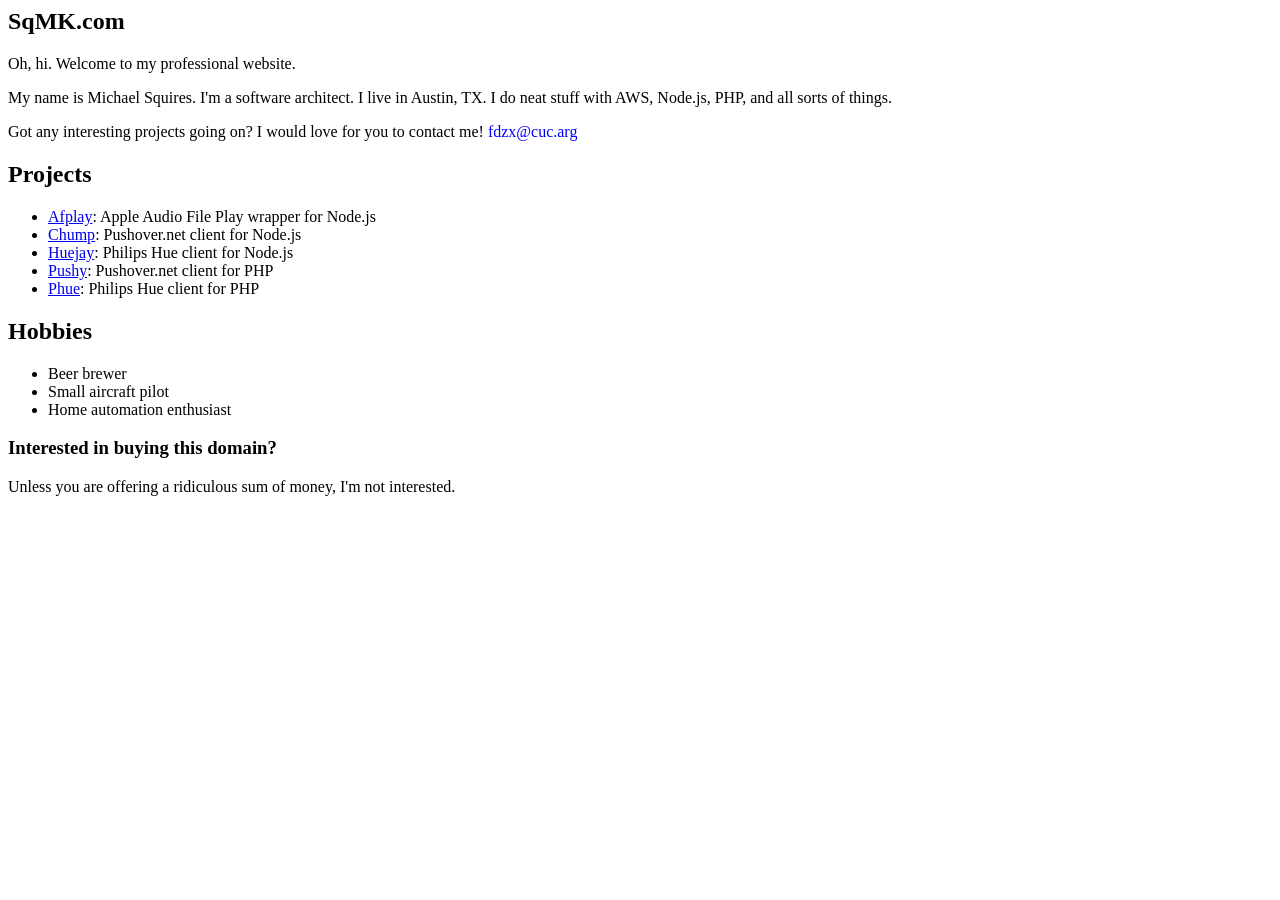
==== index.html @ c268d437 "Add index" ====
<html>
<head>
<title>Michael "SqMK" Squires - SqMK.com</title>
</head>
<body>
<article>
	<header>
		<h1>SqMK.com</h1>
	</header>
	<p>
		Oh, hi. Welcome to my professional website.
	</p>
	<p>
		My name is Michael Squires. I'm a software architect. I live in Austin, TX. I do neat stuff with AWS, Node.js, PHP, and all sorts of things.
	</p>
	<p>
		Got any interesting projects going on? I would love for you to contact me!
		<span id="email" style="color: blue;">fdzx@cuc.arg</span>
	</p>
	<section>
		<h2>Projects</h2>
		<ul>
			<li><a href="https://github.com/sqmk/afplay">Afplay</a>: Apple Audio File Play wrapper for Node.js</li>
			<li><a href="https://github.com/sqmk/chump">Chump</a>: Pushover.net client for Node.js</li>
			<li><a href="https://github.com/sqmk/huejay">Huejay</a>: Philips Hue client for Node.js</li>
			<li><a href="https://github.com/sqmk/Pushy">Pushy</a>: Pushover.net client for PHP</li>
			<li><a href="https://github.com/sqmk/Phue">Phue</a>: Philips Hue client for PHP</li>
		</ul>
	</section>
	<section>
		<h2>Hobbies</h2>
		<ul>
			<li>Beer brewer</li>
			<li>Small aircraft pilot</li>
			<li>Home automation enthusiast</li>
		</ul>
	</section>
	<section>
		<h3>Interested in buying this domain?</h3>
		<p>
			Unless you are offering a ridiculous sum of money, I'm not interested.
		</p>
	</section>
</article>
<script src="///ajax.googleapis.com/ajax/libs/jquery/2.1.4/jquery.min.js"></script>
<script src="/js/jquery.rot13.js"></script>
<script type="text/javascript">
	$(function() {
		$('#email').rot13();
	});
</script>
</body>
</html>
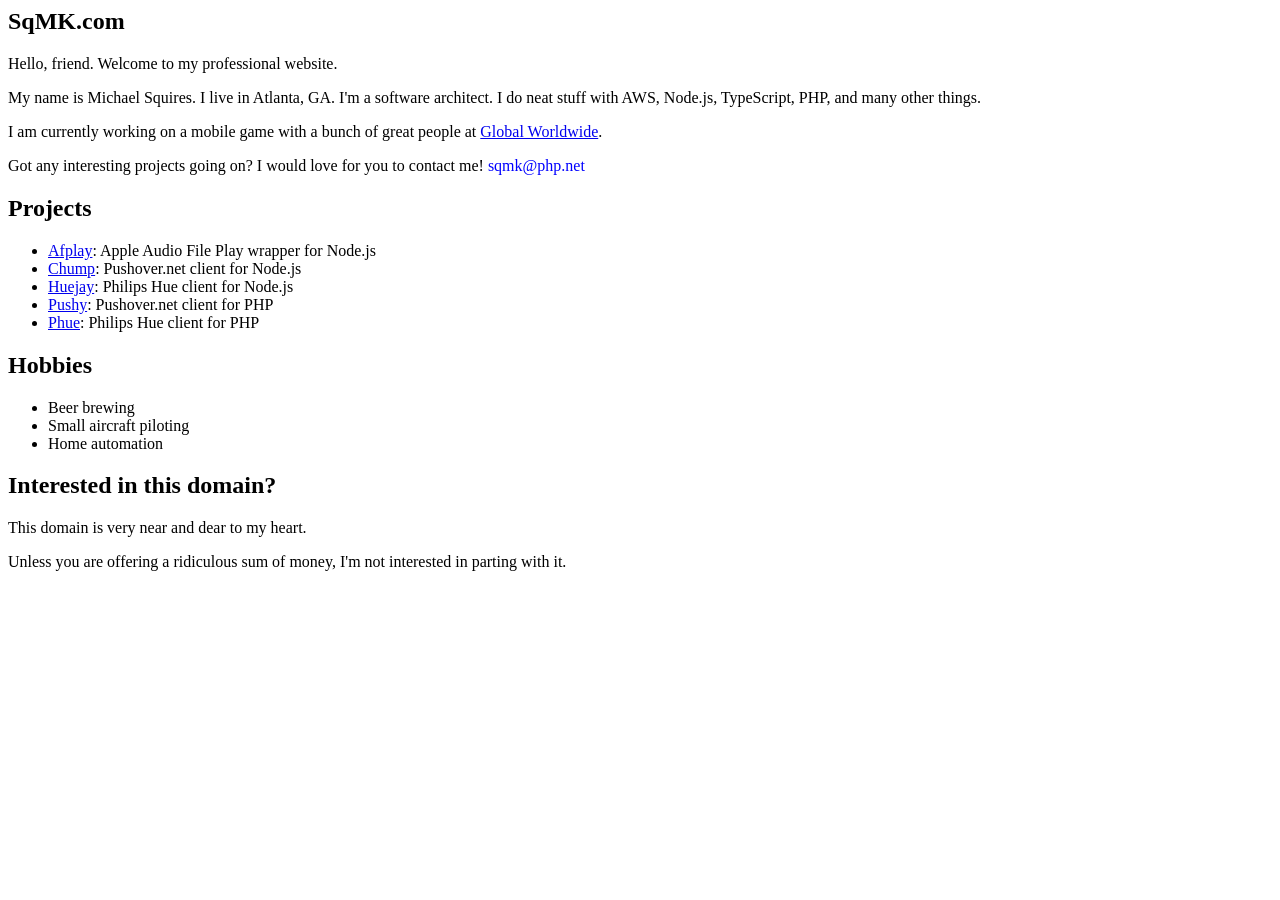
==== commit a360f55a: "Update location, company, etc" ====
--- a/index.html
+++ b/index.html
@@ -1,53 +1,58 @@
 <html>
 <head>
-<title>Michael "SqMK" Squires - SqMK.com</title>
+  <title>Michael "SqMK" Squires - SqMK.com</title>
 </head>
 <body>
 <article>
-	<header>
-		<h1>SqMK.com</h1>
-	</header>
-	<p>
-		Oh, hi. Welcome to my professional website.
-	</p>
-	<p>
-		My name is Michael Squires. I'm a software architect. I live in Austin, TX. I do neat stuff with AWS, Node.js, PHP, and all sorts of things.
-	</p>
-	<p>
-		Got any interesting projects going on? I would love for you to contact me!
-		<span id="email" style="color: blue;">fdzx@cuc.arg</span>
-	</p>
-	<section>
-		<h2>Projects</h2>
-		<ul>
-			<li><a href="https://github.com/sqmk/afplay">Afplay</a>: Apple Audio File Play wrapper for Node.js</li>
-			<li><a href="https://github.com/sqmk/chump">Chump</a>: Pushover.net client for Node.js</li>
-			<li><a href="https://github.com/sqmk/huejay">Huejay</a>: Philips Hue client for Node.js</li>
-			<li><a href="https://github.com/sqmk/Pushy">Pushy</a>: Pushover.net client for PHP</li>
-			<li><a href="https://github.com/sqmk/Phue">Phue</a>: Philips Hue client for PHP</li>
-		</ul>
-	</section>
-	<section>
-		<h2>Hobbies</h2>
-		<ul>
-			<li>Beer brewer</li>
-			<li>Small aircraft pilot</li>
-			<li>Home automation enthusiast</li>
-		</ul>
-	</section>
-	<section>
-		<h3>Interested in buying this domain?</h3>
-		<p>
-			Unless you are offering a ridiculous sum of money, I'm not interested.
-		</p>
-	</section>
+  <header>
+    <h1>SqMK.com</h1>
+  </header>
+  <p>
+    Hello, friend. Welcome to my professional website.
+  </p>
+  <p>
+    My name is Michael Squires. I live in Atlanta, GA. I'm a software architect. I do neat stuff with AWS, Node.js, TypeScript, PHP, and many other things.
+  </p>
+  <p>
+    I am currently working on a mobile game with a bunch of great people at <a href="https://globalworldwide.com/">Global Worldwide</a>.
+  </p>
+  <p>
+    Got any interesting projects going on? I would love for you to contact me!
+    <span id="email" style="color: blue;">fdzx@cuc.arg</span>
+  </p>
+  <section>
+    <h2>Projects</h2>
+    <ul>
+      <li><a href="https://github.com/sqmk/afplay">Afplay</a>: Apple Audio File Play wrapper for Node.js</li>
+      <li><a href="https://github.com/sqmk/chump">Chump</a>: Pushover.net client for Node.js</li>
+      <li><a href="https://github.com/sqmk/huejay">Huejay</a>: Philips Hue client for Node.js</li>
+      <li><a href="https://github.com/sqmk/Pushy">Pushy</a>: Pushover.net client for PHP</li>
+      <li><a href="https://github.com/sqmk/Phue">Phue</a>: Philips Hue client for PHP</li>
+    </ul>
+  </section>
+  <section>
+    <h2>Hobbies</h2>
+    <ul>
+      <li>Beer brewing</li>
+      <li>Small aircraft piloting</li>
+      <li>Home automation</li>
+    </ul>
+  </section>
+  <section>
+    <h2>Interested in this domain?</h2>
+    <p>
+      This domain is very near and dear to my heart.
+    <p>
+      Unless you are offering a ridiculous sum of money, I'm not interested in parting with it.
+    </p>
+  </section>
 </article>
 <script src="///ajax.googleapis.com/ajax/libs/jquery/2.1.4/jquery.min.js"></script>
 <script src="/js/jquery.rot13.js"></script>
 <script type="text/javascript">
-	$(function() {
-		$('#email').rot13();
-	});
+  $(function() {
+    $('#email').rot13();
+  });
 </script>
 </body>
 </html>
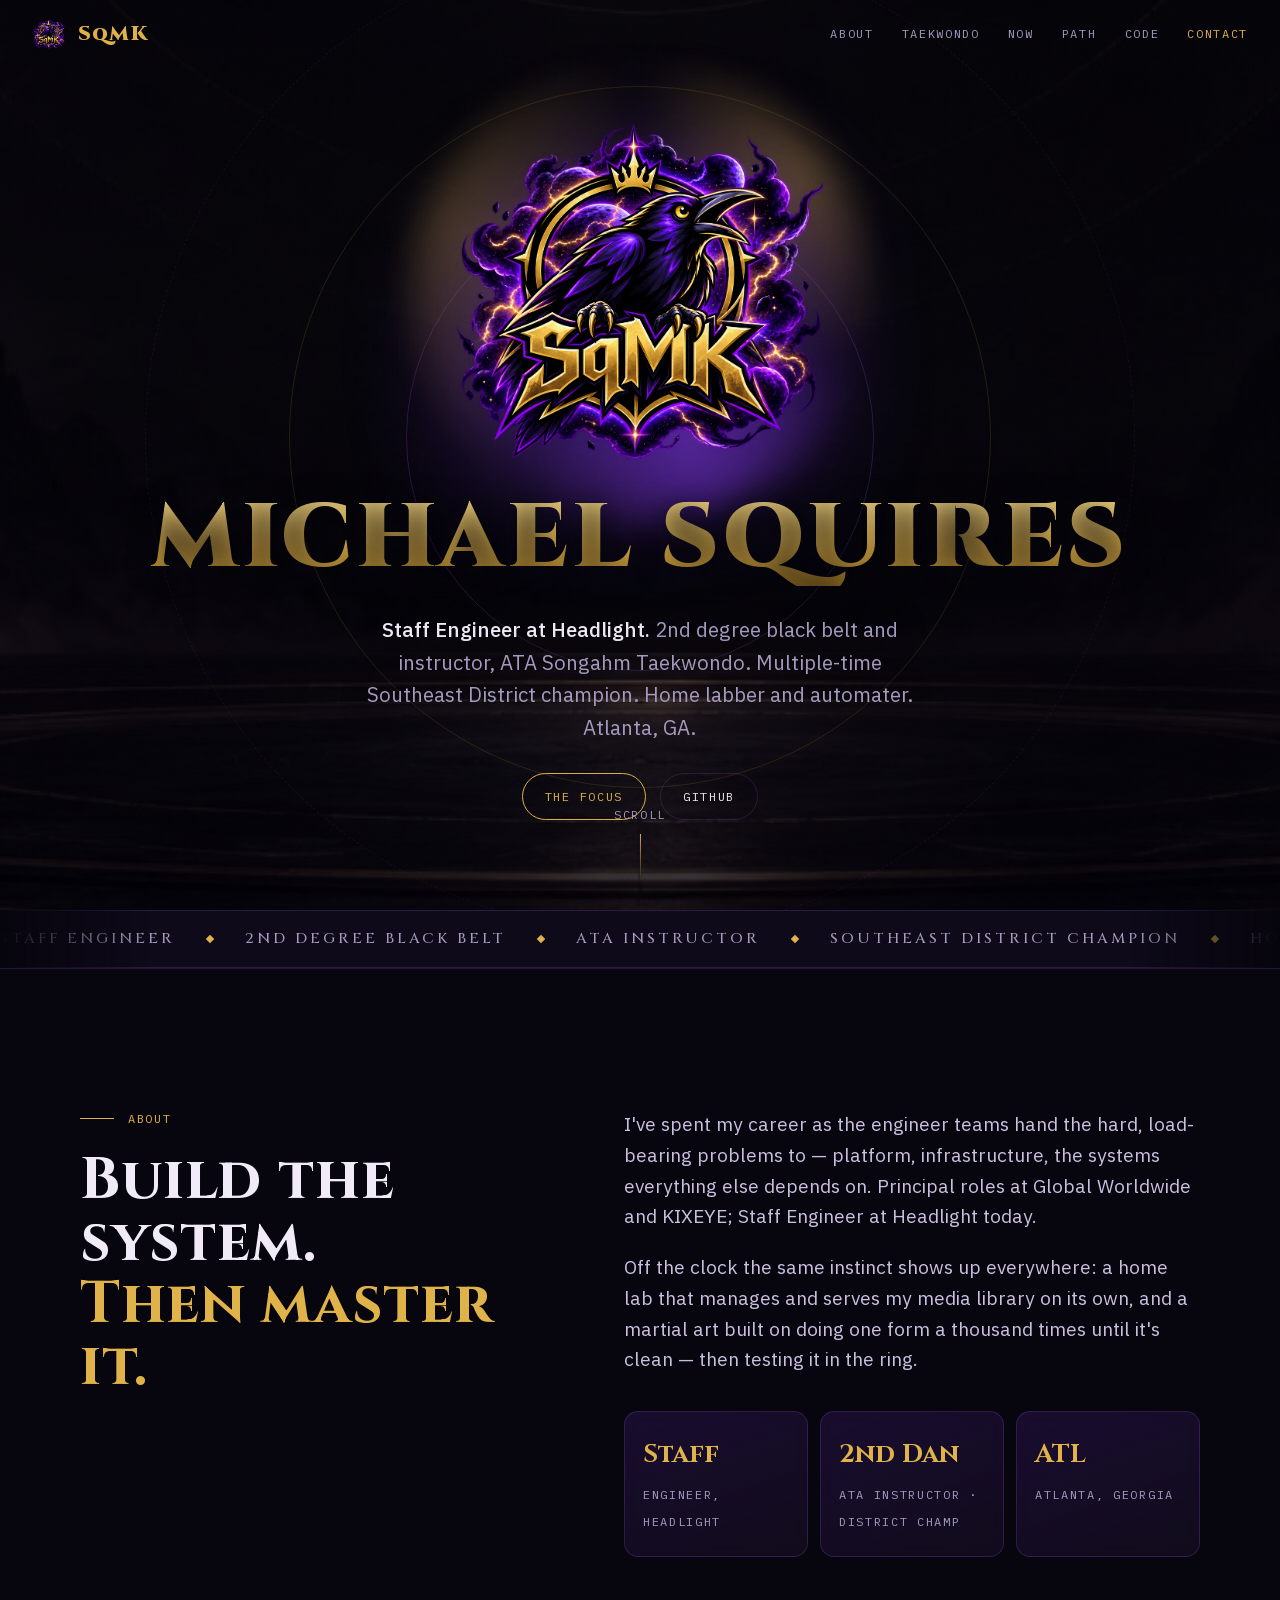
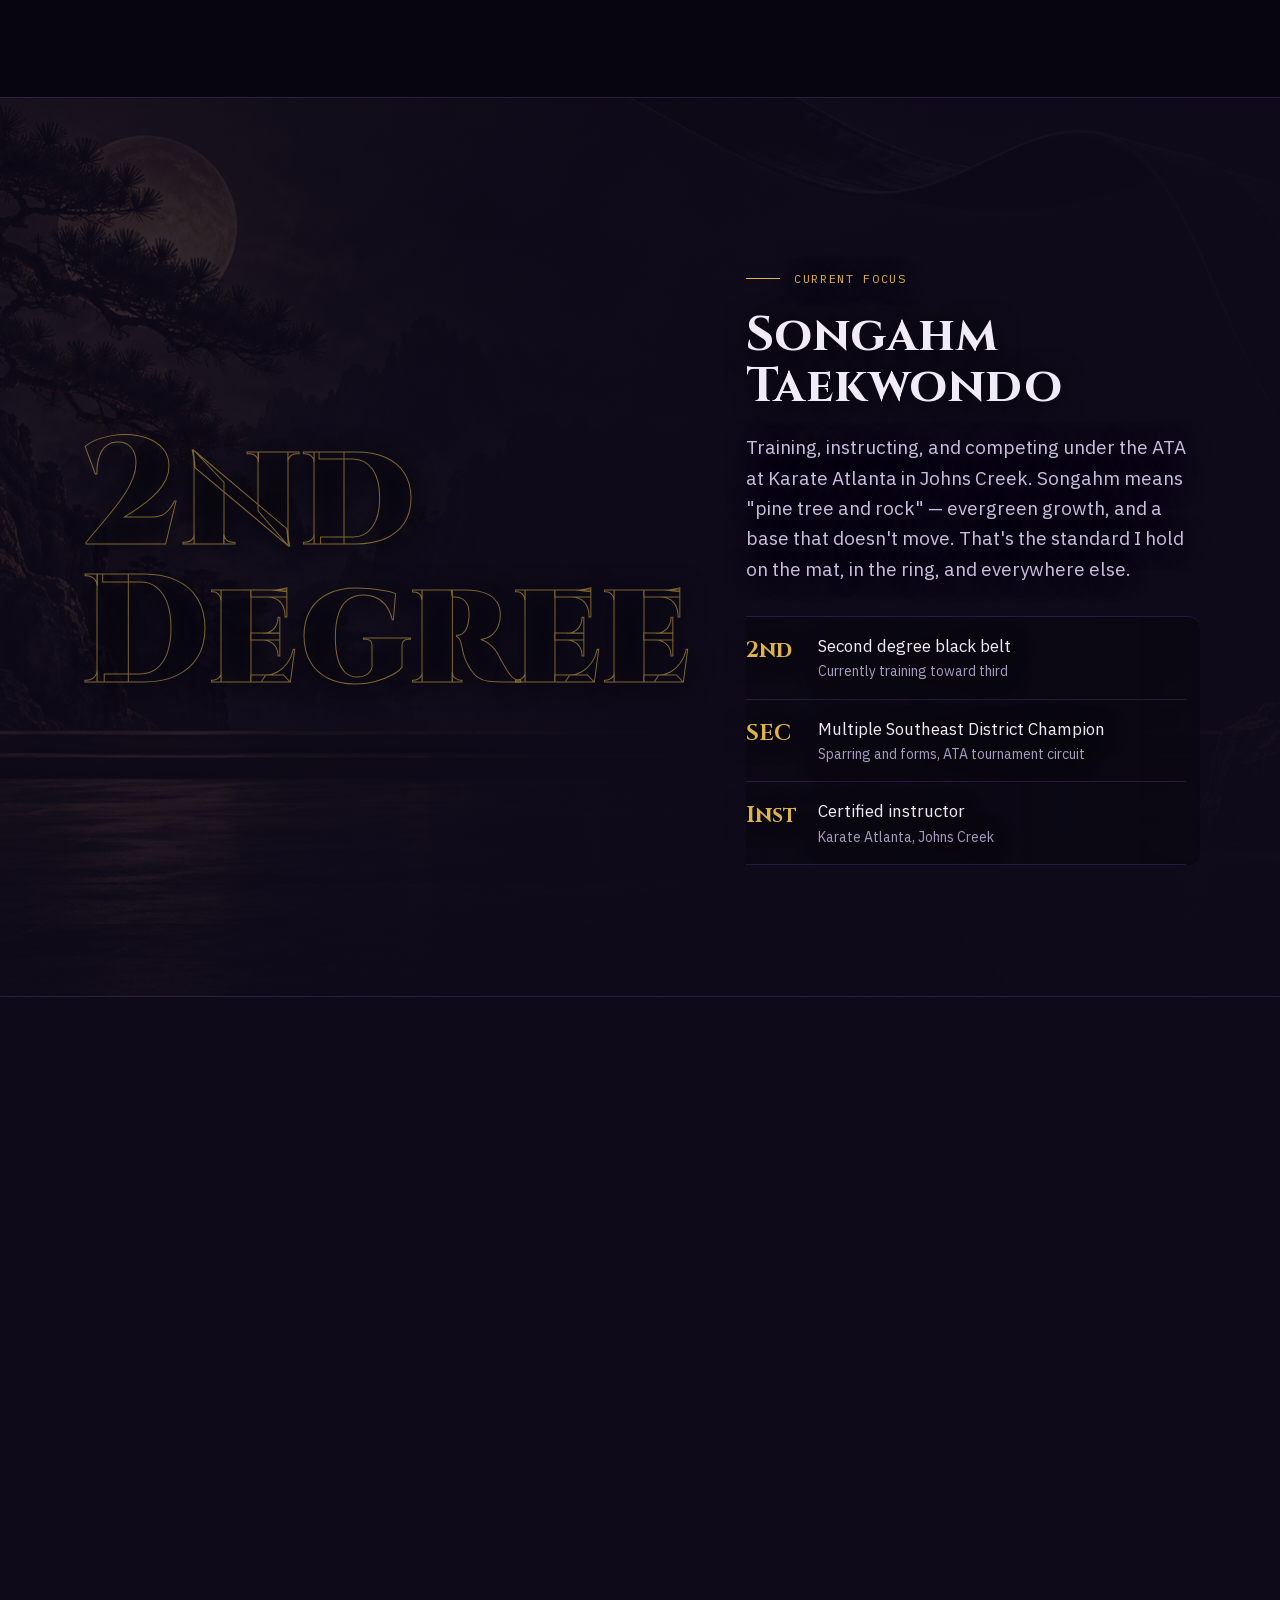
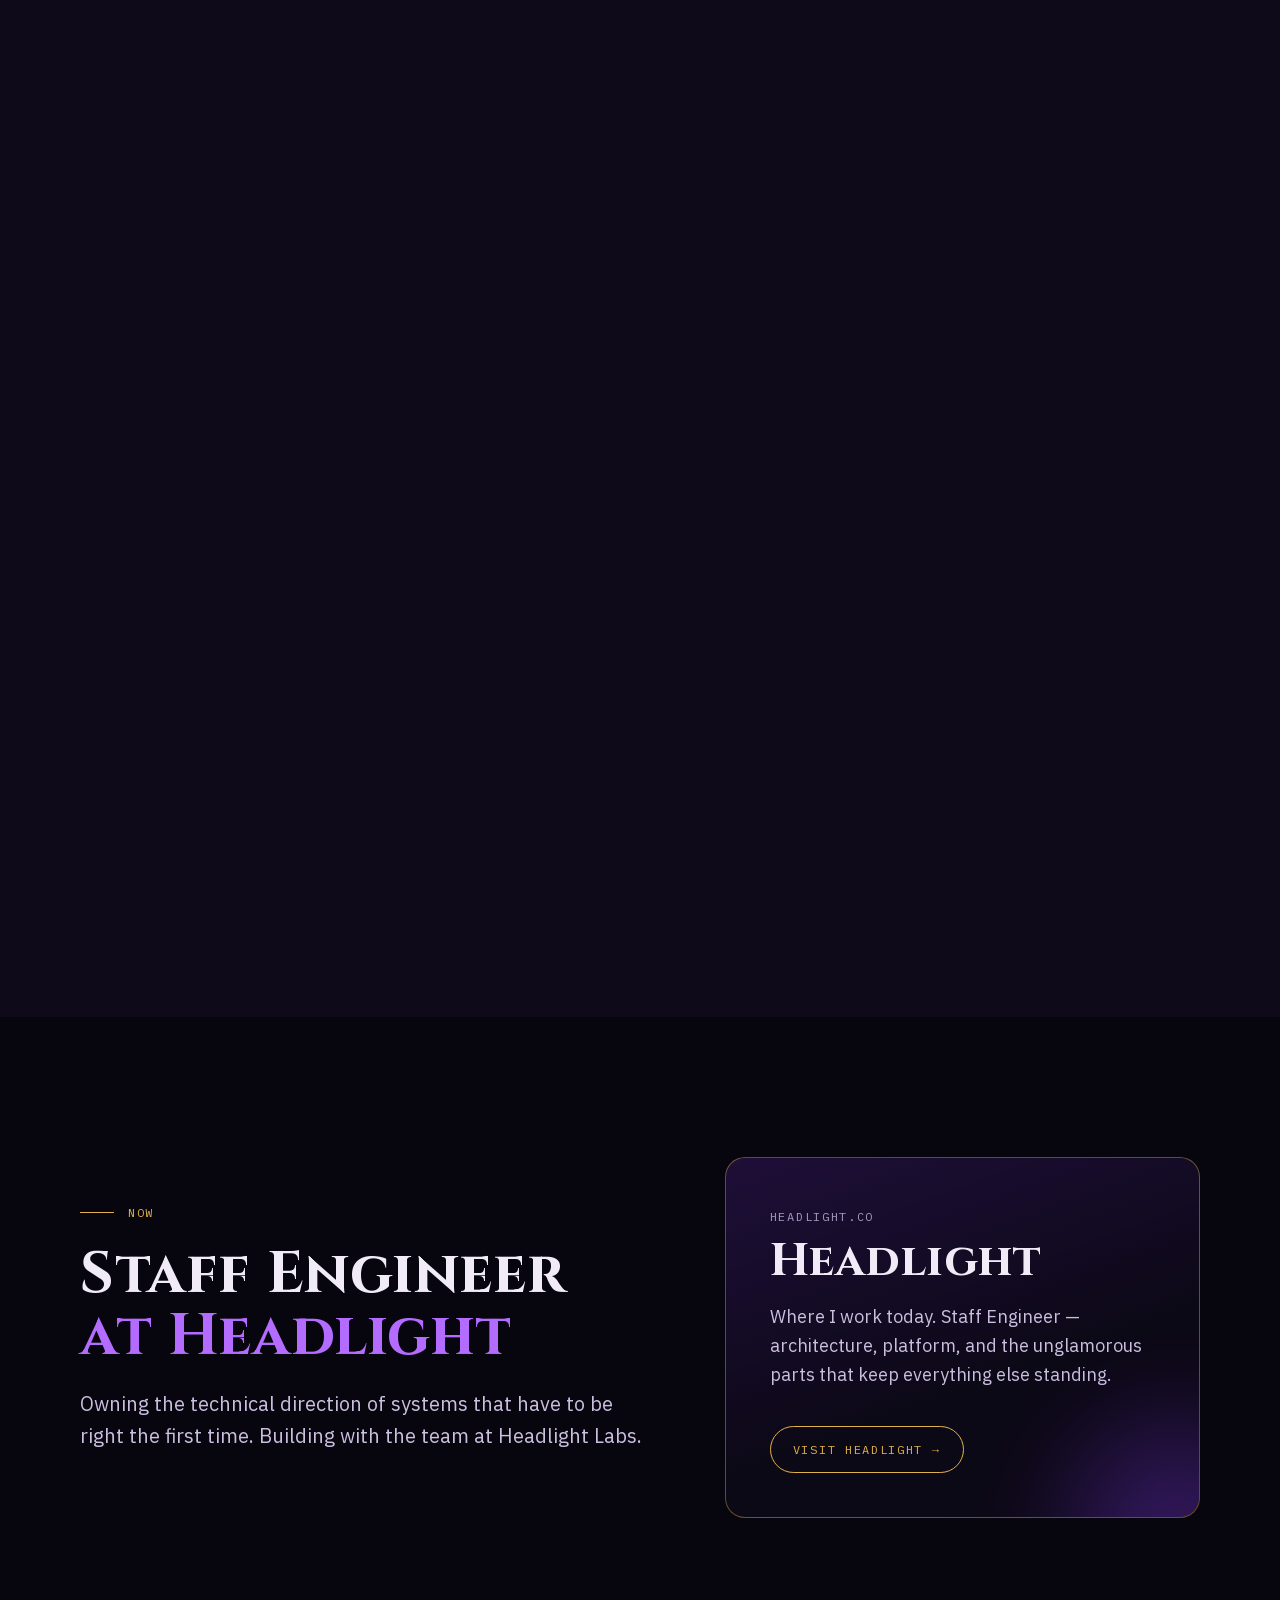
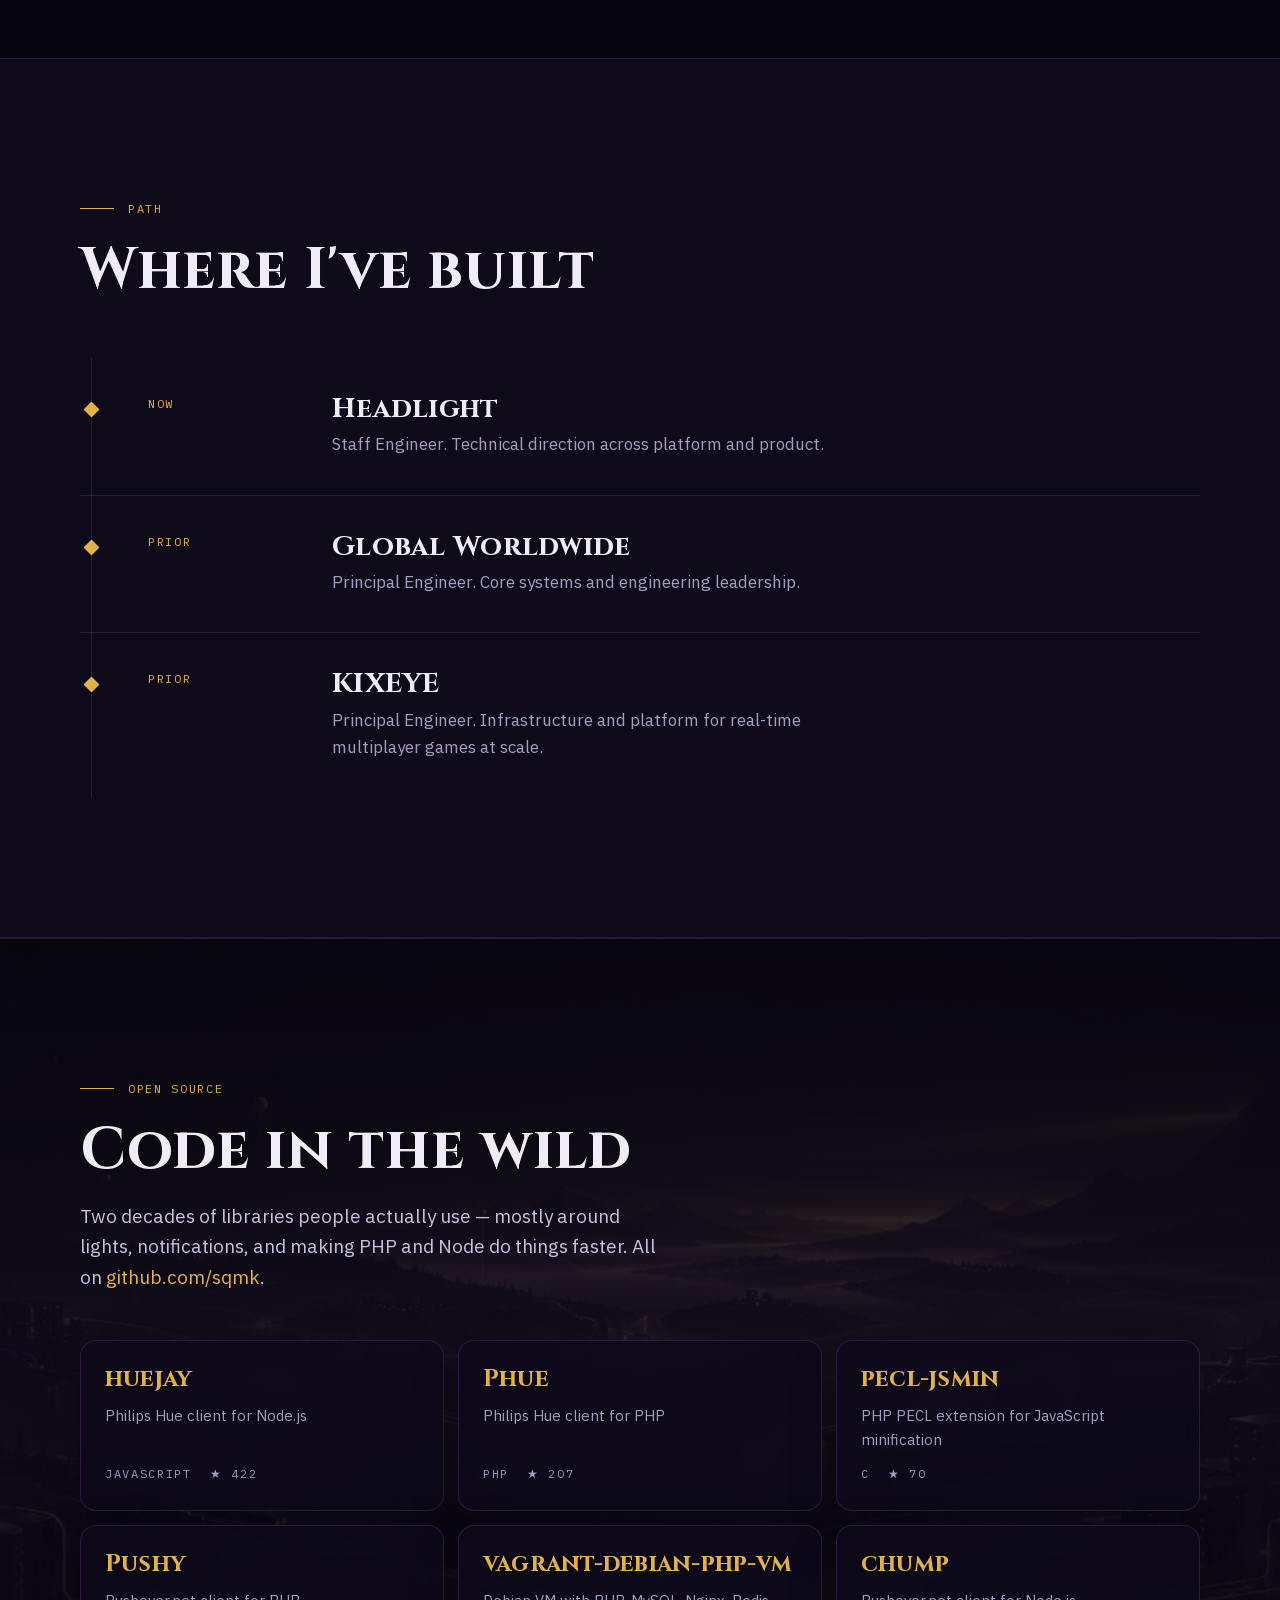
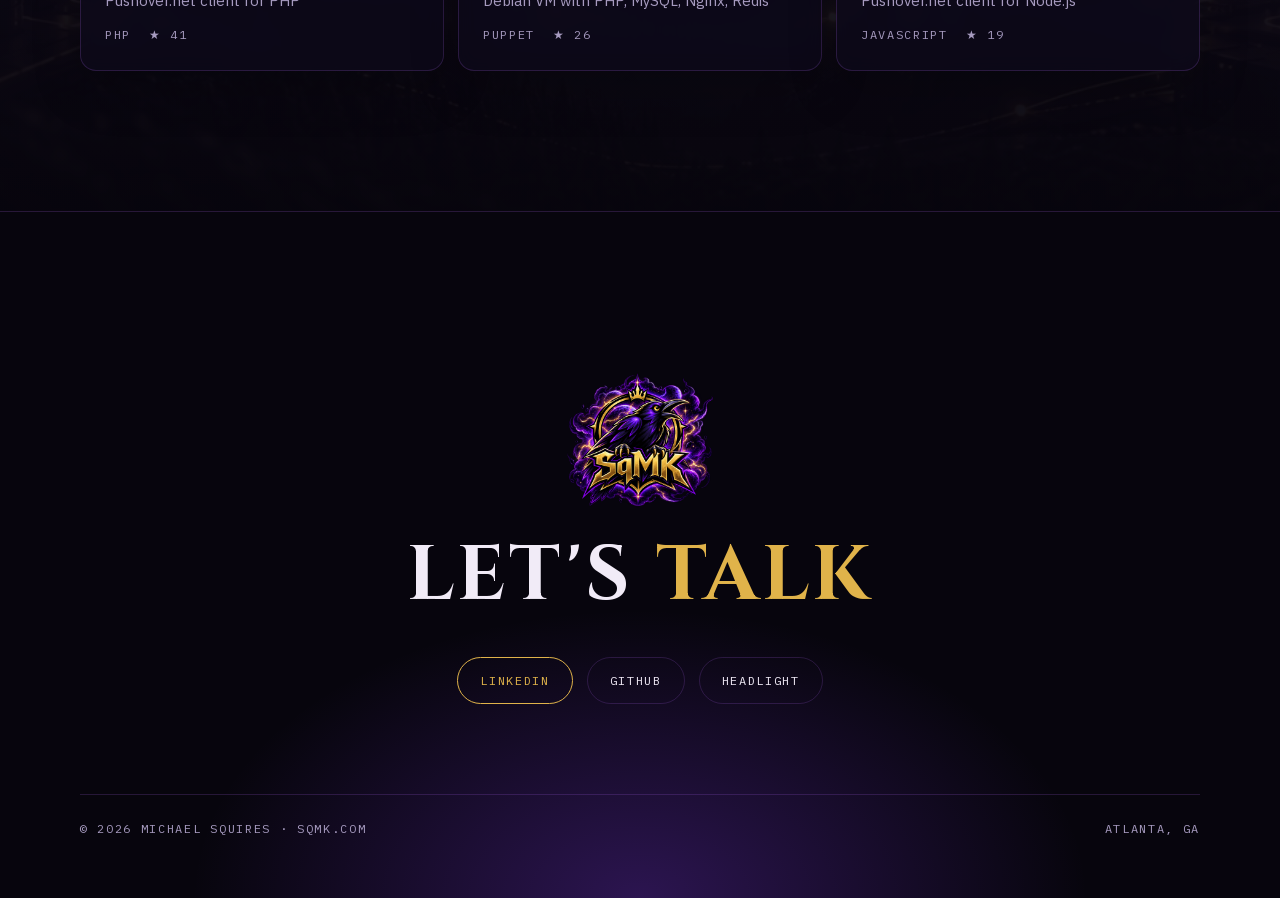
==== commit 22ff01b3: "New home page." ====
--- a/index.html
+++ b/index.html
@@ -1,58 +1,385 @@
+<!DOCTYPE html>
 <html>
 <head>
-  <title>Michael "SqMK" Squires - SqMK.com</title>
+  <meta charset="utf-8">
+  <title>SqMK — Michael Squires</title>
+  <style>
+    * { margin: 0; padding: 0; box-sizing: border-box; }
+    body { background: #faf9f5; display: flex; align-items: center; justify-content: center; min-height: 100vh; font-family: -apple-system, BlinkMacSystemFont, sans-serif; }
+    #__bundler_loading { position: fixed; bottom: 20px; right: 20px; font: 13px/1.4 -apple-system, BlinkMacSystemFont, sans-serif; color: #666; background: #fff; padding: 8px 14px; border-radius: 8px; box-shadow: 0 1px 4px rgba(0,0,0,0.12); z-index: 10000; }
+    #__bundler_thumbnail { position: fixed; inset: 0; width: 100%; height: 100%; display: flex; align-items: center; justify-content: center; background: #faf9f5; z-index: 9999; }
+    #__bundler_thumbnail svg { width: 100%; height: 100%; object-fit: contain; }
+    #__bundler_placeholder { color: #999; font-size: 14px; }
+  </style>
+  <noscript>
+    <style>#__bundler_loading { display: none; }</style>
+    <div style="position:fixed;bottom:12px;left:12px;font:13px/1.4 -apple-system,BlinkMacSystemFont,sans-serif;color:#999;background:rgba(255,255,255,0.9);padding:6px 12px;border-radius:6px;box-shadow:0 1px 4px rgba(0,0,0,0.08);z-index:10000;">
+      This page requires JavaScript to display.
+    </div>
+  </noscript>
 </head>
 <body>
-<article>
-  <header>
-    <h1>SqMK.com</h1>
-  </header>
-  <p>
-    Hello, friend. Welcome to my professional website.
-  </p>
-  <p>
-    My name is Michael Squires. I live in Atlanta, GA. I'm a software architect. I do neat stuff with AWS, Node.js, TypeScript, PHP, and many other things.
-  </p>
-  <p>
-    I am currently working on a mobile game with a bunch of great people at <a href="https://globalworldwide.com/">Global Worldwide</a>.
-  </p>
-  <p>
-    Got any interesting projects going on? I would love for you to contact me!
-    <span id="email" style="color: blue;">fdzx@cuc.arg</span>
-  </p>
-  <section>
-    <h2>Projects</h2>
-    <ul>
-      <li><a href="https://github.com/sqmk/afplay">Afplay</a>: Apple Audio File Play wrapper for Node.js</li>
-      <li><a href="https://github.com/sqmk/chump">Chump</a>: Pushover.net client for Node.js</li>
-      <li><a href="https://github.com/sqmk/huejay">Huejay</a>: Philips Hue client for Node.js</li>
-      <li><a href="https://github.com/sqmk/Pushy">Pushy</a>: Pushover.net client for PHP</li>
-      <li><a href="https://github.com/sqmk/Phue">Phue</a>: Philips Hue client for PHP</li>
-    </ul>
-  </section>
-  <section>
-    <h2>Hobbies</h2>
-    <ul>
-      <li>Beer brewing</li>
-      <li>Small aircraft piloting</li>
-      <li>Home automation</li>
-    </ul>
-  </section>
-  <section>
-    <h2>Interested in this domain?</h2>
-    <p>
-      This domain is very near and dear to my heart.
-    <p>
-      Unless you are offering a ridiculous sum of money, I'm not interested in parting with it.
-    </p>
-  </section>
-</article>
-<script src="///ajax.googleapis.com/ajax/libs/jquery/2.1.4/jquery.min.js"></script>
-<script src="/js/jquery.rot13.js"></script>
-<script type="text/javascript">
-  $(function() {
-    $('#email').rot13();
-  });
-</script>
+  <div id="__bundler_thumbnail"><svg xmlns="http://www.w3.org/2000/svg" viewBox="0 0 100 100"><rect width="100" height="100" fill="#07050d"></rect><text x="50" y="62" text-anchor="middle" font-family="Georgia,serif" font-weight="700" font-size="30" fill="#e0b34a">SqMK</text></svg></div>
+  <div id="__bundler_loading">Unpacking...</div>
+
+  <script>
+    
+document.addEventListener('DOMContentLoaded', async function() {
+  const loading = document.getElementById('__bundler_loading');
+  function setStatus(msg) { if (loading) loading.textContent = msg; }
+
+  const FONT_MIME = /^(font[/]|application[/](x-)?font-|application[/]vnd\.ms-fontobject)/i;
+  const MIME_TOKEN = /^[\w.+-]+[/][\w.+-]+$/;
+  function toBase64(bytes) {
+    let bin = '';
+    for (let i = 0; i < bytes.length; i += 0x8000) {
+      bin += String.fromCharCode.apply(null, bytes.subarray(i, i + 0x8000));
+    }
+    return btoa(bin);
+  }
+
+  // Error sink persists across replaceWith since it's on window, not the DOM.
+  window.addEventListener('error', function(e) {
+    // Failed resource loads (CSP-blocked links, scripts, images) fire plain
+    // events at the element — warn only; real JS errors carry message/error.
+    if (!e.message && !e.error && e.target && e.target !== window) {
+      console.warn('[bundle] resource failed to load:',
+        e.target.tagName, String(e.target.src || e.target.href || ''));
+      return;
+    }
+    var p = document.body || document.documentElement;
+    var d = document.getElementById('__bundler_err') || p.appendChild(document.createElement('div'));
+    d.id = '__bundler_err';
+    d.style.cssText = 'position:fixed;bottom:12px;left:12px;right:12px;font:12px/1.4 ui-monospace,monospace;background:#2a1215;color:#ff8a80;padding:10px 14px;border-radius:8px;border:1px solid #5c2b2e;z-index:99999;white-space:pre-wrap;max-height:40vh;overflow:auto';
+    d.textContent = (d.textContent ? d.textContent + String.fromCharCode(10) : '') +
+      '[bundle] ' + (e.message || e.type) +
+      (e.filename ? ' (' + e.filename.slice(0, 60) + ':' + e.lineno + ')' : '');
+  }, true);
+
+  try {
+    const manifestEl = document.querySelector('script[type="__bundler/manifest"]');
+    const templateEl = document.querySelector('script[type="__bundler/template"]');
+    if (!manifestEl || !templateEl) {
+      setStatus('Error: missing bundle data');
+      console.error('[bundler] Missing script tags — manifestEl:', !!manifestEl, 'templateEl:', !!templateEl);
+      return;
+    }
+
+    const manifest = JSON.parse(manifestEl.textContent);
+    let template = JSON.parse(templateEl.textContent);
+
+    // Nested page bundles (iframe targets). Each ships ONCE, in the ROOT
+    // document's manifest; frame srcs carry an about:blank#<uuid> marker
+    // instead of a substitutable uuid. Every document mints the blobs for
+    // its OWN frames — from local text at the root, or text obtained from
+    // its DIRECT parent over the relay protocol below — so each frame
+    // navigation stays same-origin with its initiator and a deduped page
+    // loads at any depth on any host, including a file:// download's
+    // opaque origins (where a blob minted by one document cannot be
+    // navigated to by another).
+    const pageOrderEl = document.querySelector('script[type="__bundler/page_order"]');
+    const pageOrder = pageOrderEl ? JSON.parse(pageOrderEl.textContent) : [];
+    const pageSet = new Set(pageOrder);
+    const pageTexts = {};
+
+    // ── Nested-page text protocol (parent-chain relay) ──
+    // Page bundles ship once, in the ROOT document's manifest. Every
+    // document mints the blobs for its OWN frames, obtaining page text
+    // through a strict parent-chain relay: a document only ever SENDS to
+    // its direct parent (which, for every document the publisher's own
+    // runtime minted, is another publisher document) and only ACCEPTS
+    // text from that direct parent; requests from below are honored only
+    // for the document's own child frames, and the ROOT never sends
+    // upward at all. That last rule is load-bearing: the artifact host's
+    // frame-ancestors allows claude.ai (and friends) to frame an
+    // artifact, so window.top can be a FOREIGN document — a top-addressed
+    // protocol would hand page uuids to that ancestor and accept forged
+    // "page text" from it, minting attacker HTML as an artifact-origin
+    // blob document. The chain never touches the ancestor: requests stop
+    // at the root, replies are origin-addressed per hop (never '*' when
+    // an origin exists), and both directions are origin-gated (on https
+    // a foreign sender's origin can never equal this document's; in
+    // opaque contexts — file:// — everything serializes as 'null', where
+    // an embedded EXTERNAL frame still fails the gate by carrying its
+    // own real origin, and a sandboxed child of such a frame is excluded
+    // by the own-child-frames check plus uuid unguessability). Shape is
+    // deny-by-default: one request form, one reply form, no error
+    // replies.
+    // window.origin is the SERIALIZED SECURITY origin ('null' in opaque
+    // contexts such as a sandboxed preview iframe) — location.origin is
+    // computed from the URL and stays 'https://…' even when the document
+    // is sandboxed, which would misgate every opaque chain.
+    const OWN_TARGET = /^https?:[/][/]/.test(window.origin || '')
+      ? window.origin
+      : '*';
+    function trustedOrigin(e) {
+      if (e.origin === window.origin) return true; // https chains; opaque==opaque
+      // file:// trees: Chrome serializes the file document's origin as
+      // 'file://' while the blob: documents it mints serialize as 'null',
+      // so the two legitimate shapes can never string-match — accept the
+      // pair in both directions. https origins never serialize as either,
+      // and sender identity (own child frame / direct parent) is checked
+      // separately.
+      return (
+        (e.origin === 'null' &&
+          (window.origin === 'file://' ||
+            window.location.protocol === 'file:')) ||
+        (/^file:/.test(e.origin) && window.origin === 'null')
+      );
+    }
+    // Non-empty only in the root document (nested bundles ship an empty
+    // island), so it doubles as the root marker: the root answers from
+    // local text and treats a miss as authoritative — never relaying to
+    // its (possibly foreign) parent.
+    const isPageRoot = pageOrder.length > 0;
+    const blobUrls = {};
+    const resourceBlobs = {};
+    const UUID_SHAPE = /^[0-9a-f]{8}-[0-9a-f]{4}-[0-9a-f]{4}-[0-9a-f]{4}-[0-9a-f]{12}$/;
+    const pendingFrames = {}; // uuid -> [{el, frag}] awaiting text for own frames
+    const pendingRelays = {}; // uuid -> [childWindow] awaiting text to pass down
+    function mountPage(el, frag, text) {
+      const pageBlob = new Blob([text], { type: 'text/html' });
+      const u = URL.createObjectURL(pageBlob);
+      resourceBlobs[u] = pageBlob;
+      el.src = u + frag;
+    }
+    function deliverPage(uuid, text) {
+      const frames = pendingFrames[uuid];
+      delete pendingFrames[uuid];
+      if (frames) for (const f of frames) mountPage(f.el, f.frag, text);
+      const relays = pendingRelays[uuid];
+      delete pendingRelays[uuid];
+      if (relays) {
+        for (const cw of relays) {
+          try { cw.postMessage({ __bundler_page: uuid, __bundler_text: text }, OWN_TARGET); } catch (err) { /* gone */ }
+        }
+      }
+    }
+    function ownFrameWindows() {
+      const out = [];
+      for (const f of Array.from(document.querySelectorAll('iframe'))) {
+        try { if (f.contentWindow) out.push(f.contentWindow); } catch (err) { /* detached */ }
+      }
+      return out;
+    }
+    window.addEventListener('message', function (e) {
+      const d = e.data;
+      if (!d || typeof d !== 'object' || !e.source) return;
+      // Origin gate first; the structural checks below (own-child-frames
+      // for requests, direct-parent + solicited-uuid for replies, the
+      // root's never-relay rule) are what hold in fully opaque chains
+      // where origin strings can't discriminate — a sandboxed root's
+      // FOREIGN wrapper still fails all three even though both serialize
+      // as real-vs-'null' rather than matching.
+      if (!trustedOrigin(e)) return;
+      if (typeof d.__bundler_need === 'string' && UUID_SHAPE.test(d.__bundler_need)) {
+        // Requests are honored only for this document's own child frames.
+        if (ownFrameWindows().indexOf(e.source) < 0) return;
+        const uuid = d.__bundler_need;
+        const text = pageTexts[uuid];
+        if (typeof text === 'string') {
+          try { e.source.postMessage({ __bundler_page: uuid, __bundler_text: text }, OWN_TARGET); } catch (err) { /* gone */ }
+          return;
+        }
+        if (isPageRoot || window.parent === window) return; // authoritative miss
+        const waiting = pendingRelays[uuid];
+        if (waiting) {
+          if (waiting.indexOf(e.source) < 0) waiting.push(e.source);
+          return;
+        }
+        // Never-answered uuids would otherwise accumulate forever under a
+        // request spray; past the cap (far above any real page count) new
+        // relays are dropped rather than remembered.
+        if (Object.keys(pendingRelays).length >= 128) return;
+        pendingRelays[uuid] = [e.source];
+        window.parent.postMessage({ __bundler_need: uuid }, OWN_TARGET);
+      } else if (
+        typeof d.__bundler_page === 'string' &&
+        UUID_SHAPE.test(d.__bundler_page) &&
+        typeof d.__bundler_text === 'string'
+      ) {
+        // The shape test is load-bearing beyond tidiness: the solicited
+        // check below uses the in operator, which matches prototype keys
+        // ('__proto__', 'constructor') — an unshaped key would reach
+        // deliverPage and throw, painting the error banner.
+        // Text is accepted only from the direct parent — the document
+        // that minted this one.
+        if (e.source !== window.parent || window.parent === window) return;
+        if (!(d.__bundler_page in pendingFrames) && !(d.__bundler_page in pendingRelays)) return;
+        deliverPage(d.__bundler_page, d.__bundler_text);
+      }
+    });
+
+    const uuids = Object.keys(manifest);
+    setStatus('Unpacking ' + uuids.length + ' assets...');
+
+    await Promise.all(uuids.map(async (uuid) => {
+      const entry = manifest[uuid];
+      try {
+        const binaryStr = atob(entry.data);
+        const bytes = new Uint8Array(binaryStr.length);
+        for (let i = 0; i < binaryStr.length; i++) bytes[i] = binaryStr.charCodeAt(i);
+
+        let finalBytes = bytes;
+        if (entry.compressed) {
+          if (typeof DecompressionStream !== 'undefined') {
+            const ds = new DecompressionStream('gzip');
+            const writer = ds.writable.getWriter();
+            const reader = ds.readable.getReader();
+            writer.write(bytes);
+            writer.close();
+            const chunks = [];
+            let totalLen = 0;
+            while (true) {
+              const { done, value } = await reader.read();
+              if (done) break;
+              chunks.push(value);
+              totalLen += value.length;
+            }
+            finalBytes = new Uint8Array(totalLen);
+            let offset = 0;
+            for (const chunk of chunks) { finalBytes.set(chunk, offset); offset += chunk.length; }
+          } else {
+            console.warn('DecompressionStream not available, asset ' + uuid + ' may not render');
+          }
+        }
+
+        if (pageSet.has(uuid)) {
+          pageTexts[uuid] = new TextDecoder().decode(finalBytes);
+          return;
+        }
+        if (FONT_MIME.test(entry.mime) && MIME_TOKEN.test(entry.mime)) {
+          // Strict artifact hosts allow font-src data: but not blob:.
+          blobUrls[uuid] = 'data:' + entry.mime + ';base64,' +
+            (entry.compressed ? toBase64(finalBytes) : entry.data);
+        } else {
+          const blob = new Blob([finalBytes], { type: entry.mime });
+          blobUrls[uuid] = URL.createObjectURL(blob);
+          resourceBlobs[blobUrls[uuid]] = blob;
+        }
+      } catch (err) {
+        console.error('Failed to decode asset ' + uuid + ':', err);
+        const blob = new Blob([], { type: entry.mime });
+        blobUrls[uuid] = URL.createObjectURL(blob);
+        resourceBlobs[blobUrls[uuid]] = blob;
+      }
+    }));
+
+    const extResEl = document.querySelector('script[type="__bundler/ext_resources"]');
+    const extResources = extResEl ? JSON.parse(extResEl.textContent) : [];
+    const resourceMap = {};
+    for (const entry of extResources) {
+      if (blobUrls[entry.uuid]) resourceMap[entry.id] = blobUrls[entry.uuid];
+    }
+
+    // Artifact-host CSP (connect-src 'self') refuses fetch() of blob: URLs —
+    // consumers read these Blobs directly. Survives the swap like the error sink.
+    window.__resourceBlobs = resourceBlobs;
+
+    setStatus('Rendering...');
+    // Page uuids have no blob here — they ride inside about:blank#<uuid>
+    // frame markers the pass below resolves after the swap.
+    for (const uuid of uuids) {
+      if (pageSet.has(uuid)) continue;
+      template = template.split(uuid).join(blobUrls[uuid]);
+    }
+
+    // Strip integrity + crossorigin — blob URLs from a file:// document inherit
+    // a null origin, so crossorigin forces a CORS fetch that SRI then rejects.
+    // The manifest bytes are ours; SRI protects against CDN compromise, not this.
+    template = template.replace(/\s+integrity="[^"]*"/gi, '').replace(/\s+crossorigin="[^"]*"/gi, '');
+
+    const resourceScript = '<script>window.__resources = ' +
+      JSON.stringify(resourceMap).replace(/<\//g, '<\\/') +
+      ';</' + 'script>';
+    // Inject after <head> so the DOCTYPE stays first; prepending the script
+    // would push the parser into quirks mode. DOMParser always emits a <head>
+    // (synthesizing one if the source HTML omitted it) but may carry
+    // attributes through, so match the full opening tag. slice() rather than
+    // replace() keeps us clear of $-pattern substitution in resourceScript.
+    const headOpen = template.match(/<head[^>]*>/i);
+    if (headOpen) {
+      const i = headOpen.index + headOpen[0].length;
+      template = template.slice(0, i) + resourceScript + template.slice(i);
+    }
+
+    // Parse the template and swap the root element. Scripts inserted via
+    // DOMParser/replaceWith are inert per spec — re-create each with
+    // createElement so they execute, awaiting onload for src scripts to
+    // preserve ordering (React before ReactDOM before Babel before text/babel).
+    const doc = new DOMParser().parseFromString(template, 'text/html');
+    document.documentElement.replaceWith(doc.documentElement);
+
+    // Resolve page-frame markers: mint this document's own blob for each
+    // framed page — from local text when this is the root, otherwise by
+    // asking the direct parent over the relay protocol above. An
+    // unanswered request leaves the frame on about:blank, the same
+    // degraded state as a refused embed.
+    {
+      const MARKER = /^about:blank#([0-9a-f]{8}-[0-9a-f]{4}-[0-9a-f]{4}-[0-9a-f]{4}-[0-9a-f]{12})(#.*)?$/;
+      const needed = [];
+      for (const el of Array.from(document.querySelectorAll('iframe'))) {
+        const m = MARKER.exec(el.getAttribute('src') || '');
+        if (!m) continue;
+        const text = pageTexts[m[1]];
+        if (typeof text === 'string') {
+          mountPage(el, m[2] || '', text);
+        } else if (window.parent !== window && !isPageRoot) {
+          const had = pendingFrames[m[1]];
+          (pendingFrames[m[1]] = had || []).push({ el: el, frag: m[2] || '' });
+          if (!had) needed.push(m[1]);
+        }
+      }
+      for (const uuid of needed) {
+        window.parent.postMessage({ __bundler_need: uuid }, OWN_TARGET);
+      }
+    }
+
+    const dead = Array.from(document.scripts);
+    for (const old of dead) {
+      const s = document.createElement('script');
+      for (const a of old.attributes) s.setAttribute(a.name, a.value);
+      s.textContent = old.textContent;
+      // text/babel scripts with a src: read and inline. transformScriptTags
+      // does XHR against the src, but blob:null/ from a file:// origin is
+      // silently dropped. Inlining makes it a plain inline babel script,
+      // which transformScriptTags handles unconditionally.
+      if ((s.type === 'text/babel' || s.type === 'text/jsx') && s.src) {
+        const pre = resourceBlobs[s.src.split('#')[0]];
+        s.textContent = pre ? await pre.text() : await (await fetch(s.src)).text();
+        s.removeAttribute('src');
+      }
+      const p = s.src ? new Promise(function(r) { s.onload = s.onerror = r; }) : null;
+      old.replaceWith(s);
+      if (p) await p;
+    }
+    // Babel standalone auto-transforms type=text/babel on DOMContentLoaded,
+    // which fired before we swapped the document. Trigger manually if present.
+    if (window.Babel && typeof window.Babel.transformScriptTags === 'function') {
+      window.Babel.transformScriptTags();
+    }
+  } catch (err) {
+    setStatus('Error unpacking: ' + err.message);
+    console.error('Bundle unpack error:', err);
+  }
+});
+
+  </script>
+
+  <script type="__bundler/manifest">
+{"bbdc3524-28c8-40bb-95ba-d9644267da57":{"mime":"image/png","compressed":false,"data":"[base64]/cwlF2AuKLlXgAAAGZY2JvcqJnYWN0aW9uc4KiZmFjdGlvbmtjMnBhLm9wZW5lZGpwYXJhbWV0ZXJzoWtpbmdyZWRpZW50c4GiY3VybHgtc2VsZiNqdW1iZj1jMnBhLmFzc2VydGlvbnMvYzJwYS5pbmdyZWRpZW50LnYzZGhhc2hYIGS/oEWmpB33hC9bs9I/[base64]/wZfns1bz+pm/sd1qCQ29KomN1cmx4KXNlbGYjanVtYmY9YzJwYS5hc3NlcnRpb25zL2MycGEuaGFzaC5kYXRhZGhhc2hYIOBDDYcjxByJciXoMm/[base64]/She9N7eTo1gwVjAOBgNVHQ8BAf8EBAMCB4AwFQYDVR0lBA4wDAYKKwYBBAGD6F4CATAMBgNVHRMBAf8EAjAAMB8GA1UdIwQYMBaAFM5R4gSBTmRbI/jjxM+aPpzB11zCMAoGCCqGSM49BAMDA2cAMGQCMDFzHRSeAXrSy1WOzkbhPZ6Km2wGTmZ/[base64]/[base64]/g5FZDAIGAYOAQcAgYBB4lxBQ7GfviKmf/VhzpEHAIGAQMAgYBAwC7zUC/L0+genfIGAQMAgYBAwCjy8CmixPvn76TE/Tl96EXBvi/NORM3sNAgYBg4BBwCDw/iNgyPP7/xmYERgEDAIGAYPAY4GAIcCPxcdoJmEQMAgYBAwCBoE3QcCQ5zcBxlQbBAwCBgGDgEHgjQjkZtm52jzZYrxPq8t7Fea32h6r15N9mbJBwCBgEDAIGAQMAgYBg4BBwCBgEDAIGAQeeQRy8vzG9Wk6zfXrQXNuBUL9xroH2zzyoJgJGAQMAgYBg4BB4LFGwCjPj/XHayZnEDAIGAQMAu8uAjlZ3r/X00RsnRbEGp3IfJtzxXmsRr+sJrcf7MGYfD+Ih9kyCBgEDAIGAYPAw4eAIc8P32diRmQQMAgYBAwCjwQCk4RXl/XrSzSa853+sU1rvL3/RE7Tyyay9v7QmFqDgEHAIGAQMAg8tAgY8vzQfjRmYAYBg4BBwCDw8CAw9md+cDyTdeOyVp2tgVdY2C06uu0arWX+z5os5+rzg33kW5N95XVmbRAwCBgEDAIGAYPAw4QAnoybxSBgEDAIGAQMAgaBn47AXpV5f7LrUshTQSU/KOvuekSn6DSdumeu/ebnmOz/zVuZPQYBg4BBwCBgEDAIvH8IGOX5/cPenNkgYBAwCBgEHhkENFnOCXO+JhDje5G1Mx/nkJ4QdpKURSKLemor1MiUZ+0DnavPj8yUzUANAgYBg4BBwCBgEHgAAUOeH4DDbBgEDAIGAYOAQSBHYJIw53X7r0/RSxl5dqc6VmoXayPhVnXLdbqQ1e9/lKk1CBgEDAIGAYOAQeBRQsCQ50fp0zJjNQgYBAwCBoGfEwL31eX7ivODp859mLVf8xX6/Pj/aTTleoF/SCTugm6tzbi16rxC59UpOpO10cflPU2W8zqzNggYBAwCBgGDgEHg4UTg3j/wh3N4ZlQGAYOAQcAgYBD4eSOgiXPugzxJou+PYy/pXaOX2Rli8p9Vv3mEQvt3lExuDp/73/+Ne+4/4pvUT/IjNYnOy3r9YNTt/JyTLUzZIGAQMAgYBAwCBoGHBQGjPD8sn4QZh0HAIGAQMAj8nBB4M3PsyfrJ8v1hTZJmrTifJeJn6UW+kvk+r1oqihes2D7kMnF4+OMPzUxTX/VJp626v+Q5oHXNZH9vpnDfP9KUDAIGAYOAQcAgYBB4PxEw5Pn9RN+c2yBgEDAIGATeQwRyAqzX+ZKXc5U33873v/X6QcJLdBx+zSDEaq1xyoud0YGEJfVEpvMVv7a0RqfkHJW12XY2hknivP+Z3vl49u/H1BoEDAIGAYOAQcAg8G4jMHFD8W53bfozCBgEDAIGAYPAzwMBTTh/djI8HuHk8ZPlverwuHVOguvU5tGyIwbF6+n0zuFFGtR/K+jbv8YEi2rF8A8GnT//X9uN59356hPxq5e+J4/TAmtTPW2CTDdAuHMzbmO+/fO4Tsw5DAIGAYOAQcAg8LdDwCjPfzv8zNEGAYOAQcAg8FAgkCu2TGmn4r3q8JsPURNlhjzMp7l+6Xbjdd6f3ibSZDknzLrN5FK2eqq5Rji2NiuJjjTVhtdJ29MulZ8flT5Sr9tWem14U4AsZ/1r4pwfn/f54HjvnztvZ9YGAYOAQcAgYBAwCLz/CFjv/xAemhHkNzP6vmuy/NAM0AzEIGAQMAh8QBDQv8EPBNa6P++cWGrSm5fHe3Pyi4Ox72UQYp2D+eWJfvT2eMlJ6wqdzvafhe9yg9aysj5mfCzRKZBmohN3jyIatzuhNAHWKvJNRNMuufOqQbe9giw/0bVHR7boll/mdU/x5WNeWjoWOclfL3dtZ3Pplmrf6soG/sfUaUFdoPN5vxNjvFeF8+YKeF5n1gYBg4BBwCBgEDAIvJ8IGPJ8H/385kXftOkl3x5vmXeDgEHAIGAQeK8R0L+/+W/vxG+xJsmTZDknlQ/[base64]/wRMzfHs/w7rVS3fzKPePfdOiS0/SMZDkzaUneD3tsg3sz2jvyLPdiiz0R3Yhll3HUgVmCde1LSZkiiRTxAYlUegm0eWw580nRauutFn2JRxfutTKBtOnHTa3/FFWtuaUFbzOt+N17rRfeKJWfPqf3k4v/spXO/99umA/a/964b+SLN79yi268mXP4cOY99Ki5yZuIZSb6Eurz3qi2gdar3MCrct4CIC6XFnPHxboPfny8ybWbzhf/j8yX+cDM2uDgEHAIGAQMAg8tghkT9If29m984npG5nsZmZi/c57MUcYBAwCBgGDwLuEAAOR/NI+pHrcvf7BhrrMv0i/bxWXz9t9KmXE2VpsifDIM96scgqDwJ+iwHui2bM+KkP56f6u/EwaBJ/kAf9wGsvjQqpZrmL8P5T9kTXqJNFuSPQUKG2RydG2sIKEayKek90STWeEupd8j7Wtrrrpb0vHq5SInJkg7TojumlF6Y6QUrpW4i4VJJWX7WIyBZW6In3WS8qsuHyYt1c2mFae9wI1NjWfJM55ebLlfoR6cv+7Vc7P/Ybz5ePO1+/WCU0/BgGDgEHAIGAQeGgRMGbb448mvzHTNwHmKfpDe7magRkEDAKPKQL5b/AD04P6eq9+kkBrM+cmzKl7SBH1RToHc+sL6gytyt+9tkBzte8Vd9xi3e77c9e71w/FIc0xIcq+5XLFrIjb1LOF3VIq3VG21SIuW5VS2L1z1RrOUyXQ5tS9bBRl9Ptn3D/2UeVfctM2TWMsG6y5DN/opKLHlQ6w9mLJQ7ueekm9kSZ0sE8tHtCOPVS7IkokFZW3RNxbvBbf3irKKUE2k5qQB7ZI58MpRist3lw7nzYQeVufVs8Nc8UDg9xXO1d883U2uPfwLT9Pvs5N4++RZz33u4Q5b/MeDuedd51fM4bUv3PszBEGAYOAQcAg8BYIGPI8Bmjyn+xk+S3gM7sNAgYBg4BB4G+JwAQZIxDHMWHGOvstHhPlcXAuTWy1+nsFhs7n6CUEtqb0HN5+98j/XD00HDy1E3Se4az2tJukC714KMKUDwue13S4dUNwusVdZ8uWot1n/S7VO8P50lHZPve64s1BcnllkX10bYRzauNuvcCYmj4pCfba+rxXaF2dpJNUpA1yYAY+2B06deczsmhfTJP2TEVY/mHF3KlR1MMT2IRFNBAjCpIZVi7z2F/mYu68ZIkS0cgKrIEsWodxrh5pAt2kFoh6FoH7Xuqq8Rgm3++R18nK97A8eb7Jck6c9akfqH8Px/KOujb/w98RXKaxQcAgYBAwCLwTBAx5fhAt88T6QTzMlkHAIGAQ+HkgkP32auKsSbNen6Kv8D+hr/[base64]/bwzvWrmrIE6PCKBDbfllqf+rGCtJcrZ2QazhQg619n/U836g+673vldqb96sJcV7W5zOLQcAgYBAwCBgEDAI5AoY850iM1+aJ9YN4mC2DgEHAIPBzRUCT5jU6j2jVRF+gxfQsnVU1Wqn+g8Z/N1Xk/+Phtbh0pD/oH9pq/WSmr7pVmF/POORT2ateRNivV5hgF8IkulEU1k7Fc3rNZjO60H4d5HeRzQ2Il8FQCUpv/9gUvwkf5DvV19LRuSx4V0acdfqpTH1eoywi9srKCVoHse6HO6hHZG0svqioAdtQQlZQmmGB5XtcOOVuvEUdeYMsIXiU9lVTXgUd/oTjUWFmmNr1RIUjm7uqE23Cv1ogIFgh60+T9MVxNPA3UZ5zQqub52rvu01w834nz5ENz7wZBAwCBgGDgEHAIHAXAUOezaVgEDAIGAQMAu8XApnSqk+u1eaz9CI/Dj9m99jH2Oal1/l3ZpInZp2/9ymfOx8adfuN28Gd+URKXyu7WoX2ubfBOf8Ly/Jf84qVi8Wqu/WDS/MB+LE8ebLNjwQw826OVWN9jsG1E+lA51ZeITq4pv2YN9idk3rPeBkTZ5hpI5CXrtGk9rvhN/nc8jQChj2pdKAvJ4p4mw+UAyLN05RvpHd4KX2ymKZxtZ9s8V3Z5K7w2YgivpNeTWM+Ehbzl2RqNRyVbMjYsYqK4o4MOYfvc8+fkYOV64zWMnPxB9JW3R0WVpoo50teniS7+b7J9ZuR6/x43Xayj7z93vVkn2+rrMdqHkS/LahMI4OAQcAgYBB41BAw5PlR+8TMeA0CBgGDwKOPwD0yOCbNxNe14rv8b8Rm88lqfPvyE8XZxeMNZ+HTQbj91KXepjsIo7BEdatemLK4I5pKJX/FFP9WRVo/+sKv/8sdOnOGvrxynjWWWnTqLIkr59bhG01Km3031ygLyKX9ijVBXlw7rs7SKxpFmG8vUlZH4zpdHrenLBo2Ie62XnpJC2NuweOZqBYf4YEasYEYSphkW5Zt15RU1QHrcPg1iwKbEhEfUFve4CFFogTlGVJzwybBJHWogPRYus8K1agbjXjZmlI4zRsI54Om2/oITXYnyW9OdPW+vUtOjPdrM9nP5P7Jcn783n73bk8ek+3L56HnmJf3HmS2DQIGAYOAQcAg8EgiYMjzI/mxmUEbBAwCBoFHCoGcSGWkUY9ck2as+M6xKVHZveW8Fmz4U9vLJ7xy4cXZytLHgiCa/XHznHM1+ptBRc6kx8ofKZSs6Zbg/Byz02/5lv2D6YNLraS5mX75zN1UVmdfRAiuf6ejZWfBvfR54MOc5VDWZR3Ruo19bYTnwnJvLHfTRY3HCCX62c6UmL70rFxbe0Wrzlk7HVlbH1STktlygwvlMFFSvNuynLLwG4lKay25ySWF/LB31C7Q7WSnv2mBZKsp8kuOchdimTiCHDUsRFZh6CQtGXPsS0M6CLX7e/CxBmFHgiwdJG3s9/zyPd/nMZGe5KI5ac3XenSTy2S9Lk8u+fbe9SSpztvnJDrvL1/v3X8fT+zRA80HO8Z13HxvWdfu127c2rwbBAwCBgGDgEHgIUMAD8PNYhAwCBgEDAIGgfccgYzAadK8SqfFd5HOaa1xxzu/sVlLI/tDB8rlf+xX6v/C88u/mSTpsYvt1/310Q02bx0rHa//QlDzGt9yLPavXRV8mTZvfL3pWduvf/ub6auXWlKT4lVE3m5QU8FPWuqXJsT6pffp197ZTdbpsiatOlAYwnjTpttS6ycvZJG9B0VKt6AMB8j5rPM+B2mBhamPudTIjn3Ls7wi59ZcwuPSrrxNjIVsqbRMi9U5hrRVrMN6sCx34dxszUZJXEpThhBjNgsrDrNkwjWBtoI+Lw4OZ/+PQZoznNbGKauy8uTYNYm+vz1JfvPy/b15aUy87x/3YB/jVuO6nBjnhDnvYb++dV3+ukecc5z1GPOXrnuz8t59+QnN2iBgEDAIGAQMAg8lAoY8P5QfixmUQcAgYBB45BHICZNeZ4smzjDPFo2lju3WhB8ms0fmao1fKRRq/7Qf7/4nt3avHfnu+nfkN6/95SAOB/Lp2nPdY5Xnv1H3Zv4ncuW/6jYv/9+vP3F5q0m/Ed+41FIj+vsZcdada7I5Psu4vAoyrV95nVZy9Svf1mtNmvWreZewfoH+42y/Ntt2OyFfXKmzPlJJlYKETzuI4h0nvJ5YopFKzryeTcnILsb+DEl7qa/afouuYwzKckVB+o5rKRrwlrrDUVXwyFlwEnvOUVwMEmSYjkJLlCUvpi4Lw6aoJ0Wmfa3XEHl7kkDrceZkd+9a73twycmsXo9VZH1MHrV7XB5vn6Iz2f//vM/7/eR9jGvwmU200/v0kq/zseWw5vX5dtb43ueCrb1lva0b65cuT+7HplkMAgYBg4BBwCDwcCFgyPPD9XmY0RgEDAIGgUcZgZwAPUCCNGnWUbQxMWuDNuydbT5bmjryqXJ1/rd2o86pa52rH77UumC/PvzroBXeltMWIoVVj99oFOb/Dydi/8PFjR/96Zlb/3z9z2k6Lp8bE9xTRMkqvZKR45wY5+Q4X2sgJ8v59t46Xd/Mol03x2o1CKxWn9fWztMxvROLRHCvjpTZ/8xQucxOpBUlzLVEYZGYXGzHt50ubTIHDtlW0SLmaa+ogN+hmyImZXPlz9vMmSdV4k7CnVHa5TKpCVGJ0WcjO4fO+ZwV8IYxZuXJhwL5Pk2Gc9Kbr/N999c5kb1fo0u6P32MxiA/Nl/r/bqcb+9d5/v1+sGF4bjTGO+94d/bPa6/tzlZyBn25EF53WQ7UzYIGAQMAgYBg8BDg8DkP62HZlBmIAYBg4BBwCDwSCGw7/8STZzWaA3mz5/n7rGQX964WbcKxeOuXflFWCs/3xo151rhlrcb3/FjChUCZ7mHKk+NGs7iv3dZ8qe7ozuv/vHu6V2tdI6V0jMglStviEidE8z9SLFGce9+va3b6rE1aYU17pp1N+8SVh00TI9XH6sjbMuRENrPWZtre4WClSZ3hIzrjiWdman0+Itp4r70/fCrh78h/7Uza5fcLzz5q2yDvc7+bO2rdIz/E/mb6p8jOFh4u2df+3c9O/oT8kehoKgX8FS6Nqj0qBOHnptEULd13ufwkpsuwuRcn18vGG9W3m9+k6qybjtJrO8em81Vl/WSYzHeuv+u565xyM+xX7t8X97P5Hbek8ZUf0b5Nq4BkPRx/m5dN1nO29xd62Py6+je8XvamE2DgEHAIGAQMAi8rwhY7+vZzckNAgYBg4BB4LFDQBMkTaL+hBb4SVqnK3SlYO2Iw8zyP64kO9kZtZ/oR6PSIOr5ipOoW3NWzZsSU/7s+ZJX/QpT9jf/t1u/qwNbp6foFHI+v5SR5izHFCr3kra923sB3btfb4/J4Qmt+T5A1DRx1sdr5Tkz2YY5tUfXsy6nkJ4qTDeRmqrBR2kqnKRQd0T50Ign5UG6hXEGgvEyeWWEBdOCMkk2pDtih7bTGpsqW8pa8nhaTVK2s+OO7IackiPVYy5aapNwTZ71ibJUWUhdpQk0xvnA+PS4J+eTq8P6uP2W+3N9cG/z7oMCXdvAOfS8L+g0XqsvsrWzTVVHqq/FMiKQn33l3oFnQW51W12hj8dY7u47c3d9f5WT6Jws6/X9vbSXROs+9f4H5jrZ3pQNAgaB9wQB8717T2A1nT7OCBjy/Dh/umZuBgGDgEHgvUfgHinKCdKf0LqYpXk+e+w1unm71nBt8Txn4mOBCo63+/1qKKlkkc3LTt3yvYKNv7ZrFb5hO/4fHj26/[base64]/mjITimHtEW5NdTXx1f5ocHz+JhwQIjkaILt4OiN8MQ3a8upCuNZts/tg3GXWepGs7r7Bnj+2oTXf6Hqmte+2sXMdDkcXyizQm1yt0/OQ6u3BuMT+vjmeuH6Bko8N1gdLa5HWS12d1L9PLYM5ZMW+j+9HlyXV2jHkzCBgEfiYE9n63JjuZ3DdZb8oGAYPAPggY8rwPKKbKIGAQMAgYBN4+Apo044XcycR1xOqA2rgZW3H5Fj0DWfUTKSXP9KJ2rR3s+BBYmScacbU4Wy0IL7W5c9Fi/GxK9h/925v/+VV1U6Ev6NH0pbtpmr6S5rpmrrLmBPmnjTBvM3lMXtbHaaKp15pg6rVeeiCAjWBRV5JOUXULdZ7ssjIibPsoC+6pfjzgMg0FT4u+x2uzgtmNTrptDWibW4QI2kxQpSCYH1haek4lYQ+yQydsxULbacatRpL2r1qcx1yVWZgMrGIykLO0RJfj6zwgAdNtS2n/5/WTLqPeBSjQINF3lWJNotGvHr8m0VmwM02KdV0+l3w9WafLellrvsJp5QQhIBrbXJlXtHVLFC1HFalMtHHdJnxA19USc1lLebyoNlOQdyweH6rAFmm7M9CbVLQitdN5VYFcQ6XPyHU2hjGJ1mr2GsamTeLXsutCK/xjk/sxidZkOjfv/tI4gnh2fNb5/Td97v3q77cwJYOAQeDtIKC/R/d+6/QB+nf7LJ3lZ2k1s3hBjfmuvR0kTZsPPAKZT9cHHgUDgEHAIGAQMAi8UwQeuBGDeTWH2siPrLTZMf/4nF2h37Ac9/e4Zf1mL9l++nZwtdJJdpyCXfKnvUahIApkk3VBJcn/FffTPzyzdfs6bub4mXEUaNzE6aBYL2c3c5r0ThLfybIe9OT+fF9el/cxbpf3N15rkrlCp3COM5kZslZiNWmdP5YH7lqiBZnCKNsSVAeBTAPmqhqLU9vypF22hX8gpbS2k97EA4NdYZPNIDzDL1pwv2CjXwZv7ZBt0xVQzwTE2p3iqXUA5tu2UpEI1QD/gwsUIWf0qNwWmqR7sQ5KdozCqpu2A6jgWNahEuuXLmvSnBNpvc6Jc/[base64]/1MkF1b7oHk7t6AuW7X8OTPLQ9uimsz66MBqmw7DK5lTJnbYLTpGJVK2lMvi6iuXX/yj4b268BNK8BhILsntXBbk/yJwAjwnx/UjTeYt8v97Oy/k6r7tPqjVxvp/[base64]/HkTXwhD3DQ5YIm9lxC6mnvWrVh1u3isspdyyPRqj3e3GUDojFvV1OkosgiRgeAZRKST8aJhYfJYPO07LDryq4gMPknui7t0iUXFJ1bx0m4sifjeWCNhPXNvFYQJqztVaf8cAkK+/zpo/L5o31ZHmfpqbKIGAQeBME8u/Q3d2nlcLX6u9sfMmbVT77GuFHyiwGAYPA20bAkOe3DZVpaBAwCBgEDAKTCGjivA7/5uOoPEdX1OLFrQ+zJP0NkMpPC+7Mb4+uipvD852+asYlNufOl5btCoeqG7HXFYv/fczo/+sH4a0z9BLU0d9jq7Ryz0R78jy6fJ/8jvMU792ft8lJc06096ufPBaEPYu4fTLz/d1gWnneTBImYa49QA5mlUxzPx0wT02zlHXUSKY2/JSLvirUKKa5Aeu6PbkDRg12pzizBJyhi1y5hPhhBBkatTBjpxat8yfpec9S7mGieF5Qf0cK3yHZV6ChyShJhVXB265Ul5EWyxcV5RZCqfNNE0ioJtDtFULk8jGZ1Pmgdfn4XUX6Asi0nle+nRHuNTzMQO5oPNjI8lXr/TpntZMWWSxD7iByeKTiQgKeK4d8gfHaAuTxA0kM4swiy8ZsiqUp1+VOCPvzIVT27UR6/TAM+8N4OOrHzSaP7L6ryh2/KoN6OhO1O4IFdjOddijdoh2cEUbnWLQPOcZ298HIOfhLr8BfekyiYbWQEWN9Pem2WOu55GQ5X+tdk2W9bRaDgEHgpyOQf2f0Gsv4O/ZF+qJA6IkqUb2LKIH4Xq5i/2n9/czbZ63N22ONgPmsf8aP15DnnxE4c5hBwCBgEPiAInD3Joxo7C93Nib6pH9q5h/8MtTJfziS0bNF1652gi25GVxWoeq7FT7vHHSfkg17kfPUeS1i8dcTJb/n95xb/yn8db+MG7YGNfeoIw+iq0lxTqAf3PPgVk6acxL94N79t7SfNt1VaDdBLlfSJ1kfhHcDerGfbrFCYome1xdkCyqNHIsLt+JZxSXbKs4Mk5t8SNvQmQVpyRVNVKUqyE21tTLihkOMHiKmdotuKyVegJJbPDCQ8XLqiUtpDGLMeCJdJXz8N/aTgmzVKC33BJTgMUnWqbKyAGKI/p2rz/ksJhVpTZpzAq3r8zY6YrhWmgkPBPqeleoXXaqr0vylYpw6DWjLhxRzj4IcfwThzhpRHMwoxUScpMTslEqlmqiWKxwm6QiHhucJMERnSg5BvrsyTFrd7rC522td7u12rqqCvMGrhZ5IqvGgs6kO+tPxxnAd/tJFdcx7Mr2EBwF6LIPiIkzSicHHXNG5lcw/Oh/vm6zvzQf7dTkn17r5T71udAOzGAQMApMInFbfapx252VYDoTcPQXXiTMT6eUmW5ryY42A+e38GT9e/WjcLAYBg4BBwCBgEHg7CGQkBsogTLV/j1+jfyU/5/+zA5+Z/qXfHo16v9Md7n64WJouMS6tO72L1JUtVuYN+0jxw960t5yASl5PpPrTWIV/ZbHSJo8Wgj+lryGm2Dn6GBWzf+Sr9Ar6Xt13LLpevzRB3q9Nvj8/WLfT/eltvc7L2vf2PDX50kmLH33qEF249hp7YWqFiVCy7cjn7bgNQ2RfDCp9XgCHDOLI9rgnFNhmoeAXWegsOPHcx4Sorayzi86l8Ju2azErTqWaLrni7/4Hz7JO2GZf/asfqjJfZCH0nCKboafFSeYzh0UUtgInuGDbDOI7o8DmSiWhQvJocNgSsaQMG+k7VAIiAfcpggI+rQTNgWZGgw63MM6S9FnfGtHR5BDrWdC2QZiXDi1kaz1fTZpnpySzQVa3rCnlID/WaBSLihQN1wtXBK+tplx8IkoGn2z3Wh8J4vC4ZTuzlmUVhS1KnIspEqKklKoyWwAGqnKXzzCuFmJKpkZJdzFN4tlisfrk4tyhFd8urPCQTwe9jiXcMDpUXgq3kj4eKpStclCnVrXHR7tNXkjqfGf4utiOBTtsNVRxllizOUuDUyeoef4sm6VZfFar+HzPagWa6/U+S06m9TWjy/n2Pk3vVU22ezvt7x1oCgaBRxwBfb1n35VT1ODn6Xx6vPCxGTuyFt3dZOMkLcVnswlm79nvcLZp3gwCBoF9EcCzbrMYBAwCBgGDgEHg7SOwTgt48PpS8pnS6RNz1fl/3Ny99au7o+05z6nyiA3j3mBLhGnAa2KRLRWPB9PeYSFVciuI+38wouF3aoI1404UNJfPc7p2UjZonP5Ij+DtKMZv1WavQp0HqlrJ8juvIYjVAl8pv6hzGCukamJHVhbZtcF5PkgqrCZrbFte4fVSV8xGtgBfZkmhyLgOE566PBoK10/[base64]/unZ2QOzhxfm559sNXd/5dbW7XOXWjvfLhfFq7wittsd6dBuSAU/kal1IxV0lGaGpJrwLW8U11JaXaFmUwc/I6TjGkfhBnHOAonp8U8sGQHAdr7OScFEkzctZhjd3TtZftMDzA6DwOOKQClhDZkmRTd7RPcypsn0d8J8Lx7XD9zM611FwCjP7yqcpjODgEHAIPBYIpArdVBvT4s/pH+Z/JLz356Yqc98cbt/8ZduDS7PcW4x27FZL9gWvbADndRXS5UP8cXiERj/8vOjUfcMaPXZyO3uKGskN6dKafnGuhrQTVWnQGnFUS9noTu+0yVXovO17kOrzJo0N2mcakn3qdXmIc2yaxsXWHnaZdcWy0gpNfZzjtJZKM8DkcaJ8EplUQl923dTZGwugkmOrDRxHMEkklCJkkiKz7g0/dE+haXXRt/w+uyGgBk3TxMlZms++81f/ojaGW7zP/7GD6hqLxJIKlyiPVqmX1DzNIt0VMMgtXrX0R+wsLhiKmVpqphkqVW0QWn7FPtzrB/swIK6TBVVgfn4HZYmgifRrqjxWdWlLrnhUQTv7qvRoMmn1RRpNVq/tDIdBVd5L/EgaePQMJmXZE0jopln2UUJpn8rjeUFpMx6NWTDS47rDWzO70iKW0EUujINxDDsF6JkKKIUjzvSgduLu7wft9PtwTpvR1uil7RVIgK3PWzb7bhJvVFXIP5ZbWHx4OLxp44+ZQtvZbPZmw6HYTp1oDDgCcfjFBID7oheBAN3J+bHQlttc6GOsKO04/ZpuDzL9GtwbQ0Rw5vsJeT4xieZqdB3r4l71+FPuUb2ttHbe+v04W9W/1O6NrsMAo8sAtl3wKdPi0/TEcQlmH8hlLLUSpoXyvSn6hydy/2d8+/KIztRM3CDwHuNAH+vT2D6NwgYBAwCBoFHGoH8ZiojzmfpdLLq/dfLldrcP9nuXfrFK70fVlImuecXVAhFMogHzIaHbMWfT0vuLLRWeX0Yds/0kxHss/[base64]/rOeiyXg/SdpbSSq/1dhlm2XoOuqzXFl6N8JhY8Dzbjt0aTlqFZCxF6m/jfD8ZqPDVmLoXLIeuF5V/xWXWd23m/xm3vK96jvUXPFXf4ylvC7BshEW3FEsUpHeKaKjHxYNohC6Vox29uSvhxh45t9pXvR9tft/68darrLJQqa7+nV945uOfeOEl15r7F7dvhadCcpZLNOX5slhY4J47i+cJbV5RJeTDvtl5jR/vLbDjvXFUbj2Pd7BoDPJrND9Mb+fX16Sipst5+731+bFmbRB4HBHIvg/n6ILqH5tHJnnrABei0adEwLZl7/dHz3+/uscRFzMng8A7RsAoz+8MMvNj8s7wMq0NAgaBRx8B2PMp+hIxdg2EZJVOzFVqy7/bjW7++uX+9+ETS17dWnRwZ8bjdASemUqLe6zmLQqkblofyeG/HYx2zpb9Rju1WlKJmhptXkx9kqpE06pNPaRQvq88a8X4narPmjDr4zRh1sfmCvR5+gMkRmpAfT7PhlAyi/AZXiKLR64DRdVl7egnvAR1lpIDPI5HCJOtbAmWZ9sCvDeyMSwEmkY5xR7ulGCU7TPpLriyhOBapUPr8rJ7Ofq27XDFPQv9xIoWZ33+D//eC2y3t83+zz//aypYcxCVYSSNFFd1doie4B8C8QwV0l/1YIN9JVExR0xuRVwiLBmXqWDptt1K63AOJ3eX2/4s2w0QpqsaiGQYsSKU7XDQx1yK8I4u0lCusxE8hUtQpWXcxFwQzyzp812/BBIOoj1KBeh6olzZjUWph7Egc3VP8WEgIySogT8zV0l3QMIbhREbCAF5nosYvs+ubdszGFhdkooTFvEkjUSM2OGMQyiXCVcSDuEIeQbAeG16yqrVy9Rq7QrOSc0fnmaLc41SrVybt5R/fHujeyQIh/1Kwd0VMeLGhY7sFv00jZRqsDt0eWRxzsu0lC7Qzad8Kl6D9ozPbNIHWs/ndOZvj0c4WL+JKq2bTf6v3q88SaJ1e7MYBD4ACJzGA7ZldTSJKy6r/WoapxXXk9+/E/0oQPRt/HaezTHQ35mMbOcVZm0QMAjcRyB7Un1/05TeAgHzY/IWAJndBgGDwGOBgL55yl/0WfqsOI2KkzQqV2qHf3uU9n7tWv/VElL/FktWDdmZbJgmI+mRkkoheDQOBdtLb6dy+P8kg+2/[base64]/42o/4jZ0rNHeoYP3Srz+/+LkXX/jlmjvzX3Rb9ClmTU0Lxy9Tv++OvJE9KC5b5Yiy+xHtt93TCvSpU9RcXYHp/Vrm+6zJsn7pz25ife+z1fVY9P6sTba1/5s+Jm+z9/j9jzC1BoFHG4H8escsTispnJJg1jx+5hp+Ui2VqZzFGni0p2hGbxD4+SFglOefH9bmTAYBg4BB4GFFIL+50uu8nI1VE5VrtMy2aMoqFcVvMJf/1q3RjxZ3ouvCYQWnIOBKC79V+MumgRyA3IVpyZ5uF1j5LFTLvxDculnsbwZpvSM92AMPp5B46RohDdRVZZEPJfiGatIKG9AJeD03s3NqFXlSgdZqsl40Ic736e28rNd6+8sQTc9AZdb9aH/nL9Mf8GVaVcurUEenI+ZPMTYLM+3LUQGEkyyniFzGYkZUWGwLC0bMyBZFrl1IJStQzAo2iYKtnKJKOYizVba0yB66T/p8+umAwsqPg+/YfXXbLooid4VWsFO2tOCxL5w6yVr9FvujM9+HsluHOCuAjiSd/XmJPUd1VlEjhAODut1SBDt32IODFiPwts5QJSV0XukmKQzGbRohUFcMK/[base64]/+FuPfxrUBAv0L1xqZAq0/Y02mc//41Qf9ofXuyWXyWs7LOVnW25MkevI4UzYIPI4I4JpfxessHbY+veTL0q/ja18O+e5fhcgf99XuCr6Aev+4DQDQ3xG95Ovxlnk3CBgECE/NzWIQMAgYBAwCH3AEclKRwaAJc47Hn9C60H5yf7/0ax+XDjvVim7PtcPbsGbmCA/mIjqzBUNtUGcVwiO2G9rk7/pu5ZYlnEujYQySJEfdwTChdYKBdgR2+oS6Qd9UHtXvqs5tGFOfgEJ8/t4YciVZk+XJsh6T3p5UnfNxTq41cdbbul/cLPL13oVsW/s33xmQtVAmIfstkUZTwra6Tg8UF0zVFa7lWzwpY1a+EMqFHA1/Z2YhgTO3E8tFYOwZJopznLnFQO5aeAnE1eY295Df2YXnd8QsB5TQAdF1kOsZ3tAACLG2JbI5J7AC36GW2qIj/BB3kmI9SYNjisctpKnyuOMwMNFY0+iuFSibWSMr4iriXSW9ApX6sIuH9Xgv3VHCKUofCrSFsOVheotZlTqLUpwXC8zBMVeXilUXdRCLOz2KRcjmqIqs1Z2sjY1+hr1dVeAIBoaszU5ageobUh+fEEzHY6jS0JjlOu6mL4ItL1Fiz/t20XFdF80Q1Qxm6BLnSZELGsSZOOzCwyhknd02w7jBxBlNT80whO2Gli7oJxtXxFZrR33yuZVkZv4Xn3nlz3/4m+d/ciP2ptwLcJmOZNTBqTzy4qIqWmtK+0CXXERgh/qM/FWZ+TZIM0zwV+5dI3oiuE73bmef8976bNL7vz1w/P5NTK1B4DFDQCQe8rTD28SdxW/BouofuEx0IkJIRXUqy/mcPVh6zCZtpmMQePcQwL9psxgEDAIGAYPABxwBTTpy4pGZyjahQCT0QxHRyHm++vEVxdjvRGr4C83kRhGBqlwG3dFmRe6wIkRIzvpJC166Mp4vHG1PWXNXsf+7KY8vsN2dkQ0yt4F0VMOMYvcyxVnj7VIZhHs280XWUbH3Ks+6Ta4u67JecpV5vDV+12RZH6+3cv/mIfxlP7Z6gq0VX+G1gcO9Tih2yhWLkW2lo4Lj+J4Ht2tfxZbnUgG5jVUdQbUaUIkXILoeBgE8mkbpE2okjrLIPk6x+yE4S6+IuPKUJapTm/K6eyP6geUJC6ozQqTZDkN2J7a46PJf+Y1n2E57k/3ZH58DSlPaD5xFcQgzckHI+0zHnY8As5jD7B15rKSEHTdic5EUWUsQdaGSBCbw2FTgomThPldafU7wLC+AjYYxvMmZJOSfxrAT1kOksRKU6cDpITyZRXpfCh/utIdTYvGVxQOOyfJEBQpRwQmRvtBGpLYYoWyDQg8KLmgzLO5B/mFG4FiQjmH37QKLReLWAmZZg3m+ArmGx3OI+Yw4eDeTCBSeJPDbhhxuCYtkqCVqYqMgwGsEH+0SC8OIfnL+Mi9VffbJzx6XM1O1pebtrti6vXPb8dkAAecikpHcLW4idBpCr0GT7kP8nxtdpOmox/in/5FqzjK2fA3prfC55i8QaqXl+lVcq/qlSXNePguFbZ8lu0bu1uflyXVe3udQU2UQeCQR0Nd0dl2fot9Djucz6oj7wlIaWp/DY7NlxaLNvgp/8Fx8PbpEhXQF36/ziHKvFeq7x+nfkHt96EqzGAQ+6AgY5fmDfgWY+RsEDAIfZAT0TdEb1Det8K3ReesmLXpulY4hi9I/kir8VMRHRW4ljg2uJHE/hVDMYH3gaTDbdVkxbbgH40V/uYc9rwb96PVuWBlFtJ4GiObaoJW0R+tw7n3Qx7kBAgTV4x19BrmyPKlW5x1otVkT6NXVF8Gkm7wf7rDNoMMd76RNnTuwDq6JnaBVEFW/AJ9ej7tw6E3UVJLwA3FKT+A+8RAI9qyflqccXiq70FvTFM7LKTkemlpUtxAqS/[base64]/t2F5nrDiHIBzAdzw6A4i3JjiOwbhh2JzEF7TZ1+0PqDYfkwcU74EhKtrvBm7u7/MkXGtYL1578dLvdv73V39z16qKf9N24x3W+6hCB0DpylEyzm50dKNDT6sqVr/GTGMDZ1UXeOHv/ekUqKyjm9IAi/TZU54xI6OPuLjhnRg7ydV5v1gaBxwGBiev6TDYfP3FkAGshKSKYyIiTfizrdxaj3qn1E7AAWcvnPHFcVqW3zWIQMAgAAUOezWVgEDAIGAQ+2AjcC8SkYdDEtH/sm1Z3d8lpJKMjyGTyH0Zp8lmkLJoROhx0HDOC56xI8ablUsSPgvl22vAPsLI91UcQrHOIIP0N5BreqNHV9A761MT5rSDWRHgvKc639x6rybEmyXq/[base64]/hMJ5FGAistOmvTfZhuJ+R7iiLE5oYfPIuiUG3e3EIANZfBp5y2ttt0Z3vozM7Uoud+4XDtyk/ufL71N50rURhvwP88KgxCGoH8j8JQNECgm4QIabRDJz1S7aDNjmNrcXXlnqbcOKsfvNxfQJwz9fl+zVuWsrlPtMr70/V5eWK3KRoEHhkE8ms4u8b1d+Ns9pDoDB7hpRGC7KfI357Yko4Kx31mWno36wio2MbD0PEM8XuWPVMav6Fusj/93ci3x83Nu0HgA4SAIc8foA/bTNUgYBAwCPw0BGAGC5O9NXGoteIWh71pMJ7PweL4c47w5izHFq30Ngtj2OWClOkI2xYhirQs8jKfTSrWlNZOL/XD/l/0guFlmwrwoZuGNnoW5Bn+q1gaGSHB7dk+S06UJ0n0Ps0eqFrJTLXPZjeHmjivrbySKZFabX4a+YN5cd4apmWrNER26RhRtN0eaJxXh7nxfH8YPemk3jMVf2m5UmnM+l5lWkJAjpIRB/[base64]/c3OM9nnWvdeU2tN4j1vAfM/h6cluAIaJ9TZM1/mq7T6lg9oskm9+Vv2Mb75brPHIPBIIZD9RuQjBnmGS8PpbDMSMkAogjCVQbybjIoVt/RJBB741oXlqN24dgrfo/Nolz2Q1N+pe78NE+W8znxnMkTN2wcNAUOeP2ifuJmvQcAgYBB48IYow0MTZx31+sBc3476kY8UR88iZ/BnLeEtuV7JjeyI+r0d5HIekg6ChQDRjCFIVc2elsV0mstQgiHHr7DQWQP1GmmfOU1o1u76Ir8RdASDuru8FWHOlWa91occpwU44p5HDLKF8fbJBZQvaGvjbCkFT/BOMbZ6Hd9rwBi6A4fdks+r4IJz8UAehZ35R+vFA8/M1w7PVPyZYiRTdzfctdrDJuuO7ogwhAisYKSN+GA1XmU+5hlDFXUtVyk/[base64]/rAhUCep5JZANmnuxsqCIu4jJVaiA8YxPC2An7T2pIZJuXbURh+aweuyluDjWCLwNrH+sKdurt+k+XpdzNjVZPmJWWdhcfbD17c2l6UMrklI9Eq5aQvjKlW7ImhX01JQ4U2rpXxrCiT6Jsy4F9URpLM6T21gvZiZdCPPl1o7NQ4Sd/oMaAKIAl7ZtaHL2UXx09/yNjkZ0Nt5+acfafYaBB4hBPT34lvJcMAta+BGDt9Mb6QqiU7W7Pqznc7cdxt0Pj1Fa/LMODhf9h16i+mZ78lbAGR2P34IGPL8+H2mZkYGAYOAQeBnQgD+x3wYHHVAp+YEOZ9BVK1lR5QgMjtsO1mngdyBOzMCTSEUtdBhv0AvyzDuZrEFghS+Cm/XbzVpYfcIfQ3Rs1ez3KGTEZI1QR/7U6/[base64]/chGGbUe9jqjbLVZ3kEE5mbERM6whmYPY1WGC4FueSOISkj8F8IHehVt1BxbykIeTMhyS+3gWEIAupxgQ0k9J5SVCDBSMvaEWD8Blp/lQq0WI7J3ypKgVZYeogorEFaNhFybcoepi0I6qYn/IrEEEV20XgcRA8dMAk3aEYKk94qLAZXIALuFHbVF4kimvZruQq8DqkSQLDw9CeLyD9+O8HKbrNlfkwEzdgld0ZviJZyu2A/UZab/hDk0CUdDwkIEuXLzM4lZER6aPiicPHJIHF2YWfnyldPxGd+sccmLFZBeUZfWVE/[base64]/jTqnNjqSPSnbTo2N4JsJ3nYHtbtjyLD1SHtsObIoBRMMJKQ0OFUW5qKQRzkhbMtqWMdiE/fpMFO9fO0Vp6ZJ+ha+I8rn4Zq3HgGk2IYa59r/W4zYksYva9yomCVpz1Zht9ldyWmj/2MWxfYtPglWtJm1HoCgeZk9JC5Iz6vOh6SckSbgVi7UoSup+arS49e2zh+EKxULU3ehvq8sbr9p3Buo3gWQTPYngXK0q51Oma0C/MjGGafTtWbA7h0SpundkIIx2GQwpkFyQRHt9Qm/X9Iqh6xrYQb4sKCPUF7JTOclUrInEX9oUIqgWlXhXcEvI192mYbLGt5BrVneeVM6ogYrftSms4g6cQ8G8ezcl0sBSw7iCl0b2H/7cAAEAASURBVK1QDjcQrgy6Llg7VGBBSUHZiYwhTiMzdR8+6CmebWT/[base64]/m1v4HUfetH9vBv9ZZ2ZN4PAzxmB/Dp+4LQ+7YhSa3MQV05ed5HwrqSKeDq37rZGd548WC59wm2EX+811xEgcAXHfQUvbb59+q2+U5PnMt+ZBxA3G48jAoY8P46fqpmTQcAgYBB4mwjoiMW5OtxEoCbXqc4W/ZmP7o42Ks140y5bdeQSavGB3AZ10vQNDAhSqMWLVAR5dhLPGsbRNfg7/+gghaPTE7l48371UMaK8wkErfkSCM8alOkVqCD3FT5NpI/[base64]/BjWD0j9jlsA1JYYDuYlS3BwDXFx1QinfyKSQ8CdthnML5Ha1hni5LLlW1bMcEYPPYQL/sAgnsddMhZKhRrB12rcgRjL3FXPyKAp7QcwWdajq2zdeRveMAL20PGb2ABsqyjyWmKr836Bbg1hwG8vmTgBg6MLAXfZqpNTfNCucRjBNeuzZVYuVxsOKk1G/eCdSTejuBmHkpI6m5YTZE9XLL+trg2M5U2WhJG70RbsBLXDwW0b/sNd1PnDKdeb50doQbcBMbWDfp60Qr0O1Cf9SE5SZgkA7reLAaBRx6B8W/wmvoKnUn/Lj1zwRXlHk+sMpLVWT3Znu1E/d+eTuZsZ673B7e31uJVPFQ9ey+A2Nua/uT3xpDotwWZafQoImDI86P4qZkxGwQMAgaBd4bA3pua7GhNLlDIolY36AxPgmNuatee9Ln/7NVkw78TbqgSn3Zhxws7YXi/wmAbgqd2byXmgl4JHd9K69DsMqPuxu/Hi/[base64]/RoxryNB+yVVWmsBsu4owX5IntSUeJs8KuXs1lIMrKmI/5jy4AdkZyZVVIFMVWGkkEgvW1LALsGBSPgphG4DnCCPtfo7FB5nWJdBr2Jo7ELIFTNpDyx3xAsys8RlbB12vfrDM/BOY1iGl0sMWRx4u4AjzdisMR1zaSDgFI4NAdVSk+hxhwPBQAEp/qi8jdIvrBK7RCkG6WaGM6wOSOIKZoV4hCjmmCKKN/tjSUwcIZvOwheexFYHC46kEHAHmYWpeTFM3GViJXZFpgkcgvDlAsDWrmA5CPKmYgmn8dlftBm1eCjZpZBUVBPWc8FJzFdYT+0Tg1vN/hyRaH5Lf/Ofr/eom9+n9ZjEIPHQI6N/5/Pq/QnX1Av2uNUPqMk9H6yMVrOAXC8YtdqMX7E6X/bnftoe13eXq4BubnYX+Km3ws3j2RnczGown97aV6Pz7ka/14ZPlcXfm3SDwiCGgvzNmMQgYBAwCBoEPGAKZp+7dOWtS24Qv3ChW5apbf86y3SUkZyrBv1lnHMr8eUFREAxK3/hwKJrweI17iJzclVKGyPrMbjmBjQTCL2d+zvtBqaNpN5BeSr80Mcb59E3UG5Y2bbA1kGW943PhFLt5LOTXBud5vU3WwdGKaIZdON6GTjIQLlW5XyslRZJO0fHkDBj+QfjrPjdKgo/vBr0XhqPoF5fmDj99ZOmoc3H9kjr72tfZeu8S2FogGBRnUEw+jDq8G7Vod7TJdodbULF34FvbBQsNEIkaUbaTCPmsvcyfN4K59ijBNKE2Cwa9Biyz5Bao7PhsyrNptqSoVAR/hVuuBSW6XrVotspp2of2jejkHocWbpcz4+sRwmKNaJdsTzEQdobIt8KxYAWPbMwduiKuJ9+3rkbn2B11WwSucsivlT1/8UlHzK4irvaLSWqdsIRVwzh8PM1w4hQyc8LdIE2Ejfhcjh1ggCPHdy2hX3BLdlhqITU1vI8TRPuyrZpy7UUI30egvH9UiPqnKv6Bz9uO/5lUsA9BhZ9BJuhKL9m2h7zNu3KHd2Ngg3xWYdpHTi1gEfZgkj5AXucQ/DtlsYyoM2zTTv8OdXZ3aDjow9c7wXUDt3EEC4+iiMVpQoWql5anodA7iZJuAoNxuGJbbArpwn3PjrgvpRjBRzuRIat7oYjTAluMd7kYlgQtEM3MrbBOfDi7RhqDFT7bce/fyyAO3dnVs7jhP3uvLicOWO97zeED0wRcv/T+yTaTZewyi0Hg0UbgCH0+DQgWN0Qt2Kvg0SSeEjIWl+xiEV/WqB3uHim6M/9ZGs9/IqaLDqyE+Km7+dTpAfPtN/0u5QDl3ym9nX+38nLexqwNAo8kAshOaRaDgEHAIGAQeEwR2EsGsmlqEvFl+jLXPqLnaRZm1MSLSxUej+SxmcLhU4i5vLjRv+QL2/bKfkUlEqpmMgRlROirTKkNWZIEyuelpMSmYjT4fwfx9g8u06/EL0Eh1kqz7jt/jbHVPnSU+TPvIDK0JtF1avNz9JpOaMX06wa9lhGeYrHJZa3Po3TEDkabfGd00OpA5HSqHkfB8adsVw0t14Vnr+sLF6mnK5bi81EiV8LI/bjPD55QqviUb5WOHpo64LW62/SDa686g7THEBuLYjHiQdLDq8N6cYf1425GCkF68XwAZscwOs5s1BML8bDrdND/EDXcORaELdoJbrOIBgxKKhWQmwoBxajiWzRfVXSkDvPu56ao+vwKpbvbFFy5Tn1w/WCIpw6pB8xgwgzz7VibhUPLmXEOsWlngYJoAPPpLsV2lzblRfpJ/[base64]/mk1Hz7Kdp2ZocO0EzeKKA5HWyltGhFdplf0l/SUYMmO6jH3ZdXn3bT+yPHnjn3+f8jq9nlz2O35yvykbBH5eCNy7FvU1nl//X6b/Uq3SS2KnPGQFVcLTKPpIKDvwguDMFyU/knAsSdXMtLcw71LvdicJ15eoREfoBn7Zz+N6X0W/+qWXvHw229rzlp9/cq3Lk9t7DjGbBoFHAwHr0RimGaVBwCBgEDAIvJsI3PV/Yz1aB0F0mYyL3LO9Y74oL4Gw6XBYVsEu2zYEzSHy9cLbWZ8eN08K5BJGvUoiOjQcankSKp50XPqJGisUKxmhyPu/P+Yz46Bkd0nzBdyKIVI26fzMOs2UVpznj03hxuoizJynYR59AuridV5ADidKekLnJR5uFW2rXCxa0nWFmzi9YDQdtMUM4lcthSmbtVn9meeWn3v2+acP+yBiDvI6OTAdVusbTba89IRIoHRuD7bUjW6AXM13GNI30TAdINUU/JbhpwvzbEQR19bELrI9IYI2sig3iss04y1m6ZeQVxkKaggVGr67MEOuQG1GcG0EE2M0X+G01IAmPFUi5lfIKrhUnxF0YIbR7i7mALKsuW0/tlnZK6gAinZf7hDH7atA2NtN+FZ3w1u0lVzht9klPhItLhwRdzEmNyhbwyjmFTHHqqImC6JWL1FS7Mn40yGCnSGZ1DUYfwfKtQakQp0RGomh4cLNBLJKxTAA5xJJnrmFsGQInlZARO15n/lPx8GwHCcMzyQWjhVZYfH64FJ5J7yB0GmYvM4zDX0dI2dprIOEwTwd3sUOt0GIY3xOMM+Gk3kCA27txx1gfi58v7XJeortWMWU9uGxHHTh+12ncqEMo3+XRkWQbpyU4LgtIyVu3m4mYT9Kpkp+dTdMarB12IRJOc7fQ2w0SkNeVlC7ufv/s/dmQZJk15nevb7HmhG5V2ZWZdbeXdUrGvuARIIEQYokKJlGzTEbyWQm05ge9Kx3Ft70ojeZHvg00phMY2xqJA1NJIfLsAASIAdgAwM2qtBrVXYtmZUZmRkZGZvvru94pFdHZVVvYKO7GgqvinT369fdrx93j7j//c/5T8hwQDNMjW6FcZP9dI4m9IKS4dTfSqb2Z9MWQzBnaPZ31V+Q+/lyrjjeWie12VXFc/liHiYgz6Q8jxLn/xJxn7J8JJiXD9oAMPLtUj42SWdfyotOv2w6vlzsV8ylzmSaWOCxtEBTbWb+7lKSNILXGubsW/14e36QHASWk9T4KsxuD19LXO2+MF1a+ReHRrf/+4P/+UfrDD7h1MF7k78Lj7iuK7wTD70/xXtSzGW/yTvyCOtNij5dFsh7Q5+uJk9aO7HAxAITC0ws8C4WkE7K+OehagUDIRuEGW6qs0ZH7Rh1KEAvrfzmfPnUZw+DbXs3vO3ZrqthLI0w6ENahgKjiFvFz4/cQy68xby3GleyJh7e0b9rx703BsQs9+GdZZrPOb9c/TgHzQNcw5VaU5/Hffuq+jP966qmukds8y6QzLk8VNWkpO/5U/DZ08YBbGY1GNhRPG2hDabsmOTCZrmGv3E9CIfLWeg8N2sv/9p89fTXGqWFL+DD/[base64]/X3Pl5bYZTh9leGZVvLdpmIGdGEujpyj1H1QwRMiGEdRT4RhgNsiAegKjF6SCSZ4J6Ih7GwArDLrZFM7jbwGgGHaRFDMVI/ueEWHCeqaUTS9mJhYVs8/q28Zd/+Hfh7Y2dAS7o6IBFbzAGsKvNNOa+pQmx507qc9PQ8a7GZhpY+jDEO6BcM0pOS3eCTE1HTUMNBtyrVtqm59+xeoB7tMVdsj8zbazBUq/N68pGK38mpUyeTWGjZRk2LffAkLL1h5loqVJMeX1WCiBdzGV7sW18ebxMyifTxAIftwXyZ1C+8/nAOK8TOjNn/Cv1rxKbZY8AEduoNhBauNRLDmrkEojRMGAoz9Bb4bbRMOeXZ53mbNM/ffM76n/aZfDJ+ApfSC8rqh5NL+JlhK8R69/[base64]/PRID4/7ax94eTs6vPzjZmT1XrVRY9a7+8e4J5s67t32snbb0d6GPk2sF/3I98MU9yKVahilLQl13DVqOECXAYREgqMBhpXpBIwmWWQDVpVtRlXiVGe1gvusqpzNQ6qVNoIcEsOciXpimvrKYBzjdRWjaqh5uummq4kqlIHPFZszkUgM1mgLS/NqlNazc0oFfjEiWOomDPEiZkNDKWD6IB44SE5oWFaAZgWSbJs4qsNdwrhbTydhySbhukN0gEO2Huw/WE2CA9R8kbMTJ/1as4JG1D95IF/L7aNeCfJ/FYQRr7rZC3cLw8tMjsjuwX2huKNjTKa10vVbPmZKWdtFSGveUTJ6jh52zJuMNQ+qb01aNsDg0PrSpwyQmqi1S1B7+R8Fjycx4CnqG4TrSxCcZLXWTzduV4uiAUXlXHHEnaaJksmbLkuElpxPgTWcDTvDvXhXk/7/VDt3NlVrXttYLVNWjGzjGgYB7GFtUY2zTOckiUjAQLZydldSf04U+UmbSKh9T5QvRY2krgeZF2Y7s5wNuvaSXrJvZz0OnvGSXUifVm9nD9zZ15u5yzz1XVlrF8F0TMJGw0YkBCDvM57/Ck6/sX82HN9H0zLIY5ve4/DTjZNLPBzs4A8h+8JTi+pa0l7eKY3yA7/vuZMf7WSNKYPkru6jEh/2azp0A9KO/4t09Nr31iqXFBf6/8Pv/+36l//w/PqN/U3lxjL3NxL/[base64]/34VgGBmBTRbggk+mJoQKEpYlLttKGmnNWVEMt6DJ/6+4MomBODnRJk0VO5ygXAsNvWk2h1j2Lu/ZsOVKLs301ewqhsNUVbS99RmXDTRVv/oNOhwkxzyKWZQIgAelgP7CqAhHqJLDVbOmcKnmePgz2VD/[base64]/ek3uJC/yO3gw2tOdNZfHWbbX9wrbhuhdzJnpj46om0ZpqvYhnxGjs6D4rvQ57Jp/ifWFegJDxd0zer6LjX5QX6+PbZHkyTSzwcVtAnsXiuRQvi/vf/WhdSBiDIemq/rX6TJY5pqgnzpEi7om96G7pMN1mWCxmYLCKx0dmHvh9s+o01urezNKc9cLBveit9mu128FJ94Q9PRgYq+T485Wf/W7uzSGX+Vdyas59VVaK6X5bigLmRVkxH9s0WZxY4PG2wIR5frzvz6R1EwtMLDCxwAe1gHTyH9kRATwXAECYNoS8FHzqtayrmrq6ctOw/UUzNYblftiv1CwSANlVVSZutxe0iWwNcdcVkSiODmJKyUtE9Gvq4BYdoOzc83ezOIoXXKe8TKzpPXy0fWGWjzdayiRn8+0jUbCqmsnOqXNqY/D9o0HcQzWVVnUlallxxTGFPbTNUk1l5Tk0qZ5rqlO/fGnl3HOfubA6OzVdyl25t/YC897uwOkOfTS1HG2RPguQqUkUrILBUBFiq8FR5IXeU1vdt5UNWK3YFYNsW1yLBj5NEYecwm1GgDQbIFrPataMhonRjl9WVgo/bZcZLMi4xiG4Fna56qoZVLXrbqiaDaUaqGvXKj3VPBErbxnG1SEdlbJUZpWV3fCy8mCo6/tJ1m7j0h05gGhha9EE9z21C6j2ibuu2dOZ50wpOacizVSYhTgs40EJVO6HPeAratbiL0+n1nFIUhXvZy0fJpi45EZpKXNdy/P9ZK5Sqp5oVuYIpw5Xd/t3u2bWuWYb3RtRmna43qddb+r0MD70dvwbZmj0UPYmklx1bVTHbVJPmUQw8xzg1063GYQuxDHnxH9asHNxQwHRkhmb1Fag6dFQiskQjI2ftwBpGRpwvLJyShVVnZpS9Qa3MJ5THs9UZ//AcCoojtfL2CfT3oKXrjVOmKcXZ1Tw/+5P3Xl7czqNRNKsOuAqEwuFNXJLM8BhEoM51Aja0Z0nnTex68Bq4rDByiEEd1IxZu1uGiX1ZG/mEL+CDdXdm0m/or6gfuBf0+qFC7T+BXJBv5xfRm2dC5gjbKElXhK4nL74orraum6sH7HSxaW+y1ye7fvmGKvz0DM/tm2yOLHAx2mBRz6j478D8gCvq1cSZ/BbncjqfK82NfPFijX77A6aBwyW8q0/iEu66aSmk74d9O2meeKXG6UT3kX31/76RKf1F6/137rpLkwb15LYs3cr0R+pP2Jk9ZvJOyz0I5tw3AYfqNLxnSbrEwt80haYMM+f9B2YnH9igYkFJhb4x1ug6MwX80cdURg1sG0rZ4O31bPA4S1Vqs6ZZhCD+ozFOEy+AqN3wibVcC/bMw7CXRx4xdU5Aj7SN4IQhvPjH2yjWYEEDNX2cBdBsXDTtszrZdO8c2a4GQNdcpbZzeOaNzXw0HgeF2wRBQvVUC+oGUJw60avvAtwDbQXzRnlyAMV2baZWHaQuNWGUZ+D776sB/rr88baf/alS09/7otPnW26Vdu62RpYt7ZDq+fj1uwgPUV8sHgXAzv1QbBr7Pa29TDsAaaJbwYebh7e1HuD25JiCfgLayvx2wwCaJIuW8qDmq1IjDMxyChlGzPaTQHOsUcKqimErkowrL7qDTeRqR7CNGs1jYpZk/kMbtqN0kAtzkVqepVkyU8QZ9s8o1XzM0rjgm4Gr5Pty9dAPDXowOcOUMFOSpwaVCzu20MbQr+pquXF3L5h2CZtleSZAjOK2zSiYgiCAaY5hkEuKpyYiTcnfBhSGO1rBdyN7K5FyiubNFtONzhw0sSqTlVPTBmGO0ts91w6DFHUDmPbKi+7VmVhs/+mtZfe9LrGtunrPa+btRz2NwNzYCNvDXSOjdxnnAEThgwAykBlXN3F3Z0lYaTl2cpZacTk2KZzV3YLaTlR0hbHc5pJjHeMCB1HHMaw9Y6amW2qMxdW9cXL5/XJM6cUPueqPxwoFN2zxaWmMdjFN+HW7kEY+Hcc18HlHG8Ai2s1XQvNNLJop+SlNmxO7ALnSb5NiuxYW7jyWxY+BLpdUmZgKd9MdTW2ddab0eHirm5aJWNtb0mfi97WJ4MncQq3VGWwppvdZ/We21ODjet6u9SBla6hzn3tPgMtbJ38YzIAHTkTLStHU/GeFfPj5cX6ZD6xwCdhgePPZfEs5wx0Ed/fV311QzWyxXTQJVSkXnEbFzrRfnWQtXF6IUUcPke8VMYQFXt+C/jGjOZto3S2Up5ZW3TmbEY428pF5qJiG4cV11oftDJ+Xxi6WgMU/y/8vvwu1371va7/oXa+V+XJtokFHhcLTMDz43InJu2YWGBigYkFfnYLSCfkoY7IUac/T9MjwFlYZznFtoqNM+AfNJB1XFPGoa9cL85mkjh5Mgqz07ZrVkhNpNtBCw9ZYp75Jw7E9IhgJdGugnxGazuLIpG6sgCf3o2aU/3+lDN3tzTYRuz5KaOvdjIBzRayYEsqNA7VTg6cqyuWEdXntV89xFV7D9jT1CeiktWvgHzcQclUpSnUtGFI419y49I31+pnv/7Zs0+fffbysk02ZPWD13aNN3b2zIEKEP6CZeb4dPj0dve2sd1922gPt1Q/OUAXjBhl2n6AMNgu6aVgeCUMmQnpK4nhJoLbIr645NRV1WrqUtZQFWL9ykRaO5lLlLOryo5HbDEyOgF6XChjN2uhmmsCnEuxmiYoe3rWV/OzPb14JlWl8+C50wtaV7Bs6TznGTDIcJt43kOFiq2OOgMANGwx7LdOUOTCbppUWHFQUrXSrBa8HOFSHidIigEcBT4zWmGIo7RBPmkoYIk8NnDn1hZQksBsPLP7ej+8Z9HZNTPdh58+NA7jA7PsVsx6acYKg6DeGx6cjBJ/[base64]/hmN450v5ToYXdOm3qo2tme6gQ7xkx5J9sDMLcqa0azORJAqnxuXc1fxy+DifdFBpvyAaffI3/5t9S38nL+5O9QsTI2L8qPz8eqTBYnFvi5W6B4/uREDzG7MiAkz7VslIFUCZ+5rS4E5STu18oLp13DXu2EBzJ0JwNhGSnpGKhjuEqS1SX7Rjc69Ph5OFO1py+XeXOGB4EZpAdtpzY/ODysy2CksaHupi9y/[base64]/1vnpi48f37ucn317FzaAVS+/MamuXGwafSyA93PDollvmdsHWzonf4N3R6+rQ6GW8Q4H8CfBrCkAzVM2uRxbhmRQpTLxq3YBLQKcYpwF/7Vquw2jbrToJ1TytNVgHRZeRbgmbzKJWhrYm1VGoWgpT5u7APctAM+iZpvpDCpgZ6f76nZJV/XL2PEyytQ0qeQBT+rlHUCiAU6N9v5x7Ii0luF2vAHmX8g8boCnjm6VVdJPIWsdFl7pgeDi485thaRLXGILqMW7lKn5EyRJqpGwuYS7tEe12EZAeJlwqAHqQ9uzaiHYnnJgY0OdBD0uEDLqFcXcpAbJMM5gHAzSSOvn/VKvtErkR+6jLu6BZ+MqlcK2wxwzlJOzL3GQDDcpKGKJL7aiBLxPgjpUBMNibo2ImWcM6aqDKfQt5YtIkuGu3wUBcwZnOCfBdwXTJ1y72I/zFN8WTYO18IjIyCGz7xqztT03HJdGYwetHf86iBKT6K3dj7KkqeiNHxumITP9/3wmd5BcHnQHzzZ94cXgzg6n2TJGcj7UxDeKIXbVYYeELNLYxfXCddKnMSP8EjwtBNUURYb6PCA6P3knq5nVTUwfPXjaFOfDVZw22YwKd3M1bkrlTnVun5VCzM3Pn1NfW18NV8+/q49VOHdQfYjqk6KJhb4yCzAG/cAaJb1B6YCPMtzvgZLfAM9iiSdOywb5L9zpi9b2pnphb2Y0BH0Awy0DkT9j+8IhtTCpOv0wwO+V+xGxZx+wjPrl9PImhl0d6NwHv+anhNfVLcNhgqzDfUvecnXOf/Vh9rwQIPeWfmg9d7ZY7I0scAnYIFJzPMnYPTJKScWmFhgYoGP0AIPdTikYz9+/[base64]/N6bR+GuB8mW7r0qjrqojrtdeUqtxD7WuoaicH6iQBz1l/qHZuHIA9aSest2/BnXc6QFh+jmFjFS7j9GEByxJf7qoKwJp8U+BEYs+ZD2Da46gHiMX9nFhtHM8z9K21jws9jgCcOzH64WHWCw/[base64]/7nb9pN/z40HvMOr3h4wchAeWY96qVOzXANI/YaDnDk0+LJnVfuQYvofIedSrRcNlU60M7eQOqcXm9pspdwYPjD3E4GayM/6SbhGa3WqRTm2de3g1f3ioocTNNeOTv0+yfFT2wPuVV3znj9SR7cVctuT7ycJkmljgY7TAI5/T8Wda2iJ6FF3V8MNe99sE5Dw5Z5/5r8lVUNmJ3uQbsE8eArxceEklSIK4Gj1IW87twT+kmZdWV0rnn563Tp3xhuUvtfbe/pPAaf1Za2rudr9V4ciSzUGe/SvM5J0YvT+ycjQV70jxvhTlk/nEAo+1BT5u5vmRL/JjbaFJ4yYWmFhgYoHH0wLjHY78u1Vc8mRaz0f71ZE42CjXspQL4yzzedyqyYQLd9izLfImu2bjnJc0/nmjOntpujad7Sdb9tu9N9QwOwRKJeLhLLuJzzOARsJvK8Zq+Yl4yV01gih4KwgHfxwa9qsGWlVS8UY1MMEoWb8aGfjWqvloyRCXPx834NkUearUMiqpafb4CKo1Q7Num9VVN3Z/c7V27tfOnbg0E5Fg6trWNePmwYa5sb9ptPzbxP92FErgSNkcaASuENuSeQvQ1pX4XFhZ8gHDLktcq3xwQSTxUpmrriovgVVGi6pm1tWUNYUUzhSCYeXMITkTnK2ySb8F1QofrBADi3HN7qqZZkdNz7XV/GJbLZ/aV8vn+mrpXKTnLppq6pynKhdnlUn8rp67AA3/[base64]/Nb1bk8Y9kj1GZCpOI38ZhXss1y7xD6Ll4Ywc7xTueu2lMv7deUYkJbyR0xiQ/mMg4NHVJsUTSzwkVugePbe88DyLMs/+a1Y4zndUj1CYELexqBlZvaSZ3nneb8tvFZS0dmHgGZgT3S4ybOHfD9hMWY/OVSoE6Z1d95qeosrFaN+PguMucwP9o201f4qQ5PXVYt3oPDkWKdtV9WxqXhPjhVPVicWeHwtwFD3JzJNXpZPxOyTk04sMLHAL7IFio69XGPBNsuyMM4jBexNWcWJeV++gxUhvq6XujMlc2a97kw/U0YEbGe4o98cXNOHyW6usyy5iXK3bcECspB4etk7m52uXCD+Nu4HSR/B1eCtrL4XdKIFIyz1k5lhz3BDgDeg2UeKDDaVeLlbhggpH6QNMKoD8PNhjFM4UbfsWVOz2cD7paXyyfXzyxcbrWQvffnm35ttfwfpMgMIBxIB2ylY49x1WNyJYUBiWFg/2IOZJQ65PIfY1zSOzRWSpyBcBXx2NIxy7grtKnI1I/hlqRJpp0qOlIvwGaHDlAHyGBZAoMpNVK0eqqm5AfMDVZkaKsFWpemycvHvteeIA5yCwa6Rp6pUUgTqApin2bCGNRegXQGM0J4jU1GkGTowTjPDTbt0SqlkqMoruIB/dqBO9GGQe4cqPewqNM6034ag3p1T0V45y9oNnbQrKuqXjaBfJnFTWQ8DtsMsh9C7qJyrYegzz3AoR4KN9SD2dd/qqE68R3mP1Fo94GFC/uNNknYDlFXZ8Fw3q+MZ7yCb5bmebkd3VC+1siDrM3DQI8oZlhmoTMsFfI7cs1kGfWJ+AcbyV9J6yQ3hv7hssyzlAqTpXtO/zlQ0jDKz5LFGRDMB0mBrxg4kJSydbmkrrt3iRt9oump/f0f95f99VdWmysbCWjPrdX218cam2nhrQ4XBYbawxFDPZ55T586fy+aWEHSbL6sTq42s1riUcoyss9uxrv/ozfoPv/OGd/P1W4399vaiHabL5ar7U7jzjXCQOJ6TtqPMU1uDxFiyW3FUJ7q8X0+d4bYp8kYlq5bNB66W3NCv17ay1joq3FevkYv8miatD+3OQXAOnHnHxplo0RPI7SWVjiau+4FJthdlMj9e/4HKk5WJBT4JC8yhOn+dn4RL8ys3Dnbj/8PKrAVS9T3VN7qkLGQQTb4XxDslj9iJ8EZKsoHeUbfjvtXvtZPT1ReSlcqZOdf0fnt/WGruK/t/vRUPvv/fqVeHrwOggemMtD00Fe+FbJi8Gw+ZZ1LwuFrg4wLPxUtR/GgU88fVLpN2TSwwscDEAo+7BcY75Y9sawuxaukUjW88o3BRpaA+O7Cz/lzFtpvLblr7ctVr1FFZzm51bxq7yRa8HX0d3LOBTRr9KlkgrlUb0+ZierryJJyobXTC3d3IGvxdZgR3Jc3Ua63trLKyBLursm5UBWEp1Y12CIkdIN5V1vOwqXuoa2dpYCXpACJ01kOyq+YPk2dO2Mu/en7+8ok+7tc/3Py+vRNuEsoKbjPx9IbJxCsYr2y6cEBCSZaUprhvxwONuFSun+0GAFyilEXF2siQHUO6BkisEsCbBVg0DWKFkQUzM2FF4aWpS8oopLpHWbhMuoVemVRQHjCQ/RCLVuaQ/W04WIIBE+KU2QT4AysTw2tGCIJJ3C92MWC2FTHLKp2iC+hgN+knUhnGVgBjJnhUdkR5OhzA1JKiKh7A4/[base64]/soU3fayrTRJShQzt7LWzzuEBwDzWr739irp2/UfZhbVVXZ1iQIFDNeoNNTu3kp26sKKe/9KT2Tf/yxf0N/7TF+yf/vjtqR/93Rvn3/zhrdr21nbTiPt1A8nzJPFxVY/MZjnqMHI0qHH//bUgG/Zq6YV2bLwS38sa3qLctPtToQ8wp+a42ocnQHMOnIv5wzVykHy87/OIapOiiQU+UgsUz2vx7Mn8XadiMOgl8j6/qP5AEXKjooZ6Oer3/hC3FKts1FajdFBLUr6YSBsvQTu84JbkiDNhoDNg9W4yNPuHu/qw8mx2sfaMXrbPftnpecm23th/PaqByddzjyT18EBT0a6ijUWbi/LJfGKBx9ICHxd4Li5+8mIUlpjMJxaYWGBigZ+TBYQxu6wuM9qvAMqXNQmUiGnbzDsoiMNI5wpMMePUDDWNpvQFOy2fcpHMGpiSDhjhJcnqK86/IObcTZf96SUpeFu9VFrLauYUKaF2DmCnfxyZ8asVD9UqpkX5EyXIdYkgWFU5SHt5yaoxwGVbgOswDVCfCQw7RdIpLZObSqNbnZwrGfNfP7d0/lSlVjV+dPsVY7e/[base64]/JbgUrjRN3RCuRA8MdHBdwYp79xEdZ2s8iYoET4rEHiKcFMPBDbB6PeGgREmMQIYVVt/GwJP6YfSVunV1IDYZre+hoHDLJ5gqWjHoML5iZdIQFMGMk0mmNcCTEMvSzPAvigk1HmWOIE7/Ixsk/QdIyqALK5XxSQ/TALcTVqtqyyAMtLeZYQQRTBS1tIvjtkAe7XPJUSBqrjbduZlvb9/JrloGR3b5oezNSwKhHueHQZhegDrh3Qv3anVdU93obN1FfVUplVfcaan5+Qf/tt8+r5z77gv7yr79gPv/1i+ozX10tXf/B1sKfv/Qj9yc//GkzjA7LiWW8QkpoE2OqoCw0eRlyvpJZw83kWq2hwypjFXtd3fa3kMkbeWdIbugzZ76eqpdeUlfVVWP9iDkTsMwN/iBTUa+Yyz4FsPkg+0/qTCzwsVrgsrouvxmpOuDLpB59l1RwK6XU5Zusdp6fA9tHpyBF0V9GA/MvUhll5FvDsEJjkG3qm0EXIcM96+nKP/Hn3dUXGBH75TfV5h18c/bxhZL3gOdf3p8rx98DWR9/Tz7W656cbGKBD2uBjzvm+Xj7ipelmB/fPlmfWGBigYkFflEsUHzPFfOP4roeOBYd/Hy9iNfs47w9UPP6gjqht8jpPA9k3ASZzM0tWBU/q1pGdcVL6t+oWo1na6Q3iom1PYi3zQGgCt1kgCeqyvIP5WVJ+9u0ltXJynmEuvq6Nbz7Fkrc/[base64]/[base64]/jKIDmMOI+pej24nIPCQ2Xlbt86/3dA7V1b0sf9NuU0oZM1MPz+GrOwt0kRpx0VZwOoV8GNkJSTuHwLe76XA3pvEiyxQBL1m3vqVs3b+pXX7mptm7hat8oqyc+c9I6eeaEM+xn1cPWYHrYGZDby+ijZu5LljU8LNLyYZwgSYbL/4Cod0vV+lq10z312aiMWrml+x7DMwLUN1pqsP55vbFxlSenfz8WWq5P3jfAdO7GDcCWonebJuDg3SzzC1cu+vLf+iSvqvhNkHmx/K7tkcGg4hmWSmsA3L66pAZBt5+Uen0E/zzPdJbJTTBTzeaNMpoRpADkKwIxBYQCJW5DnLlNxsrQTyDE5MBSkRVMW6ekONBu/A9/Gf6PgOfLvAO/e9QO+Z26erQ8mU0s8OmzwAQ8f/ru2aTFEwtMLPDptEDRkSnm/5irKI5RzPNjjYPnwu10oK7DF86SVOoWjnZVY2FpBqGXARjKmrFV5WwpbfxG05k5hYgUgLOnO/GOQZ5kYXhzQEqPBzSFv3biZgv26cwllRN5k/uAsu/Qb/pT0hTv4E2cDZMtwlu9nLLsJ4ZRMoPMiZtk3xVV7Rq5QDuWDV+BdBNdLqNeiquXkii+XDbnv/Lc6Uurnluztg/[base64]/ow2iPc8S4UOPaLe7euFYjICa8k4Dko3hncdqnQBjmPAZ6JAbmApLZIBP1cZTHVRuIm4NrqQhzTroqUmbxAQCzjXsF00yMPKR2ipcATxcfDoLduT+4aqOrDYAmSlm8HcRlHO9Q5qIGnh+bnjr5rsWlnDENdg1xU+/2fSVu/eVKCcXybnbrrZv6rZ/eyfx+apx/Ztk4++Qq1+RNg7ub+/v77nA4DKvV0uEARK9Qba/YJcTEYfQB7n6trZzDJWLzGzq1h9kCMewVxj9unIq1Sz5otbamPr8xjzxdC2+OkZiYvHTFOyfgWYDIu4BoeU8nAFoM9gs/XeFef+uTvEp51oppfLkoe2Auz688szK/whbCfHi+NZ9ryvOCLsNLe+j5O1ZsV+bMZXvWWnIkVeAhKQEJ5yDFO14sTPJdIyEkNV1m6HA5qTiLyvXsXsCX4GvDq5vrDN1uqH/JO7B+dP6rR/N8VrRT5sXy+PbJ8sQCj5UFPm637eMXLz8mMhXz0drk78QCEwtMLPCwBeRH9dP8XVG0vZg/fIUfruR+J6NgD47vLp18idkUV+1aHv+ssg6A0fADz3DdBm6855HPWnIAEQq4uT/cM/[base64]/mltq93YNl1WqbLF7tIfHDjqkCWP69gw7AbUY1K2VM7qkuqmGSHizFobrHAMYAVruHRnpX7WSH2RbK4iSJ5mptiF1xoMzBJsBf2HnyMdN9BaBiqpwKyqEsmtcSg8z15sJpMEPdYE+hfM7gQ0g9WG3ArjDI3Dh0waDe6QXDDmeubePiTSIoVLSpyPWKA39+/Hz4o1aq0RZhlwHrQk8T8BxGIUeT3i+HYcEglRX3QYc+Pp+5g7ynkJhTvk/8ORfhlepZmXN2uj7R9iGDE/LcgZthvjmMiI1lAGYOz1APbuC0jGu2UFAX7hh3fdrWandUj7RWK/NLRrUxld66tWH8X39wkN7b2Tafef5p7+kvrsXnnzq1+J0/rX3lb/7s7+qHe51gamrK7wadzPQOaebQz/w6gwxNFc4OErddzar+PUO5M5KUK5/W1VeBF98GTuSup3lZsSzhEbx/OfssG+RdPJrnZbIt3+GD/cmv+32qfpA673OIT2zze7X9vbZ9gAbLM8NzmE/588PS+Pr4slR6r/ViW36wD/nnH7PvhzzVo6t/mOdNnte8fjF/iZIXedK7pB2smW7SCaNbZHf+4yy1NyCbf9Ny3M8yYuVKEIcMcvHh2wH1B1xX5B2vV5eSGeMUOfAspBMZ3EtDhgLPGfwOHcU9S6Mf+U4U91/[base64]/wC3sMcBVmWdhh4p4BT7gCk985TIY6QiwsTvsAR/plVpoD5ZD1SEMZshdKWLk7sXTuMgAmUbe4AJdhMNGvIs+xxNdqOPiQqj7u7KIPrWCWpeudAjRDGNlOdgDr3FRfqE6rOUhlIo5BdQkg1FAHW7QJxpo4aVh2cqAaLeVWN5QxvwtiBPhv3VGHNw/[base64]/76++qn/zgp+Yv/fJ6tv7bXy7/0//2V7wsjZ/6oz/892HW5RmuOj8Nu4GZ1ko8FYk/5VWyW8FO5iS4DwCkY1TcObxiTCPb7L6uSYabq3BLkShxy7yYAB6jukXBo+dFnWJe1JJjSdn4MYv1Yl7UPT5/v+3H6z8u69LuYiquv1gvto3bo9j2iHkBlGXT+HJRtSiT+TiwLcqLeh92Pr6/HPf48T/s8T7y+sWzUdhTTnDc1o846RXKcoV5VS3fi4akJTQC71bPCvbqcfZcL+6Fvaxnx1lkubi4yHeyhY6BRQarmm4YM/ZKWkrKTn+43eqmO9fP9TV1AABAAElEQVT7ar//gnrSZJApekldHjufvDNXPuA9HtttsjixwGNggQl4fgxuwqQJEwtMLPCBLPBp/KEd77gUFzle9pFcE533/DgFcBbGuasu6EucEcDMdI18wL+UWc27dr8dVlPLvgwQuzxlzlyoGTVcd+2sHbfUfroFvOoCvEAwHDHHMbB9pLDSTXcRzIMyTGaFpi79R9If3Y3jkBhjUZQqwRAPdIko4mE2rdtguQYw044DO4BkNGLHMf3YYbliRm4dUF6fdU/Mnl1bq5U8O3377oHuDHbUfnhXtQGOIfpjuQo2kFAEo2Jik5kDGAe4cPfBUX3hWGkgXChqr/[base64]/BpJ3anDrQyH4klljJx64ZtZhloy/[base64]/PzBKrHpvZ3Xv39OtvvmmtvrmmL31mJf2d/+qrzXt3dp//2+/87d5cudK202o76fSNkGfQj/ppKbaNMB2kkqN8SDiAnOGMv6a/q/5CRk3QCricX1jh0SHb5Z0bZ5+Ld1G2jS/L+rtMcp7ie0Dm+Xnfpa4Uj9cp9hs/xnvs+olvKtp7vCFF+ftd+/H9xtYLYDwOYmVZpgLcvts2qVNsK44jZR9m+ln3+zDn+NB1H2XP97N1JiD3RXUpVVPXk8i/lWszojbIN5RVOjSGMhDHl45IBxLqYTCixoS2vq6bTb7km+LBkgVJ9/uH8c6f9O39u001M/pCeP/mf1qe4/e/kkmNX2gLyO/ZZJpYYGKBiQUmFvhoLPBeP/7jHRnpwBR1i/mHbcH949FJz5fpyAOWm0ZHLRrAMKS09vRMtd4IjKX6MNs/[base64]/TlxtL0iJNY5zV/Bex5dUWtms+zzzukp9kCGxu/XKDHG2y3on2chsUl/[base64]/HM1qAMeZBE1xQPGyXiJcJm245Ti5alrBdhkrYxwD0Z063y5rObI/01dip3e0lP/ibN8xzayveP/tvfqve3u288Or1H+8ur8y/HPbtQ2eQRYO4FJk2Ufm1KCMHdFYjT3lcdpMeDPQpdORPTj2Vvtx9efTOocStaksYc8RCC4AmH7Rsy5udb/iAf+Td5SP7yViPzOWT36mx5eK4P9M5OM7Pa3q/9hzfLuvF9KjrlG3Hy6VofD/WC6CaPyBHtimWZdt4/aKuHFqm8W3H14ttx/fJdzz6U5xHVotzjZeNL4/v97EvF3Y8ss/9Z+p9GnLlyNYvUe8ywS5e5houwTx8iZuuk6o9giYioin4dk1CXWY0klcZkQRLO7oWO6knYoO91PZ/cGgevhaVaoPW8FQ6GtgV0TCZ5BzyzBfzUenk78QCnxYLyJf1ZJpYYGKBiQUmFvjHW0A6Hcc7KsX68aMXncHj8+P1xtelblF/vDxfvkrn+4b6ev6dfl6dx8t0ySRhVB017fNGWPtKI6v/imNN/45n1H7NybzPuLp83kN92zbsaG+4Y+xH23jpSkoh/[base64]/nq6tZiQjBlAhCI89Pjas2WZZoPUMDkktZmOARQBUwLOBYXLWnynV1bvGMmiKNE0JglKFSLoMEuGtnMNgiFIaGdl5fWCMZGMBdmpjxbkbcONcrceT4HcCa98IDIDZUK+m6SImVp8caYjPizOXYXLVEkIvjN4wz+alH+aHzRyV/QkVmV9y36WQjxssQBa7xjHJgc9mTs4r7PeeXNsQcFxd8Nspjw7OGjQIRbEN0TAZOhP1mgASnAnH1RhsdMB6zP7m/OS4DHAyKuDlQZzyGQwz7g2yIzLY/GOjuQTvbvndH3XjjhvlXf/q97I/+z78yF07Pei/+i9+aX1w++cXd3YMnK55bN52kYeqknNiZPR/3jJXGvtGN0KL3LUMY6Ko7k33X/wt9xl+6/5Fn/KOYjoCzAOjjh5PvDnnfi3mxXepKuUwyL+rkBR/Tn+L87/b9Js14t3YV+xTHKOoWTT9WLmD0+CRlRfkVvvOK5fHyYh8pkzo/6/SoYxbHKs4r6+9Vr6j/sc7FbsWzUywXtpeGyPL4upQxXblfdv3aNdINdokwISbFdBoMblUYZMO9JTUYDMMDRCJPiMPg24lgEoI84KZNl9+FrEs4yLbvHgyrDl/qDOo+OBXnKOYPbJW2TqaJBR5rC0yY58f69kwaN7HAxAKfIgtIp+P4D//x9aPLuUL5Qx0HqTt+jGK5mBemuH9M6UTLiP5VzjunLmVz6jqpqBquXXmrnCS1smctnHST5glA2JOWba2hpn06IqPwoOtDKkflSMSG9cDyU4kRFpFnVJRhcUMAqPQFc1aTftGA/Ml+PExn7PnUDUu4TftVuAcbrgG8PJ9VEAQjYhdg5QG6hqoCmEaeC0DkZWEEdQkHnaZDy0myKrit6ZqVFc/1pga9zNzZ3zQ6wS7pmVCKlmRScS/rRntGN9nPBqTEEhdrglRxxRZmGYoDE4mSdM4+02jidEVGjM6bAMlRZ1a2iynF8Rd1Z/YDlBFXOyBQO1eWRrLZNauw4h4ATUDeyOEYWKbkOoC8ecS3Tqb0cuWEmuKX8pAMXITyqsPhrtqL3+CS+sBBWwUc1IUFj5Ac7/dRLCe1M3Qr4w8Inx1q1SPbEiHBxGdbDAjQEGkoQDYmp3Y3vgc1D1uLBzoJsJGQJl10jQReg5XsMNyAWRWBLNrM5bgw0RHXIpHoUpGc1QBksYW0n5Yw0CE9WsCuQFc4agYRKMeZW04qVhMD5YytNIGhBt0d7maHA7q6bLcA5HCuuMMD/kGh993eJY4Z3wHOAlxm4kiChMU5XB73iCcIJWxct0fH5yTiXQDYHcLw44bNkyAVc9ZYYA7t5zI4CuCdc3IiBgOA9TKwIECZJ0iuR7JG27jOyxk5QP5HWGnJPc6N5Ri51BnHyy+GU+BpkMawxkPdo6E84Fk4CNXGm6+LE7sedkLjtVdezRZXZp31X/1i9Tf+6a+e/Tf/27/tIzaWVLyaFZiHgRMacbs8k4CY1dy8ilo7gTmnmkmrv2F8DhaOdNy0nOxjsNEXuk/p12tbeRy0xECL67a8i7yT8i/jI9f9yEm2ywapM7ac78N6sY/sX7z7xbzY9sC+FD6qbn6O+zuMFop6x4o/0Oqj9pUymYr2Fecs6h7fLnWLMln+QNMV9S3s9HvFse/vI+WycuV+yaMXRttHx3hnn9/D3sX+x489+h558GjjZePLD9YarY1vfy8W+1H7/lzKxu9PYcf3vQ8eomEhjLIy78Enr07zPTElg2m8w6gX8CrwPSA6BTiA8J2HsB/pCS2rRNq/PhdNtga+Y5zNNokCe6h3D/HOuKZwCef8xbsh74Esj96HsSsv2la0dWzTZHFigU/eAtYn34RJCyYWmFhgYoFPvQXkx/5D/[base64]/k2aZq2MtqKyyhdt2nFbSSdol4mTDRHux5BorHaxL2O2RQI+/EqlZvn1zRB4B0GbQAcGMOcKksAkYldloeT3mUBGxLGRAVCwhLLcgUr/T8ngt9K919jkqBwFhGHBhAkWWxo4xTiCCY5MOS/aRUcjjnsJrDyxlkOhrAoD2hMM8c2xodN28L5xNfTzkCZgViyx58OHEO5QUfj7oncldHrxbXwwNI64WF5olgA7tJirVI5OA5nriWS3R1r9ujLmajUV1c5DduvqlWllZ1tD/M/uz/+ba5trpaXv9PvmDs3Go98zd//F0PcTjX8aq9oe8PTd9K7ayatod7Zn06Tl87KBt26pCpvJP1gjhnoQsmOo+DvnYZH4TLMoglDc2no/ezAMMPzKWCbBegzWJ+dUX9fOcH/4hhpE5h1ge3jsrzY4zVGa9bnKMoG69bLB8/5rutj9eX5eLYUr9YLubHj1Gc/3h5vi7XX2xgOf/3zvq3jup8K7eZDFIU24p5AYJl/cpR4fhclkefEVhmlfUHgfM767L19x46h5T+bBMPef7kF/Of7Sg/w17FNRyfF4eS8vt2LwplfoVP8TTvG+Vs1WxmvmFWGDT1ImNgy3ctYTDiY5T7nxDkLNfIXpK8yk0I1SF9QDoVJiYqC+KV9M60rq4aV9V6/vXyTum7Lsm+RfvftdJkw8QCH7cFrI/7hJPzTSwwscDP3QLFD04xP37C8XJZ/lmn/z/+qBW2G58X9huzpXQGr2CfdzqFRaVHz8frXRmr8ujjSMd7nWOTgkrXVGj+SmNmQcX1z9bN8tPIKcFlktzHLhOW5jyX6PTEbvJ29VbvJ7jSRfFSZcUpu24Xl1jCdUFyMQ64kQvjuZwlQazE69hMiXvOpcDoFAntmKVJmPVNwGjkGE7JN+xGjESWR4/pMGsdXbfE6Aba5ZB9c5i4+DiTOtgSItZKBy6A0csSp2kpdxW6dWq/35J4aWt/sInMGLHM4UD5BqmZ4n3Ep7r0ykapj2Jx3UWQSsBR7p4tIBoAJQCPUuCRgEAmrhnPbDDeCIQJgM7rAT8EOAqUpGmgMks0uGFzQ/qAGi1qYXcFUJPSCcSFWJZE/io7mVLNWlPPVSpq0KIDKKmr0sPsXvS66pq7koJLVLa1SXy4pCymowiII/5PvBjlXLRvCJM8YJ2I3Zw9BrSC0qUtJrgR8Azz3Apvq2l3SfldEDze5Vy4mnYa2ujXcS8nvxVej/DIuLwDQi0ZI8BVHQZWYC18LucBfHKsAFBK4DftEuguqtjSlRV4y/XndcVeFOYF8LrUF3EuKxUFcsAs6F5qC+gf2VNgdI5u5Wr4x5PEPiJGxvgEZ8C6AlbzAQzMCgCWMnGFFwaZEs4hT6LYfcQqyz1jA8eXAQ22UQcKK99PQD6755Ow1GLF/J6zgbuTb+MxzK+E45EbGtjPYIgNeBbRMFEK59RU5AlMhcYnQ62EAGDv1u6drNaoqum5Kb2/va2+/9cv29/8Z7+u1r/xhZmdjdazr19/Q003Gm3fCA6J/I4ic5hmgU3kdzN+ujbQdzvoAtj91BooQiH2hPpXEgctIPrGC7yDLy/lLR8H0VdyCCK6xS/KpeQAWvaT6Qg458vUkyun9kNz2af4lzPURZ18R/5InPVL6qUjq6n8GNQp1vPjUq2Yy27Hl6WulBVzqTO+//Hl8f2l7vh6sXx8LvUemI5fR7FR7MI1yWp+3nfWr8PqX+K4lwTUFccnm8B1lr+KbF2raOdo7/yA1/MyhK/y+iMwCO+ZewiMyqTaH6jfxYZyT15k2/VM6l9+lzzN4+y3gG1ZL+b5Kd/1jwBnmYq5vAnjy6OtH/FfOafYoJg/6vDF9oe2YansBbWZl+/4fatuTHmDpIOr0cDmkHwb4hbC10IeIsP3IGNpudcL30x8B7hVvmrPNKJmxZ9LwrjV4hv9Au14/eg8MnD0AAMtbWS6kt+z0fL9v0fbRs/E/dLJwsQCn6AFxO9qMk0sMLHAL5YF5Mem+MGRK/sg68ct8K4/qscr/gKsj9tnfHn80ory4se9WB+vM7Z8leUrUufYJJ2GFh3EFh200ef60Xoxp3On59W8saE+l9elkwFQvm6sqQ29ptb4XNWvq7PWrEodq5I0XHP26bI18194Vu0/17FxIQqiikoc183Kly3bXTtI9ozXut9Hs7rtN90ZsEZpJ06N74GjibB1wqpdL4OhHAFoaSRCUqYOJLaVmF90mnPgA+zSblpLZy3SAGWuH6bDW8Osdy0yfT8BPpdVHWfflgK48BHdaJx/s31oYNuEsETEuUQotGqQJ/R8zWo+GcbxTLu/W+mEu+4wPdC+2eFsh3rAMpmWaQN9Mh5bYZEt6GBhm2NArYhdibKzwLoRMBNwJ7eEj/gZMxf4J6z5qN9IVaCLfMTVF5gFEAP8CaBjV6mdM6+UmRLfDeA6UnLO3HROPz/zxWzNXdD9/SjLSFm8pd9Qb/h/[base64]/r83Or2ckG+bCHuNLDtsv1CwTIheW4Ilke2R2ozWCHdKTzE+VzWZO2Cpcu7tlybllG/[base64]/shyUU/mV2Hl1tSa3Da1rtbzepTly8V6sa/Mj/bJQbPUk3/vMclx5ZjFXKrKmzE+3W/bUaGsF/tI0fj28eMcVX/vmYDm8eso7CF2uM53XAXryXQ9//5TeptvoVj9qdrge29AnQHAdlv9W8p8ta1+bDz9wgU9s7Snb2/dVCusl9QNjnNDn1FNsg3USNNXo8xnmOu7+vY6+8w8a9SWasbti6fUYO3v9faMZfhLZ/TZiyXV2iDoRbXwuWnpPiB9Xv333K8W92uOeyTfbYr78G3aP/oU68WcPODYZp178S3CaNal+D2mK9SV1+1b1JG3RtZl+ROZOPeD0zrP3lWKLqqajqd2Tdcr2V5oP01KuBfwEqqGRt9ipE5eT94t+Ra1RFCS3whJpzCbVZ1pPfQP0yDd+6kytls9/3mGtm5Qr819WiHEIb/HD5700cD5WJ3J6sQCj4cFrMejGZNWTCwwscDPYAH50Xu/[base64]/wA//PLB29tdF9o4aW8z+fshpnUx+om1XSJn7Dwr2SDgpVVVGnwg/[base64]/radDekHZo2GboeFJyiZp2osqAdmGZEUojyXVJletTgNx9wC6iYjCgvvjK0x7JrcxZs8ge6lvdn6q3YZ/POU+rww4q04BLfAHUgrmq7kYNXJR9GF+ulMuA4GYr0cxpSAlx21yVzXBGRNtJ74VV4NC5aGmu7JAPMHCdYgmBqmI2gdEjA+WFOfAVQH1kLTZRi/+yd14/55Y00nKuOn/irOR21nf32lkfAS+ejhywiyv16HwC2GWQQmw5Oo9AZjmS9LRlyCBnv/OWyN2RiabCY8lM9pQFfB3y+5UCfMG/DGnIveYpsEfHjUNSdOWO6XTdudkSgS0PRYJxYasZcKE2NhR2PuIkYoF+r6du3Lih6qUZNbe4rIbkhj7o9s2LT11UT79wZ/rP/91fXKyWjTNmydq1SEgd+DzGdlcbfoiQMPR/BR3hwEg2K/tG7WA6xS8h9cO+Mc9dEAZaXW7r1jWVu3DLVQEMZZZPgFpjTs3xXl/mPZb3e/Q9oAC7Uk/WqUNL12U9B9jraj1XKBZ2mYPk8dRysMs5cyqDcKPpCnBNJubjZVjznUm2FfUoHa8n+0nF+2XHlmWbTOPbRyWPLsu3HZ3vAbZdNsi1FTuPBhHW81X5juPNl++5fDpFlgBZKKmnlDr3lKq+uY99L6lW/9vGvPVUdk69gV7Al/Qr223d8Ky0dG6aocG6fB2op60mMtDETjBVjGbWtuawhaPWNpTiP99Qb6tS5yTH+Lx6k39td3Fkq8vKuOCdyJeXatfVZvf3jcu1C/n61auj659DV4JDvDO9OFq8/BKM9Ysw1i99Ky8QAC0L40z1qOb4Xx7YByZZz9/bo/kDG38eK3L+B6/n6CzcP8qv3G+fdZiLgHnyG0MbyWdvo2Hv8tUawTfzsuIlROwzoTYhoSM79rSzFNZLC8/s97d/OxoGW9MLu5v721V5U7Ib6oZRUzUY/nfej5ceYKGlEXL+h6b77WHLo7Y/tMOkYGKBn5cF5JdqMk0sMLHAp8sCxY+IzItl+TEplj/I1TyivvxYrj/ic/VnPN4H2e3nWkfsIZ/xH9rx9WJZ5sUky0W5lI1vK+o8Yn6FeusP1b0McyGVpXM8yF0M1/J9pbMYqhk+XUS6arAoqE0xHapbsCVN2FcAE1BJtvuqTYe7wvYDw2r4XmhOV9zAXrPNyjccy/sN5LhOD8Nu6WCwieSSb5XNKavsNNEKhgeF4SSNVFCxp8KSVd9PQ/0fzSz8U5Idty1DbcdWvA3YfYGQzxMk/cmxrutZWUKkWj/ZQ5damGAUjukmmQDYhjmflowqeCiLANI/iXS0pyzktGGec+CcoqsN/CMiFzgdoAOViNNxFRReoXS1ZHrPgHRm+8lhHUXrElpS5tDsG/2sTfdrCD/oG3leZ9wAc5gl7uOAW88qE+tbHoEviXbFqZxbk99X4JMQyTniG0E42ZSbU2hKrCpADNlxx1GzMIg2ANoHUQnXmrsNA9AEaMk+liWpjwC+cS17svEF/dzUM6q/M0Dx2c06dkv/KPxj1dGvQkR6ckKOywc9HQL9cpdqF8XqueWKOvnlF5RZLit/Y0O99fqO6oaks/ITVKxx4w4Bz4C6mABiucc9mOQgcdTFymd1OuSqBQxyXMOx1W7UQuZsn3PIYALeAGKVNMgvS66MhjPWoLVHBRH8csSFmesQl2hSSgkIFugq6DG3w6i7PoK6Ukc01R0uQICpuF+LQQG5tEsWWeAAcgyW2U6e6iG8XGdP7wsLSxVx98aQUlUq5ZPAc9k2KpIrxIVbmG/aA+AdbctrjgC71B2deXSMnCmnLHfEl3rcZrnBIh7muQwXCJNMW/N0ZIKYuY35wED+OFDOwIQMmJC7HLtJXXElZ5CDe+STu3q/vafo/SMINksubkPPzs9qB7eBV394U/f9zlatWrsV+YPQ4FHEGtDPsNihj86di4s7fvPE95cqfZjoXh7LXU483Uru6YpzIXt7/pqutObFALh8z+sKb768+90XHN3c8jNZL7bJXMrjrbMsXeWzjvvxSHhsQ63p/[base64]/Nol3aqQu46pdXkuv9b56wX8H135Ve6pAOmCrZb1R0/y8F7hGN9is3w+lilvM2cq5sdOuq7X2BbWamYl3pdviud5Ez/nJ8MyWRn42iHWRYknD98evJN8f+DFQYo/vv0lbdVMeR5pv2iZzAaHwzB5qzlXDzrd23wbNHiH2vKP35YYX4MKA0KFF1bxHF9Vk2ligcfZAvwkT6aJBSYW+JRZoOjMFHNp/rv8AL7rlVFffqyLSWLNRiPB0rm5Cksig+ovPTQiLPWvyHmPT2PHOr7pY10v2lG0sZhLuSzLZ7xOsXy8ke9WflRPbCd2GLehxCC+w6xIRenwjubXkKi6kNU4/4hlacOnNjNYK+MWHeYAea0pdTIVkNzCWVf2kVjmFomTArWoQa2eGWVuMmTQ3nAWK6XFr0PpfnWY7le7/m7WC/fEddg3UrviW/3ASPdg38rQATYRviaMr3EHEPoGMOO1LLXuwX9WgywGntF/[base64]/ZjlowzhEXfRtiFsVrOqkxyuIiGkbvE3Vq2kGqLoGkJYCiUEI0RNJwIX4m4FKGFbgmyrFnjlSFnc+Z2tx2gHcEzARYSnkQYwypzLk5ZA7CpS6TnI7zKGJ/cWhgKwMzUi3fKH8kNjmvRc2cyWcuTHPOMtMOGCsqC3ssu43+Ssc7Z6cpGZ1V1iTlWI6H81LE5fLOudxHAc0MbnAauc9ie3KEgZJpG9chAxF5Y7lWhpDCQDnca2HLCZPOn5c8nRbHkAzjGzdeVX/yb4bZpSc+C3hu6OUzC/rU+ZNTP/ze5uJCozHVNRjDKvu2rR3GLPT/x96bPll23vd9z3PWuy/dfXuf6Z6ewQCYAUCCIAiB67BEUZYsu6SoQDlJJSWVU46r/CKVN3mRN27+EXFVKqlUXiRKlenIVXbFkiJbGokUaFEEQRCYATBrz9Lr7eXu9549n99z+w56BgApUKDjVPp03T77Oc9+nu/v+1uyKIcaN3CsD9+WTxeTKDnQ1ZlEt/cLUv8It+rpJB70/cv09Vw9EztoibkufV620SoBRI/toyfrcnlsK91F/XjtjWuGtb5KYTSO2WlZS0HIOCLbV9VlGOzxsZPHrzHuXH6Ckea8qaP14zBNrM2z5L7JwjG5BoA3Pif7k+3JNazNNSf2P7Q5uW+yPnmBpE32T46FwkF/SX0ju7G6bauNRVUaVfQo7ehGNG0FjANbalqdiT2xPKcrdGRksfJ4co51JS2WR/ow9fQ8zxzg3b+IbwWCndFO0IFBxhdyj2x7IrYh1F0JB/+BD9yLuonv+EmxhEAkKqEg4qQlsnaE6I7oeWnf72Zdp5ld3q9lidtL55xy1h/NW36wx2BxBgt3pXb4HY2a2jDUZZXV7xxZi7DT1xpjm+trsM9cooSJlvVJBnqyLcc/vEi3EgAta1km20YiND706f+XNB6/7+Mf7uEob3gUp6UZJJuRODtEIgFA9nSBUPGFJEiH9AriAOCBO0i6BIMO9E73PoECvHimcqZBtITfyjr3Nwfto9dXG5d6QbNJ7IaS+eYpJWU7XkQz4zXayncem3N8uM0eX/5kuk/mxZT95Lmn69MS+EWUwCnz/Iso1dNnnpbAf5gSkA/IyY/GJ3jreNIkN1xBpXBaLVtHMKMiCRbHHk+rB0YijA2Ysc/FBu3Es6/w3qsn9n8hm09+HD/JS+Tek/fL9uSDOjl+cv8TluGk7KQcxot89EV6Lh9+WcvR8WTxKuXJpA9wiFXYIyZZwHKAje+0mlJVVdL2cmgVOkLjKTXDxBFPLEQA7sNKK2tpquQNhkmNRC7lVPWF2fLFL83Ul74GWJ7d799V7XA7Gyb9AkyyBGNCRbjTb8cHdhAPYHuJpOxZ23Ea3UWt97upDjYwRA4TB9/OWeLjTamQs+tfrHi1BVAHr4gtcd61E9zT/ewwGwH1Mwg4sUXFVtWQgRW7gevsAsgn9cF/t0YpPJ2T4Bo64djAyaP4HKMfbeyeY/TzII5U6l7wksILDWvhPE7Mqu2ki/dt8BD6taHdsWG5CWzVAwAxOwNCgYjxASVsrsOxJBtEXeyEQ+U7OXG0hfOssQdXAWjgZGaYMQG6LHWmgrk3ZdjHg5c4kZKKFYXeEuCynM/rEYizNRDACVNrQ3tTK+LVWZSf8SFOTNMirHNBPVX+gn5l5ivw6hnxgmEei5H6UfjH+nb6f6tyriKpg80U2CbMC+8gpJSEWyq4kVp76Wm1+KVfwkw8UEm3pR6+d0/d2aO2STJRkQC8gE0SJjhf4jMPhd8Pu/D+c+qy/6IaYhttQKO0Aqw193AqFgKwQ7hMqQdTCbxXBAC8G+YOu1/+xJO4xGEmNjVlJMIB4a95j4BHlL0FgBqbaBEcCIjmpOTAcxwgqEx/[base64]/Ywc49Twp66hAGWuygZ7JpNaf2cTI3my1fvo/FJ8Kfl2i/sJeSRH/7DX7PwzqjffL9seaJv11mvG0atlquEda6AUgWQeYuY7NooBypvNFSkesElG/jXk94/boaGTXw/rHw8zJAW+77lvoWTHYDtfLZx8DxVcbuK+qKMNPCDsvrJvtmfXzOHP+b/DsJmOVe+U3uu8a4KOOg5GesbdPVF9V58jZLCd2z4loB1r9oV4Ie+isIK2LsNOIiENd1slJm+XjjS+0ICxGJ5G3lGGG8mNB3vp3lEscpMojktZXP09wKnnaLhJ4roQ1SwPiihLijiLilgGyjSN/MO1nOZwjzHFQznMy1Yh1wmWVFtmvnCDwQe2Vd7sI+ezEuEQOdLzo6yE/rkdu0Ru7AKnVFq6GhvaioO9Y7qjm4R8s4CzO9qc7HZ9XsoPgYE928/rittJTJVUpYQLSsP7ysPyq3Mfv87Q9f8ukeOfG+xx8sdXoVgcrL2HsHU4k1X6ployCtq9R+gW/NDAraFmJZYDQ8v0WJcnuUoaFEb/esEsYvnmoPul7BKaZTlUbZzpypIBy0BsF+u1gqx/OjUraDvpWFYCRVLzKCbTzGQo/nG+umSz+estO90xL4j6METsHzfxz1cJqK0xL4JCUg36rJh2+y/oj75WMsE5mTv6tcJ8fHLOksTlpk+/vwhotqxgvVqr24qOzN7vMmsu4ERF9mMia/D8D0t7hr8tyr8ojJIs82z58c+DnWcv/P8+GcvPfk/SePTbYlSbI92Z+s5fiJZZ3jV/hd5djJ7asIFBqUxaxhmmUtZSM3SnmKGlqTfQHNHSCcgGYBz5OfAOfl1TldqZV0v3RkjSo94mLWddgVGFZhOjFksmzrAsGIoikcefXtOS+Xf6li169U/IVfadQXXwIVzDT7d3VruM30DxfPoME4Bl2mTBK1KibpCIyhB56b3ye+8/eQ/r8T2uE72KYNtR1YQx3GKGdjtOZUCnb9a9hIz6dhkji+clvwX4cAtmHSJh0YQsM+j5m9JBthB431q5r2ZlVBFeqQ0h6BoYj7lNQAXvnE1vOYOVfiKKyHiTvlxP5FL/UvldP6S/P6zNqiu7LgO8WSKPxCTVg4JTPAeUioKmyKwURig0xQI/5yXk7bSARSVLcJlMUkC8/WAGrkAQCXQAATKtaC1WCBsbb77FJVfeHCstrtD9V2d5B5EpQZxUEKFXdgOOci5nAnNOGlAH8SsGoMnMf2uA7qyxJUq6AL8ZJ+ef5r2VPFZd28D8Pt+LqZv6df7/8+nNgDZullnglA5Kmiti3Ajfk3b8AInIDQz3/jK2r60ueZTR5hpx2rnTtb6q3ruzDCHuyz2PMKqMdRGUx1CHgWrnUAk9oB5D7n/7LKQagOkUqIKrUDy72DPXhHbasEl2pAYYqaFcDPxFKmZYkna3xxA6uJqyrnyTN1b0AknUhD76uzjRmALk7cAJGm2VNmAr6lvIWTFmZY7pVGbI6b1nwMYE1qwZo8TOzFuYL2AOMvV/IM01G5XsAz5+SJRmVc1mab58piVMBZG3V84zRs/D6jMs+V5gXmvWPwzONN+szzISAdUU0X4GyAuQgfiMqN6rsRJnDlOC8GgCN/kXo3dcRrSTPPIi41fwhJnBxaDCXVWJzXtemqyhfKeu3C+Yw40PrmjzeC3rB/N1/Ib0dJFGZ0GqmHGD2RgdPH9J8MJ7HlEqgnJI6261s6Qg4VppYuoNY9Bbxt8zfA+dvF84PsOhU4W/QtAdNHUpks4SLmGttdXd5eHIPrszFgumwAswGYArQ5H6vzRvBWxg+CgPD67EgLEBfQvHhhHzXns7o45ej24YopIgGoMvLIIoB1lVzLODTLqCQgWsC0LFfMmKbk2GPq3pPjAKeJ2re5/uQ/zgnofnRI9ifXT+6Xk2PQPFY1l/0GsgxXhSKa0h4jR5H9zlzqFIMqw9AAxnKXKGM1O8mHTmI5XuhHBTuJiy5Uc8HxZ9EgOIOTt3O+k7+AEOWinXrP6TT/HAPIZxDMPW8luc9aqf9ZlGlesFLvUpp6zyCku4D29rmcdpbc1F10tbvou/Y08roavhQqeB0oIATzLLwuMCCCqBn+EIt0nBiCdRZtGaRK7aE9lzi6hEbMkVex4qLW0/1D1Qka1jK/ggYoot7d0m1V9qcNgBYQbX6rRX3tZWoElW5R5xZW+lvX/4UUB3Xw5x8DoM1p/q3TE7492fmYtYiCftY1H3OrGQTMOWk7POfxZVzH6+abn81MW6FzPuv374W+Ll5oh53zw7Tn0RXp7AzBYtWQhRbCWZQ8GLy0pzERQpMltLrDTlZyq16lML2ct4tlTGUGh8P+MCi0sD86mxRwSHZI38ipZzBKmabNT4T2Iqy/Qromv6uPJ/DDe5KHD+Xjw5edHjktgU+nBJxP5zGnTzktgdMS+A9QAvJxMBOlj37X+vHHY/2nXvPaIzW6pn6o8rYAuf/UWy2NArvR6e8kW937h/FMHJRLaYQHUkJM3EHduGyeecW8WBywiJq3qHV/hxmzvPexd558/8k0H6fvp+XBvODk/ebAJ/j3Ue/7BLfLpSfL0eRtku5H575j6mGsjijlKZNUuVNY+675iNdl1ywH6oa9sNzQzYfzaWN5h0mGo7uhJyxn1o/gUljAXtn03FD3k9gu6xz5ZxLcLHrV0ZnzwNMrwIBvuk5ujSBUU7v9jcFe/57THe3FWCmHTChDuLS0WKgxnhOdh4OCMXNW8c0kSN7HqdEbg3SwaxUKQwfGIAkwvAXRC4wzCRQnzmCRYsGH/e1zkMfCi4P8DOBAE9KYoYpHZIF628kdayqa9s5ZT6d47/4VJ3Kf70QtHBAHO7DTLmrWpAe7YWhllKDrvsrlqqqyMqcXpyu65uiii4ggZzWzTb0RdIVJBkrzOkqQxqTFdlfQThQDCJm0CkhyhUUGJUcp9sco/KGIzC6wC51taSwAYRhAXzU7fYU9Lu6jeAZP5idZzIaAyyEcIlfCOQGaOSyObtBrV1wkSJX/HsjGVXOF82ql+pRRn4bg1jZ6t3fid9WD5A0yUwT2icq2YY1x3KVx1SXgE+dfYaxyU3Nq5sLTvDIPL+spF+/Oi8+sKuuPb6tYNNIB3JJRsD7vZRM4SsZQnpcQYbfV++GGetU5rzqAbmFdi+RjIbeidsKfANJxlkbtuAL6JQOAN6MrAPCVeayw4ZQL5SUyFI4BG/HInS3W6vrvfP7V7E/f+CvsrpscH7PCwv6Sc8MYSVEJi09ipGBYs7BrlLXZkHLmaq4XcA6opS6kNcgtsi/lLE8128Lr03ZkW7Ru5U+uk+eLVgEm9arsiQs4nHhh/41QgzsdeTNnj99tVgKH5R7ZEdX9AAmRtAOeS8YBzpJKkx9zEckZ54E3U84OkiDjOZ3WQEAu1K7zWSFfAL4RgmqQqC6O4BZXlxF5pNn27la2dGFOn7u4Wnn7Bz+Zc2e8YjbSPQfN1AQ5j4XKvQt0xr+9k+A0DG/nHAeaWXNZhbcdAACk8Y7w+E3f1ouk68bBIqYXG/Q1n/jQ83rNKP3Slq7VszWci91Bzx7/[base64]/bzDYw9SxBlj3D/ET0da2e0SDaRdc+8D29C6yu/3UjdolfKwH8bCn3ST2HTsdFfzMCeMkb7WySidNgmoxztmjLEDTIM4RhaD9a4nfvmkdtN9WOzgfq+fWssWyOFD8YJmoc8taVLp/dogrGbjocmYZD2IfPE225NxHHX/8qr/B3vE7PnzlOodoQ2p4azp5qG7ahblotzryflKw81/qYSnSR+hR9ApoAYlAMpAeSU/HNCU+sFpOMSu4tYx2at3YeTc7W79g1YvTVwq6Ol2xj/5tf7T7vU5ub9P23VYhNxPu7h5hoNHM2nyWmG9Q9U1UuBvZdx5ro+vHaV1/rGyfSLlc89POP3H56e5pCfx8JcB3/3Q5LYHTEvj/UAlMPg4f8dGTj4p8YCYfmXGuBNzJR+gkaA5Uw/UbDXvNWinkktJZ3529WMk785VCuc1U4t2ks7d1Y//m3kX1RtwgTmlPzZvJ0J563cRrvMIEjU/r5H0f9bGapFMScXJ7sj9O3OMfupPX/W23J8//mevJ5I/1E/n5oByfLEMpzysA5qa6AqtyjQ/+RUmvWWTSSwxY3F91YXbms9YyqrUwy9XFwO5HOdBtPcuFMTGQ93TZ8jMXsNyFCL4HMi4lKMY6zO50tejWnGfDZP9XYBW/Dgi+0Ap2YxSO8bPct7tRB9/[base64]/qzsIcwozIbBC4B6pIEthk7Z9SzwXLMug0qynh3QNpgnWk3xmmUADN2UtL4owdtgOOB6hBcWlRzjfquAXa0P4ClMMQgWt7DDFs4WqCzgE5hM1HxFmaWkMrlbG12Vc/VYEQejAC1OdW2Wuq9/nfRF9hSVWtVysYAQYGTNG3YTAsmXOIrZ6q+OK+mVlcMuwqVhY4u0Y2eOqumpsrq/j5iFbFMJqNimy3lBIupZIovmY+zA/Xe8AfqlfwlYkz3YDvxEQxLvezX1fvRPKqNh0AFwCTI24FZDoIhTtQEfANoSYOE8rJx1yZMK5NZyRMcNLAT+PDuxn0cXGHWTnsTR2IC26XTMks16ZFaFltlgapj4QVxnxFaCCCXKboAWCk+FgObBcDKc6RajIq4KQsBy/jgJUnPrp5ReweHavOowy3C0KNBIHXLr4GH9S89NZutzRTUew/b+nt3m1kLwYMIFoyFs3ZM1YkaubQHWXgbTH2A/gZpRrDAa4hLLeklL4LMDZ7nbq4V5p3XAWzHqvhsIZzKE0qsCCcmghONSXym+kdDde/dbeVeLKtOr6cbZ+bSlZUz+Xs/2Zx3tZ7KYeyJ/TQNA/GOM9RCSPYDzw78MMwHucSOiGPu7iZJIe/gfz51W+1sjyKZxnVAgOI2nuacsusxXnbTIK6TyHlT3OXVroyl6RpAWUD1XjUwxyWfZ9kvAbJ7F/BzwFLyiQPeL1pcZwqiNXKsGj6P5XkzaR9BXTctryq7UcRQ/nhpXhP76rGvBRmbZFvW146FpnLZ5NhlxrHJ8ck246B5EmuTBrNz4t/kuHgBByzz7A+8iMs4iM8G6xJ6TLIgAiQ0lLKC7n1dQdpQi0v2fnagcdrsIswouE55fkGVcH2uVjHnX0rCdAU5TcNO3elc4lfyaTlXyPKoaft2zspbjp1TXs6B5XWzCs7jCg6x5j07pT+IqEbTNMRFAliX6ABJYg1ClO7DUA9CHCBGmDQgNBmbOaBmo4M4sVHE99IB/PMhw+9uzslt5RxnI2fr20gSd5JSthsgd0Nsg5CyGDuVth2Fjr04zMVH5C9mrFmsvqfa3jA72i5nRP7GdmaPkeKBqY/L6qISe+jLzYY+aRe9fsIr9zrPkZ8sH3jnNh1qfPBDIFrOSa+cXCPbn2iRepV7PrJ+P+pJy6vT+uJ0EN6/Fd0u+pWWn+Tmhskg1486Mng5ovnCOJ3hhBtPkr2sk24SgiCUfof2Uj+7h8fEfriQzZXPfHaucGYuzFeePurlf3gQ7v3Qj8N7F2rF0TamRCUvSw62yvoCIBqv3JSh2JKLsH79OFn/9ES612WbZdJOJ/smX8fnxlec/j8tgU+7BJxP+4GnzzstgdMS+IWVwOSD8HEfvSeOCzN62ajuvaT+tfXX6nl76WnL9fvLlVzs1WwnhM+rTLlW9SXfrz8DJpjzCqWwYTsvF0qVd+fC2febnbVbb3Teap1VzVHjckN57a8mzYfvpbAbMgM/XuTj9ejDJcdOpmPysZscm+xP1pPrZV9+k+WjtuUZJ++bXDN59mQ9ecZHrtePP7asnzx/fP/kY/zk6fG+sCovKWFUrhjWR9geAcyTq8XBVwuGuR+1rSSt6tLAs8Jk0w7aForBOd0ttyS0EFFzc2kpLdsCKL20aC8w3Qswrex76H/a+qlO2vzKwejhF0Zxt4aqNMZ9VYzLAFx2kEt5MrBviHKzzlk1q5afD6zIDeOw/f1h0PuTXhbcjmzMZe3+AHszbDfR8wWhCdPppbE7iJ2RZ4EMNe653WwfABmFg1Dth4f+0B0wzYUMRoWRq4FZeCxGoQ6gDd8rNF4OTWetDrJ9N5/Ws6quQQVVxNMzdtaqkLfyILgs6yaHhV7SQ4PYZebrp4N8P9sK9qzt/p4eEHIKd2EW5CBwsgBY9CXUElNt4BLIKDGsKqGQ8GxswBmJFwDF1Jc6B3wKypNjXEskLfZx/BOCvrG2EwdduMcGp3ELiNkALxAkBtaw2oAn8iPTTaGbBdQJ0hIHQ4oCq/lL6vzceZyRR2qEvzSfufCmf0u9376aOZQ+vD2CBGF1gZIyd5VXsNaEbUK/VM1fWAHxTINnhZWlrrAXL59pqIuXltTrb2Pr6hPGS2he4jiHokLOn/gZkFZNTCR1N/uu2su+peqoDhxKJmFXGwCGM/[base64]/fZpHoGRHR/[base64]/LxsKrXGjSp4dAGqtodxo44HhaKXmWm6DlrVmY9lYbR5TgZrvlhcTaXcApo7OPuv+SV9LRbV7P5GVXLlfHiXNJ5L5/hfVsXSipzMVnPUdgwyA6a8po12sKmeSG2M01ZGrbIXjLkbRmO0a0+/aDXfBr1lQAAQABJREFUj7KjTqTb3a5z2Om4R0ejfLszqPZbwRKg+jnM2kdYVnfoZru4aLxppfrtimPfwlH3gyQYtgIv1yeueijB0LDVSBsRbgLbmN9Uj+JVHEIeIAWQ5Wi0TfleYuuGqndJSRkBQ/O6bjTGoa4mTPQkxNX6d15L14/DW5kHfOQ/6RVPLqZjcVzWn2j5iGd9cP/kG3lc1+r6hkq7G99Q09W37+S98t1aWDuPP4wYPxU2QlX5WDDswP4jv4B9pmthoz/qA55zuHbLMYzhlm14kOFwMjhTXJutFqZ+uVpaeibuZ5fa0c4f9YbBjYZVG/[base64]/ziMgaj5ckzR9VLonxyYft5P7ct/JD9/knHmefND5me3jfx86L8e55iM/mnL/yZuP46fKIXO97H/HKKqNWfrvMGmUMp3cI9syCTXMMszQzVt/BewZ6unFMp60YcKSms4TfLmO6nVw1PB9p1zIaxBv5tZrzkLZmgIvY8+XWZET4yV5lESdbtKLiY/Sj/EXm1r5UZoGlpMWpkZJ7+X94cZTh8nOkm8VpuvuHM8rEcmolwzjPuSMY5ftPArVRVxqVfyCXWmiarjTDZr/l/JG72C+x0X4mbKLocIG00OtG6dDJisx/oJROIzxdA297GOoZh/AC8ISg6jToS/eigF+4psHl1pSOOipwoAKcHesoi76M7jvnlJlt5z2k75MUW0delmBaFRFr8j0F1vv6EDv9nfhg1Q2lSvHR/aRvTva0pvhBg7JBoKRYXFRUEeFUxSfXQu/P3B0Yn88ZjEIywSYRrAgTCJsI2BN+Dq2BRPL9Ex2BeyBj4zDKB+vQEJA0iAF4TObAysBovIA0UrRx+FYisMuEgSAMzbDgDQsaXkkjCUq33ZU1mdnn1LLs4uqv4tqOJPxQS5St+K/Rin3bT2D6yV5vjwTH+Qkg5cISCZqFuyxtueKan7tjCljSZnoxjPhVrnKjHrmxTWl/o/XxQ7QsODgTzyax6rPzD4ADPJcyjdGXfuGeiv4ofp176vqEI/R2NICWF1iQJ9TG+EiYHkf8Ae4pI4IrwS4lCKR+mICS85lCss/oL2Jg0UrIR1iSu9IGfIege78zyNgmK+iFI4adov4WTyHW/[base64]/ey7x+9rtxfKqgz5RW76hfL/[base64]/AREK4R/qIJbdwB86pglBqBw5ViTpgnovsZYOFnLMyYLx3nWGJQfx2PWNzkpJil7kl6et9bfch9WqjagCA2bvjuKZ2rVfHmh6jrPkPFLSRA9l0bhWRU59byecmbzZ/VyYSlrFBqqUp5SfhmRG4Mq8hQdORI2D/vZBDtwut0IhwCDNpoDuNXGQzxjBO2dvopH/[base64]/y3eSH2lZlzZghCV31FZWxjN6vzfYryWFH/q68ErBquKKPnJ6aQ8xqxmPGQ1Q4WHcQLDGiIRzPcxuRil1iWTDtQoo2nTd7tFe0hgup/OFhYWCU/4N+moN0er7iRUHlSx/v5rVH4xKw4NcLmup/aPBLdUIiV2QXDbpQ5lbXaYvXeVr9hJCIjEnQ79BXQFcr3PcDBbka/1k/iZ5fyyfpzunJfC3KYFT8Py3Kb3Te09L4NMvAfmgTQb7yfbJDwGn1ycfhw+9/Qo2Z3eQ+o5PrKmHsM1+I3HDPrEwc113GOKCxe7sMbc8gAXK44u5jHfmIh6GFpcWz+f8aqkQR6k76NnVfhJMFT1vbWH2qdHS/NPXVzaXf3h/8/brkJQ3uwdxVy16gztb9YiJGR+tn7mczMNk+zidj937UcfMBXzMJ+Xy2A0ft8P15llP3icTAnGXJjzKZBkfo2SPWZb1yYkTa7FrbqseMAt/VyxiK94ND6xRlLPcqOjko6pfysdV7G/rFdtbzjuzKzk7v0J4plkYyGk0ComeHPm4B0JTeeSgN9iB4hUf201YvQQA1yQqMnpwsRfH0VNBMjiDH9qpmr/g84ykl7ZQ796H+4rSij2XFtyqRs04KWr8c2XR/SDt/AAocw28GTKZHHh2K+4mefjWqrhxEa1ZQXSiXizRe2z8pY7yaTJEDfY+AOiBnxUX8nj+HijaA76fgcpQwKKZ66k84oGSjTsk3um6Pg6ShrqXHYEbIyJB4yCXmEiltJatTi2p2I3sh0e30z7wt+7PWyN/YDfjh7j8voerI2ar4BcYHTUAhEZxzJw0B1+VxwbWQbUS1o1gVKkKsUUFOMvUmOvkz/QKMxc8niMBxIBWYCEOArxEyVeIayGe5L/Y2goAK/muenlpGRYvVD9+eMhkTtR4sckmX3BYAEbo78RVBWsle/rMZTVV9fS9myPlEaf5vntDvXPwrw2w1YBWAffyC8GmDkAOw1pYQbEzxj55rq7mLpyVIub1oGPSJ0yw+C078/x5tbBYUe9sdAAHZSb+hAOLyCVCAQNWAc7CkUcwlm+n/0p9NfmqiBVUD/DMpdg9e2rRvag2sQo0oIJ0BzA7wiaDYCXnTBuBj6IKTusUkClFJuGdMNVlX4DzuFTAHLpKmXxudU6V8ra68XBf3dhuS6gtCHumveRF0i7rElK2f/yNb6oXnrqg/sc/+Ffqrx48oOy8bDqXw+t4QR+Shv1Rj/oa03wgUt5lw5JzhGeIKMOAZqmgcU1RywB0J5ftg5K3Oj3V7KIYIawxwEhUxREmGKgt5SjQ26iOy73yZ6pa8ncscJCJupQ3SZZYs1IG4/ZimhnnDG/NFQBsKsKomcsUn7RJAUn5kEXVah/[base64]/IcXFahTn0ZFnpLjTVlALmEz2qqq8dmJxdh+UxxyuUGOAP1TBomYHmyL+fz6sAWDRvJQyHaJ6RTQxfjMpYDbbuZVD0GulLOWp7Pu8UViv6ylUXPg4+eRYpVRZXeL3hTerp0Ljs/91I6P1O2wFaUTVvfQzNlvxvq1m5kdUeMRuE+4HmAijTNQuRCIDUITtpnjFBPWjoCFbQsqFNwGyHb/IKCqUboVMoqXl6XvYJV8Mup7/pEkWM0rCosb5WantfZ7BlL115wshcrpeyX4pJOdpXavhmnt9/uqLvvtv2dzf5cq91rDLvxJWR8B1khd8t39XUvKV1DdrIJet8NsqR7lB+hyNXH9lnsuRtJ1aVtLO/qg4cisLxgxBNbuSNTlhLeSphoKcOTy8QeWo4JiP5AhfvkVZNtOoJ0Z7NM1nJMFtk/eX6yPTk/vurj/q8ff2dlzc9cZr7xxSP9pjMflprhv8cs6Js4mWzEaPRgnoQe1ED0aShjF+FiYiSX0nkZTkzUQD5CbIaEIevQR/ARkGSFYacV1/1GVszlX/XS3KtBMsToJLiBMHBDW+6Wn2YPw0p0f94eUc79gyO/M5gr1hEpXrO3H0o7LdOOm8g2voRPlkUE3Q2E398i7+KH5XQ5LYFfbAnw2ThdTkvgtAT+Xy4B+QjKh+/4Y/hYak4cW//I7dcMGJTJjnh4vvhIhVi8OvuNHTcX17H4s1U4dOPQGY4wBev7Fq6XiHRZCsUljtULD0cFOLwzC+4zTxWncjh3gZHZeKBuPTxMjxYPcl/5/K9+fnV56Xn/jdzF2/eu/0sQwY1hS+3BdrTuPKzHpMF8sMYM9PrxR/xj88GES66R/HzktXLjibx+8Jx17uFnnj/ZPrE20vIPrh5vyfknj9VfYgIDE7T4xmJyVeboTCplYijbshZoLfZ6TBof3Sqqjr46ys7COu8NNmxhmqfgcBfdei7KatOBPVoOk/gpnSTPlp3K+Zo/u5xzCtV+0E12RjveUbSriW+M7rSEWpLAKHNqrfIsjlVKKRNDfFcRcQpRPcqqfRJUg3urRzpw8QqbtpicdqIms8cArO3h2xc4DfeoU2cAmB1Eo2Czm3a2YOGGseP1BqoLIPFNOUG4pK2ki7skj7BGZgIFdEDXN2J+jwJqFAfbnax3d96eLc5ky04/[base64]/ZTxx8yZAmgBiXsrE0EA8UV3mAKWJ86l5VTs7A4sr3KkAci7EmQ6Ko2p6ZUl99qU1dfWtP1U2NpvdcABoNtWDiIH3gfqpZ/I+BCB/X72T3FYv2SuqC7MWw/bmA0eteKtqc/gjgCdspyh7E+IqQIZlEdtZtAUoDoAgYJKHof2P+ioMNcCeojBErSBSUkQp2GqAyvjGbltNl1xiInO/ZA6AGuGQzIgdQCgjGuNcbUp9+cXn9NrKcjb7F1NaPdyETQJYi7dygpF5WASg8i51x2skP+Of2E0L2yzd2NSZ6YFScHQqeKido0j987+8qw7bPbXTDkz74RIhzk0aJ3N/SbvUp5DnwkALMBZ1cfNkWrE4RjNq+axJhFxk6shBkwEv86I2itd1QkiJX76xTynsbXkm6TNppHGgvc42ZhG5fNaYqeqZ+lSOMbKCg7liajkuKsepywbplsjSlLxL/O+h6O9HOGXLx/GICvdSDtK1iyPjTCwcQX1WYtjpzDkaZLVy17EHC1jx41kYeUpgR6mPskCUtbU4COy62CzHdeUHfaHPJdM4pBIHggvWMmIq4dby+EMIC6nT3ey5LXQf6sU52yvlCilw1SLicdWa6XeRTQ0b56D8BzF+KnRFwO1DlYgN9Vl57i1TdKqxCj27odLehQOdv/U875ymVD5Q55ZtWYSplvUEVE/2kefoxiphtvqX7WFyYM1mi5q4dVY/7vijpFKYV3Nny87ii4gsXkFQ9gyisrkoGMJU2jT/RjpVnMpq9UWNGov9wH1g/2ivm222d9R+bxP75A7tITFxunHBTTjmCPcL9FWAsEQzd/DuRROkrmnvVLtDi0nwjRAxNiUWhhAYiqTotERWFfOCClbhxSyXTll2UlNuUM38fbRj2mhZbBCp/g2tquVEn13J9OqlLFu4bKnZK0QOdKbUV+5OqYc/DNStH7T1xlud8ta9QenoaHgG1e7PJQV7A1vr991C9iaxq24NY2vLcQs4IaOhYPW7NxpGhWhRO412WvXzWTtA6No8k6pRM1vkuyNMtMSHnsSJljKWRZjokzGiTwLoxwG19IyTC4Uw7unSNVgm52Ut5ybHzLbc+8T94ysm/09+M68ds89Xr6l0ubGXo1FvUgdvuXHulZq1gEQq1fvJPXxxENMPeaeIN9BYYZCnFUtHkxGOEVP6j8uYIWI+4guIVoeFgXo8iqrFSq4q0jYcc/QvInA877u5nmMXjnD8cZ8R4U7kBrcLYfdevznc7Hntlj9TCaZyfjyTlp03t44YCf8y6SpxtLnGILDOq9clK8f5NnmdbE+yeLo+LYG/VQmcgue/VfGd3nxaAp9aCUw+ZjLIP7H9Gh+gx6WpgFWkrGO14pOeniU1Apon6sRl5u5MwZjlMd81GplFy4MZyJIyPBqhbawoxpiz7YaDm83DzfeK1cqaW18uubkC9pko9o46yfW739WH7Wby97/8m/mnz13+Qq89iHf37/0hulaENZ0N/dVGv7mxKMCTD9fPWsyH7fhDtm7W8qHm95Eft5PnJtuylrewfnTP5Njx8Un5PZYYmQSYsrrCpLD7hiq/sZjdGM/NDXB+7OIndsY2gmKfWzceRAU4z4aL6GDHtU7Su9iNtj4bJN3nUJ2+jBry7NBJCMRkM8Xu6jvdW9lWfNcZEQ4MC1K+6KAcOMJF/3Ppi5UvWAuFlQxV0FhHrpskST21k3Q6P+Xsj4rqRvdtvTN6F9B6xIRDwgON/wl8ARpGBFbCs2x2N9KDu5YO74qyrmV3CEMFA8X0npaU7QNIcOAlZcVaQhoRqxcAgNcwNGBDeLDRQT89er+vc7UZd2YhUisRYBaWfOhXUQmd8eeZDxVQUO3rfrqvevEeEv9DldiBTFshKZnLuthDM8FtwY614k0DHsXKup/[base64]/a9/hDfwFlNbsVMWRhiwhwq1qKELhyZ2vUG2q95M/0/1Oee/o6ZwkEZzEQ3oBQywSwhcjoJ9WhDgG6CNoIEUoE0AAy2qBQZ8Ug4ezLrtwH8nASBslAnTbxhcQHoC8gDyqnc3DxEKCJwmD8B/SeuYkZUtUab3YIEd9c//3Q8y33lD3dxqClBGqGDDOEd4kD4i/9QcmZGwWQJ4yDDPk3yBSOUp/Bf2WBZ5jzgdk2ds7vfUg2abM8yvGZjA6lLPGLEzprBIQxeoLXsSokriRosgRY6ZC/g3ZrK5xqQBfQ1Ya/HhLSrcIhCRcFQ5r8AxWjvUp/FSzrvQgue9AC+eiao1Ao5MVQu1bL7eMEIYfARgje/mR1niAt5yVmIz9+cytDGwqEdJB7dWWPsjdMJdQKBLuAxGyV/yP8ISgpooqJpdBOYPUO8AyhWlwdtZJ96zdUVUuktpu1XUZemj1VAPOzbq1+I4Oohxum53x/b3GHfMJosA57ZVyFq7+6494+WnwsLcyuqL1RXMQbpxu0AdTCWD0Dtq7Q9s1//xXOXcZhp5KdrdsjD6L6vm6hF6HeNia65uWLN46MaTXSbA2Vx1AWB+68AuqemsAUcqzLQsE7tpYaflmOzLdk/JfQe40Fq1hvHQzsceYoMUU5RurmytNKbcpRcKUf0bsImv0BJmhvFBeJDspWiY2FOFFRdW2NqNttWP936gmsMd1Yl6JBS39hKgTyI6ewjUiKVuE9qLwNpWEAXisQ0muQJApg8TB13+RLOExoi2idmiRmkJKcK9HmMlrrOLlZqulKbQDKF/[base64]/hf9x33EjIpux/sZ6Oog89tagTpFtpX9GT5NInoEP0k463eyGdkREN8WibgNt8zK3XCaJgF9lCEWRbOKpFCJantOPliPj+Fc7IlOsYLSM32GMcelAqd94tB8b04Ce4cHh4e+J49mJprR679JV3eEjHpBulWOMETEyyxg360SBmf3H904nTjtAR+nhI4Bc8/T6md3nNaAj+7BE4O1ubj+LNvMVecuHZdZusKVWw8mr4GC3rVnBt7N21qcQLWxOZn4um5jImrXO8tl2DbzuhRdGRFVi4rZ27Wjw/FcRMfD/hKtLX5zOC7VCOrl0kIlq3M2sJglAGS7dJo2oNOzKCVxG2tlc/jirR1J/mDP/r99Juf/83KC89//uu37+bshzsPHBSMo/[base64]/khUQAegCUACngsasUSsRiP0Uyupoqwo0y4OiPjXosp2HjCTBaYjzFHYsIsMBoIxCmBQgKGjD6nPA+ARiAkACPtWEAT98hTBTCLujbMM9umL+gixImN996GOluZUyl+q452E+BPDh2DTXW//yNAZ47r5Xm8i3yK6EPSIz9hhUcoEk4vLqlLLz1DytCkBemaqSogUib0MSyzgxRr7cXLanW1qt68u4tzsQrq4xK3WcCjsMUCWA35wrqv7mT/lvBYv6uWrDIOxBKFu1/UUbWadVbxJi7Ov5ilQpl6AOoBhps46zHPwcswqaJeXcCwAGUcmQFA5eFUEjCDtAsIZZtnwM4xtRUByFidWerRYupK3riFeLo4ohqpP/7RdbbpC9hvE0HalK+gSa6TYpf3kQupGHJLnikYnidgUqptvC/AWZ4qzY6EI0ThesCruKSTc8KcyztNOphskwQpahHM8H8spDBOzkxmOM5zxoy2vEPqQTQWSDNCE27imLDSPFvs2ZEiiE29CAN4FPkW7QT6IJ6Sy7VatriwoKcrU6pSquuj5lDt73dlNHQp3xwlWXYTJBUEU0/xTKexGedeGhMhi2xxfg/ii+K8HIlRS8XtM+rKEkwNz/a8DANQLK9z+HWmq/oJcY6r4iHOiqEtfeBmTI/P5wLyH6Eo4TqxOMkixwfYc5TdKN7utogonVafWlpey5UK5+Bgn6GdLHSC1vxu+LC417ld8nEYuHTmbLe13/uzbnD4h3geQCY4GCVzAtpnjFMxxgstttU82jgfE/VwcV4mKuG1h3Fq1K8fqnQImzy7Uc4ESAOSAd1oUFBj42/LBiS22DQ7qjHjOkl/RGz5FK91/ZxrLc80cufPlpL6l/Np7WtI1s7JEDVw+8m+ved2dcu33Jx+EOyk7aNtbPv36fMIF2gDOKHjq8Q3iKFRtC9CnLENCKmGfg51yViDNoRvF3XRm2aMob+SJtHaEJmaGITj9wGBGEOXqOVjopCjT4RERu+0H2ZHh7doDjbmJjgcc6dUK4N91nUANCC6tKRrUwtqanoaQQv9m7RsH1h6ay9Tb1/P1OwUooenYr30vNIzz9lq5b/09Mo/WMwOv9fI3v6XB/rt7+6Xd+/3nw6a8ZmsVLhUzFk/dovW96jJ63axu50rFRnwiFBnL+CwbJBKDIJCUWUFPBreRwNBVO2LXj098vtZOT+XHdx8G5tpPzUeuk8AaKkAAc7CPE+2Zf03W6QbmdHo5Pqn3sp39UPCbPmWirD+H720lTWRAfcPWm+7XvmPqP85bAim6QmIT/GySMxsI49Ghku3TGOR+skXD32PkEAMo3BAX8zxTcA8AwGDTzw4Fw8KSTTE3aRL5TEOoOgdOUPUsFqoy6V4Zcd3iJefyVulC7brPUf9bjFo36x2Gtf2Ws33sGbabFY3e9NzU+GV3VVMx6+lDdS5Mc1iWJo4u1uXtm/K76dk3vSPn3L+9NRpCTwqATPZfrR3unFaAqcl8GmVwGSgnqw/4rnrnLty/LvKWvYbMuCzvqyvqOvWqtpgm6mQGsCaNqwBHmBFnThVu7iBmsWC1LUqcHYFpmmHc4mdLwzxappj8hnrappHadAGrIgdXF3sK1Gd4nvED5NYHUAhOXh5juwhs0z7EhPnbxSKtdXa9DT0TKz3Dx/avT5fSibpMDH2aDSybcvTX/zSV9y56tzZzuFgOhwO7/NtPOiVUUYkeGpTzcpsmeUqP8nbZJGP18l9sTq+RignmSqOF/lAy/7JNVJvwxZPjgtzLNuT/cn6OmXVZ8Iq5ye/yXMFDA/UrEbgr/ztspKYqr03dLaxfUP7V/CAvHHAZGta1IrNz4djaSBlH6jr7E8/ysOiqllbXsOtJf16N+1+/mBw/3e2B/d+qxXvPkN0yzzueEEWzJGsCI3MrjPQhwDQPnBZwj5lzBMJkCNIT8CNlXNkQg/va3e6h9YwRN+SKcMo6jt7o3vWT/a+p9/tfs/uZQ8NoABb8YcnYquu6s5KPO2sOrPeMrGZ7GvM+X4UJNH7MJjthIAg2CijJtcFOHvpCNVqoCMxo0ZoGuBgyri6IqwIaSCYkxWjvWq0m3HLQ8qiXhQU8bK9UHPqpelcg2mXY4+wNyS8lO7bPbhn/MnqQzRkAX4yO+JvDJ2Mx2Ns3QQbAeqIVu0AQQUxoc6HY6w2jo4F0NMW4R1SQDIWv+QZXoKJFOAZwQCu66KhxpFV9rlzqwCVTO2jh0r4K5n2MAETcCdzMXksc23YDRhPOSKqyPwZXlDaKvNgsfUFUAKaxaM2x1gz0Ra1T6bqAoYdJnEePx3n1erMC/rlsy/phDltdzfWBcLgvN37a/V6738BbIvYQhhMx7yXZAmRaH44zAE1DdXXvv6y+p1/+NvELKZEqCxRac5iGObwHqBO7G1RfHUaeHX+sfruW28TNkmAq1FhByQIQy3FKf8BhZSOqGS7sN3P6M/Q99FWkBojq1bBVYcw/9oH8JInYXwFYEo4Lzoq1wE/5Hk0Cmlr4nRNALyLbbaATakv/vMi1sA6ypTj3EemxvBWCloA/VhQIGy1XI0XeO6gpAXMknWTUspF6kN25H4zRzcHAMPCN5k0SUsbg2KuZDECBXIohShvFFwvx2R/fMS84Pg4AhFAsKikS35JF2Vg3kVZSTr5f/[base64]/ujBy/fbb954b297y/e677T6MT3qjZ99b//b//p9LlzKyu3b9/rFB3vdhyVgh6mG2gcGW0BCWvlwwfi4t0i5Vk9LlkH7M/h4GwHF5Jz2HYfVvfp13MoYdTVbmHL7nPc/KpLupDfskfE4yJCEY7zc66P7XdsD0teUpmf8lYuN5LFb5RU/e/ZkXMFM4BZWHsr8CN7S93xd7M79l58Q22OruPN/y6wqm/heE0DmhkHJfaadHXxpI4QAYd6sp3S/jM0P1Ldp0oDWpAI12L6msgqROgk7V1cGpZV0Z9Czkv/pF5FVd/L06+x6adE0RLAvIABDteHAtK19AMR0CSErUL8oeLBSLX2EHEejNSgjxd7ikgci4lIudvL9M52rLZvBKpzB12ZXUYVqrz2gq3O/d2yfv6Ls1Ydq+5RJ/Q7zWA66MTnaCorBB+sEfkAOZKV8CWg5j1kdXlsumuWn7SsArYVXZj1xM2sehe/FQFhq9N3VX2qqu53HqJBgQO/ej5rXm7o2euisK/UFfXn0tPMcpW9T7asH987WX9bOtuj5z35rKvm2y1fcHnTFXPdPzv+Tq9t31f3WpGeOVsLg95oH4vy5SAN5/rpYR7sa+XdAt2BAqYTG7kXYzb9m9GB8YORCaaZUQcBKm1dzCaQ6EsPkqswFRvwvUTkmg0xiRo6vaDr9EYdwo217WHURc17ALpOK/Th+anKwvm56TPPNir1FVcXpp2R5R8edRj5erGzGCfNro17No85VDO7rv4H8vvtJ7P55P54APop5fLkDaf7//8uAb4up8tpCZyWwKdQAvLBOPmTR8r+E8s6x+SDJL/[base64]/Pn4Dg63yAJa+TteRegC77AN+xZ1fuhVtoKjk2APBOfpPzsi/XyL4sct29y027ePkL2Rc2Zk1YLoHld17ato4Wcfazfd5cJ4BZgLMs4SIgmZ94cQlDQPMiAJnttalFXZ8t60FToTgbW8uXn7eOmhcBnNd1YXnk7PkrznIuXBgGg69vdt7/L3aCjSupGtYwhmQejVRBKGcc4xrKEyVmIAS4C7bKTA6VlDuzbq4mCjGMiYVDG6b1GvvhjtWJD9XBcMva6LyXvdf+K70RvGmHiAGEIRWyzSF+aN15Jnu2/GXrQvklIP1i4qbedpIFb6Lq/X5mje57VifEV3dEOB3mIzlxvgK0I+gsavwu00dFizOcIx5SAaBMaBzUUhOJnQTtYlegkHNgvzNwtWtlp1wSrDJM+tYIbdQBf4Hb023stkPoWaJNMxUib8x8KVL+SfAkIAWmbmJbDMMLm4CjYjIoquvDpGNYZ7FjxloY4Y6oG+NYxoB5Jsw8BHU9A/wKaLASc1rvddq6i0o0xnM8W0AYt3Kd4DQBxdjP8R4B0YIe5RJKi2oQBsqwznIVE2oSAfgSthHxgbDIqGsjb8I7L07K2HexNf3M2Vf0M3jabj2Aeh45OiD2yl8c/oF+P/pDxFXTvJd7eKdRL5f/TP8E5A5QOSV8sHrtH/y2+vyXX8WJV4tEAtJdgFJ8gOrmBon1AMN4AcaLcHtvU/2Lf/MXhJlCdEGfJP9cT4boV2PwPP4ki5dxgQfPqd/g3Si7w6SKMAE/XXirDnEkRigk9I/RWjBrAZcRttYCbkU5Aa6WMoaxA5thX8/[base64]/eDQ+H+9tYM7dpr/Rbx4gdUal36Omgb/CoCJ0yyyMLLgbmlEreo2xFtTsU9Oy4UL2ehHSj4hFPiugMW1GcS488D1d92MJnmJo7CBiw1ohRaAZUC3YThJsm+aLOPV8qll8DAP5nQdK7cqv7k3M/3r1aea/9fb85vOkGxEkXIGejNL5Uv6T/7m/8lvXLv/mFwo//7I7qHLZ+hAHykU93ium/Fex+h6i6EEPNeK22I2Lv4jXB5zdZyznGeSSttPwoIABAxXKSnlUOcf4fwP5FcLsxkpsQ3xh2UkkSZ64Uz12ass5+s27N/pabOV8fjYarnXhA8CjbGlgd7556y70X/jA7jO/izgt0g4uGvFOCX89RxyLYQYiHcynRYKALoB9CdG3TEkTUIf2Y8YORT/ot4wuDl7RNALDGCRviYnE45uP1PAeAlgqRMGkZmixR2DWaCPIUwirhFA97bHtGp/g1yBieHZd+j1kDlQWDLWMYGiuoUiRhoEe9vgr6gc4XPFWqMDYYB1hEDziy9f4DpTsPcJ6O7Ip2a/vLmVr51ZJ+7mvTupB5an9zkDs6HM4l/fS8l7lnkBXWvIxM4wAywW47cxGk+hjl5H2HsNA4iWOkLg35piLso0abg4Y6X/dUuYPpR/dIn4/PqmsvF9UEQJvGzD8B0lf5vw4TPdmenPubrdcp/2//1EvXEeSfBM9XuLrBt1tuktCM1uHQ6s5YLTWKByWnfJYxZZo4iXlYZPok8kgxv5DBmVIeA2L6vZSa9G8z1Jg6p5MaPwtUP/UgXZavBP2LoBR8GulgfMiwnw5wdNpzhmGbaBA9exAOHAd/cxfWnm1cevryxbna7IsFt/5czi0v4cjPHXV6gVvujqbnv4A7/7vWrcP/mVT/Lr8rpOfk7yrHHi2SN5O/E+tHJ083TkvgyRIYf6mfPHq6f1oCpyXwSUpgMuh+zD3ysZoM2mPG9TKgUX6zMKa7AOaOum8dqfNWY5WPaSGw8dBq5cpLxAeGHYBW9vKRQ5xKJwqmiDI5wr0xvlJQdQqCwG2jOkf8lFyMCHsE+zkMfY1rJ3BbjPMSphBZBShAuCHYBbhXYQKJwMEcKbFLBT9/vurP//[base64]/bCBy8EquvmLKa9lkb3WQwN4XkEHmDyhbaeTBIEqAj1JUyXzLeFaQFPwopgk8kEjqIVrCn85cBqwyjux/dR894FDODgikJnjqbz9kx2zv+KfqH4jWzJWSXKcj5JomSPKK8/[base64]/t/U/oZzwgZnKNBAgQY7JtHJoJOAUQkpN+0FGLZ6fUP/rH/5U6g1OwGBVq8U4unrmzCNYo3CAdYlyOsiletulO6vf/tz+kHAmhJKSj1JD5AxxwjXCZ3ABUF6A5ImLuFxFHNegTAEgm+6JKbcGKHyZbIFvKX8oOlWUj1aISjJo0xxCLcAflzLMsUYaAcRd7crHWFgA7hrtS/lKLgF1B1HIt5SUgflxO7HOU0+acXDtehCmWGuc/11PtBrTLOVMPAMKV2Tl1YemMUa1to/otKtfyToYQeZz0C3O1ABcB62aRR45fxnVcwL4IW+Zg5GolgN+I5+DFW+436Scvco28X9bjW2kqZl/SJvlgh0eJCnAYj1CfDlHfzaNlWzZ20NhW4oE5p0vYRqMOmsUjW+882Ev3ujtD7YREN0uB7siphMClF1FfPun1ErCTC3alyrwUDtphrE3FZxjFizs/qhvRFtoVWJPDMNPjBDTg10t0BXA4Rh/CWRUpxBkZzQCsSkPHtTcAO0Y+UnzVtYr/EJT5zYf9+4s/3Pkz597oTQ3/CWeJ9TYut3BIB2fn2NXCqj47/awzwnff0tm19M47D5PNh3df99zcJg7PMFKA4bRGxJWn/5GKUkrgO2OqkFjdrKUreAOnUVodqrSIJziSw9g+BNyX7RwGHb3Y90oE3yb5RVTLpzLbWyxGtYvFbPorM87KfzLlzH+TD8pqa9TxEhoovKHbdnagvt/UD6O3UeLt4gRdRj6SLB0YgCtmDWKfLqYaErNc+pHUJMIoqTmqEvYYIbDnEJvbIswYzhmQDiMIqnGsigCsgtCrxBiK4y8Lzfrx2Mo5zDFQ/okRKCUIbHQs42wdgVNdFfyaLhcA2l6Nd9LA6Tri445xJyN4twhV8PXF0CVe4mk0UMwAONJBmDYZMcXaRmTT4srxYDPT7V0rC4/QmyFEWG7V0ud/vazPP1fTo/1Q726Oimhpn4E8v8gouEahLCAbQbXdZ/Qj71bPRrWFchni8B8hU8Q7cFBY9lzdpnh2Kn1EMElW9qdVszjAzPgDBlrKR5ar6sqj3zogWvY/2fLtn3q5AGcB0Ccvah5/x7+s7lMbv5ludP9cW9GZ7QKh51GKX8wSp4G1MgJ6vHHQ/uk71Lb4raDfo3Nlxgz6oxlneDDx3zhjzomci05DAEA0kBjD6GLSX7iNx5mhQLYZuonAgHZWz20DpNH5sc6unrEvP/9scXnpzJlCofoZHAV+xtHF+Sz00/2jW0TXc6LSsk5++bCdybxDfh/MT66ezN7JbRliHsv7yZOn26clICVw/NU6LYzTEjgtgZ+jBGSA/ZhBVj48V8xPQONk4J49wagKu4lnEcKW1Kxgcd8pMd9CNdrJI8C1wppbCDCTC7tujwgpllvFy2VcGcZHVbDMFOzEAjLqMyVdW5tyKs+W7doz+bRyIRfnltAfXmSuV0OFtMSEEcJF4AYBirBNc/jWu15lLu9Un67mZr9cLy782kJ18Zcb9aUZZjHYNu+p3aN71mFnG/wJOwsu4QvID/AiwIi/HirGo17P4v60WpiZabdbvW6n9YajQyKLbMYvoz4tH6hJvqVcJd+S3yOVh1EHCKMivXz5vrXbjNXy5bJVnFXYG3YfbQsDLCDWnRpaxSk+hwGkT3/OCkptu9ZadSqDIzsYhXA6FbfQCirFij8DczFLENVGilsaJ8qn08QQGQFCl5wVJc/fPQvgOLEcOV2Vn9KGbZbDcbuMahisdnjX2h/GQNH72hledArDAJ07v5LGwVdtu/[base64]/ykJu6cV6vl7COs3uBG08LuMJmYg5/bSnW/[base64]/7sIHciZlKJk1bDlpFsEB0z8mOoNk7Z68bkX1D/5b/5rnsdRWC/FuyzsibOI9hbcI6l50hUwES/SOhrqrX//unr/3qZR3RaFRtqE+aFcSndDMIAncAGzOM+hvIrqc+qrAjMoOfLOjwhRah8BhrybOb5RZRXhAwk1Pwl9hYyGxFgACVctlJ9Ce8RWhD6jPwNahP8RVWheLUy1iCQET8ifBGCS4zLBldKHNmIRTYIx3BZwzmHeI7DaVIsUvzkmd9HK0auAh+S5ewcHar+FxgFARQCI2ENTg4/uo9LkLaatcy8p4EnUmbxJFuGp5A3Sj4YAog5+6OVZcpcIDcxV5hq5Vk7IRHycKskjtU7K+Um6qBsRBI6CAfgIswJU+yV0EQbe6minpcJepOv1WVWt13Wn29e7O5t0olEe+UuJtjNL8s8yCtZ5Ba7x9RQPaWCLW8QREoha4boavWEci3Etah/iaZgQ6REGG+jsezjr5lrXxiAai15Ag8g2UthZEDOdUsZdm2OAQJLvfY5W/U+wYf/8Zvee817nJ2gWdalm3KbxH3t1I89A24ScFfRy/aJyoqJCw1U9dfH5bPfeZvDg9v2/JJrYPRyhS9RpXAUmQFHxLh8xNhEfD0XyHkNDLXG9jgwZfBv8BD1jTLQxA3e8pAjpm/q0RoRqusL9dfJ81lXlp4tp7QuE5LtSUfO/Xs0al8gznxQQqB27fbdtP0iu23eDN3Eqtg34RAsFQCyjoKSE/k4zknXAD99qKoChFK0TwtKJZ31auNSrsJeAIDZF6ONrn9jyNpDf4WfjzwHXYWYMZazhvggRgjiII7oeRUj5ac8v4MW/LI7HhMEU0wUd4uc8JKa6mEojSiPsFUrzaGqgSsynlP/IOl23oOq1usbHh+oPEGHutQlfFuoRWuME+NZ+kVpAkUXGu2GP7yBjBd1d9zZFIBAT8spVz//qrG5gGtB/GKneICuN+sk8nu/Peam9SlnikQ7SFBELIwmKA8pO0wIYP0EKg3I6438R9bBal7jgIyfbSjeVsM+zg6IWBvokiBbGefKTHnFVXVHrnwhEf1tu+6nLFTN/+eCSf3b8TR8fua52iIh4Sa1Gu8HuVt6vomqVn89ZlRm6VA4zosjR+cRz84Bimh6Zl/5Kn5Z+fgylZQTlh8SV7oq6NppI1AfaclbAdwe9GBFumG+LqPlT8maIwwiaZ8V6e3fT2nhwWwfhKCui5j63OK/[base64]/[base64]/aCr5v9DVT7yuLRWpeJf9qNFh+VYSPesmPMm5LsCD3KxOG6qbSrUaPOFlFNRUWdoJOOF6Fxd18Xo5YTFHF6w4SMRVhlYZplLfuT7V5w7HFWDqppVQ5Rsk1yhIiJrWn1eRWNWrkAU+MkHjxTys3//cbUuafqUzPJ/abvtYMHMEao+RrOVDyXK5gkw/0yiReFbKMpzXkhn4Whk33hVXIAAlhPQMZYNs9cm+mAsIXMGShrJmo4iiI8VNaAaZ61n9ZOVAaw4ELWsnZtL/[base64]/g2FowoTqtkTmPB3FKw5mfSItfh3bYAQMVqkDf3AJc8iOsFdgrocmzh+whPhViBKbeads+qS4014wbp4R7Oj1Fx3QsP1DuH3wOwtoDaDVoQxc57hCkzrK1Mn/kbYessjO9nnv+MqtZwAIZ/AG1JEB/KTFKIN2wBq5p8EuNWxQEeARoX1G/8+hfVv3n9Tc5P2oesmZWTPgH9AgsFaIpDtTvqT/n95yC3M6olpUVl5KjXlfx5mNh9k0dClVHWpI5ZqwMKc0mxASPgrHOFy+ozi6+q79/5M8Je7QPTxQZaGGkBJgbsmtZrgZzw2GOOje3FhRVnRmuKWp4u1Siq2yL8kHqkinjfGLJKisfdFDtGUYrXR50hbCfek0Gt4sRJ3GyBFEn//8PemwfJlV1nfvdt+XLfKrP2KlQBaADdQO/sjSuaO0VtI43WUHgU1iik8diKCXrGdshhG/zXEfYfjrAjFGMN7QnNaCzJHsqUKJKSSHBvNrvZzV7Q2BpLAbWg9tz39/z7bqKaYKtJjmRHmCKRQFa+zHz5lnvPvfd8Z/kOHchxAU3jPuQEvLUqNY1sx6Y6n884iv77ZrelMabfA+ckGlyr/c5+zzF1P7SlekUATLJGnDTtzkiCpQ8Ah9gzKji/E8BCQLutK5i02DfFdIl+6ZrXrw1MeXrGmXp4frRwz4y7s79U6DlFnwG1gODTqiNJK7QRsjpgUyL2oz8Y1iits9dudNYp4dbALHZNBNdkfnppkvoxV8mIBK9AGKVBa/CeM7cwoELybTEG4jvlatsaFZCC4alzg4W40/ulbtR/AI7puBt2vCJhzj28s/udlsaU7t6OC7VDCF5PYgAadmnrAcXp9mEsDkhVcSmkRPkrTEFqCdo6TfRHz01iv6gPu/7EoEBKrpvq0hE5jCt9h6tVLWseSaYesaCBZDLNmPLrXjwRxampME4ez8SlY/4w9WA6Lk5m4nyIq73P/MBLLyASx73SfgEZXUW0kHlawV4pDSagYzsZGVDov6yF9kG/jDc5vSIwaNqx75Hlj26TAWncacilhIQpQ7E0pKPwc3rE2goxYGHMLUGvUEzP0M/ML7goZQxqdjfiRusmxHw1u46JgyEdVmBWn8JwRVkwwHJEOD/FkpgvasZPVUx5khLU9MrO6ppZ3183iAryWzJHl46be/xpqtshz9jS8mUnhksbL7OJd3djZ/tWN86/5DhzDyfj+/5Z2Tv1S2Xn1T/ci7/yb28GN1e6+UHPOQ6946SSxuO0/zw0cudGQZ+5fOhBkdgfZfrUPgupaFAbLSbme1cn953ZFW4zx+XcfryZifvg87/b6+0B9gN+fOY2YadezW1P9EEU2Tzmu3O2djj2p1H2z0IvOcoF5V/AfPY4kXDEuXSHxHXAI59GhuuUaaxhyu6NWbg5L1MFHSrDHfh2OKS/CanXDMQ0oAmBOvakZ9nUCow/WVQiNCHNA4q0IWMixF6y077q/enZ193MMxVzbPn++IlTT4xOPnLUTLWW7eEAAEAASURBVM/nj1+6Ulq6tlp47ObO1f9rs1n/irP8wPqVq7lGzlzU5IOG8ip6CnVM3iAV06dvPN7cQIyl7/[base64]//2krz5qWZo8Fob5cqpOYIwcdDFM4jWMxfdduT1KAGOAs0B4Ui4ehZJxtOxMPMDt7emm2z/a7vliiVOug2KQaT9aJM5AckhHnxMOSLVOSm84Nhkhja4QyB7Pd7cfAO9K0HWu3ORBcCmNBLbaYzuVdL1Xgl2C1111Hvhlj2M+ARhWOro/R6sB20uCceAuqlfobCUgDGAWHzA9ye+aybj2phJwn7WjeeSScqH12oHntvuTCVfGXt68GzK58N9vsbKHtdVnMBQWXAWtgItkCz1To7ftUbdF35TAW5oDdJ5AHOQFarJkjBFohEuacsCzo9MDfnVFLzpuRNEytZJti+GmX9CUIVpWl3dtuj/XMjr3/JBNFNvOGNyI+7PVy36MbcD1nOQHMABjhG1TbZCw93EBPQH6fIqeQCohGlZVCMMdKAinKpOMyFUeGdk/7sY9kwk9gzu97V9uteY1AnY4/8X8IslYPb6u8bCoLjxcOfRb4sKo4GAio4EPm2V1bh3MqzF7mPQvDwXaoVeK/24T3Ks7zMuWyOUNyCBaAYe6QuqSuscizgOH6j94JPvpnJVszSxKyTJlSz05P3VCzaRJPS9Nwu7embFp6kSe8h897Mr/PDlFkbrOANRvr5Tg4+ldvC2EQ7EhIKw6+Hh/pY/iHznsMPG7fumo2rI5ME7L3ce958tvkvuTOFp7t4x3SvPJFmvVqvLVfcx/M7Va2Y3/6tf2LupUzVgLI7HlEXAgQODW1G1+iOFbbxoqGexxCEJYqUT0KB/4N//WkI/Mi9QGGWh1hgFhcjEiFPrP6Nw+IhnqN1ISdy3omfjl0VuQDgLORSZrfXMu1oH0e3IBW/odmsUQPYMujiIgVyn579qDObWoqvbK2ZvegGkohRQUCFfzYeEmWUDwG5gGnroVftZpRYDADYIgAbCUAG9cEJZ5URRoRL+q16XiWktE2ZIgwz6mQ6AjsQuckQM/GJ3H7cj+CTjiUgx5nYH9YslQzDVKGHvrJGFenS3MfYi6zP1frj/lP/0qraffy95qLb29rSL7mA29/pGjBO0e76vT7H2DYGbgg9+9JFXCrYDaObPWi/30VO8K1mqoTmJGNIo6LqzEQ4PTuVnp6eTEzNVhIz8zOp+cWFzKEji7kjhw8Xlw/[base64]/ofOs+3r/ecgENzRGbKStALN4EUgrkQGBMaF+1dgZ95vkwlOIDb0DoFYn8VS0ivqGWAP1kIwuJCwo0mUQkcdMubthhAcZ/oQ+VX0hlsIwMP5MBIaKehHBXH/UogrUGvXoqRkd4R5m9cXuhjwS6MtxWv0apyOHnvx3zS5jsAbgp58UybJHvekbty5gZNkkdxrCwqhuavst09xOmDJkarjATZPsDA0IQLET5ulBKCUataGzs45HeyeOi6c8Z+EnM86Rpwpu51rf2bsOc107CL2Rl8MLnQnCBKFBGEOJ/6FoIEFD2TjR6o4ao4lh39+PTacTQ8Juvc+N/s44/[base64]/P9HQoydnankK8b5tfNUnxWN2ROc97xFm/YfuOh7bHgfvfnb+xwd+PHrwXugucfvz6/e8ffuwXePGHe+V6Tp94ffHbwykdn2D59+6mDv+qcvh2mfACafcLmbI1bvl00087+vE+NzMiNutlEznULrB7TZMzdg9fzoaxbeNdsduYdSxPH3n3f3EMPn1x48NjRQ8fnK8WpajaVywaJIDGkjvDK1qp/fu2yd379YuL6zrXEzb01SJY23WavheaKGwnyDDxslGvOlLOp0qFMqgCxhz/R7baLrV4jV+/WMvXeLoRVeyE1fN0BFv2BQ44rObMtAC2v3DNoTjobahBKhlxOdrkTszEWfGeyeIgVzknsNbZf6NY3vp0tb/RauwWgSg7lGD87j4jQbH8rZT3Pen/zQhArFJvyRYRoqXSRngCj3tB6S5OQ1VBahRg841cS2aAPE0jQjkooiVV2PIp/5Gk8LG8j+DnVG/bwF8bPTxQW/npiLv1KZji9N0qsxt2U4+x1anEu0Yp1Hj3FyHrnQ5/pvc5PvCKhYnmnTB65Dwlb0C/6JHSDIPDiuIV3L5aPfaRanC6+vPr19DOrn3LbqAwk1WFdJ7yM31MXmWOxtsuaDgCQh0VGBz3kQeEfSqVqlQKeqFeqsORx3VqABPqbWGYBoBSSItsvmICkqkwLp/F85p1CMB2XclW513qdzn6HeshXsctfRv/[base64]/Vnzs7lfgVDtsLkOs08NE44UYv0uoO4vxiSAc8pkILPKuRXz5NJj5tTclFm73DeULUYNHJnPNv7InBt9iuQCxiwJBpCDEUwoMCtRV1g6QEDbKO8P3v+w+ef/1T8Dp/[base64]/oI3qA5SfukrDmc/s0flc/aivWwL8RsZTRRALe84wIabS5HF/Wjy52g/Y3ajW/ZYOrcFzhxLd878Mj4mx9HxdQYZaTQJC2gLFMvEYAE233FKjq/75+oUmEv+q+5BWE1eZ9tnfK8xp3JWKTKLxeUlXBum4GAPCeXF4KD82lwhT5/hCWMsaFwrpaIHS/X42UFS8W0S+Z/Jp0dT1Wp0dGkxc2juUGGyOD2RcvNTpEIkFEEywMKk6uq+TzI0ij6RHrp87i6kFT2OjZjoWsm1JwLlRKfd+hUiI5bAGs615itE91xlzKlgMxepW+S+NTT0oPiSmancY7LJCmIZxGXKrB275/5hY3e7d/36lW9iJTvHekMCdp7sjbqTYpTHfeY1EDERBjZjQjXFYcz2WXcY6ykwyCjNtRfdUZTH01uJ4+BoYpR9jLno0cyotOTFyVzo54NMWLJprbfiq+659tfNGiwXEJghGxhWuU/wEk/1rvpenmYBZ/qRPpYsSfaQ7duSo/lR73WLyKFCsOkf9eUAYsIOUVCduEYSCmCZ2UcNKBMMUmD/q48VXTKAmbs/hJceD3yrP65FD1c4xh7JLEfnHJp/JZXEBzFvAciHA2tkEf+BA99CByPF5t6q2WmucV6V5IPBLSR6gd7qUqat1VbqRcFkJjJEmRizeRXCwCYhBpCNpUmlKEyETrcTmJsXmf16kZMuOiZ/IhHf99MlN9NKuDsXhl63AfSmOAZXzfCCOc7zepJhxgYkJ9EwlaB+WbyD5ascrSXzZoFk9IZ/0jSgtkjtdS2IVh60SMRe/YX73mDjlkz87QH0GX71cf30ez5Oo9foqR3O3t5LAFpPpaIJfEaM525jL54r5frkB22Qj/[base64]/x6KRT21XwcNcRaAa9uMMlyKwAuBOtdCqd9Ihjjo8kR8VHC071qensoXeemL73qUePPzZ74ugD+enZOaKhXHerd8u8tvGq+9LKt7zXbr6avrjxWnhl+4K/1VyHMGzfI0TPrbX3gka/HnSitkfwtsu2T6gg1nliBTGzs+QEqDMwrbYDQE/Yjpvwq/[base64]/hLwBmoxp2hhMA3DTXT0mq20D6ADjrOwL+TAgjdDBMef3sgBi6Ch6iGuxSrtfpoB9n5z88VVy6f61xI/2VG3+eqlPtlHIwaLJAKSzjAEJptYBHgkYJP9O9CdCpnVDYUHoFawU1ktbrjBXeAsgR1yKPLuWbVKZFHhqbHU3pldgjldIjBzZDeaNyZgG5SaH5DwewO1P5uLbZM52r7N3z434P7xbcb2BtEhZVUceJsdqnODNFabhpopszPmGCbHPNI0NqPUmDQHhCtwtpN5cm3/l42is8lQEO7Ef7/rX+607T2XPlTRGSk6eSEjxorfBDD+vkMde5H4IMSQEd4Vjr4emhPrPgEvqO1GUkh+8tORXoRCG6As4YGzQOAFCUhyHEeXv/Fp5nPH5gMKtb00JqN3kerdbC0QS7pGyrrmudsjIijaKWsW1fKdoaqngkULQ5x7Bq3h78ilkcLVH9HM+2fxjFfg9BqQGExZwLYAKA5GCT9+mmGeeoefrI406qnnAuvtIGvvrmZvya+VT7XxLweh3VLqC5BAQ4Nl4rXb9Qhy5OpaSk3P3Eh3/W/NKv/rzpNDbob7FdCyQTVog32Ayu8JObbOOtYn8jowMAMpM/RFd2zJ/[base64]/FRmFj9cstRpUn0apnpdpAjjaF6x93FCFR7HuqlKgUQ/QD1W7ff6H4Wb7O2T5UNhz214q62LGOYUxcDd6X40+fKw98u1etRkqBaPGsC66AfMRHYuPrRwb1Tf2mqvXL/6PLRk5zUXUCzJhyDNGTF2jJuJvD5RI72+24bkjE6Wl5zInlwAzX6KOuYA58SUH8GyFSWPhHHh/oxfOpGJixgEwmKA8RGgz4rRcK/2XzGXOi/AX7FCKHNHpjKemEzGwJnm1PWqveXxV/QJ45g08LGTEZBNm1tQZGWePkZGlPMvo4AiIORFVok7/IP2GCIChOODLG/[base64]/6A/H/+ee525Q7fRTmfftKfAprzPeJ4t+t1rdCN3sjSCdb7ew98eppKvp7GrIxrkDxlI9nA+Y+HDhIwpw4etPkQIMS9ByqJgfE2BWlPpKQk87/mEgYzRSCNc2xo0drOPQdhGP9HMSBkTDOMa0ol0Nsv3tP+tG/RN3yFyxJmen4rKE5PkZyQO1XbqXq/T3CTyq77Wrkf5iZbp1OfxcR/hTogTNH/snDO/yJ2e5jhvvmPbAHzOtXzncef2dz69u/Uj3wKsbHcfd1vgbgvQAnax4/XvOBm+ahmkq9QHHgPGY+aeo4Rk8sjPox/5mXifSichoNnsz/lT/SGpY84UbtUTmWjiHTPZmUcPVw4fnYXoeGKiRNzhKFrd2TR6vr51OdhuXfdrfaz7Adl2ysFkyYgSFmtZyziFP1jcZV9HL/F6FBbawlqu3DqCelGusql8nPCz1OtMByNqxJIXNxq0+Rt1sAzjcmGhkqKmPFxCQ2OrBI9E7iLQp1WNNU5NhNajRQvVRYsaioiWOELPEsn5RCZXCS9fvWlvmj8HwFnv72NZapodo1DtmzVIv6By1ec96v9WooL1ZfapRYq31SkpgnoIM6k/KO/1dxcbrcZywhTvKycrD6WD/Ex32Hi20a99hgjjS0XjrW3c7DvVUt/NQTi+X0tG6BzAW2OO+4W41a25ZPMRsLxjQbRedV6BZm2Pz9+iz2f5tG3SuSlysXfQ9KwniiMNJxJBpkD9Y++VjWd9WI6HSYp0EcornYz2QtEjgxilG78fdDV4vJTnaZV4mmcwwP9MGCfY1smksrFYXSmbQ5w1TDOCzrj5pGCq22zz0q8i1MFvQS/4KGlpE0BAY0N7EygIkOx2AUgEW8psLwWR1DEqh3KAPs42uL2AeVlg+ID4NwUaw3UW9eXt4Nex6XphMowphDqIQi9KlCktXUUqD6fCTDYMQ2SBHGn2c3UfVESzrjlabEC+MwH1wjQQQiXiGpEJPvQrT2R/xqy0z5nLo29xLw1BEYErlH5l1ko+pOgL3KLkoKJw5/aVuxQwEDSm3RWkiZeTHEQpuz28R+IfF9BVvV55otRpGIR4DxhEAdbNi0gKgwF3zvEJ65t07zVL/mE8TQZQ1omPh6rd+5vmi52/[base64]/Uk84D+UNxfIvW6nG/iFfZn0Q5nIE9fB/wqNxB1U2WxAqMYxDgHmKFt1pp7GOgIJ8bkqQE8a49EEKCbTyptAVAh77kx3GaOrrqF4Vli7VaH8OYjlRyv/QNcZd2c6QICFOM5807zPvNL5uPuCfM59p/ZWoQokEHxbVoDHGvHEtjgr+0hUW/bKsNOCSHkpqsPudrzmWnD9te3CGvfKi9+VzeRaSIsHj6WaRTyBFmAc4hWWLmpEHIV8aYIp4B9ka2m8yqmSmInqLN+OZrl0gBaEKXRbvQ/YePLMfzy7NQ1ENWxYlGg158Y+1GtH4RL+X+HiHyClj3A+Y2bzZ9tHPf9KOl+5bfdrIUzCXPr790cbN941zg9tZpUEJ5ItIgyKHQMCFBJEglZshXfqo97D0xVz2WnawsOq1dEBgeWtvM3Bf3xF/[base64]/Sz+6gJJAFiY7d2BWEqGnUEMR9Z5pwFcMw6pQgVjsg1aIb0eT9g/hivXQLomi3jBDzmeKtZCzC0AI75HT/W0sb5U0phMpMTh0wxlzGjNtUA9reoBQ2pn8rRIa5BzjP1Rt/sfKPLAqyLgOYslXBan4owthhIxBwzf6+J5/+jhPmHRxbMX/3OVvLKq40yzu/7ma8x6REh5gWDlmkNg4zT1vJsKu6o2psf9SBtXKpUnB1lwdx+rDUuOifNMfvuVUK55YE++cfn6Oy/7WM8Zv62v3rz/kkz5jFRWlr/ZosCfRfjidljt6L+Rg/D3VYuXbyJUvEgOfunqIJeGg7jCmYqOkGWXoo9xnDzRT5mvRpzER8zD44jfCRK47lAN0c8C+2NwQ6ore4e3q753e15puN3TIHOEFki3gb0p1701Wc/77Q7Hf8DH/wJd3JxevC48/gUa9dHX3jxq4Nb++vtyXzuarvZdfeXLsbmmtp3C4aL6h3teIaznLnj/Xfd+f83jfddh7z75u9TC/ywe57vCujfJ2n6+3mtkrEDOTt4/T53ogn1LN/r9bTdf+xxNjbHV1ZYeZkJciMSmFwnHGtOJwqGvaJX6DTDuFvNomfOOWHuRNBLvWvaX/zJRxYfe8/b73ty7sTRIyF0YObq6rrz/PlvO69c/7a/Wr+kHGQ3TnU9ykHhAWyTcdrBg9p3W+0GXmQCowDkeJJdCMJUMziu97bcWn/baY62eb/rtIZ7bnu477ZG1M0d1J29Nt93N932YB/[base64]/6QwTySDKYJBvtfB7ew0IcamdCYBWZ5b6A/wuPWpKuU7JlKjtC4lMv+SWCVVvDVOQmQ+9HCyto1oPXs8RTkS4mRPU6IzcI6N+8NhOY3vxauvlAOVaTL0eCq1goZRmq7uz7aRgd82lCoQ6U9sWBWxAKLbCPvE/WSCYhuGEWjOm3YGtvN8EnKmUjbw1KPmw5wo64QlCdVBCJJnIbtYpJKdRF3MRuiSKWX/YaG918DrfIJ/wBopHgz5CC6GqJp5f1EMU4SAFSEVNpixZNKD6DXWcKdgCoiQ1IIGmnMj6fX+ZwGWo6orHqPZ9f84vnywG5ar8MvVh3bQoZaaMMynrMNUSMtk0bTzOyg0nUJFLacGY1ESpHDpvT/6yud+8z0lEGbMXrwOINhlNCvUXPzQedRF3ocjKg9RXXiLKrowx6hR5lNkRLZiQCJRnatoCbiBRQkGC/A0lSiGcaOwovjbMGC+QBZgWDIl8CASi7ASO1ybf+T7/Z83jifcSp94n0Q4veGLglIOMOew9QH/kzTb5ox71d0kQNzPekvm5x59yqrD0nn8Bj3E3cBrOmvMX/X9rNp0XgQpk2it+WQ/r/RNAE2ThrQWQI3P40CHzn/3T3zbVKrXVe7uowHwJzzDR9fQESnn/Ki7bXUD1FD8UgdrYe6378lOHzdbaBfO1Z1/hvlHKAQoyHHBr9tVCAyRB79T5wDu8bkfMUQwEilcgkhwPOsHQBd/UALVbNbyU1Kt+fO5p54EUxEmElaYj2LIIKbVWHjyyG1xLk0roCYwP8Yi2hRFcYbSqga0sD7EWEzlBaR/HWVpcsB5YugFOqKS6CEAN7RfIw3qfZQ7iN9aQQIPo3i07rgSVK6bIOP2IVHIPBWD/4+Y3zE+4P2+WeYc1z3zNfNVcNN/gfpE6/qn4l8U/jAKF7kuzlneS22dytu2gtnjjvcaM/[base64]/u6Pd7J2EBDxFQb4NpjUynNx4eXT5m9vdrgxee/UGP+OUudrJtcE7kh5GhEA6VXQyo9hO47hRlEBpUojCOCUCLiMbDR4XWGKDCTy4xyS4T8P1FJHXt4rnB8QhJGBLKCveP90Z65MTzv7kSXCfNuIQv0gHJSmVfl5eWmAeygvFgRTKQA2X8YDtXijGENdGSEsa1oKAxA/[base64]/6xBmsm0DYPGcQQaDpRBhJFHbHG0nIwo7eRA3F0sO7WO3vm8solp7bXciplWqpaiarlSZUMW9iv70e12urVVDrfnWhlnfVpimzt32C2GJqDaiG6H0M7fA8P9Pjr8V/20SC9+/hxagE7C/843fDde73bAm/RAndOfHduv8WuZ/nszB37aIE5idV0EnqhFXfxKKHZeQoJwRQddnHuDSgzMkz6ub6fjvzMXCpMn0z5xSeS3cz7FnOHP/i+B08fefujp7LF+cDtQLmx02u76/01TzmnUYZcUDhN2uRf1Qknq3V2KKPEYt5T2GAHFyAaAN4i8rcIA9+kPu4t01Q5oSH1eAmlHVCjlwBo9gEIo9C0AMvtwZ5pDvYAQvtSMFA7sO4TTieCHc3/yj8TWCDkltUKtQYPEw+0GauWWqVU2gse4HgSsrBh3xu+fv2S3+ruPTd02mfrJr+7nlqJkpCDCThXXz0ZlWbSzmUUlSnCEFsQc0kJ8QCsKDzUfEk4w2GDgGACwLJZD/iPPyu1SE72UzutzfezMD5WzE8enkwvkLvrDwAZ+FDdFwdBfJ6qog1/[base64]/UNxTIKsib+mm7LgAtBOL510E/KXFrB/5KPYz6OQEMnt3ZdxJ961mDv6ttnM4omp9OzhSn66lAzSNqS/S9RCFys+ub4AZ4h3ett44SRPNShaII9DMSWugevkXnjeE50mTPqUmfeO8FxCMR6ZHUJxlaMolmmpsvIiWS8P0ibjy7hBdO+CAfI0jfNtBZL1eww6VhYTOMuRTFpY7UxL02AWRNNmanf7l89I6iVQY9p5m/+rznH3EHHqQ7Pp7gvim5Ds+xAP6FziMB7zKecWinAO48kvP/W0896n8Npe68c3FeAahc4554vmr+M/4Lq7ViGXz1MnxhMmlzOf05cWPsvDFZmHHnrE/M7HfhNaZVi2gbfgCy5JOapi2WZ7cJ0nedCAWbRDC874EhQTmxR5tc7ANX/wR59j/Ekl5AuApI6vf4iNvW9p+QIHyjPvMMMcNx8yae6JFH1CFF0zedKl3FqSZPjYHCuecO4rVWIsGJS8CczV7ZuKfDCTRC7gQIVtLh7nGINjBJyVZy2PHCVd7LiXoWwIedvxo/PxP/i595rVG+vkDgIMCFEFnytygm2GyIAccO5B/wDQXCr+VLxBKjmEk5H+oA/BlFGch9/ho/H7zW+ax5xH8DCpR+qmgPL7jPkyAb+vGdV50p1auVDj3JYP9bVVlfWZ9uA6tZ8MJRo3OjcfMHYEJvXZbXmQeq3IB32pv7Y9x2BJ8kZjsm9A0oI83q4h6YF+IzInG1JNgPJE9RvYOmuW+wEfMW2DxPfa5NkjS6lk/PrKRefcxZcVam1CrAyMXWJAAk6DJHPMfJq25k2z0fLyuYo3P7uQxMZUhuSutDfcaQ4h7kpSbwnoWGWOnScK9VhtuHpsrf3aBCeF37vkEmXNfLVvtts3mIVlVNHdCF+M5X/sRaXFuEXaOi7mZ+IwlYte/NbnRt1u43oykfhLDBg1AoCxm1Efi+sjgx0HJ9E8bt8H71Ilj3c0CD5ZmBmxY7pOjlksGwzyx4Nh5aGjUw/PHDteDWenp91seoa5NUX9hY5ZxyA08PaQWXnDAS6sMWPQCq+CjGWsMxYgyyMseaYTBIPAg4BspagINHNPtrvUh+zDtmqzUyqP+VWFJgihwUusCIkECyDQWr3NU85XjUqAE0fUBDruds0ynBsjnTzJMtqROMJ3khL6nv0hJ7NPtaE9GE0QhNRd5wA7zSuwmV/BsEZKRW4aPoQcbesz/2EEYqwkEqQoIBt7rVtOj/E8IA1kiOUjl50yuQrjiAAzAnVMkohhlUNTSotiatqNoakuhHF1yTE1iglC+OgUZr3YrTpm+YPIyYbrrb7WSIKRMaj7eTJ8vChwtgj1b/phMByELbges7C0d52knLuYidOl/bgfVF2Fb+eGGEgzmdgsLTkHedA0kH2cNacx8Z++/e77vZzhy49/1w6nzWkHAB3/og1f/q6vgNKT+GfH9ZL1jcK2b5l56zA42LNeb3JJh8jT3iE3nppncQk+y1oTo/Mm/bSO/O7T+h6RRhMJyl/bbCUFZNMXrBVIBCQNEnnaixaVCN2eHzQGtF7wNXOVjUKhpWVIYxhqi/7XYssciykFWyArT5sokStma2PHUS2KXDYbzSxMp1jjF3c29oa77f2VbDLRS/cqUXP51CiztRRnbPj236keNNd69/Hj0gJ/X8Dz9xLK7/X5j0v/3b3P//ctcKcM3bn9Fkc+w/enVYaJvJiDOsZjj/M8wDkFcLZ5vB2lm/ahcWoG/vBQIh8kU0TuTia88KFMovz+TFT+IHyt93/[base64]/aum2pqEpQO0wGO+VwCi4YEcZPGmGyebTvt14raGvXQCSpvlYRx/cLez8wHg4kOBH0zl0tNxJbUIJ1WCUhfU0goHn4MY9vwQQq+EZ6sID1H7yZ4i9KsviwK5aNSwUj4n9T9QgzYJxtpF10MBdGC6xtvdStTcNPVaMiHHzAzM9KDrtvvwBGe4gkGC0HZuCRCW9JIz6KCnGsP2tDyueH1DeS4SFH6RR0UevDSxwMV0US2EV1/GC3kfuQoAl66FBrPtL49LH08XIdUoCPg1UfekG0gNhTiI3RX6SlZqtB8D1OlTUX4BIAM/bnR2R3utdbLqrMf5HH1MoHGfWElXTGXCBTlsCBOYQqboHy4G9z75iwRDH/OicAGgdMgZJKcz3sR7jpfvv3excGwmk8xlHRsvaRKtYceHT9bd61PbmerjnSFM69zHiNrAUk0VhinltUueIFLDXcUwPbfMYvA2Mx/dZ14bXTfTjIknYIUO4yl8EeQa4+UcQqol3ykapVWAZIdRNC9jQeF1aDkqpSP2ZXy9qMmQy9gQbLWF9lGOsMK55ZmSLIPCwZgcA4+qGKpFRKX2rsSPmce9nzLVUQGQ45uzvT8zn935d2bKPYw1YVaefjPll8H8E+bx4yfMz3/4GDI6NOc/D9bcJjjErcdfiP7Qed18EUBHyLYUfK5H+b0oZlbntj2FQt7rD2CgTpr/+Nd/w7zn6SdNa/8GYe7S9AQW2gwfQn7V94N1vM+Eaafm6OMUXio8JNgFiAjF20xSZXLWfPpP/8psEvorYjaFGktupPwpFJ0tJA1J4WoizBEdfOLV+B3mUHyIfiAgnH3nHnPNzPHAzGYw2tWJxl8bmUki+rtUVP/9G2eYLhLmpH+vSvwy/rOQhm1iaKI2LgASGeH+5NXnfJxYXuUBwr58qOgcPTzjXLx0yexuKWoCXyX75TKaI0ZOi7JJUk8ROwAHCq9uSl56+jHiHrsKeTXLpGr8mnmv+TlzyJkwl+OX8DV/yaEoGEa0lPN581mU7itgON2wxoi9XeRfCjLNLVhH7zLf2M/stnZFjvTZWLuWFOohUCnDn/qAKZL3ujfdExvsrxdNfLeNBBzXjZAdzkFwCaHPGPCY72ScrLW2kE8aF6mPRH7HQ2zQ7X7Habaahpr2hiJVY8WdcT2E9UtAjjaQlZFPaEdkWv2PEYg86Z1w9daqXyrOlsr58tTm/[base64]/E+ll1aQz3GkOAvgMZ+qs62/cyt6XOVHlNYvTzL1AYe3yNXJm+17UNA+AhjXBcWC3mV1SACzvI8ak5SuoglVgPCEe1l+0/H1X4BqFbcE5hZrAzoMxnrBMxV1qqDN70xWOX3jFu1J5EoYZhn7knHuWQeo3KGe1WUBjXhQbfMv9x33ezub1AajGQEcrKyFYx+eJv7EIohBKbfwhtPn/[base64]/uvv8RaIE7wfPdTv8R6NC7t/C3boE75f7O7bc4kCZRQ/bu2PKqMlSaZMWoHVB6ajPZ89L9Ta8DW7QZpIPUqJqgLkXSHbnTZDU96bvpp9N+/lQ1N3346cfeFRw6nB/e2h14O6yTF9avO5955vPmC6982pxf+5bT6G4RNtpBbZAih3LBSLUGV3RCISURFzV7e4Rh76BUjElVFMoEBw1KgoUe6BcJrlYkTFIaWWS0+IxBtJQPlAIdV6FP8vQZmHWJLeP4A5ibW4QNdrCwo9XwsEoKOs7YIygP63RhiSjHIK61doECQ2Kd3T/HdfNsNr3dvb7ajUSUpl/qgTrAURT2lrL5zQAySKG7bphPE8HaxazvB0lqc6Wi9AIeyg/gQ/hgIuXfg/rJBUVxMVN1FidODFN+EkC3e6kX178Ie8ou3o/Ipf4KWduy6scpLxf3BploaiprWlkqRLbJlK5kHD/VdlYbeF3ms3Ex2XRaiYKS+KCjQZOBroWl1mDu9zL4alVpxUlAK4Obuz+kcEuQmCCg+sloOJwmlw56LMo8ARLGnLHk4gV5N5+cYB2PHUIzKeVUs0oit231PpqOpZ2/MpbTmNYTokZBMUAtlyFEb7DDiyyHHDpBpbjDkt8FVLYiy3rea0fN1g4RkdE2Nc0uoDBc82OQa5zu0btQiHvQmvsTAVRUKMO41IMpqiKTT1d+qJqaf2IyuXgs5xWfzHrFR2Yzh5eq+Tl/vXvTv1h/xb1Uv5BY76y7m91bbm245+z3tvEOKj3AkgBZeVJdb8EUKckKNUe9wYujsNyeKfnL5kHnSfNy9JL5i+iTeBqXzJPO+8kgf4S7SwKhd8mzFFMuYdiIpoRCRg3dq63FiwIkpmfJ9BgY4e1BVuV9wvpgQV4mVSSfX7mOAmqIG+AkQa/ZUG8UbqKwOe/7zQPmXRROCUyLIIovDf6NeW7wP5odylrNmUdN3stiuBiYArEEhxepoY2n9MYLkXPzKgp9P+m87n/bfH70v0ORt0mHjcOINXas/HO/6itkUV/hzR2ZUw/ca373v/mYKeV83u/goWLgoEK6VHO3AFpuj8Eux94zDiA5BrhG5Nmqdpj0+pjrDNOzprm7Yb741Zetd1fnsN51TiotUZ4vGcJIzKD1UQCRWJktTsVPYzLwyNPlHZ5RnxrcN18dxFvXYoxEeD+pZfwnK/+zeWbwr7jutHnC+4gJmUZ0zj1AQtujzg7eVlnNxEROz9r7ComrpC+kk5pOq2PWVm/RJ5CmIao+3meF2+81ya5m7kngeVVv2tz+28YRhbAyxg0c5uad5mPxo+btFF0LzWvOt5xPmv8eHoIL5qe8p7kiz/xV/BdwiG+QWS6Psp3beKW5Nd/wR6YRAsTNdLkAB0LaGixIKdEwYgcLsO31yxijz8SILGVG+fAyesiMofGmY45BmMJ82Q8hlJFGXncZQFKk/yeTSeaNji0JZb1YOodF5TqXTsNROH63j1cVRZw8cDsX60t7Ik5ma45bMiPmWtpRhsZ2p+ZsbK74+/t7Xjlf9R448eAU3AGTazvXhomEB3xy5um9qYSXz0+Fx8x09Yi321tzzu8+Y7abV7l7uMmBCZrNFdpM1AXXwvG9hB01lOICWnA/8LNRP7pXTlbrnh9+GbhwlUgTDIo+gcR9JjRmCxAZ40foA9YuZZa7eOKSKeKLq0GUnMzF5aPJ0cQ91czRR44vHc9z+169vmfObXzTubrzCtESEBgiw4omGRDKPA7T7jL2OkgPBjUFv4z7xa5PMlbYvlLb8RhvqzU1/jVW+Jx/GvdjQ1rWpCjhp5QCGZJsJIFagBrNndGWaY3ISQZCav6EZMvOC1oX7ZiAW6AnfgFWSx1Pvaba53B88FTJsnFevQxAAl1qQxkfWLcwvO0CnOscj59zTbKbiFsRgx3WBfYFOKeZf7Iw/RMJc9sIQD42xIBdxnaX+YXMGHKb90nDoLQVESAwvcdwU4y5FYjAqO8R5l2mvBxLYms7NoUq56ILFS6+cJp5rRV4V55peMOukwIfpygNt8fath178NA5WPjCKErUtpnzSkYe6BqEdhv5ljM7BJRihEuvg+LlgeYhD/QBidgPAtBnzWkA88etkAs8nzZjj7NedawD0DxpAaQygr8DnP+Y2sjSg/SZwrbFuN3brdvf6bcoQm4CZhAMUSSZYcsliU0VB5xRdkjtNCyywzpjJIseMolikWVPJltMekRHYJKC4b4nkwk9Mn7c3pAoaSnSZBaTZgJG1qzE2LcThwxWyAcGkxTRNox8+kazGXzyBF4UyxUcECOnsdf2pqZmo8XFhRTGr7n11SswxEUb+PqH9ebKcHgCc/N6Dp/61m3wfMa27e1L+X4v2u/gkr/ffne/+xFogTvB8w/D7fwgwTv4/uD1h+Ga717Dj0YLHMjUwUR58P723Z1xzrBVxfqqDwScRYilUO3Zo0V3Pw0II8raH06T7Ix+lcxTEKedxFFVgcbncdDh+1CGT2zVd0uZ1ETi5D2n3O0GnubNW+7XX/uG//lznzYXtl8kWHaf2oV4hqmTiv6MbohmBBUpdlWgm0hYBHitKsKChR1e3kEUF+tJAtoRkOgmw2IsSzmEUywuoEQdBc1x7AOwABolkEBO9FaFUFNHE8V8nJfLgubUelvkSW+huLQ5hzzd8maPvQYqhlTJzUM8VnJ2trbg2hnhGHXXfS/6d/0gvJjx96NBbg5oTmkPQrRZ6k2iU8GOjzea9pFWKuDcT2UDS1bUGYXJBI03CItAhfe7vv/BYmXyEHpKUGve8trdNmVYZs1c+RAu5shv9OqvdIPeM+im3QQ5hH62B0EOJYujLDHLJu6FFP7arptiu2R6BfRFFLsUXKZhkHH7CnMTMIrqjt/L4ctEjacXkyydbqoIxykQnMTgPk2D/hsGoxhHjZd2B+69nX5vYUTMMwlTXq9LLiHEZimn6OT9Ckpf1tmnFud+9xb9pNBwFmw6T/gYYWHbKopsSn3XB7ZreZEXTe5UPsO+IOedlG7Id/ipaHXsvmSE+SM3Sg4I6byV9vIXEAEqu/pd6mcqqL4Ix2gB4p/F0KSXQ5M9DCvtsaRTOLGQOzJ7pHzfzERuslIIy/liOEG4WuhtdNYSr+w9l7jceiXYj+hn8vThWvchjEIjUa47DEhcVSJBuCfKiQwyItppEupvWabpVd2c5CIVVcz9/juVg2+eMf8Tz78GwB4195pHnGNAqAlzHCv+CLV3Gw8ReB9JEmAT1OFkPC0YoAM8lHL5uCF8YeTgdxYwQSkae4nUhiLywVlmQXMxV3UKuSpmGxT4Xsrc7/yEOcK5chiDbgW3zNnuJ8zu8HXO+i1nfXjLmTIPQ5pFXWHur7YJRL6EZG4S6EkE+hDN+RujP3Veif8EzxcsThgw1C+MFM6HcqwQVOtR03sBRGOe/sDT5rd/81dNu7WCIo0yLeOWJQurMe4I9xV4Vi1awsSdhKISFDoNMRYuRzZ4T/XmIvWmYf7+3/71Z9gf2ZCTUNEeNK/Go/WiMf40zq2ssN3BGDFtnjALKKsRWYKN7YFZvwJQ23DxviedfDI2f7byKfOp7n/LNXMMWv9x9x8RkqD8ZC4JYHKLPoeO3p4PzMBpRZyFDsp9yYjTIW9wYwtvHmT7IsDTqzysfTzuAqvcKftxw+yPYRBHKrJAVTfXTJkThHq+2/wWfTHjpJHvF53nzZ/G/zWR5F80h91HnI/4HzC7RCR8Pv4sxGfMDVbx5ZgSdv5IBxa7u8LM+xDELS/MmHuWFp2dWg2GdkjZULE1j+ky5Hmk0fkPjRSqNgn99jgjACUdzbbGHQfUiGPcS+bklZbhRp5OPuQ/fPVEO1BLGfZwomEAWvoUcjR+waY6gw/[base64]/kcQTia3jkOJkSOmfLzCAk5/ciS8vnlqSfXyZ5bcqxxpfJ7qgbA5Es387XsvFSSEIuGgY0eAzQgLYTHgtBx1mKinSR1Kv3FcXqm3d4xG7vXzfrOJbNPfWgCEAj9nuD2A9Ntt5gLqPDeILJlDyMbtARJTJ1D7GuFeYYNWJIJx5l7D0C/HjiXn2151GfPwBcQUUVioz+KmgSx9bwE7I6wgzZGXSAlxjGHCG9itDrtCKou6utlkEciRNaiVcvELS+02LgFon/x3J+YtwLRB17ns3yr7/mLfnMm5ml7QT0h0HwAoPVeQHn8etJ6ZbWtsO3rJkNymIr8jb3O1XnySXi0BoxK5iRtM6/JzgcXGCwd2IT6YY/b0zdk1QwHk81BE2IPVYZgYiGcCvkDQJN2hjQw/GyfsS9zMoe2Y411EyMIMgWRH3Jl507mIQ4v6ZPBlxFjow40WwwgPczm8yabz8V7u3C9EK+/tLwUFXK5LDnRE6urK/uZXGnbjSd6G4POwDvSjuWBfoz4mXPmjzjjx3Wt3+uhK9J96mmv7vY2L3cfP6otIOk76HTdo7Z/GB8/rNf1w9hWd6/p79YC32fiO2Pl7zTH1QJyAJwPwy6Zgq9XHueg1/[base64]/WdOJrM9Cpapq9xwimE66sL7IW9zHhIl1VDuRiErH7U3S9j+e5S5ZGFF4QujUYa6Fc7DQRh+dGJiamnkRalL6992btausIBGJp0ojNIm3+yR0NfvN78CVewLXAxcOaTherloSCR1EDRpspyTiGlHADQFViGMhkKNSDozyrltCGVzI9qFe94nIRMaGvJ4G24efbmt5FEe/WEMdIjxb0M+O0r6fdkwnJiLSxwmMHG+02+l6BSc9QmvFE7H86WjTjk9Rf/0nN3Buku4NZ2isEXaTfGbPLTwa2u8olpPi/RKdRh9LQ+b/SfNUgHafA6gVKNjJtH3YPkoH1SHZW+2m3XL16ExW8Nn2SHR97FiAABAAElEQVTMWypDDiCQIcV5IulOnMgnisdTbvFUOV1eLISVUjU/n5DvshM3/Ea3FtvyOnHL2+yteTf6V0l1bBO1DdFZKkWoWxIMIt8ppXUUjWBBo5RLPCwYV8i1Bsy1JBfIFhfLRYqYJSSv9d7gPSYfZc2L8Rfo3W+icH2Ns07j8V3g31H+PU6e8TTs6+S8Uy5M8qgmkAdPXmgptgqhBaXbV6tIS0XGMygvkUBzH0IwAU4bWgm4TqGFpoNk3CWdIdU/ZO53P2Rm4glyTn3zgvmS+WL7EyjUe9arvW1eNCujy8jhCbioJ0FBgB4ZKtD1koRo36LYylfwVG+Z5zRuxmHSqIIWyEpFP1D2UdwEIEuVkvmtf/KPzSMP3mv63WtcvwajNENx4xCyT9u5eLxiGZ+623iZ0JjpWyq2aBSxzYBlgkhAj++nFs2Xv/Z1s3J1U2AM5U+hpwBmvLvqO0mOfiFJ0gObEU9jHnA/DJ6GqhdmKL+figuYgjyy1v/vrX9vPtn/HX4lb7WyT7vmSPxB+mCaLSAlDMFbDikBCQwZUk05jyoIyXOuSBRyLbl25aBzXJ4i54nwnrlc+5BX0ii4v3EueoCXGy2Y3xU4+sNEHPwaf99jsvjFGZ7wln/B+fP4nwP4X+HiXXMy/LB52nm7uTS8hIR8DUnqGPFwyxU/zk/VKGE8SGGm7i7GC6fWwKO3A5s4oeJqCYR+vA/vuBCmHgwS3MMMMRfvuneO6/PMek3zKDJFf0mpVssJfEqWdB1qSzHiy7uJXDntHjV/8TzLe5xNF+JCssge1D6OSCBh7gPCoqBLPpnPsEAIIPdUl53r1EMjGKcVpYraThemeIyR5Em3+D3cENmyU8nPxhkomRF7zXk+MpQkvSPN6THYJcO0V2QEpL297o5zqfklDKgtAFuCEU4fEDIvTgWbBwyAkzdUBiX1C/61CNI/UwhmuoyGHZpjA1B5g+u8yUzfhlKMGU3GUwYTxh/7pI6CjEIY5ApUsoPqrnTfZHjoEDUOZqcmFheILc8oWWe/ueNcbr/krHReoebxtpNNEG6fPkoaAIgcVmr4qanosE047h7yiOGVfhy3L60rgKPe4zjWM8iEJ68vRjPFRNEhgFmuX9EkMmio/[base64]/ZJGx4sQUQv8xwPgzljvW8FC8BlolldzAFTFuNRb4DdEADc3Tgbc4SzqYcQvrq2u5Trt+M59J7ySS/W65k4qGu2nyn88Cns9x3NOc+yyvb/k4aMNxB6uTx4Lyljvf/fBHowW0mhx0/P+fHX7nNbxVy/6g79/qN3c/u9sC/yEtINk6kP2D7Tt+d+a27MnjPOnewopfNOe8DGHJm+mmB1pGAaLa5oDsvyCTGsT9LPzP+WxcWphOzzy2UF1+XzqTfeL6/pXJG82V3FxmOX76xNMYuPvuN177svf6/nmn79bse5QImzYpJZZLEnAG2opoBZImck97mK5l3QVIs6gAsO2Cj3LEGiJlL5nIoDgk+ZVCsgWr5UUEIAOAWLYs8JaXWjl9Asv63ObfoiJakhMdM4K+lcBcBQhqoWHZQnWBFAeFRKcTkOhSmwWfxzDtFiC58jb47A+wsH+zEgxHG/1NF0K0OOjsQv4l5Tah2rPoGYHJc5kj4DbESz7wlqJFyVQ4CnAYB5OUvXl/qTzxODGIqede/4p7Ye9bZBy3MS/7cbvF1t5oFxX2QpB2vzgw7W2Ac5RU3Fu3OYoKfcz1eVKhkwqXQ0MKPPzRcR7LN/fo9LKem+f7LN6xfjrtobS5mT6+zQEVMgQ/RyM36BKVh1uZUGQ+yCbxRgSUSlHxoQmUryODfu/Qbn0vS11iCH/gfk1VvYXJwzFlONy9zr673rpKz7ToBxXdsXoL24gMm+odCZE8ZOMtKV1SatXP9DQPKYNQP8U5SK34krznFos6lvM4GRWdheGkP98Ko8wqtSoHIXG6lHUJYCklOdc/Evrle3Jh5WQlMzWfSWSydI4ZBD2vFt9KnN9+KXm1dt69Ubvud0gDcMKhV4OBvUbdcBIgdUl0oSI60fFIjJW3b4B6JGZ3KbFNohDahExiaOA++lyp1T64ZqQLRdWLs+aYe5oiSEvmcvQceaznuOU9c8l8wexw02XnMP79Ij7Jo2bZvA1/X5lYhDqsz4Qzc4di2BaQkSIrD7eA9ADFMkGec4pQO1u2BHVHQCgM8RjySkVUDAEoV4TQNjpNcq7fZU667yCbltbNJsxn+n9kzvf+vXRkjivkQCkZc9FcGz2HrrZk5vyjCCJxDz0UNUjZXgbmfW30+9wfDOz0hxiaUXfZ0jv15vhVSr8YmU/df5/5F//Fb5tSgbJe3S0QEOfFg2UIq3Z56rwu4yUatvA8w7YNSFAOLrHSvADCOAblw9gPz30B5yOeyk//xbcsCIcSmTHGaW+f+UBepPBpW0atDkr64fhDeJqrXE+AhCQckgzMJ3c/4Xxu9DHuVsBbiiTH4pmIZwC276DNNavg4UcxXaNP4ad1Agi5B4SzMybpBy6Tttb0I48z4k9JL0COwnWjJAARY4dkkuzFeMC99DMA5aPmHue95iH3/WaaNHspzW1MgZ+L/w0S8LsYY9b4jcKoE+Y9wa/Bu33SfHP0POaMF2lvBh1asb1n9pBBRYYV2/5sU7TdAqsmhF2Kw1BopoyJym3UflKglc/awXN8/6GK+U9//[base64]/ZRrxGmaQFkamAm7qZe6kgHGg4e4M1igHdxNgvW/nNSuvEnzJKWsHBlcZ/5jj1PLqA8neGFArykQ57exIH5CUQOg3vNIWhFt+BRsCjjwwsASwU4BmMW47cUjjg1h1IMYiDYJxj35glZRRr0durdJKtGL59J/ay865ACjJCpeky+TnyCNdaj2fNJId53QIteltZBcyJfoqS+w3BmWkTLD+QqZnj0PryXNpBorEYKxRlsoC7Vab8HG4FRLwahSKJDnDh7G7ts9xRiZfykPp6DgNuAWxUZu966wKRGwUSLJB/rkkx5l/L0bM7cC5+Hw99HrUGnOiFnED2xjFulRQJnggisMujOTYPwSih01M8oWQutRwbvQ24oMQ7oaPwWy4aCbbz0EkBhv3HTnQZ8zHHQHmM+a/i+8EzrZh3vRHXmeB5YOPz6H/CCzrKSB9jaYUkL7/0WMQkdacOktmf7QJX4rGU5Ex8B3gvI8BKjsKoZzsKllK8yAtaIZt+l6h+gTCzUHUN4k0ICq4/hkRGDVoIgAvr5r7NB7ttdh3ND3nZ8ZCZ0FqSD2TrGny1Hyi0P+QOYAQCTv0mTuIfMM0jLGMcA7UBqgLYeEuFsrx1NS0P+r2SiurqyzL0dVEt7C/3t8ZNVvrJByVnN8yufisPfFpzjfesm//5p+Dtrp9bX9zh7uf/Oi0ADOYBPDu424L/Ni2wJ3yf+c2DXLmjfe/wCIi4DxpbridpSmUpb5DxqlXGxQ9HBG4CLLpqOeVslHh0GL+yJP3VI58+Njc8Q8dWT5yAtt49sLqOdJ4S94H7v0pZ64y7Z6//qJzcesCimYdw2iflZHMQumDKJoCEUqfg3mYmr6UDsLrR4kqwtMAuyzW8sxYxU/5n6xAGsJSJsaEMrpkLelS5sTqrN8I9MiPJZ/CmFRFyrU+YWVB37IeAvs7KZooPZx/vOgAbFG1stR0zaCDYfFXQQ7cr/l0pZ1yU1uAm08HYfzJwsT61qC7gGMkFeUG2+4O+XgTeJvlde4TTp4GujlYn8N8xe0SEdkk/jsbhUk3CP1CJn2ikC28G5Az+/LKc/75/edtoSxq7aJBhIOMm8WQXv02pFyfwSB/LoIvFqVoiBd84KczhDWn8YIQTksiM7F74xYhWowCMU6yx1Ew/qPfYGgesIRj6Hbx4odDpwABdasHciRGNASLwnZOsFcQktMLFbiLFQI3nTfIkZw2R8j9LDWQM4A7wHOashiR547w/STTDuHMzlZ3BcAp4GQ9ZpyMrhkv8naCHeedyyQhRY4+1istLts5yqSt6Zz38dXm7sOjmqEOtDxt0Fv5s9Gsc2KQNZUt8vduwV3K7kGa3jlE9dbZRCp/FE/ZcsalRhYpYBuDFe9a90Jwaf8Ff7V9wd3sXfFaBg+R08ICIj5aiFN6Ylpv0Z3qehk4cM7jjVd9VFjLKUNVN7X+JgptDZqqPXRycrBxhbA/sseN6cKRWAFJ1dE9Tnj2rLOAWtQwFwjPVZYbJODy55qr5gqxGcdNHt+kQrGPOTBz48NQLm4TL63AOiHDeGfxqFEGRodWqS9InJA7PPGANQuSaDN4Azg3+wp/QnqFYci4w6I55f2EWXTuQbUzZgMumk93f4/c3osMDQAeEqsLTlLoKSKI+0b8DCAwy9WejPFhOchh/I34D52L8f+JpIdctcIE+QVgUmNG/WnvWVJlPRvGfOgnP2R+/Vf/gek0L3F1UqgJq8ZLgkqGQi8vHGORtAmD5yyGrTwI8TwTUaDwUSn8+ic4B/o0iTyFyDKT5vf+1WdvK/d8IyVQe+ledSy1AX/Hv5Q/hjbDVPAIXl7BfEjonf+j97+ar8e/Swtr9AsQ6Bj6qyDYhnk0/kfcH3MK9wMwoyjXHro9QIM+FdATo3YorzK/wZWFKS6NISDFb3J0NUY5+svH0+yj+lIQG3bzCQKzHzb3e6fNknMPnkHInLm3m/T3n4z+hTlvfp9rGSKSeKwB/AExCD/t/oaZjabNV6Ivm8vsAcEAfaz7U1uPoT63yzbv7ecK2+euOa52GA9s6cLfMWoI0wpQprD/vL6yar712jrRthmiKehLcsw1V+rY+u2YFVr9Q/twDgE1RVYg9wA9jgu4AoVBCDZuO8mjSt4ox5uBy/WqD3RtvHANYxAOQsXqMFbc1fO6IM2n2qT9mcNdPPVOH+MmYcRhggDpAqC3MuPxld9qNNHrMUekMjj8fXejcw1X4xrtL59pECu338d44Q6JNQG2JJxMXApIY0kdM/Op42YiqPJZUnk9TLBmG2KwDeVvEi80JGuHSZGEAHdoBw63gDCTkY3HGa72e8K4criQnFzmOiaz6VIJ02lwZfu883rteWel+5KzF8PW7jQFVWnj0FQ8zpldZr6IzXb3JsztN2g7xuC4Y5AXDC0KcUaobI/RWMiw/b2iVBQerYiWcU+yEgF6xuRs6iO1K7+ifWHp1s/se3nZmXH5XKqqhEEHBVnpvfoM2VI/EPEDxCIqg3PIyGINDXSB1klxdagP1b9qVa1j6illy+r8Opc1sNBct+c3bEzMHjw1FJkTEEcsjXRqiIE6Qcg0EUF8hwzwG0KcGD+Ae45NN9hryOdmKNeGt7nOXMjcVp3OOcVpzFoNQgJ2iTLCZLx7DWHrxU5+jnGJdYhUaWfuaXzN5wP/yvlGKoi8QhD7bewH2wOKXSplqu02iFbhd13mDdmhB7Bv0z4HIdzyQL9RyoqA6slPj+tA/y/n/hNCsj/[base64]/WgY4fbzsDxeOePH/sP4EZ9wyZ/h79vuDZ/Z44yFhvvv4EW6BN4PnH7YO/2G7nh9hUfixvjXJ2R2ydobtMav2SRYQPRWipPzmxFLJTTDdd3uUIoYYbNRvUmo1nYUfpJp2CieXK0c/eHLxwZ89MnP0oWp1ogjgSFy5eTnQmv70qfd7h2eX3JXrV51zN16C3xcFluVEXl9IVMjTUZikcnKlCw0cwmUBznsib0JVE/Dlr5QBu2BwxVZz5IXFCTVCiwyvAtZksCokW4ohCqy81FIilQRnAbP2tsfgAHrwd6xeohWyAHEoGkPOSJ4xSzjQI+mmI4hqPMot9fh8I5MorZKt9kVWwD/0vOrVGspVBxKV4rDOEppz+iBSH4+ugLMkyxsEfEIoYoiHZxD4+UEhGEGmFjqZUi5MPYH1/u2rW9eyL24/47fISU44qUHRnfSrqYXGdH75RiFb/iq0OM9HcbfjpHKotyEcI7rdhsiXUU/JgxuiitNyepAm5qFSOkNcawGFNG34HjB8hNfEH2Z59lm1IyIX8W0QIAmg1w0nWHBBEHGag+fISgtZ5cs0+jxq1zy5uDlAvpdPllSbUoDTgwU93mmtuvXBLTJeydFSH9hmlUCNRcoqa1yTbVXCFqWIqc9sqxOvqirNAizV1LKZoHY2/Y93tUkvJOO58Pio4i+2vWGyAbFPhD5RIgitQi7fJKQoC2kvW84kiTWNhsmr+xf8i7Xn/Fq07gORSZRWWS1UTcLg6H2U1R6M5w3C51vAFhRNvGUEz9N+5MwO2uyDX4D8wjYMtB0x20YtyaEURMkQcjX29sn/qbxUyVqPaz3qPIFneY4eyJhvxX8JnByTbvn0Stu8Dkx6luq+RyARWwD4eXijp81x9xHyoY/A20tgMezUUnKlZEoTlwIkD6ZydKXwQtpmFSN5EhX16UGojuuMGqodU4bp+0H/fWZqUDATyax5ZvgpmLY/wWhpWDmQMMtXigouaUb523CumK9j6Eg5x/3HzWp80fnr0e9xnSt0h2Cc+oK+EuiiRdRHQlTqOylxcwtT5j//2D82x49Ngo0vM251GgABAxwVmP3ZU+PHem65L/JDPUh9kB/wFkovIqtjW8AIoJBseJklc3Xlunn5xddtWLWUckEvgZax1AitjWVJsE7wWbPBk+QXQ6rg/EH0CfPN+L/kDuWXxW3PQ/sJWggiCjwvmp/BfFHBW6g5gVGb8MwtvOKMAGjmkhzdjftt/J8AfXmVh+SR+6jGKh807NJ6TpYoA8KxBym8zXPmROIxc4/7sCmoBi+eI27XPNs/az45+qdQA76ALMAvwFHpKa51QN8/ZX7S+YcA8MB8CfC8Zq6OPd30r8Wi7C0Z0C2rDcfyxj0gZwrplidWDOsq/2aB6+270znwBFKmr29WNuGL7xPmD8QHN3MM2po+VEvY+sO21Zg/kWoBafW1HmLjZR9dAZExllleqRiW+V3RFXZ+pVOZXGyUj506NaPa+ZY2tiXRMXMIJtp9dBzOTX/oH4AVryV3BaPwoMWMTz6L72fxZsbO1v4a83wbexrwDeGWQWuvd5Pfw6VOeDIQCSNf1ckHk/FEuOAspI+bY9VHzKH8fe5EcpboVvgeBkKJCBJDlHHZYgLCE61TMskZUmQFJx1Qt+gPYz/LHHfCcwoP5LzydNQfLvd6cDJmMt5W+4b7euMld31w0eyP1rAZjucINfmIVIfsaMpMpI46RfgJG52Gszm8wVgn/FWjlZDiZKCgF8awlUP1kqKjxjJoDReMkbHBYdzP+k4h21bM6Q07p4iUj87QmqXvtO4J8AikUsiJfkH2GYfa1tzUw0CsvGWlHigqA/iGPMm3nubYLDX0o+oAYwTR0LNSo/[base64]/Pnzd7nK88Smo8+b+NR9ecr79zJT55+amgvf1Sfq/ROdr34icH/w97bwIlWVbed977XsSLPTIi98zK2peu7qIXuiloEI1aBgESMJKwGmvxQWOPkRphgRAYsVhSy0e2JFueOce2bKEjDZbFjJA0WCBAM4BAzdZAQ9N0d1V17XvuGZmxLy+WN7//fZlQtNCxzxyPZZp6VZkZy1vu/e537/3+39rtfV9tWDlU7dZnfVKM47kVdgfpUUbpzKWbR+EmBXVNNIeW+gH9s7aQfs6jMBc+24Sa4YKW2MPSOANfUEwjY7MpsnjDD9uedowDl3FoIsIQ/HBzRkiyjPaMOAxAKytDTao8VhZLElSuIj+p25dZBwSeyZzP8OLVgEs+5eFyeI/t3XNAwSiF6sZGrlJfX0QptbLkt4YVhIR91T61HE6af48T+0Pmfnv/DT87YPohDC07r9VE19D4142vb/j45svvdAo8EzyrP/89B/u/57O+08fqZvv//6PAM/[base64]/wqUnjczwelHnUS17BynCEG+REcER8mPPL/KdgM2WQGowLhSzyaEsxArIig723QjOUkUqwzNZHImErOzV5KYXjE/w0SSWLScL/dhWh332Zz4+DpylPJjXCZLdYnDed4dy67bzCZm1/[base64]/rdAWWpWjj8pexccGAwE+wbFE2hjs2D6zFbeR4B2okxMgTnipnxDLapsmIAB7bnVwer5FFeo58IB/KKQ3pASGSAeQ6SpNhFdViHKDkU2wx/8I+EO/Ab1nhZzuG7OiIooI8eybKMaMfVAsuyrsZARH+dMoY7UOrMHPBeADDbZ/IA3sejR3DLvkRf5OKLQwb9GuHGfcp8jPt65gAOf7Jm9uGuXcrN7d8GjShwBp/vCEGxezbWIUCR6CfByFmKsPChdzA25RJcGaICza3Bq8xR+0IzTeIqsJ75i8F7zZn+X0F5zRdBSG7DE6U2olIyv7XltbHJfJKE+MS9p2rma70/4DPFCMdXaOzieEbNC2inm+g7hLT7v/cF5p3v/glkv8vMEbL0qo46AQgy6smjQLG2il7X34j5G3UxM6mGOlztbgISwd+c1mEB5n46MuNFhP2E+cAffwbLJLGCPFHP1QX67S7kVJ3NeGz/7po7vVeY895J8+HRP6JXWiUkVO+cJ+FR46XPsf6Q6vAwSdwoHAZTYFdOpLH7d62M4klqQlOyiRYCoumDK8sDQFCyqixu7SobnugRU00ZsFl/wdySvgPXd5QlnCtrdZciZx9v/575wuif8SyUBW7MxVtqK7iOkb/d/rB5mX2preBA/+Xoi6bqrTnLH2oS12J1N17PxG3KqKyM0swc6DiWL8iiyVqh9S2mCgsbNNb4iL2ZEZznS/kIr4TwbQ8XTRjY9V/tkOJnZ40UhTTGOuL1UZR1sS9u2iJiM0/Icg5vO8ukmsjhcACXSfB28jvt1GWySCqmcvskN1zoBJhvLBNYYgWeA5yzldhBoBD0Yxutit3q4ifRX7TdqGpblGUeJNqu/nSezPBkMLRjwaQdz+yKZgp7AK3zdiq7EE1mF8xkdobxK5oiGaCzWELJqUFZdwLSBcelbfKGLeiEaww4UDnfWJZpM1nLEmM2Su9jNT6Moms3C+B0GPYmfS9N9IJvl/qnvZXeadtmbEJshdyPLjnFEX2wrEAFF4AxSfZ4QL2pDFZNfbTJWAEmiX5VaI92FE6lDaKLuFWjGYNgLLl8zhAxrxVWpCHQ2InoGoeYX0W4mNjyOoCn+VyJ7/[base64]/ixMLmx3hsnTIeSg9GWX4w2ybLZV44+f8Cz8SRi84DI9LxLQH3GRgLPdOwG6/M+o+Rhx/70lPtc3/2XDlmc5ZatvzpXwPnIPXN2WNv0Dm6VCt36xnONl/kRlEH/KAhyD/QHg5fWO7X7a2HtB3AbuIs8KHnUbLVw4HXwzKFmBKWw/SYpz2R5prOsxFLSE4DGD0qIgImGHjYVBTMo1/YTs17Mp4seSmHGnaRsfUqjOQ0Vl7l56xgn7gYvtT8oP4DzvGMd0Ji7dUK8xd5IzUl3mfIVaN/ia0C0+AnPmBRSTgoFVa7M+BEyNfRK66vX8dTqXva65fqov0aU2DQFGqft/yzueMbx8LYl+n5z/43geecs0e+vXbPz5c2/39kU0LbgJsh2NzTQN77/zu7dzdbfpMB/mQLb/P4Qf+/n52Gu0N+Tdtpl1A6AEVtWwNm0solcOAZmrmF1HgVArQLumJP+MHP7bHHfa47tv+OFBxZ2lwqltEcWGO/i5avJx04/jqCE+lmCE5Le2uaqvbRxmRJTlJdIE4AG8kbUIK6sa5vdJhsFtRIR8pVpl/hbFn2BYn4Lj0lUZCNWeRKEDmfhpLH6zgmHElUk7DmRRZ+x9WjX4BYc0gAzt/WW7/[base64]/[base64]/+tx6eNld6X0eUW/nGd66fugrmFB5yz+J8JfIq5NPmwQdfa1547+2muaVnMI4I3zQKeiARJ8nmLQDBfJNtWVKxwLNz4VZrNO/04+jJW2YOmWYp60Ita2IT//[base64]/CuwJwmmOMeqso1oL3Ie8d+BVJ2iMeM//bRrLtqn7Cn466kF6N5djamoe8MOyCyjjWpk13dlSmMHfgAGNlpRU3EPTAxMjDcOQmiAPBUo5WCpBAjGsl+goWoNNu4rb/0rrnK32r5naYBkl3DKIY4X7cx68lCdxWZo6w8AuQBr35F/YwSOJpAAUhGZ8mNSK7USxAEznVSIimWQ2wuytqQ9g1lNzrBdT/jA1iUIOX/H0LRlbmKeQ/[base64]/sYY/i/aAVUSvBM3vvzHrn/6znNVrRJMrc+XQqVfGz/QZDgtKYVoZKpsZ8I2wJF+6o3ggBgZSZY3OdAW4vrS7i2j3hYp9PHr/NJQ9TArGdJGLi35MP3Obeu89P8Z152PH1DnCW1ZnHJvrrS2TLyBy1zdEb0DW/a7w490Pz4wcP5bLFXHfU1VQkjMlP18MGlmN7nH7uZzNls/HWgfbDnjxzmBWuXgh8IHnA91JRhlropGIzaUqtEX8yC53vBDyPZ6m/rmimJsnpWn0SmJIvzW1hbj2MpzMNlWjDrID7yQlA9QYGVpoVAWji0pXcD/6jcS65B+PN91pD5L6t2Q40b3dtY7Nrx/JT3szCblKIBUG71SkvLy43ivnc1e6wGDZKG4PbjzRGjy0XbAsLtGijn2ks0fcjK+pHtNTfHTCt99uH+27nzc2/zx4KPBM83xzoZ8/Y3uzJfx0Ftnk+XgBj8DzlPcC1OzHOY4f2YCVApsf1GN0+4Jk8N4lkFpGyTJ3g26cze171nH13vujY0cP5YolkOsgYFy5dsV899aWoGq5TjAG7JpbgZhtXN+o11ntkHA5w2cQeALKzqg1cI/[base64]/[base64]//hAgoIGgP/YX0mKhTZe4ylrPjHNcoEnpU+/7dABaXFIhZOL5vwDwwX/SDSb3IPNvDQAHAOccTsnOjdNYV3cY1NIEUUs3NkB9UXZ6D1SuysSmfw/[base64]/UzONuwIuNAAcri968S2H7FnUs0YUEtT9loOrZPUSIHOk473A293PPWx+8R2vZyzAQl1qoLue0Urq03qpcc7nmfBEBE1kATUIfpErVYV5l/Y7V3ChNc1X5p5+JMDLVhQUZ0yjct08/Nnz1B2WZ0I8f9UFXaJH6Y96E9N1hHP8Gai8GX/pvuWG/I3Pi9cEdwm/8GNx4DkH3bGx0y1rxgFgQzxf2qTmwzyDIDmgXKxz4Waxow0dggmwOI/j7n20cMiNr6BxijEJUxXzifoHzMd678JN+wnF6NI0gU01MW4jYI5VRtSdsn/Xe2O0m/H+GqN/Dgg9wGKvsljyLBAA0GW6WEkPc2mNv+RcuaAjACMEo7iCvgJbGs34XCgE0EE0ds/WeNEN0YtzWSg4SWCIWQk/O6AMD7PqaSpwCATrWn0S35Fbq+mOr7mW06AhvKkLHB+4KR3zhbsJlwmsqbd4SQAG+KvnM2Duc9GB+yehs7wpAn5kSat1V8y1+mmA8wWq+C6RIqnuAKuSb7EHEDZRi9phXZm7oy7ZpbokVepSzZ6QGSlUHdirtwjn4XPs41a0FChFPUd3WQ6wNANeGRC/TxcLiX4wSeW9/WmbX8ja8fl0slBAZVdmJS2i3POkvFkfXiYJ2CWK1tWlEqMPKEQdnwpsMA/cPiJbtDV5IlqyKEurUSUiLpqVRmsGnOcIy3xFZyYLsdYOrLlRCr2kXOtJoKZbYjGfMrlkEcURtGQh1Hoj1+mYdwHXTPiUgCv8IZAlSOwoyyKk81UmTbHNUvS5dUzDqVHU2GnHg5+UCBCVFONLnL5i+flOv/RP7RT4ds9ktSARIu9IlOiUiD3aLW8g9sJ0SRZnlR1m24SXuY/bh/lOXg7ikEFClSSuMz6U1SJhGPsSY4GqsO+b0thBMzV5EKIxJLh3t0lSZYbUG57B7s+OovbirMR9GCl4N8tnRYyfGxdw3542poBz/ezejD31UQpF93H/8r1plLDLhFo0RtSzHGJ0RgE/9FEEhAlqTaBEqQKclTzM5ChthdBydWEUTbcByNR/PrZ+yiUQ27FCCzg70vFLn60/MGXNKWWW/[base64]/51KAleuvDax2kr/twf7bfv537ojebPn/FwrAbw9znX4e4vU6NjT8qThyLJRr6Qk/HW75qSHwb9AM8phpvSAo2Z5323hi7pXH9t99351Hby1OTOHKhVXzyZNnzCNff8SutVdk4TPtXoMFvE/ZFeJJEYpCXGSJR0UooFYDCcGqnVVctRHG2UmRD5yQxAzUes5GoY0gDWDIIZu66YpWP46X1Sx1mnaJArgZSlhh55bQ4nYYt8uwrZBGmqLFaWmp0cYCf/lCO7cEIoAbWw0WJ4ANKW2iydSeYSExgW49icw6WCah05Mj2/[base64]/dirJ5NDFIz3V6vdK71tcyV/[base64]/ano08h6caIhoScIwQ8vYF8ivhFSt7BNfxJH9zrWzEMkExvHAopQjIWt5E0B6naR3msCrpQ7KtcouzCZn2FcAxsrIY0dbx023zf7w2TanodziX1E1fGRzfeZU51PQxKIAsqKBSXBLwFJx4quD9/6S7351u++MXk0gfghu7c75/U/+YPmR1/[base64]/x+qtygoqJZk6584XASMRnK63rdrV12VS7AC7AMjWS4U8pr1AUuDO1cjBfWYiwipL9vk2eKNxLnNcFTyVOU1EBA/aPLmEDW901UyG530r9qkpkJYgTjRKjgNq5UQp7mxo+h+fQfuzF+8eS07O55ORCNihMBclM3ieuSMbram/NWZ2b0TLzsM3TAeTQTW0Q1NR/9jGGFmUHEe9JMn0PyWq+OajYSrQImQGeorOUb+xhDvByraiBahI9EjzO3qR4U+nyMpkJEmzlKIFHqAgOsQ6sa4y0BvGEZCIL+CXbO5+IPoorpiECRJCYMdWZ0EvhSTrcOqsT+BGP6B6yNAdYnqXQAlvylXhF6xYGTrnjA+SUKE+5H1Ac6kl8x2vKKimGWn0XJEtuW5/FqQwEPIqXFi7bqlGvG3fJD1Frnyfj+xJ9qVniaQm9IDGcX0YpvcuUcLlP04YQBZ+4JDeGsjrDbqt1jPkyoFSVPs9kmSt4YEzt43Oct9Yvj+zkLV6UO+x72V7CO/XZmk17iTJe2hYvo6VhctjmPclRcIEjbgnsLIV8lKeERDUq2wbVJmR9HlzcsgLQUAALNBZTZd+eXvdkidbhQPO2NTr+4JhZnyYO+DK21fuP2a3lk4mCX5p7YuXxNy53F1+OVThRDTeHj139tD2z9UiiY9eZL6FmBvsPmcdVPxxZJ7DZKJ/Mj9GnEryzyt66iiq9ryLjAtCat5pH4hVVHeiEw0x6ODaeSRRuh8sPdIdNf6N7zbQGG07d60YPhtIc51pmisabEdr+RHKSFBuScSLkJIFpJa+TEo5kn+4a5WaAPbQ/cxu+QhmldQunQNupY8wYpezE7FSUJwlpc6OR21je7GZTqUtdGLDdLYRevxLldl8wufX1kXLgyAr9TAB9v/m21mdH2pu/nl0UUIDV/4iHm+z/IzbsZpueNRTQ6qvjb+Q1uWtXF4x3oDf0tgCElKtI4E2UHEZB3m8nby35099/x/7jzz/+3NtLU9PZqL7Vt6cunDNfevKLZrNJzccUtlolLFHWVxZxilkpzhEkglAG/[base64]/RklUwyv54MUk+RVGS1E4UdjK4yq7NNY4slwzWu8zYL2OiCTLDrIYilXWogRolcISrkRFgY8B2/5ggvOPJyF8iRnYwa9CHbRwRJU7EqzAQBntxda8lANpg2g/[base64]/AexCr6fbSA+Fnco20/bebTt5jpBLGew0O4xFM31yKkkv3XDitRl3ovzy3+gL21dNR2zvWiYjFnztonzdnGo2JNDiy6zB+NhWaEYiydioP2xQcfumPn/fbbG/44F0/NRW6gRGH3Hj9iXv/6H1emblQtBSxPcs+mNNUQy2/jCiD/Cu2u0i/GAMs51cMV1AiYxjrWxEOB6kEeShBbmDJRZhYL+hjTDKUI/VVsOYuBueX255gf+3vPN+//wy+bLH4tVBniGWorPxIa9dcdO38lFPKaczSCOoTjpsenzNpGxb2XeKk1RcDkvP1wdLd9JQqmCUTbhKn1SFSE6/YCpYDavBYoIuOz6eLVUEQRcjBTMpTgM03iKRNkB+6lqubP1/8TNbH/NQqsVeY+YIYVClgkSrvn6bdap/eIsIKFds4eJXXSGIoVAjdB5vAxngR5aNkmVKCHuguvAsCsAzaAsjaaK2YM1kqFgjCOygIvzgGsKP2bwAa3/uYaCF8TneHGil9mrFC2+fyYqVQ3omoDN3jOFV1Eox068cK9FvliJQv8zTwQuHPmUZ43UyxF8+OTVve4vrXF8zSZnFWb4kg4RMgaCW9pnuvQeiv3fvG65prGhh0AUFuj7nPdzZc4ARnkQd2m56ovwnaim+6lQzG3roOs0WACwFzHNMCJ43ncgokm1byjjjTuwx2Ur4DP/sj2KVJfJUVD2D+Unk0d8ErZctTqtZWwOZ/[base64]/0LeJnLTZngxRoonFNtOPXbXZ8cfrMk8nxj0aqfHY+Gn9H7y66G8gxhAMYaWTYHkhvhgmF6PmOhkmf7hZYK7fEjNcJJxmJQ8OEQ/+NcjrrZEbXjKLJrp3WlqiTOs3C7J89HAGvYH6IZ3SMeYLWKep/ZYU29as3J2aGeP+NFtv5C15z5Z8C8+1UlOphN3pPLeOZJdVLumOQgyqR6KC3YHfK8C4HgDJvVGo4nOKi4CObEVFucpq9rPJw/cNpL1+eTUbZFAsyzPN1qfde7OoZjnk+sn/fLMMfvIhVMvqYar97PrJ643CLloNJ3mAKUFPAwd0TTJA0CxICh5oha8tdbbyMKXzUKysB+FxkuoVnl1FDXPt/yeNN07j3F/E9UMcBcFUWHYJodCiznE8t3Hrs6E0nznLM0VdSZeA3dGXOzCAHOG+EPrtPZgzSrlF3HWZxkHUJJQ9EqKZOQvoqrdWoFyi5sJhsNeJp1LogRZMU9+/Svewb1Hopnd85nV5eXbq4ParYl0sNn2aoxYBrUiygU14+bxXU8BZ8p6BhXEGG7SPePzm29vUuDZRgHx+s5CyN+H+Dlp70erGBL3dWShm4ioFbyJ1EThX5IHJ9KDfimP6vT2sj/xqjsP3P2C59393OlSOZ3sdkZkzF30vnLiq2jyN4WJTKuFaRRpLJPNmyKZQoiZkmBqW30lKMHqTCZt56rtOUCDVUOAWUK/hHbAjN7zT66dEtBUTkYWwj5xprE2XgIBnyB8a/OQGCYBLu6QEwTc61h4iADe0qgrARR6c6zRsRskiTvIywodmPO+6dARhXpilen1BuE6rXice1+lPMmg73fJw4vHMwIEu4hhy6ObKgGEMZkfNM/olPvoDIBciDbYSZNB6KV61DMC+mGW9ubQHxxD4Hl1J2zcu9lbnKmN1tnvvHweD0LcrpBJClfz6fJmMkhfTHneKQTmKjFzPQ+zF4PhPHfx4kSUQTjhrpAi2RuSPZs26bmjZMoH5yWohUpJKXxPB5mAGG1VHWGHTYDFI+6US6V66SwAfpxhnScEdB9+pAdxy78DV/[base64]/FtH8dOnrJfG30GoLvI03UeqJ7rUQlAE9ccngVvukzWHvV1Vs0J3K1xFzV7EkdxPS3ozg4oJQeA6NRusztzwMzhNjyFL2Oz1sKVeNLef/TFlOspm8pF3FjRaH0u/DPzua0/QRRnbnFIGSUAkM2OmQde/XcpBxWYa0tLDkjvCOjx1P/mVifhW4K7poLmEb/o95BMuQXzrl98g3nZK16Ka/NlgF+N0kHXjFd7irQ4XzFR/YLxiHlkwupSbguwJlEQwcMYZkmMJWoBqkbkNBjUrpuwchmwvA63kHE2gzYulYcm1mTJi3zkwLz51F8+bjYquH6LDpLyoZeLApCUx6dS0cgSrcPJjnqrZvP25a98sfnFd77VfOiDH2X8UeJwDz1eFsG2XSHS/BWmHM3zNGrQQp+jMxlz/LlTJlUvmUJ13BwokW8Anl6Q5a/BzKf/iXxono6eNr/feIs5MfodbobSgH+icbzKqF0xqmPsdgAAQABJREFUzaSjEd10KMACV83oud7r7PPsfWYZZeFpUsdVAd7AN+4tnKLGqU4y6x6dUIkyLWESsAV6peCJrVQx+HWnu87qyVIecLl+CTjxVzRLJXOEROAe3d5y4C0GWbRJtNQAQU8pUyR06/niba2xuqPzU4BXOYU4+pItF/Jmsw6Q6iqnkR6mYVZGfd1Lj4TCAs+61N0jXoNlAVWztIZrDN0sBEjLdV8lvYj7gQ1ZVbVeuJbLY0VrPz1nksulXeuzFCuynCk5VYZ4Ws25Vn/TbDVXAHcbzFyAIF0njTZ9dqEStpybY60MsG96oOZ0JplMorzs+61R0+8QGhT28fxBmzcg4dTWoOKtd64QyqogpS4A1dVNpjvSkWpNEJhmjtu0LXkHzeHifeZA/hhlq2ZZC0t2dah6z1cJNW1wFspZuS1oPeG6eG9SaSC+0+ccDuZg1R3CC4QsQRuANldKYeDmJdRQZuzhADd1xSILfGpcIVM8ZuI5Zvb2+Y4roK+buxofkVPwSfSD//VEsYZAeIiVuEuMNLmpeK4SJWo/BOzLAi0F1jf4iZcccl1H2UjbCBVB2RXIwwRloSclE+FOFEjjcyVsK7G2jTHF8qYQ4M9B+kyt/XrvkWSvWCyZfAnvI9zjs3lmHpblAjkatDygg3Trq5oaoI9Gh2RyE9YUp1GQENUzNoOiksT14/Mpe+L/orIEBa28gBSWqf4VdG8URYbR0S4pyj3Rw4aea43GUMxX6l6U7rVsYaFozBUqr6v283LGw2yKGzeJwPYZZ4WOexr/XgdY57BM5/7iYRfX202Wg8VmZ4JkYG+iFN89WNnTIRkTWNiEZTW+TBPtLez+WHXZv4HtFEFL5iPi6e3GYN0U2S9R3gy7o/Aa+UquUBCjlx0lfe08jE+UAm+PKM3BqGZSQWqadGovIjv6ARLEod9XLQDVemav0sxmnjHODDn8oMnFbyioSa83jJNmD03jvloH9J3mkEvmR6ulfFN4BXNTbONeRwrpwtNhanaXLRYmouW1JbuxRjxzGcV2f5hevbayURxLPoX2FhXQRreBt8eRg7dGleUmflFY57djn/V8HQ+Zh7QSPPPQZ66Nz/[base64]/ZXOYqY6XMOm1A8yXpYGyXYUbBTSE6vZZHE1Mt0r6O/xfzVdH2GdpGzYlHP4YvfBvH6iS/aVVBdtO8YvL9kGuasngPiQms38JbYYIUY1TVWFk21YYB7FM+V3SFiaoF9kQBraCbwrC4g5uJAn9w9HCblpj2OTl+8gAidSyQj/ag7Ar53I77IeVoW0pF+SLPWxOVNGw6NcFa6TlaiOYNaRFYPMYxqIieykmZvaNZrKEUZd70EnxK5UDnmYwZQ8IEMV5HcjB7kkkDMKGGyQR6Q7F3JVuzmTcDLktjCq1K/Y5e6FqB4R15boSUwl5rQZtbo4ZuaUsAaQFMIB3DUef2FXbDzKqM0I4+7ostU66xaPgduc8CYhlnxY5tjeWVPFWnppaRPhUXVuYVGaKiubXF1V3kOxZV2ESglQABVKRpH1FuuwhMwxFyG7YK/jlQAygAo7/xyvIgNLgKF0CBSS0CzZR27Nnx39B3N+9Jh5jf9Oe8jeG9URjuXKSzl1TQlTSJIAyJs3ld4tdmHXrLnjzr2mcRKFAO7El6rnzCOjj5F7F8svjRIdHbgT81A65id+6nWmvrVhvvgP/4G4nu9E8RgquWZ841c8l2I5J6YhNzPH79pvvve+Q4DexzAon8bgvI6jBaAF6Veg1rmKikhcLvEtglbqFx2TAM7f+L3CLuSm7CG09ysXzGj1jAq+8kMt5ULZBBMlvs2ae583Y86c30Awpw3QRhTU728cAtPurXug+15AdM/eKfO+973XfPXRz3I+MeYItHGb1C4iJwCyV6Ov4IZ9F9AUYIYShYE1R+/CilZLmCbDIYt7lSpfHf56KUBOvmM+Xv2g+cTg1zh7zdEubg9P4PECSDuHBFatJGorQwb8klttgNP3boY9wD6Jlw3/lAXBsEho8ZHSAJ4kIgFQCZJQ2iu5xXb6LcaIfnMjXDu1tmHldKzjADFQAbrTEugvRaP66+HaLOvSKqWCYrdbxppHCXiJJ2KBe2eMJfIDTGmp3Ge1jonRHP/[base64]/AarcXbhrhUbzYqpeftXHnCTGZ8G/ZnojPnvmCudBuMD8nxoKHYPuZU+gPN5Q4dKy/[base64]/esJ86SPVRLDpH0ll0s+hidW+5zesF4a+F7J9MWXxJCBhmDULKCuUzoFjKb0VzReORKbwmchZnbetz/G33/w9hUVaABrjwejksZOJidb86PrG6RdMT0w9N2o0oq3qNbYr3Vyrp9ZzEVkpN1gOh10U7t0o5RQMYHTSc5DFnLKTjXY+OTORT6QPb/bbX0z5nXqNxCWZrWjUJ+Kl7fVGmUkiknCkCAdkv7C1UR9tkTKzkzQP9wxc/WFJxkgrO0PjVm6xhR7LuO+0XzOM77VQMHDAZr3FIMEtuFDzWvyn+aQ7oY3mFlzN9cq7QIyaXGUcXL+2fN6O58t2Zm4+vXR9ae9WtVJOFaLV9XbJz2Qaw8ceewxpZ37nwd/yF/Bsvw2A5sk3j2cbBXbA8w4LapB3Xj/b+nqzPzcpcCMFtnld7P6rvH7IPIDVWSecYg+eWljBZDrl+X1CUFOYh0Ivh+7/UMpmXz5d3PVcNM7ZleVKMDM+47WpG3j+2jmz1a7ZNtr/[base64]/l19tLo1p/JSCFCpZsikWQe7QWNmqlTPF6Ll0kdae9Hg0zG/[base64]/jgRwifoM0qBHzDoQHQEdMl/kLzRMcnP/Wk+cnXvsU89I5Xm1e8dLfp1HCJRgBDVGW6cZ0AgJPiNGc1MfnBAqOph+81TYrP0cSWoC93Z0vviBI0fTLzUjadhFIL5uMfOmne9JtnzbVFMnBzCwFBHTK8aKo7AjqLPZRDNoxbDPiknYVC1vyr//U9ZmbygD19+t8iMDIyoC4HvrXEqWtoipaiL8HTP4XDqUfxqrTpXInMpU8Nbe0SXsDEN7T7kex9JpHtm3OjU+YTG/8Oyv7xN57lJFAR2smdap/6FMMV1St3fXWDoBFQOrhJgxiKhwEuqWSl79NnkVqZswX+BInVN4EuhGe+w0KHh44LW3HAEd4kMZagpFw4VYdZOiUpJlS+yAE2FD9o6JzLtO5FoK9jNqkI3VylPfokPiRkC7BBX+6vrLvkrDcFkrTJdb2H0lPgVnyrGM6u4iK5i/xT5a6r+zilJp+KP6RHAwbwwzluLRU4lAJUa7qAMg/iv16LVxy0o98sHO4ZSPmuq/JYkXuMFF3yBNLQq6V4sKop+MxonGUlhRZaG2Bf1Hr87eLiW7EB4SzkLkRZ1LGbowoZwzLcceg3h1vsG1X6glJPizr2sqRfNFLyrhB/vRFeo0xcFU8VhQ+wEgkcsUqIRqK1EMVYepK1dwJapYh7p2wYcfpofgm2YQTIs9BjZIejLcfXA9VRos/aW6SA6EMbDRfd5xLGl2/5TgnFHL10nvO44kk6tJ1pFqkl7gN+a43inmIoR0doqtWEz/jFgPPana1WaxEVMBJviTekvHJjwVg7fiDgRn5Tmhfcje/UDnd/9xxNMzwCmHNcy2uN34Ck0Y32VYZbe7GSP5KLgesGGH2lVElgXU6TyyJLLWgpw4vphum2WT/xNCH4yWxcXyU34yz6CUJcUIKMjRP3DSBWtvoiW0oOJxUmhmkRAaJ1sbVJcT+ALxEeprERWXKQMh+ted5b8+bc5/p+rdktZ9a9e9O+vWST7Tp+XewaLKuQjURpLM2doV8DqVMckjub+QNlu3TxrJknUfiO27Y+33ktwCzgrM+mpk5GD99/zDOXj3nr5nI6kcq9OBpkpvqgdHkSwZ1sVvqvszUm+o8rPUIB6jds0mgELFXhU6XI7weJzd6mPxnMUMEiOIw+fSyM+quJWsYB58wW3DJGO/ukPqOOF57/Qa/XycjZBf+2UZxmM8+eIq8p7cQofjVmPFYKDynqxANufGmNwnOUWV0JwwYY56U8gTH4jas995CLNg9y38MOzF0s1Fw/DAe2ug7/EvYwQMaqkvhtubrq7b/lUGbX3L7dS08t7ipMTZ/JR73kbgIoWsfm7cWTSzzxmIhA5PNJXuHmjvyov+7Dv/7rb/r8r5/53/YTerg9uf7b3ve7/[base64]/8Tk/GIsT1IfmwjUXJYHdhKjmeC/L3pRLZfDfs5tvtetDoVRIIc6QK3WLXItcJIcwppRGLBk0sEVcmg/[base64]/SNvWDQH8ALhsRFAfIT5HLlawMxSZFqWyhBLNgIoAgAWEAo9DRHOqKtFOjGiueMsoQAvgVui+TBTADQYdMUJ0nj+9QkRQCHCK2xscJHAm/gAAR0GEdgBZwPiiao3mwRWfuYrp7gHzs+IYmIpCcISSki+QvohFBU01oEPQE+SrLMCA7IM1KIKrtdwOXGqs/4RQy503ISpfc33eiAXoxnwzPHnf485d+mEWVpfgc8ZSTGwvtfTaE832jD/t/kn5uzo89HfsW80B+wtgmpmQ6CB+Fvx/lNfRbg5T0YkDJs2WzRX+qdkQdNX7nv9jm/MzKKHjeZF3ifMz/3cm83p0+fM10+edvNKVorYTdtdIFk6vgVv6Yo79Fc1n790qmre9s8+YjLJHzQvedGCaa9cBUSpa5o3CNvqpqMGt9EEo0+ag/o0nrRqnIQ+fnNTwU1Znyx6ubE9e81nHu2ZH33bKea65rPmvkCgrolpIwWD7qjxkxjrLGfcWgqMNDkR/vGDrzeve+0bGe+qqWwSNsJgM325QgABeOvkyKSpR08Tob5q57AHZ2g3Nm9z+msOvvKevHoeICvRMX85eNh8uvcvsBZDK84RMIlJItVMbCkVb2h9+Zm//1Pc46T53ImvwmVSSkiVIAhGnm3nBF5CfYMoH7VQG+IWAWtSUAC0jj0RwjkAAtiXqkrLsWiEMg/lAhcB8vjNnQRcVf5MrUAIhkh4aUDDhrlzoWxu21U0X7lCzOJSHX4lAaKjIQIzPKWBosA7tFXb9N6xHPTVykuMKcnapsfSZmmzjbsr4F5nOdKrF7TTjYMGK+6v7iGvinHiWqfLBSz1wEeuU0kmvqF1us41M76GNjsQzedSy6UBUISn8hmZ5onxVrZ5PYPxkiFfIj/zk1Jxugmfaz/oAcJAhrAxaqYkVmXmqIDhAPAsc6xcnVMqFhAMTXW4jkswaZmCEXV/5aYMXemQj8ImQ6mlHJ4OnWELl+1FclSswyhdeqM1RgBDs1Cdl08ALrgJ4t4zc1HUkv05iwty1mTJubB0pW0WWxWz1L8GpMFdXOCb5mHAw6+AJI7cQqEjoom64fYiFAwiD28dHZRFXTytD91/faPxck/mRNcS6KIv1SR64tQ0vHUKG+jCSQqtgN9Zj1xtB8r6sZdBTLfnumdznbSR2EPlHQVwx3sLJbfiswn0icea+6u/riHut+aO2qsZRFpFFNaN8KqxTT4HBJez0JrPlGEbA7AZo5Jlzt8Fa5NQLT3OOj2JgzPVM+Stzhytb9QBwqGZmCya6b2eOXSnNVMHSRQ4qbkMnVCIaA0hTlgaDs4lsoMYaOWcw3ktKkyaKHu3Z1/4hoL9yG91/UbL31tse/cEwWCl5w3bHpWemaGk4qSOWarn5avc6NscsjyXL255WwfK3/Z7XTK1ftI7tu/Y4M8fbx08cuuL7hn1RnalepkidiU6H6rKBDyjsdMhwul1hIIGZWk/GY0h54zYp9KpRNTo1KnsXAsKVLhOjHK5ETlSCALQoDJ7s/iz4abHQZE11NBo6QkCIogN1ZLUReITJdtU8j9pB7RWKOZcScaYZd/YonQ7OINz5bUiHlG4jZRbuOPj3QJvIj+Jf0hnhueVlHao0zmPZIFM5SjqEau+sXpViVwJX2iYzfYqqqdEtGvuUPHkUyfmWTqElfBCKLv2YnmOpijMqMRh+vxG4PyQeejbWZ912t/G4WbO38aDn+3PdAzxbO/kzf7dpMC3oYAWFS18bvEz5gH39yJZtm/Dja3W3yDTqfxUC3hPemN+d2wmnxq7tZSZnKVMUAJAnEqzUF9dXvaub14l/[base64]/[base64]/bqLciMybufwxCP/[base64]/KP/PTP4vDfML/8nreb1fV11B6UdnP/OE3SECY3AJK9aD4cXYg+Y+83b4teYV+H2E6yPO6FKz33Cc3mxialragLDRnPjU7wVGgGahVg0/MkGAl86N2IpEqmd8G86HtfYt75jreYn3nwF0wNXk/hKykAHbdRc0WgKB5ufSYrkPvL6zyWn5MXq+bnf/Xj5r2/8Rpz/HkLprcMgIYT0XTQA/5yrZ7naKy5JvOG2gLtBDilNWFI+FwKMaAKFvDy3qPmqSvW/Njb/gyBTySABly7LRzqZlwnCulWrlH85VncVwhF68vLXnyv+Rf/8l/TF6RtMpjXNjFhaUGBGg6U6WJOlQJvgKC/iC35NrKjEwngfnRbNUtOxOuIuv+p+3uUlPoPXNKgxZoMfEejRJ8YODNG0EYNfefbfxF6/qh5zff/GPfWvBYdBLycLd6OWbINRznTQIHTIku9SmaFKIOYVdvrHiIICog+YFBgUpZUwiZoKUCUdcnDRi4lwhAwqXaq7JD6LT5RtvcswO2+Ww+Yl7/ksAk/9og5dR1rH20WqIeznfVTo8I6Kes1/AMAF4EZK/LxASZ9M53LmRksz3XbwoNC+JXx4W9skVT3RWUEdz4TaJOSEnccc8veSXNk727z6IkLZrVSZ/Fwg0v7uEbDzlPAde6FwDxNoD2SwhNmqgDfs7huEIpDAiO3VrOOc3c9R2u42o9agWuwzMbx0KID/SYmRus+AFCgAD4itqGD1Z4OmsagFjV7TdZ0vukR18syC2xkk/BNzitEuUyZZyQ4h9KIwwoconWCuFJZz/FaifmPOQ995JqcT8+6bPN91pa5oEy5QRLKdQem0lg3a4MltY6FiPvzwD5tk+u9CBDywwrCeDF+8Ao6Tpd0Tt91nJJP4y2rrhIc0iLuK3rj9eTmJDMPjuQQFXcOEZVWytVbCi3n6s1Q8hRO42lJwBi8JKbXnEOdS7tQ03Ad/VKyMQFsFA6AMdYvVnEgldY6Z6DlHtDezSnNe3cNax+DrnUMOgMPTau7BFWoBMCW45OqstMjURjjnWS9GxufowxHWh4chqznfFiAn/sUYCJ7OO3Ex8itnctXKc037ZuZ/QBurlUZPIabHQ3ArNrP4DytXV2888H4EUunyT8fUqBHPvSGpLf/o8XEhacbuXQtOh5kk6cByw1Cowb9gOALNK3kw+SGMEdh0qs0lWlCB+n61m/zjsmVe2p5ZC4a7yRT7Zg5NXqYj2R9PtLQeJbNU7Wc/ycnfmXwsfL/cvvtdx3f26pW/cvLZ3k+yuNR2tZbVAcZQTslc9Pc4nqI6TEuw3ZY0WgT+EQpLSZaw1SCq63+YD61t0jJxrHeesfLl0pePWpGiUKaQagzoDhK9OWBltlLhfMJcSvzLBEpZkfjh01bOSwZAJKBKnEcr8QK/NOc1KF4aHkFiA/EuVCbNQMlNkMp5S97IOcigQw6qBKdMpix1Trm1mRCEFrwZU11v2yIK9r6+lWzuVU1e8b2js1N7N67uHEiM5/b3141q0oHOTxioNU9Zbv+GG3hEIjesUDr/[base64]/NYqrJshjzTS9mBajEDgQe5qUEvXR6GxYWhTc1j4S1lC/nU5HyBOplpu/sQcZfHElH+wCjKTCOMFLgjodnynKbCk8M4kpk2N9nHr0tAZ3cORx5lIQ0kIrc6pyMTSojBkGJSk6QImxzZ8WMIfLpQci5VuKIQ7/71vGleG9n1y5N26UI7Wjq95a9drQzblYhiVfhgyhSGggXXZZlCIgQnDJGIbUgcDD/abh9nu6q3hSATKM43F3h+xiPfeBvrU8P0MCwg4emBiNaxjKdkS0q/Iu36nplJ6lXm7VfOnDSNrtQP3FSSO4KC5AwHTuHJTCrlLJZ9XERrIZ4QaOodOJZAwZ3Ej7IaoRoRu3E+kh2NRCHBQ7kXQorLuA33BMgqHUqtSb0icX7cXzDpwTjPu7wtLcB3gAgdH/0/ft/80X9+P4nztsy73/Ue0yITtdwsJeygpEHCABjwTlKGB+R6OPolc8F83bzKvNkcMkewYPJcTpCLcMbm7MXogqmMLnK2aAFB4gsdYWLkwZ2FUkYbCKYp8/de/w/NteuXzTv+6b9kCkiBIN4XYeikHsx4xo2GZnLF5UPI7axouWzKPH62Yh5898fM7/zGD5rjx3eb/soK3xGeIXdAziNRugPgTqjUPXVT2qUweuy63I9ZBIDDd98UFw6aM1sp8+NveL/Z2AxdHKxAtS6TUOieq55xaF7rQJjnc6wvUEeKtaMH95jf+cPfAVThpu2j+CCZVI3M0PFN9Hz6I7roBgiNGto1+xXe/32ThwEFzqQeknXmiegJ88f9f26umU/xOXymZ4qg/IhGYgQp5wSc9f5tv/Cg+eVfe7f57d/6dXP2+lVOxq8CCZ+VhKfCnawp5Wg/4CbN6hcSFesUQFyKzRg66+mpRIpv1DwgIzZxFI2OV4Z4KQS+ssjLQggAhBeVaVtKBXncyLoki2oICPr0iavm5NKKObeK6yUl/QjwgDZwPmOiEk8KL5aVsYcXhvrqsSaqDyzYJg/z3nFoxtx7x4J58unr5iOfP28WmyismCOyxDq3XscFWi+lkEHJRP14ucUXsxnW1tBskFBMYQlSUtFpUdxJ9e4ZENj95TNlwS9mEuaug/Pm9iN7TBNr9aNfvxxd3GqwL3CdoyurI88Q7TQRBJZVI1rDp2oJKMtcGH3YJ6RCnh9cowc6RRiFxzqUtsoAWDsk3HJ8T4sEKIAUUeBlSftFlnNmUWdYZ7VQPxh71z/azHNpBgSiLQyfDxBV4q92WGW5HDMZgnKzRZQarJktxpg1PZr1j5qafRo3cLSKJJIQYhKQoQYWawjUgGfEy2IlVSGQUlhKEryaaJh2LegDH7pgG1qyk7jLzUk+Fz0d79I8Oip1I+drOYPW+p57CUTLewr1CF/rvlpPlZtDapIYiMbn8hX/nFs31mm2MsAg7vlAPGky1EoBeRFe/xh/UYNDiSDpB89N4FscEqLSY57hAMR+QCw14FchKvgpkRUEDzOMqepTnmqIPdYDEB/rOF4es9pHiEVCX4HuwVw+wVxiqPOUV6ZilyG6K36amsCP1ibmhqlexxPhVuKiy8yXGRM9/6cz/qW3kAKskRj3ct7z/SC9RO3FXogBldN7ASFOfjFl17uBnQiXbCUzE6Wmd3vmajNS/LNpEHjNUU7PcfqyOcL7s4VlXt/Dp4+h+uT4UwoDZLOFXBavLqpB7JrZ6yXBuY2eFKoooKgeoRKcWouUgBL+ZLGR1mIQNfsbsI+UOqwEKCi60dbIJxpsPDNn86U5QLa8HFiTOfDVoioHPY16FE7LLKSTxSJ5R9nOVIVbnuhOlolHHyUStSAYGbc+ikW0MvGO0eJz8ZfjA2ivZHQMJv/hfcJAUJORWV6JVkniCkdKQSUZSwo4dw/xqtqrJHJYzcNR3avWlwYHircl5qYPTpx7+tH8YF9yM1wl4xt2ZikZbjxkhd5x2X7IPBTx42i8fc6Nr2+87Nn4WgPyXXGwrdw8blLgu4oCz1zIeP8QBDhpZHXW5pHv5ryl4aZXjHIeaUkxcSbmx3KTL5jIjE9U6htROxykDixM2manZVe3VkgU1fBq0Wa0Xl/[base64]/bFgOpdO5kaBzQSYUHOV5rXCtdqZaHlwhV2tz25DYWvtU7SGshp6frecWEgfKR2nHMxu/NrZKLvDa5y8CGKNgj42V3Kb+kjWEjdAdkSIJanjlCgrQza+5EVqOeYg9ORg4OeCdHl+z4GFOcYkP7M7SLE/2+l9fjRxyAJyoRdkk4UBycJrUFAYD0MZHnjnjBIWj0ft0ZZMY1iOh7aDex3YhmB3RCCGiiSiwB5cGPFaC/hRHKssO1gKyPdkI2oPWwwPLnMq1bNs5mgCl66EuQ1j+aA1Fq0/[base64]/yC+cIXHjZv/sdvQeism1/55d80DVdOiCdrTohHQe5ciRWM+Do+uxZ9MHoflaFfEv2C+R7vB3A1ziCiMU9G+ehs9GW7Hp1jAF3XkNdpO3QV+Nfc0NGj9qohfEKJySj4Y970lrebS1eumH//ux8webIpS/gV76vvyPzuejfRnBDNe/eR6IagS9bur51eNz/3S39hfve3fsjccWzedNZqLh5bM1o0lDjmhHGETG7prla3XNIpNwbw0vSUud4pmTf9/J+Ykxe2UE7oKq6lzU7NBX3VWh0CDw4k8VpjJ4WNBiiP6+hvv/e9xCkeBWSRLA0Bvte5btYqWMP4J6ASU0C/+XHrDAao6IvYoTo4bhewO45MC0Dw4f4HzGejf877Rc6jo8xSdzF03L4JH9MO6CsA/[base64]/[base64]/ycgHrP3JlnKlgAQIhCYcQ6qOuVh6SLd0u9UaXk0bQpkBeCDcy1NWAsw5BYdC0FzYhazaKKwDOeAySuzrE76gP1NKTE9hASKtYZ5bjrH0DcdshP2Fxiv5enNZ/vem3CHv69jH/2qXbKq9rDQdE/[base64]/uXeqsOtAwkv7a/[base64]/[base64]/vOaV1uq+51O2+vjN4owxoDIhuN7WRzXksnQrGOUpvdYngkYoOxIr0tsNQBQ+74I6mxiXMZ/jMqOpREiEA4g2PpWM7q6saoTndZdsWkMOiIMAg+CoeMQRrijNGXwZkdAAjFHd5VwKpAsvCQALQuR7u6EcwmxCPJkkXPC3s75iskndpz2NbEsUiYLUJa3BTNu552rJioLKAa91UtqCG/ii/jE1z5v7vueO8xbf/7tJGrKmne+59eI062KFSXkOADJKwAOyiWRh2NAJedPmndEl0aP2e+3D0Z3+PsdxN6IrsD/VeLzpQ1Ra8W+rvviYl0KmILPqcdMoAGZ7ldMJnfUvP3t7zRXL18zH/3EFwDEWViYKwES8cWIe5ovMKYOdxd+qSWaHXlS4D16Yt38+r/5kvmjf/PjxisCZJoan+3nqcVYMSRMOkGfC2NQLQka7i7AxgQxfuz3nzCf+vxl3E1RcAEE3FByCz1DDKpDfZByRD86lMRJbp5k8De/8ivvNi+675Wm3ZbrKxcQ69raumoq62Q+55nu2e4qtUtjoL/Y8wHIl7Ev30KAyjIQ6A/DXzLnSArGLJFcyjlajLQ6xc8X8GcBAQTC85jNfvPX32kefNObTYH07J/+qw+as+cucXesjfCMzkUxGBMLJeGcOcB3KexPDURfrY2IqYyVrH9wjov5zVBr2gfAk7mHcwBcuJ9r/ctmAOMYEDepC6ySTXLVVfu1psYMLx4XXVgzt//xhrsiGDMH1QeB0ToWZ3mNpHDZ1XqqmtUKN5BLbRtPjjOLRHZf2oA/UWqkyHfOGkx+Rw61UCAcnqTNPJRxcgmTsAgOzbVqDTIzbuo366FEcB5J+3gF/6QBibjjMIRQHpqo9YpPn5uidGGe5xPcWS6kzCR+O1E3SYIpMhvIiqn+8U99C0g6KaJSs9l9pu4Cch2AVk/ds/ne9RkC4cVEKDkWd+akLIK412gYWV1Q/KUUp9uzzUFFnkXgCCkQxBeiqWMg3ZIfOWHLQsyYRHmCSSbJsTBp+14vWm2gyIN+HgCVDPhRfjZv641j0db6k1Eb7w4BboUlOcuwYwPxNe2jFQKZaq8P6NTaRRwyAMilrARkS6kcn6eFTu5Gbgpo0rkREBVkSda4qplqN4PEnFY/Yo8N6IbVcESqKbXPeSu4/tEqKlQoH4QoRYktFCpl9k5SUhFxxJrKuVJMqt3KVyElo1z+Y61qErCdQwsbAMR6ZNTWvQbE9waKPEJJI+smagrWVKothHXupTzmWjs1d1GRY4mWPqq+NYo2O0gDxDuVJ0kcxndr1xgDsF1pGrU6cVF6pGAvTXMAmiWXGhZ0U4oC+iK2TJZMdPfP4HXzs/Vk2GWSNMKj7JgXomS/OYRR2T2SvVYuzGc6frMwZvLh0tCg6K9kDnGTphGINmtoireP2AIdv9k9RtY8ilucegASvLW/Vtus9kqU2splswxYSCWGtaiJotRz2dnFKkoZyZhoc4dpBZ3FQsxijZxWUVbx3DDjp6to1ts4tdtOsxglxwjeIGdKFDXpKqnbE+lJHOsJFmeZoQeKnZKSjh/JLux6moMxf0iS4Aei6gmQRU3nNaPM+TGPaUy1H2osJHXoJLl1UySLWzpLufvM7RtqMK1NwjNKQigeUYm0dmcL1/TBKJPPlcve5ALquUe90axtDa5yBU5vHEfuWbJnH5t3TXAfbP/6GwC0e9KN5918/Z1LgZvg+Tt37G62/L+OAlqwdo6dRe6Gzx7wHsDqrFAgHd15zA8YOqvEoWZIYQoGnMyPz91aTE1MrjRXe5utdmLX9KzqZUbLG9e91eqy7XhYniw4kq2DfR/nXPmoahth2XcbvAQibcokIGN3pMQTggIRwm7ll2yDmIM7kc7xOX8IeFaGWbk2Chxpj1DDtT3wn42FxZ0tarVGrUw2FvSv/EUslDmFQ5u2DlmtEYM4O36v9sgeIHlOG5CAPopuNhw2ZDYruVmBdLFQpBGlBNC7/nrrsgsay46V/Ga/PiCZVHI8tcsjOWY/iLJFknRRa3gzrFFztB5VcEwkGTcCGhudZE42H8W2YZVR1B2Og+OZXZnJ7J6OGeHyOBh1/CjRYR/Gr1vboQ1C8GyAhsGPgJ19fwJX8HIqXZzJZwr76ccuEnwV04VkZnxPKjk2EfiH7xnz99+t5NoUCVkjfRgJvkISnLDvmQYFujtNxRmzccrHTmdBwHQOp0GALWQGGLMxk2olt8Bmi+DS3RqajSvEGldxu0OuQtqSTO+SYkm+VFmRIibhFBZm8uVE69cRopsDe/[base64]/FiOqQeKSXCaylqgMsgY40aqY62iCVTJs41zHsVPsRQrDUUEAqBuGKY6U//PvUXz1ifuwnfoiM9APzD376DWZ6csr87JvfbhaX1xFunFAM7zmehU81bGqqhqJpLpj/SPKwk9hYf9nck36Z7YUMNO63VDVFttTZHEwYmN796K1LtkTitaEs0N4cYRRts//wneY9v/SQWVx60Dx+4iIAWkosrnbP1cXqlXu2bhHfl5ZorqicjGh3fa1jrjc8szA3Rhx8M1ZuaBQYL3z4IQqMB2AQ8OMN7YGWuPmmx0uG0Hjzic+dcfeWNVnjgaTHdeqBfr55OErw1n3DuRIkf/SHf8C88S1vI0+BFGyMQ28FXH7BtFYumioWTa0psqTFRNAdGGMnfAI0cK8/bT9MlunIPNL538wF+yG+Dh39xKxSsLhnul/bPIRmg0zO5l/9xrvMz/38P8FtVStmx3z5i1+m5rASw8lyzvNioMNdhlidj5hJi8GGiPkOPgmaP4qTl3u3cjY4hY74VrHNdCpJ2bMRoQYGBUwfD4vV1Wu0WRHMWj8QjYmH1e1RK/EstYsVVH3kaVK56TMxJqoMp2SAquJlvDngXQJRidvFCiVAo3hqvIP4p6ueuLiF1fAkzyd2sdIBQPM8QHcbrSZUY1jYEnC9rTao0027t8ni6E4DNHmYVu5pWodxb/bN/Fze7p4rR33SYp+7tA4wYk0aeNGjT12D7l8ye2fGUHQ1zNnTG/ANyjN+KDnEPFUN5NitXWBhKEsnC5U8TjT+ur/zLNaMUEPgNXIruLAKZZEmxwE9xlqo/UVWZ86Bv2gls491oAXwqQ82WPnxHdZ4wZNS8sATPBl+5R1qX9YcsXM6KiX3Eyu92yYGY6zsxi5tLZlhegp3edIukuF9ajZv1odHuWyKHQgtpe7iQCcThf9KdialyrYHle4PKFGN55hT5IlEJxg6rSN8GK9Gju7qnma01iSNg/anWFmgdXgHlItGUlbobNxt5WGA6pbszryDCrhvu71WCmQQqNQuhMzogdrruCYAFFMiTnTnn0o6ulh5aKk4WIHplEfStOxufKGy4Mo1Mmk34f82vKz4fOJ6SAOpkm9KOrVFWash5fMKJNCApNiAWQXhOdGCtUMLhwux7jD/5cTUWCf8pMiehJK1x/KEbozPmCcsZ0WUuQwPuThs1EVxG6HAtSh8WUijXf8Tsc+/nU5cOD0seDXvaGIsfdoE/Q3CHfJByu+RHj1pQya4Pxw2g3lfAHqis2ore3BR50hN97zZc+NmJbUZyQItAB3/vSfa8k5H5nm/yyzxNteuX2tnSKSpHaXTaZhmCC8rJE3jQWPRkLvlQnDWzT+3erAJM2uLGbxyyAMeEKpGalF2VlbFJqNVGFCgqgWi1V0y8IYtURVvN0UoJuCCnJY4sq6QHuT/Ze9NoDXLrvq+fe93v3l+81D16lXX2LO6ixaNBjRYAoEwSEFSVshKzBBiYoxh2bGzgrEplp3AMoptBoNRtIJtDCIGBweIlwMSmtVSSz1Wd3XX1DW8evPwvW+e783vf249qSVLSF6h29jr3ar33v3ud++55+yzzz573iOchQAI06RVDui4Xx/du6Q/43t2I00+9IE1CI3RdyJ7AJcT0Wu3L7gHRb/lsUF78GigXBTgnaf75VEgy3TEmNQODXrNXtPrUWybeP1SJlOa2dvbTk0Fi4MmlvnJNrdnztGtJxCgcXt/glByZ32+R3HkavIrD11TLw6P/0wgcCg8/2cykYfD+KoQOCBWB4Tr4DM3n79zfj78HftX/ptVoAohuo8Q22YHIqUUu3IXD7Ojxyr56ePJXD5q7lH9GWsCJN3bbuxYvU1KTGK9iAvyCEFzLk0i7LFoEW8N3AAtpjgNGlAlu4GVYw9HuJaQwhvFcPZGlHAh3k8Mowy/csdzZFYbAifx75g/4JyxyOKIxRiGTt8pVhWKL1GdMSHDa5fmLB4gjWgv4QLfusexjNCs7pGOHSYfG56cqbVBunc5vofSEwjU5JENbjYbYbKTovoDimNUA+lUTm1SN7SDZbY5ro82yM/bpE3cCSXNO9aIbQjGQ6c9pLu05YaThblEJT3Z97Ds4mY+8vLRNkWbxD02lAeMbRgRE2/lcbqS9ZLTyERLxPVNp730HF2cnDlZLNz3F2aC5XMpqyxopDgv92A52yT5gPHYpyJIfR23yjoW/y7wxZCu98sATtQ0514kBqV5G/aUF4Xk/IazUkptj/LLuGV70db6wFu7DBPG3h4Qpp0pYEwukqOV88JswgpTMLkIT0CK+tLMLs3yOMIvPl3PAD2qg8zcQ0zxEcBa5IdobfZ/Yqth7fZ4H0zS5JuT3jR1v5f2S95gZcbv3hjbrY/WbOWpVfNWVONrHi9QZU2h+BUu3EkSWxE/QMIsGDqYepqEK2XuxGRr09dcu8l2s6e54Rr91HRrqvlM5LQ7FxMiKyYQYr5pizmXU6UEZmGkq+UMwyvHaWnipfwQ86EyaxgFEM6xD1HiY4Rg4ZgY8BUElGXPq4934e8QMMBfueti63LCAJm6mYZYCKFeuH3mc1fs9sZNO3miTE3TVfuud7/Xpiam7Qd+8C/b5ZsrtEXPxdnA8wujhc/81hARoMlca4/Z741+nLRX34UL8lV6pXhH8U/weOK/6a+YKXmA6BixOOFkETBRSo3WAMbdWMrNHn3D2+xnf+68/eiP/Ljd2tTaRmgSZ6UldnDo451z/RUsXaf4KzfsCD99SyHAEgugvslG7rQ1wn2Enth/U51irYoz1jpjfP1+39Z35Wqs9u786N3xRLrrB790WRyf4CCh4Q3f/JD9o3/6fhQ6vAskjECuEOEvSpLIB7rUJdUeLfKfdzqoqddiVAUXfeXZ5fGv2ovtDyCUkpVImZIVIyi48ZzwRsdBvzR3Epx/9n/9uwjOfwOrMVndcbkNKX/0/IVLWOOUBEuusuCia0IUMMTqfA6Gco4hKRUZ7YJPuRRChUIPEFIGWAmp6ww+idGl1JtLEKyqBMT6QyK7/QZWQhhv3DkUpYFjN/goF2nBQhBl/OorgrOYbME//k50Ud+AscRipAmpzPLuLBY+Eg/ifqqaxFBfzQV3NbAGXlxpgu/gKMqbAOEZ91oEUQmuEgCFj1JGimayVtRdLgjndOb+8qxDO66UiY1fnqtEk2TwvnprW6WneAsCOO1s7nft9z/[base64]/xuVMYAQHRKy6y+yrPpPx6mLdEGpUu6lpl5mK+FKOhGXReBeCHS0eBoCt8lwA9JN5eieqUOI1siFzPUb94wYIMGcOaATgAAEAASURBVN1xZJdyM0sR5kA/wEd+U/gJESMujy9UPh4aVt4xpABCBv1uLo/vixRkKIozGTrOuzyydEtt0Gf7VI4UvKqsXh9ZdgKvgyb9ZwygrEKOKJFnRqSGG3Nywose/uGCf+Ov76WiTnoibPTPpPOZa37Qr/eGIwKVB30KVnnTvba/nc9oVbpjslvEAs3LODbSc1E1k3ZCc/xt/Hs7KJNI/MPkxz6xvb55Y/PY0tIyMTLW6u6zk2M2d+tNaEjsMnur8FCAdPPAukJ1FaUSBVusnhg36tRtJsA+Y8XL5GCpNfDpyDQBXJG9JuwEUYQbTzKcCb3h4mDcKpAwLIM3k98F/iO0D1LC0bKbJ1mDRWMAgKZNcGD75jv29VippL3J591UH9H0ypgg4VuKI3orRYgog0Jg+ML1l5eD28S/4+HRhw9zL6JJvQtX/KjZaUXlUZV47GTFG47TFtRblXEe63PCa/eqKB3ORZefULy4jvfGf774+87l+LMg9GUXvnjb4cl/khA4FJ7/k5y2w05/DQjERNVtL44MHhCrg+sve+w838nq/F7ctX+FmJU3+7bMTtadssqwHZC5Mu31M8WcXzyOBnRpp7GR6LQbKJL95ObeJj7NPfKNhGSOzPo1UmTizojUKNYNEqkkYzBasqywofi4e+HxCpPIBi4roTTc8s/SZjPERZFNw2lzxX3peUfgXU9F8GEQ2R0cayDxOCbvbAzxfkgT7GLau8Qo4b6I0lQbjNgWCTfQa92inc617Rhq17YaUhtsJDxOuRS2vZQ2K/TzA1Vq1BaFsairdmG1mqnmeBeJl0DYDu/qpnkM7gdVLvVqEWORleHdlAGb/sPjwAri041IPxpingRufs6vkDA6C+cMA5P1O2ium/BtHczM6n0ZAN0FmzNLbNSRTnI8V56qzi4sT+UzKaLFs0m7723T4f3fRgxTGTtZ3bzGrchqKyGW4tDb2xhRDgS3O/[base64]/dXwKZ1OtLIUJHmMJvcOUQJ+EkwpT6HZ27JknPmePPnQMHjZnjfq+vfZbv8N+87d/3b7/B37Ynn/xumsTIUWcrEYhBk04L+9nLnpexyeNWPhrMLYSyuXiFy8M4Xp8psl1H7D6iQnGWoJgH7Yuo9S4x3z89dvItt/+zvfaL//j2/ZX/ur/YqtYHRHmWAFaF/T6Do/mmrnzy8EaRNcRysolFp8XKU7XMeTMToSjIojHD0IsMEINwlxoVUjhIIDAdvbH1mjI+veyQ83yHs2X3OE1f/qlZw/qUr/x4ZP2mx/6JeJvJ3DfVjZsXGCHzyE8P2V+FcvifpPSXDCMelT/aCPuOpPKCVBxgvLYdpkVQZJ7JPXdGbOeiQ/u41RyHJKy/dIv/rz90A/+CJbbvrWaN7DSNu2lK5fs2ScuuSciwgu0VDTX8mLAf9aO2SNgwASeOSRcAk7K9RCNc1AzeFCiPbRYhafwvsyt55GaAbzK4hmDGz2CchbcZZ3SCRSPxC4T/U+PqVaA0K5+QjN4Ti6YKMhgkKE5aomvlKVapJLIWECPu7aXQXGZwZolzxrWAuRZVNb1NhZi9SQWTJLYS05wsadSHgp2us5LnPpBQHQQAjiaJ/eZtkShlayIDkF3sDbf3PEuXR9E9dYAjyB8z114BnNKn7t4uoju6HGtnxBlgui80M2tJ1p1+wd9kheD20cAg+7Xdc1h3AnZVAEpe4kUOZoqt04EBxqTAk1JEZ0LNG21hnveXh/hmQCLiEFKuan2ecY1iAxEa7LVQxPR/CX9KjgOflF2Tq7OyQSaRJJsSU2B9pFyfZ7Xw/OimJnwSuklW28hEVKeThmte7g2gwWMTXQIGiFEonnRISkf5MLN/GD1TXvT1WkUDbkos7dr4909voOuYnq9e2nOZvHSeOH6ir20QdiFPAD4jv8O9pLZnJKQ/[base64]//50anM9yo+a/v2pqcQlskVvshQ6DK+LnB2MUUUX2vWhrM/jZj0sp9tRsD/njyobYX667adv96NqeT58ufV5mS7uZqrBmcljjQ9/4pM3N7Y2Hs2VkyQIq7OVtUF7oMuCFYDBVwbF6R3BkLUIgpK7I8iN2422ikOggKls4rp9Fafy3cliMRg2KTTXjAaJnJ/qDYdLbBRLKHGOtwfRLKW34AbwHgu7/OAaFu9qYA7qc4Am7xMZF2LeBUwFu91aAmPl5aC1LmUJ3+sBeCH+jQlR0Pp2m6ByBsT0Xcpi5Z2RUkiu+MYe6zxL2MukfNnHtWxzawulW0WNFmF0UlSfZu4pep2dGm/2cX83Khs4TNOfr3fQLXfQma9/6N5v5L6v39LhHa8IBA6F51cErIeN/vmFwPk7BMz1kDp9H2Nbk935ebsHPnc7zMHsICFTZJeCJLO4ON+1V1tLQVTxuOxRDWeMU9wAfm/koY4kXglZsoEADLFF0mGjlltQzJjh7ieSLQII7ea17DfEebG3iDgT14w9RjGh6Di1DbkOiTVzTJKjmzCiTgsulornxe3FJJVNgf2Y7yDqjsTqNjYDPHtVYxMncpk6Ydp16DEdTs/O/drv4j1PzWn7k1AutkubEmd8SpDji+g5PQQ7NfD74zb1F3vsNtp6xLJKI+8l2AbxH3ZmDgbOV2wtsmcDCOQDCpYgJmb98ngus0SMF3FjXrYfpPI94p/[base64]/vTj9l98z5ttrlyF0Z4hbrdn9z30Fvvd3/7X9qN/9YftTz71BNYy2H7xtzTA9KrHrBLXYzdngoRa1tqSAOU6Fd+uW9VFdwyxPCvhmuLJE/UVvIKfNT9PTDYugyqv847v/UH7eeq1/tjf+AXbQgFDEjhQWY+qBWCpHriWGIFDp3g96dkBq072M2lDtAKhC/RJCIclUAI158pO6yZL52qHxkaU7ukhfL/80HfujYzFrWs+a17kXaDjgdML9uv/8p/Y/JFT9E9zgtIgWjWvi88g9bGTyQlokazrCBXSrnzxiOeZm9xYBDNHb7hFw3R3ul/0IP7PNSE4XhJklP7gB37F3vHu90CLECJw2wwHN/GGGBC7/oStbsVuoMwAOKax450AkDLRpC15D1HLrmQdag+rnFeahGJDrNygJ6RwjKVf9EblY9qMB+swVml5L/eYr3xuknVKciKanJ47Bv0Mo7X1K6xhokmF34Il9A3RkBHQadpExcV6kAUWDaVTA5L9GF/[base64]/5YrDzCnrdZJa7UbcsDIpa/kxOsYXeOkMpa7QBuaw3PakPESYbSI8p4sp6hwvWqZeYj3sswxIJIgl1/kcgxNu96KvDCUeA+9TmJDeyOxFW3h0bdf26DL9gXghaiLQlbyF2WkpcrHkdqDl8cqP91du4LODhwbq4KH1rzNhd/w3vs4c8WLNM+Uh9QHcpaQV8dYam552SMdTEs5x5KX/MT1RuT4pErwkOQYYM55jXioocAcKHueKPEl2+Wlsl0UyohOrA+ykNBpKM0rDIXRWgyYpuqWxPPcQgsFvhf24v/skuvNrQ4Rm4sfJYt4FpgWixsgQojAjS1fI9sEeQuYPwncQ0257/ODZhNUWVLTUbBDd9/a87f56J0XurSkSWJwK0ukX0MztjUOKLCdbaHUzkDnfL3TrYavY8+tNFceKj6Is0Kfo2xVcuPEV6mNMn+tPeFcBQWGzHnWKYSdfSF+49NIzb7/n3nvL2Qy7AKWrwTUgJNBJM+9gKMTjCivEDxAv8S0n/oA4/bDgTW4XEhOfQ7K9UhykWslEmKgX2slcpj+uN/Ayy6SPDMetu6Fxx6nPXUyhVR95+FiFZOYn1INmHNqox8rNgveEU6Rq3pK45Ku0J9BiD8xicSY5WkBZS3B1oBgcXONFaVzHOHOqEvqpfDFav9qTCFFDeM7D63ADdwpXWfXMj7T+bfIQqAQdq0rFMkih2mAy+ige06OamDks9/PwkGjKObbtIthwj1r6Ood2FB0a2tc8/rTvvuZDh1+8ehA4FJ5fPVgfvumVhYAI0gHBuUOcRA4PjvMvO5eDzT1YnC+iJz/tFZdvJEoSnPvT7HypAE1+Ep4knxunFomSWpbVihJBAzbH0vLcMStWU9GljYt+t9dAtiVRyKDtCLHIMf/cdiKCzgftJ55L/kUSFQg7V2H72AQGYQeFKQ6ulEYQw+cYUzZ4MQc0oOccYxY3IqIu2k7b+vLO4a4dCA5sY8qanc0UnYW73kKIIZuxFP7uCX6x6/Ge+HnHUIkB4Z9YLTUshgTGB9kZZ27cI1UzE48rnnB5XWlJIpjbL5Gf2NtgI6QvUMPAie/[base64]/h7IsdYB3fxXov0SBlcJDfFKCNwklwHb2DLlnHb46dHOaz+/sivrQyj2sWBpSex8Zzm/bwoTZbw7FGzM2cKtvDovXbp/1rwLjx91Xb7K15ykLT9YYNZQsAF6JK75GFAVB/njAfcIMssPKKST+EOy6xpPl0Wdpj4IrFdxWTem5tbiC6v3sAljYhArjsTEgw+SVrATZgy8EzCMxygXbl2G6v30KoI0VQ9izoofPJMmcrzSMDIOR9CRADwVmVz5F/YCRsI0F3Lo80vjxbstsMvMekS9CQIijnx7aN/ctE21q/aYg4BHZ1MslJFyEnY8bP324d+91/Z3/qbP4aF9d9iORQjA7LdYfnE6GsJiMHRjxggfgnz4v86f/kPH0dkgh5hAklnsXwj4IetZ82rnIH7OgMuqF5p2r73+37M5uZm7O+e/zX7xGNXGO+XtsYvrTmtyfhV/Abt6ZT7TB9Y02Kc4dClX+JHmhp+tKaEj+qtbndcNRa0LvVuOxKk3PpTc188Dpa4vpPIECDEvflND9gvvv+nbOmuh6izi8WQOMsApt4bruEvfwVXC+p/owiq1XBrpiWnc7jTouZUP+qF5kDnsUbJURRHE2K6EPdFgoZw6v6Fo/Z//J+/Yg99y19wa2os9/DhbRs1X0RpmLFPffyyNdtyEac1Kdo4ZMuR234lWrRJ/wjvFCpJzUYMBXVxU9iVVDpPvSE0mPewjpljwSbFeBBxoD+kDcNzJCL2GS8UzHAI2OMmSgEYar4NsO5pDcj1WomhYlqmQaLQZKUL3gjy0EMShNFumsUdBCTrx6Nm7JGsDfUOLuGI2HjbIDBpvNJ9qXQNM0n/gatmDCEwvkJfxIPrqiyT3KvrsoKreKD7BkUSNJHxoBClKyliu1mf8kBS80wko9L8i2/[base64]/kl1pXlwg3fj4UwfdAtHfK97QIIU73YCMRMqyKhPmg9NEmX7UMxQ6gyBSg+jjLFECu2om3VKKlBa0u157IuBUzAguCEwu32d8coNXAK4ckH0SeIH8bcirvuqCT5GOkuzp2geh6x7Qr/wViOzPO/cuYkAXSkg1IfOZTtDgjHoXuRfGlHNgfIVJLUkLTpKS0IMVsklcBTMw4MpAZdy7C9m/eJvDJPNHuUj68G9xJs95SeDVcCLa1huMEi00V5AdLqFUaGLJ1Aw9HO9jXEd6zNZG6yWrkbV6Zo32g7CQXE9ka5PRCeB2qWJhF9/4Xo0P3PkC1+48sQaKowJKmKgTsiQcgt+RdhNRosYTxmU5hQ4MdvMDwMBTfFjGpYylatk8fhsa9zdiQqpbH9/OPKrVRBjVMwEo9PUpkdp7n1LOEoeLWSnggza9H0suh2qI8AlMUgsxW6umGnWr96qxiW/a9NVfW3hmARnlbZLgKPQAGGNm0LRO/E9wit5YcG90EvmAfh6Y7nWq1RWLuzJos36FJ3WbxauNFJ4qTBEPEcI/UqnxslUNsCNjex61bBBQAMx48SLE/Nsct2W4CyekgYc6p23n/HO20/HaMjFf/8QMTg4DgRpXXOXD547uOfg8xcf4OQrrx18d/j3VYDAlziEV+Flh684hMCfBwicpxPP89Ok0P2MreBkOsunI9YctRMVDIVspNDZxDT74km4xUp/SEhsqpw6fmTZO7o8F212tDdhNSFmj5JObN8Ixorzgv5BrCHliuODfXOypqPIjhyKwUS7yru4BqMg6wlsKhSQz/yGpN85j+lnzCxxzdFV0UnHaGmb4v13fsWElgvauGEj6DS1Es0vIA1SVgQGyDEU4sXUjjYHbT7uZfTPNaQG3e4nJkp90QvFuMvdSaYRuUGyW/KNrsvSElBmGdlAt/OVqnrinI0rF9sYmaoD7KX5YSlZHk+lZkd5b2aUHpYw+VCBIhkMksnUOJvCL7of5BEMJucXFqaWz8znqktTucpyPg0bFV2/zJaJ1VdWwCL8i5jpLu5sqy/hqr0hptKzFkIE2aVxw8aKj2M5Fai9UbLr4CoGUAWvBNtQzLaYW5QXWQpiFHIFEuzgxieBkbgzxdjCJ8HxmtXE15MLaWISZhprAXyPsz4pTF2CXJ9E43LDVvWLBPlYevAmqQwO77IGMPo2Ccr6/TCqUfJqb82PqosJ3PbgZGi/jDt4ssqrZmBD+2zmhOPlcNkr3iVmCKyAn0aWk7LAKu8I7Nx9szb/[base64]/a/Mzfsl/6Jx9COcUzCPrC3hjvaUgHqBq3q6scd/7EH/itd3Io6ZIrR6VFwJqL+uskh7tNabHjfAZGI3IXZAe2vFh2ZYvkNopcFyP3QaOubf0S7sXtxosH66KYMcFbh1s/rmP64Baq6waP6inXMripudN7vtahN4keqD3Vl37LWx+y5SVCKcIN5gJxhQzAEb4IXm8LS/oODLuUFyOr75PJhmE6q5ra50dvUZfvfORvfE29EURZ3vyWSCKBRvAa2UOnTtpv/PYv2Nn73kzipDsCIgnbhp0L4Psmxq2sPfvsmguHUE+ddZH36F1QDKqg3sNPyekT0Jvg9ZDDE6ECRQHXwEHRIOeOzHvRbUFx0rjGUtGOBVct4MlAgKdinpWU7Pb6Rdeui0nG/Vqx/nqncFIKFLIzqAcoWYit5x+UCNjwWYtXNBaBdoRnENbTKJsmDyGC+AjzvNLXCcYaMySHOYfx55zlTJgEuA/eSNDTLOKSzf0ap2ZG+QBUJ50EZ/I+oMyRTI1UUXDeGBIhFBOSI7C1WEjIqyJq42ESu5nHSgYacUfcejw3EgxEj92cCI90rg650WuEd6zcXBHuiebrXgdHwZV7RZA1Js0x96h5JzQ4SoAywll36afTRkmWRAjR2ALyM2YTeKYgRCuunCRl6BmzoIbCkXA/[base64]/9TTwxoPtS2OA8FuUrWPUbYATt5fFSIu8YzizQWfaZBMZkhuq0CMXX+tH8ycBrXEskhl1vKtv3j4+99ItpH8fvkOIN/Sxq0FY0yOJHxeEFVF7OZ0OYH4B4hLjqGgvQouYR/MWxoIsr0rHQKIzbybrXSo9enK9OffzZ1ccmeuFuNRPkBwuVE6lWdzfa6yBxkxGTVqWEkmKBnSnLVEeDfFCsV4Opm6in/4TJvMT+10s0+0Br7BUH6Szi6CzK/jNUs/g21stSMTtpuWDK7wzbxBPvY31Gqeb4HjejQFT/hBnaooT6TB76e81Rkn2dsppuvpRXxuFLvHzcuT7rPi0lJUvUgecDfVUqszwhTHgiRA3HDGktyMAhqpL2C1ExO+Fls1jSlXSEIyIie5jsjWujOr7ydIdIFAnOShpWewIvGWd5Vv6c/9DDDStGbA05PuixO/RZ5y//e3BPfMfh71cdAofC86sO8sMXvkIQ+ErCcofwnD/4y/cRFuf3sQ3dG/0OnXiv1UidcpJKD5P+XcMtf5tsTrI6Q8WLwSA6zT72YHc0qpSpDXH3sXu9Y4sL4drube+lrTXytaRw6e37+60dyCzqSZkdYEZg0+P3yfaqLVqbsyP5MFf87TuXWdgoKDTn0qTCa4ghF20W28EmK8LPiRgkDUoMQ2xtEF/gaHi8KXCq1pXNOHa9Q+Dp9I1wIxLzlNkohlbvUgMaq7f2IbcX0SfFufGkRCuYCl4iDsW9Et9fTsTmwVJpD+S+mEGTJV3XcBVF+qZMMRlycWXDSTAzEqNO/zD4kiQTl+hcohiWUqVu1qX8zLeSUWGA5YJAodSYpCFssanksOcVp6vl8gOvPV2ZW5oupKrJZK0RpZ76WMNu325KIPW+6VsnvTMPY/1uhnbtSfI246VL8kuv1SblDVaUOtk/[base64]/+PIJ3hrq6WScXuNkV6sIi8s8hnHAW9Y8TPkZYsvu4EzpBBSs6GgqXNE9szAi2LMG1NIIbzhmOoQyxHvb7srqYzXjHibEmZhLOUYyQ+ycGmHWi4/HPXbbvfOdpLOIrNlz7kPm5IknYz7r5SJAV+2f/wT+EcUzb+9//G7jPAR8YTeGnrERCVP3Tf60z/fvi4W7Sd/E1ZeOVYkLsdohiYdRGAdC7bUGFhF0IFMnRBdt67OP203/vD+3ffOQajC3zwTp1wkiM224tupe598Vv0vrUunTJkfQCSa3qkCbASat3JklrDrKARk2yHDBkhckl1nU+buvLfqv/brGivEEp0gbxf+UXP2RH/Q37vh/4XgSbCUsUl+kT9KK/6TJUR6q1Rnv7hCwI915+qDkdgpmsMO64A64vfpb3ghLJITQ+et9x+2e/9Y/s5NlH8FAgbwCZzBkp1dpfxGviguUnE3bhhU174dpu3BRtHbxD75agNIXwnMU612O8SpiFx6+VCQVo4JKtcEmXiIlu+ljnSOqvRcXs4CoMbJT3OBnlsRIXwUiVX8KtW4wzOKlv1XWHQ4xfAhVY6xRjhCICtoyXo54zyYagAVj2lMGaWPcOVmv0SuAiazvIU5N6aO1Bm/[base64]/X+qI7SkdwA4EmAKwOZGpjDjpUQ2KCyCJ8oFnE7rvV8a/[base64]/4kmL6NID9gOybnSDZiu2Jy0eAQ3tuv+4n+qOaAOShiJW6SLsFqJuvzxjTJUtcb0WYwEY1LrcTG2rBzprr0J5dqzy21wuajrVGvNu+fmJks5NINyg72SLCaSRT8anJmnPGKeDsn0Xv42+ko/[base64]/xz8G5vvhqh+7TPYfHqwSBQ+H5VQL04WteFQh8FQJznmvnISz6+Rm7F8H5Y1Dfc/Zh7yWrRveT4oiat/6tcd2fikoeoUIBmUrnKfhzlLpMqXKyGDx06uH0yaPHvfWtdX9je0cMFHE1Sa/X6+MGRz0KcSOORCsdDBsmxDne7GFP2MCdtxibNcy4DrZgkXXcgiDjsVChTT/eFhwFFKNASzqcWyF/dd3t39oFuFcCKxwIbxUTxX9Hd2Gm+NfDvTYNg1gMMHXiQqYszSmshiN2ccn4uheXcWv2HaPE28TIqxntMq45139eqOuOf0F0jhnHMCAYnBpeARpbNLM5EqKIkWEouJCid/YKZPxIt9JhepeYpCGpwVqwfTCsEprZ5oJ8YtDr5Wcqs9W3fNf9laUHqn6za4lb14fJz3/6dnT1wpazd7/2jXd505PpaOfqyJ5+bMNbvVFH0Cx5+WI+Wr21ioC9QmkPfKSxNofKSAsTrH/a6VTzFljBwDEuhLfc9IRNnpj0itTzpdqWV1vbsa3dG9bp1xgxs6F/MHNi6ocqJZQqWrk4a4k2zODVCKsK1nyqdVQnijZ/dNIqExni8JjPBrwIMWoI0BEcO3JMz/apsUtYloE2JNTp2M5m0xr7FVs8Sz+Ij+82SaxFluTtDbOpWtIWyMydx8rdb6PEJmeJLBTwtMwqTu1YIuD3ovJbA3twbsomP5q1y58qe9dvFW2zvcLmn4qwcChCDCZU3g/MKwyk4FCgvw5nYDX9cQ7hvh21Wl2YfHi3VEDRMJUYYd64SdYgmGW3Y0uuw1XQwYSeoOzBeg88ZSkdM+YUQloaBcMA2Epal+VE2bSTiv8n63xEXLdEGLIueXOJUzjwVSkrhas0WOswjL/OYs6nTz21ZVvE/JUrZettXjBv6yMYQxYQ2qvcCqtD3OxP/tTPYIlM2t/7ud8wSo46hlRli9wSUgc1SH7JFS8+9J545DrTIUY9NoGCz+JiEe7HW5gJSPADl4a5/xYu9zu2sUnCIgkNcu3nOQkyaipeFwftuybdLwnOEm5DJZthFcW3i7UHiKwzrWGtIFEFfSfIyNImSR7/P8tTJ3kby52EdB1f9oY7H7S0RD+aTfLer99GgL1qUR2OrfMsr4QjxvKsd7skOjzT6GDl1z+t8Ze16QRnOqFroh0uRpe/6tfBfBATam9/w4P2ax/4WTt2+jVO+KQ2Dugo91ss3J1Pw0VuMf/[base64]/CMR4BX6QMEJykUD6g4/FtrDRgpbh2Cc3xGGP80BpkooCDZEk8KcYtFNlJYmczwI2EmSRkxMJK3H0BDamUFAXnLq13jKHrDv8Yo8uSjoAcJcg/gRVS+2oygzcIs63s/or5VuY5ZdCW4ky5MpQwDCU7rwfvoJ2FqQyZ2dkbKV6RZp8mqsYI+dXE6n+kUAIkuIhlJEi5H0LD7eJnIjtN6NDUab2UxGHfiUfF70Yog+juEPOtjZcGfmKFLAL91KiLnzRTxzv7KDm9Htk+qPRQSoVeY7cbVftkjma+5L7dnq75cxKg50v+7DovwvpcxvpMUq+LJ6r3/MFzOzujbtitDDtBt1KaPZ72ttFHBeFc/nhyIb/c8/vBNsvrsygybuKL9lximFlBf7BFsAQEMJlMZih46GdSncHwm/BSeDc/98ojBdbB3+/XE9v9Lao11FGa9bUqmGYRdSCPAA30mWNpUth2sCJrv4LOet2hgrDH1OEGZ5VjQPsU/IBCBuRJouR10H9yNUIz5B3EU2C+E5hVv1tVAhT3LBqDQgwRGpcyid0g20R2IZopzPo+7lSDUWcvyKZ7QWfEWi1QJqQS9YBZgWw5NeUxpOXY6oxphlJVBwL0n+627TDZYbXwVi+mGT4f/NU1LrnPd9ZAfEFffOWhGw+PVxECh8Lzqwjsw1e9ohB4GRH6yvech7Cc/7Lve1idSS3lXTpS8I70czgkTmAVSWSyfojDVGq5Px6dzPvlibsX7ymdmltKDodtwhSJFwuocMk2pkylTbf5omGHeWE3RrOvElIw426/Fx0UYylrNOSPfU71cskxAWlGU47/FmTeWZ4h1dK1sxuI7ebDAdPA84rt41EYATHgkH8l0WGzEAMmJgThlDewycNgabshIQexv/[base64]/cxpV3lfIu+4TqAXMYSlldAwlGjMNZbemyBGjD0pDOFRQ/jRUA2wnM4RYxojvt6wxJsX8q68J1mEeAqI2WdvHcxmM0gQVLzE4fKy51uF0po3Juyuaml21mlhIuWFnshcCWTi54Uwtly1fTNnO64F39/EaUkJWAeDf8wmzt1jYueAVbvr9sc0cUD4cjHdbc3q0QoRZLwvHAygvIQ9t4hJPDhcNrrcJDoRMoT5s396BF2bvNjlXzVjl+3GY+WbYLn89bqnGdXDYZayfaXj/oglVo1mEQkpi5k+Cn3E4z+MSqfvUzj11inCOvkMrD31DKA91NQgVIhbQxY89MYzdgvGL4RuCqwysUB8KMLqWVsAE493As7zCAsCCYoZSXJcRVM20FsBX40zaKGSZ+aJOJoyRWmcBp8AZwFr4KY/lHT2XdfeLJNdu4uWunFghqR5CNthDOyvebTb4JgYcwCASgyKvYj/71v2kVGM2//Xd+3W6tNFBCYIFjbh2iSuiQfBFjqDtx5w6M7pUwvHBnMFdwx4xJljfEDOrVjhIfh+ElxW2xbDPHj9jiAsqmJ2swZ6wl+vjyQ81pXcRrI/5GJb+S4JxKL2n9CPcwP/Ee/oJrYri1mpxgxDKSYezgec1RmdrSOpwQpe/40n3v/mq9ua9ph7h/AuePn1nGn3/ZEq2XbFS7gRCzz3qnXSwwY5REPtZWxcJLWMVYGuP/nUZc7w5gwjUJ/nqvYCXhUZa7v/S+b7V/8A9/[base64]/m2MGPLmoPkSXZuY9q3ehtfE91eqfEk3A9BF6y8Kr8kwRCCf56L8hgM4Upu//4A/a5i8/ZPhKYFKlSwCgze1buxBLyaVQCiWpDd/Eu6Lv45FgIRfBDVYoCAgVBWpMLzOrgwzyJACfx7t281bELl67bZk8xu02baJepk47SA1og3HA4LwGHPmtYstZrzcvDR7SFZRjTXCkzEL0dVQAAGqb2PikInFpZsNFFHa4td0u8RhjBALxXNu2DQ8/q0Hu1xmOlkqbYnTIe5gVldsB8CIZSVKgmtXMxR8gC0hyyaA7JF9KE3qPEs743QMkjKz4/bnmr9QRhJspXYgOFFrBHIB8iHtJew/b3b+D6DdxxRe6SeV/7U1ZCMXMVUdWhicKsVR/b/AkEZ6pCjVEIqTSV8iBohPJykk5orBqIzARMAoojDYovubS1ic7ss6H32gkSe+HFVHh9Ilo4kfAvPU8Mct+bABmPk8PiRdJ8dghA66viNzZt0lu32KP9BL0e+e2hXxrivo0LGLIkQnTN02hvY3muDhpebVRC2dVgSZRRIltjOj/7qYf9t62RK+Nh8lnUwKnTy7mw3BvuP1i2yla6V7pNroA93v904IftIApbyJTjYDyqkFwNh7QBJUjyfqc/OplNlr+9kKzeSxgVZupBWO/tpJqjXb87rqFnaLN0xri2ObxggWiuWNwufEye1dAslpCU+cBdJS+9LmEY8ngjxwqwRpGlvQv3LSo7cJ8roSedMnRRU6ByeQVWQl4OaiQ3Ye1A55LKx4AoHPCXlYGFIxlW0vO4dOcTe/u3yOXW2K6mZ7qbw5odKaf9k73++Ha9nZjLTIT9cjqsnjOszxdJkXmPE5wBpTvO/6mW5xifD+4FS2ME/pp/AUdMDfSIznXomYPrB9fcF4e/XlkIHArPryx8D1v/jw6B8xCX8xAV9+NJI4juFuJZjaaX7/X3ui2q6e7h85SGribIJ+xPQWRPUG7m1ImFszMPnz1DQil/tLXFptjd9dvY0VpYQ9rOCqJtHm4AYieWUZukrATOsiMhGkZGTDjbI9s19B+BA+IPs9dxOnmBxrGa2iC5S//0rNgcx3CzKav8iVzz5FarMhv5JLFXMOwqySB32Xy2qHgj55LXoX5pF0EvQ93JufIpO7lwjx1bPoqgm8NCWnGMQw13xKef/KytrV0lAVTfq+Zn2FAonzJoRm2lhIbpwMGJAYmVdJPHm2FM0c5rI8LizFYjK8442u/vwsBitg+DwUJyaVQm1joXFfbJwlwnOSWcEhGzCM5+MpdDRV0kOcjkmWNHct/+vnPpxbuL0fUr/eTjj+0kX3h+FybaCyvTmUR1CvfBUcue/MKq16emqDTIhSlYLNwgV9YoybMBU4JVtTTDz+wkfAJCKNKuGBzZ3eGEYHRQf8B0J/F1y2QnJCRGfpp5YqPcbyPIjm9jisI1HOFPDCcu34y6zaMwUvhWyrIT8I4eAugAa5h0I7Jod7EwDno3rLlxxbZ6k7Z8dNmq1WWezFHFmkRExPxmpjLRwr3TtvL0OsnBapYtYfEgvnp7Gwb8CvGBxQmbPqL6yfQWV+duM/K2b42jNrlxJhdgsuBg0K/Y1vPEdr8Y2kY2jPY3PTv2cMKYUpt6e8rQ5lDepGBP/DGM/PZ13t6OOj4JlbwO9jm5F8CoMhZqpDmFgWLyeviUIybgrg2uwIgwa4wLex9plZBeEDxQFEg5gqkAxwLgDcxhdrEPAhuULQgsPtalVgcLG9aSbA7hGTxUPifWjvk9ipvh/Fciu3IWKwqNWoX6sCVv0Xajp0El5kYKHjHB/BPOKbb26Wdu2eted46Y70kbr22Yt/NhXJKPY6hYpu8k1oJB9byy/df/7f9oR45M20/8xD+2Zy7sELuOECa2AYaItaUlKP6aazrnLz/usy4hhK3dqtmFm6s2P5G15WNF3Ce3zW/XWLNY7UpTlltcstMnjnH3NfhVtwLvtKfX8M+1rcbiV3DmxiCGGeEvfqfjvhmjeoQyxgnQPKBH9aAEFlEMZhgLXsamp4gZ55AQJN5Qw1H/NQQnCLgLGgfeD5RDvfuR+21M1vqohBWlR2FxCfjEmEt7QPi/FbBubfNRL1TCL7UhL4yDQ7y3Pqk9CRJ6oayUCnH48R97l/3U//Q/29TMtHNldfMk6yGU0rMbFtafwj2cussz87a/[base64]/[base64]/[base64]/+1B3suQlJJ0j9abbVgGWgKZCTPygs4mGwt28rlOxGQTtjVsj25Megt3dRNlpr1/s9Mb3AYqrCiwKIpmE0HmJOnVpqXfIZQhn0zkiVIOe4R5nSDfycPZFA2i5N/tbSVJSqqcXPIAYOuh3jKKIy0wyIlDDy0Y6AroAdygeUwzjmKolpgJKb4ChR4Qjy9a5vYwrMnygFFeAvFPEGPaAXisASVV5S1CEdYU+Mu0SnjGUELp6SmEcbKEimLQ/EzimNfa7Qxub6xczxRS15nsIdFkYXs/H5UzdfiqBnXTjXrPrjlhlksYdmCB1oX/sEMLQQj8lcfLrwuH3YJx0OHDAVIf/P3Khw8/v0IQOBSeXyHAHjb7qkLgqxCcl7//vPv+PJc+5jJsr3l3YXnehoGZoDTVMMx7jWGULWWyOcjm0X5v9Mix0vH5R44/[base64]/ehW4wosBOkk1R96y3Bwt4a5pD/KyBoiUSnpT4TWv41fO/DqT/mz4+lEFQe+PCbaBFWUyLXqZ9jgvBR28lyv25kuZQvlh+6/L/Wm952N0uVk8OSnW4nPfuGWra1SOoUkbUEu4TXa+94GtT5HCM/KJJxDuE1nscLA2HTJpLXf2rUWG64YpjQCXJoNUxukmLahMioPEQK9gldIT8FloIVOUncUSLf3dyQPWaeQta3161bbW4UhlFCWQXBA8CZruuqssrk7jsxp/WPWicfZMTHnRUoKhJVmgKt7c3Tb1ohfvnYTpQTW1dNHHrVvfuNbvIWF4xGZU71sOR8tnp73tla3YFI7CKYI5Ixjdb1m42fMe/PyfDS5RCTYPkKPvGH3Im8fHhYdh0sWhiebVebo74q2UhKl1X27+onQjuH+V1wwy93r2ZmjJWKm77dP/FbGVvduMZJc1A86UVc1wxECwgSxd+AcycqjEVY8JZJTqRUyjZMgDGs0+hqfWqWaXzHHPhmnyRLrZTMS7GEyEIqGCC8DGDrxvYR7Ub1mgFcAjEoyFY27Yy+DUFMoTEaVYNHLZaatHM0i1KK5b+HWTlbx3ChH7Otddh1mUxaeAxWRkFyWHx2PP7Fq/2XzzTaVKfA+BOLti+YVPmze7HvoWQH+HMEDE/yIoL03vfUv2+/8y0VqMv+0/fEnb+L2jMJCJgXm6Essh9qNf5TgTWvwsS+s2I/e2LP6Ss1+/PsfsbvuXbREd5/1BaZjURztkXl8uWwPve4BO/abn7Xb+3gZoBhQMiHhj5h0MeY6AKc+uHMlPlJSbpIXIESIo9MNfEe7ABTAwwTSv5Bz95hjumHNwKdUhphGPBN0OKaflSbW2f137XPOq8TAS/A6cWzOTpy+D6soONjgfVhQVMM8gaKkO8jYL3zwefujz3/Erq7JEsbBs+qrrC2OJacNebHoEOyF6hJ0JDj/3Pn32Y/8tZ8mkR6lu4h5FePpBqOQE7k/NJ62cYM1Aw1IUzvnE5+6grt5yzGrsurKrhUDSQLHCNZ70UpYcIRcEp4nwJ1lyu6EKFXyGJSSuA+3WA9NLG31HqVnMnhRJFOeLMIKm5D7ZUqeAtDQ0SBW2lCvjvFK6AG/[base64]/ITOxEFN0rgVlvxq2WP05sYZwIs+0W1s06dB7PF801rw60tqBDynQ+QCkphY+CZoEGdA88Yt5kVpUFz9gPct4Jr5xc4l5ViJiwcyfP2FsfmQX3RnbjRpNEmSjABBd2wh3oaYY2nbQD/NVXZt6Nn2AfnTFACbcIiNBql/CNW7S5yCPFfe/wXOI/lmHojXCQrjN41g+QUYv6qEPn7uE75/qeltwNUlgIJlIWCP6y9jsg87VcreVeLVhIaRKQnTmgbFcP1/4xcc7CDSn0wCPoH0miuL8/UhZwubZTOEmu/ZLp6cGALTtDJu4RwcoRyvBeokw5tA1b2fyUN+LGwnDbq7fXrITRlcIdWK+BLAnnsxkvml1KettrlE/rjkkiGaD0jJEgSTUGVbykUAZ7IM44CNeZMqwBUjMbKn5cwA/viSCPRAoi0S1wlNHCC8y8kQR2v+on2q1Bym8gCZL/[base64]/aRd7+VU661D+S3+//Fs+vXx5/HtfHl54ZSBwKDy/MnA9bPXVhUBMU7/Bd0pwPrgV6m41WIUccUfYSEuDgX92Pr909NzJR4JSadq7vb0XXtu74d3q3bLd4U7Uh4vCagYLxP24ZMUucDAe4oKgcWISFEMmYawPAzdE8BOzwE4Hc0YkNQS/kKnYGIsm2mAeQPXJ/iAvJLc1aGtmA2HzgaEs2WT2mC1On7DZ6SNYf3NsGBibsBbsIEhu778UdShuTHIYNuWCTVVP2MLUKUoLLbGjFoi1xd9qbx9mAbfPNklJbm4h3CBEl6fsHd/9Prt341F79uKT0eWrF2GePFucOiJmIdps32CTQgtvmbAQlMMU1ocoTITaYPKp0ihFIFY6kw6n4W2JKepXyaI7YSX8HcMudaZRpGfJwOPnO+PuZJDOVR4+c3fmrd99JjF9pJhY3+v6F57c8J9+etPWa7vw461Eo1uPmje3/[base64]/Fx7vRG0cZK1yaOZ61A0rB8iYzbuHi3txCT2Oz3VrHezCasukgfqKG6t8Z1+Jhsxbfta2b7ZBpfQKgrniaZ2A9lozekT3sf/a0o2qltejnGj+2A+MR+LEQTQZbGYq65hFPAPTXJKxAUNUZxnOK9ERIzjFuMfTJFXDqSGt50Ua/fhWn0SaAGjjsrb49yYcT6w4PnSUBWTs/bROJoVGzPedXBPBqAPDW3YejJwdUhFtyH+1PJsAU7hx1A9V81t186DoTnz+K6vb4FvMh0HaHwQKKx0cbHLCjO8/Mm5p71BM7DLiF0tu3kA99t/+wDRfsf/srftt//6IswT2KEYcB9x8ewBjVaDsd5swyYvKs3m/bS7ViY+sPPrdnbv+eszU1OWWsT6x5WIMdU4y7/0Lm7ifk9aR/8N8+Sc4fVeMCzqD3Hntxh3RwLB+hkJcSSN8DFV5ZXCVLOPKQsz2KIJR243mgO3RxwjfdBG6h7YkdmcaflkIAUwyZuX2PQmd4pr5McFs5vf8t98GpTmDbWgEXP1d9WLOWYkIzLt0f2y/+aGGS8AuSJr9JrQmh5Dkh4Vj/kiq7SZBLEBXsxn0OYyF/8337IfvC/+1Fn7R1ijVQ+QF+KF6y3kCWGc93GdeKrmZcEGZWNWtIf/uQqHggoWCRcO1ECmuW6K0sr2dJt2XKENEiMkTDd2ors+kfIyFzFDXjGs+NYoOHPrY3FbZ/wkfUO2Ybb4FwXizDPYY2NClQLwP2SXM/QA619YqBT0E4JxSonlM3i79pBAemkV0JniP+nTJ/qvpKLAucXBKc03ieJQO7zGrOEORy6qfFbKkxR+i0b1Zs7TLKsU3wPrYGww0SD4MBLNROcW74+Mq8+awS65jLtywqL/tLqHUIlaByBDVLBaJk0wV3KTwmFoj1y2caFVAy8QEVjEuio+Y6QJjov5QORJ6hi0RngrztAEBZIwRjIldyrocPcV8brQ7kFiGAFXyVECUdiuMd/1TgCGjXlEMyji7dv0Q0s1eBniljcQZ8EgsyNkiypo4FH/Dn7S57a233obpuM7aKjpDK0avosNd7PRRO5U/S16M3kM9G7v23OO3lf3j75f5Mgq0s0LeEwETJZiNs0Ihpuy3juUBIJ7yRkThEW9U07mn5LUSALO6Nx1nSoKsgrZYxoTwblnWLXu27s4Agu9gqL6iAQCZ9owOGSa/POElHLOnVQ4HvBXIdwWwKy3inh1yWggzaIthPTDLkDjuTrQIQGrhAHcB1ih2KCeHvmTMrYpF9A0U32ZrXP1OIyzGxwCg0Fr3gtMqLio/VCwqRClDirW58jCGwlavRXEJhn8P+BX2hW8Hpi3Mkp9g08J8DtFJ4QeYRiW4TWoUDr05xou9atRiOBWRZmzKNRqRp5sCBUdBAtYmxycGH/g4zb7EKccFLjxbnL8g8moso8GbpXB9Q4Ru/sJUnrRoIBvIZIhkZFETwQUI4O2IdSucDrNttRPptIDNq+t5DM+LUk9uZM09r1HIqBDuWbkNUtG/[base64]/vUiyv4wj+b85ObtQHO7JkM1HvKMrjwZw/CN1Cqmz1hC8WFaK05H08kVw6ShmkE37gArbu/kcNBhnc5EMVg+kYeO7znzwwCh8LznxkoDxv68wyB99rz3vN08DTReE/gsj1DNFeqm05sW8eqo1bQhLUcjvLzC5ml15yYPVWdKEz6m42d5O3tlfHt1k1/[base64]/xzlLP94nPPE43O95cgUybneswdNloCsF9KjcnrycMMskwEWTDUq6EsToxRhs/xgIzSiMqe6OgR0iirCd+QObWYWI0TbqO0l3LJ3Nv+t4HEvd8y4S/uzr0P/nYWnJ9tx29+NKa7e7vYmmqBXvNVdzFSTyCsKvkKxhF2fxhZlSeCM6SyFy2SmmZ2RhlOdN24SAP0GAgcajjvcwEW6l0/[base64]/0ifzEwTr9m7B35bzLe63tn7OMfwgqEq2eIAL0/qiGEiOlUbCScFEKEYKi28+ASlkK5WNIvYIKxIBmmYfJUu1TcZjxkHyskSIDLM5bukm+V3CS1qpkcpB7SyVi2hZvizoRXv5y2zbWkS6AmwVzu4uLweNJN1DHvQefGK+GZK/H88ccpJBAorl3fsZsvrduDp46gobjuBNAI6/545d+af3wKwf2sgA3DpPUBUw3uLpx9u/3aBwld+Im/Y7/zBxeckCPZRetHR6zIis+FN/GLWYO89ONP3bJPfX7L3vOu4zD8DRhnWbZRXuzsWPXorL3jnY/Y733kORh54RxMmxhZdVzcazwkd6rWC1jZUwibPdyOxcjFt8Dd8gx+u+5z7I3ChIKHTkDjuTFzgjOxzU/FwvMXG+Q7ByP+uqEwHbKSFCfy9j3vfiPJ5BCs9leBXQNfQSzECAXDMGd/+KlbEuSgYMwncNCQxdiLRElgUb9kAUYi4Wp8iC788w/8mL3n+/6aE6pHsvgiWAAQuGYEvAJKIK9OOvfHUeLgTs+cJshsF3YH9pnPbjBmrOdKLAfDqrkWjVPfxbAuB68nY3HB9pSpmXjpMfguOdXbS1nlJqEmCPeZokVTE553dJb7wa9NhJvb/jTJ9EjTRRcGrOEBC61UKpOlGIEN3FYct0rRSJgBsb1cQFI/[base64]/PQ89JQLazgb+U3qD51bzKNVmDY+qgGXJH7hET8syNlxCQc4iIWMiVQAl6NYSwSJBX6M2IJIKFwl28O2u7ZHb28AVmhnlvBcHjmJVSJ2witWwT+Vx07v6kd/xoymqr42jlBt4seAOkyaTeAlZSwqBzc5nLyZzONojnigRq+ielH6uW/smSrwqQKn1IX6X1Eb0GhjnGPkfOgQTj2CTsqAkeKi5c49LYHe3XQF9+AFsed0cGBUNWdQPpu5SbioMWrVb9bymbyVPNPKBgw3U9qYRy0HuaZqeCKBOSEBDbnfLKqGi09qQQyntk2eYe3OPZH4RvWkDMC/hAb6CXkE8HW+0jKHq8TtiOdusvUJW4htsxma2Bd8ffYmlc9rb3+lE7WIwK6UmKXZUxUpe98mSV5JNIxwyifg26tMwrINE9qiXlJqiGjou3POwpqc2aBA+RF7VloQMhgztwY67Jacd+w/fqE/tgMOt5R86mw1srrWTYSubQy09HlDrASU4UQHx+MEwmxuQYSAQowsYEgA3bKEQJZdgl/XaEL8ZwXMAFjI2Fa8lmPxqliMcKe2ExV04g5Gcy4yGYH0T91PiexCB4BIvyG6i5fhTLMagM7fDGeZRPIqdJ8N4fCA7jlt8hCRuZDOgH+cr6LXYhAqmSRNMTbkZGcqeAGqJ8oUSVtcN91pz81w9olZ6i9wIWB19I1e0+s89CHyVww22wuKQYUamvZm+Pde5F5dSUp4z/ziONXUi1o8WrEZMN7ZSqiPwHg65TiBTIfYEfWVRkdR2tnIymUd7u1rb767u3LmVyyYsERXVKqcpguz8MqmQSKIYFbzvc9o75d0U7mBOK9Xf5a7biOl09V/NrT1TDOETwSwnEEKARon+azv//PQ6wXyDVuf4eHq82BA6F51cb4ofv+48Cgd8hy7bhRvPf24dNlueWvdF2E89FM8N0IihPRtF+szBbOHb/fUdfs1zNlpI7tW306sOwbrteI6wpphShg11ZvpwjWADVHELYUIkEkXRYx1iihuuBpfBUgqLPJoDG1HGvItSU//UCmDepW4kBUvZptmclI2EXpAWYQyghLE+K7MxVrGNYkiWMNOvbkWtviJsRVud6f5uNZof9BGsmAgUGX3alXcOS4pgOuT6KAREblyI2NQVDkwuJRaV25Zjaz+1W07bbod3YuGjHFh60c+feaq9/03R05dLjZPdsWnFnKspSbupo6bhcqWTqDrHoYCqhzFMYoM6OyLmtqr7iY8OBjw9bBs00jFPQG/bm01PThbd+54PJ17/[base64]/0SScomUbTkeiSEw8G/tk7ppGtk+75FvxFUWnB1uBnApEuo4Z28SZ4Xzl2TOZxKHbNKf8nq0QuaScegS4iVUCthb0BptQsXbtrbv/01WJonbLyzSgdSNm7etGD/EygcENioPyvmMYzAX8UMEoM6efRb7QP/9Cft1NH326/+i2et1mZ8jr3iJQgskiZ4BT/xu5hKBN2EbZLd+yOfvG7vfNtdZETPWxehxaeIiidtRLdgr3vj/fbW15+03/1/r1BfGYYcnFM7rnG9gg+yIutYPr5A0maEL9yNAyZL1kph5kE3xNge8P0SnOVSKuEhQsGVYgUcW55w7UgAFYvLb3e/zjRdYhJlsXz4gVN29twjNqxdxVC2A7wpJQS7j6ej7ZF47vc/ej1+jn7p7XTDHU5xwBko7/o8utPvClm+f+0X32fv+q/eg8ULga0vt1TiW6FFMOuw2RJ50Nh0XzBv9znzWRNK3JUh6/STL9yy6yt1N1a9hC7yoxfEVmf8aqyaIVFSj2dGWJG1UkFECZCqwD4kQ/[base64]/Hdkm8kGlVIyqJGHsDoq2vr2D4oB8Dnjz4HQEsrneMz7XMzrIO30yiSBRSdAm4Qc3xGsK1AGOAxJX7jCbKAT5Tnkm9L2Uf1L+OL8i4Rfj1PqI5QTBT/slahDGV8T7QkqKNoofeRtDF1EQFFGKkkCCsSFWcZ0ZIWmlSlfRNUZDh/grC3wafHc4RF+ZK6z3Gd4MnOmLlB1a8+qJFI5SMspbgYedNT2BFwLRACTvo94z6057RKyDlCUb2FAdKmJPtcQMOJ33hrVS1MJbZzw8YVXqY2PYt90riKTEOHcpY5WbIgHlvSgVcPJQebcxz3epV+HT/wz3ymqNMwGwhsSTkhNSDZwYTdqzpUfT3uN/DB4OLDvqRhPoLDLYyJGY0eiiQcqiMmA+QuKd/QwWWOmme6Mu5J465Cx6Nh2AyJpioqIMCpf+IJEj4rk/bAVBmOduFTYPTrGY3g2NfxgDeDVKjAIUHeluWMebohlQCEBhZn4qiae2P/CVs6TnddDRsuuAx0wZiejxNGAdevIyQYCW4Nwa1b32uA5rBZVg/TABTIFYKmGA1gPUFPQWzjirM5Mit23RWClVlciURKUO/qrr3sfDjMIWwDWwqfwCbRAqgrGh3tlGx4SLPtOvnZZ60Y7mEXYXTk7M2OzM0WjpxBKheb3xtWs3VppdxOBJf2V/0Bn6aYpeYr6I8FqC3fKm0U80EiSaQBXaHG0S+1xlZhCWp6fDmm3r9IvHgRUaAdrdcyBE6/NXO//ig1/1RGDQ+tLhQBKfHv5+VSEQU/hX9ZWHLzuEwJ85BO4Qkq/drizPikK5bNtR9uT9fnf0JP6WMF2jIGjt71L5fmpxrrhw/9TUfGU86KS61GAepfvk124GW52NqD7cRztLDB1iTp5YpyFMigQjxVyyX0skEUfDnkpGCYi/SpcgZbuNDZYH0u8IHuWRGpL2tPGyOZCI2jHd2h2coyCCVdKq+Tncr5cQlNv+LpbZDv6wcX1C3MOJmEb3zyYEQ8HGMRq2ye65ag02GVlmpX3Xxp6B8ZFwOWQEA9yTu4OWlYpKGiWJDCYOhrjNhn/x+uNsZOno4Qdf7y3MLkY7u5eiidQCtYEn/FyCch3sxWxSKIlx64VdlXQOIwGTGfpDzGLsqIHiFRE4cyFq9zOPPpB60w88mLjnW8uUhOonP/PhlejaM9tWr3X9Fy5fQ2i/[base64]/JMVKmYmKUmCLa9hjXDP1qN124eB2Oo9ZzvRizAvCGjiiJg2CQT6CyPljs8/eQ3rV2BHCjO4+K47vKV4Lu7bTwGzGUIw38I1lZWi78QoeuGajfcRbkt79jM/+QZrbO3ZL//uddrSMmKu+ecOvcNd5Zcu8byOzz27Zs9crtkj91SIzd5CISIGOYcSg4Ri8zP29re+xn7vjy7jsRAz7dKXOXyjMSfMIAhXy1m7+57jrs2wg1VU+Hhn7YlHlXSj10mto3+yDrJc3fUxc4EJxE7dNYX1j3hwhR/wjIMJzbjnuFmx9uVCzt713a/jQZJr7VxGkEXIZ/0kwOcgn7fnn6rZizf2hR9u3HqHlFCuMe7UdTHX7t36zM/f/6nX219854z5e/+PhYXXAOPX8AWaGXkNCFCSPgZXLNwkJ0IbJR3CKa6VcqWwj3z6BgmiuI/xyjqo9eXAiuARKxUi+0j75+3p6N/hsn+a6OeTNmfLNhXNM4IJVi5MP51RmqW9EE8e1rfi8HNtLLhbKmaH4IALa44ybVlyOMxl/OjkJJ4gxbzX2ZoU5ZCGC+FP7r3QtT4JzbA4qb64g7lkFdyRlYhLLrtEcOKuqizd0AKEQ7J0u7WgUkwSFo3Qm0K6Qi5HxQ43IGNk9U5CaxCoIBjQKBr8/9h70yDLzvO+7znn7mvf23v3dM8KDAYzAAY7wBUgKdIUKcmSLLkk2S7bH6yqJM4XV7nK+ZDSJJ9Tlc9JpeLQccklWVZZLlGyXBIJEiKxEPtg9r2n9+3u27nL8e//nu7BAGRARSIYKeoz0933nnvuOe/7vMuz/x/4RK0ywFDRkvpLmChqKv6xLH2mtqEdmXgAgKcHwxvrF1Gwt1HAJNIrlsgFcqAY4hFD+QlI4ZEiLIVAhjx5Wd9dWsITn7IdIgdkXtNmJ6+pwlGlw0iJ7nK31TqRBhodFo3gqwR85saWlSUji/[base64]/lr0Jv/[base64]/JhSG8ClH4ZpvlfC6FoAvyKJmNGjxzHA79iu/W4umRzUWzUA9OgZSHVg5BHcBofss6CSGBMBn5ADX0phMOqTa0aaEklbBEQ8yTz+EvgZz5ECNNYPe5kOK7k2WI83B7uYjroY3cd8yIIYo7SrnteAH/QJGhcDJJKHBwqxXLMfYwOSTA+5ZOSDVk/UGRRheFhvjCmpLWxoWitIHewJOjTHGV6UfgwhrBFFk2nXA+qV80RFsU8xFowvfI3hDYJO2EQhLxI2P5mZwzDswASp1rE5EtaJbCJp0PpTfCcJOhvpbOHETDbMFBJ2/cK13vL69avFUvwiSTLNRHyMLJJeTKTxe/VYoTQ1Gta6IeGKGhZEyeQo12r5hfgModtXPaFvy/usz/Zzn/f/6tz9SvRHX+8r07ruhw/H4TT77zukSOv8wfHTpEA0K3+aTzx41gEFfrIU+MhGcv/Nz33MZ1TEGRYpqTMYxfu9/OGxhUcLhYkT7ODI+ALyyIebvZa/W98I68NdlAK8AlhRtdF6MPe4wpVRKOHFsHdU5UEDMQcbfjIjUYZtGe4J/2G71wbvNjZe49BwdZhJvVGmm76BkjACCYTNT4whlxwLpwuHkb/j3mbrbtjoAKiFB0GhYuhybPhx/JZpADBgrAiG8HUUQFlSsYzrLlynuqO4fWDwsrqjYMETR+CEV+oqXSTGjzUXuYHcJ/KoAtvYvuN1uk+E41Nlb6wAA8meIHwYrwVCVgblSu5ledoFhos2JiEVMQNRLxEmE/BBYrqQ/eOJp7/6mfjnf/M0Um888e73a97azS3b2Q28ncau996li9765ipeTYJ7CT8f0nas53wZtQpBlu7iRUJ4UYPpA0BR0EN9ELOVq5/OE4uFbxbqCgJGVmlEcUgcQ1DEW08QOcYQhOESwGo5cpQ7wS4yC3mtCEFSnBUu6SRsNyukkOLZQ2nBOo7gs2Z1hMFMjJqlUFcboxSaHCVGgB5zihF8FkWa79AGNxay/ndg0A2iB7gmbot8t+ANUMQ7CNuAMQE83nfMXrlvcdwELveUYclOhnbkjG/164G9960aMk0ubBCHN3uU/qKsVZYJ91cMOfJZoUz4JQOWKyipjEo/0zErLRK2NwPTBnWVjAJLzxFX8Ut5G/we8w4HQnEiY2vr160OmBx6TjhAkaYXSCAIf8w9iociNMbCbAFo1KMBYfxki+EB69fLKLDj1rmNAl5NYVEHaoUohUowCJuMQwA1FAIpQXY73LUdW8arvMzri7y+bHXeU5EYSiMMYTxSbU2FQyok1A2tDAmsCtcU/gh46a33lmxro2oLJ7EcMGclvKLaI2CSR0kuYYyQOi/7BEuKmr2VV220+wMb1O+AIJ+x//TNZfvmS3fd/RCXeeaHjw+exjrhQynB56/t2Btvr9rzjz6CZ4KwUsrLyOE6aje5qGxPPfeoPfbIy/b2+TWX14w4K5Fds4A5F63m2ZmynT0Dqltrg/xuXPy0Gzc+igsLQ4I+35DEq79O4UF5dtOOKSsPDJK+lUEPP364ZO9d2kGBYjFwtRaWhEf9Y7sAVCxvf++Xv4jXGRdtA0WffQX3LfOAeUu+97d+sK7LiMDgOe657mvcSz3/4UNnv/[base64]/nx+XSks6SgvPZZfUFAJy09QiH/ZIB8GINKQ8Wx/FTBEYZHIGRC7oGqiNApng+4vh5FTZatVtwK/usFe2UTdHCPR4AqVfYRnpoPCw8p1nkgHH4NhlLfRCoiDC2cGMPfvIZ72ZYin8L+f/mOu096PM8k+5s/J2tvBWu9JGKAPaf9ntaL/ZzQbtZf9g02YvYu5DUykaLsGWJqJgMiOiLFCFprJlubko1iPC63JNGeYN+wywTewd4hKRQk3j5aFDcZRnVSHaUvYcYCDf9wWiBDAZnlZuBBAlofOa5WkqGA1Jabi7vgnWxhz7oNrl2eLxhD38mB+2CPt9/ZWm3VnbsG0QD73UDl5jamoTTRTKc691rzQmFpvmCK0XsBaKJfskjd0/tCL0VnxLHDDNelEONDCUbsUpbUKeasdD6Yr+0j3mDdsXN5IHUvXtmTYii8J/IYasWOw4lI9Tioer8Qx4JUZQeI5o6y5iT+QGkUWML8s/q77v0RNlDVKSJ669E2U1VYA2eQyy8BL6QVo979nEUd5U89sjEimfmAPBGkMu46sUB4wzQDgQMk51DFkC1EIyw52xfIDC2Qk2vUaTkPMqRiX29eIkqVrcq4uhG4xJ5pmMAmqvcMc1VmB2YahQR4kstoGWKSUPtcOo2h76vCXniITA2FRvDeKxrl/A7TuGq91HIecWbBDQZDQIUsC2MKJJMpvrCCEBaF9EEVEUHHr3Y9102By0gXKJwzI6xPyDYTHEutAbTIPW/nwynn+K7IIxIFOTtcFuvDqkqkRYUTAV6xTsmHQZ2iVYZURnGMHOvmppk7TNoCR5KhMAIsuYQ9KUHAysSYxKYX/UY1oy07WnEDDPVbI/8QeDC+e032hvlBFSNcRl1NYFTEzdGioR+yTZzJC/SDLjGgzVKQBE4WNtAO6GWa+cnwabkL2ET1vtHb46DMuZafbYqbBUyqsWfVjKZ4bbu6v9qzfeWxt6wQXMJsuCFqeqgAzR7C6SIaDmYIvYIaEaYlP0y2FusOy1iCxgQIYVPND73uczL170Lrx0WqN27/hRSvT+h//PirOb4uowPx899j9zs+OjHx68/4QocKA8f0KEPbjt/1cUOMfmcu7eZhV5nKO2bNkZr2Gr3lZqPSyCMTMVJONAh4Wp+NRCMTfxLP6CyZXdZX+8mImn84lhFdjL1epdrxFsEazTgjkHfhcvcI/QomJyAjUWEC68JwJL6fR32VzhqnglZPmUZZ08KdoRNSXiBLAAntcHBpLdHgYQeTThi1ifVXAlRo3OQ14ZtOgGIdgt6rhK4dMd5PlFy0ONFe4VeVswDXnznNCqOF+UGeXhup0VJq4IrOIYYcQ6g3HU5TRynwHlf/qEKWZwf8qyrbBHqkbgIcVDiyerfOiQ/8uff0yOlfCVP/6WD5gKUcDpgNINKjWBDgujkuEeqQQATy+ByV8Z0E/8zKcSj//iqdg60UqX3ln1Nm9VvUxmSCjiXe+N869669sbCKw+DBOhhvtIuKXLhDRTixGhyaGwKmRPAhJCL61G3iBHGCFZaKN0Hm+phDKRA42d15K8YPiEwOGPalCXFqEH2G7uKy8KNEUxU7maPsKKSh6JLcvIIJ4sVFo5HpwHn/NC9G73Vonz6hJZMIVyQn0QiN1VqSoUmwzAWfIKBV1K4CAaCAVcIcQkDwMYRW47NMdFYJU1lG+Eu36g9iI10V5FGaiuLyjpToAF1AzP6dC2kJ67Feqs7oLITVQcFb3C2lLTa4Pq2QZRGdGTZwA4Vi+ERZSo/hbiI9Jjczxl6+fjgI4lbeYsfcEZiTzljT8bC48sZW3le4Ed++ycHcPXtwTS9Na1TaQSjCEgJyeS3Dfdw/DRtWJpiFc78HI5PFytImAzOVu+mQGNnNJaSLOYFFw4qoJvlSGqGr2royVbDt+2u+FrtmvnEY/uIt6Qo8lvCbf60aF5KDrLl8MoMQ91Anq7yRxdIM9lChC35bu79t5b5+2J089RBot+osS4GtsoHf3dVaLHXzH/EJ5X0FQHq9+2wfYVylmlbBsgsP/jd2/ZrW3yzx3gDpMG2Vi6qZQKyVUSuZlGeroTzBC4nUf3NVC+//GvPmR58rgHlR2EVYR+Puvi+T51YtFe+PQplPq1aH2pS8wVCX57t6LMVMlOLWa5/gZKvaYkChMfugGX7cwpy2Kv+hH59yxOPANJEcG8R2hm3B46Pg5on7xbGLRoe/R92kInVArsy195jrz3w9a68ts8h1FG0B2gyKUJzW83ffsu+dsyAGlZiLT6odH8j/qs9/LO3X/84FLTXnl9137+hZz1d+4iHf+x+ZsgQmSPmD9zBuPLEuHzF/ACAoTGGAjjIUUC5vbStr1/fpM9BJsO3jJH2w/dOnpm1BopQKSu8NO1GoL0uq0BqnMh/G1LDydt3nvSTtin7GjqJJmG01bAaIFqyvTAV8xcZT5J2cGOQo4lKyHRT4bFdio8Npb0zlAXvIIifxeHXo2B7pIL3CGrJE60TZE9x2edihLpBPO3TWEevH35TJ4Q1TalaNoYBDFGsmfIeDaWpURNespTNImK6fSoz1NnnqmMk/YRGSHZrkC/[base64]/017Z/kmdZ4xLIcYRDGe9XprGEaVg493nRHTaqIj9I2WYEBTGcBo8Wt6RmtBc1KvZZjqynvc4hodzFdM024NKyRX84kG0iPdTxNOnkunSGqhsfdqvOm4aMncV85xtJ4EYIZySWSUcnvFP7q9lpdICDiO0ouyS/B9vso+S8JM9CQUfs1CrUWiIEhBGBtbZM6UrOVV8GYyG0lNkAIo4EUmCP80746hBybw/LcwFIAeDW9kZJhvewZrjM+ktzBWYqmdMJUpe1m8+EgJzBeUZdKW0MWtRv55vYrhFb1VUQSaRvDckLRqPNNgQe+AUA/I3gzeZrzM4J/geUVnKx+mG5M+AGMx706j5Q96qbw/GE4yC/LwDLTUQQZ7AZloGFYsoI5Cb5gM8DajM/[base64]/+oFmpV64U8mNX6l2IA0DCiPrYfYzqBeYRc9XvkdseHwv9VgxGubvFRGCvgE1OEL69nsqFF7a2fHKf1bRQCjR/PXvJXA1ohXDfr0DzmTvO3RfCvX/ug797G7o7oUVw/3uddAuDv26V6LkHxydMAe3wB8cBBf6mUkCb0keOc2wc5+6dV67zOa54CR4kxfkpXt/[base64]/DgwGSjgt1ZWCKfu2czivH35V054i0eL9h/+t9+Dpw2oYpQKqTADe0L4h7ERq41YCFMLBvFTTz+bePTLZ2xrJ/De+8Gqt3JrHUkAII5wx7u+/n64Qa5mDwtzj7JAWQBZSmW8HAiajpEibMJE3XjBQBFixGjpBGfkPRBSygBPpJQJtV0gYi5cFFo4uZNrJWQCwQWK6DiW+y3CtncQVLFoIzMon0q3Uz+lyKjWsTscO95jzfocw7yE1xCxApsGHnoAY+TF2RNmpbSqtJVy3nzaI9A1jYn6kcwjYAMaFeARHHQqlN2QJof/[base64]/SGd3f4Kt5lxtLIrXcCkeZbdGgAnZALjT84NN2hhJv7opYO2ub+uCFmBmk+hfbKaxfs7/69z1hprITyjAUGAZaFojmCl/k28+11XBfMZSkC5K8WSjn70++v21s3UPC4szwSeg5mADc/3WrjE4lWEqj1ninENRoRKr3fxE++VLdnHoRe28wRDEyUNiOPcNUKcwv2hS8/b//md79vuxg3lA7h1hR/9xXREycWrDyTsRoh4DEZttRPp1xr6Hkr4Z+2u0nL+agdPEOCnyJBEPBzqaE9cmrafu+bVzmvVaqDL6N3CCl7fLxov/nf/TrGmTXr19YwynAfvH4A3xPdkbXr71XxoteYD5yXguz+01d11vVYf3/08Qff3bSvfZn62uxRfYw/sf5t+gGKV+Uipalu2gjDIdoid4GmRIUkCnl747WLVq279enmtX65R+kR0UNpvdOZ9h4ajbnGHfWEayVGY2hEja6GV+yK/X6Y7KHc2VS4YM8Tt/FseMw7bYu+QrzjZEZol9W3iZRAmd1hLY+qeVvE7XZi1rdHH2DY2B9rpF/s0JDbOD7XmpjKCEVWoErSH4RxgO/[base64]/q9UzBieWNQuAj2I6sBDmsT4x87KJyhyePA63XGQ9gt26Ag1cMsxe/9Cz77zatVu7N61nn8H1WvLukQuBKMV2gL1420UcdoND9Q4u7msBuugvVIx3TtFToiyUoZppz7TvqH+ASjGZ1zljAXMI9aBPIxEP6GwdLweSqlKQvIxSnoPjRLux/IGJEp/[base64]/cR1jfwfgIuFoOPjM9lvN51qkx0iKDu9Ceolc4nMJBRjMzpTorJOowNhzF4KmUMCYAeEXpHmvxo1CVFPglOWptkrGwiPmwPeBQmqfCEnxx7LpeZeQJCzlCuKdUJWzHSc8DSICCNPZO1jd2PwVZxZN4N/B7OBvBZABHBBMYZjY6UZZDzNQlk44f6UXQEYy7sGH5py5cOrfWltQXPd7flYrdG9F1tc0o5yCaLnMMBIFlH99ScZlQUzg0kHvgcOXL2y2AScB2yjy8dnbJj9Jz6zCRcgMidpcziwvwJIk8AGmwHwxvXbvQvXX+/vVvbuZFM5d4ZBsEGZfBIXkKW4keSQxuLOcttmPLpIahsOXYokvBCm56ibAs51YOcN9tb1wq1Xjrl0LdVvkrvf9xxDjCxj1eg9+8Ake4d+6/vLba/0LPuff3gxV+aAvdLOn/pmxx88YACP0UK3LdxfPSp5+59dr/H+YK77Iz7/a0HUv5U95S/[base64]//JYncJJPffVR62xW/W/+7h/iZcfbBOPn8chmCKYIIcPOwJufO+affv4xvws22qV3lvxbVwnjxQARSza9DpbnrV3CmQi3RZjzytnZcKxARQsxOO35aDM9PDrI786XoJB2arFyriMLPh/DmCS84jGQIoKPGgaMOoWwQ54Y3UQkwWMAgqdVZQSg7m9vWCV/8Ab3QexWmSYELYV0eXhYQAuHMtCeMXJ5bxKrxI01ajBY0aSnEmIpaj8rZwovM2OCMTuLnEZ5HMqBCYiGspZ8JfqOcqalzMbkWSKoi+R5nkHCl+J3iWXThQo9FwJYv0e/[base64]/u3gd79mFTXvmzCLzCwWZrjkFHA9Yd+WWfeaZB+3rX3nc/u/feX1v/SlnjzmBgaRUytiTzx7n/szN1g4RG3ii6Je8y7pGXdRrd47Xiv/QefQDrVD+ISA3OjY2N7AnH1lwbVLbHWnogMDFpI+/8OJT9tRjjwMo9O+IaojuR4I0N8R8h9Hmz19ZBjiQUFH679C0IZqjrPrseh/90n1leNKcdWufMf8OJcIalefJ859hDTAvSHUwFIARNXuHDYwXuhePHHJ/LERIjnH7k2/dsOaed9CtG9Fz/zluYPfffPBXn7t+ud8om1p77mP6iSLdDht8vAXW822C/v/A8uEDFIJ5zE54+jntTRHsnaTxvg+yscOI6IXtToz1ggeY5SIMgdlDMXtozgs/jRy/XE/[base64]/4jPyNNdr5H8XGDuAPNHfMTgo5kuGEeaEDKpYW/mhXOQEEWmHoUudqLEdqmHsskzYX6nNLs1LSOejkUpKHvbmp8DdEh/[base64]/f5wyvb/papu4/7Xuovdu+9Cbg+MToICb7p/AfQ9ueUCBnzIFzrmNR0qzvM360WuFaqsh8jrr74Dc5EJ/0t8K573GcDV+OHPkEZSiR3ujXmy3t4E7s+s38Ukn4C+tflPWTDwYAC3BtpF/xCSo5NJ23g1YgOriutAqoVLjTx6lsO6nseQHIShAktGcsIDUA4/[base64]/RuGr9UEbHQI4RN5vLjNu5XLZ5dXC6Am1g4lhCe7zbHlIgOii/[base64]/GMoTSvMj/Or1+x72//FLjTftd3RJcJtN+kVkhk05EB14ZcMAnqjnkmqcUzandJpDvlYNQsZH37cQc8lzOtb+kTH3idOwE4ynhevrtry7Q17+AvkWAL5PcKzrzzxyGeDGq5SZvUtxhphmlIvlVbLbqyopA/zm5vpr5vvegTH3h9eqR36UCej1wpz7kLPN99ct3/2i8fNhw69epc1iSGE8WzvrNn4oeP287/wgv2HP3jdIeaqP4o+kPf6gaNz9tUXTtmocod8aSnMtI91qCjQqGN6OhfuzV2dlLIQmdN4p3kpTyPez1Nnj9vCYs6q24ytokyQEju9IQJ2wf7lv/wHKHh3bLR5mZ0ACvJZFyyCFKjGDfLQ/+iVFW0v7pnSqTTPRYgP+s5nOjgtA1wUIixBFcTrnYGtbgQ2sbAAgBySeQElGvCeAXnVyscmQpHm0ycpjSDNN2tt+973l/mI/[base64]/mhtIyQGyK5gNKCLpD2GWvZz8hlYikbNSMgbQmZGB4kCOd9jz+sbdgEIR+PJj3/KA0oPpyrYy3VIZmuwFACX4hAvNVbYZ4SJX3nFAOOyHccYxQZLliyAmggQxr0E3zGaX70dNT9vWvA/HGnl9ZxaiJg9WyIHPLCOizz2Kk9AB6YgSi/Y/mia/QYu4DjdRa/kgRksFi3xOuBklhVjvVcpJb+Ks9wylT0IQvOpmfv2jf8sAr9Jk9G+ho1CMpatL1XLeUuSwvZfR9eejZ+HgCaw/a6j6YJ7gHhmTG1inxnHU8WMEMYI2oRrIzbEnhS4IpRgAAQABJREFUlMKsKAcR1bWbNjJ+DQwGSY2nDLfxMTzR8BB+ZJCV5zUxEoI59MQrLv5KtDQYEoesTUhQB1jmHvXTtY/ls1M2Tem9yfETYW4CPowmrhamSN/gwdAEhRgEfaotYoCm+9p3tdZEGlhJIe9T+hDuoQAqbMDYOFzpdyr7acmCA+rZ2GKaGZkBzBP87V5sBgXwCOCespUWAkBQCXHHs4weiChByhmWCFKiVX4BLVpJx6x4AsYVDUGZjlFQxp39WCKZO4a2O9HpB/jIYWfk/+ZB5yfGg5FQzjLzn2849GuYBCuD/kBXGu/wvzSxGUvNyL09WKKMRoIruVYd5DWtiIwY0F7zBzkDnsNoMuy0CNkp4WWSBehYghfmGQdkLu2MWhqKDIOcPnsbcQCMNfyX9ZlEaCOdjog3QusJA+gBsIpTIZwcK4UPnpgeZbBQv3v7zujm0k0w+IebGKTeh1ee9/1uXZEfMs0kEIQI206MfBLSY1i1OfqEdmnmZUAZ76GaExNGtMwk0XhEwhBbE99ToHXt/qEa0PcUaE7uh2/r8x8Vxq3z8kbr78cf0RYKEblWrx1x/wLf+/i7Hnz68RQ4UJ4/nj4Hn/71ooB22h97fOB1/lWU5j+9953C0YCCS2Wv1u/[base64]/gJ+fmBltrDe8W7eWbX3rrrU6Vcy6tB0L724d5RmwLln1s5jLqYvpVXa3yfkibA7XOiIKgqo87rDh3q6rzxgQXqwQdAlTorET+sVgxVk55MkZKu+MPijvGf7oWIXCuoVmG8c87YQpfUX6C78kFJIt5rysGIu5XmKxRkWsV8Imn8N0ZW2HI/[base64]/cOveTqDw59qn8SCPVB9LP/WzTmnFYKQo+8rCCM27tvXLIvvXgMea1AKDEgVoyxPBRSDCEGnsYdGWwsO5GzldWO7QDwpiMSwD5ozQevNP60QvIEJ9Ued+z9uXp9226hQC4QKl7buoMwCP1ZJ/Le1ZZu24uffdB+5Rc+Zd/4nVcw2BDGjyKh4+FHT9oDZw5b43XAzKSIME54b2gnc5L2svCZlzxNmjbPdN4TXqkfmqeOJqzVXqVB7uIx+/IXTto3/u07CF8o9chnovsLLz5in3r+eatd+dek3QJohsdF83mIMkeFYAwNTXvzQpXzElt5im5KX3n8fi/V1A8OPnfP5Zc8OJIAby237bHPkqOPcuEUGYwTQ/ICNd5EPGv6ycFPuOqkvXF+2W7dQkrn2NedXe/0yx0RdfWMewd01tiI3PqJxkmfRhftfYPPpAY6z190odIwmMc1oOhatuLdspfDFDVoi6NxmxqcsGP903Ysfto7EX8onMlQlxgLpjI5m8AMt5fxZ1d8r6Sw7uNe+PjDZmu7ce/tmzF783YYbjRGtovxLo/HupjHeESpsVQq7TVaKfJNISDxsOQth10pPBQrjGEMFeFleFLKh/YLKct4r9QRt/dI6YJZcJnGDiVaSarsU4pASbJBacwxeDI82kvQg3QOgkijSRJBwCv2Ll2DSimvNvul0PF1c6X3uP3LGRnlgeM5ko05C/30goP9DN1HL/SL3R6vGOkNUldomZR3tUaATTEq2Y4CUPIxENgQHCgKDHeIalHZow6NymZz9twTJ+zrXyLSBqMc9lz2as+WMVTJc0yVeAzHil7h0dBFtaMTGP/w/oHxgDUDvhGBPjEv6af2X/XT7eNa79DKKbxuXdJjJq8+U81kUUD9VQSS9hoMFehDRIIQ7gw0F0ZmwCv1PXk74VDMRNcG7ea82B8MWsYa5EnOuKq5xhyWMVbVp7kHShhzkskNlJZss9gdaCPPVIlD9iRCfzMY0tjX2QyS0EkKYqNNuD158UXKvCkoHZUXA6rWPn2k/SkMqYSZe9rHUDwx0pTDVGrSKwbtsAUav1KkxsfmbaK0QKsBs2tpr2F3xZAH++HZjA/ZPhpRBZdU1sT7PcuTniujT7EEKxKkCk1UyoBigBSqjbcXLD8oJ2GDeubZWepTEVmAZJAIO/7UKOs/AOgfNr5BrlMLcg1wOaBLjBJOSC3U5UKL1VCO/ExFfJUxq+hOkD6BD3ecRp6CRlNEtyUCkt8lgwgmTfNce08bWUmyj4z9cHTogn9aSW2cU3oZc48Zo30Tu4dc3NrweaTjuQwmn7l5Sw+govZPrQLNVu0/OofUxDiQs47dFPBBFGYGmnbyNXm0NbeYZ5pDmgMy1GgvES6Dq0qNcZl24+MmtWl61ut2muGdpRU4YMYrFlOMTdPbqQAs2qW0SSK1wkRcQ3gjmh5DEzYsDAJIKjjsWfOYbWmWinBRh8HHaoe9Mx6fHCoHOkYYd3W0HmbLVO/a7roSVvd7oCdSs+FqmhzordP+mRen2AW+Iy80bY4UZ/di7/X9Za2kPJ/DI/3/TonW3bQVaGQPjk+KAgfK8ydF2YP7/qQpoN3xL30cP1PxtlpnCNda9XDEAcLUpL5h/kguVXoYq3KmA1oJVmtM9mAs4tEllJZcmClLj0rkx2AJJo6q2twK26orQ3SRrM8SlpWD3IVB9mGwykCSFbbXxb/pp0hvkh0d7iEWENlOKbubC0uJGW++eMQby06RF4WHlhAvttswjuk4INe1P2rCFQgfJvQYzydKH8geCBaYjHkCvlUU0wE/UpvFXPYYkXvtGJDOiyPDjMRYJHiL2YmAA/IBpcxSCgqruYT1KhZych6RRQDJBnQHBR9PaYKfAcrjnZtN293GIwwqrNCWkVNVhQJmmfGmDx+xAUztxoU73vrKatjoVVHTsLqycTfbVb1HAIWLg2xCqGLYQDptofxFHt+UQ8nFMgwDbliN8NcA1GM0VPb9aM8Xg9Q/[base64]/DqPcHDxwQQCia9QTcLwPXInY7EqglXbxihboiz8IA56EtUls3mVPYES5NMK6FXCacBcbRDhuLnbtWurm/beSsUuLNfsWn2X6IAdhB/yQJ0AimBEH1WzWIeUWzpPn/cPvY/efXDuvo/3L7t3FVc7+nKCr8qRwu3cGPJLI+u+IblPx8uvXbLfqHzF5gkhr+JKVKkZ97y9x2oejORiIU+TlD4XiaDvyROqz3Q73Ylbu5/9lkUKtK6MDs0/HVeXKngdunbseepIM75DlCVEVBcJ0Nkg3H3+iP3aP/1l+6PvvAUmDMI935ucyNuXfuYJJFw8lY0Nl+sYhWirkRy6N5NOipRa484yjhKwJRDqkEFCsl+f2r0FUPB/6atP2b/+N28zivKTmc2O5+x/+Ff/CNC/VbPN9zDpcC88zk5QJBUBzSe8dH3T2+4Q7YDQ6uYx92N6//DBec1bdzia856Ha02s1zGsSAInaHrUAoyNyI/966RcKGxW+bBxQNy+++pNq7e1BrSn0BfXzw/PDvVXp3XsPXGPAm6FcVbCdfRJdBn3d14m/dWc21vPmnlamMxJ32+yeihlgyK9OVyyjfC8XR79iWX6M2HRO2rznYfswfiZ8HiCklj5BSslCkbGR9i5TZLBZmgTM74dfoAauC949vyTvl27zs9NFGrk2BrgS/[base64]/[base64]/hprGSMC0gM0Pujc7lB+Ny3j+fQdzbgJvaQsp4oaQ2iCjSWuiHW2EuA1VGHNhvOsRZqltQxbd99PH/IoL5jwgemCDfuYXhMnSAYrk41U7HRbccLDe1QByMXBhyYUOSmbMf0mIIqQPO6Eq7eNMZsn+sR5+1PgQEwhF6moBoEWMsqQHpUBGwHaddk3FLkQh8mrnrKMrh2ixrqUh+pS/g9EercRsI9Da3Y2KAOlNNwaLX5rDKAk+ddO+eU1ROW9QvY4uEjjR4A5Or64M/MGAsh7LLBVNFtWmSIAuJOU6L155SiB/BJQ0lPp8APSN6jHEc7NUCqvVwzXblXDNCpwLh8Pq1Uw1IJhK5lIgHzXJ7RJMwTYcDRlpK0+zgLZCECkj3VGCZasEFdYgMDTYDeh6nu37aVHKPSjoldO5oYEscTyk+lhvlKm0vS+BxqmTDyNC+PGpqVSVqjyhHGTJx0p0RGo2EtuCO95oe9XnM/dC+n+LU2Tv8ChtXNwfJIUiKSkT/IJB/c+oMBPjgLaEMQl7zvO3Xv/gceZLDoXrn3RXTdNnnOzN4t8UCNMmFCz7EK83lrLTofHjqf9zFEJ3qAxau/Fsjrw6giR7JCWjed8cJ0AK4FbYQxXmSHCetBHU2S9oEbhpQgoc6R8HVoFR/[base64]/tW5c4biOR2/Wf1uMgdIIa6LhOqUKCjNLiULp1PeITVzOY3Fb00hi4sEAxYjwBCZQTMMHxHmNsIASP/[base64]/jIII6oIbogLLlPRHnOOjIjnrhzOiMBR4r13jn3tb0Pf+Qf901+CVqP/+457kHu/oyGyqJBm29/9yIgWJdt/izCvLxW0FPIrKRKQDqJwghshGvnvSOWyOKlwvCiQ+tAPgod+u3mAg/S9P/o4eaKOsmFa5stu3p52+wzh933R9T+ZIQc/ZIIv7Wrr9jPfObn7Z//5i/bb/3Pv+3my8kTh+1nP/uI9Zffxc4TIcFLAMcyoqlOW1Cc8ZYJXU99lNdPob6qt6t2SuGSYqrJ2G/izVtft7PPnrXTj03alQu7eEE9+9rXnrYnn/m0tW78nxYjJlNeLsQ2t470mAGo/pdvRl5gLREdGj1HAhGY/9G56K9bN3pJexBX6WE097HFATpE6TpCtTvkOY8EtMW+prWmmwi0LIkhAwQke/nl6y6FQOPk6M0Vet69WcD76IgeHv1Wq/TKXcjfvde81/6k91K4pAxqSLQ5aI+VuUZrTSfYjzHmOb1Fc1utRzFsI6TficDsBu/Y1cGYjXeP2lTnYTvkn7YjiRO2mCNbupe1FlVyqut+ODFHJYPjnjeDJ/[base64]/yjyDhgqzj/ZKtCQUwCyo6VmUZs8bs1KxbJ9/btye/lTSbl8c2c1rpAtMeFZfQhFkz37grA8Cv2fvvrNlddJRBHjWZ60mAC0kACJal2y4UuSFTaHZBT+kjVKOZeAE3V8GBBpGYq2bNxrngHZrnWGAgFaKuWVU6QMmDBlsYG2YG/k+/cJmIIAwedEZCNaAlC31VH3VXHZ/dYZ/bBb8JnebPT+BskoWLjxIaU3QhEgajZEMQlp/[base64]/wUKgO7434NjKWm78MgvvHp9FoaUIwdO4XY+6A3lgEOi3Dv+Qc5fsrfUEh/grFFgYKpSwxWvODIRVvMGOqkcdgxSwicYs9nP2F/Xgg41MXQ71Neykp+aRA5f0Ced2JEdARRgEKlTrrQxhGw2czTE1ggO+Rb01Ad3wTdPxddiCCBMLMqAMKai7WCYaZbnzYDKliCaw6ajz1TgPkJW9QZJq2Rzu9wJ8oT1lsu7LngTa/JnZLkN0OYGLzJKM4LzSn7g/lJqTbt5foBofCuM/Z/6SXxl9HofuVaffBD/2CxFDrh04fnPhEKMCOdHAcUOBvDAV+xMZwjg3j3A+dn6IoipnCtlfdZ6rDTIVcGx8VvFy/Hd9pKd135mQ+VZok7xaHVoAjmd0QZZkwK2yOfpiOE7VEgA9cGKWMvBlKH8A/uLZLGnIPnROhSd4CRFsUVIo+qBhFDsdQhtxnUErjE7CORDuFwKxtm8yY/[base64]/UuIRHnChhj2EkR5Wany7tNfxZNHTMT8xUFFXFnq6wpsoZFF80Z2DVzhxiQvJ5CK/N2lzEyWrNtq2UVPta33KwfcTuHHSSWQC2KuGTVqcFB0Jm7q3Q0GW1xsPr5QfxCQEGoQvvid7uasZylgns4TrMZ5QESHoPi8t1+e4/6izZZvLHeZKnDxvCdHcEgkPurm+KHlNY0L0NkZ0KWrkx7ew1jcx0ISCXK3j7WhZpoRgnoXjDgD7ypG3TG5mcgpJZpy5tMA98kIbRbleJu8VSXaaskkDBL1WN07fB3ZpqWpv31yzt5c27Zbq1/YazCxZ9BUaCf00hRAq3T/1j7GKDlFfxKbZjvzyAvJOkzD6FX0uPr13Uh/rZ/+XaMr/Hz7ceN73AS/1VIU6I4Mw9/r2ysvn7bmzL1iiSM3qyja3ZAbQHLWJ4eK3Ii98W1hYAOAUpGBv042fjEA6dHcnWWtMee1Ai/a6pn5orHWllLQeisWN64Bj9U8QKg7t2wjQMnQxQYS23ti9afnKiv3aP/wN++M/ed1efe26/Z2vf8GmF8as8b13UKpQkFCccEe4ORPNRW7OoQgJ1zu5iqT9Ibir9XwB4Y85Jy2I77Z2123+0bP23/6Tr9o//xf/ltDCMfsX//0/xvsEYvzqWy6nWu120iREpYYqjsmk3SRyIDqifu+9cX3TGf3QrOivBkMnHOn1WusJb+yxKWiLEE9ZvH4bQ5oMb/LiY3gCx58bgEQNMv6t60t2/p0V9winX+7d997D3H3dx/f94l48x42bfjsa6b1oJUqpQVrnvOL7Mo5I7pOCqEN7GgdLb0ApQBRMaEeEEPV6yS3EqJXDUx3ioVVKw2hIVNCQ6JXBEkWTLtmlPiCM3Xk7mqBcW27G5toTNl0vWnmZqJ9x6jpPh954cUStdAtPHSEMuRN629hQVlGyN3EwN4lVb7Jf5jHQaPtH/8O2Sdgw2kofPIphgugivGvCRFA5QcJ/nddY4dk0HG8jShSEcp5HoeujZA/xyJHNSjRIMpwvsEfV7nj13jIeMPVS4cPEiAJINT1+ksDQGF5gDFyggiswoN5Y9ypNUoUw7OGpZboJ/JDcX1XIRpFhKjN0wq100GIimqOvvNDyrAttOCbPLWkbSYAj84S6J9Pj9tiT4/bEo3GrLI2o343CCDjV5z+btHlAwgTTQJaEvfTtDbu2XKHsUBtFqUWaDdsN+6RK/MmQ4gxDIE46XkhPCLtm4FDmNdlYAyhnjBz3o5Ea88gowqcadAXyytAE2XReibwgPygwyB2QntYDF8cAEGkcndTc1SzhvcwMWkeyWDB1uTraxyeKhPhTdnGr3gg77HuaZ+KijIhe8lprkYO3+znazsNJf5whh/1F81xRSl3SWNCv2C8mmXeiJXs54c1DjJyKkgKtkuELKXd2mGtSpCntsP++DYAU+xJe/kCluwCS64FRHQIYmU0CFElVCD8hYET4CTwAIYE5DG0I3cYOK97g+tZBqW4BHjY2TQNoD7wk7DS4hlB6iQBrd0QzIlUeDG2G6ApGn5rtXlgsxL10N+4HQTPRrOyA67md7neFVU6cBNUucow/GeQU3sSkEA5R0RVNVQsbwSajq9zsMdK3k/By5AX4NIYGDDakrQm0G+wARxye2wEjoSeDI3QbEE+u0lQ9op9QxF3fJI9oH5TBQsR2c0KvNOAc+q1z8lpoXGQKct/lc1RrnBL4fnWW9wqlV5QDiQFMGxljiGDDoyyjTY7o8kycsC3BBWCm0k4SPQNjCWNZSs7bQulBoMMF+mn2zJOnbWxS1eO9YQkjwumFh/IbsemH2t1mkyjChX7Y2QY4rMIU38D6sOUnU2vceQeLRkv2AnBR2uS6d0K/3IoDeNhIJHqTydSg5+GFHoDmSVpNtVWNJ0tjw/k4dbMJ485nFoc7AJjFu9QXhP07L3SX2pOwEJJ08EKbd389aJW3Ulj3fgi3Ixi/Pj58G+LcO/TaMel7Zw5e/GQpcKA8/2TpeXC3T5YC2oXv2yD2H/ZbgIP9fV8gYdjsvF/l9P2e56Xr6+HphQWyVFpeox/E6/0pL+8XZ3P++EMIItlgUFFMZgLu4ozJPTwb3W7Py6QGKC5lNvTIw4T9kSCzdNjHKk0OEJG/OGPhALI4K48NUZB/8bCPhZmkoiGhQojnYU0qkjeIBaA/5vOx8VgmlR82R1V/vQnA1nAZlbBF/jKeZsKk8RWggCNawHTkEZR9VpZW9dqJH+yJYrr6Hx0SJjjHeydWIJjqMwkTCm2CqeCqkCDH1Qp56khxJTRVQjhMny+jRKOw8w9VUAq219tFUcO9Cj0cQ0MwAyUED2fQ8SYKh72vfPFnee/ba69/368Qit0j3HoYD3COIijgVekhaMlKLlRaKd8K61P78SJ6AiVT8BNHGPRAZ6X3CmWUoOUEafXF/VNvFEZNfh6aHuFTeCgRVyJ0E6dMSNmOhGx5TrH/A7I0hdLVwmMrYVt1H6VA5MhrzLu60gq5RIRFme905TFCOMBT64jFM/Eqe41mh/y1MMzCtrGQkE+MAKCb8EOCE7Sjog2pdxgFPBxCeH9AQKdSh+6VjKueLIAxWN+JLQ592h5D4E0BbpRVCDVjKYXZI8yLbjAmGhTV3K6irFP+qS00WBR3woflYU4X+5ZSLebDCMsTiJIF2pohlo9MxdFW1etuoZFXkRkADtvZjNutzSFIwzU7v7JrV1YA4CIUvoqAg/iCgA/gGOMupV8TBMM95grnLeL9/Ydmyp60E52G+ExEzkr41aFm65X6w0CoLqpL741kIuYUh0jmRKTorTu3/8vdnTfRPXjBNU455OX337hhv1Z90Waov9veAKhHAivavlOwUZhk8OiQRlB87IydPHXUwm9fi+Y+jdKjaJHzIquNUpzdoQdxSJmLhpK/ErpZnesbDdtpsh4KZQuqd52yJOVf4f9Jul25/l07+akH7B/9xq9Yq/oN+7W/e8ZGa6/bsEm+MZ47RSLI66F66VI+ZaBy3jHo7YwTCPYR+rKmmc5BeEisfEDN3QANZQCS+Nd/4Wv2n//g2/alr75oZ576nDUv/K/URUHw90CMlR5L+5mJ/JXnxXNec9epaOG7l/d+7fVX79Vnt/b5rgbRiVMMTDaXtcefftL89o61KwDDMdc1vs5IpBmjcBHCtROU5/nuf3wb/AIZXjgg6R5Vo/cf+a0WAm5FX5ljUozcLBBtWI9oRaI/s5iDMXWzCqrwQj/qI03Qj5Ycu452QTYp/SX4RmG1vnANMB6Qu+qqCOQyirBEjJGOqnzwwbI1UGzbhHhvDQv2Lvm9E9QxPhI/ZAuJRTtWPWRHtyesmAOUjiWFzdDLjfnhLOGzE4uEcuPIWl4femAPYnACWgDsQfROoh1ANqCcFYVuCGUnAqJPnjxe6Cxh4h1yZVVrmIAAOeeYBChrNFsRpYoa6QcoTsR5onXbeHHae+GpZ8NL196xN69X6KW819grCFmisE+YBRCpVACMqYn3N6NIkrZVZSBwxheUB/[base64]/FGYXR4x75TapA2C03ykTmoGsuj4siKyYK66I6ejiCJyl8MaDtVWV+USh4C3OQsFbY2My5pimlsupUnefu4lYxoBXjxGIFOK9BDPRGmj1cZ+jemEMVV/[base64]/cGxgIoyplN5orTjfmPYtIIwPNlQIQw5MdpcrBgLkTu2C09/I9lYZLEmqPuyNCo+d7AxR/Dd14Zi48Pf2k9/Cho2GBlLRCARDUB9PILzyH0IT0dHI087mpWGWrnKlvj5Kt5mCsM+jNNRv9drXSa1cq9Vqjt7PS9xvLiXRipxz6u6jsO7EgS/iJNXw/X88mY0BVyKxAOQu2orFOnNnHKoDQcjj7pTEEiUIY39gKx+JA+2PXt/gDtK5p892yt2pXRSwrP2Ve5c3ySIqzO8Gv+4HE5IH+qPd5/9z+9dFfkRqiuuP+1x++6uDdX40CB8rzX41+B9/+6VLg3qby4cd69u/tnNsspDh/9EhbOdyion2xmYhn0rFEo7eSnMk9PF/OleYTSDt9hDK4IZu6LOMKDhLIFgolPFllY9ogkXYJ3wWZk0hSSitJIFR8I1u42G0KpXoPEArO5486QXuEzkg8XbyWj48twwhyCJNTKfA5cskxbtIPK4O1sDHcJOi7DUaUhA1ZsAXcA1PUrs+PwEQkhGL4dYxZzF/CswQisSBdJpFCHgYxPSnyvHXn48RxZeN5LK3EdaGwSWCRACYLv/NeY/4U+rYYqLoTIAxpvxUjU4iUnqFno2UgnOE9xjxewFvxS1/5lfDxkye9f/fN/2RXly+H6RSebUK1hboKa3ekFyiV7iOaiaZSfJSrNKQqhtorQSpO+LKymGTFl3U6oj6P41xUjkLCnwQZ0RihiEYiv2BYkKWeEEBJnCKAewJyPgqy0K2360LKRvmUcsRFUhdTeITTfC7rfgdPd58x1f1EFAl0CF9Ia+5u6MPqO/[base64]/LKjBcAomNKscYQtFBCtqA1wvH+4absB2/pP0IQY6DzTpnlfu9cvGura3VbPIYWg4Tj1oQkHc1xfjT+fQnyeBUffepZ6PYy4bQBz0S4hZZu/nNDp7jqwdxfU1yH6xO/nBQXdRAU5IDUiaQdAjwvWFlRQimfcx9kr7jAgqgb3rnw+/brP/tp++Kz/6MdzlSsu/Quxg2UL9Xxhaa6vfvh4ZpROiihxrpSqCqv3bpUSKI8MaIp9+ecDDdqW/P2O3iOxu1//7/+FytQqqu7/Ie05S3mPmkUaHfqFLPN3TmepPwR4Yc7NfnD9Fw9b68z7r3ORQdZiq7/7nO1Y+9KKQk/8+ITduTM4za4+fsoQ0K61lV0mjZrTsiwk6D+aQIjwKs/uIPXkc84HF3VBb4gWmt9R21wHzMPEjYHCGEe1H6Vhekh7bcBzlNqhAxWIPbif5UnD4ODInKkVJEKwp00rdyNdT/3j1trzulR+h8ZJ6R0cV/[base64]/xV5STj9URJ3aJ6AV4wB8rFVoMqmfLGCyfDubmz3sr6+5Q0egO8jIY7n4nNhNnEAoYBXOvU3CWHk/2HqB70zQQKc9zmMUYeArRq3M6cjYdHwSu6fRNjFFG4px+J2+KkRy1v9hHqn9/egHasR63NFuBpCjtKpDF4ygNNyGpv2PRS7HmaLwq1lfIJD+R65rx4FCMpryCOeNGF67TOtY9Ee45AvwR+pv1Iyq2iYdRQhaDDASitlwGoDuMUY9nCiNSTOxbXKrOEv6BBOcMMxhlqCbMbs41Ti5uHQKKw1mGfdGcZU2cw1D6jtkV8U/yMkVQUAH9xHhMSrbboSwIJI1iav7SJuak60CkMWHF+6Ap8QpeJLxWhLX3B48o0dvsXucRsswIZo93sj+LH4uuUu2Stt8NSqcT+gjGkesfWa0PA6h4in/oJcs8j+kAivqD/[base64]/[base64]/3v/7gCr06UJo/TI+f/Dum/9+KgwnpJqD+6vjQZIxOHfz+m0mBc4zpOcbzHN7nXxULdl7nKGxbJarKWP8qXvd2BUfDkdFwmgSVYTKXS5enCNUtuK1WOT0SAvjXx8XRJ+0HCyr1/WAvDZCwuw2nYKeTCUpJCfxCVlR2fphBAiUQFU18QvwA/[base64]/723WVqxI0lW5jGDhPKtqCgyZxK0+QpaQgWGMeFV6MhZHTJY7pqiXTJgusjptUt6oNAk1n2ukUOdzY+QdFhGEyc0mx1XGCyorQhNkTXl2uE6CCQ/jC/LH4cGjveu74mECFIEGgjl3qxx/RDAiQ1F5eQSFERqnnDuGzwlyQtEltwuyink7yYx8NgQ6ajDPq5ZyyiflM3B4JxKSCLAk1RVlG3qRKwZwHN4MkR0PtABwBBdD+UscSoR3IgykBd7FvBqCoszFks8IBxdSKx7nLHQtJPFQoKRTZzaTIYyvTF7iYQTd2UnzpqEBkg/w7za4um316zXbXUYpvd239y6jMG827Gq1blvtrtURsJ2nD/FHHgyahvAuA4hK6RD+Bl009qK1DBnKQZSYtn/QLjXNUUwijsQXCZyRoUUGC3K78Yo4owNfKjG1Di0m7dhUyo7PJMMsWuBuc2A3Vrt2Z2tg24QXKnLh/iMajw/O8Dz3UBeyyxgmEbKX1zp28fxte+bUGXLEqOlMzRZVyZH6yFRl2DAvcG6wtWaffv6MPXhiwV598zr30d108EzGxil50fhHpzVLtDuoo/qzd1aK5IDwSj9JCoMbKSnPCvPkCq0NwgW7m3cwCqB0PfiIdW9eQBDDdYCiNsLrrOdK2e4zZzQn+MWcZ/5k5G3lNRKaIhakS2ua73sQ0SGcYU7KBIvNgpvft7kTrD/Ch2s3vs+Oou8jJPIdfU+XOd1WkSUoF23mkyPeXj/4o95G3eKVe8Mc14zWu7214PomUfEf/PrP0TfwrNdu0TYZvmgGCrLqkGvdjlDSEwj7Oxu79vYby9F623uIo61ec1P93H/[base64]/[base64]/ykmWech59pe6gFtMvDMLUk3foznym1BqfvFq+HCltNEUe9zgAkaGwLvDOykCUl2ElNm3l/BlL9NZYo3U80xp/INJQYQUWRkFGq3Zuec1mECZH09Zq9NhbeCrNlPKZUC3nEl5t9g1MC14sQwkyziOQsAnA1zCiwh5ZK76NL+CtPKy9ns+hsQy2Lq0engRT8oTkPk7kXAs6jtjLOqCG9awb6wKOBpYHWC54itHzun4DE0QbNRqDDbW6CcnxEsMKgRw9t6XVOri3he8hRRnnQrfXIV4PLy/o3n36rcggZhHXai7jfGB0IDVEpx1uu43WrsaIgdJ4RMPDcOmIIgbEW7RuBcVHhxh0N1z02UWmMNGE2SKvBNZp2D5N0m7A1UlwG7KUzkoPikSjUCqUfSfLOZC5vV5nOLpZu263+n0vn0xhWCqjJGMdwwkiT3eXVB3NKmpuM1OSFG9LeOPlQjg7XwD4M2HHz/j+sadSyU43m99cLk2cf3tn8e7S8gNwoWVY+/tEi6zTzSQzMBPHfoMRnrCMbhI4GPwUqeHWKDGYineCrVR/OJaaGrWbsx42uOGgW4KpbjCg+VDeZynRvbG7I9va8m1qaqRcaJFmL5Rbr10I97kf4X3WZ5r8XO6ui97f/1vn9fmHDnf/D5358Jsf9/mHr/7r+26fJh/t/1+5xZqlfxuOfcLt//3b0Of/v/Vxf+z2F8Ne/85x/pw79+/[base64]/RAhz3vv82TP27Mkztnx+3a68vwSjR8nlc3i5DQCzIpQvbAaEEgN2FmCNl5AjYYfbwFR5Fm2L+ghrxisqRzX1JmmbPM/yRov8fIV/[base64]/qSJMUSiKNNSXgme6wwAtBAhSjqHPuPH/WMspNQJ2EVimc6LBjrueX+ZG867DM1Ef0De9i8JJwsx78yj+fD04ZQ9eChnZQS+an2Il6rl3V7qecs7PdtEea625cliDKNbu/t/3C83p/WLwykQPPIHb9+yX/ilpyw9Pm1twpqdoE2bGGDaKmNFD1CjVwE0+rqdOX3CXnnjOooHfWUeuH7rLz+aFvcfeq9rnPy291mxPGZjyp3uryGYYmgQLZ1nKuqDPFAIVtbdvkkt6B1g+oFy5pwg/PqMudaVPG+6r0RIt4w0QXiKoioCPK2SfplWe/NOLaK/mnYMAVMFrxHeLqTe6tXvcYL3CKnyeKE4aj5zLRPfjRUX84V4Lm+5NMI8z9RY7904IuJev/SU6Ng7oX7zUncqYez63KcfR/z7M0oUUf5LHjMa7oB49lJUkhnQgakB/8p3L1DSTL7ivcPdJ2qP7vfRx8mL1ELA7RB2vEvF2LUmBqItpVSg9lHTfH4mZ8+eGrevf36WPWdoSxtte/dS3S4uoUxvND18MKhhcfKGpYgkwJJg1Wmqai4zp11esd7qwfRYa1rovG3mNaj9qEMUoUkUCU8VurGUccRhDCBxjx/CcQdCBWZPrAKW+OfBK/Z2cNkeaT1hz6aeIz/6uJcDSyAeJkkpQXnFmMBeEqbHPHtgHuH1KXI7kXyBx/Du3hzatbuC7Yp704VE2EJ5ocIzqS4oE6yvnsK4c4RdB6THgAMhgT8FWJEDMoRvYKRlDpXklWRqsF+DDIw+R4eYK8wvla6KJYgcwghGmSWWgO+lMOBkE4soCoe87fWmjZcX7IXHTlICCRCkHKj/[base64]/[base64]/3kMziR6w+N42D0NTm4AN7L7bR3qr/ioyjQ/BOttfYHzB3xa93HNYPxK8Qpt4lnuZyZsnGMURR+xKipuuXVsNavUskEmYQwflEFPhemqrlwjHzzbDIHy8TIRdvZZ70eZe4w7zH3FJqYHpW3iv786mR4eGFydOJs0isv2mDydC5z+HOZ3A++mS+/+/LSbLtXm8kl0ldxlb+PT3+LsR72/C5Wz0SQ9kfdOLHxg34n0SzMAsy97XWzq7SD5LzJhNdEJs2T7SYKjKM4j/N3l4gShXDP25TN83r+RQjx0nfc7qfrPv6QIKMjon70+ke9v/eJ6P5xx4/7/OO++9fps0+sH9rvDo4DCvxNoYA2CC2GvY1iv9nnOHfuI+f2P4v+Nm3HO28TXj/XRmvOj0CEjlWDLX8omyH7MYzbJ5oapiCLNugtSIHKx00mhfaJgog1Vp5QhZvpC4SPRiI/[base64]/V3EjZsyi/KIEpPOyORO46sesYXtaB7TbaCOOE7WNkIAccYVc8XmVkdA33l2yCkCzdx6HFIsBTMxwdr0+5E+6rhwJelqdgSJ585Ry6eJ5azWPIW7kSeWyL1BM9PGGJozNSiOgAM2gdwLE/vWi337prdy7U/JU1L9zuxOzqZs8ukY+9hhdeBh7lUqMnuLmgfsq75saZdmneitb60Wt5aRSqrb+I95o+ZLOJNsxN3kEr5jrXkvPNHTkIWSeS9sGTOXvm8XH73BMl78SEb/V637t5o2lXbnftT+907NY2tbwbqtENRjueEewL0SE6ie4/hm3pY/fzkQvfePcWNcOb9ujkjLX965CYvHmIzPpgTiOs0+7myvs2fubL9vkvPGf/8Q+/axVKjkDAPaX9gwd/[base64]/[base64]/wTj5Rf4uma3/ke+9/jso0WuQmDEbK3jsGwnlQENy1hrrDX7BtFAUDAZLFHKwMFDiQoHn48MjnQQlagA6RqdPnm1CRhi8f0AZKKUmoX1ZpdkwrqZQpIvFOUsMCf1tpamWgJEAo8B/Ze9Ng+w8rzu/895969s7GmjsK0EAJMVFpLiTIrVYtiyPx9TEVbESz7jkmrKn7MpMJlWppIzkw0zsfEg+ZJJYVbJnooxTY0nepLGojaJEcRUJkNiBBhpLb+i9b3fffXnz+5+3LwVS0GJFcqQpvMDte9/tWc/znP2craSZ2rNXu5HKb1sJ/1e2T5ufQkCwrL0mZw++N2v33Z+0TQSWqpGCSsp+eFcxc1jPmK2Qsmu2tECQo1lyZRMpmXRUFQRhiAAY/iUY5wmYkCnW3RqiZGUQ4GVATbFAfPTRamq5iOHx/UaMJeNhaHDzKdI0YR6t/[base64]/8iwXrQH1epYUjAoYE7oFFmyAQeMr6ya5Eqhj+N55to3MJ9YjZz2N/5pPPmny1q7jn8cGTP5egcI4xGKZM9iBvAU8HEHv/t+zBC68JTaXLg7mOjHQm038QhGwNhokyl7oXLdltev21J5mvg2K9KoU09ULy0BfFi/tSwm7bjx5QaDwWw/lBtWAdRAulLcERKsq3yCAGud8nQznFtoxmZmBjv7DueSu95nnfzeWOyR3xjIZnrjqdeevVZslKtbcLfYyZoZy6fyJ9otJYhso6pv1ZBdVLE2rLcwk8fSoZJvFtuNxFKyUk+zqHHXKZYsQdL5pQ6+YakFtM752CjuFV0f6Mj/+fHYuxnooxvaZ5XxzmMDab19UQOoa93rN36//dC7f2jQNRk/K8eP2x69p+On1hdW263j1gj8pzsCirYtn+ftdiS8sGsmvrbS6Yw2UNMlWqCPMuZpRZkMxlItgkjgE8T+qiwWbKUwFxAAIoBj0kFLHesEJsQ0/2Sfw1YEos2GucRAB6S/CIEwp7WKtncBk8sxiijh25eBXxIDjj9abyyFWZHcZ3uCflsnt2oY0AZMpZwIVt0SxYvwADMqCI0TwNoCQSsQ9jB8IFmdgxEaClbF1iDJr3xGhXhSEFl5/JyVQqKML5DSV2gXoX7ekxmuygI5QURLS8DOzvc6Zk4FtD2ESOJhITZIVeJT5eyuHQftvv232diFq3Zy4hrmwRDDpCzB9weiGk0F0Uwr+NWJyBA7oHJFyKgOIVgueP2OQKlb4xOhUp5nSMmYyDk3oMLEcMocjQiyvCvfYxEMdIo+qM/aBt0PSgiYc/[base64]/7Kop1CO7iwgo8c2uUKBD5JMKlSa0FwBcGPwERaBlXvTKgPvqbj5sfG7ei+t5n5Zp5On5+1y+cn7I59d6D9HLL28rQK9DXpmi7WRww/wtWLr9k//NjD9pd/fpf95ZdeiZhfwZza5LDGT7WFsdCh9cGA+LjJlFRm83e/936LZ4cI0ETOUpgzwbH6IOATwe9HxCtEa0ZjCawCZzzjsMR7CNiANI21RkTab/44E5BWNCCVybqR1pGimNuNNSyY5HnFEwB0KRMmhHL8fe5s1B6dqz0S9+AHW0gl7CO/cL995guneCcabx739nabrHK1Fl0gpt+8qzZrb/tnv/+P8Zk/ZrXSPDCLtpKKNF+qm8BWRmAISwxusTZ5yF98eZL9gdK4p3XLDxXtjdO1Gw89Ef33X9E7G8+oL8rWRjgIN++fWmzY8YtmxdcTNgiTsWd7j92xp9fuOzRszzy1J2yxL1ycWrVXjy/ZK8cW7cQ4sQzcxJuCqCayFKGtcH+aMwl/GDlaqDZIYMTe5nErEPa1VxFuYtkRI1hWnNgCMNBtmB+lEOwncBiyLhjKul1tnbeJ9mV7rfmGbantCw9m7rD9vQdskJDXIQtl/DhuJH/UtDsvp8L+D1mw55OBjTyVsIW/Ce3Mt8zGSCFEqmSY3GxI1PughEaxhllIGnPaHK4aCECI/syCYw60ZuT/nMYypUVgs5C8wnJ5MZhKrW+ZsPt+zWItpAtcyxOCsADIwbTFcmF/T3+wAwdNpSlC9OV7U449Z3CQOAxVaHHGoQ/z31170/bURyW862DGHdo8lqIKFri+TDw6+OBlYmVOXV+0uWV8rTHLtri4eo+sDVtbDavtOUSsoDVM/BUPQtZRqk/[base64]/cw3Xo2qeEcUPPg0TrV2hiP+5LIK0jxGmw9dgDuGMxlgprFJooImLxzBBZCwRaGqpY4N7NFSwbsJx+sd/RBCsAvJY+yonXkuM0F7ML9p7VokEsZrTSPAq9y11GXTK3FMIcyOhsWIzaP8Q3pAAwseBsRBecVcvvoVvtBcJrn3/dAjRxiLxijZd4WzhCkEO4ydLHM4ljNShfV1l8Mf7yC2fc827LKbUL9Emep/QgYxhHguuLdaT3MRIk5KOqGmLpN9cJlhbFSG+0n4Sgs+FxWjO6RWSGh9PbaQk1cTSp6FYDzw3kt9K2rYBW18tB0vLxAjA9yrI8Rx90d6whjvD7HLW1spDie3r6djIkVTn0EM9YWl6ODExtrBp02B/obSyunPhem1rKls4Fm8HFzrtSoU8AWvgBZQpxWqnUWmuMLmk2GoMa/lwgNbZbWuxEoZMWOL7IfNtjFxMptvLOCB2jxsDh3Wvfe+3RujGQwPavbaBBG+8ffPfmoSfpeOHtafb5+5zP+z8J9a3W8zzT2wobxX09zACWiDdxXFDdUe/59qNqapktv2GvRGSqiDoaSOHxmwbrJaUf7M0keySsKJiKmQ+KeknqBI/[base64]/YzBHg9iHHd4+apevXwy+fe6NcBaNQQV/5nUQVZtIqTUC9ohlQCaNRpXyYMEweocpk/[base64]/Kp4i54NKcVV47ZYtnrgalK6selCg5UAwO3baLtEn9duqy2TdeuWbfnJkIppWfBDM6+siw0hd66cwC865h0sHw0DuBqgQuYiLQMJPIMkYgIwGIGLY69BCAC/UcvbalN2N3HSraI/cPBfcdGbLRbRCPjOnUVM1ee2PG3jq/YCcvrtnUPCsITVQESZoPEXWsF8ElE+xMpghccWE+h1Gb/K/O+cGd7znoih8ijKIf0rjhm4fd6ev41X/wQ3dbtn/ESguYjPKI6hQhJaBBw29rl16xrXsetH/6O79ux0/C+BBITYSeyot8tSnVYYd+OxEXVaNyBA+HDu2xxx9/wNqk8mquLwiOfNw0lhKyRPDKOyLY+EB+c5+p4AGZN7YgrAReWn8SqflvylV8AZ27go5nxVjLNBuw4hprm/vSoLv2mrZQFO9E70n7JMYCJZcDviw4xFj4ULFrEI3Q2vNX7LEPf8S2bv4zm4cJFUGvpaKlvjGSarozF2LKdVOwW4Nx+/VP/LI9cN8BrBv+L6IE05cNBsgbz2BJ+JLJFhFaDNqFU+dt7ArRdTjUN2d2/Kw7cRojLnQr5WcXIn3p0h6NaPQ0d/ihj/tI8gA8CxrdVji52AjeGq/YV15dCEcHs3bb5pzdfbhgD9zda7/3m/vsn//+XXZ1ct2+/dKMvfbaoh0/t2YXF4irIM0oh6wSclqwtIO8yYwvzLQEj5xHtSubAAwhQY8STaIBkXYol8ROFhtsCQayCAl7iHLdTKIdhDAvNefwxV4KrtWvhscqu21f6rAdyuyzIUxyl06F4cvn20H/n4W258OYoz+CD+pvBLblA2aHnovbuRfQRF9pBmUsMgb7SAvFHkq2GjSFZrNL5WD1GrlwgYEkjKB8o5v1SDjbSwq8GkxNC2FmknUrn2VpQtNEPM/ixx2gxTW02tphBgeGgh17emwE6xVtDVfKCCA2hbbzADmBB2Fq2Ye27AqCGol0egaCgPAX4fWJRPDyc/[base64]/[base64]/GJaIgd6w5mJu2CR4WodGSPUjGsTSg/Fj3cudx4UJuilGW89Quw7NmfYMMd96z/[base64]/3quSc6rZCNBnJuBsJPlu4bHeN+qOmiFtVhIdknbXtoWX8xgGsKxZQ1JyRP69c6I29EVs6Pf1/e5+8SN310mWt/6/CdxRGglAjV1qHve7dyN590+d691z7vP/ljft5jnH2vYbr30//MICPi7C+GmTZHP87B9NuwxcunZATbV5WCUPRjelbhNvUKHiscjqpL7TuJJBg4/B1KU1F/Bn/BRRjMb1GGutLlHTImTvcLuop9lDgZiDdBlE1qx2ZnDRHsG7dka6B3SBdug0LYWk8W+zcVtSRHsSytLCpjaaaeUN5kGcY3nwdUimfGJBlkrIq3KFUkS9ZK6QHmcRIomaBMxpmIEMQdCw9ADQYN5IZqZDn7Cy8vXIVbwvWOfBP/zjQYdGyI8ymBM0YTJzBzBgHzQxEDKnymHBobU1RAOSaSjnSAH974P7dPMwpQ9f/7FcLxEABSktcp96X5cmB4mIDrEGCRw1kqCeOpo6KsKnsK4SNMgUYMO1xbTfrVYCFZD56iS3jhjAfGRwRdcm1ENHytJrp2HZ2bEsAiRSaFIMFs7sG2Y/[base64]/7wgX7xtkFG1+UDyKZLYF0Aq06b+pmvfSIUydANL6672ydfuhZ2oXuAO1BPcSUE8pKT5FCA0bpPYeGg/sf2BS+767+YO9+IgZDk5dWanbmzJJ97VtX7czYmp2/WiP4GvoKCLQbD5W7UUVUv8guKtTq0T/V7Qez2/3Zvaj3uofQt4gpF2RwkdPoeR4Sk6bj1TfH7frCqu0icvMqsCqmUw+J+FJR8skkGowtHv8b+8Av/hP7xG/8iv2P//pPISyBZwQcUaEqWfDGe6wnFyRpzVGPmMQPffgxO3J4l5VP/Al5bfHrxQzWe8Kz0fu+L0BA65xaKcf7r59a9148DC2Etwi+DWtWxp86Wddikn1cADxPLyMBFoMo2ZDgR2VETKmeispXKjMRjLJ48QO48qCBSJYUzTdGJevz4za6/0P23/5Xv2q/8y//vadiU770aOx4jkbqo8aqjbKQqBKB/vZDO+x/+lf/jTXHv2CdpesIfph8jY/PF88LioDttKJsoy39DnOwDnPi5dE+zVv30MLy/kc97F7euBaNE7f03z8qXYIWP5PcK/rFPsYwaK0yxGUYxrGpNT4l+/oJgiH9x1RwYEcxfO/hQXv0vUP2zC/us0/8+p1unnvhbMlefnHSvn1sxo6dWXRrCLoCQ8qehibUzbuZA2kvIZcZUTELG8Q+LgxN+XMGvZhvDtEu5oHUTorWn4TI9hz0IYGasKi53hyzFXwnL1Yu297UftuR3hEUCE40dzZu0+NEyv+rtu1+X8L6d8Vs+/aYbf6NWHj4ShCcfjlpr58hBgCm0wND6bC90g4StWSYT/RhVAxzpKBGmOYuAuNs2uydCPBSBI6Lyaceja1vesB6CwYTs265+6TQ4A4SE2HP3jyBj8jzDNcyP9m22XmC6uH1sVhFADaasKERrCpkAoz5L4pqu3gyZt9+bjJ87fgE2i4ETGiXa3Xl5JXTpZgj5T8C/[base64]/hQa137c0K/OUrBwGI3H20Aegd9Nf0PWKkeY3r2se06WpvBVyAbzHUakMO4cAdRKdbJ4Dm+cklIl4r4KroApUlFzje0kbidapu7lB2203po7bQaMY12v8VfI/IIsAdAiXgqQocOg1Gesc240/+bWSSgmHgmj1WUnxoAbYeOdoxpwR4k8SGKsSQqymhhDrVejkYGRhx64Kp2XmsY5ZEI7EM8rSUkHGkrVjFOunsd2aDZHYk3PpA3PY+ko61kpvRa1esd28y/fjebYlNW/KFV/58LoUFeCYTy56tNesVZgePDLqdQhKRRPjQrLTXUrVgG0KURproMUMQEAhOJmKTocIJkA+6s1ifIy1otj29diE4/MQBU85nHcr7/MO10BpVR1jaZt916PqNO/m7bv9snnb7IXSi3/ru/u7eu7HlXHuGz2ejRXHjnZ/g7w0M/RMs8VZRt0bgpzMC3UWj0m9YMEf5fVQLieNo8FlyPR/l1/M8IwZaZtucWn3f5gDRJAhLIY1BOIj/2WSJHMJmAv6qhdVYvV1lj3VkgoQSozWClVRa68E6kkht6BQpVanwtmvfuEZ0bAiD5gpK7LBM5GowVbCGALeMuVMCQjgNIbdzMLtlOJPIJaZKlxM11CJxHE4bRFFVbFdFNO7AmKls7QdNGGAxp8qjoCvs+I6ovFL2PK4RcRpEzraQgcDeB1O2d3S7XZiesSv4yypYVx0/W5HzOpRCRD+FSCQUSEJRKc2GolGCvRgPiHMIbxHXWe4l0bxjRGiHd27DVzdtL5x/[base64]/a1WPDsc9ftr16asG+PzdrECkwzdUoAoJQ+6j2ECCChQdRAuGKfsVTHMCuHKAQkIIcgiYj223amV6b3Fhwgge1dd/TbYw9vtUce2Wlbt2DW3yoH58/N2UvPXbbXTy7ZybGyjZPUdpXxRDngh0ZH/RPwiBEUfSMGx1vDNREuqj9qnV6JXnROv3saPawzP1SmntNfCU10RGfRt4hdqnJ/+9dPkF5obMp2PbwDn3IEO9VSBD2MiUg6UXuKXlyZPmepM1+0//q/+3Wbn5u2/+PTX6bdymkrppN2U5u3jD9auR5cjzztH/nIA/Y7/+x3rDN/hqCn36E9svhgSQAvVOFtlMCGG1zjXP1V3WKUVb3L3Ljna1dlb/Tm7edVDs8TBV5wLC2NorTHAZyNYWCdR+Xq5aTS1TAkHoRHWjCEVFocWusqmiXh86A2NBG+rI+/YL/x279rf/nF1xB6jGEqjM+fBo8yNpribZLAbr1cs10Ht9uffeZ/t62ZKbv20vOMkWwsFDwL4KdMZ/ZlPq6o12hBjUjPLxNlW2tRA+KzpeJVOO3Vv+8e3/3tI04H3x4P/daD/k4056j3NINc+m45Itw1LpFVQwKz3E44vdjgs2QvHF+0z3zxqh3Y3IM2esDuv3ezPfHgqP3Sx/bYHPF5zh+fsee+cM6efW7STlwlDdSGRlrmuxn6iZiF+qiLhiiFWKezTtRvzDaNIJD8ljl3Fk10Kl6ETIZ55h/CKk/zJieOTgtGE+L/CpqthcYEJr+bw77kQFCsFmHkM7Y01UGAmbDiCFpsYs/tujthDz5I0FxMb8+ejZF6LQymiITWyRCQCMK/r5ggJZkiNIdBH/twk/QADdIxJWFsWnA/grWE/JHZwDyvMynLcgQy27KVCMA7EZaikZwfJzAbgo3ZBdbJ9dPWZN+9OItGnQBWm0cKlukkwjySsVwRBntu1k6eO4Y/[base64]/tQJigasFHnEsri62W7w1uccM+L2sTGkv12mewQMJ6Qex+EyFcGb/bdHIIk/yi7x0heT7SKeY+PUBw0BLjM82T4GNMyAWUSvaQJuuCAmiurgC/[base64]/fTR1fx7iewDCPnTyXyQiRfA/2ozMwbBVsdNbKW6asVe5dwmDklG6bwagBA0QQFvamInaB3UWo3w2vn52PpCy26bGuoc+VAhOPJwPpidTnRWZ5uxoT3pxOFfGmrHO5ldr/35bKa8Uk1kUukLLCui2lVbNagRPKCXa/KKbqUbc8l0EFahcJqlzkBPurOe7u0UFuhFbT3WyhCUYn4TpgUXNMqmFFann59/m3EWA432WbducjDIfmhh67c+3d83ft/k1e9/SWV6W77/Iz+VOzfWq986ut/8PLrx+3Rwr/XH9thy57MwzUcRM0xbf2IZpRl8QOd5AbAdjQD0He+/3ad31/ND+woE3TpujcDPxQjcCMz6vbFojm5cjxbRM0TbPs3NYV/oz5CqKmKe0+nBMFMrhfPBetjXKWLBCqdMIty1xiJBpwgOVZtCfkgO3bCGXZiCWZFJlHyGtQ7nEL5utitHUapFPw2LKSKYczjfWmN1PYil5zHRqsZFlBLgG9onj4Bzc19qcEsumc/[base64]/VVjI4YNzELyqkszR0+zO4jTIUgSVolbQjaNkUWpwBxwmQPoT1OtGHeCH3o/ssUWCQ++oATKpiKkW5EJoPwyAwjZmiYaue4n8E8UtoZPdubqVtvH0z25v4gu39vmNx1wGKDw5jzAUv4lBM5DCKJyLUiyEQNzTVteWzZvvSNq/ZFTFFfmaRfJYK20FZ1KY1FgKM5Oi1Sg4Nho6MMlvrhGhW0CQSjQsgDISMqlFow9rL77+mz9z+21R68f6tt3V2EmIb0RTtz8vSK/enfnCWa9Rw+pOs2u0iKHyzcNEvdQ3Op8v0QQcQciAi++UGbdGx8OaD6bxGW/Oji8Ogpf3CjZCeuHHC673ND86d+phjfpZW2nTk1bU8+ecjS8nteK3FfpdIePUejJLZJomlcPveSjTB3f/S//EuiOW9FA/0naKOkhWQMgS/Bm8qt1SIz349//P32r/7wj2y0lyBoJ76IKbS0zgg1NLwiJrUc1R71gW8tHxUjE2iNhafegfAVkS54U5f1vD56XutN9fq64677MlN/NJb8pRAx1prnyNeP9m28r9YqwFgZQRJXcRlAoKWI7aqXcqM24Ft78Ts2OrDTPv2Zf2O/+1v/wr7wVVS1NDzLs9IeKYhPlTnX8fGPf8D++z/4Azuyr24zz/6fRBaXByQSQ5aANESKYC6hQMTgYHUDIb88vUDgrmVn8KVFVNd8RDb64ad+pXune4WneMYPH8RofKJLdIIj+us/3/6jp/SW2DYIaNYm7eJM/BDNJChhnU/NXjmHtcYXxu22nUV77P5Re+Kh7fbEoyP26KMfst8i8NWlkxN2/MVrduzNefvOqQU7v0A8BspVKqw0wkN37+CCB7tijGoMbJNUUXUCLGbwPFT2AQhs1jUAJQ0bjLiYpwSp/aSoW0PoWW0tBLOYfw+khmwZ/+liuTccaA4E+YUMrDEJYM+0wp7BZLDrfUnb/7sJW0u1w6WxRHD5VBC++M0wwOqTvUNWKvjbVhIwW+jSisSboLexLEwPVXcQgIFKPIhUOie/4bjtOoSPMfxCCW2z6O612bpNrpzHa3LaGcvS/[base64]/VWEsETtlvaSDB0aUxjOAJcm/J6FC/IIdLXmmEu0s/mihAnsFfqQsUGW6SxfQhAEVtyBj/ZuamJ81VYsqxGqMJ5sZ6By8BmwAkLWvlKZJ8M5vmDuSsIYibFs4PmsXVPwxQz5c3IJ017C6AoP0z8Eze4fgrgDhln1qDwwO5Xym1+igWQBpzbrmq6K9vB/lO7P6A/[base64]/5q4dHS7NrmWDp2EsP4DC58gGuqnQyrQV88g0ii2SqyqJi+RrXeiYPDMGWJtNBIdAMC4hN5m8Te0ma865AGunsJJjo4an/w9nn3+ne/GWxf5Td+f/fuj/jrB5T/I5bw4z8WAUkEJiqle/52iWKcN+0bza6s9BWebv9e4gt2uvTG8mcVFYDjs/ZJ++PkMtpoGGuA1w/153vK2binLwfHG86/[base64]/95DmaCzEiIUFDFyAI23X2Fd9LI80qwVjIS1q3/ngxfM+RO2IrlUo4sTYPB4IvcwvtgiKeUj6+0eBQ/Y+YOG3rIuqlCicvpKf5cu2ZtxpCQtwAOIERlMjZEaCIa5la0R5SyohpwT8PDlXEg7YsabtkZqtDBJ32/YjJYGgw56qh7cvIJx3mu0lfxQyLOKEIKmmFu3dscsZp/NosjSO9B1o9abQ0JkLsknEjZVdt0DvEwoVyEPER43eSBJKKpp2hzbKoE2GGggftDNoWvNfzMOb6ZOhvEel/AWI3X4CZHh2wwqFdFmw/HMYGd0IAQTS1V7DTv2I2M2dN8uW2yMm8NF2xsxcr9vLJBXsN0/OT82s2h3YScgWmUQlSaBVdFx0jHkIkRvRXft0yiyBgCxqqCiaMDDY9sHB7byI4vGvQ3vvQYPDUQ1ts/927YCIJAVar2Oukufrrz03YN1+atbcwyZ4npRTW+dHBuMn8TwoQUS2qT+RVpOHeeOZdX91X1cy3D72vw69FN278G930KiJw6D7fvaFJ957yF8YCuY4fx45ftWV8Ont7B9CTXXLNhxNbzJz+CYZ0rojos8desP4DdfsX//wT9r5H32ef/tM/sS995Q1M0iOGWQXec+c2++Q//cf2Dz/+CRvqQ3Bw6k+sMTtGEWgygCPRhCJQRZerSYr6K6Yyai7rEXpezIHGSilutB4SMEGCZxH1/hy3tZ7lC6lDxKWCGYmM4zF+RxpsDbSeE+xp/cjUUoyACFoR5hkYtioa8qYLRniRuZJ8xOlblV+t2Myrf2Hb7vmoffrP/mf78he/Zn/+l9+wYyeuEj0ZLUoxa488ca/91j/5TXv/+x+DJjtt17/6bwkSNk2bMtRJHyCSfZ9Q3+mLxjPXAyOD9uXE6+M2hhZXbWYYvG8absV9EIx0D0Fn9/jur40rGpfuze//HQ2v7tN/tUsX/D0R6/zz+rmotkoItkxgpZdOr9trp8/apz83Zvt39NhTj+60X/nFA/bYE9vtsV+6m/zUgU1euBocf/mMPfeNK+FLb87aOFo9lZ7CwkaMJZlq4RiAI/[base64]/wU3VYUFmaso1L6CUqbjWrNa/or3LJSohIRzndYJpxtHOg/[base64]/dtgQmjaB8rVagx1ChpvWu/1B4oVwVZBCkug/C7nmlStoQVRIyEWVYQwWVbachNDaGOxCMUCjanO3ikMxcptM3sIBhzaHaRf4W1gICn+Honw17Cmov9p6c+14o4n8SsW3RSpbmGnriKnBErHzTBw+l6mMoTajCzA/hPYlpfs/OvrAUrxBC471d7gm0PpDu1KtaKa61YrpAID3w4lyggyb345Wz/xPmlkXotdTXdbJyoJapjJLG6QBBuWplnia00aslhCpzvlFeRoiXQQA+l2migxf9DpWLDr4MAYu/WPvt1/nx/xlk7ig59+8rZOH/3Nd37mTtuaOvbbbvJtaO0/SgxjUbbz9RKzVKtl0jAzf7N+cMP/fLQ/T3Q12MTKzPnPmW/ff2oHY2NE+3gozzL726hN5Z542+Nic6/[base64]/Gk79e0RYQRPaN9MrElUi9mag3lseHYR7jYxzDDfvDBXcF77toajm7rCfoGIOwwLT19oWSf/3/O2qsE/Xrj5KLJVHEd7Xl00GcYNBEqDuvUK4aoe9zws3vppt/dN5iudxx+nT/d+++4yQk9djSu95yk3ChA9YqccjpeqkYg/vXTEzY5W7b+TajoGNYOlhKCHYaEtRBVoidd8wQAz51+wQpzC/b0XU/aPf/mD+3i+KJdv0pqmCplEHhsz213kX5rB86147aCr3R97qRrlQAiLSyHZcmBROj5mhN8AHNikFWpghkJduArvH8SpemIBFVaQwA6sCaYEZEp+FJbVbKEYN4/vmU1IGajjrCJi36fh5230AApknRSKfJgrKUNQyCH5kXwH42rGHqVUS+v2NVXP2eDO++x//yXDtvTTz9ks3NlKy2vW0/fkI1s326jmyBoz33eZs48S1obCHrsPl3oQJvUBtdHIYzSuhZDk+xB0wNMfvnFa5h7R1on7yR/fKzVIf8VXdW1mx3vfOpmT3zvtWi02CSiQfMHfHQ0lhrXFmPAPeXnlaZSQofFtbbNny4RROwt+78/fx4ByWb78FN77YOPH7S7Ht0d3vWB++yjv2l29ewFe+v10/bKy9d8XVyYKbH+ypYnV30GLaALOdgj5YYD0QyfipUIQkPli2avB/[base64]/5Hpd4eqCNgBV/l1hJrlbDVMNOabZUlH28RdD6bzDO+x/idg7TVehrkWUZI01XHqjDuawLIQ8hEwDi8/0kxSDHEIOA+Y8fvKguvGpZQvKxaK1MPdmT2hkWivNeQqs9dbNnJv62Ghd5k0Hc7pvTg2ZVpBFydZnzHI+l278G+Qt9fpPafeW5puF7F2B7P91as2uG5iUYGqWWAJCRYxfdruFGPLQfp1kCn0L4WrA/tssHVVLCYGAkHlR5ufh4/kGFNnx8y29YPaaCPonnW7+/PROtu9/CJ7Z7w/e7zG279dH+qzZr5n8Bx1Mv57ORRNrYtrQft9Fp/rheDjODxXNj78YN9fbW9nT9842url154I/zUxL3BJxPP2DNu3h1VfpS2RGXc0Bgf043zm7YV8uzWcWsEfi5G4KYADNA7kMtcW/7On6Urz/AZtkPhuH1N260fPbsa8ckWhFBnlUQfBOy0PGkE4jVIAfm8+B4ubSofLC4hUNikwQL+O9J6gjxhmmPYUWFL1Vak7HQsD7mRmczG86dgzKYa9eYq/rQYnDZ6cqneoQTONSudhdhCc0bGc/A/[base64]/m6uL8EWtsU/tiiPsenZilHmhWIFHY4IXxxXQIGmaOB7ukbhVFojvcSIOa4tAsQhGnu59KhYntB1AgFt0hng2s8570QK4MwqL3b8FcewkeyFwfHoVFL7j4saYA1p2DKXj9my2enrTy5assLVTsxWbM3Sw07TXTgKfq+SIhhJQkBmJh30D3tEgFIg+i5iA6NmxjmyOy9hv/WOpFRIafDLblM8PB799mTT91m9z+w1fYcGrKBTTRsvRqcO4OG+YunPbXQCcxVp2A6SwSgUYkiSLCMcOKDrlIfWgqa4BiH+/+fDsp++2DOu2c/sGwe0n3Bq2BdZ2IsdTAcgBCwCCycHVuwa2cu2R07dqINBeYrq5Jw+PP+sH6JcKNPEgggU7G1yeNWWRq3vq132v3b7zS7/T1QoASJwcLD0NJVT33TqrOniKKq6LcQyBCVyqGsihWMTISgWz0wH1wFLjh35lJnzAKEtgfrgRiWtliB6BRxXVAlM9g2DL5vJvRHmjtAyNeP+qeuyvRQa7cp02nWk6AyDgyqH84Us7bwgfVzrQetJTYdJ0DFDLCc/KPn5SfYJtXZzKkXrDRxDm3VTjs8NGQJ2QMH+PVOvGzXXz5ttbnLqDLJ1YpWhS3DtexqlAQD0myLtxEMqo0J0v60lkv20uvTUds1V2q42kH/o/nyodAl2h81Sb91/+1Dr3Dyjmtv37z5D0EPUOp/9a4fzIv+SQmmEmk1YyMhnvKo447A/okpJHtG2y7Pt+3K1wlw+MqkferTb9o9hzbbw0/stw89dWdwz9O32z0fvDv82NSSTZ8bt+OvjNlXvz1uL7xKrAhMSlW28iZngBUXTKJ1ksuOoiQzKuABmGyCB6VIF5XFcicDw6do0wnM3+toEitE8s5ZyZnodqcUrFUX0Tv2BoM2ZKunc+Hlc0TE/[base64]/4A34TvtdNqDtW4Vc0NaZVyf2KtgYBhbWsx0uDTUAY71JG2l1o9v4hJ4RudccMADBrSxUZ8eccAEKrRG9JojQH7INSgge4KEAHIhwg+Y9wRY2gzBb+5FBbaVgJfqJSiTC4sHqzIiLwunUIlS00VlI3Rin/aUgLjmVBGGkTMYBhv/Z/nhEoiMFGhhIbeVvvf5nqv5qqOhriMITQI35TLBI5HWCs+t4RfPTo1QB5oAK+EcyzhDUDnssMgHjQVUmS5iXVCGRZi+AlPH8wm2t55+JiZNXwCBlQnwMG9QHGqBCjmdCaBFu92SSYPBvTo8m2ga4XHYZrT8ggVRKIyFQplr8emjP7wjAYLmS/PW/cdocq7x01OMJeOveiJcqyd1sEcxhj5X/PZ1zFVay3yK2tIPwWa0l0UebKw2YCKaVmqgTUp5RjA4jbzgM9q3FNhO/aIHXoFqU3MdSPjBf2UjaQAD1BBkpcVmbAVKbPPOKENvBWmlrcP2vYXwX/SCh0iHLhADLssD0QjSHihY6jUSqEvTTYrOYG/uCBYng7j8YFh2tm6XvrUW3IsFTCIH/VLt2NjXarZ4MhU78o/yrdt+LZ9cnmkNjL1Yuo2YEpoabAvb8QxxFCwXIurMEDmBkOmd/not24z3Y4WCcwbSk2xsUMHD6Ntgej1UBO7pey8Eoz2E1ee40Qda50dhom/OQPsYa1A01nzr0G8dOu/+jq78hP+qPtX17u+N+r+nto32fc/1H3LhqL8X2ieRd/x265kVO9kqHJ62IP9wqx17ihX1q73F3bc/0f/7n/uUffXMvfZwDAYa4UMUI4nRe1e9R7vte9f17zaD5XbruDUCP/8jIMZZvRDjHB2fxVXkcDhvp52BnkzMhne3MK/jZhUmOAHlEI+lS+yjYIAyMmcQBDu2UlO47x8kTGQqBCGCb4yT0mAgyLa2Ak7kgsEWQcBmk+3EKVDFGZS8c7L5gvCoEaO5Px7PFtEwp+cJMFO1NccGmH6zQYJeyDWKtB3TITA4lIE0BdIe1/[base64]/S2/YSTWwLptlE4iTNS238ojXnF8I22uRYNWtbNt1ls2vL9s0rY/YXV4lgXSInMdJr+HoIHMEVY+9EJWQHdUgjHsMbQCle1EbB4jqUkpD/JkzPnrx7S/jkoweDBz9wZ7jn9u3B6N4BoHbarr05Zl/7HAzAa1Pu4zk2vWZLazBwmls6Jo2pXLqd4AFOxDiJuBCd6YslWih/578+r7ylsRNcbsw0JzR+o2QxnUKX/og/SCuACNdQ3KRytQvQhNiiFIQdIjEqlbadODZmH/jQYUsWh6w2j70lcOLmhJTs2iGHY8qFcVDdsjQgvYgtnP26rY6/RmTazZbMQ4VCmLeBVXEg0loqmBRFOREss0lnEKhca0M5SD3CLufReNFHUVyqgX7RVNqgpUtbmTCZFkoLo2e9a/yR8EPmfzrXvqKP4M7fZZ1K8KVrCpCnLrilhY+W5iciRqUhcXpWVfNMSybc/BRBr3eiCOQiNtk/lqasOjdhiwiQJBTQemwhjBOCJzwsJbMHsGZkTknFfBgRMc5aA1p1AEUmj0atb8Cmxmbs3KUNdzFVrUpVc/RfJ37oum5RhK8xvrxcwRf/N97TRR168gcfPk7MQBee9Iaa6oX6CffYCTQX2i/cGsj7owi8BENEeiL4WkNodOxSzU5cumB//fx5+9SnXggfuH+Xvf/pw/b4Q/vsyFP77cgj++wDv7Zi42em7Ph3LrOGrtgrxAK4uoRQBZZRZvMZtMvAgue1rWKiXWnh2xv0YwYtc94+GGW0zzDuMQIyEZgJMp49OV6HLcD02JTjl2Ra+GHmEwX0SwUrXy8EUzNheOnNjvX+h1hw56+kg/[base64]/[base64]/R6oVDcoT0HVXIjI23SN4QAX8i26wWkFjaMGmrHwKdSY+KsaN1kGsIOCt1x4zhPaVVSwno6mRXuWaCxvCTJQ6AQkKb5nAreaKy5EY8+bzoxjbq59VjgcSzMv0+eWMpXeTCSS6B1lDRE8OY1GMdo/vJ4NWGuxPmv4L+fcLx/LCOfttbcT5Z45iyK1I1yiDMEV4Mh+zE7D2lHjqcKFnSGp7Jaa03a20sL8v2mHcnchdOond30QXDlds+1n07blIdKFkqCqOlULnnt2IZi+VEw88J+NtA69Px9OnVofWFyukyovvYxnn5ztazjBd3LU7OIOwGUIeqjV2grhMa7RhoFeF8C1lf9ZEbgNK3+/fpM/N2ecb/KgJtGPnzrjrFo26opqvOGvAORm97rXdP/vcBz193iJ/88EzhSvH517wv7LL2UTe8s4rn+c1fxYTzg89Hj2A/9uqnr+2Lrtiz0PVKN483e7PMSPWinl3TpujcDPxQgIwL/fgvMOSPvc7ck8kbb1+xCypXVb9N/jnXIwFObZOaowrInyYGF4OR7LE3w0lq1Wq2z/7FkiDJSDQlhA5tPa8EWwsc+wi0E8FYJCbDgsxAYR1LbPg9C/zfc0mz2upHUYY4iZTrIH9NVTba8lVysrCRhq4oSRVVlaU2ypCbQFWYV5HWfin9G7whBK+hshAzGBjggccQihQBFxhVOSBjYxuVLEVJ5wJCE0FXVbTKoGyXlybf5OGEveKgTAMwT9ghelJLAB/[base64]/NWvnLD68dctVsJKv38o6MlsCRdo65devWZfeuWCvTQzYdehcuogaWlXnG7wudXYiCiguYyPtA4i0KpEfW2hzRdOec/2Afvw+/fhw3nQDt570Hbu2WGkDA2qsxP2pc88a1/+2pt2/NgUgo6KLa4zrmKMBAnMs8rToW46caKJ4NCXPlz2I7q6cfJ3/FLZ+ujwL/3RNf3jhhgyEV7yYZWWJjqi776ctIZk54AIkfZJh97pCjo2ivLrrxy7bFPX6zbaM2ArIphhUvScXlNpEnDp3W4VTsAx38hwgCWCOy2MW2MF4UuSYFHS5AJHuqk2OVHoC4AaKUyaKa137wXzIgJO5J/gyYMJqUL1CTiTRi9NcK4kGn0FEGvgty5hD/BIWQiWgEcxphpwMdHMPj/5DXz7GoEY9DboGh/NmPoleNQ/f4e2KB97FI2fB3hOMKQ8rn5wX+2NmPJof2grSBhMt9oZolHpeD1cUrA0XnbTW9qnNmjcvL8aPK5le2GeiRp//MyMlbAk1MEj0aG+Uz//VbQfQ6RtU0qlGZ6N0sxGz2vfSTF+elaviWiW4ET919G97icbfxxuIhLf31EtXo+/EsFUt2a1W+3VOPm3vihHfLSEfElMZxGdUW+S/ORNe+k8Zt0Xj9nnvnzKDmwfskfv220f/OABewD/6M3/YJc9QMCxj17ba5fOzwVvnbhuL702Hb7w+kxwfXUGIWBcfqtuHST/4RoaxmaImXY4jGZ5E4QwDLaEq5g+l/HBXGotwij3kBZuAL3zgBVJh9WOYdKcqAV5TJszuA21aoEtjcXD+f+tZePfjAf3/2Yq2PHBWDiwpxPsfdEMuU+IfDHIY6I7yP6DMhYf6TJB9DAbpZMD6R7LwMiLYakzd/FmlAMZw1vwQl0RjXFbFgqT8KwXkB/wSO8J8lnl0TDL5FRpqq6TRGe5ctX3b8VQqGK+W62tEtxpCl/qFUxQtdak9cYdBObOTZ0BLQUDMxjDof7NtmloOFhenEbWVIe1JUIxmzg7PfAOEydY1mQjgdD+BxT4OlWKIiKaAZ/asThgmsRMkRCIeCPgUHYOsIg8VYRLXEvJ/igcwTgLtrWPC74cAiIY5dwFyVoglCptpbTKKQJOKfq+IjQr+nWRfURpzJrYRHtME8rYgDRvi5aCfmAB73CrPmiPUZyAQmEzWnrMtqlLjKxyC8tlqdJYAReuMzeyGiMsWL1OykmlPeuBqSZyNjmxgzgpC6nf0EzHSXUWEEiywl6fTaHRBvcraJzSlzkaxN11lXS/8TW0zewt2jMGRoCFrdRL8xSIME+wQwnDSovaOzo2KqsC3pmfAq9qnNGwY5bsLloMJCtGWB4DLwbJy2A+POYB8K1R1H4jIa7WqiJpJ9FAg5rxERYbyqxqHvkWbaK51IrzcvgjgVz3mlMUXNPe56/wWnfdR+tWbyIDQaCA+wWF0M4GDD5oGqsclQY5hT0dc6wnIyYbwT1jJMG8LBV8X2aaJSxS75NolRkk308ZQN6jbvYCdVSnbvkQ1LD3oo+hhF0MB+/Ta3DuOo1RHBNRDCB9YE8BG2lXmEwlgloTmEYZ72VinifLhZU2lm0NxSfJ28HUHayxpK1gLn/+K2UrkEoujoXhvtt6CbKTtOunq8EbfzMff+/H+oO7P9LX/tpnZnvKtdahXCK9QNuWCVjYRs7Rlh8hOKOznlxHt1MnhmW/7dnS3zk3Ox4OtoaDUms+wNCtvVjaTnjAC52u9pnO/giHRkIDeuO3XvNB/hHe/4k9QjsY9nce3Wvv/n7nUz/S2VGVwRFpk5+wo5nn7Wj9qdbvvZVM9t+z3mzso/Z7Mom+1mj+4PpcuXxpD+2BV+gMw0B3+YeIiVZZR9/d1qj4jb+3mOd3DMetk5/xEfiBwKy2d6VHT2i34xi36XCTTeDcTKQWgtcjhUSTCNJZC9cKyYH1/twoJCb+KzhfrXWm4a0qKH5RRPO6cA5oE1TBZkrNKcytBpIjaLT726CiKbbrl9ARnmGHh+ZtyFAN98RqphMkcjAxxHhJJ/rivSn02ihG2ZxF04CORIRB2YOaKBQkrc1dSEnIxfGHIwUeocVC7BFBz29aI/[base64]/kR4cc5fLETBfL/y0i7y7cCjCkoloKigB8Zo6bBL9uAombD2BUymJlnmta/s8eKB/dY5sB7wmDTkSDWMwS+JSLswsWwcv61oDM5ZWTuDJOFPlu5sBr+h1dO2BffnLHvTC/ZDCZeGPUyTxBBIFwJNETciWFiWNyHNdIgNkk5Ix/0jm3K5u3x9+6193/ogD305O22ff9u6yc9D72y8VfftC/87Rv23DfH7NipebtO4K+IvRE/CDOKdkLlS3sQMX0aKz6alI3DiRf91vXuZc3Zxv0f+UvvO6wy5MyjE0pcEsPY7DZqozC0+LZlGHNYxrmHqLKDBFkb6VP+1I59/a0FfL9FiG00deMdnTljSx2vvTlh1y5P2O47CxCcEPAQ+DEY4YiIFtMsoNAci6hiFLWm/KAGrsmX0wVBLCayz2mpskZYCMCAhE8i1KR1EZOg9aLXmR79cgJM60/zJWZZJYsY0zU9SK47H+smnXYtMNejsY/GROOt8huYaGveZeIps22VL6EJgZF8bWgtqm6Vp+cFtxCT7D/UyDsU4+WKGdD6ktm32qI1pvb6WKm96qPWES+oRDYYzkV8MzDUoX1EjL42FpWpQ8EdJGxRGrv8IKmamuv2Ir7y8kXd6Kn3VfSmX9nov8b54X39dv+etE3gZz0BAz291CDKeYtcwk1bkyp045A8Ia24BJxLOEBeP9G6Xl73GdXlV7xd+sNHFaofPjf6/XaL6IL6oSv82XhHX9q3GQLvHzbGWLHgI40GUUK0qfmGXSNt0yswyP/+C8ft3kPD9vSTe+zxp3biD1+0HXu3hvfdVbRffHKnXZqsYtY9YZ//q7N21c26sbDME4AonSLqENY2gFCdwGFxUjWJjJbuOx3gD42GuYEt51J7Hl1vASEr7HN7kE9v2J/YQjq7ED/VPqL3FkkVlAmvnWQk/9fQtr2SCPZ/LB7e9qQFw6Nml74Cgz0Bf0n3l1c6QRat8Uh+EMadPQwmooLVUQMRbAWmQhrUDmYrzXgjXK2g8YXv5B+yUtrKeHTQ0kmg2dMzRHuJWgyx38JfW5CuzAtVhEwXpt6wq9fTMFtyw8HvG/[base64]/iNwYQzAUewPYoJrWOfsGN0c7t06Erx0+nRYw9IrGgy1V3sP9MbG8hQDSnEb604DxkE9ro1mbDWe7xTy6232ug5hWptRqkpZ27Eh8hzMKSOmndb/ccYGBQxSBrAeR0DVZo6lKSZktpejfczHXhYg/JZAQNc0p74H6r4ucCgwoCxFEtA6PtK0U5FliG8guU+YSfQQBoD1AXxCszi1pqlVhzRmDaJE0hoCt7RYM4vB9eZ42I9bxrb4LopJ2tUTCBH/dNWGtuWsjwj5D/8DBL7Ec5lZYF4Wm7GDH+kJ5q90kq99bXo4Xojflqml5tmfaq2gVSZ4fpgjKut6NdUm4ne7nmoEM6W5MD4AICysqzOhtM8y356m2cr/jCQ/7Ebd/uFaZw2mDh9U9fzv69iol0GMDp13f+vKjb+jJ35Cf8m0037Cjsbn7dL6jmRholxfAz3VM72xTe/tTQxdiuWXSUNQKh2wg+EFe95rHbbhH7k9t5jnn9BE3Srmpz4C3UV34zeVHgXYQ8y1Px6LGOfTQWS6/UzY9XkWEbPSKsWa+LFZMUlQlWyy3EJvaYlVWKrYpvxWcjw3gqtowkrtq5TG1ssf/fe907smooWUBcl8J9kmI2ejMdVMtd7E94vYDyQOBlURwRLML0TQ6sMfrjhQ2AJ/GCYW2lMwn/iC1asxbeBINZ1w8I1Yyi0QmjSP2vClERKBIsZYLRDRxy/[base64]/vbbw9juw0GsdwvJS+n/pTeC8tUxay9cC9IQX0Vymy7PtoLnXz0R/tWrU/bCzKJNiZFiXpgezMYZG+bKfeYZRU0XBgiMEwQTY6ic1TruPdBvH310vz3+xF7bedcO27l/C4HHSJUxsxR+9d99mzREp+2FlyfsMkGOSlG8MCcI6A5jCPEHnIiBcz7SV4Mmg3t8eaV8+REN+du/aQbEBI/4O9FlvdI91F4V0yU+BHsqT9+6JsK11tWCckv9HWUsd45kbO+WDAQs5sIwU0QhhUBTcyB+YOREHgl0COnh8CmSS/V2P/z0vsjXfXa5aW8eu2iP3nWnJcl1Wy/PK74Rh/otWGLd8DumdaN/EKPeXrVVzCXwFGgN0ckEJs0tzY+obtZXnPpT5B8T0dxSfnX5nKpvPggqVW2in2Ji+aW+R1fVYshRaZupX411oo96AH09BuzBsAGrLUmseF/rV21D/eN1ezt9QHmd5zQPihSsmsTguhk3zzfQGGtbaWOVUMPqRH3zSLnUq/OuYE1EsJqifYNuUx71Ua7qYVFRuMaLuhxIaK3WH7/FBEnRkskTw2FokBRVpHg6hoCMMrQFqS9qk17mJ3sOPxkgRFW2oz9l/eTTLjLPB7fDzDC2MEbMd2izBNOZVKC8+bpduI7FCrtt96BKtH+RsMP3Pa+BtkYNVAU+zmLYv7v/Rm+rLf5c1CpvX7dcb6e/qYf40HfvPnuU9rkCmj0JGmQ5cGm6bWPTE/aVV6Zsz789YfcdGbIPPr3Vnnx4M9Hqe2z3npzdcbDHfvXpXfYSa/[base64]/RfGz7DzLKLwzIL9pT2SmtQ3tKsMfgPbLCYO+E71pCEmKBQhCoObT3kBs6S5WFldSlQCiEEEzzfts35VLClN2tLCGCnCRQnKZO7NKlzglXXjmM5hLD41x5/MNw+siX447/+ql27voIb0DApFpNhDYHw0vIEqY3WnenjTeBJzCASB1TbbrPEuCnkv+9zlCuf5xbmvSHznEFrv0oevFUEBuiv2efRbBN8q834q18wrRK+UyhwwZrFVoi+ZVgT1xHegRf6t4KDEeDiPw/y8mCAqB7Zm+TKUWadVBEwz7Kf9VpfnWjvCHNlNVXHTLtaYlA3g78w4Ra/mcmFQb5gYf+AcJzZwoU6+Fs5q/HJBm8q2JzGe2OvZpoZa2CGmCKubYUigJZAGMm8gJORETD3LHCtfXodFIiKGYtjK8d7Yr/dJxr2UX2TsF+MrYQFmj8tXa1VwZvUyFoNwuktBDUaSKZaA81DvjvrHcqVgF9yRJ92Z9/fsd6ZDQUq03i64kDBSLmmtSxfN/lBuwsHdYmJ10dwCsoF9lWp4FAiFTHcEhTx4Vs0Fpsb9QoTMe5YazSxKFG6uiQBArFcoVeiMYiFAzOd4hPBCLQXSg9qZ2lUEJBN2XRzIhhIDYd5AvTV8HW+gDHw1TMVG+hL25GHi7b78az17EoiAFNvw/Q9n+htTF2rJa9cvr4vm81OJjqplXgjqQh5TE6tCawgK4i3B5rV5mKu04mvZwgelmr1MoxKIbBoI6Sv4iB42LLhlEjgsG7QsB/OQGsWWLh+6NtnJTr96f7V7Ktefb/72GiP3+v+7n6/+9kfcH6Ud456+fgyxw679vnpzhN2BvufOAMch7qvEZge651Ob74TFh5KdUZenbb5k/P2MjZDB9oKLownObxEFD+J8t4u82YV38g8q8E369zN3rt17dYI/EyPwDyLJloMZuO0dNYmbSTeHyqERiHE2DBGhtuwOQNjs4JGeXiwMBJbJQv0Wnlaa4DNk+2MzUUaWDZc6HSeBulAZIBWUxVQylXw0HQzyELL4b7CMxhTszDrivXRC1LNFJLDaCeqeIJVeKKEgg7xJumqnGCgBiESbdJadUIa+udErxATSED/usSvNnoRgkJIzkiyWmmZm2Fq4UqXl8nEgn6yLxQJJU3CBXAz2l4QdpVvRfPOozXJgnDIKUiFsE4gF9IM8mbcdgxu5n7GLkxMoj1aRDKPNoH8iTJtk4mazNhglkE5btrk224vhLOQmMQQ4HJvPw/TZmePaSA9AGPECXaDHRsRWOkvOIIH1XUIMJCv8BcjIymDc9lC/CKe/QZEBQ8rsIk07XKmhiNw5Kf388ppCwNUg0iZWyrBjCbDNfy63azNGTNMa0E6OdqfgYHO0PQc3znM3hWxtJDBRBxNaD/WY0W0u8V+tCDbRy21d1+Y2LkTM+mitUrzYeX0m7Z6ZdIa5TWY7yDgMdLQdIJvnbwWfunVRfv2lRLBRGCGIaYVJVkkq3z0pAUUrpIfvYgS4UelA5P0voim+JH7d9ovP33E7n/kdttzYNh6dxLYChiaOjZuz/7Hk/blr4+TjmfWri0oT+fGARwkNxgf0SLSVt700Au+o/s0+yOOKhk3feuW/jCqHAyr/uqPvqMvTQuwBrGi+jg80MwN9UmbfGAnfo8Heu3IjozdvgNCAeFKVhoiCM46PmNjlxo2CTOFjQBEirQawDjcWl6CCuAHEQGaqqhC1R/RV9EFTbngSimrFn/9XiuObLIKLgWsAsYTRhwiSESV4EzjoHRj3HKmMeqMGEZfZxCJaGIIriW4yRBwr4dUTiLq5pfWSGdVtT6iTOd7yNIrM0k+WovdsrQGxVCIYdBIOWOpUaJs10p5FVHjRbOJQVMAQDEHXg6jLO2ZXokC9yBG4Fz/9F+WF5oUPavuRAImnXNQtqLhiiJU+qs6H3oC00V7MaFRILhqmeCDrPE661oa7Yiw5G3NterlkKWFftM8NZs+SIDBOeMoAUCmjwB4fE69eAHGEoKa1zT+0aGW8D5fggn1b3SAFEWFjC0hEKuTQkn5hHWfTAPkR4/bQWAhgX//wDAMKwIrlfnyibK9fqlqJy8pwKAI3eiQGS3MNBb3inMg4ZmYXvWfcdHYqR96NJI8+FU/918+rBt/ovL8r17VePIdwRVv+NajPQ9/ZuCvFWYI2NSy42M1OzU2YX/7wqTdub9gH3l6p33kia22fV+vbd3eb3ce2mQf/uA9RLFfsm+9fNG+8txZu7TIHmlLYSE1HPQnt4edZg4lvsaeoJJAtfb4NHt1JNQgABdawGqnGq6GS7bUmbBMs8821/fZdJzUcrlt4a745iAxhdnyLOa8Jy0sbAuCkXviQd/7Ldy0i7gL34jZ5FXEvdhkF4j9gLwzKFObEi82kAwlasmgrJzCnTggzPix/pDRInhhjbEvSbimQHRudm4rbEEVFxCjp4U50y7LwmGI0uxRgQeDVNYEGF7mWwIWIR+NuZgQ0hWyFoSPMM8mV7Hwg6elQvAoS5su3tLaRGApXKpl44wIAhbhUWyGSDfI5uyCRQRMBK0ShuU5GGjBAIJFBbFKaz+FeQnqtXD/tr7gg+8ZtjfevIy9F7EmsgXGlP2fdR2XADmZQlZJKj/23bfOXLSxK1M2tTjHFgwurK2Gy/PXrEqMinKdPUTASp+7TFG0LrRhExyOOAT4X9Fk1qnwNItBab6WSxdZMy1bLaN5bpETGKGu6k0yHs1WiU4iJGCcPJo2wCYXk1DrQpHDiezeCMnCUF3numoBMQF/tNkDDsYR4jaJi7G0NonwegUNN8w1YylttMwP5M/PMDCXmgO5jPCbW4TdsN5BGdeQ/uwMmn8K7yEmCs1HYAlTq1kTDgLPS9gpOiUSPrEclHeav3iys8Vpv2KmeD7Fhj+5MB+Wyiukr5TAjpHQXud7qcoQIy2tuhaX/tMh5lqrVAK7vSP99gv332nXZueD50+NozRwBlilaE1qFfObZ/2vAwevun5aJ5SvyRF4+uO8FdWvt/ROFPmbPgEngjG1y1lTb5/epy2sCW1fKoTuC/gYO/meS52glnINvKZuQctRZjVoNEo8KysHCAXZEPBiKoZVRLIXGMT0Hxygd2X1JIVCw8rBCgzsCtG+M8GQJRF0tOhreZ3gf2tEAHhuPVwth3bbB9Lh0KhSjxE7ZX88/tgnhzpL/7peWGpUD420UsvgwGamma1iak8A23yz1llvl9F+F5uZdoZAq2xbrdlmKqgr8jb5ny1NEBaObuoq/f67HT4iXsbf7b0f6+mb1aPhv9n1H6uCH/SSzLHHMK8fAtYhR+qyYGCloewK9sc6+fcle1oXJtfONNL2APzCu9t09Ae28Ubm+Qc++IMaeOverRH4ex4BLb4bjv/Bz7s+CzfcMEw3iBe6HPROWnt01BJr62RXDoiyCPJZLs9P9iS2XU/E05vZk0HDeDOhkY3MBOH6tA+LxROpwt8GUvW1xipxqBLX8EXEwVrWZzU8mtv4soWwZAQ5iREvBLYL07h8u4U4uwnGa8geS7pecaxs/wrxTdlisLSpiwCHYgEpwvki3RYhgn4s2vl50IlxmiJ/HxCCJNsb0lpHjTygTZ3WdmLhOtLParlBBHF8guWXzI5BPi60Am0334Y0kFQfzBSQxkJMjgimpI0M9KFFLBPoasFWyT9J4HCQizTcAcG5QgzxREjRfES/[base64]/gLT99l9z2w2/buQY4ssfLirH37L07aF549aS++NG7nryyFC2UkH9rQgcJIOg/0UNr/y96bBkl2Xfed5+W+VtZeXd1Vve+FbjSWBkAQGwEQXCRRIiWSkih7NHYoPFbYMf4gzURMOELFL5YjZjwO+4PDnk0jjrViSFEEKBAb0dgaawPopXrv6qru6tq3rMys3PPN739fJRYBJmTNWORE9OvOypdvvffcc+/Zz1GNYbfO/w1WbLEh2ja+Aqah/WPjuCx8Qh9ALaYjeBfn5EovgdlJsPwGhLZjGIsclvJDO3O2d2fSNvdErRtLSJPsvAXCtdbWaraIhYtycMAijAso7m482yWD49noHRwzKKa+i5pf0Qgx8xIe1QD9Z8zF9YjBU1u0jV2ctVnc+A/19iPsXQNXwAsn0EtJIWYO2EMO3T2OwYIZot3CRVDQ9SudJCFeDksOpddmlyv2zolpm58tOHzYuqXLBvqJ98Uy3VIiHRqs+5jOvEckEowEd6XYciwis1enpaRxM5k2OLyHE3MCszg22q4vYay7RnPDAZnncEJeIGqvhBONjvBcfREQnMWQfW7nGgnzYtkQnGRpId6/[base64]/bpaigOFtGgINEtnca+8tliwl0+d9f7oL675j9yzhbJX273bRjbZoYNpO7Q7bQ/fO2y/+esP2ZnTV+17T7zrPUuyset23uuO7vAHY9vBCbRrwFEJ5yR0amppva4zjghijDJu0P6KX8bWsdZY9q40snaxPuQNrW+zQ8m93t6OLRT0DXkrE1Wbv9TwBw7FvKG70Mb+V4SVPOd5Y8+3FMeNk08Y19CQl5UylHFKg9dLCO51nECz1L1bK64BQdYfCBKOTbQFIU/mcoKkq7U87dB6xcQVVaJGomoXy2LJAeflAIdO0ytuaRDN0I4ED1EgcfP4uUKnlGDLDRDwY9MCgnZIa24uTTgMlLJMYq4mkxWlgu4E/[base64]/LRpbyKFwgA4kufKksBSlZa05KFPYAfPDfgXhWilcAFJZngX1107nQfWxHkzXvKAU0UNVeyIkxNEtHy9vAYvQHYr2szYscTpYXVKMtUV2cIGzJnbUpiio/PmV4tu/ZDlWW7mbgVjvCU4yy3cjT1DKtqkeaaP1pUMEn2WfCWpPPWsgSP0EDk1ACaQUi/cvHC7IvK6kVuFY1ottbYK3kIX7QFR961DTCwHa+1KZa9wifaawLPdoxhT3qaVU6CS+oOeMtaKUW+hgXDKIPVG/WdO6jlN8Fl0Wu+uk8tLc0e8mfBGZTqTuNvH4U+EZ1q/HaxQFBdaeF80l72+ei/hZCiV8PJzUAV/Vxdb3qkXKn695HkHfyHmx3o9vzDfDO98LNp6YHzQP/a/Lg3XI61DGYR1ar6QdzVSxaexgaKjFopkYwuRUrNWizfL5QXcCXONSKWTaTunl7vSVWNjwbTTT1mdR+3bDmyfbIEWMAX79rfu+jvZ1KagzRrMD7YP7+voX//9wZXv741uXDPaft77Z4Kd4PzjvO9xLPJft8dx2R4BwSZxXaFOLSly8EmM42UAWvg5arXsDxVCuSEbIH3tGP4zXTx3hEo9QQKxv/bwj/38sPD8sZM3D9yEwM8+BNoT6oOWMmE+MhETblJQxiZWa0XKuLlh5cx4/[base64]/EHVTCSKMmizswhJjrAjE52wfSNpCL+IVS0yuSaXQRja302dIsU0vatU2WXBfbCSXE6i7lhIYIAq1YZ9oPLSDBq+GtyHGUAdIGOIhKeIYFREiT8JxGaE4nSbySCVsfSXhy4Txtq1l2eMhie++wyI6DcCEwW6vzRpCt31wkEy2Wmvgth/2ebjI9X52yv/jxaf+JV2btnatFBACS64hwI5A7AUeaAcZSgolzoQcLIMJY/2HWOH5kV4/3xccO+597+DY7cHiXDQ8jrITWbfHKtD37Z2P29DNn7TUEunFcs9V/bbIiwpc4RsCxAgyZQwVG9tM2d8WHLnPMJTdJeAAd2nyJA5UYyEBQlfs37sAb8arCyz2b43b7gR4nLN+yK2ODnRHKjiHKIezInbFcWrOlZZ9MwChe8koep2fTbvA0TgmWDsIIVMu7SeImFzqnhkuQhLXpxe03g16pxPs02/[base64]/S2HtuxKeUSrJXJjZDHxVXhEk4u0nOEUyCV4CP46hNHqEr2YsIqluzkOawvHJPw4JKvca3rKxdqj9XEKaG29qn+MfOVtuOQwg0BXqWYb31YpaVzyOfJlk/92qmFul2mZFsuVbHOQcIjchH78tEu+8X7BmyFtWECq/TViZq9e2bNXsRlfLZY0qvcCpdUpmeZ3PilKSbYBAiiHS5ziw377g6+3eGgbxtXuENczCUBbgk/xRjrROAFpP4Sk08AaYuEQuvrDf+VMyV75+xF+/PnJuwBYqO/dO+QHbljG1n3u+3QsG97+vfbw4981s6Or9iTP3jdvvf4e95Y/Yxtjm2z3vBW1kYEEFx2yxtJt7D/Mo6Ba3CUpGHmwzCz2tVbZOSFAZ+tTtpU9YadRojem9pku9J4As1HbekpXJRPhf3B22PernsjfucRz7vyw5aNn0G0lT4Owaa7O+KjnyCZoqZ1h81XgBe4qFha2cGFX8LRVCaCggv/J9yDXZUF4j0lYJHhA+hhxUZ5KzDh2g2fWSHbNesh1lOyOiBYkxyOsQiBxw1UqXXogWAWxVugQbxnPE6tbHBKHg4+FnbyS7jShErDWQKv18FBsnZ7KQTaTDZLbHbZW8jjzi8/dDZlAFewNnOAmcg/xkZKJ5XzU/KtGGE18+DT829O2eR1rM4aQ3lNMH9cuSgmh8ub4aYcuEJsK+FUtDFYQxD2KQ+pmFfRUSmsJThLYQ1t0rv4loeN/mkeyvqs5Hr0k+sRQVHOqTQj1mGaKeU14jKu2lWEcdUBV5ZuuQVIjypBU5brMKXPRNflLSZjZpPyVD7Z1yUB4yOG4NvJmHQgh0PjoBEavRjeX5FIBlqlut2sBSB8FNoF6HSad2lZAX0AELnQvHQ3dDbjecWLdf/6+DJeP8CLa2T1JqqY9+AnR4b1FrRGQqiStTGImgvgunN1RmYNeBDmglt2tO5pvYlJOYYo2IAfkbAMpNwcEj3TmiSlv5R+gZiqttFPxvfaYt778x+/5ddqRL9DT8jLIqTgGVJFcJ/rqZ6hkdfbtLbQf52lb/rmP8d0gf7ym5scjHSdLuFf++4AxgqTwbpIm3RaaKC/wTu5E5wtE6Ou9TQBfKUoEZWVIlCA1fsYPPF7bhOshd+Cl+pJtxj7KqEZUgKFfdZ4YufF41WJZ1/Fm6SE6aSH7PdJHgorw/OD+zUHx0/AC/L8Az+f8MMJ5hxpvEe+FY+sXO1tXj6+tptydGiwKjME0REhzeRphfP1WiUaa+DmECo2O9Op0BKtyrVc4lvX8ekEdcqsa6O1tJ09DwH6/QMf21EP25t693e2td/V/lY7tN9uz4f3f2KjRjfOtr//Uxfr/BjZj8bh+3ciCFNsNAlrnsMNP4XvG+tLVd7/aHRCg7FIcjssww09S0a2treqfn/axjDf3G5C4GcaAu3Jpka2Jxy7o+yPtifk+x2Q4CzN0YLhgm173fV3cHbFNnvFyJK/FtbyhmyGyaTRWlksVucmITjr1CtOF6p5dKqks2JWuCWbdRUxVKt9KwIBz8b7UF91IkKHoZJ+LFzzkFVrzUg0GoPs8zwfL0q0/35jbb2RL6b9Qg/xNIRj8kyZsxH6IDBQEHTKEiQhYgHhUOR1CitIhuQVCLm8C6ZG5MkRSgka0EQIgKyaTvqGBhCTBLckQtYgqRZ0D4045FGHgIojHjxBTKIjcPQ6cOISEw9Bc35g3AMx6SRrrocFdnFljo5XLJ3AEtvR5a1jTSTbpNNES/CVZUmMA/QAl66qdcfCxEXFfbmBUz7KwcxReN6fQds91Nnl4swW82telUQ2Iq9xBIsqZsh4KubtHOy3/UNpbw0h4Oocy9oUJaxYyZTkBIjSbpoDMZTSIa6gLhgel/gLpkapcCJw03FgkKK9KOrhCWgHxxg22ilrpOLCOB9tGeHQstSQqbZifTDxWZKxJEaIoz34gHm5fmusXbPG1CXz1xB2hQAI1NnBHrPpeXv6u2/bH/7lu96r52f9eaodNTBz6tleC2INTBy8gbXDG8aUDKx+s7zu4btvX/7cfnv0y7fZkbv2kpRot9c5QA0sFBRn3zrp//jH79gLx8a9N8bm/BvzxOND2sNIImIkxTSJ6dXj2cTb6TV/i00IISzhIcEI6WnABwGKj5gJZUDnVW7L4sZ+923D9plb++zOfVkb3pSwARLVoNVBUMbzYhU8ma3ZGrF1Nay70qnEwCVGBpwSAwrjBUPllCggo7wGkozPGu5/tfWgFeqJ3KzTMMRdCNgLRSyrGms1lfaI09C+2iblRxHB+9SJy/bYwzsshfCcX6Q2qq7X1AQoYpgIZoLpZHxxx05T5kyvmpqv2vGzRXtnfM2Oj5EUaXzJdg9E7Gtf3GX3Hh2w4R7gQAdqRZIcwcPLvivXRqYZaMwLhEsw0lHan8FqHevosHiu0+Ipyv0I4WgbE0w3MrnEvPlW5EMieDdujinlvKzsco1Nw5ArQR2g4sNN4DPZpaxB/epKgeR8K5RuIwlTpYBwgnu/LHOKXVQfxQhqDRDTrBqkPTnPPntXvx26ZQDBtGBvv7doT700Y3/43Dwu0xl7+O5elA1Z27m1w7pgENdQDOTzQVyshA5t7T4mmFthPCKWrs7apUncSt37aCeriHa1p7+Or2Ut6kEQ60UQE3ykaBCj6AQXAKca9CR24DcWMPqapExetRZxbtrz+RYx7MAX5VwmU7VBxmJoa9ruwOX//v2d9quP7cDVs2mvn1y2104veW+dWyThU5F3027sbHpWIoKQj8BGM5zyUXPkfbzmqoBFlOXJNfnDzecQ/9wRfWuHTUfZ1a8gaSPeKOBkBq1hBdy4MFHxr05Mes+9sWCHdy/Y544O24P3bbHBLawnibzdd6iDcfh1+/o3P2ff+YPn7IkfXrcL+DvlIlnrJDEU8hsWSoUmABOEVERNcDcs0Vmim1vf1S6ipW2pecVfrE17k1ixzlT6vP3xrd7+xHZ/dTLkTV9Ys3PHzdt/Z9bu+oWobf9lYPm62cxZlF04I4bXQ9aTjqIAJtYVYSzcTOHtw3ool1nmJKXrLQrp4GpKy2JFw21YZt4GrtaKWa2R8wOu3gmWYWJ067gKNVrrlBSiAwgNqVCW0lyUOwuVvTIapgaWamUZlxk6EiPwVnHV/[base64]/ev05WWlXAtypZeyV7W4s7FBqjkMgNWYjnmhnNtrjJWygkcp8JzA9Vo4mkDRqzmP7A/T4i5lTaQ/KkCB/pVclU5xPD9WsJXVkqW8Tp5BfhGs3BW8Gwj0sDwZ31oociq6Ccu0FEYShsVf0DmWUoWkSXB2azchy1IesBayRutsinkHtUURREw7a4/ykgjWaC+ApUZxY21wMMI9mXIaRcrkqa+Uk0SRBB3T9XJw0MZv3a+/WiO1CQdkBOCkmuSO6dGS5rVOBVii8eEccHHCO6edxV/Y4xP2xbXSi2htaF/h2sd80xgH3gLUcwaeqHvcOOlitcThHc8VPyRlMi9w+2q/mugSP5ILRrWgo3Iu5B6UNjhtEILiL/vzjevMwabfHenAoyDlcptIcSESgeeBd+1k2cdDwNv8ELm4U34ot79lt/waaRqjufTUmfJwcal4hDKcK/VmCNeVepYq4IUEsw2/7XC1UGhk0mkC/1hAG2mvQeIwQ3huu20r7vkb9rg3amf930OA/jYW6E+3PjsQ/7T+BAMcvP3D+x9pzyg8Ph8hmGn/IyfdDx0LzrfPjbJzDEzrAwXusDvsor0WpbZ6Z7gVHsJ3tJO89hHmLzOIJcsPDxDfPlxplCJk/KH4YNybx1NV93Ke7ePPD44HfzXPbm43IfCzCoFPmDDtpn500jxOggC5bbddLvrstyEdz71/f7tcVdQr+lTXq/oxpKlwsVioLF7KxXPUkqilcOuh5lBDIil0hIhmx9oo/RPuvqFcqzPaRyqHGMposo/J2Y2olzppYKjSB3tShFnEsVXEuemXiY0urq+voeXHFu1hyUZ3rezSroRFk7qEMC2Sp1mUyfCINj4BY06yCsqacE08SKYB8ZHwIUIv644s1W5as+DvHMzY/Qe3+OcnlrzTV9cgjphfRXS4RJp1RwCgQ9KuCwguxpJn6Z8YTF7qXKqISORZUdu6xbcLuMJlsrKR4HSOZr3Cy5u4LEvTHZcwqudidsMl1INZRnz3/CSCBJyaLSFUidgLVlh2KM2VwFXKt1Jh3QlnIrji2aVZjkCZSavi50kiWaCcw/JaxWbIMArv4Pqr7NkaHiV6ktZehE+WEimJuT2IX+agk0NYBuUajXxj/T2An34Vikj3EGgJc9kOmFyy5OZIyJKlLEgWhiO777DFb/uS2aZtWESXrHXxjPnFSWpq0vYtOy3d10+Q/Jwd/z+O2Xe+/5Y99/a4TRTQHkNIldk6wrOdsACwg/7IPRMLS5msnbh/9WeS9stfu8e+8pV7/ZEje73h3dswHdCh2oy9/NTz9ldPvmWvvXHVOzdO3dYVOCK2GC7DGjMxdkpCJKEEcLqx00quz3/OxqPcvY7Z0I0OhoHArIfJkwCjk9u2bc7Y0UODdu8dm2w/cde7scp2MawhJMoCNapXpshYS2kx1c+VkKmHybquTO8qKxwji3aF8jsRxd2Co3iBglV8ZIxhXBIIWzE4d/Ksc3xjA4eFU13gW2hZzC1Mi3syDRVcXeuDPb3vOHV4Z+ZKuImTERo8lCukpoMyaHd3UzYnh9UMAXWcbLPPv7For2FlHhsvkWStjBC9Tj1Oz/7Jr4/YLz68yXb046lBVuDSKjVWYaSEU6qZ7uoy064IcymVzVmyK2upLtwPGXOZbqtkKl7GVfQiwvi1+TXXnkVcpJf4FGDs1ygZVkT5o0y5TnmgPvFwWbDitE2W+AzeDR2ZuOVw1e/G22PrYNb2AvPhXg+LMgz3QC/vwspMzffi4poVl/lgPZYbtsrFCN+kTGshdMuaLUvv7ftTdtuBvXYFF+mnjy/aD5+fsaffy9v+HSm7fU/KjhDHe8ctWRsczjolwwJwjKMkcY60rEEphK4QyYEuTa7YLJmytT5IbBb+fQTzHH4a9YCl6GPMeL/0BpJOdK3CKDJ4msj9UoKA4gel1JDoob5HiY+V7amOsq9K+6dnMHYDs1S8bh2wNV2dNRsma/6+RwbsV7+wGe+OKpb1qr13asFePTXvvX52EVsatb7FviI8OUGatULjFljR1Bi3vonXdhvtYk9/dEB4tbGxtuqf4Pn+muikI81BroItd3ki0L5VESKmlsjWTfzs62dX7EdvTtvPP7DVvvjoDmKilfV5zm7fm7KRb3/TfuVrs/bkk8qMf9Eur0+TGKzTuqLUhG+i4JTQAvONFQyRUzCGgXdiI3NHbYmQCxlPB2abd74yazcq1/1L1Qk7ktpj27s3W2m66f/4Py55Ww4zpj+ftUO/[base64]/Jh4XZzSMKjlCY8B30AOI1CwNFo4bXWUiADDiEmu33dpWcLr/CogicA8xkOzTBnFGBH7ufCAW2iG/qhn6IVYBMfsEHtc03UnXy4R9dI4lebwV1u4pg7zBlwU/gYKGPEd6EuYq3gWucxICDigOjmox4sz0L+a1FzwrJ7Bz9BZvf+QLhmJZMkzZxALcUHt5noOlG0i2Q/iPsrJIVLeh22O7rPBhMk/Qw8TSAdwBIr/OL5BkpYcLKEl0eH73Xf4kX3VeVR3EqcfDqyP5zwJmhHAQ4wT4rAaCWDHadWjiRCGVKllEPDNtS8blNqlW2udOEqY+8L0O4gfxCiSZYVQKp97P9v36MbgjLffntffdDvjW8v2NfvUaHBR7Y+O0gW9OnQaTtP9oZ8akt8/45SvbB7vZrPgn1EcZCCk6otMS8O59qMkNIPv5oyq911QKqMrIjPf4PtpvD8NwDSzUt+KhDQpNBkcWvkRgv47dbdjXMfTBwJzu1WBtbnx9GvL/[base64]/Tuj/mkW92kET8Rl4uqokYtfIASP5mNmh0nH8wyPaQAgFzSIYB5rYmI9yOSqmFb6yLMhNrxXrufrWM9EUHFWRJBVu1EAIFWIvpLXy05NLHvzKyV/HZfu1bI4cJQUSMEi8IKLkiHJmuhiySRIw3wryZj4rSTWRfVHDJgsj7gDWAcCicL6lE1b7t5ZBLMMy2eOslMdnQjY24cseuBeiwwdxLKHNeAyQvPqdSw0EPrNg5bpxjwyi5XyP/zQ/viJN+zZE1e8izD3iIdYvaTGgO0guxMGJGg2LuQwFQwANTrJQo4YsbU/533jVx6wL33pdhsZ2WMDO7bSQoS66pz3/PePEyN53F588RICwSpafN4JfiVg/sSUiHHDGgP6MSgO7cUYsKdxcqPfPrrx42/wJRddjbWYIWW5xuLvwgZ069ZNaXvgnmH73N3bbGR/n21B0OUBNQAAQABJREFUqZCOUuILb4MipXmmb6Cjhcld56Psyc6iIyEQ+IpRldAZtIt2IyDpPfIKKCNcSqKid64XckFnFBkX3PqxtuLyQb84JwaOTxrGXsyq3D15JGOq50oA4ofwhfuFA2+RrGn88pwN3d1HEp0IGW9XEJpT1j9E1DqWqZfO5u1lrK/Hx/J2hbYvgcdrysjL9g+/stV+65t77BAWzgZ1ypdncfvEfVqx0kp8pHfIa0E41TXUh1cCyhNc+worDXt7fNVOjM3b+ETRZubLKBEQlomZzpM+vgBu4I2Klc695j/rj3BXzhQdJNfqJctfdw6mGYl0aDBte3d02e23dNoILvObdww4DUSF+bSysGaFxbytE1sOTx9YpoE9koplOuo2MpS02//BDhQEg/Yf/nTcvv/2qp26um6Dby/b9i0Ju31Xmnj7Xtu/PWdr9GF9hZhpLMUJTRrG79UTswgiGwjH2Lhx0DBs9Ay+UhwvwrPcF2EdwSnhrnBW60EWwVn90phrFKVgUlIeCTpS/AlvxKCSC0d5F5wSQUojWbhWMKqsLBdtKlpC2UVOgoGk7ehL2B33Zu2rD/bZdHU/SotV7513Fv3XGecX6NtKRYI0dZgRpOMIMTSJdii2UYs2jWLpYg655sM0IzopR4U4ZDaHvGp98EOtFOOPNYI9nRSO0xfaTQIlBBVcc/ldBL+PvTlrJ8/P2dOvX7dvfmmvPfzgMCECJI/Crfne2yJ228hn7atfu9V+8PRp+6sfnLGptfNYoimdhLURvps24rbPwxVcA7ihBsBfqzQK1TgWXvd+JI6CzXonKtN2pXbVH/F3ep/JHfa6OnrtxsmGzV4q2mfWUrb7vwlZxzaKSGwzu/p9eP2reHQQGtnDersGXEsofjRuMYxViMbE7eJVhJKWitOMQ6Cwq4Ypfci/CgKWXJtZMh0E5DLNUFpXqhtlCS7IJLAKqzqC0n1RhkkAYTUHToqtZ8YDWokxoltKyqY5PItr9g1CXPYSC6qcAhWcKIuaMAwPHltO+CKBGGsAAh8tVNiEW7d4t9Y+CTUp5rtygRSxMqfAG0gWy3TZuno6UUCF/[base64]/RTgpdTiAvsuYyP7ALcJx9GB1Re0mLEnCdF4cmMO3SPJIuSdNHdNzFOXNMSQa5mONaw+Uyj6KPiacrxVtoLVALBW4XqsIv0QYBX8yT3quLg3u05mumBu+R0koCLyiwsQniAdzVJvcMneSwLhFfo2fpfdp1rKGQhjPynohGSKNKW5V/BfqKtwR9dRcx4jxOuCpeS2Pb5N3cFbTbPYPfPFN0T5RfJayUXNW9WG8W3qtqCrAt+UteQpp6+LeF2iwKJsWdZykrhSIUYV3dlydOAU/r2hToxbzMw2oM/nzES++mBl28lfQbsY5WObbTj7Tm/FhzhrwJ1I2rEwMdbjRjNLLRXV/LXQvnEiDBUpKs2yjK+Khk1chDe9nDVfnYQSJ2cUVhG/2Y9VnYQaN/epsboU96/SgCMJ+Ndgf7OiZMwor+/i0bvzf6MMr373FPcL7N/4+5q8dsBpVl3KZCqfSBYdahz602F3authYziRA+LKFunHLIvd8KF6BbhaSVGCHJ1bu5W1AdA36CYdAmdj9xi3zi0ZsHb0Lgpw8BN5k2mqF9TRo++gqWMNCb45pEH91kfQ4E6IP+iQ3r82fHuvyLlvM7dzdaN5odXqbcrMdQAy7U8rMkARvrSPbd2ZsejBYLy/[base64]/Le2fqmr9cEpmDlZEWQSZfXi9eRkpjCWHanMDKWryI+7baJprm+sZzxXBBnuCvRYXUZxEaCRkQ6WDF4YQv4Zs6nq48hi/3KOd2ThuJkOUF6gtfIni0Ru7bCYy3SWK/sIrzThguvuMwF/jR4WqJ8JdCs0tylTia3jjPoyABDDqC9tCgxQ7caqGtI7gpUjtzbgmh+RrxqesW3knsWQLXuRtLdvyJE/anPzhpz5AE6GIBqySsTwzGLQzHS3/pC+8FksQCqv3eOmVPdGzP9i771a/eY1/+uaO2d2S7dW9C4BFDTIKZZ5583b7/gxP2/CuXqB27KkMDRB1mnH5wLzASQ8PTHJT1ZwPDdVbQ02Xa5+PuCC5xx9p/2teIUZDyQkof4a3qeLfLYenafUjID3xmq913dJvt2dGBxwEWUBQS67gtr86t2lKBch1y4Qb19S9GXLsHA9jC3oekRBs0zjRADA/Pk7U4uBLmkDkSQ0BWhmUS5bnzemfgIomQTOB5grjjKnW4xSwpzECMMtnLmQ8wgAgp2vTXsUliTni6rhPezi5V7NKFG/bA0RwMJOXFNoGQWHP/7xen7YfHl+zk1ZLNLCBU8gCMT7h6tuzOPQn7Z39/n33lwU0w3A2bm7qBVZjpKgZTBikYfrRfKE1y1jXQzfGQXbhRttefnEY4ytsYn4npIvWB11EkBHjvGvkJf9w6wQDpG1nfzUVdFhznBO1S3wQ+jbfgWKUdc3lqoFNeDUdLXe62ZOKqDZKFbbA3QUx20m7dl7Oj+7tshLrjg4NbnXV/eYbxIj6+TH9qIFWJ0lDlcsm6mJ+37eywf/W7h+y+F6bs3/7pVbu23CJedN3OXGTNwCL/9Qe77SsPb2HVwn5CXfeozMi4FDz32gIKHJhd4K22qrFBmx3m0XCsXXCCPeQNEN5KsHTGWq6S0iOFBwKoB+zFkEvQYOwQ4sSki9nUvtxFWfWYn3zACQnjXAbegLMAjnxhrqxVaQKvgasrlssuWm9/0nrwjvjiLSl77Nbd3mzjFv/yTMveeO2GPf3jCXvhBOU6a1JghTws0j6xte6ZxEBKE6rlwW1S1sjGG4UJ1lwBUx0u6mIXl8oxNdwx0eCzxiqAAz4wkqkQDjIIgC3YsiJKpedembeTpxbt6DO99vl7ttj99/fZZrJzd6GRvHMk6h0+/IB98+t32lNPnrIfPH7Grq1esY5It/VESHyHazXqD0Qb4KG1TNY8lHRNn2ReLLa8Tc0iCRHEpjXjvbJywyYL03Zr7ojtHdprtULEXv+/[base64]/oHdvE59Ay8IGVF+GOGc3PB5oTvfoHRdhXRTLkM6R/IklZuqTxG2gbeGLAZOp+CF0Nf6tfWQlyq2/OJFGlDzQ7FNeOB79ShJM8MdsUSm5NUHw35jgvA9XKssUiZ1e6wRC1WSixSxojGVcihP/fMeWUcXFoj3c43krcHWLl3V/v3BN+0Awz74/Xe654aHN7a/1Y72vhNSRz8kQKtlcj//BuVnR/Ao1e8xjGP8pixX8DsQlr/hPb7xW9e0eX4q7cAZTEdjiW3dqXj3I3PVifum6xcwn9QjnfHtke7EUDNaS2CZqs37rSoZOVqoyCoUZZ31++w0T+qjTZ++Bazsp19384qbEPhpQEAT7CMTzZywPMqxUc7pO9g0qY6xwklw1hFl2db3HXxWSAQAP8GUWGmlGyPQ0Gl/OdZZR9WXSGSShUJt8QRE4VEI6MFsqGetEVvH2azYytcQXllzRFghon6pUSB7dsOjSAxek3htE8iIhpBAsSY17kVJsJHBZ/moFlmp4RXWy8lQf64z0desVguRfLVAskeipz3yQcunmQgzUqhQ2qXfy8X74UfKMJF5qBzTsoWQBoFSRlMxErB7rDaiKiQwobHn5yr+/Oo4/udY/khyo8QnzhnKERYoBJsEaZhE3JXkFub2WcwBEoJlnObK3oGxzcrEWWbkQrqtC0brIgJU4Mal+/UYGBFs9bSCZysWTVk2xSCIXpad7xbP1Ls4IHdjEVKIsPhr3i4mhR/cI/cuMcsMkKcyJZQx8UXcgRjLFwwkDDWJP+EbIVg8W5ZSlYcQYaXJfBPqg8ATg+jFtc8xEmPDkKAvhG9J45qdYNlMESeWhqBlehKWOnLEwvvvpxjmLtzfYOzIah2KNyy1lRsoI1G8OG/HX79hP3puzH747kUbI8MoLBsMFDAVe43FAx4O0NMPaZ7ZyhUSy7EdOrjJvvlLn7FHH7vVDh4YsGw/z0T7XFmYtmd+9KY98eTb9sKrl7GEFnQ5xBw3ZwR7wVFwEqMnYs/Q8Xwu4OMe3P7LjzaCB8fdYzb+aLyDXTE8Ej4UVysmaJ1+trc92zvtwXu22/13DWMN77JdwKQzBHO1AuM9u2AXcA2u4GqMjMH9qG4kWABTtU//oriyJ3EhVIIgMdoaWLlKSyhUayUIuthpTul+Ma7SvMPQMo6BRVltSiJ09JBdG9kc+i+rRiB8J2EmhUvaPugjHWPe8WjHODmLBj8uXJrDjXmzDe3M2NuvLtn/8pcX7a/eXEEw5H0gdgb34zIW504Q++/9yjb7h7+y1fb0YaVeXrHFNQl0MHxYI8jsZ2kEwEyWxC9IGLMkPPvu88v2Y+Ja3zq3bFeI+10mi/qHN7VBlnU1VXBxAjB9Fj+jcXBjuvHt7uRcMGPVsaBnmp/BHA06q3mheSkBVPv6J3yQ9X58uuI+r55atdQzM7atP47QlLa7D3TY3UcGyDrca4Pbum2VUltzJEBbwxIHVEnaJyG6YP39afvNr+ywkT05+x+/c8F+fJLkZFghT16u2NT0tJ25WrYv39WJgiFtXh/1tCfmKSGFayl9AEXfb4v6JSWHeqA+Kx9CFsWPBA4hLpeDO8QJy1LG85VEzp1yc5b1AKbUeSWAF8oPIK8YxVg7Qdv1l3VBMAVnxJhLgeisWcrkDBoXiYdv4Le6stywyXiesjwpyw3kvAd2dvgPHNxt3/zWATt3ZdXee23GXnzlhr3w1oy3QskZAT2B8gdhA2sztlISELoEja4r0r5pdITHXKoGaEdrGDgihp0f7NN+tY02C98V/uqsY1yRJUOhri0zd559cc3eOrFmt7wwYQ/eNmBf/uKwtw1FR4hyRkd2ddiR3zlqP/f5nfa9743ZUz+cJATkimUpbbMJC2SExFJ4KVmJeMoQQqNck2O49vA2FKghXwJbMqKMUeYt1sbtZZLlXU2O257kfsqvbLKTz0S99SsJlJ9pb2B/[base64]/[base64]/EE3CeFBMDh2fqt0eU9MAJaR/[base64]/v8MKbbws3L3zfT4LBAzB7S3gfDqCkWQlRtw9FZLQYqaFlq4Xwcgp3R+OtYneeuIyivxTJ+HcQ+3wC6zN9Y1O26GAb/VjyMADqVrP2Ffr9//m20Q6G44NRah/78MvePzbq+PhAOGbfXaNjsji3BeX2jR/+/cH+Bx6ne22QFXSWVLBXyLTWm8mkuh+erY7/4mT5/ECeqtjZSE+kN7mtlQ33UPcrtMKSN75auTG32XY1imA8aifavdB+Hd+jtHP0PwknMP3mdhMCP7MQaE/CDzXw9zg2+v7v9p40U+jiHKIvkDQMMcbtn3BXdpE8IBCiLzTy8AppvxSeIYdGppFqpr31yPLZ5rr/[base64]/Eg/Rl9g+zpCRAiuC60x+6hNMHRRNVMpMeCjCgYQkDgfqmTiiHjpHu5y+oLIdbNYlfUBYixY1gI/3SxkxtFIjgOs0GPE3QoKt9BuHBkLufeKgE5ynlIHG3HRRuLORBxwmgP2Xv7CAFKU6IlQQq3bA850HdssfDeo+YPfcYauEv6WOVahRVyo5esMX7Dxt85Z++evmHHT8/a6+Ozdno1j8KFOqUwToKfLA4OAqywKE8kSwZWS/px+61D9o1fvt8effhOO7C/11LEWss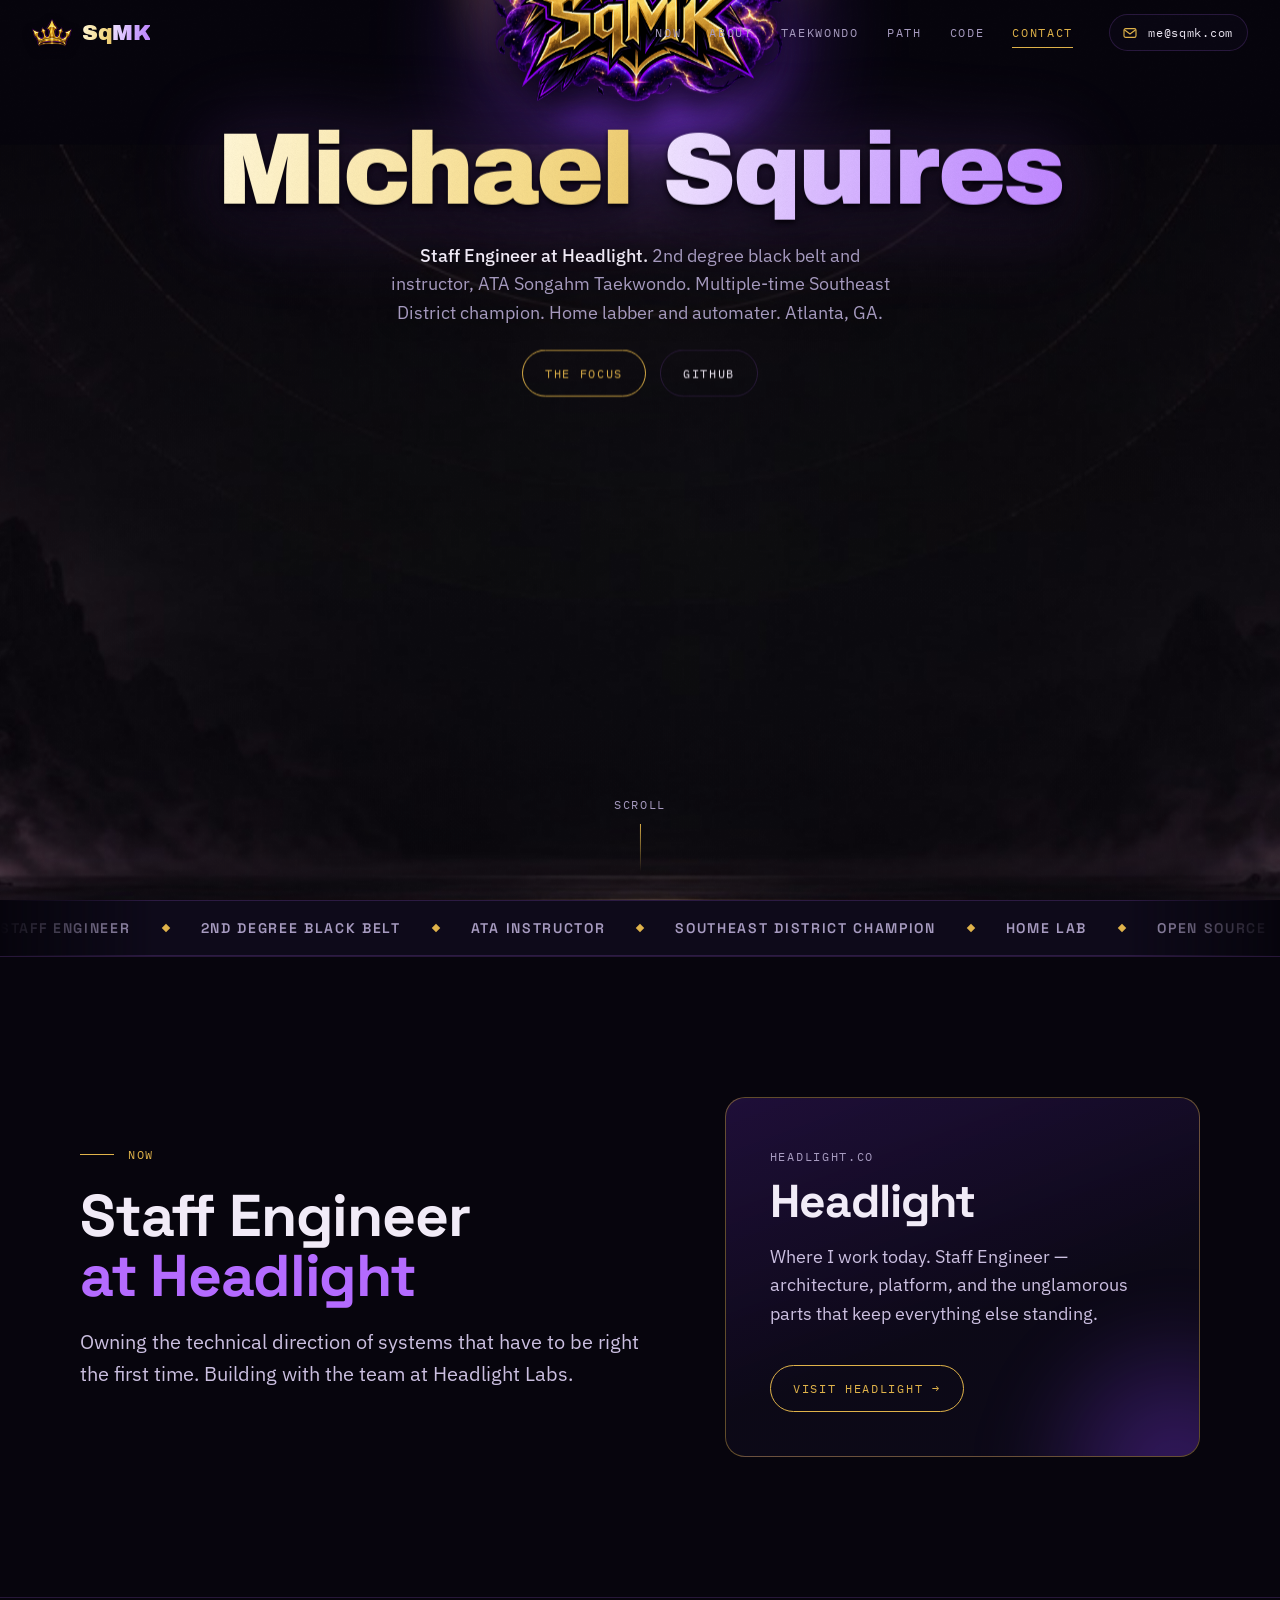
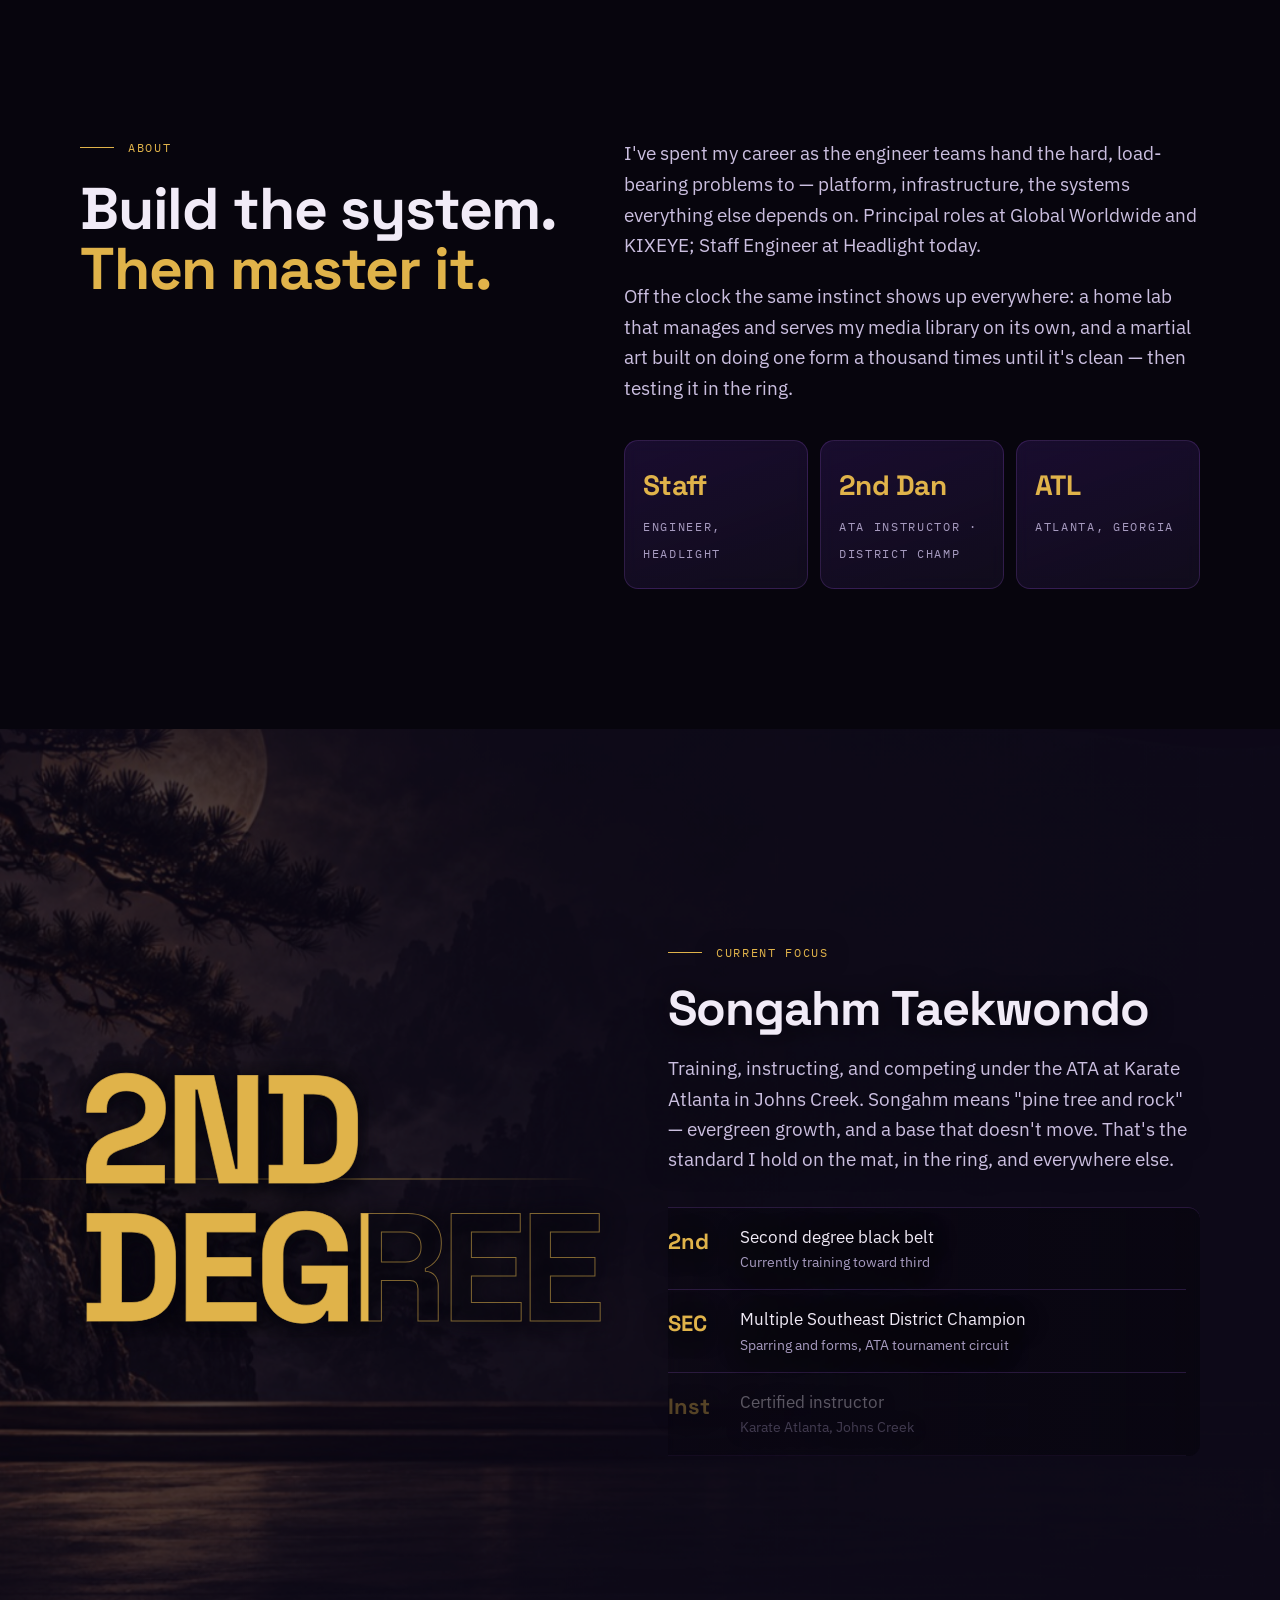
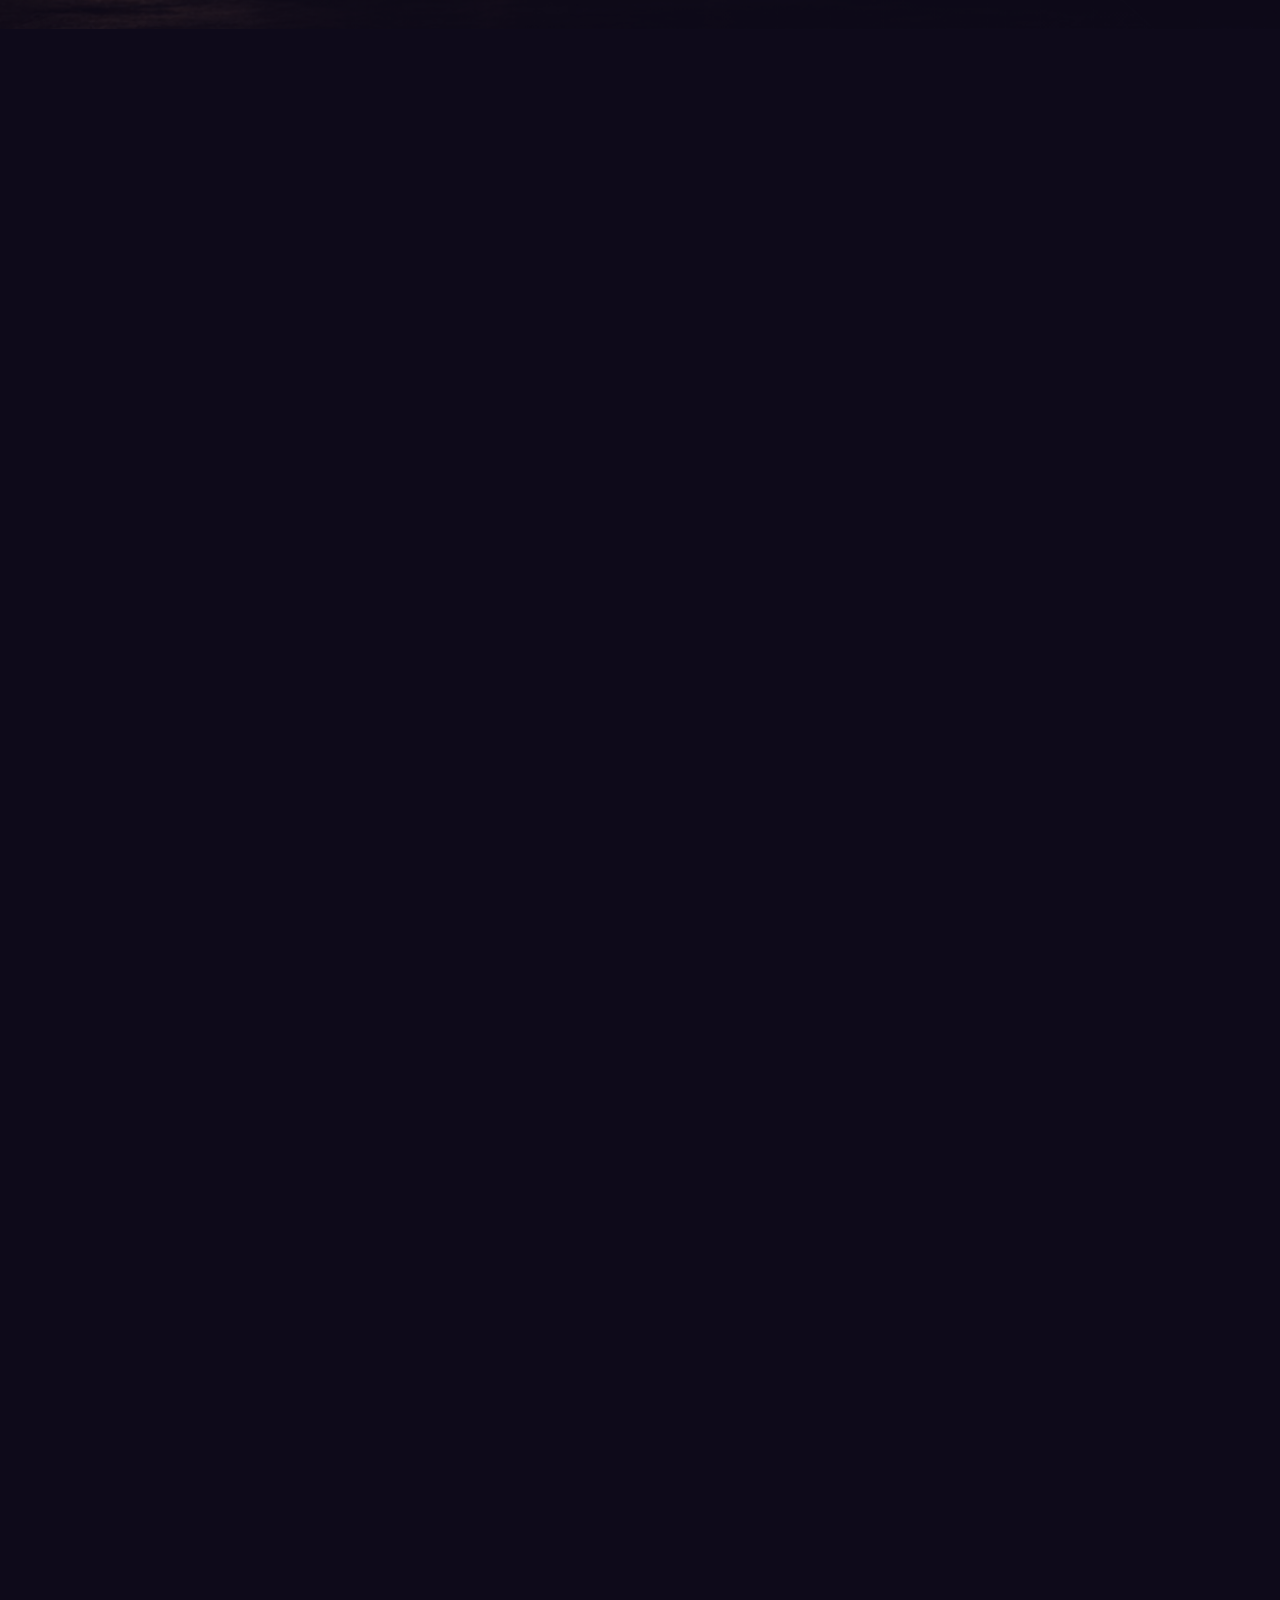
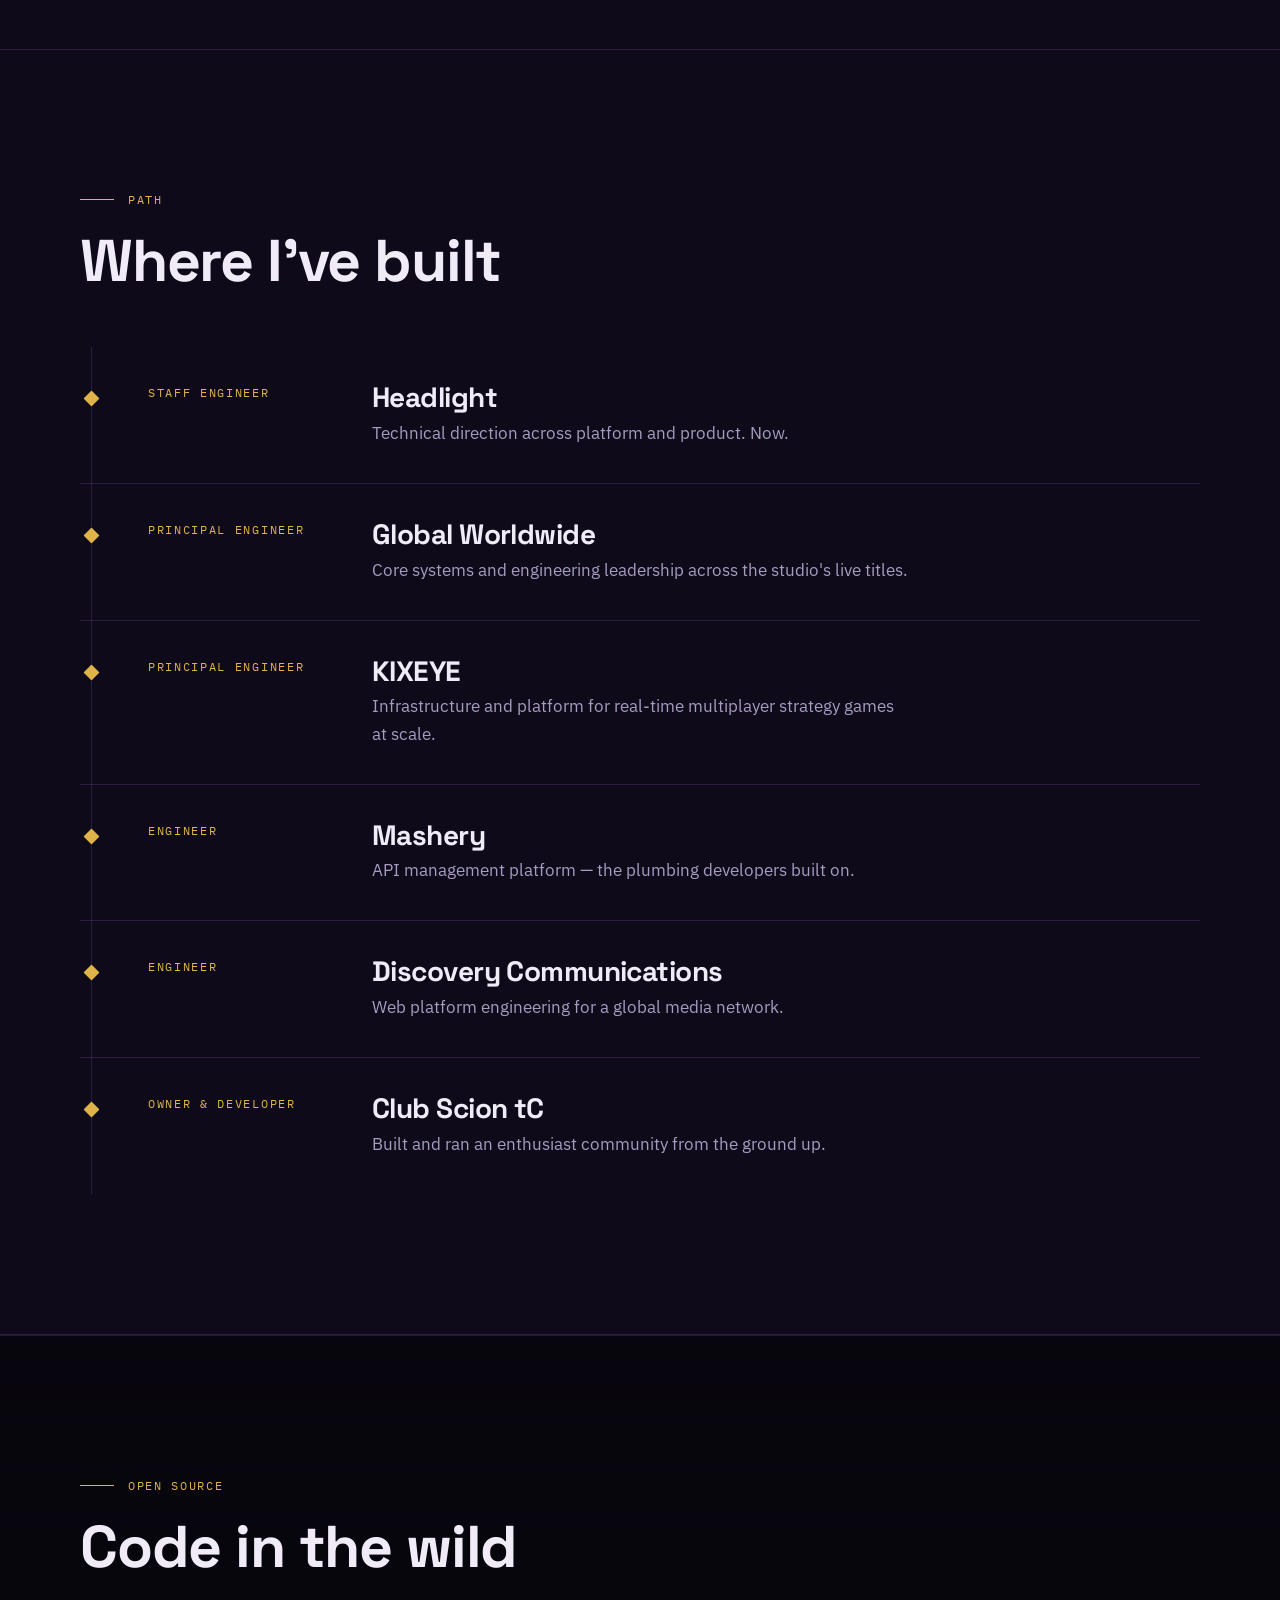
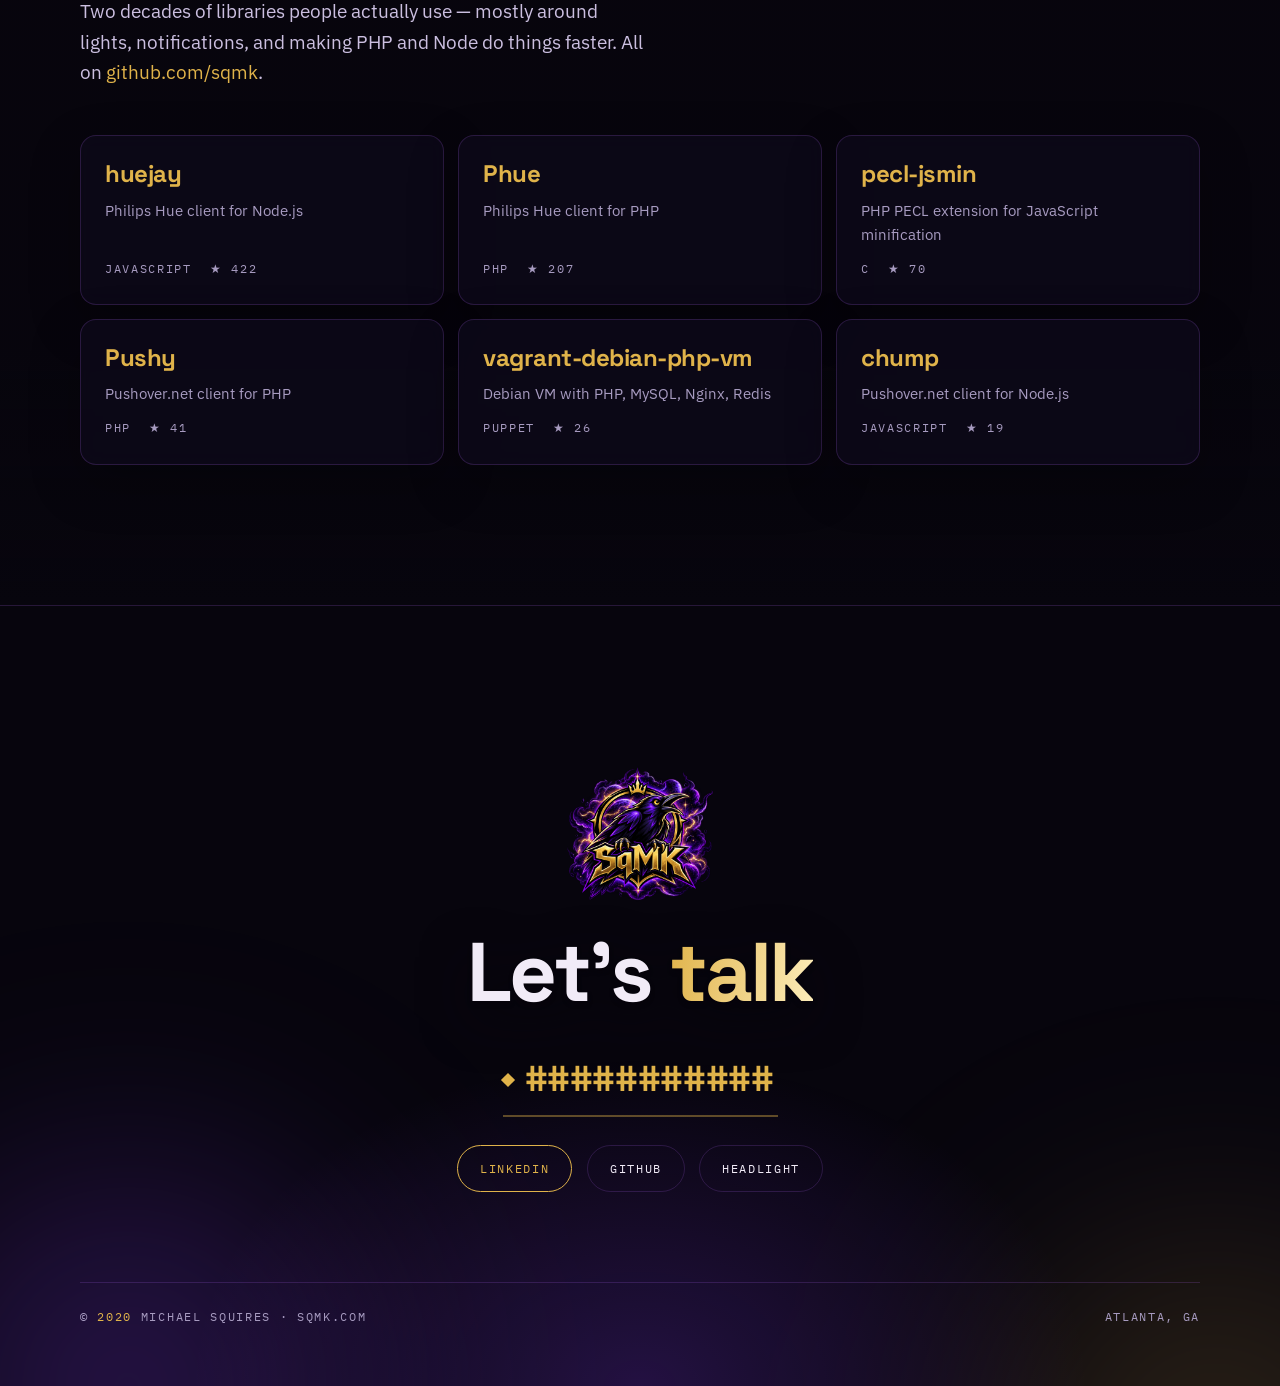
==== commit 70aada79: "Page refresh" ====
--- a/index.html
+++ b/index.html
@@ -1,385 +1,166 @@
 <!DOCTYPE html>
-<html>
+<html lang="en">
 <head>
-  <meta charset="utf-8">
-  <title>SqMK — Michael Squires</title>
-  <style>
-    * { margin: 0; padding: 0; box-sizing: border-box; }
-    body { background: #faf9f5; display: flex; align-items: center; justify-content: center; min-height: 100vh; font-family: -apple-system, BlinkMacSystemFont, sans-serif; }
-    #__bundler_loading { position: fixed; bottom: 20px; right: 20px; font: 13px/1.4 -apple-system, BlinkMacSystemFont, sans-serif; color: #666; background: #fff; padding: 8px 14px; border-radius: 8px; box-shadow: 0 1px 4px rgba(0,0,0,0.12); z-index: 10000; }
-    #__bundler_thumbnail { position: fixed; inset: 0; width: 100%; height: 100%; display: flex; align-items: center; justify-content: center; background: #faf9f5; z-index: 9999; }
-    #__bundler_thumbnail svg { width: 100%; height: 100%; object-fit: contain; }
-    #__bundler_placeholder { color: #999; font-size: 14px; }
-  </style>
-  <noscript>
-    <style>#__bundler_loading { display: none; }</style>
-    <div style="position:fixed;bottom:12px;left:12px;font:13px/1.4 -apple-system,BlinkMacSystemFont,sans-serif;color:#999;background:rgba(255,255,255,0.9);padding:6px 12px;border-radius:6px;box-shadow:0 1px 4px rgba(0,0,0,0.08);z-index:10000;">
-      This page requires JavaScript to display.
-    </div>
-  </noscript>
+<meta charset="utf-8">
+<meta name="viewport" content="width=device-width, initial-scale=1">
+<title>SqMK — Michael Squires</title>
+<meta name="description" content="Michael Squires. Staff Engineer at Headlight. 2nd degree black belt and ATA Songahm Taekwondo instructor. Home labber and automater.">
+<link rel="icon" type="image/png" href="assets/favicon.png">
+<link rel="apple-touch-icon" href="assets/favicon.png">
+<meta name="theme-color" content="#07050d">
+<meta property="og:type" content="website">
+<meta property="og:url" content="https://sqmk.com/">
+<meta property="og:title" content="Michael Squires — SqMK">
+<meta property="og:description" content="Staff Engineer at Headlight. 2nd degree black belt and ATA Songahm Taekwondo instructor. Home labber and automater. Atlanta, GA.">
+<meta property="og:image" content="https://sqmk.com/assets/og.png">
+<meta name="twitter:card" content="summary_large_image">
+<script type="application/ld+json">{"@context":"https://schema.org","@type":"Person","name":"Michael Squires","alternateName":"SqMK","url":"https://sqmk.com/","image":"https://sqmk.com/assets/og.png","jobTitle":"Staff Engineer","worksFor":{"@type":"Organization","name":"Headlight","url":"https://headlight.co"},"address":{"@type":"PostalAddress","addressLocality":"Atlanta","addressRegion":"GA","addressCountry":"US"},"knowsAbout":["Platform engineering","Infrastructure","Home automation","ATA Songahm Taekwondo"],"sameAs":["https://github.com/sqmk","https://linkedin.com/in/squiresmk"]}</script>
+<link rel="canonical" href="https://sqmk.com/">
+<link rel="preconnect" href="https://fonts.googleapis.com">
+<link rel="preconnect" href="https://fonts.gstatic.com" crossorigin>
+<link rel="preload" as="image" href="assets/sqmk-logo.png">
+<link rel="stylesheet" href="css/site.css">
 </head>
 <body>
-  <div id="__bundler_thumbnail"><svg xmlns="http://www.w3.org/2000/svg" viewBox="0 0 100 100"><rect width="100" height="100" fill="#07050d"></rect><text x="50" y="62" text-anchor="middle" font-family="Georgia,serif" font-weight="700" font-size="30" fill="#e0b34a">SqMK</text></svg></div>
-  <div id="__bundler_loading">Unpacking...</div>
+<div class="grain"></div>
+<div class="progress" id="progress"></div>
+<nav class="nav" id="nav">
+<span class="lockup"><a class="crown-link" id="crownLink" href="#top" aria-label="Back to top"><img src="assets/crown.png" alt=""></a><b id="brand" role="button" tabindex="0"><span class="b1" data-short="Sq" data-long="Michael">Sq</span><span class="b2" data-short="MK" data-long="Squires">MK</span></b></span>
+<a class="nav-link" href="#now">Now</a>
+<a class="nav-link" href="#about">About</a>
+<a class="nav-link" href="#taekwondo">Taekwondo</a>
+<a class="nav-link" href="#path">Path</a>
+<a class="nav-link" href="#work">Code</a>
+<a class="nav-link" href="#contact">Contact</a>
+<a class="nav-email" id="navEmail" data-u="em" data-d="sqmk" data-t="moc" href="#contact"><svg class="mail-ico" viewBox="0 0 24 24" aria-hidden="true"><rect x="3" y="5.5" width="18" height="13" rx="2.5"></rect><path d="M4 7.5l8 6 8-6"></path></svg><span>###########</span></a>
+</nav>
 
-  <script>
-    
-document.addEventListener('DOMContentLoaded', async function() {
-  const loading = document.getElementById('__bundler_loading');
-  function setStatus(msg) { if (loading) loading.textContent = msg; }
+<header class="hero" id="top">
+<div class="hero-bg" data-parallax="0.25"></div>
+<div class="hero-spot" id="spot"></div>
+<div class="storm" id="storm" aria-hidden="true"><div class="rift" id="rift"></div><i class="horizon" id="horizon"></i><div class="rainbox"></div><svg class="boltsvg" viewBox="0 0 100 100" preserveAspectRatio="none"></svg><i class="bolt"></i></div>
+<div class="mist" aria-hidden="true"></div>
+<div class="afterglow" id="afterglow" aria-hidden="true"></div>
+<div class="pflash" id="pflash" aria-hidden="true"></div>
+<div class="hero-inner" data-parallax="-0.35">
+<div class="hero-logo-wrap" id="logoWrap"><div class="hero-halo"></div><div class="hero-ground"></div><div class="puddle" id="puddle"></div><div class="hero-tilt"><div class="hero-crest"><img class="hero-logo" fetchpriority="high" src="assets/sqmk-logo.png" alt="SqMK raven and crown crest"><i class="iris"></i><i class="menace"></i><i class="evil" id="evil"><i class="halo"></i><i class="rays"></i><i class="rays d"></i><i class="pt"></i></i><i class="eye" id="eye"></i><i class="sheen"></i><i class="gloss"></i><i class="rim" id="rim"></i><span class="spark" id="spark"><i class="ray"></i><i class="ray b"></i><i class="core"></i><i class="burst"></i></span></div></div></div>
+<h1><span class="w">Michael</span> <span class="w">Squires</span></h1>
+<p class="hero-sub"><b>Staff Engineer at Headlight.</b> 2nd degree black belt and instructor, ATA Songahm Taekwondo. Multiple-time Southeast District champion. Home labber and automater. Atlanta, GA.</p>
+<div class="hero-actions">
+<a class="btn" href="#taekwondo">The focus</a>
+<a class="btn ghost" href="https://github.com/sqmk" target="_blank" rel="noopener">GitHub</a>
+</div>
+</div>
+<div class="scroll-cue"><span class="mono">Scroll</span><i></i></div>
+</header>
 
-  const FONT_MIME = /^(font[/]|application[/](x-)?font-|application[/]vnd\.ms-fontobject)/i;
-  const MIME_TOKEN = /^[\w.+-]+[/][\w.+-]+$/;
-  function toBase64(bytes) {
-    let bin = '';
-    for (let i = 0; i < bytes.length; i += 0x8000) {
-      bin += String.fromCharCode.apply(null, bytes.subarray(i, i + 0x8000));
-    }
-    return btoa(bin);
-  }
+<div class="marquee" aria-hidden="true"><div class="marquee-track"><span>Staff Engineer</span><i></i><span>2nd Degree Black Belt</span><i></i><span>ATA Instructor</span><i></i><span>Southeast District Champion</span><i></i><span>Home Lab</span><i></i><span>Open Source</span><i></i><span>Staff Engineer</span><i></i><span>2nd Degree Black Belt</span><i></i><span>ATA Instructor</span><i></i><span>Southeast District Champion</span><i></i><span>Home Lab</span><i></i><span>Open Source</span><i></i></div></div>
 
-  // Error sink persists across replaceWith since it's on window, not the DOM.
-  window.addEventListener('error', function(e) {
-    // Failed resource loads (CSP-blocked links, scripts, images) fire plain
-    // events at the element — warn only; real JS errors carry message/error.
-    if (!e.message && !e.error && e.target && e.target !== window) {
-      console.warn('[bundle] resource failed to load:',
-        e.target.tagName, String(e.target.src || e.target.href || ''));
-      return;
-    }
-    var p = document.body || document.documentElement;
-    var d = document.getElementById('__bundler_err') || p.appendChild(document.createElement('div'));
-    d.id = '__bundler_err';
-    d.style.cssText = 'position:fixed;bottom:12px;left:12px;right:12px;font:12px/1.4 ui-monospace,monospace;background:#2a1215;color:#ff8a80;padding:10px 14px;border-radius:8px;border:1px solid #5c2b2e;z-index:99999;white-space:pre-wrap;max-height:40vh;overflow:auto';
-    d.textContent = (d.textContent ? d.textContent + String.fromCharCode(10) : '') +
-      '[bundle] ' + (e.message || e.type) +
-      (e.filename ? ' (' + e.filename.slice(0, 60) + ':' + e.lineno + ')' : '');
-  }, true);
+<section class="now" id="now">
+<div class="wrap">
+<div class="reveal">
+<div class="kicker"><span class="mono">Now</span></div>
+<h2>Staff Engineer<br><em>at Headlight</em></h2>
+<p class="lead">Owning the technical direction of systems that have to be right the first time. Building with the team at Headlight Labs.</p>
+</div>
+<a class="callout reveal" data-d="1" href="https://headlight.co" target="_blank" rel="noopener">
+<span class="mono">headlight.co</span>
+<h3>Headlight</h3>
+<p>Where I work today. Staff Engineer — architecture, platform, and the unglamorous parts that keep everything else standing.</p>
+<span class="btn">Visit Headlight →</span>
+</a>
+</div>
+</section>
 
-  try {
-    const manifestEl = document.querySelector('script[type="__bundler/manifest"]');
-    const templateEl = document.querySelector('script[type="__bundler/template"]');
-    if (!manifestEl || !templateEl) {
-      setStatus('Error: missing bundle data');
-      console.error('[bundler] Missing script tags — manifestEl:', !!manifestEl, 'templateEl:', !!templateEl);
-      return;
-    }
+<section class="about" id="about">
+<div class="wrap">
+<div class="reveal">
+<div class="kicker"><span class="mono">About</span></div>
+<h2>Build the system.<br><em>Then master it.</em></h2>
+</div>
+<div>
+<p class="reveal" data-d="1">I've spent my career as the engineer teams hand the hard, load-bearing problems to — platform, infrastructure, the systems everything else depends on. Principal roles at Global Worldwide and KIXEYE; Staff Engineer at Headlight today.</p>
+<p class="reveal" data-d="2">Off the clock the same instinct shows up everywhere: a home lab that manages and serves my media library on its own, and a martial art built on doing one form a thousand times until it's clean — then testing it in the ring.</p>
+<div class="about-facts reveal" data-d="3">
+<div><strong>Staff</strong><span class="mono">Engineer, Headlight</span></div>
+<div><strong>2nd Dan</strong><span class="mono">ATA instructor · District champ</span></div>
+<div><strong>ATL</strong><span class="mono">Atlanta, Georgia</span></div>
+</div>
+</div>
+</div>
+</section>
 
-    const manifest = JSON.parse(manifestEl.textContent);
-    let template = JSON.parse(templateEl.textContent);
+<section class="tkd" id="taekwondo">
+<div class="tkd-track" id="tkdTrack">
+<div class="tkd-pin">
+<div class="tkd-art" id="tkdArt"></div>
+<div class="tkd-belt" id="belt"></div>
+<div class="wrap">
+<div class="tkd-big">2ND<br>DEGREE<span id="tkdFill">2ND<br>DEGREE</span></div>
+<div class="tkd-copy">
+<div class="kicker"><span class="mono">Current focus</span></div>
+<h2>Songahm Taekwondo</h2>
+<p>Training, instructing, and competing under the ATA at Karate Atlanta in Johns Creek. Songahm means "pine tree and rock" — evergreen growth, and a base that doesn't move. That's the standard I hold on the mat, in the ring, and everywhere else.</p>
+<div class="tkd-steps" id="steps">
+<div><b>2nd</b><div>Second degree black belt<small>Currently training toward third</small></div></div>
+<div><b>SEC</b><div>Multiple Southeast District Champion<small>Sparring and forms, ATA tournament circuit</small></div></div>
+<div><b>Inst</b><div>Certified instructor<small>Karate Atlanta, Johns Creek</small></div></div>
+</div>
+</div>
+</div>
+</div>
+<div class="tkd-spacer"></div>
+</div>
+</section>
 
-    // Nested page bundles (iframe targets). Each ships ONCE, in the ROOT
-    // document's manifest; frame srcs carry an about:blank#<uuid> marker
-    // instead of a substitutable uuid. Every document mints the blobs for
-    // its OWN frames — from local text at the root, or text obtained from
-    // its DIRECT parent over the relay protocol below — so each frame
-    // navigation stays same-origin with its initiator and a deduped page
-    // loads at any depth on any host, including a file:// download's
-    // opaque origins (where a blob minted by one document cannot be
-    // navigated to by another).
-    const pageOrderEl = document.querySelector('script[type="__bundler/page_order"]');
-    const pageOrder = pageOrderEl ? JSON.parse(pageOrderEl.textContent) : [];
-    const pageSet = new Set(pageOrder);
-    const pageTexts = {};
 
-    // ── Nested-page text protocol (parent-chain relay) ──
-    // Page bundles ship once, in the ROOT document's manifest. Every
-    // document mints the blobs for its OWN frames, obtaining page text
-    // through a strict parent-chain relay: a document only ever SENDS to
-    // its direct parent (which, for every document the publisher's own
-    // runtime minted, is another publisher document) and only ACCEPTS
-    // text from that direct parent; requests from below are honored only
-    // for the document's own child frames, and the ROOT never sends
-    // upward at all. That last rule is load-bearing: the artifact host's
-    // frame-ancestors allows claude.ai (and friends) to frame an
-    // artifact, so window.top can be a FOREIGN document — a top-addressed
-    // protocol would hand page uuids to that ancestor and accept forged
-    // "page text" from it, minting attacker HTML as an artifact-origin
-    // blob document. The chain never touches the ancestor: requests stop
-    // at the root, replies are origin-addressed per hop (never '*' when
-    // an origin exists), and both directions are origin-gated (on https
-    // a foreign sender's origin can never equal this document's; in
-    // opaque contexts — file:// — everything serializes as 'null', where
-    // an embedded EXTERNAL frame still fails the gate by carrying its
-    // own real origin, and a sandboxed child of such a frame is excluded
-    // by the own-child-frames check plus uuid unguessability). Shape is
-    // deny-by-default: one request form, one reply form, no error
-    // replies.
-    // window.origin is the SERIALIZED SECURITY origin ('null' in opaque
-    // contexts such as a sandboxed preview iframe) — location.origin is
-    // computed from the URL and stays 'https://…' even when the document
-    // is sandboxed, which would misgate every opaque chain.
-    const OWN_TARGET = /^https?:[/][/]/.test(window.origin || '')
-      ? window.origin
-      : '*';
-    function trustedOrigin(e) {
-      if (e.origin === window.origin) return true; // https chains; opaque==opaque
-      // file:// trees: Chrome serializes the file document's origin as
-      // 'file://' while the blob: documents it mints serialize as 'null',
-      // so the two legitimate shapes can never string-match — accept the
-      // pair in both directions. https origins never serialize as either,
-      // and sender identity (own child frame / direct parent) is checked
-      // separately.
-      return (
-        (e.origin === 'null' &&
-          (window.origin === 'file://' ||
-            window.location.protocol === 'file:')) ||
-        (/^file:/.test(e.origin) && window.origin === 'null')
-      );
-    }
-    // Non-empty only in the root document (nested bundles ship an empty
-    // island), so it doubles as the root marker: the root answers from
-    // local text and treats a miss as authoritative — never relaying to
-    // its (possibly foreign) parent.
-    const isPageRoot = pageOrder.length > 0;
-    const blobUrls = {};
-    const resourceBlobs = {};
-    const UUID_SHAPE = /^[0-9a-f]{8}-[0-9a-f]{4}-[0-9a-f]{4}-[0-9a-f]{4}-[0-9a-f]{12}$/;
-    const pendingFrames = {}; // uuid -> [{el, frag}] awaiting text for own frames
-    const pendingRelays = {}; // uuid -> [childWindow] awaiting text to pass down
-    function mountPage(el, frag, text) {
-      const pageBlob = new Blob([text], { type: 'text/html' });
-      const u = URL.createObjectURL(pageBlob);
-      resourceBlobs[u] = pageBlob;
-      el.src = u + frag;
-    }
-    function deliverPage(uuid, text) {
-      const frames = pendingFrames[uuid];
-      delete pendingFrames[uuid];
-      if (frames) for (const f of frames) mountPage(f.el, f.frag, text);
-      const relays = pendingRelays[uuid];
-      delete pendingRelays[uuid];
-      if (relays) {
-        for (const cw of relays) {
-          try { cw.postMessage({ __bundler_page: uuid, __bundler_text: text }, OWN_TARGET); } catch (err) { /* gone */ }
-        }
-      }
-    }
-    function ownFrameWindows() {
-      const out = [];
-      for (const f of Array.from(document.querySelectorAll('iframe'))) {
-        try { if (f.contentWindow) out.push(f.contentWindow); } catch (err) { /* detached */ }
-      }
-      return out;
-    }
-    window.addEventListener('message', function (e) {
-      const d = e.data;
-      if (!d || typeof d !== 'object' || !e.source) return;
-      // Origin gate first; the structural checks below (own-child-frames
-      // for requests, direct-parent + solicited-uuid for replies, the
-      // root's never-relay rule) are what hold in fully opaque chains
-      // where origin strings can't discriminate — a sandboxed root's
-      // FOREIGN wrapper still fails all three even though both serialize
-      // as real-vs-'null' rather than matching.
-      if (!trustedOrigin(e)) return;
-      if (typeof d.__bundler_need === 'string' && UUID_SHAPE.test(d.__bundler_need)) {
-        // Requests are honored only for this document's own child frames.
-        if (ownFrameWindows().indexOf(e.source) < 0) return;
-        const uuid = d.__bundler_need;
-        const text = pageTexts[uuid];
-        if (typeof text === 'string') {
-          try { e.source.postMessage({ __bundler_page: uuid, __bundler_text: text }, OWN_TARGET); } catch (err) { /* gone */ }
-          return;
-        }
-        if (isPageRoot || window.parent === window) return; // authoritative miss
-        const waiting = pendingRelays[uuid];
-        if (waiting) {
-          if (waiting.indexOf(e.source) < 0) waiting.push(e.source);
-          return;
-        }
-        // Never-answered uuids would otherwise accumulate forever under a
-        // request spray; past the cap (far above any real page count) new
-        // relays are dropped rather than remembered.
-        if (Object.keys(pendingRelays).length >= 128) return;
-        pendingRelays[uuid] = [e.source];
-        window.parent.postMessage({ __bundler_need: uuid }, OWN_TARGET);
-      } else if (
-        typeof d.__bundler_page === 'string' &&
-        UUID_SHAPE.test(d.__bundler_page) &&
-        typeof d.__bundler_text === 'string'
-      ) {
-        // The shape test is load-bearing beyond tidiness: the solicited
-        // check below uses the in operator, which matches prototype keys
-        // ('__proto__', 'constructor') — an unshaped key would reach
-        // deliverPage and throw, painting the error banner.
-        // Text is accepted only from the direct parent — the document
-        // that minted this one.
-        if (e.source !== window.parent || window.parent === window) return;
-        if (!(d.__bundler_page in pendingFrames) && !(d.__bundler_page in pendingRelays)) return;
-        deliverPage(d.__bundler_page, d.__bundler_text);
-      }
-    });
+<section class="path" id="path">
+<div class="wrap">
+<div class="kicker reveal"><span class="mono">Path</span></div>
+<h2 class="reveal" data-d="1">Where I've built</h2>
+<div class="tl" id="tl">
+<div class="tl-line" id="tlLine"></div>
+<div class="tl-item reveal"><span></span><span class="mono when">Staff Engineer</span><div><h3><a href="https://headlight.co" target="_blank" rel="noopener">Headlight</a></h3><p>Technical direction across platform and product. Now.</p></div></div>
+<div class="tl-item reveal"><span></span><span class="mono when">Principal Engineer</span><div><h3>Global Worldwide</h3><p>Core systems and engineering leadership across the studio's live titles.</p></div></div>
+<div class="tl-item reveal"><span></span><span class="mono when">Principal Engineer</span><div><h3>KIXEYE</h3><p>Infrastructure and platform for real-time multiplayer strategy games at scale.</p></div></div>
+<div class="tl-item reveal"><span></span><span class="mono when">Engineer</span><div><h3>Mashery</h3><p>API management platform — the plumbing developers built on.</p></div></div>
+<div class="tl-item reveal"><span></span><span class="mono when">Engineer</span><div><h3>Discovery Communications</h3><p>Web platform engineering for a global media network.</p></div></div>
+<div class="tl-item reveal"><span></span><span class="mono when">Owner &amp; Developer</span><div><h3>Club Scion tC</h3><p>Built and ran an enthusiast community from the ground up.</p></div></div>
+</div>
+</div>
+</section>
 
-    const uuids = Object.keys(manifest);
-    setStatus('Unpacking ' + uuids.length + ' assets...');
+<section class="work" id="work">
+<div class="wrap">
+<div class="kicker reveal"><span class="mono">Open source</span></div>
+<h2 class="reveal" data-d="1">Code in the wild</h2>
+<p class="lead reveal" data-d="2">Two decades of libraries people actually use — mostly around lights, notifications, and making PHP and Node do things faster. All on <a href="https://github.com/sqmk" target="_blank" rel="noopener">github.com/sqmk</a>.</p>
+<div class="repos reveal" data-d="3">
+<a class="repo" href="https://github.com/sqmk/huejay" target="_blank" rel="noopener"><h3>huejay</h3><p>Philips Hue client for Node.js</p><div class="meta mono"><span>JavaScript</span><span>★ 422</span></div></a>
+<a class="repo" href="https://github.com/sqmk/Phue" target="_blank" rel="noopener"><h3>Phue</h3><p>Philips Hue client for PHP</p><div class="meta mono"><span>PHP</span><span>★ 207</span></div></a>
+<a class="repo" href="https://github.com/sqmk/pecl-jsmin" target="_blank" rel="noopener"><h3>pecl-jsmin</h3><p>PHP PECL extension for JavaScript minification</p><div class="meta mono"><span>C</span><span>★ 70</span></div></a>
+<a class="repo" href="https://github.com/sqmk/Pushy" target="_blank" rel="noopener"><h3>Pushy</h3><p>Pushover.net client for PHP</p><div class="meta mono"><span>PHP</span><span>★ 41</span></div></a>
+<a class="repo" href="https://github.com/sqmk/vagrant-debian-php-vm" target="_blank" rel="noopener"><h3>vagrant-debian-php-vm</h3><p>Debian VM with PHP, MySQL, Nginx, Redis</p><div class="meta mono"><span>Puppet</span><span>★ 26</span></div></a>
+<a class="repo" href="https://github.com/sqmk/chump" target="_blank" rel="noopener"><h3>chump</h3><p>Pushover.net client for Node.js</p><div class="meta mono"><span>JavaScript</span><span>★ 19</span></div></a>
+</div>
+</div>
+</section>
 
-    await Promise.all(uuids.map(async (uuid) => {
-      const entry = manifest[uuid];
-      try {
-        const binaryStr = atob(entry.data);
-        const bytes = new Uint8Array(binaryStr.length);
-        for (let i = 0; i < binaryStr.length; i++) bytes[i] = binaryStr.charCodeAt(i);
+<section class="contact" id="contact">
+<div class="contact-bg"><i></i><i></i></div>
+<div class="wrap">
+<span class="foot-crest-wrap"><img class="reveal foot-crest" loading="lazy" id="footCrest" src="assets/sqmk-logo.png" alt="" title="Click me"></span>
+<h2 class="reveal talk" data-d="1"><span class="w"><i>L</i><i>e</i><i>t</i><i>'</i><i>s</i></span> <span class="w em"><i>t</i><i>a</i><i>l</i><i>k</i></span></h2>
+<a class="email reveal" id="email" data-u="em" data-d="sqmk" data-t="moc" href="#contact"><span>###########</span></a>
+<div class="links reveal" data-d="2">
+<a class="btn" style="--i:0" href="https://linkedin.com/in/squiresmk" target="_blank" rel="noopener">LinkedIn</a>
+<a class="btn ghost" style="--i:1" href="https://github.com/sqmk" target="_blank" rel="noopener">GitHub</a>
+<a class="btn ghost" style="--i:2" href="https://headlight.co" target="_blank" rel="noopener">Headlight</a>
+</div>
+<div class="foot mono"><span>© <span id="year">2007</span> Michael Squires · SqMK.com</span><span>Atlanta, GA</span></div>
+</div>
+</section>
 
-        let finalBytes = bytes;
-        if (entry.compressed) {
-          if (typeof DecompressionStream !== 'undefined') {
-            const ds = new DecompressionStream('gzip');
-            const writer = ds.writable.getWriter();
-            const reader = ds.readable.getReader();
-            writer.write(bytes);
-            writer.close();
-            const chunks = [];
-            let totalLen = 0;
-            while (true) {
-              const { done, value } = await reader.read();
-              if (done) break;
-              chunks.push(value);
-              totalLen += value.length;
-            }
-            finalBytes = new Uint8Array(totalLen);
-            let offset = 0;
-            for (const chunk of chunks) { finalBytes.set(chunk, offset); offset += chunk.length; }
-          } else {
-            console.warn('DecompressionStream not available, asset ' + uuid + ' may not render');
-          }
-        }
-
-        if (pageSet.has(uuid)) {
-          pageTexts[uuid] = new TextDecoder().decode(finalBytes);
-          return;
-        }
-        if (FONT_MIME.test(entry.mime) && MIME_TOKEN.test(entry.mime)) {
-          // Strict artifact hosts allow font-src data: but not blob:.
-          blobUrls[uuid] = 'data:' + entry.mime + ';base64,' +
-            (entry.compressed ? toBase64(finalBytes) : entry.data);
-        } else {
-          const blob = new Blob([finalBytes], { type: entry.mime });
-          blobUrls[uuid] = URL.createObjectURL(blob);
-          resourceBlobs[blobUrls[uuid]] = blob;
-        }
-      } catch (err) {
-        console.error('Failed to decode asset ' + uuid + ':', err);
-        const blob = new Blob([], { type: entry.mime });
-        blobUrls[uuid] = URL.createObjectURL(blob);
-        resourceBlobs[blobUrls[uuid]] = blob;
-      }
-    }));
-
-    const extResEl = document.querySelector('script[type="__bundler/ext_resources"]');
-    const extResources = extResEl ? JSON.parse(extResEl.textContent) : [];
-    const resourceMap = {};
-    for (const entry of extResources) {
-      if (blobUrls[entry.uuid]) resourceMap[entry.id] = blobUrls[entry.uuid];
-    }
-
-    // Artifact-host CSP (connect-src 'self') refuses fetch() of blob: URLs —
-    // consumers read these Blobs directly. Survives the swap like the error sink.
-    window.__resourceBlobs = resourceBlobs;
-
-    setStatus('Rendering...');
-    // Page uuids have no blob here — they ride inside about:blank#<uuid>
-    // frame markers the pass below resolves after the swap.
-    for (const uuid of uuids) {
-      if (pageSet.has(uuid)) continue;
-      template = template.split(uuid).join(blobUrls[uuid]);
-    }
-
-    // Strip integrity + crossorigin — blob URLs from a file:// document inherit
-    // a null origin, so crossorigin forces a CORS fetch that SRI then rejects.
-    // The manifest bytes are ours; SRI protects against CDN compromise, not this.
-    template = template.replace(/\s+integrity="[^"]*"/gi, '').replace(/\s+crossorigin="[^"]*"/gi, '');
-
-    const resourceScript = '<script>window.__resources = ' +
-      JSON.stringify(resourceMap).replace(/<\//g, '<\\/') +
-      ';</' + 'script>';
-    // Inject after <head> so the DOCTYPE stays first; prepending the script
-    // would push the parser into quirks mode. DOMParser always emits a <head>
-    // (synthesizing one if the source HTML omitted it) but may carry
-    // attributes through, so match the full opening tag. slice() rather than
-    // replace() keeps us clear of $-pattern substitution in resourceScript.
-    const headOpen = template.match(/<head[^>]*>/i);
-    if (headOpen) {
-      const i = headOpen.index + headOpen[0].length;
-      template = template.slice(0, i) + resourceScript + template.slice(i);
-    }
-
-    // Parse the template and swap the root element. Scripts inserted via
-    // DOMParser/replaceWith are inert per spec — re-create each with
-    // createElement so they execute, awaiting onload for src scripts to
-    // preserve ordering (React before ReactDOM before Babel before text/babel).
-    const doc = new DOMParser().parseFromString(template, 'text/html');
-    document.documentElement.replaceWith(doc.documentElement);
-
-    // Resolve page-frame markers: mint this document's own blob for each
-    // framed page — from local text when this is the root, otherwise by
-    // asking the direct parent over the relay protocol above. An
-    // unanswered request leaves the frame on about:blank, the same
-    // degraded state as a refused embed.
-    {
-      const MARKER = /^about:blank#([0-9a-f]{8}-[0-9a-f]{4}-[0-9a-f]{4}-[0-9a-f]{4}-[0-9a-f]{12})(#.*)?$/;
-      const needed = [];
-      for (const el of Array.from(document.querySelectorAll('iframe'))) {
-        const m = MARKER.exec(el.getAttribute('src') || '');
-        if (!m) continue;
-        const text = pageTexts[m[1]];
-        if (typeof text === 'string') {
-          mountPage(el, m[2] || '', text);
-        } else if (window.parent !== window && !isPageRoot) {
-          const had = pendingFrames[m[1]];
-          (pendingFrames[m[1]] = had || []).push({ el: el, frag: m[2] || '' });
-          if (!had) needed.push(m[1]);
-        }
-      }
-      for (const uuid of needed) {
-        window.parent.postMessage({ __bundler_need: uuid }, OWN_TARGET);
-      }
-    }
-
-    const dead = Array.from(document.scripts);
-    for (const old of dead) {
-      const s = document.createElement('script');
-      for (const a of old.attributes) s.setAttribute(a.name, a.value);
-      s.textContent = old.textContent;
-      // text/babel scripts with a src: read and inline. transformScriptTags
-      // does XHR against the src, but blob:null/ from a file:// origin is
-      // silently dropped. Inlining makes it a plain inline babel script,
-      // which transformScriptTags handles unconditionally.
-      if ((s.type === 'text/babel' || s.type === 'text/jsx') && s.src) {
-        const pre = resourceBlobs[s.src.split('#')[0]];
-        s.textContent = pre ? await pre.text() : await (await fetch(s.src)).text();
-        s.removeAttribute('src');
-      }
-      const p = s.src ? new Promise(function(r) { s.onload = s.onerror = r; }) : null;
-      old.replaceWith(s);
-      if (p) await p;
-    }
-    // Babel standalone auto-transforms type=text/babel on DOMContentLoaded,
-    // which fired before we swapped the document. Trigger manually if present.
-    if (window.Babel && typeof window.Babel.transformScriptTags === 'function') {
-      window.Babel.transformScriptTags();
-    }
-  } catch (err) {
-    setStatus('Error unpacking: ' + err.message);
-    console.error('Bundle unpack error:', err);
-  }
-});
-
-  </script>
-
-  <script type="__bundler/manifest">
-{"bbdc3524-28c8-40bb-95ba-d9644267da57":{"mime":"image/png","compressed":false,"data":"[base64]/cwlF2AuKLlXgAAAGZY2JvcqJnYWN0aW9uc4KiZmFjdGlvbmtjMnBhLm9wZW5lZGpwYXJhbWV0ZXJzoWtpbmdyZWRpZW50c4GiY3VybHgtc2VsZiNqdW1iZj1jMnBhLmFzc2VydGlvbnMvYzJwYS5pbmdyZWRpZW50LnYzZGhhc2hYIGS/oEWmpB33hC9bs9I/[base64]/wZfns1bz+pm/sd1qCQ29KomN1cmx4KXNlbGYjanVtYmY9YzJwYS5hc3NlcnRpb25zL2MycGEuaGFzaC5kYXRhZGhhc2hYIOBDDYcjxByJciXoMm/[base64]/She9N7eTo1gwVjAOBgNVHQ8BAf8EBAMCB4AwFQYDVR0lBA4wDAYKKwYBBAGD6F4CATAMBgNVHRMBAf8EAjAAMB8GA1UdIwQYMBaAFM5R4gSBTmRbI/jjxM+aPpzB11zCMAoGCCqGSM49BAMDA2cAMGQCMDFzHRSeAXrSy1WOzkbhPZ6Km2wGTmZ/[base64]/[base64]/g5FZDAIGAYOAQcAgYBB4lxBQ7GfviKmf/VhzpEHAIGAQMAgYBAwC7zUC/L0+genfIGAQMAgYBAwCjy8CmixPvn76TE/Tl96EXBvi/NORM3sNAgYBg4BBwCDw/iNgyPP7/xmYERgEDAIGAYPAY4GAIcCPxcdoJmEQMAgYBAwCBoE3QcCQ5zcBxlQbBAwCBgGDgEHgjQjkZtm52jzZYrxPq8t7Fea32h6r15N9mbJBwCBgEDAIGAQMAgYBg4BBwCBgEDAIGAQeeQRy8vzG9Wk6zfXrQXNuBUL9xroH2zzyoJgJGAQMAgYBg4BB4LFGwCjPj/XHayZnEDAIGAQMAu8uAjlZ3r/X00RsnRbEGp3IfJtzxXmsRr+sJrcf7MGYfD+Ih9kyCBgEDAIGAYPAw4eAIc8P32diRmQQMAgYBAwCjwQCk4RXl/XrSzSa853+sU1rvL3/RE7Tyyay9v7QmFqDgEHAIGAQMAg8tAgY8vzQfjRmYAYBg4BBwCDw8CAw9md+cDyTdeOyVp2tgVdY2C06uu0arWX+z5os5+rzg33kW5N95XVmbRAwCBgEDAIGAYPAw4QAnoybxSBgEDAIGAQMAgaBn47AXpV5f7LrUshTQSU/KOvuekSn6DSdumeu/ebnmOz/zVuZPQYBg4BBwCBgEDAIvH8IGOX5/cPenNkgYBAwCBgEHhkENFnOCXO+JhDje5G1Mx/nkJ4QdpKURSKLemor1MiUZ+0DnavPj8yUzUANAgYBg4BBwCBgEHgAAUOeH4DDbBgEDAIGAYOAQSBHYJIw53X7r0/RSxl5dqc6VmoXayPhVnXLdbqQ1e9/lKk1CBgEDAIGAYOAQeBRQsCQ50fp0zJjNQgYBAwCBoGfEwL31eX7ivODp859mLVf8xX6/Pj/aTTleoF/SCTugm6tzbi16rxC59UpOpO10cflPU2W8zqzNggYBAwCBgGDgEHg4UTg3j/wh3N4ZlQGAYOAQcAgYBD4eSOgiXPugzxJou+PYy/pXaOX2Rli8p9Vv3mEQvt3lExuDp/73/+Ne+4/4pvUT/IjNYnOy3r9YNTt/JyTLUzZIGAQMAgYBAwCBoGHBQGjPD8sn4QZh0HAIGAQMAj8nBB4M3PsyfrJ8v1hTZJmrTifJeJn6UW+kvk+r1oqihes2D7kMnF4+OMPzUxTX/VJp626v+Q5oHXNZH9vpnDfP9KUDAIGAYOAQcAgYBB4PxEw5Pn9RN+c2yBgEDAIGATeQwRyAqzX+ZKXc5U33873v/X6QcJLdBx+zSDEaq1xyoud0YGEJfVEpvMVv7a0RqfkHJW12XY2hknivP+Z3vl49u/H1BoEDAIGAYOAQcAg8G4jMHFD8W53bfozCBgEDAIGAYPAzwMBTTh/djI8HuHk8ZPlverwuHVOguvU5tGyIwbF6+n0zuFFGtR/K+jbv8YEi2rF8A8GnT//X9uN59356hPxq5e+J4/TAmtTPW2CTDdAuHMzbmO+/fO4Tsw5DAIGAYOAQcAg8LdDwCjPfzv8zNEGAYOAQcAg8FAgkCu2TGmn4r3q8JsPURNlhjzMp7l+6Xbjdd6f3ibSZDknzLrN5FK2eqq5Rji2NiuJjjTVhtdJ29MulZ8flT5Sr9tWem14U4AsZ/1r4pwfn/f54HjvnztvZ9YGAYOAQcAgYBAwCLz/CFjv/xAemhHkNzP6vmuy/NAM0AzEIGAQMAh8QBDQv8EPBNa6P++cWGrSm5fHe3Pyi4Ox72UQYp2D+eWJfvT2eMlJ6wqdzvafhe9yg9aysj5mfCzRKZBmohN3jyIatzuhNAHWKvJNRNMuufOqQbe9giw/0bVHR7boll/mdU/x5WNeWjoWOclfL3dtZ3Pplmrf6soG/sfUaUFdoPN5vxNjvFeF8+YKeF5n1gYBg4BBwCBgEDAIvJ8IGPJ8H/385kXftOkl3x5vmXeDgEHAIGAQeK8R0L+/+W/vxG+xJsmTZDknlQ/[base64]/wRMzfHs/w7rVS3fzKPePfdOiS0/SMZDkzaUneD3tsg3sz2jvyLPdiiz0R3Yhll3HUgVmCde1LSZkiiRTxAYlUegm0eWw580nRauutFn2JRxfutTKBtOnHTa3/FFWtuaUFbzOt+N17rRfeKJWfPqf3k4v/spXO/99umA/a/964b+SLN79yi268mXP4cOY99Ki5yZuIZSb6Eurz3qi2gdar3MCrct4CIC6XFnPHxboPfny8ybWbzhf/j8yX+cDM2uDgEHAIGAQMAg8tghkT9If29m984npG5nsZmZi/c57MUcYBAwCBgGDwLuEAAOR/NI+pHrcvf7BhrrMv0i/bxWXz9t9KmXE2VpsifDIM96scgqDwJ+iwHui2bM+KkP56f6u/EwaBJ/kAf9wGsvjQqpZrmL8P5T9kTXqJNFuSPQUKG2RydG2sIKEayKek90STWeEupd8j7Wtrrrpb0vHq5SInJkg7TojumlF6Y6QUrpW4i4VJJWX7WIyBZW6In3WS8qsuHyYt1c2mFae9wI1NjWfJM55ebLlfoR6cv+7Vc7P/Ybz5ePO1+/WCU0/BgGDgEHAIGAQeGgRMGbb448mvzHTNwHmKfpDe7magRkEDAKPKQL5b/AD04P6eq9+kkBrM+cmzKl7SBH1RToHc+sL6gytyt+9tkBzte8Vd9xi3e77c9e71w/FIc0xIcq+5XLFrIjb1LOF3VIq3VG21SIuW5VS2L1z1RrOUyXQ5tS9bBRl9Ptn3D/2UeVfctM2TWMsG6y5DN/opKLHlQ6w9mLJQ7ueekm9kSZ0sE8tHtCOPVS7IkokFZW3RNxbvBbf3irKKUE2k5qQB7ZI58MpRist3lw7nzYQeVufVs8Nc8UDg9xXO1d883U2uPfwLT9Pvs5N4++RZz33u4Q5b/MeDuedd51fM4bUv3PszBEGAYOAQcAg8BYIGPI8Bmjyn+xk+S3gM7sNAgYBg4BB4G+JwAQZIxDHMWHGOvstHhPlcXAuTWy1+nsFhs7n6CUEtqb0HN5+98j/XD00HDy1E3Se4az2tJukC714KMKUDwue13S4dUNwusVdZ8uWot1n/S7VO8P50lHZPve64s1BcnllkX10bYRzauNuvcCYmj4pCfba+rxXaF2dpJNUpA1yYAY+2B06deczsmhfTJP2TEVY/mHF3KlR1MMT2IRFNBAjCpIZVi7z2F/mYu68ZIkS0cgKrIEsWodxrh5pAt2kFoh6FoH7Xuqq8Rgm3++R18nK97A8eb7Jck6c9akfqH8Px/KOujb/w98RXKaxQcAgYBAwCLwTBAx5fhAt88T6QTzMlkHAIGAQ+HkgkP32auKsSbNen6Kv8D+hr/[base64]/bwzvWrmrIE6PCKBDbfllqf+rGCtJcrZ2QazhQg619n/U836g+673vldqb96sJcV7W5zOLQcAgYBAwCBgEDAI5AoY850iM1+aJ9YN4mC2DgEHAIPBzRUCT5jU6j2jVRF+gxfQsnVU1Wqn+g8Z/N1Xk/+Phtbh0pD/oH9pq/WSmr7pVmF/POORT2ateRNivV5hgF8IkulEU1k7Fc3rNZjO60H4d5HeRzQ2Il8FQCUpv/9gUvwkf5DvV19LRuSx4V0acdfqpTH1eoywi9srKCVoHse6HO6hHZG0svqioAdtQQlZQmmGB5XtcOOVuvEUdeYMsIXiU9lVTXgUd/oTjUWFmmNr1RIUjm7uqE23Cv1ogIFgh60+T9MVxNPA3UZ5zQqub52rvu01w834nz5ENz7wZBAwCBgGDgEHAIHAXAUOezaVgEDAIGAQMAu8XApnSqk+u1eaz9CI/Dj9m99jH2Oal1/l3ZpInZp2/9ymfOx8adfuN28Gd+URKXyu7WoX2ubfBOf8Ly/Jf84qVi8Wqu/WDS/MB+LE8ebLNjwQw826OVWN9jsG1E+lA51ZeITq4pv2YN9idk3rPeBkTZ5hpI5CXrtGk9rvhN/nc8jQChj2pdKAvJ4p4mw+UAyLN05RvpHd4KX2ymKZxtZ9s8V3Z5K7w2YgivpNeTWM+Ehbzl2RqNRyVbMjYsYqK4o4MOYfvc8+fkYOV64zWMnPxB9JW3R0WVpoo50teniS7+b7J9ZuR6/x43Xayj7z93vVkn2+rrMdqHkS/LahMI4OAQcAgYBB41BAw5PlR+8TMeA0CBgGDwKOPwD0yOCbNxNe14rv8b8Rm88lqfPvyE8XZxeMNZ+HTQbj91KXepjsIo7BEdatemLK4I5pKJX/FFP9WRVo/+sKv/8sdOnOGvrxynjWWWnTqLIkr59bhG01Km3031ygLyKX9ijVBXlw7rs7SKxpFmG8vUlZH4zpdHrenLBo2Ie62XnpJC2NuweOZqBYf4YEasYEYSphkW5Zt15RU1QHrcPg1iwKbEhEfUFve4CFFogTlGVJzwybBJHWogPRYus8K1agbjXjZmlI4zRsI54Om2/oITXYnyW9OdPW+vUtOjPdrM9nP5P7Jcn783n73bk8ek+3L56HnmJf3HmS2DQIGAYOAQcAg8EgiYMjzI/mxmUEbBAwCBoFHCoGcSGWkUY9ck2as+M6xKVHZveW8Fmz4U9vLJ7xy4cXZytLHgiCa/XHznHM1+ptBRc6kx8ofKZSs6Zbg/Byz02/5lv2D6YNLraS5mX75zN1UVmdfRAiuf6ejZWfBvfR54MOc5VDWZR3Ruo19bYTnwnJvLHfTRY3HCCX62c6UmL70rFxbe0Wrzlk7HVlbH1STktlygwvlMFFSvNuynLLwG4lKay25ySWF/LB31C7Q7WSnv2mBZKsp8kuOchdimTiCHDUsRFZh6CQtGXPsS0M6CLX7e/CxBmFHgiwdJG3s9/zyPd/nMZGe5KI5ac3XenSTy2S9Lk8u+fbe9SSpztvnJDrvL1/v3X8fT+zRA80HO8Z13HxvWdfu127c2rwbBAwCBgGDgEHgIUMAD8PNYhAwCBgEDAIGgfccgYzAadK8SqfFd5HOaa1xxzu/sVlLI/tDB8rlf+xX6v/C88u/mSTpsYvt1/310Q02bx0rHa//QlDzGt9yLPavXRV8mTZvfL3pWduvf/ub6auXWlKT4lVE3m5QU8FPWuqXJsT6pffp197ZTdbpsiatOlAYwnjTpttS6ycvZJG9B0VKt6AMB8j5rPM+B2mBhamPudTIjn3Ls7wi59ZcwuPSrrxNjIVsqbRMi9U5hrRVrMN6sCx34dxszUZJXEpThhBjNgsrDrNkwjWBtoI+Lw4OZ/+PQZoznNbGKauy8uTYNYm+vz1JfvPy/b15aUy87x/3YB/jVuO6nBjnhDnvYb++dV3+ukecc5z1GPOXrnuz8t59+QnN2iBgEDAIGAQMAg8lAoY8P5QfixmUQcAgYBB45BHICZNeZ4smzjDPFo2lju3WhB8ms0fmao1fKRRq/7Qf7/4nt3avHfnu+nfkN6/95SAOB/Lp2nPdY5Xnv1H3Zv4ncuW/6jYv/9+vP3F5q0m/Ed+41FIj+vsZcdada7I5Psu4vAoyrV95nVZy9Svf1mtNmvWreZewfoH+42y/Ntt2OyFfXKmzPlJJlYKETzuI4h0nvJ5YopFKzryeTcnILsb+DEl7qa/afouuYwzKckVB+o5rKRrwlrrDUVXwyFlwEnvOUVwMEmSYjkJLlCUvpi4Lw6aoJ0Wmfa3XEHl7kkDrceZkd+9a73twycmsXo9VZH1MHrV7XB5vn6Iz2f//vM/7/eR9jGvwmU200/v0kq/zseWw5vX5dtb43ueCrb1lva0b65cuT+7HplkMAgYBg4BBwCDwcCFgyPPD9XmY0RgEDAIGgUcZgZwAPUCCNGnWUbQxMWuDNuydbT5bmjryqXJ1/rd2o86pa52rH77UumC/PvzroBXeltMWIoVVj99oFOb/Dydi/8PFjR/96Zlb/3z9z2k6Lp8bE9xTRMkqvZKR45wY5+Q4X2sgJ8v59t46Xd/Mol03x2o1CKxWn9fWztMxvROLRHCvjpTZ/8xQucxOpBUlzLVEYZGYXGzHt50ubTIHDtlW0SLmaa+ogN+hmyImZXPlz9vMmSdV4k7CnVHa5TKpCVGJ0WcjO4fO+ZwV8IYxZuXJhwL5Pk2Gc9Kbr/N999c5kb1fo0u6P32MxiA/Nl/r/bqcb+9d5/v1+sGF4bjTGO+94d/bPa6/tzlZyBn25EF53WQ7UzYIGAQMAgYBg8BDg8DkP62HZlBmIAYBg4BBwCDwSCGw7/8STZzWaA3mz5/n7rGQX964WbcKxeOuXflFWCs/3xo151rhlrcb3/FjChUCZ7mHKk+NGs7iv3dZ8qe7ozuv/vHu6V2tdI6V0jMglStviEidE8z9SLFGce9+va3b6rE1aYU17pp1N+8SVh00TI9XH6sjbMuRENrPWZtre4WClSZ3hIzrjiWdman0+Itp4r70/fCrh78h/7Uza5fcLzz5q2yDvc7+bO2rdIz/E/mb6p8jOFh4u2df+3c9O/oT8kehoKgX8FS6Nqj0qBOHnptEULd13ufwkpsuwuRcn18vGG9W3m9+k6qybjtJrO8em81Vl/WSYzHeuv+u565xyM+xX7t8X97P5Hbek8ZUf0b5Nq4BkPRx/m5dN1nO29xd62Py6+je8XvamE2DgEHAIGAQMAi8rwhY7+vZzckNAgYBg4BB4LFDQBMkTaL+hBb4SVqnK3SlYO2Iw8zyP64kO9kZtZ/oR6PSIOr5ipOoW3NWzZsSU/7s+ZJX/QpT9jf/t1u/qwNbp6foFHI+v5SR5izHFCr3kra923sB3btfb4/J4Qmt+T5A1DRx1sdr5Tkz2YY5tUfXsy6nkJ4qTDeRmqrBR2kqnKRQd0T50Ign5UG6hXEGgvEyeWWEBdOCMkk2pDtih7bTGpsqW8pa8nhaTVK2s+OO7IackiPVYy5aapNwTZ71ibJUWUhdpQk0xvnA+PS4J+eTq8P6uP2W+3N9cG/z7oMCXdvAOfS8L+g0XqsvsrWzTVVHqq/FMiKQn33l3oFnQW51W12hj8dY7u47c3d9f5WT6Jws6/X9vbSXROs+9f4H5jrZ3pQNAgaB9wQB8717T2A1nT7OCBjy/Dh/umZuBgGDgEHgvUfgHinKCdKf0LqYpXk+e+w1unm71nBt8Txn4mOBCo63+/1qKKlkkc3LTt3yvYKNv7ZrFb5hO/4fHj26/[base64]/mjITimHtEW5NdTXx1f5ocHz+JhwQIjkaILt4OiN8MQ3a8upCuNZts/tg3GXWepGs7r7Bnj+2oTXf6Hqmte+2sXMdDkcXyizQm1yt0/OQ6u3BuMT+vjmeuH6Bko8N1gdLa5HWS12d1L9PLYM5ZMW+j+9HlyXV2jHkzCBgEfiYE9n63JjuZ3DdZb8oGAYPAPggY8rwPKKbKIGAQMAgYBN4+Apo044XcycR1xOqA2rgZW3H5Fj0DWfUTKSXP9KJ2rR3s+BBYmScacbU4Wy0IL7W5c9Fi/GxK9h/925v/+VV1U6Ev6NH0pbtpmr6S5rpmrrLmBPmnjTBvM3lMXtbHaaKp15pg6rVeeiCAjWBRV5JOUXULdZ7ssjIibPsoC+6pfjzgMg0FT4u+x2uzgtmNTrptDWibW4QI2kxQpSCYH1haek4lYQ+yQydsxULbacatRpL2r1qcx1yVWZgMrGIykLO0RJfj6zwgAdNtS2n/5/WTLqPeBSjQINF3lWJNotGvHr8m0VmwM02KdV0+l3w9WafLellrvsJp5QQhIBrbXJlXtHVLFC1HFalMtHHdJnxA19USc1lLebyoNlOQdyweH6rAFmm7M9CbVLQitdN5VYFcQ6XPyHU2hjGJ1mr2GsamTeLXsutCK/xjk/sxidZkOjfv/tI4gnh2fNb5/Td97v3q77cwJYOAQeDtIKC/R/d+6/QB+nf7LJ3lZ2k1s3hBjfmuvR0kTZsPPAKZT9cHHgUDgEHAIGAQMAi8UwQeuBGDeTWH2siPrLTZMf/4nF2h37Ac9/e4Zf1mL9l++nZwtdJJdpyCXfKnvUahIApkk3VBJcn/FffTPzyzdfs6bub4mXEUaNzE6aBYL2c3c5r0ThLfybIe9OT+fF9el/cxbpf3N15rkrlCp3COM5kZslZiNWmdP5YH7lqiBZnCKNsSVAeBTAPmqhqLU9vypF22hX8gpbS2k97EA4NdYZPNIDzDL1pwv2CjXwZv7ZBt0xVQzwTE2p3iqXUA5tu2UpEI1QD/gwsUIWf0qNwWmqR7sQ5KdozCqpu2A6jgWNahEuuXLmvSnBNpvc6Jc/[base64]/1MkF1b7oHk7t6AuW7X8OTPLQ9uimsz66MBqmw7DK5lTJnbYLTpGJVK2lMvi6iuXX/yj4b268BNK8BhILsntXBbk/yJwAjwnx/UjTeYt8v97Oy/k6r7tPqjVxvp/[base64]/HkTXwhD3DQ5YIm9lxC6mnvWrVh1u3isspdyyPRqj3e3GUDojFvV1OkosgiRgeAZRKST8aJhYfJYPO07LDryq4gMPknui7t0iUXFJ1bx0m4sifjeWCNhPXNvFYQJqztVaf8cAkK+/zpo/L5o31ZHmfpqbKIGAQeBME8u/Q3d2nlcLX6u9sfMmbVT77GuFHyiwGAYPA20bAkOe3DZVpaBAwCBgEDAKTCGjivA7/5uOoPEdX1OLFrQ+zJP0NkMpPC+7Mb4+uipvD852+asYlNufOl5btCoeqG7HXFYv/fczo/+sH4a0z9BLU0d9jq7Ryz0R78jy6fJ/8jvMU792ft8lJc06096ufPBaEPYu4fTLz/d1gWnneTBImYa49QA5mlUxzPx0wT02zlHXUSKY2/JSLvirUKKa5Aeu6PbkDRg12pzizBJyhi1y5hPhhBBkatTBjpxat8yfpec9S7mGieF5Qf0cK3yHZV6ChyShJhVXB265Ul5EWyxcV5RZCqfNNE0ioJtDtFULk8jGZ1Pmgdfn4XUX6Asi0nle+nRHuNTzMQO5oPNjI8lXr/TpntZMWWSxD7iByeKTiQgKeK4d8gfHaAuTxA0kM4swiy8ZsiqUp1+VOCPvzIVT27UR6/TAM+8N4OOrHzSaP7L6ryh2/KoN6OhO1O4IFdjOddijdoh2cEUbnWLQPOcZ298HIOfhLr8BfekyiYbWQEWN9Pem2WOu55GQ5X+tdk2W9bRaDgEHgpyOQf2f0Gsv4O/ZF+qJA6IkqUb2LKIH4Xq5i/2n9/czbZ63N22ONgPmsf8aP15DnnxE4c5hBwCBgEPiAInD3Joxo7C93Nib6pH9q5h/8MtTJfziS0bNF1652gi25GVxWoeq7FT7vHHSfkg17kfPUeS1i8dcTJb/n95xb/yn8db+MG7YGNfeoIw+iq0lxTqAf3PPgVk6acxL94N79t7SfNt1VaDdBLlfSJ1kfhHcDerGfbrFCYome1xdkCyqNHIsLt+JZxSXbKs4Mk5t8SNvQmQVpyRVNVKUqyE21tTLihkOMHiKmdotuKyVegJJbPDCQ8XLqiUtpDGLMeCJdJXz8N/aTgmzVKC33BJTgMUnWqbKyAGKI/p2rz/ksJhVpTZpzAq3r8zY6YrhWmgkPBPqeleoXXaqr0vylYpw6DWjLhxRzj4IcfwThzhpRHMwoxUScpMTslEqlmqiWKxwm6QiHhucJMERnSg5BvrsyTFrd7rC522td7u12rqqCvMGrhZ5IqvGgs6kO+tPxxnAd/tJFdcx7Mr2EBwF6LIPiIkzSicHHXNG5lcw/Oh/vm6zvzQf7dTkn17r5T71udAOzGAQMApMInFbfapx252VYDoTcPQXXiTMT6eUmW5ryY42A+e38GT9e/WjcLAYBg4BBwCBgEHg7CGQkBsogTLV/j1+jfyU/5/+zA5+Z/qXfHo16v9Md7n64WJouMS6tO72L1JUtVuYN+0jxw960t5yASl5PpPrTWIV/ZbHSJo8Wgj+lryGm2Dn6GBWzf+Sr9Ar6Xt13LLpevzRB3q9Nvj8/WLfT/eltvc7L2vf2PDX50kmLH33qEF249hp7YWqFiVCy7cjn7bgNQ2RfDCp9XgCHDOLI9rgnFNhmoeAXWegsOPHcx4Sorayzi86l8Ju2azErTqWaLrni7/4Hz7JO2GZf/asfqjJfZCH0nCKboafFSeYzh0UUtgInuGDbDOI7o8DmSiWhQvJocNgSsaQMG+k7VAIiAfcpggI+rQTNgWZGgw63MM6S9FnfGtHR5BDrWdC2QZiXDi1kaz1fTZpnpySzQVa3rCnlID/WaBSLihQN1wtXBK+tplx8IkoGn2z3Wh8J4vC4ZTuzlmUVhS1KnIspEqKklKoyWwAGqnKXzzCuFmJKpkZJdzFN4tlisfrk4tyhFd8urPCQTwe9jiXcMDpUXgq3kj4eKpStclCnVrXHR7tNXkjqfGf4utiOBTtsNVRxllizOUuDUyeoef4sm6VZfFar+HzPagWa6/U+S06m9TWjy/n2Pk3vVU22ezvt7x1oCgaBRxwBfb1n35VT1ODn6Xx6vPCxGTuyFt3dZOMkLcVnswlm79nvcLZp3gwCBoF9EcCzbrMYBAwCBgGDgEHg7SOwTgt48PpS8pnS6RNz1fl/3Ny99au7o+05z6nyiA3j3mBLhGnAa2KRLRWPB9PeYSFVciuI+38wouF3aoI1404UNJfPc7p2UjZonP5Ij+DtKMZv1WavQp0HqlrJ8juvIYjVAl8pv6hzGCukamJHVhbZtcF5PkgqrCZrbFte4fVSV8xGtgBfZkmhyLgOE566PBoK10/[base64]/unZ2QOzhxfm559sNXd/5dbW7XOXWjvfLhfFq7wittsd6dBuSAU/kal1IxV0lGaGpJrwLW8U11JaXaFmUwc/I6TjGkfhBnHOAonp8U8sGQHAdr7OScFEkzctZhjd3TtZftMDzA6DwOOKQClhDZkmRTd7RPcypsn0d8J8Lx7XD9zM611FwCjP7yqcpjODgEHAIPBYIpArdVBvT4s/pH+Z/JLz356Yqc98cbt/8ZduDS7PcW4x27FZL9gWvbADndRXS5UP8cXiERj/8vOjUfcMaPXZyO3uKGskN6dKafnGuhrQTVWnQGnFUS9noTu+0yVXovO17kOrzJo0N2mcakn3qdXmIc2yaxsXWHnaZdcWy0gpNfZzjtJZKM8DkcaJ8EplUQl923dTZGwugkmOrDRxHMEkklCJkkiKz7g0/dE+haXXRt/w+uyGgBk3TxMlZms++81f/ojaGW7zP/7GD6hqLxJIKlyiPVqmX1DzNIt0VMMgtXrX0R+wsLhiKmVpqphkqVW0QWn7FPtzrB/swIK6TBVVgfn4HZYmgifRrqjxWdWlLrnhUQTv7qvRoMmn1RRpNVq/tDIdBVd5L/EgaePQMJmXZE0jopln2UUJpn8rjeUFpMx6NWTDS47rDWzO70iKW0EUujINxDDsF6JkKKIUjzvSgduLu7wft9PtwTpvR1uil7RVIgK3PWzb7bhJvVFXIP5ZbWHx4OLxp44+ZQtvZbPZmw6HYTp1oDDgCcfjFBID7oheBAN3J+bHQlttc6GOsKO04/ZpuDzL9GtwbQ0Rw5vsJeT4xieZqdB3r4l71+FPuUb2ttHbe+v04W9W/1O6NrsMAo8sAtl3wKdPi0/TEcQlmH8hlLLUSpoXyvSn6hydy/2d8+/KIztRM3CDwHuNAH+vT2D6NwgYBAwCBoFHGoH8ZiojzmfpdLLq/dfLldrcP9nuXfrFK70fVlImuecXVAhFMogHzIaHbMWfT0vuLLRWeX0Yds/0kxHss/[base64]/rOeiyXg/SdpbSSq/1dhlm2XoOuqzXFl6N8JhY8Dzbjt0aTlqFZCxF6m/jfD8ZqPDVmLoXLIeuF5V/xWXWd23m/xm3vK96jvUXPFXf4ylvC7BshEW3FEsUpHeKaKjHxYNohC6Vox29uSvhxh45t9pXvR9tft/68darrLJQqa7+nV945uOfeOEl15r7F7dvhadCcpZLNOX5slhY4J47i+cJbV5RJeTDvtl5jR/vLbDjvXFUbj2Pd7BoDPJrND9Mb+fX16Sipst5+731+bFmbRB4HBHIvg/n6ILqH5tHJnnrABei0adEwLZl7/dHz3+/uscRFzMng8A7RsAoz+8MMvNj8s7wMq0NAgaBRx8B2PMp+hIxdg2EZJVOzFVqy7/bjW7++uX+9+ETS17dWnRwZ8bjdASemUqLe6zmLQqkblofyeG/HYx2zpb9Rju1WlKJmhptXkx9kqpE06pNPaRQvq88a8X4narPmjDr4zRh1sfmCvR5+gMkRmpAfT7PhlAyi/AZXiKLR64DRdVl7egnvAR1lpIDPI5HCJOtbAmWZ9sCvDeyMSwEmkY5xR7ulGCU7TPpLriyhOBapUPr8rJ7Ofq27XDFPQv9xIoWZ33+D//eC2y3t83+zz//aypYcxCVYSSNFFd1doie4B8C8QwV0l/1YIN9JVExR0xuRVwiLBmXqWDptt1K63AOJ3eX2/4s2w0QpqsaiGQYsSKU7XDQx1yK8I4u0lCusxE8hUtQpWXcxFwQzyzp812/BBIOoj1KBeh6olzZjUWph7Egc3VP8WEgIySogT8zV0l3QMIbhREbCAF5nosYvs+ubdszGFhdkooTFvEkjUSM2OGMQyiXCVcSDuEIeQbAeG16yqrVy9Rq7QrOSc0fnmaLc41SrVybt5R/fHujeyQIh/1Kwd0VMeLGhY7sFv00jZRqsDt0eWRxzsu0lC7Qzad8Kl6D9ozPbNIHWs/ndOZvj0c4WL+JKq2bTf6v3q88SaJ1e7MYBD4ACJzGA7ZldTSJKy6r/WoapxXXk9+/E/0oQPRt/HaezTHQ35mMbOcVZm0QMAjcRyB7Un1/05TeAgHzY/IWAJndBgGDwGOBgL55yl/0WfqsOI2KkzQqV2qHf3uU9n7tWv/VElL/FktWDdmZbJgmI+mRkkoheDQOBdtLb6dy+P8kg+2/[base64]/42o/4jZ0rNHeoYP3Srz+/+LkXX/jlmjvzX3Rb9ClmTU0Lxy9Tv++OvJE9KC5b5Yiy+xHtt93TCvSpU9RcXYHp/Vrm+6zJsn7pz25ife+z1fVY9P6sTba1/5s+Jm+z9/j9jzC1BoFHG4H8escsTispnJJg1jx+5hp+Ui2VqZzFGni0p2hGbxD4+SFglOefH9bmTAYBg4BB4GFFIL+50uu8nI1VE5VrtMy2aMoqFcVvMJf/1q3RjxZ3ouvCYQWnIOBKC79V+MumgRyA3IVpyZ5uF1j5LFTLvxDculnsbwZpvSM92AMPp5B46RohDdRVZZEPJfiGatIKG9AJeD03s3NqFXlSgdZqsl40Ic736e28rNd6+8sQTc9AZdb9aH/nL9Mf8GVaVcurUEenI+ZPMTYLM+3LUQGEkyyniFzGYkZUWGwLC0bMyBZFrl1IJStQzAo2iYKtnKJKOYizVba0yB66T/p8+umAwsqPg+/YfXXbLooid4VWsFO2tOCxL5w6yVr9FvujM9+HsluHOCuAjiSd/XmJPUd1VlEjhAODut1SBDt32IODFiPwts5QJSV0XukmKQzGbRohUFcMK/[base64]/+FuPfxrUBAv0L1xqZAq0/Y02mc//41Qf9ofXuyWXyWs7LOVnW25MkevI4UzYIPI4I4JpfxessHbY+veTL0q/ja18O+e5fhcgf99XuCr6Aev+4DQDQ3xG95Ovxlnk3CBgECE/NzWIQMAgYBAwCH3AEclKRwaAJc47Hn9C60H5yf7/0ax+XDjvVim7PtcPbsGbmCA/mIjqzBUNtUGcVwiO2G9rk7/pu5ZYlnEujYQySJEfdwTChdYKBdgR2+oS6Qd9UHtXvqs5tGFOfgEJ8/t4YciVZk+XJsh6T3p5UnfNxTq41cdbbul/cLPL13oVsW/s33xmQtVAmIfstkUZTwra6Tg8UF0zVFa7lWzwpY1a+EMqFHA1/Z2YhgTO3E8tFYOwZJopznLnFQO5aeAnE1eY295Df2YXnd8QsB5TQAdF1kOsZ3tAACLG2JbI5J7AC36GW2qIj/BB3kmI9SYNjisctpKnyuOMwMNFY0+iuFSibWSMr4iriXSW9ApX6sIuH9Xgv3VHCKUofCrSFsOVheotZlTqLUpwXC8zBMVeXilUXdRCLOz2KRcjmqIqs1Z2sjY1+hr1dVeAIBoaszU5ageobUh+fEEzHY6jS0JjlOu6mL4ItL1Fiz/t20XFdF80Q1Qxm6BLnSZELGsSZOOzCwyhknd02w7jBxBlNT80whO2Gli7oJxtXxFZrR33yuZVkZv4Xn3nlz3/4m+d/ciP2ptwLcJmOZNTBqTzy4qIqWmtK+0CXXERgh/qM/FWZ+TZIM0zwV+5dI3oiuE73bmef8976bNL7vz1w/P5NTK1B4DFDQCQe8rTD28SdxW/BouofuEx0IkJIRXUqy/mcPVh6zCZtpmMQePcQwL9psxgEDAIGAYPABxwBTTpy4pGZyjahQCT0QxHRyHm++vEVxdjvRGr4C83kRhGBqlwG3dFmRe6wIkRIzvpJC166Mp4vHG1PWXNXsf+7KY8vsN2dkQ0yt4F0VMOMYvcyxVnj7VIZhHs280XWUbH3Ks+6Ta4u67JecpV5vDV+12RZH6+3cv/mIfxlP7Z6gq0VX+G1gcO9Tih2yhWLkW2lo4Lj+J4Ht2tfxZbnUgG5jVUdQbUaUIkXILoeBgE8mkbpE2okjrLIPk6x+yE4S6+IuPKUJapTm/K6eyP6geUJC6ozQqTZDkN2J7a46PJf+Y1n2E57k/3ZH58DSlPaD5xFcQgzckHI+0zHnY8As5jD7B15rKSEHTdic5EUWUsQdaGSBCbw2FTgomThPldafU7wLC+AjYYxvMmZJOSfxrAT1kOksRKU6cDpITyZRXpfCh/utIdTYvGVxQOOyfJEBQpRwQmRvtBGpLYYoWyDQg8KLmgzLO5B/mFG4FiQjmH37QKLReLWAmZZg3m+ArmGx3OI+Yw4eDeTCBSeJPDbhhxuCYtkqCVqYqMgwGsEH+0SC8OIfnL+Mi9VffbJzx6XM1O1pebtrti6vXPb8dkAAecikpHcLW4idBpCr0GT7kP8nxtdpOmox/in/5FqzjK2fA3prfC55i8QaqXl+lVcq/qlSXNePguFbZ8lu0bu1uflyXVe3udQU2UQeCQR0Nd0dl2fot9Djucz6oj7wlIaWp/DY7NlxaLNvgp/8Fx8PbpEhXQF36/ziHKvFeq7x+nfkHt96EqzGAQ+6AgY5fmDfgWY+RsEDAIfZAT0TdEb1Det8K3ReesmLXpulY4hi9I/kir8VMRHRW4ljg2uJHE/hVDMYH3gaTDbdVkxbbgH40V/uYc9rwb96PVuWBlFtJ4GiObaoJW0R+tw7n3Qx7kBAgTV4x19BrmyPKlW5x1otVkT6NXVF8Gkm7wf7rDNoMMd76RNnTuwDq6JnaBVEFW/AJ9ej7tw6E3UVJLwA3FKT+A+8RAI9qyflqccXiq70FvTFM7LKTkemlpUtxAqS/[base64]/t2F5nrDiHIBzAdzw6A4i3JjiOwbhh2JzEF7TZ1+0PqDYfkwcU74EhKtrvBm7u7/MkXGtYL1578dLvdv73V39z16qKf9N24x3W+6hCB0DpylEyzm50dKNDT6sqVr/GTGMDZ1UXeOHv/ekUqKyjm9IAi/TZU54xI6OPuLjhnRg7ydV5v1gaBxwGBiev6TDYfP3FkAGshKSKYyIiTfizrdxaj3qn1E7AAWcvnPHFcVqW3zWIQMAgAAUOezWVgEDAIGAQ+2AjcC8SkYdDEtH/sm1Z3d8lpJKMjyGTyH0Zp8lmkLJoROhx0HDOC56xI8ablUsSPgvl22vAPsLI91UcQrHOIIP0N5BreqNHV9A761MT5rSDWRHgvKc639x6rybEmyXq/[base64]/hMJ5FGAistOmvTfZhuJ+R7iiLE5oYfPIuiUG3e3EIANZfBp5y2ttt0Z3vozM7Uoud+4XDtyk/ufL71N50rURhvwP88KgxCGoH8j8JQNECgm4QIabRDJz1S7aDNjmNrcXXlnqbcOKsfvNxfQJwz9fl+zVuWsrlPtMr70/V5eWK3KRoEHhkE8ms4u8b1d+Ns9pDoDB7hpRGC7KfI357Yko4Kx31mWno36wio2MbD0PEM8XuWPVMav6Fusj/93ci3x83Nu0HgA4SAIc8foA/bTNUgYBAwCPw0BGAGC5O9NXGoteIWh71pMJ7PweL4c47w5izHFq30Ngtj2OWClOkI2xYhirQs8jKfTSrWlNZOL/XD/l/0guFlmwrwoZuGNnoW5Bn+q1gaGSHB7dk+S06UJ0n0Ps0eqFrJTLXPZjeHmjivrbySKZFabX4a+YN5cd4apmWrNER26RhRtN0eaJxXh7nxfH8YPemk3jMVf2m5UmnM+l5lWkJAjpIRB/[base64]/c3OM9nnWvdeU2tN4j1vAfM/h6cluAIaJ9TZM1/mq7T6lg9oskm9+Vv2Mb75brPHIPBIIZD9RuQjBnmGS8PpbDMSMkAogjCVQbybjIoVt/RJBB741oXlqN24dgrfo/Nolz2Q1N+pe78NE+W8znxnMkTN2wcNAUOeP2ifuJmvQcAgYBB48IYow0MTZx31+sBc3476kY8UR88iZ/BnLeEtuV7JjeyI+r0d5HIekg6ChQDRjCFIVc2elsV0mstQgiHHr7DQWQP1GmmfOU1o1u76Ir8RdASDuru8FWHOlWa91occpwU44p5HDLKF8fbJBZQvaGvjbCkFT/BOMbZ6Hd9rwBi6A4fdks+r4IJz8UAehZ35R+vFA8/M1w7PVPyZYiRTdzfctdrDJuuO7ogwhAisYKSN+GA1XmU+5hlDFXUtVyk/[base64]/rAhUCep5JZANmnuxsqCIu4jJVaiA8YxPC2An7T2pIZJuXbURh+aweuyluDjWCLwNrH+sKdurt+k+XpdzNjVZPmJWWdhcfbD17c2l6UMrklI9Eq5aQvjKlW7ImhX01JQ4U2rpXxrCiT6Jsy4F9URpLM6T21gvZiZdCPPl1o7NQ4Sd/oMaAKIAl7ZtaHL2UXx09/yNjkZ0Nt5+acfafYaBB4hBPT34lvJcMAta+BGDt9Mb6QqiU7W7Pqznc7cdxt0Pj1Fa/LMODhf9h16i+mZ78lbAGR2P34IGPL8+H2mZkYGAYOAQeBnQgD+x3wYHHVAp+YEOZ9BVK1lR5QgMjtsO1mngdyBOzMCTSEUtdBhv0AvyzDuZrEFghS+Cm/XbzVpYfcIfQ3Rs1ez3KGTEZI1QR/7U6/[base64]/chGGbUe9jqjbLVZ3kEE5mbERM6whmYPY1WGC4FueSOISkj8F8IHehVt1BxbykIeTMhyS+3gWEIAupxgQ0k9J5SVCDBSMvaEWD8Blp/lQq0WI7J3ypKgVZYeogorEFaNhFybcoepi0I6qYn/IrEEEV20XgcRA8dMAk3aEYKk94qLAZXIALuFHbVF4kimvZruQq8DqkSQLDw9CeLyD9+O8HKbrNlfkwEzdgld0ZviJZyu2A/UZab/hDk0CUdDwkIEuXLzM4lZER6aPiicPHJIHF2YWfnyldPxGd+sccmLFZBeUZfWVE/[base64]/jTqnNjqSPSnbTo2N4JsJ3nYHtbtjyLD1SHtsObIoBRMMJKQ0OFUW5qKQRzkhbMtqWMdiE/fpMFO9fO0Vp6ZJ+ha+I8rn4Zq3HgGk2IYa59r/W4zYksYva9yomCVpz1Zht9ldyWmj/2MWxfYtPglWtJm1HoCgeZk9JC5Iz6vOh6SckSbgVi7UoSup+arS49e2zh+EKxULU3ehvq8sbr9p3Buo3gWQTPYngXK0q51Oma0C/MjGGafTtWbA7h0SpundkIIx2GQwpkFyQRHt9Qm/X9Iqh6xrYQb4sKCPUF7JTOclUrInEX9oUIqgWlXhXcEvI192mYbLGt5BrVneeVM6ogYrftSms4g6cQ8G8ezcl0sBSw7iCl0b2H/7cAAEAASURBVK1QDjcQrgy6Llg7VGBBSUHZiYwhTiMzdR8+6CmebWT/[base64]/m1v4HUfetH9vBv9ZZ2ZN4PAzxmB/Dp+4LQ+7YhSa3MQV05ed5HwrqSKeDq37rZGd548WC59wm2EX+811xEgcAXHfQUvbb59+q2+U5PnMt+ZBxA3G48jAoY8P46fqpmTQcAgYBB4mwjoiMW5OtxEoCbXqc4W/ZmP7o42Ks140y5bdeQSavGB3AZ10vQNDAhSqMWLVAR5dhLPGsbRNfg7/+gghaPTE7l48371UMaK8wkErfkSCM8alOkVqCD3FT5NpI/[base64]/BjWD0j9jlsA1JYYDuYlS3BwDXFx1QinfyKSQ8CdthnML5Ha1hni5LLlW1bMcEYPPYQL/sAgnsddMhZKhRrB12rcgRjL3FXPyKAp7QcwWdajq2zdeRveMAL20PGb2ABsqyjyWmKr836Bbg1hwG8vmTgBg6MLAXfZqpNTfNCucRjBNeuzZVYuVxsOKk1G/eCdSTejuBmHkpI6m5YTZE9XLL+trg2M5U2WhJG70RbsBLXDwW0b/sNd1PnDKdeb50doQbcBMbWDfp60Qr0O1Cf9SE5SZgkA7reLAaBRx6B8W/wmvoKnUn/Lj1zwRXlHk+sMpLVWT3Znu1E/d+eTuZsZ673B7e31uJVPFQ9ey+A2Nua/uT3xpDotwWZafQoImDI86P4qZkxGwQMAgaBd4bA3pua7GhNLlDIolY36AxPgmNuatee9Ln/7NVkw78TbqgSn3Zhxws7YXi/wmAbgqd2byXmgl4JHd9K69DsMqPuxu/Hi/[base64]/RoxryNB+yVVWmsBsu4owX5IntSUeJs8KuXs1lIMrKmI/5jy4AdkZyZVVIFMVWGkkEgvW1LALsGBSPgphG4DnCCPtfo7FB5nWJdBr2Jo7ELIFTNpDyx3xAsys8RlbB12vfrDM/BOY1iGl0sMWRx4u4AjzdisMR1zaSDgFI4NAdVSk+hxhwPBQAEp/qi8jdIvrBK7RCkG6WaGM6wOSOIKZoV4hCjmmCKKN/tjSUwcIZvOwheexFYHC46kEHAHmYWpeTFM3GViJXZFpgkcgvDlAsDWrmA5CPKmYgmn8dlftBm1eCjZpZBUVBPWc8FJzFdYT+0Tg1vN/hyRaH5Lf/Ofr/eom9+n9ZjEIPHQI6N/5/Pq/QnX1Av2uNUPqMk9H6yMVrOAXC8YtdqMX7E6X/bnftoe13eXq4BubnYX+Km3ws3j2RnczGown97aV6Pz7ka/14ZPlcXfm3SDwiCGgvzNmMQgYBAwCBoEPGAKZp+7dOWtS24Qv3ChW5apbf86y3SUkZyrBv1lnHMr8eUFREAxK3/hwKJrweI17iJzclVKGyPrMbjmBjQTCL2d+zvtBqaNpN5BeSr80Mcb59E3UG5Y2bbA1kGW943PhFLt5LOTXBud5vU3WwdGKaIZdON6GTjIQLlW5XyslRZJO0fHkDBj+QfjrPjdKgo/vBr0XhqPoF5fmDj99ZOmoc3H9kjr72tfZeu8S2FogGBRnUEw+jDq8G7Vod7TJdodbULF34FvbBQsNEIkaUbaTCPmsvcyfN4K59ijBNKE2Cwa9Biyz5Bao7PhsyrNptqSoVAR/hVuuBSW6XrVotspp2of2jejkHocWbpcz4+sRwmKNaJdsTzEQdobIt8KxYAWPbMwduiKuJ9+3rkbn2B11WwSucsivlT1/8UlHzK4irvaLSWqdsIRVwzh8PM1w4hQyc8LdIE2Ejfhcjh1ggCPHdy2hX3BLdlhqITU1vI8TRPuyrZpy7UUI30egvH9UiPqnKv6Bz9uO/5lUsA9BhZ9BJuhKL9m2h7zNu3KHd2Ngg3xWYdpHTi1gEfZgkj5AXucQ/DtlsYyoM2zTTv8OdXZ3aDjow9c7wXUDt3EEC4+iiMVpQoWql5anodA7iZJuAoNxuGJbbArpwn3PjrgvpRjBRzuRIat7oYjTAluMd7kYlgQtEM3MrbBOfDi7RhqDFT7bce/fyyAO3dnVs7jhP3uvLicOWO97zeED0wRcv/T+yTaTZewyi0Hg0UbgCH0+DQgWN0Qt2Kvg0SSeEjIWl+xiEV/WqB3uHim6M/9ZGs9/IqaLDqyE+Km7+dTpAfPtN/0u5QDl3ym9nX+38nLexqwNAo8kAshOaRaDgEHAIGAQeEwR2EsGsmlqEvFl+jLXPqLnaRZm1MSLSxUej+SxmcLhU4i5vLjRv+QL2/bKfkUlEqpmMgRlROirTKkNWZIEyuelpMSmYjT4fwfx9g8u06/EL0Eh1kqz7jt/jbHVPnSU+TPvIDK0JtF1avNz9JpOaMX06wa9lhGeYrHJZa3Po3TEDkabfGd00OpA5HSqHkfB8adsVw0t14Vnr+sLF6mnK5bi81EiV8LI/bjPD55QqviUb5WOHpo64LW62/SDa686g7THEBuLYjHiQdLDq8N6cYf1425GCkF68XwAZscwOs5s1BML8bDrdND/EDXcORaELdoJbrOIBgxKKhWQmwoBxajiWzRfVXSkDvPu56ao+vwKpbvbFFy5Tn1w/WCIpw6pB8xgwgzz7VibhUPLmXEOsWlngYJoAPPpLsV2lzblRfpJ/[base64]/mk1Hz7Kdp2ZocO0EzeKKA5HWyltGhFdplf0l/SUYMmO6jH3ZdXn3bT+yPHnjn3+f8jq9nlz2O35yvykbBH5eCNy7FvU1nl//X6b/Uq3SS2KnPGQFVcLTKPpIKDvwguDMFyU/knAsSdXMtLcw71LvdicJ15eoREfoBn7Zz+N6X0W/+qWXvHw229rzlp9/cq3Lk9t7DjGbBoFHAwHr0RimGaVBwCBgEDAIvJsI3PV/Yz1aB0F0mYyL3LO9Y74oL4Gw6XBYVsEu2zYEzSHy9cLbWZ8eN08K5BJGvUoiOjQcankSKp50XPqJGisUKxmhyPu/P+Yz46Bkd0nzBdyKIVI26fzMOs2UVpznj03hxuoizJynYR59AuridV5ADidKekLnJR5uFW2rXCxa0nWFmzi9YDQdtMUM4lcthSmbtVn9meeWn3v2+acP+yBiDvI6OTAdVusbTba89IRIoHRuD7bUjW6AXM13GNI30TAdINUU/JbhpwvzbEQR19bELrI9IYI2sig3iss04y1m6ZeQVxkKaggVGr67MEOuQG1GcG0EE2M0X+G01IAmPFUi5lfIKrhUnxF0YIbR7i7mALKsuW0/tlnZK6gAinZf7hDH7atA2NtN+FZ3w1u0lVzht9klPhItLhwRdzEmNyhbwyjmFTHHqqImC6JWL1FS7Mn40yGCnSGZ1DUYfwfKtQakQp0RGomh4cLNBLJKxTAA5xJJnrmFsGQInlZARO15n/lPx8GwHCcMzyQWjhVZYfH64FJ5J7yB0GmYvM4zDX0dI2dprIOEwTwd3sUOt0GIY3xOMM+Gk3kCA27txx1gfi58v7XJeortWMWU9uGxHHTh+12ncqEMo3+XRkWQbpyU4LgtIyVu3m4mYT9Kpkp+dTdMarB12IRJOc7fQ2w0SkNeVlC7ufv/s/dmQZJk15nevb7HmhG5V2ZWZdbeXdUrGvuARIIEQYokKJlGzTEbyWQm05ge9Kx3Ft70ojeZHvg00phMY2xqJA1NJIfLsAASIAdgAwM2qtBrVXYtmZUZmRkZGZvvru94pFdHZVVvYKO7GgqvinT369fdrx93j7j//c/5T8hwQDNMjW6FcZP9dI4m9IKS4dTfSqb2Z9MWQzBnaPZ31V+Q+/lyrjjeWie12VXFc/liHiYgz6Q8jxLn/xJxn7J8JJiXD9oAMPLtUj42SWdfyotOv2w6vlzsV8ylzmSaWOCxtEBTbWb+7lKSNILXGubsW/14e36QHASWk9T4KsxuD19LXO2+MF1a+ReHRrf/+4P/+UfrDD7h1MF7k78Lj7iuK7wTD70/xXtSzGW/yTvyCOtNij5dFsh7Q5+uJk9aO7HAxAITC0ws8C4WkE7K+OehagUDIRuEGW6qs0ZH7Rh1KEAvrfzmfPnUZw+DbXs3vO3ZrqthLI0w6ENahgKjiFvFz4/cQy68xby3GleyJh7e0b9rx703BsQs9+GdZZrPOb9c/TgHzQNcw5VaU5/Hffuq+jP966qmukds8y6QzLk8VNWkpO/5U/DZ08YBbGY1GNhRPG2hDabsmOTCZrmGv3E9CIfLWeg8N2sv/9p89fTXGqWFL+DD/[base64]/X3Pl5bYZTh9leGZVvLdpmIGdGEujpyj1H1QwRMiGEdRT4RhgNsiAegKjF6SCSZ4J6Ih7GwArDLrZFM7jbwGgGHaRFDMVI/ueEWHCeqaUTS9mJhYVs8/q28Zd/+Hfh7Y2dAS7o6IBFbzAGsKvNNOa+pQmx507qc9PQ8a7GZhpY+jDEO6BcM0pOS3eCTE1HTUMNBtyrVtqm59+xeoB7tMVdsj8zbazBUq/N68pGK38mpUyeTWGjZRk2LffAkLL1h5loqVJMeX1WCiBdzGV7sW18ebxMyifTxAIftwXyZ1C+8/nAOK8TOjNn/Cv1rxKbZY8AEduoNhBauNRLDmrkEojRMGAoz9Bb4bbRMOeXZ53mbNM/ffM76n/aZfDJ+ApfSC8rqh5NL+JlhK8R69/[base64]/PRID4/7ax94eTs6vPzjZmT1XrVRY9a7+8e4J5s67t32snbb0d6GPk2sF/3I98MU9yKVahilLQl13DVqOECXAYREgqMBhpXpBIwmWWQDVpVtRlXiVGe1gvusqpzNQ6qVNoIcEsOciXpimvrKYBzjdRWjaqh5uummq4kqlIHPFZszkUgM1mgLS/NqlNazc0oFfjEiWOomDPEiZkNDKWD6IB44SE5oWFaAZgWSbJs4qsNdwrhbTydhySbhukN0gEO2Huw/WE2CA9R8kbMTJ/1as4JG1D95IF/L7aNeCfJ/FYQRr7rZC3cLw8tMjsjuwX2huKNjTKa10vVbPmZKWdtFSGveUTJ6jh52zJuMNQ+qb01aNsDg0PrSpwyQmqi1S1B7+R8Fjycx4CnqG4TrSxCcZLXWTzduV4uiAUXlXHHEnaaJksmbLkuElpxPgTWcDTvDvXhXk/7/VDt3NlVrXttYLVNWjGzjGgYB7GFtUY2zTOckiUjAQLZydldSf04U+UmbSKh9T5QvRY2krgeZF2Y7s5wNuvaSXrJvZz0OnvGSXUifVm9nD9zZ15u5yzz1XVlrF8F0TMJGw0YkBCDvM57/Ck6/sX82HN9H0zLIY5ve4/DTjZNLPBzs4A8h+8JTi+pa0l7eKY3yA7/vuZMf7WSNKYPkru6jEh/2azp0A9KO/4t09Nr31iqXFBf6/8Pv/+36l//w/PqN/U3lxjL3NxL/[base64]/34VgGBmBTRbggk+mJoQKEpYlLttKGmnNWVEMt6DJ/6+4MomBODnRJk0VO5ygXAsNvWk2h1j2Lu/ZsOVKLs301ewqhsNUVbS99RmXDTRVv/oNOhwkxzyKWZQIgAelgP7CqAhHqJLDVbOmcKnmePgz2VD/[base64]/ek3uJC/yO3gw2tOdNZfHWbbX9wrbhuhdzJnpj46om0ZpqvYhnxGjs6D4rvQ57Jp/ifWFegJDxd0zer6LjX5QX6+PbZHkyTSzwcVtAnsXiuRQvi/vf/WhdSBiDIemq/rX6TJY5pqgnzpEi7om96G7pMN1mWCxmYLCKx0dmHvh9s+o01urezNKc9cLBveit9mu128FJ94Q9PRgYq+T485Wf/W7uzSGX+Vdyas59VVaK6X5bigLmRVkxH9s0WZxY4PG2wIR5frzvz6R1EwtMLDCxwAe1gHTyH9kRATwXAECYNoS8FHzqtayrmrq6ctOw/UUzNYblftiv1CwSANlVVSZutxe0iWwNcdcVkSiODmJKyUtE9Gvq4BYdoOzc83ezOIoXXKe8TKzpPXy0fWGWjzdayiRn8+0jUbCqmsnOqXNqY/D9o0HcQzWVVnUlallxxTGFPbTNUk1l5Tk0qZ5rqlO/fGnl3HOfubA6OzVdyl25t/YC897uwOkOfTS1HG2RPguQqUkUrILBUBFiq8FR5IXeU1vdt5UNWK3YFYNsW1yLBj5NEYecwm1GgDQbIFrPataMhonRjl9WVgo/bZcZLMi4xiG4Fna56qoZVLXrbqiaDaUaqGvXKj3VPBErbxnG1SEdlbJUZpWV3fCy8mCo6/tJ1m7j0h05gGhha9EE9z21C6j2ibuu2dOZ50wpOacizVSYhTgs40EJVO6HPeAratbiL0+n1nFIUhXvZy0fJpi45EZpKXNdy/P9ZK5Sqp5oVuYIpw5Xd/t3u2bWuWYb3RtRmna43qddb+r0MD70dvwbZmj0UPYmklx1bVTHbVJPmUQw8xzg1063GYQuxDHnxH9asHNxQwHRkhmb1Fag6dFQiskQjI2ftwBpGRpwvLJyShVVnZpS9Qa3MJ5THs9UZ//AcCoojtfL2CfT3oKXrjVOmKcXZ1Tw/+5P3Xl7czqNRNKsOuAqEwuFNXJLM8BhEoM51Aja0Z0nnTex68Bq4rDByiEEd1IxZu1uGiX1ZG/mEL+CDdXdm0m/or6gfuBf0+qFC7T+BXJBv5xfRm2dC5gjbKElXhK4nL74orraum6sH7HSxaW+y1ye7fvmGKvz0DM/tm2yOLHAx2mBRz6j478D8gCvq1cSZ/BbncjqfK82NfPFijX77A6aBwyW8q0/iEu66aSmk74d9O2meeKXG6UT3kX31/76RKf1F6/137rpLkwb15LYs3cr0R+pP2Jk9ZvJOyz0I5tw3AYfqNLxnSbrEwt80haYMM+f9B2YnH9igYkFJhb4x1ug6MwX80cdURg1sG0rZ4O31bPA4S1Vqs6ZZhCD+ozFOEy+AqN3wibVcC/bMw7CXRx4xdU5Aj7SN4IQhvPjH2yjWYEEDNX2cBdBsXDTtszrZdO8c2a4GQNdcpbZzeOaNzXw0HgeF2wRBQvVUC+oGUJw60avvAtwDbQXzRnlyAMV2baZWHaQuNWGUZ+D776sB/rr88baf/alS09/7otPnW26Vdu62RpYt7ZDq+fj1uwgPUV8sHgXAzv1QbBr7Pa29TDsAaaJbwYebh7e1HuD25JiCfgLayvx2wwCaJIuW8qDmq1IjDMxyChlGzPaTQHOsUcKqimErkowrL7qDTeRqR7CNGs1jYpZk/kMbtqN0kAtzkVqepVkyU8QZ9s8o1XzM0rjgm4Gr5Pty9dAPDXowOcOUMFOSpwaVCzu20MbQr+pquXF3L5h2CZtleSZAjOK2zSiYgiCAaY5hkEuKpyYiTcnfBhSGO1rBdyN7K5FyiubNFtONzhw0sSqTlVPTBmGO0ts91w6DFHUDmPbKi+7VmVhs/+mtZfe9LrGtunrPa+btRz2NwNzYCNvDXSOjdxnnAEThgwAykBlXN3F3Z0lYaTl2cpZacTk2KZzV3YLaTlR0hbHc5pJjHeMCB1HHMaw9Y6amW2qMxdW9cXL5/XJM6cUPueqPxwoFN2zxaWmMdjFN+HW7kEY+Hcc18HlHG8Ai2s1XQvNNLJop+SlNmxO7ALnSb5NiuxYW7jyWxY+BLpdUmZgKd9MdTW2ddab0eHirm5aJWNtb0mfi97WJ4MncQq3VGWwppvdZ/We21ODjet6u9SBla6hzn3tPgMtbJ38YzIAHTkTLStHU/GeFfPj5cX6ZD6xwCdhgePPZfEs5wx0Ed/fV311QzWyxXTQJVSkXnEbFzrRfnWQtXF6IUUcPke8VMYQFXt+C/jGjOZto3S2Up5ZW3TmbEY428pF5qJiG4cV11oftDJ+Xxi6WgMU/y/8vvwu1371va7/oXa+V+XJtokFHhcLTMDz43InJu2YWGBigYkFfnYLSCfkoY7IUac/T9MjwFlYZznFtoqNM+AfNJB1XFPGoa9cL85mkjh5Mgqz07ZrVkhNpNtBCw9ZYp75Jw7E9IhgJdGugnxGazuLIpG6sgCf3o2aU/3+lDN3tzTYRuz5KaOvdjIBzRayYEsqNA7VTg6cqyuWEdXntV89xFV7D9jT1CeiktWvgHzcQclUpSnUtGFI419y49I31+pnv/7Zs0+fffbysk02ZPWD13aNN3b2zIEKEP6CZeb4dPj0dve2sd1922gPt1Q/OUAXjBhl2n6AMNgu6aVgeCUMmQnpK4nhJoLbIr645NRV1WrqUtZQFWL9ykRaO5lLlLOryo5HbDEyOgF6XChjN2uhmmsCnEuxmiYoe3rWV/OzPb14JlWl8+C50wtaV7Bs6TznGTDIcJt43kOFiq2OOgMANGwx7LdOUOTCbppUWHFQUrXSrBa8HOFSHidIigEcBT4zWmGIo7RBPmkoYIk8NnDn1hZQksBsPLP7ej+8Z9HZNTPdh58+NA7jA7PsVsx6acYKg6DeGx6cjBJ/[base64]/hmN450v5ToYXdOm3qo2tme6gQ7xkx5J9sDMLcqa0azORJAqnxuXc1fxy+DifdFBpvyAaffI3/5t9S38nL+5O9QsTI2L8qPz8eqTBYnFvi5W6B4/uREDzG7MiAkz7VslIFUCZ+5rS4E5STu18oLp13DXu2EBzJ0JwNhGSnpGKhjuEqS1SX7Rjc69Ph5OFO1py+XeXOGB4EZpAdtpzY/ODysy2CksaHupi9y/[base64]/1vnpi48f37ucn317FzaAVS+/MamuXGwafSyA93PDollvmdsHWzonf4N3R6+rQ6GW8Q4H8CfBrCkAzVM2uRxbhmRQpTLxq3YBLQKcYpwF/7Vquw2jbrToJ1TytNVgHRZeRbgmbzKJWhrYm1VGoWgpT5u7APctAM+iZpvpDCpgZ6f76nZJV/XL2PEyytQ0qeQBT+rlHUCiAU6N9v5x7Ii0luF2vAHmX8g8boCnjm6VVdJPIWsdFl7pgeDi485thaRLXGILqMW7lKn5EyRJqpGwuYS7tEe12EZAeJlwqAHqQ9uzaiHYnnJgY0OdBD0uEDLqFcXcpAbJMM5gHAzSSOvn/VKvtErkR+6jLu6BZ+MqlcK2wxwzlJOzL3GQDDcpKGKJL7aiBLxPgjpUBMNibo2ImWcM6aqDKfQt5YtIkuGu3wUBcwZnOCfBdwXTJ1y72I/zFN8WTYO18IjIyCGz7xqztT03HJdGYwetHf86iBKT6K3dj7KkqeiNHxumITP9/3wmd5BcHnQHzzZ94cXgzg6n2TJGcj7UxDeKIXbVYYeELNLYxfXCddKnMSP8EjwtBNUURYb6PCA6P3knq5nVTUwfPXjaFOfDVZw22YwKd3M1bkrlTnVun5VCzM3Pn1NfW18NV8+/q49VOHdQfYjqk6KJhb4yCzAG/cAaJb1B6YCPMtzvgZLfAM9iiSdOywb5L9zpi9b2pnphb2Y0BH0Awy0DkT9j+8IhtTCpOv0wwO+V+xGxZx+wjPrl9PImhl0d6NwHv+anhNfVLcNhgqzDfUvecnXOf/Vh9rwQIPeWfmg9d7ZY7I0scAnYIFJzPMnYPTJKScWmFhgYoGP0AIPdTikYz9+/[base64]/N6bR+GuB8mW7r0qjrqojrtdeUqtxD7WuoaicH6iQBz1l/qHZuHIA9aSest2/BnXc6QFh+jmFjFS7j9GEByxJf7qoKwJp8U+BEYs+ZD2Da46gHiMX9nFhtHM8z9K21jws9jgCcOzH64WHWCw/[base64]/7nb9pN/z40HvMOr3h4wchAeWY96qVOzXANI/YaDnDk0+LJnVfuQYvofIedSrRcNlU60M7eQOqcXm9pspdwYPjD3E4GayM/6SbhGa3WqRTm2de3g1f3ioocTNNeOTv0+yfFT2wPuVV3znj9SR7cVctuT7ycJkmljgY7TAI5/T8Wda2iJ6FF3V8MNe99sE5Dw5Z5/5r8lVUNmJ3uQbsE8eArxceEklSIK4Gj1IW87twT+kmZdWV0rnn563Tp3xhuUvtfbe/pPAaf1Za2rudr9V4ciSzUGe/SvM5J0YvT+ycjQV70jxvhTlk/nEAo+1BT5u5vmRL/JjbaFJ4yYWmFhgYoHH0wLjHY78u1Vc8mRaz0f71ZE42CjXspQL4yzzedyqyYQLd9izLfImu2bjnJc0/nmjOntpujad7Sdb9tu9N9QwOwRKJeLhLLuJzzOARsJvK8Zq+Yl4yV01gih4KwgHfxwa9qsGWlVS8UY1MMEoWb8aGfjWqvloyRCXPx834NkUearUMiqpafb4CKo1Q7Num9VVN3Z/c7V27tfOnbg0E5Fg6trWNePmwYa5sb9ptPzbxP92FErgSNkcaASuENuSeQvQ1pX4XFhZ8gHDLktcq3xwQSTxUpmrriovgVVGi6pm1tWUNYUUzhSCYeXMITkTnK2ySb8F1QofrBADi3HN7qqZZkdNz7XV/GJbLZ/aV8vn+mrpXKTnLppq6pynKhdnlUn8rp67AA3/[base64]/Nb1bk8Y9kj1GZCpOI38ZhXss1y7xD6Ll4Ywc7xTueu2lMv7deUYkJbyR0xiQ/mMg4NHVJsUTSzwkVugePbe88DyLMs/+a1Y4zndUj1CYELexqBlZvaSZ3nneb8tvFZS0dmHgGZgT3S4ybOHfD9hMWY/OVSoE6Z1d95qeosrFaN+PguMucwP9o201f4qQ5PXVYt3oPDkWKdtV9WxqXhPjhVPVicWeHwtwFD3JzJNXpZPxOyTk04sMLHAL7IFio69XGPBNsuyMM4jBexNWcWJeV++gxUhvq6XujMlc2a97kw/U0YEbGe4o98cXNOHyW6usyy5iXK3bcECspB4etk7m52uXCD+Nu4HSR/B1eCtrL4XdKIFIyz1k5lhz3BDgDeg2UeKDDaVeLlbhggpH6QNMKoD8PNhjFM4UbfsWVOz2cD7paXyyfXzyxcbrWQvffnm35ttfwfpMgMIBxIB2ylY49x1WNyJYUBiWFg/2IOZJQ65PIfY1zSOzRWSpyBcBXx2NIxy7grtKnI1I/hlqRJpp0qOlIvwGaHDlAHyGBZAoMpNVK0eqqm5AfMDVZkaKsFWpemycvHvteeIA5yCwa6Rp6pUUgTqApin2bCGNRegXQGM0J4jU1GkGTowTjPDTbt0SqlkqMoruIB/dqBO9GGQe4cqPewqNM6034ag3p1T0V45y9oNnbQrKuqXjaBfJnFTWQ8DtsMsh9C7qJyrYegzz3AoR4KN9SD2dd/qqE68R3mP1Fo94GFC/uNNknYDlFXZ8Fw3q+MZ7yCb5bmebkd3VC+1siDrM3DQI8oZlhmoTMsFfI7cs1kGfWJ+AcbyV9J6yQ3hv7hssyzlAqTpXtO/zlQ0jDKz5LFGRDMB0mBrxg4kJSydbmkrrt3iRt9oump/f0f95f99VdWmysbCWjPrdX218cam2nhrQ4XBYbawxFDPZ55T586fy+aWEHSbL6sTq42s1riUcoyss9uxrv/ozfoPv/OGd/P1W4399vaiHabL5ar7U7jzjXCQOJ6TtqPMU1uDxFiyW3FUJ7q8X0+d4bYp8kYlq5bNB66W3NCv17ay1joq3FevkYv8miatD+3OQXAOnHnHxplo0RPI7SWVjiau+4FJthdlMj9e/4HKk5WJBT4JC8yhOn+dn4RL8ys3Dnbj/8PKrAVS9T3VN7qkLGQQTb4XxDslj9iJ8EZKsoHeUbfjvtXvtZPT1ReSlcqZOdf0fnt/WGruK/t/vRUPvv/fqVeHrwOggemMtD00Fe+FbJi8Gw+ZZ1LwuFrg4wLPxUtR/GgU88fVLpN2TSwwscDEAo+7BcY75Y9sawuxaukUjW88o3BRpaA+O7Cz/lzFtpvLblr7ctVr1FFZzm51bxq7yRa8HX0d3LOBTRr9KlkgrlUb0+ZierryJJyobXTC3d3IGvxdZgR3Jc3Ua63trLKyBLursm5UBWEp1Y12CIkdIN5V1vOwqXuoa2dpYCXpACJ01kOyq+YPk2dO2Mu/en7+8ok+7tc/3Py+vRNuEsoKbjPx9IbJxCsYr2y6cEBCSZaUprhvxwONuFSun+0GAFyilEXF2siQHUO6BkisEsCbBVg0DWKFkQUzM2FF4aWpS8oopLpHWbhMuoVemVRQHjCQ/RCLVuaQ/W04WIIBE+KU2QT4AysTw2tGCIJJ3C92MWC2FTHLKp2iC+hgN+knUhnGVgBjJnhUdkR5OhzA1JKiKh7A4/[base64]/soU3fayrTRJShQzt7LWzzuEBwDzWr739irp2/UfZhbVVXZ1iQIFDNeoNNTu3kp26sKKe/9KT2Tf/yxf0N/7TF+yf/vjtqR/93Rvn3/zhrdr21nbTiPt1A8nzJPFxVY/MZjnqMHI0qHH//bUgG/Zq6YV2bLwS38sa3qLctPtToQ8wp+a42ocnQHMOnIv5wzVykHy87/OIapOiiQU+UgsUz2vx7Mn8XadiMOgl8j6/qP5AEXKjooZ6Oer3/hC3FKts1FajdFBLUr6YSBsvQTu84JbkiDNhoDNg9W4yNPuHu/qw8mx2sfaMXrbPftnpecm23th/PaqByddzjyT18EBT0a6ijUWbi/LJfGKBx9ICHxd4Li5+8mIUlpjMJxaYWGBigZ+TBYQxu6wuM9qvAMqXNQmUiGnbzDsoiMNI5wpMMePUDDWNpvQFOy2fcpHMGpiSDhjhJcnqK86/IObcTZf96SUpeFu9VFrLauYUKaF2DmCnfxyZ8asVD9UqpkX5EyXIdYkgWFU5SHt5yaoxwGVbgOswDVCfCQw7RdIpLZObSqNbnZwrGfNfP7d0/lSlVjV+dPsVY7e/[base64]/JbgUrjRN3RCuRA8MdHBdwYp79xEdZ2s8iYoET4rEHiKcFMPBDbB6PeGgREmMQIYVVt/GwJP6YfSVunV1IDYZre+hoHDLJ5gqWjHoML5iZdIQFMGMk0mmNcCTEMvSzPAvigk1HmWOIE7/Ixsk/QdIyqALK5XxSQ/TALcTVqtqyyAMtLeZYQQRTBS1tIvjtkAe7XPJUSBqrjbduZlvb9/JrloGR3b5oezNSwKhHueHQZhegDrh3Qv3anVdU93obN1FfVUplVfcaan5+Qf/tt8+r5z77gv7yr79gPv/1i+ozX10tXf/B1sKfv/Qj9yc//GkzjA7LiWW8QkpoE2OqoCw0eRlyvpJZw83kWq2hwypjFXtd3fa3kMkbeWdIbugzZ76eqpdeUlfVVWP9iDkTsMwN/iBTUa+Yyz4FsPkg+0/qTCzwsVrgsrouvxmpOuDLpB59l1RwK6XU5Zusdp6fA9tHpyBF0V9GA/MvUhll5FvDsEJjkG3qm0EXIcM96+nKP/Hn3dUXGBH75TfV5h18c/bxhZL3gOdf3p8rx98DWR9/Tz7W656cbGKBD2uBjzvm+Xj7ipelmB/fPlmfWGBigYkFflEsUHzPFfOP4roeOBYd/Hy9iNfs47w9UPP6gjqht8jpPA9k3ASZzM0tWBU/q1pGdcVL6t+oWo1na6Q3iom1PYi3zQGgCt1kgCeqyvIP5WVJ+9u0ltXJynmEuvq6Nbz7Fkrc/[base64]/[base64]/jKIDmMOI+pej24nIPCQ2Xlbt86/3dA7V1b0sf9NuU0oZM1MPz+GrOwt0kRpx0VZwOoV8GNkJSTuHwLe76XA3pvEiyxQBL1m3vqVs3b+pXX7mptm7hat8oqyc+c9I6eeaEM+xn1cPWYHrYGZDby+ijZu5LljU8LNLyYZwgSYbL/4Cod0vV+lq10z312aiMWrml+x7DMwLUN1pqsP55vbFxlSenfz8WWq5P3jfAdO7GDcCWonebJuDg3SzzC1cu+vLf+iSvqvhNkHmx/K7tkcGg4hmWSmsA3L66pAZBt5+Uen0E/zzPdJbJTTBTzeaNMpoRpADkKwIxBYQCJW5DnLlNxsrQTyDE5MBSkRVMW6ekONBu/A9/Gf6PgOfLvAO/e9QO+Z26erQ8mU0s8OmzwAQ8f/ru2aTFEwtMLPDptEDRkSnm/5irKI5RzPNjjYPnwu10oK7DF86SVOoWjnZVY2FpBqGXARjKmrFV5WwpbfxG05k5hYgUgLOnO/GOQZ5kYXhzQEqPBzSFv3biZgv26cwllRN5k/uAsu/Qb/pT0hTv4E2cDZMtwlu9nLLsJ4ZRMoPMiZtk3xVV7Rq5QDuWDV+BdBNdLqNeiquXkii+XDbnv/Lc6Uurnluztg/[base64]/ow2iPc8S4UOPaLe7euFYjICa8k4Dko3hncdqnQBjmPAZ6JAbmApLZIBP1cZTHVRuIm4NrqQhzTroqUmbxAQCzjXsF00yMPKR2ipcATxcfDoLduT+4aqOrDYAmSlm8HcRlHO9Q5qIGnh+bnjr5rsWlnDENdg1xU+/2fSVu/eVKCcXybnbrrZv6rZ/eyfx+apx/Ztk4++Qq1+RNg7ub+/v77nA4DKvV0uEARK9Qba/YJcTEYfQB7n6trZzDJWLzGzq1h9kCMewVxj9unIq1Sz5otbamPr8xjzxdC2+OkZiYvHTFOyfgWYDIu4BoeU8nAFoM9gs/XeFef+uTvEp51oppfLkoe2Auz688szK/whbCfHi+NZ9ryvOCLsNLe+j5O1ZsV+bMZXvWWnIkVeAhKQEJ5yDFO14sTPJdIyEkNV1m6HA5qTiLyvXsXsCX4GvDq5vrDN1uqH/JO7B+dP6rR/N8VrRT5sXy+PbJ8sQCj5UFPm637eMXLz8mMhXz0drk78QCEwtMLPCwBeRH9dP8XVG0vZg/fIUfruR+J6NgD47vLp18idkUV+1aHv+ssg6A0fADz3DdBm6855HPWnIAEQq4uT/cM/[base64]/mltq93YNl1WqbLF7tIfHDjqkCWP69gw7AbUY1K2VM7qkuqmGSHizFobrHAMYAVruHRnpX7WSH2RbK4iSJ5mptiF1xoMzBJsBf2HnyMdN9BaBiqpwKyqEsmtcSg8z15sJpMEPdYE+hfM7gQ0g9WG3ArjDI3Dh0waDe6QXDDmeubePiTSIoVLSpyPWKA39+/Hz4o1aq0RZhlwHrQk8T8BxGIUeT3i+HYcEglRX3QYc+Pp+5g7ynkJhTvk/8ORfhlepZmXN2uj7R9iGDE/LcgZthvjmMiI1lAGYOz1APbuC0jGu2UFAX7hh3fdrWandUj7RWK/NLRrUxld66tWH8X39wkN7b2Tafef5p7+kvrsXnnzq1+J0/rX3lb/7s7+qHe51gamrK7wadzPQOaebQz/w6gwxNFc4OErddzar+PUO5M5KUK5/W1VeBF98GTuSup3lZsSzhEbx/OfssG+RdPJrnZbIt3+GD/cmv+32qfpA673OIT2zze7X9vbZ9gAbLM8NzmE/588PS+Pr4slR6r/ViW36wD/nnH7PvhzzVo6t/mOdNnte8fjF/iZIXedK7pB2smW7SCaNbZHf+4yy1NyCbf9Ny3M8yYuVKEIcMcvHh2wH1B1xX5B2vV5eSGeMUOfAspBMZ3EtDhgLPGfwOHcU9S6Mf+U4U91/[base64]/wC3sMcBVmWdhh4p4BT7gCk985TIY6QiwsTvsAR/plVpoD5ZD1SEMZshdKWLk7sXTuMgAmUbe4AJdhMNGvIs+xxNdqOPiQqj7u7KIPrWCWpeudAjRDGNlOdgDr3FRfqE6rOUhlIo5BdQkg1FAHW7QJxpo4aVh2cqAaLeVWN5QxvwtiBPhv3VGHNw/[base64]/76++qn/zgp+Yv/fJ6tv7bXy7/0//2V7wsjZ/6oz/892HW5RmuOj8Nu4GZ1ko8FYk/5VWyW8FO5iS4DwCkY1TcObxiTCPb7L6uSYabq3BLkShxy7yYAB6jukXBo+dFnWJe1JJjSdn4MYv1Yl7UPT5/v+3H6z8u69LuYiquv1gvto3bo9j2iHkBlGXT+HJRtSiT+TiwLcqLeh92Pr6/HPf48T/s8T7y+sWzUdhTTnDc1o846RXKcoV5VS3fi4akJTQC71bPCvbqcfZcL+6Fvaxnx1lkubi4yHeyhY6BRQarmm4YM/ZKWkrKTn+43eqmO9fP9TV1AABAAElEQVT7ar//gnrSZJApekldHjufvDNXPuA9HtttsjixwGNggQl4fgxuwqQJEwtMLPCBLPBp/KEd77gUFzle9pFcE533/DgFcBbGuasu6EucEcDMdI18wL+UWc27dr8dVlPLvgwQuzxlzlyoGTVcd+2sHbfUfroFvOoCvEAwHDHHMbB9pLDSTXcRzIMyTGaFpi79R9If3Y3jkBhjUZQqwRAPdIko4mE2rdtguQYw044DO4BkNGLHMf3YYbliRm4dUF6fdU/Mnl1bq5U8O3377oHuDHbUfnhXtQGOIfpjuQo2kFAEo2Jik5kDGAe4cPfBUX3hWGkgXChqr/[base64]/BpJ3anDrQyH4klljJx64ZtZhloy/[base64]/PzBKrHpvZ3Xv39OtvvmmtvrmmL31mJf2d/+qrzXt3dp//2+/87d5cudK202o76fSNkGfQj/ppKbaNMB2kkqN8SDiAnOGMv6a/q/5CRk3QCricX1jh0SHb5Z0bZ5+Ld1G2jS/L+rtMcp7ie0Dm+Xnfpa4Uj9cp9hs/xnvs+olvKtp7vCFF+ftd+/H9xtYLYDwOYmVZpgLcvts2qVNsK44jZR9m+ln3+zDn+NB1H2XP97N1JiD3RXUpVVPXk8i/lWszojbIN5RVOjSGMhDHl45IBxLqYTCixoS2vq6bTb7km+LBkgVJ9/uH8c6f9O39u001M/pCeP/mf1qe4/e/kkmNX2gLyO/ZZJpYYGKBiQUmFvhoLPBeP/7jHRnpwBR1i/mHbcH949FJz5fpyAOWm0ZHLRrAMKS09vRMtd4IjKX6MNs/[base64]/TlxtL0iJNY5zV/Bex5dUWtms+zzzukp9kCGxu/XKDHG2y3on2chsUl/[base64]/HM1qAMeZBE1xQPGyXiJcJm245Ti5alrBdhkrYxwD0Z063y5rObI/01dip3e0lP/ibN8xzayveP/tvfqve3u288Or1H+8ur8y/HPbtQ2eQRYO4FJk2Ufm1KCMHdFYjT3lcdpMeDPQpdORPTj2Vvtx9efTOocStaksYc8RCC4AmH7Rsy5udb/iAf+Td5SP7yViPzOWT36mx5eK4P9M5OM7Pa3q/9hzfLuvF9KjrlG3Hy6VofD/WC6CaPyBHtimWZdt4/aKuHFqm8W3H14ttx/fJdzz6U5xHVotzjZeNL4/v97EvF3Y8ss/9Z+p9GnLlyNYvUe8ywS5e5houwTx8iZuuk6o9giYioin4dk1CXWY0klcZkQRLO7oWO6knYoO91PZ/cGgevhaVaoPW8FQ6GtgV0TCZ5BzyzBfzUenk78QCnxYLyJf1ZJpYYGKBiQUmFvjHW0A6Hcc7KsX68aMXncHj8+P1xtelblF/vDxfvkrn+4b6ev6dfl6dx8t0ySRhVB017fNGWPtKI6v/imNN/45n1H7NybzPuLp83kN92zbsaG+4Y+xH23jpSkoh/[base64]/nq6tZiQjBlAhCI89Pjas2WZZoPUMDkktZmOARQBUwLOBYXLWnynV1bvGMmiKNE0JglKFSLoMEuGtnMNgiFIaGdl5fWCMZGMBdmpjxbkbcONcrceT4HcCa98IDIDZUK+m6SImVp8caYjPizOXYXLVEkIvjN4wz+alH+aHzRyV/QkVmV9y36WQjxssQBa7xjHJgc9mTs4r7PeeXNsQcFxd8Nspjw7OGjQIRbEN0TAZOhP1mgASnAnH1RhsdMB6zP7m/OS4DHAyKuDlQZzyGQwz7g2yIzLY/GOjuQTvbvndH3XjjhvlXf/q97I/+z78yF07Pei/+i9+aX1w++cXd3YMnK55bN52kYeqknNiZPR/3jJXGvtGN0KL3LUMY6Ko7k33X/wt9xl+6/5Fn/KOYjoCzAOjjh5PvDnnfi3mxXepKuUwyL+rkBR/Tn+L87/b9Js14t3YV+xTHKOoWTT9WLmD0+CRlRfkVvvOK5fHyYh8pkzo/6/SoYxbHKs4r6+9Vr6j/sc7FbsWzUywXtpeGyPL4upQxXblfdv3aNdINdokwISbFdBoMblUYZMO9JTUYDMMDRCJPiMPg24lgEoI84KZNl9+FrEs4yLbvHgyrDl/qDOo+OBXnKOYPbJW2TqaJBR5rC0yY58f69kwaN7HAxAKfIgtIp+P4D//x9aPLuUL5Qx0HqTt+jGK5mBemuH9M6UTLiP5VzjunLmVz6jqpqBquXXmrnCS1smctnHST5glA2JOWba2hpn06IqPwoOtDKkflSMSG9cDyU4kRFpFnVJRhcUMAqPQFc1aTftGA/Ml+PExn7PnUDUu4TftVuAcbrgG8PJ9VEAQjYhdg5QG6hqoCmEaeC0DkZWEEdQkHnaZDy0myKrit6ZqVFc/1pga9zNzZ3zQ6wS7pmVCKlmRScS/rRntGN9nPBqTEEhdrglRxxRZmGYoDE4mSdM4+02jidEVGjM6bAMlRZ1a2iynF8Rd1Z/YDlBFXOyBQO1eWRrLZNauw4h4ATUDeyOEYWKbkOoC8ecS3Tqb0cuWEmuKX8pAMXITyqsPhrtqL3+CS+sBBWwUc1IUFj5Ac7/dRLCe1M3Qr4w8Inx1q1SPbEiHBxGdbDAjQEGkoQDYmp3Y3vgc1D1uLBzoJsJGQJl10jQReg5XsMNyAWRWBLNrM5bgw0RHXIpHoUpGc1QBksYW0n5Yw0CE9WsCuQFc4agYRKMeZW04qVhMD5YytNIGhBt0d7maHA7q6bLcA5HCuuMMD/kGh993eJY4Z3wHOAlxm4kiChMU5XB73iCcIJWxct0fH5yTiXQDYHcLw44bNkyAVc9ZYYA7t5zI4CuCdc3IiBgOA9TKwIECZJ0iuR7JG27jOyxk5QP5HWGnJPc6N5Ri51BnHyy+GU+BpkMawxkPdo6E84Fk4CNXGm6+LE7sedkLjtVdezRZXZp31X/1i9Tf+6a+e/Tf/27/tIzaWVLyaFZiHgRMacbs8k4CY1dy8ilo7gTmnmkmrv2F8DhaOdNy0nOxjsNEXuk/p12tbeRy0xECL67a8i7yT8i/jI9f9yEm2ywapM7ac78N6sY/sX7z7xbzY9sC+FD6qbn6O+zuMFop6x4o/0Oqj9pUymYr2Fecs6h7fLnWLMln+QNMV9S3s9HvFse/vI+WycuV+yaMXRttHx3hnn9/D3sX+x489+h558GjjZePLD9YarY1vfy8W+1H7/lzKxu9PYcf3vQ8eomEhjLIy78Enr07zPTElg2m8w6gX8CrwPSA6BTiA8J2HsB/pCS2rRNq/PhdNtga+Y5zNNokCe6h3D/HOuKZwCef8xbsh74Esj96HsSsv2la0dWzTZHFigU/eAtYn34RJCyYWmFhgYoFPvQXkx/5D/[base64]/k2aZq2MtqKyyhdt2nFbSSdol4mTDRHux5BorHaxL2O2RQI+/EqlZvn1zRB4B0GbQAcGMOcKksAkYldloeT3mUBGxLGRAVCwhLLcgUr/T8ngt9K919jkqBwFhGHBhAkWWxo4xTiCCY5MOS/aRUcjjnsJrDyxlkOhrAoD2hMM8c2xodN28L5xNfTzkCZgViyx58OHEO5QUfj7oncldHrxbXwwNI64WF5olgA7tJirVI5OA5nriWS3R1r9ujLmajUV1c5DduvqlWllZ1tD/M/uz/+ba5trpaXv9PvmDs3Go98zd//F0PcTjX8aq9oe8PTd9K7ayatod7Zn06Tl87KBt26pCpvJP1gjhnoQsmOo+DvnYZH4TLMoglDc2no/ezAMMPzKWCbBegzWJ+dUX9fOcH/4hhpE5h1ge3jsrzY4zVGa9bnKMoG69bLB8/5rutj9eX5eLYUr9YLubHj1Gc/3h5vi7XX2xgOf/3zvq3jup8K7eZDFIU24p5AYJl/cpR4fhclkefEVhmlfUHgfM767L19x46h5T+bBMPef7kF/Of7Sg/w17FNRyfF4eS8vt2LwplfoVP8TTvG+Vs1WxmvmFWGDT1ImNgy3ctYTDiY5T7nxDkLNfIXpK8yk0I1SF9QDoVJiYqC+KV9M60rq4aV9V6/vXyTum7Lsm+RfvftdJkw8QCH7cFrI/7hJPzTSwwscDP3QLFD04xP37C8XJZ/lmn/z/+qBW2G58X9huzpXQGr2CfdzqFRaVHz8frXRmr8ujjSMd7nWOTgkrXVGj+SmNmQcX1z9bN8tPIKcFlktzHLhOW5jyX6PTEbvJ29VbvJ7jSRfFSZcUpu24Xl1jCdUFyMQ64kQvjuZwlQazE69hMiXvOpcDoFAntmKVJmPVNwGjkGE7JN+xGjESWR4/pMGsdXbfE6Aba5ZB9c5i4+DiTOtgSItZKBy6A0csSp2kpdxW6dWq/35J4aWt/sInMGLHM4UD5BqmZ4n3Ep7r0ykapj2Jx3UWQSsBR7p4tIBoAJQCPUuCRgEAmrhnPbDDeCIQJgM7rAT8EOAqUpGmgMks0uGFzQ/qAGi1qYXcFUJPSCcSFWJZE/io7mVLNWlPPVSpq0KIDKKmr0sPsXvS66pq7koJLVLa1SXy4pCymowiII/5PvBjlXLRvCJM8YJ2I3Zw9BrSC0qUtJrgR8Azz3Apvq2l3SfldEDze5Vy4mnYa2ujXcS8nvxVej/DIuLwDQi0ZI8BVHQZWYC18LucBfHKsAFBK4DftEuguqtjSlRV4y/XndcVeFOYF8LrUF3EuKxUFcsAs6F5qC+gf2VNgdI5u5Wr4x5PEPiJGxvgEZ8C6AlbzAQzMCgCWMnGFFwaZEs4hT6LYfcQqyz1jA8eXAQ22UQcKK99PQD6755Ow1GLF/J6zgbuTb+MxzK+E45EbGtjPYIgNeBbRMFEK59RU5AlMhcYnQ62EAGDv1u6drNaoqum5Kb2/va2+/9cv29/8Z7+u1r/xhZmdjdazr19/Q003Gm3fCA6J/I4ic5hmgU3kdzN+ujbQdzvoAtj91BooQiH2hPpXEgctIPrGC7yDLy/lLR8H0VdyCCK6xS/KpeQAWvaT6Qg458vUkyun9kNz2af4lzPURZ18R/5InPVL6qUjq6n8GNQp1vPjUq2Yy27Hl6WulBVzqTO+//Hl8f2l7vh6sXx8LvUemI5fR7FR7MI1yWp+3nfWr8PqX+K4lwTUFccnm8B1lr+KbF2raOdo7/yA1/MyhK/y+iMwCO+ZewiMyqTaH6jfxYZyT15k2/VM6l9+lzzN4+y3gG1ZL+b5Kd/1jwBnmYq5vAnjy6OtH/FfOafYoJg/6vDF9oe2YansBbWZl+/4fatuTHmDpIOr0cDmkHwb4hbC10IeIsP3IGNpudcL30x8B7hVvmrPNKJmxZ9LwrjV4hv9Au14/eg8MnD0AAMtbWS6kt+z0fL9v0fbRs/E/dLJwsQCn6AFxO9qMk0sMLHAL5YF5Mem+MGRK/sg68ct8K4/qscr/gKsj9tnfHn80ory4se9WB+vM7Z8leUrUufYJJ2GFh3EFh200ef60Xoxp3On59W8saE+l9elkwFQvm6sqQ29ptb4XNWvq7PWrEodq5I0XHP26bI18194Vu0/17FxIQqiikoc183Kly3bXTtI9ozXut9Hs7rtN90ZsEZpJ06N74GjibB1wqpdL4OhHAFoaSRCUqYOJLaVmF90mnPgA+zSblpLZy3SAGWuH6bDW8Osdy0yfT8BPpdVHWfflgK48BHdaJx/s31oYNuEsETEuUQotGqQJ/R8zWo+GcbxTLu/W+mEu+4wPdC+2eFsh3rAMpmWaQN9Mh5bYZEt6GBhm2NArYhdibKzwLoRMBNwJ7eEj/gZMxf4J6z5qN9IVaCLfMTVF5gFEAP8CaBjV6mdM6+UmRLfDeA6UnLO3HROPz/zxWzNXdD9/SjLSFm8pd9Qb/h/[base64]/r83Or2ckG+bCHuNLDtsv1CwTIheW4Ilke2R2ozWCHdKTzE+VzWZO2Cpcu7tlybllG/[base64]/shyUU/mV2Hl1tSa3Da1rtbzepTly8V6sa/Mj/bJQbPUk3/vMclx5ZjFXKrKmzE+3W/bUaGsF/tI0fj28eMcVX/vmYDm8eso7CF2uM53XAXryXQ9//5TeptvoVj9qdrge29AnQHAdlv9W8p8ta1+bDz9wgU9s7Snb2/dVCusl9QNjnNDn1FNsg3USNNXo8xnmOu7+vY6+8w8a9SWasbti6fUYO3v9faMZfhLZ/TZiyXV2iDoRbXwuWnpPiB9Xv333K8W92uOeyTfbYr78G3aP/oU68WcPODYZp178S3CaNal+D2mK9SV1+1b1JG3RtZl+ROZOPeD0zrP3lWKLqqajqd2Tdcr2V5oP01KuBfwEqqGRt9ipE5eT94t+Ra1RFCS3whJpzCbVZ1pPfQP0yDd+6kytls9/3mGtm5Qr819WiHEIb/HD5700cD5WJ3J6sQCj4cFrMejGZNWTCwwscDPYAH50Xu/[base64]/wA//PLB29tdF9o4aW8z+fshpnUx+om1XSJn7Dwr2SDgpVVVGnwg/[base64]/radDekHZo2GboeFJyiZp2osqAdmGZEUojyXVJletTgNx9wC6iYjCgvvjK0x7JrcxZs8ge6lvdn6q3YZ/POU+rww4q04BLfAHUgrmq7kYNXJR9GF+ulMuA4GYr0cxpSAlx21yVzXBGRNtJ74VV4NC5aGmu7JAPMHCdYgmBqmI2gdEjA+WFOfAVQH1kLTZRi/+yd14/55Y00nKuOn/irOR21nf32lkfAS+ejhywiyv16HwC2GWQQmw5Oo9AZjmS9LRlyCBnv/OWyN2RiabCY8lM9pQFfB3y+5UCfMG/DGnIveYpsEfHjUNSdOWO6XTdudkSgS0PRYJxYasZcKE2NhR2PuIkYoF+r6du3Lih6qUZNbe4rIbkhj7o9s2LT11UT79wZ/rP/91fXKyWjTNmydq1SEgd+DzGdlcbfoiQMPR/BR3hwEg2K/tG7WA6xS8h9cO+Mc9dEAZaXW7r1jWVu3DLVQEMZZZPgFpjTs3xXl/mPZb3e/Q9oAC7Uk/WqUNL12U9B9jraj1XKBZ2mYPk8dRysMs5cyqDcKPpCnBNJubjZVjznUm2FfUoHa8n+0nF+2XHlmWbTOPbRyWPLsu3HZ3vAbZdNsi1FTuPBhHW81X5juPNl++5fDpFlgBZKKmnlDr3lKq+uY99L6lW/9vGvPVUdk69gV7Al/Qr223d8Ky0dG6aocG6fB2op60mMtDETjBVjGbWtuawhaPWNpTiP99Qb6tS5yTH+Lx6k39td3Fkq8vKuOCdyJeXatfVZvf3jcu1C/n61auj659DV4JDvDO9OFq8/BKM9Ysw1i99Ky8QAC0L40z1qOb4Xx7YByZZz9/bo/kDG38eK3L+B6/n6CzcP8qv3G+fdZiLgHnyG0MbyWdvo2Hv8tUawTfzsuIlROwzoTYhoSM79rSzFNZLC8/s97d/OxoGW9MLu5v721V5U7Ib6oZRUzUY/nfej5ceYKGlEXL+h6b77WHLo7Y/tMOkYGKBn5cF5JdqMk0sMLHAp8sCxY+IzItl+TEplj/I1TyivvxYrj/ic/VnPN4H2e3nWkfsIZ/xH9rx9WJZ5sUky0W5lI1vK+o8Yn6FeusP1b0McyGVpXM8yF0M1/J9pbMYqhk+XUS6arAoqE0xHapbsCVN2FcAE1BJtvuqTYe7wvYDw2r4XmhOV9zAXrPNyjccy/sN5LhOD8Nu6WCwieSSb5XNKavsNNEKhgeF4SSNVFCxp8KSVd9PQ/0fzSz8U5Idty1DbcdWvA3YfYGQzxMk/cmxrutZWUKkWj/ZQ5damGAUjukmmQDYhjmflowqeCiLANI/iXS0pyzktGGec+CcoqsN/CMiFzgdoAOViNNxFRReoXS1ZHrPgHRm+8lhHUXrElpS5tDsG/2sTfdrCD/oG3leZ9wAc5gl7uOAW88qE+tbHoEviXbFqZxbk99X4JMQyTniG0E42ZSbU2hKrCpADNlxx1GzMIg2ANoHUQnXmrsNA9AEaMk+liWpjwC+cS17svEF/dzUM6q/M0Dx2c06dkv/KPxj1dGvQkR6ckKOywc9HQL9cpdqF8XqueWKOvnlF5RZLit/Y0O99fqO6oaks/ITVKxx4w4Bz4C6mABiucc9mOQgcdTFymd1OuSqBQxyXMOx1W7UQuZsn3PIYALeAGKVNMgvS66MhjPWoLVHBRH8csSFmesQl2hSSgkIFugq6DG3w6i7PoK6Ukc01R0uQICpuF+LQQG5tEsWWeAAcgyW2U6e6iG8XGdP7wsLSxVx98aQUlUq5ZPAc9k2KpIrxIVbmG/aA+AdbctrjgC71B2deXSMnCmnLHfEl3rcZrnBIh7muQwXCJNMW/N0ZIKYuY35wED+OFDOwIQMmJC7HLtJXXElZ5CDe+STu3q/vafo/SMINksubkPPzs9qB7eBV394U/f9zlatWrsV+YPQ4FHEGtDPsNihj86di4s7fvPE95cqfZjoXh7LXU483Uru6YpzIXt7/pqutObFALh8z+sKb768+90XHN3c8jNZL7bJXMrjrbMsXeWzjvvxSHhsQ63p/[base64]/Nol3aqQu46pdXkuv9b56wX8H135Ve6pAOmCrZb1R0/y8F7hGN9is3w+lilvM2cq5sdOuq7X2BbWamYl3pdviud5Ez/nJ8MyWRn42iHWRYknD98evJN8f+DFQYo/vv0lbdVMeR5pv2iZzAaHwzB5qzlXDzrd23wbNHiH2vKP35YYX4MKA0KFF1bxHF9Vk2ligcfZAvwkT6aJBSYW+JRZoOjMFHNp/rv8AL7rlVFffqyLSWLNRiPB0rm5Cksig+ovPTQiLPWvyHmPT2PHOr7pY10v2lG0sZhLuSzLZ7xOsXy8ke9WflRPbCd2GLehxCC+w6xIRenwjubXkKi6kNU4/4hlacOnNjNYK+MWHeYAea0pdTIVkNzCWVf2kVjmFomTArWoQa2eGWVuMmTQ3nAWK6XFr0PpfnWY7le7/m7WC/fEddg3UrviW/3ASPdg38rQATYRviaMr3EHEPoGMOO1LLXuwX9WgywGntF/[base64]/ZjlowzhEXfRtiFsVrOqkxyuIiGkbvE3Vq2kGqLoGkJYCiUEI0RNJwIX4m4FKGFbgmyrFnjlSFnc+Z2tx2gHcEzARYSnkQYwypzLk5ZA7CpS6TnI7zKGJ/cWhgKwMzUi3fKH8kNjmvRc2cyWcuTHPOMtMOGCsqC3ssu43+Ssc7Z6cpGZ1V1iTlWI6H81LE5fLOudxHAc0MbnAauc9ie3KEgZJpG9chAxF5Y7lWhpDCQDnca2HLCZPOn5c8nRbHkAzjGzdeVX/yb4bZpSc+C3hu6OUzC/rU+ZNTP/ze5uJCozHVNRjDKvu2rR3GLPT/x96bPll23vd9z3PWuy/dfXuf6Z6ewQCYAUCCIAiB67BEUZYsu6SoQDlJJSWVU46r/CKVN3mRN27+EXFVKqlUXiRKlenIVXbFkiJbGokUaFEEQRCYATBrz9Lr7eXu9549n99z+w56BgApUKDjVPp03T77Oc9+nu/v+1uyKIcaN3CsD9+WTxeTKDnQ1ZlEt/cLUv8It+rpJB70/cv09Vw9EztoibkufV620SoBRI/toyfrcnlsK91F/XjtjWuGtb5KYTSO2WlZS0HIOCLbV9VlGOzxsZPHrzHuXH6Ckea8qaP14zBNrM2z5L7JwjG5BoA3Pif7k+3JNazNNSf2P7Q5uW+yPnmBpE32T46FwkF/SX0ju7G6bauNRVUaVfQo7ehGNG0FjANbalqdiT2xPKcrdGRksfJ4co51JS2WR/ow9fQ8zxzg3b+IbwWCndFO0IFBxhdyj2x7IrYh1F0JB/+BD9yLuonv+EmxhEAkKqEg4qQlsnaE6I7oeWnf72Zdp5ld3q9lidtL55xy1h/NW36wx2BxBgt3pXb4HY2a2jDUZZXV7xxZi7DT1xpjm+trsM9cooSJlvVJBnqyLcc/vEi3EgAta1km20YiND706f+XNB6/7+Mf7uEob3gUp6UZJJuRODtEIgFA9nSBUPGFJEiH9AriAOCBO0i6BIMO9E73PoECvHimcqZBtITfyjr3Nwfto9dXG5d6QbNJ7IaS+eYpJWU7XkQz4zXayncem3N8uM0eX/5kuk/mxZT95Lmn69MS+EWUwCnz/Iso1dNnnpbAf5gSkA/IyY/GJ3jreNIkN1xBpXBaLVtHMKMiCRbHHk+rB0YijA2Ysc/FBu3Es6/w3qsn9n8hm09+HD/JS+Tek/fL9uSDOjl+cv8TluGk7KQcxot89EV6Lh9+WcvR8WTxKuXJpA9wiFXYIyZZwHKAje+0mlJVVdL2cmgVOkLjKTXDxBFPLEQA7sNKK2tpquQNhkmNRC7lVPWF2fLFL83Ul74GWJ7d799V7XA7Gyb9AkyyBGNCRbjTb8cHdhAPYHuJpOxZ23Ea3UWt97upDjYwRA4TB9/OWeLjTamQs+tfrHi1BVAHr4gtcd61E9zT/ewwGwH1Mwg4sUXFVtWQgRW7gevsAsgn9cF/t0YpPJ2T4Bo64djAyaP4HKMfbeyeY/TzII5U6l7wksILDWvhPE7Mqu2ki/dt8BD6taHdsWG5CWzVAwAxOwNCgYjxASVsrsOxJBtEXeyEQ+U7OXG0hfOssQdXAWjgZGaYMQG6LHWmgrk3ZdjHg5c4kZKKFYXeEuCynM/rEYizNRDACVNrQ3tTK+LVWZSf8SFOTNMirHNBPVX+gn5l5ivw6hnxgmEei5H6UfjH+nb6f6tyriKpg80U2CbMC+8gpJSEWyq4kVp76Wm1+KVfwkw8UEm3pR6+d0/d2aO2STJRkQC8gE0SJjhf4jMPhd8Pu/D+c+qy/6IaYhttQKO0Aqw193AqFgKwQ7hMqQdTCbxXBAC8G+YOu1/+xJO4xGEmNjVlJMIB4a95j4BHlL0FgBqbaBEcCIjmpOTAcxwgqEx/[base64]/Ywc49Twp66hAGWuygZ7JpNaf2cTI3my1fvo/FJ8Kfl2i/sJeSRH/7DX7PwzqjffL9seaJv11mvG0atlquEda6AUgWQeYuY7NooBypvNFSkesElG/jXk94/boaGTXw/rHw8zJAW+77lvoWTHYDtfLZx8DxVcbuK+qKMNPCDsvrJvtmfXzOHP+b/DsJmOVe+U3uu8a4KOOg5GesbdPVF9V58jZLCd2z4loB1r9oV4Ie+isIK2LsNOIiENd1slJm+XjjS+0ICxGJ5G3lGGG8mNB3vp3lEscpMojktZXP09wKnnaLhJ4roQ1SwPiihLijiLilgGyjSN/MO1nOZwjzHFQznMy1Yh1wmWVFtmvnCDwQe2Vd7sI+ezEuEQOdLzo6yE/rkdu0Ru7AKnVFq6GhvaioO9Y7qjm4R8s4CzO9qc7HZ9XsoPgYE928/rittJTJVUpYQLSsP7ysPyq3Mfv87Q9f8ukeOfG+xx8sdXoVgcrL2HsHU4k1X6ployCtq9R+gW/NDAraFmJZYDQ8v0WJcnuUoaFEb/esEsYvnmoPul7BKaZTlUbZzpypIBy0BsF+u1gqx/OjUraDvpWFYCRVLzKCbTzGQo/nG+umSz+estO90xL4j6METsHzfxz1cJqK0xL4JCUg36rJh2+y/oj75WMsE5mTv6tcJ8fHLOksTlpk+/vwhotqxgvVqr24qOzN7vMmsu4ERF9mMia/D8D0t7hr8tyr8ojJIs82z58c+DnWcv/P8+GcvPfk/SePTbYlSbI92Z+s5fiJZZ3jV/hd5djJ7asIFBqUxaxhmmUtZSM3SnmKGlqTfQHNHSCcgGYBz5OfAOfl1TldqZV0v3RkjSo94mLWddgVGFZhOjFksmzrAsGIoikcefXtOS+Xf6li169U/IVfadQXXwIVzDT7d3VruM30DxfPoME4Bl2mTBK1KibpCIyhB56b3ye+8/eQ/r8T2uE72KYNtR1YQx3GKGdjtOZUCnb9a9hIz6dhkji+clvwX4cAtmHSJh0YQsM+j5m9JBthB431q5r2ZlVBFeqQ0h6BoYj7lNQAXvnE1vOYOVfiKKyHiTvlxP5FL/UvldP6S/P6zNqiu7LgO8WSKPxCTVg4JTPAeUioKmyKwURig0xQI/5yXk7bSARSVLcJlMUkC8/WAGrkAQCXQAATKtaC1WCBsbb77FJVfeHCstrtD9V2d5B5EpQZxUEKFXdgOOci5nAnNOGlAH8SsGoMnMf2uA7qyxJUq6AL8ZJ+ef5r2VPFZd28D8Pt+LqZv6df7/8+nNgDZullnglA5Kmiti3Ajfk3b8AInIDQz3/jK2r60ueZTR5hpx2rnTtb6q3ruzDCHuyz2PMKqMdRGUx1CHgWrnUAk9oB5D7n/7LKQagOkUqIKrUDy72DPXhHbasEl2pAYYqaFcDPxFKmZYkna3xxA6uJqyrnyTN1b0AknUhD76uzjRmALk7cAJGm2VNmAr6lvIWTFmZY7pVGbI6b1nwMYE1qwZo8TOzFuYL2AOMvV/IM01G5XsAz5+SJRmVc1mab58piVMBZG3V84zRs/D6jMs+V5gXmvWPwzONN+szzISAdUU0X4GyAuQgfiMqN6rsRJnDlOC8GgCN/kXo3dcRrSTPPIi41fwhJnBxaDCXVWJzXtemqyhfKeu3C+Yw40PrmjzeC3rB/N1/Ib0dJFGZ0GqmHGD2RgdPH9J8MJ7HlEqgnJI6261s6Qg4VppYuoNY9Bbxt8zfA+dvF84PsOhU4W/QtAdNHUpks4SLmGttdXd5eHIPrszFgumwAswGYArQ5H6vzRvBWxg+CgPD67EgLEBfQvHhhHzXns7o45ej24YopIgGoMvLIIoB1lVzLODTLqCQgWsC0LFfMmKbk2GPq3pPjAKeJ2re5/uQ/zgnofnRI9ifXT+6Xk2PQPFY1l/0GsgxXhSKa0h4jR5H9zlzqFIMqw9AAxnKXKGM1O8mHTmI5XuhHBTuJiy5Uc8HxZ9EgOIOTt3O+k7+AEOWinXrP6TT/HAPIZxDMPW8luc9aqf9ZlGlesFLvUpp6zyCku4D29rmcdpbc1F10tbvou/Y08roavhQqeB0oIATzLLwuMCCCqBn+EIt0nBiCdRZtGaRK7aE9lzi6hEbMkVex4qLW0/1D1Qka1jK/ggYoot7d0m1V9qcNgBYQbX6rRX3tZWoElW5R5xZW+lvX/4UUB3Xw5x8DoM1p/q3TE7492fmYtYiCftY1H3OrGQTMOWk7POfxZVzH6+abn81MW6FzPuv374W+Ll5oh53zw7Tn0RXp7AzBYtWQhRbCWZQ8GLy0pzERQpMltLrDTlZyq16lML2ct4tlTGUGh8P+MCi0sD86mxRwSHZI38ipZzBKmabNT4T2Iqy/Qromv6uPJ/DDe5KHD+Xjw5edHjktgU+nBJxP5zGnTzktgdMS+A9QAvJxMBOlj37X+vHHY/2nXvPaIzW6pn6o8rYAuf/UWy2NArvR6e8kW937h/FMHJRLaYQHUkJM3EHduGyeecW8WBywiJq3qHV/hxmzvPexd558/8k0H6fvp+XBvODk/ebAJ/j3Ue/7BLfLpSfL0eRtku5H575j6mGsjijlKZNUuVNY+675iNdl1ywH6oa9sNzQzYfzaWN5h0mGo7uhJyxn1o/gUljAXtn03FD3k9gu6xz5ZxLcLHrV0ZnzwNMrwIBvuk5ujSBUU7v9jcFe/57THe3FWCmHTChDuLS0WKgxnhOdh4OCMXNW8c0kSN7HqdEbg3SwaxUKQwfGIAkwvAXRC4wzCRQnzmCRYsGH/e1zkMfCi4P8DOBAE9KYoYpHZIF628kdayqa9s5ZT6d47/4VJ3Kf70QtHBAHO7DTLmrWpAe7YWhllKDrvsrlqqqyMqcXpyu65uiii4ggZzWzTb0RdIVJBkrzOkqQxqTFdlfQThQDCJm0CkhyhUUGJUcp9sco/KGIzC6wC51taSwAYRhAXzU7fYU9Lu6jeAZP5idZzIaAyyEcIlfCOQGaOSyObtBrV1wkSJX/HsjGVXOF82ql+pRRn4bg1jZ6t3fid9WD5A0yUwT2icq2YY1x3KVx1SXgE+dfYaxyU3Nq5sLTvDIPL+spF+/Oi8+sKuuPb6tYNNIB3JJRsD7vZRM4SsZQnpcQYbfV++GGetU5rzqAbmFdi+RjIbeidsKfANJxlkbtuAL6JQOAN6MrAPCVeayw4ZQL5SUyFI4BG/HInS3W6vrvfP7V7E/f+CvsrpscH7PCwv6Sc8MYSVEJi09ipGBYs7BrlLXZkHLmaq4XcA6opS6kNcgtsi/lLE8128Lr03ZkW7Ru5U+uk+eLVgEm9arsiQs4nHhh/41QgzsdeTNnj99tVgKH5R7ZEdX9AAmRtAOeS8YBzpJKkx9zEckZ54E3U84OkiDjOZ3WQEAu1K7zWSFfAL4RgmqQqC6O4BZXlxF5pNn27la2dGFOn7u4Wnn7Bz+Zc2e8YjbSPQfN1AQ5j4XKvQt0xr+9k+A0DG/nHAeaWXNZhbcdAACk8Y7w+E3f1ouk68bBIqYXG/Q1n/jQ83rNKP3Slq7VszWci91Bzx7/[base64]/bzDYw9SxBlj3D/ET0da2e0SDaRdc+8D29C6yu/3UjdolfKwH8bCn3ST2HTsdFfzMCeMkb7WySidNgmoxztmjLEDTIM4RhaD9a4nfvmkdtN9WOzgfq+fWssWyOFD8YJmoc8taVLp/dogrGbjocmYZD2IfPE225NxHHX/8qr/B3vE7PnzlOodoQ2p4azp5qG7ahblotzryflKw81/qYSnSR+hR9ApoAYlAMpAeSU/HNCU+sFpOMSu4tYx2at3YeTc7W79g1YvTVwq6Ol2xj/5tf7T7vU5ub9P23VYhNxPu7h5hoNHM2nyWmG9Q9U1UuBvZdx5ro+vHaV1/rGyfSLlc89POP3H56e5pCfx8JcB3/3Q5LYHTEvj/UAlMPg4f8dGTj4p8YCYfmXGuBNzJR+gkaA5Uw/UbDXvNWinkktJZ3529WMk785VCuc1U4t2ks7d1Y//m3kX1RtwgTmlPzZvJ0J563cRrvMIEjU/r5H0f9bGapFMScXJ7sj9O3OMfupPX/W23J8//mevJ5I/1E/n5oByfLEMpzysA5qa6AqtyjQ/+RUmvWWTSSwxY3F91YXbms9YyqrUwy9XFwO5HOdBtPcuFMTGQ93TZ8jMXsNyFCL4HMi4lKMY6zO50tejWnGfDZP9XYBW/Dgi+0Ap2YxSO8bPct7tRB9/[base64]/qzsIcwozIbBC4B6pIEthk7Z9SzwXLMug0qynh3QNpgnWk3xmmUADN2UtL4owdtgOOB6hBcWlRzjfquAXa0P4ClMMQgWt7DDFs4WqCzgE5hM1HxFmaWkMrlbG12Vc/VYEQejAC1OdW2Wuq9/nfRF9hSVWtVysYAQYGTNG3YTAsmXOIrZ6q+OK+mVlcMuwqVhY4u0Y2eOqumpsrq/j5iFbFMJqNimy3lBIupZIovmY+zA/Xe8AfqlfwlYkz3YDvxEQxLvezX1fvRPKqNh0AFwCTI24FZDoIhTtQEfANoSYOE8rJx1yZMK5NZyRMcNLAT+PDuxn0cXGHWTnsTR2IC26XTMks16ZFaFltlgapj4QVxnxFaCCCXKboAWCk+FgObBcDKc6RajIq4KQsBy/jgJUnPrp5ReweHavOowy3C0KNBIHXLr4GH9S89NZutzRTUew/b+nt3m1kLwYMIFoyFs3ZM1YkaubQHWXgbTH2A/gZpRrDAa4hLLeklL4LMDZ7nbq4V5p3XAWzHqvhsIZzKE0qsCCcmghONSXym+kdDde/dbeVeLKtOr6cbZ+bSlZUz+Xs/2Zx3tZ7KYeyJ/TQNA/GOM9RCSPYDzw78MMwHucSOiGPu7iZJIe/gfz51W+1sjyKZxnVAgOI2nuacsusxXnbTIK6TyHlT3OXVroyl6RpAWUD1XjUwxyWfZ9kvAbJ7F/BzwFLyiQPeL1pcZwqiNXKsGj6P5XkzaR9BXTctryq7UcRQ/nhpXhP76rGvBRmbZFvW146FpnLZ5NhlxrHJ8ck246B5EmuTBrNz4t/kuHgBByzz7A+8iMs4iM8G6xJ6TLIgAiQ0lLKC7n1dQdpQi0v2fnagcdrsIswouE55fkGVcH2uVjHnX0rCdAU5TcNO3elc4lfyaTlXyPKoaft2zspbjp1TXs6B5XWzCs7jCg6x5j07pT+IqEbTNMRFAliX6ABJYg1ClO7DUA9CHCBGmDQgNBmbOaBmo4M4sVHE99IB/PMhw+9uzslt5RxnI2fr20gSd5JSthsgd0Nsg5CyGDuVth2Fjr04zMVH5C9mrFmsvqfa3jA72i5nRP7GdmaPkeKBqY/L6qISe+jLzYY+aRe9fsIr9zrPkZ8sH3jnNh1qfPBDIFrOSa+cXCPbn2iRepV7PrJ+P+pJy6vT+uJ0EN6/Fd0u+pWWn+Tmhskg1486Mng5ovnCOJ3hhBtPkr2sk24SgiCUfof2Uj+7h8fEfriQzZXPfHaucGYuzFeePurlf3gQ7v3Qj8N7F2rF0TamRCUvSw62yvoCIBqv3JSh2JKLsH79OFn/9ES612WbZdJOJ/smX8fnxlec/j8tgU+7BJxP+4GnzzstgdMS+IWVwOSD8HEfvSeOCzN62ajuvaT+tfXX6nl76WnL9fvLlVzs1WwnhM+rTLlW9SXfrz8DJpjzCqWwYTsvF0qVd+fC2febnbVbb3Teap1VzVHjckN57a8mzYfvpbAbMgM/XuTj9ejDJcdOpmPysZscm+xP1pPrZV9+k+WjtuUZJ++bXDN59mQ9ecZHrtePP7asnzx/fP/kY/zk6fG+sCovKWFUrhjWR9geAcyTq8XBVwuGuR+1rSSt6tLAs8Jk0w7aForBOd0ttyS0EFFzc2kpLdsCKL20aC8w3Qswrex76H/a+qlO2vzKwejhF0Zxt4aqNMZ9VYzLAFx2kEt5MrBviHKzzlk1q5afD6zIDeOw/f1h0PuTXhbcjmzMZe3+AHszbDfR8wWhCdPppbE7iJ2RZ4EMNe653WwfABmFg1Dth4f+0B0wzYUMRoWRq4FZeCxGoQ6gDd8rNF4OTWetDrJ9N5/Ws6quQQVVxNMzdtaqkLfyILgs6yaHhV7SQ4PYZebrp4N8P9sK9qzt/p4eEHIKd2EW5CBwsgBY9CXUElNt4BLIKDGsKqGQ8GxswBmJFwDF1Jc6B3wKypNjXEskLfZx/BOCvrG2EwdduMcGp3ELiNkALxAkBtaw2oAn8iPTTaGbBdQJ0hIHQ4oCq/lL6vzceZyRR2qEvzSfufCmf0u9376aOZQ+vD2CBGF1gZIyd5VXsNaEbUK/VM1fWAHxTINnhZWlrrAXL59pqIuXltTrb2Pr6hPGS2he4jiHokLOn/gZkFZNTCR1N/uu2su+peqoDhxKJmFXGwCGM/[base64]/fZpHoGRHR/[base64]/LxsKrXGjSp4dAGqtodxo44HhaKXmWm6DlrVmY9lYbR5TgZrvlhcTaXcApo7OPuv+SV9LRbV7P5GVXLlfHiXNJ5L5/hfVsXSipzMVnPUdgwyA6a8po12sKmeSG2M01ZGrbIXjLkbRmO0a0+/aDXfBr1lQAAQABJREFUj7KjTqTb3a5z2Om4R0ejfLszqPZbwRKg+jnM2kdYVnfoZru4aLxppfrtimPfwlH3gyQYtgIv1yeueijB0LDVSBsRbgLbmN9Uj+JVHEIeIAWQ5Wi0TfleYuuGqndJSRkBQ/O6bjTGoa4mTPQkxNX6d15L14/DW5kHfOQ/6RVPLqZjcVzWn2j5iGd9cP/kG3lc1+r6hkq7G99Q09W37+S98t1aWDuPP4wYPxU2QlX5WDDswP4jv4B9pmthoz/qA55zuHbLMYzhlm14kOFwMjhTXJutFqZ+uVpaeibuZ5fa0c4f9YbBjYZVG/[base64]/ziMgaj5ckzR9VLonxyYft5P7ct/JD9/knHmefND5me3jfx86L8e55iM/mnL/yZuP46fKIXO97H/HKKqNWfrvMGmUMp3cI9syCTXMMszQzVt/BewZ6unFMp60YcKSms4TfLmO6nVw1PB9p1zIaxBv5tZrzkLZmgIvY8+XWZET4yV5lESdbtKLiY/Sj/EXm1r5UZoGlpMWpkZJ7+X94cZTh8nOkm8VpuvuHM8rEcmolwzjPuSMY5ftPArVRVxqVfyCXWmiarjTDZr/l/JG72C+x0X4mbKLocIG00OtG6dDJisx/oJROIzxdA297GOoZh/AC8ISg6jToS/eigF+4psHl1pSOOipwoAKcHesoi76M7jvnlJlt5z2k75MUW0delmBaFRFr8j0F1vv6EDv9nfhg1Q2lSvHR/aRvTva0pvhBg7JBoKRYXFRUEeFUxSfXQu/P3B0Yn88ZjEIywSYRrAgTCJsI2BN+Dq2BRPL9Ex2BeyBj4zDKB+vQEJA0iAF4TObAysBovIA0UrRx+FYisMuEgSAMzbDgDQsaXkkjCUq33ZU1mdnn1LLs4uqv4tqOJPxQS5St+K/Rin3bT2D6yV5vjwTH+Qkg5cISCZqFuyxtueKan7tjCljSZnoxjPhVrnKjHrmxTWl/o/XxQ7QsODgTzyax6rPzD4ADPJcyjdGXfuGeiv4ofp176vqEI/R2NICWF1iQJ9TG+EiYHkf8Ae4pI4IrwS4lCKR+mICS85lCss/oL2Jg0UrIR1iSu9IGfIege78zyNgmK+iFI4adov4WTyHW/[base64]/ey7x+9rtxfKqgz5RW76hfL/[base64]/AREK4R/qIJbdwB86pglBqBw5ViTpgnovsZYOFnLMyYLx3nWGJQfx2PWNzkpJil7kl6et9bfch9WqjagCA2bvjuKZ2rVfHmh6jrPkPFLSRA9l0bhWRU59byecmbzZ/VyYSlrFBqqUp5SfhmRG4Mq8hQdORI2D/vZBDtwut0IhwCDNpoDuNXGQzxjBO2dvopH/[base64]/y3eSH2lZlzZghCV31FZWxjN6vzfYryWFH/q68ErBquKKPnJ6aQ8xqxmPGQ1Q4WHcQLDGiIRzPcxuRil1iWTDtQoo2nTd7tFe0hgup/OFhYWCU/4N+moN0er7iRUHlSx/v5rVH4xKw4NcLmup/aPBLdUIiV2QXDbpQ5lbXaYvXeVr9hJCIjEnQ79BXQFcr3PcDBbka/1k/iZ5fyyfpzunJfC3KYFT8Py3Kb3Te09L4NMvAfmgTQb7yfbJDwGn1ycfhw+9/Qo2Z3eQ+o5PrKmHsM1+I3HDPrEwc113GOKCxe7sMbc8gAXK44u5jHfmIh6GFpcWz+f8aqkQR6k76NnVfhJMFT1vbWH2qdHS/NPXVzaXf3h/8/brkJQ3uwdxVy16gztb9YiJGR+tn7mczMNk+zidj937UcfMBXzMJ+Xy2A0ft8P15llP3icTAnGXJjzKZBkfo2SPWZb1yYkTa7FrbqseMAt/VyxiK94ND6xRlLPcqOjko6pfysdV7G/rFdtbzjuzKzk7v0J4plkYyGk0ComeHPm4B0JTeeSgN9iB4hUf201YvQQA1yQqMnpwsRfH0VNBMjiDH9qpmr/g84ykl7ZQ796H+4rSij2XFtyqRs04KWr8c2XR/SDt/AAocw28GTKZHHh2K+4mefjWqrhxEa1ZQXSiXizRe2z8pY7yaTJEDfY+AOiBnxUX8nj+HijaA76fgcpQwKKZ66k84oGSjTsk3um6Pg6ShrqXHYEbIyJB4yCXmEiltJatTi2p2I3sh0e30z7wt+7PWyN/YDfjh7j8voerI2ar4BcYHTUAhEZxzJw0B1+VxwbWQbUS1o1gVKkKsUUFOMvUmOvkz/QKMxc8niMBxIBWYCEOArxEyVeIayGe5L/Y2goAK/muenlpGRYvVD9+eMhkTtR4sckmX3BYAEbo78RVBWsle/rMZTVV9fS9myPlEaf5vntDvXPwrw2w1YBWAffyC8GmDkAOw1pYQbEzxj55rq7mLpyVIub1oGPSJ0yw+C078/x5tbBYUe9sdAAHZSb+hAOLyCVCAQNWAc7CkUcwlm+n/0p9NfmqiBVUD/DMpdg9e2rRvag2sQo0oIJ0BzA7wiaDYCXnTBuBj6IKTusUkClFJuGdMNVlX4DzuFTAHLpKmXxudU6V8ra68XBf3dhuS6gtCHumveRF0i7rElK2f/yNb6oXnrqg/sc/+Ffqrx48oOy8bDqXw+t4QR+Shv1Rj/oa03wgUt5lw5JzhGeIKMOAZqmgcU1RywB0J5ftg5K3Oj3V7KIYIawxwEhUxREmGKgt5SjQ26iOy73yZ6pa8ncscJCJupQ3SZZYs1IG4/ZimhnnDG/NFQBsKsKomcsUn7RJAUn5kEXVah/[base64]/IcXFahTn0ZFnpLjTVlALmEz2qqq8dmJxdh+UxxyuUGOAP1TBomYHmyL+fz6sAWDRvJQyHaJ6RTQxfjMpYDbbuZVD0GulLOWp7Pu8UViv6ylUXPg4+eRYpVRZXeL3hTerp0Ljs/91I6P1O2wFaUTVvfQzNlvxvq1m5kdUeMRuE+4HmAijTNQuRCIDUITtpnjFBPWjoCFbQsqFNwGyHb/IKCqUboVMoqXl6XvYJV8Mup7/pEkWM0rCosb5WantfZ7BlL115wshcrpeyX4pJOdpXavhmnt9/uqLvvtv2dzf5cq91rDLvxJWR8B1khd8t39XUvKV1DdrIJet8NsqR7lB+hyNXH9lnsuRtJ1aVtLO/qg4cisLxgxBNbuSNTlhLeSphoKcOTy8QeWo4JiP5AhfvkVZNtOoJ0Z7NM1nJMFtk/eX6yPTk/vurj/q8ff2dlzc9cZr7xxSP9pjMflprhv8cs6Js4mWzEaPRgnoQe1ED0aShjF+FiYiSX0nkZTkzUQD5CbIaEIevQR/ARkGSFYacV1/1GVszlX/XS3KtBMsToJLiBMHBDW+6Wn2YPw0p0f94eUc79gyO/M5gr1hEpXrO3H0o7LdOOm8g2voRPlkUE3Q2E398i7+KH5XQ5LYFfbAnw2ThdTkvgtAT+Xy4B+QjKh+/4Y/hYak4cW//I7dcMGJTJjnh4vvhIhVi8OvuNHTcX17H4s1U4dOPQGY4wBev7Fq6XiHRZCsUljtULD0cFOLwzC+4zTxWncjh3gZHZeKBuPTxMjxYPcl/5/K9+fnV56Xn/jdzF2/eu/0sQwY1hS+3BdrTuPKzHpMF8sMYM9PrxR/xj88GES66R/HzktXLjibx+8Jx17uFnnj/ZPrE20vIPrh5vyfknj9VfYgIDE7T4xmJyVeboTCplYijbshZoLfZ6TBof3Sqqjr46ys7COu8NNmxhmqfgcBfdei7KatOBPVoOk/gpnSTPlp3K+Zo/u5xzCtV+0E12RjveUbSriW+M7rSEWpLAKHNqrfIsjlVKKRNDfFcRcQpRPcqqfRJUg3urRzpw8QqbtpicdqIms8cArO3h2xc4DfeoU2cAmB1Eo2Czm3a2YOGGseP1BqoLIPFNOUG4pK2ki7skj7BGZgIFdEDXN2J+jwJqFAfbnax3d96eLc5ky04/[base64]/ZTxx8yZAmgBiXsrE0EA8UV3mAKWJ86l5VTs7A4sr3KkAci7EmQ6Ko2p6ZUl99qU1dfWtP1U2NpvdcABoNtWDiIH3gfqpZ/I+BCB/X72T3FYv2SuqC7MWw/bmA0eteKtqc/gjgCdspyh7E+IqQIZlEdtZtAUoDoAgYJKHof2P+ioMNcCeojBErSBSUkQp2GqAyvjGbltNl1xiInO/ZA6AGuGQzIgdQCgjGuNcbUp9+cXn9NrKcjb7F1NaPdyETQJYi7dygpF5WASg8i51x2skP+Of2E0L2yzd2NSZ6YFScHQqeKido0j987+8qw7bPbXTDkz74RIhzk0aJ3N/SbvUp5DnwkALMBZ1cfNkWrE4RjNq+axJhFxk6shBkwEv86I2itd1QkiJX76xTynsbXkm6TNppHGgvc42ZhG5fNaYqeqZ+lSOMbKCg7liajkuKsepywbplsjSlLxL/O+h6O9HOGXLx/GICvdSDtK1iyPjTCwcQX1WYtjpzDkaZLVy17EHC1jx41kYeUpgR6mPskCUtbU4COy62CzHdeUHfaHPJdM4pBIHggvWMmIq4dby+EMIC6nT3ey5LXQf6sU52yvlCilw1SLicdWa6XeRTQ0b56D8BzF+KnRFwO1DlYgN9Vl57i1TdKqxCj27odLehQOdv/U875ymVD5Q55ZtWYSplvUEVE/2kefoxiphtvqX7WFyYM1mi5q4dVY/7vijpFKYV3Nny87ii4gsXkFQ9gyisrkoGMJU2jT/RjpVnMpq9UWNGov9wH1g/2ivm222d9R+bxP75A7tITFxunHBTTjmCPcL9FWAsEQzd/DuRROkrmnvVLtDi0nwjRAxNiUWhhAYiqTotERWFfOCClbhxSyXTll2UlNuUM38fbRj2mhZbBCp/g2tquVEn13J9OqlLFu4bKnZK0QOdKbUV+5OqYc/DNStH7T1xlud8ta9QenoaHgG1e7PJQV7A1vr991C9iaxq24NY2vLcQs4IaOhYPW7NxpGhWhRO412WvXzWTtA6No8k6pRM1vkuyNMtMSHnsSJljKWRZjokzGiTwLoxwG19IyTC4Uw7unSNVgm52Ut5ybHzLbc+8T94ysm/09+M68ds89Xr6l0ubGXo1FvUgdvuXHulZq1gEQq1fvJPXxxENMPeaeIN9BYYZCnFUtHkxGOEVP6j8uYIWI+4guIVoeFgXo8iqrFSq4q0jYcc/QvInA877u5nmMXjnD8cZ8R4U7kBrcLYfdevznc7Hntlj9TCaZyfjyTlp03t44YCf8y6SpxtLnGILDOq9clK8f5NnmdbE+yeLo+LYG/VQmcgue/VfGd3nxaAp9aCUw+ZjLIP7H9Gh+gx6WpgFWkrGO14pOeniU1Apon6sRl5u5MwZjlMd81GplFy4MZyJIyPBqhbawoxpiz7YaDm83DzfeK1cqaW18uubkC9pko9o46yfW739WH7Wby97/8m/mnz13+Qq89iHf37/0hulaENZ0N/dVGv7mxKMCTD9fPWsyH7fhDtm7W8qHm95Eft5PnJtuylrewfnTP5Njx8Un5PZYYmQSYsrrCpLD7hiq/sZjdGM/NDXB+7OIndsY2gmKfWzceRAU4z4aL6GDHtU7Su9iNtj4bJN3nUJ2+jBry7NBJCMRkM8Xu6jvdW9lWfNcZEQ4MC1K+6KAcOMJF/3Ppi5UvWAuFlQxV0FhHrpskST21k3Q6P+Xsj4rqRvdtvTN6F9B6xIRDwgON/wl8ARpGBFbCs2x2N9KDu5YO74qyrmV3CEMFA8X0npaU7QNIcOAlZcVaQhoRqxcAgNcwNGBDeLDRQT89er+vc7UZd2YhUisRYBaWfOhXUQmd8eeZDxVQUO3rfrqvevEeEv9DldiBTFshKZnLuthDM8FtwY614k0DHsXKup/[base64]/a9/hDfwFlNbsVMWRhiwhwq1qKELhyZ2vUG2q95M/0/1Oee/o6ZwkEZzEQ3oBQywSwhcjoJ9WhDgG6CNoIEUoE0AAy2qBQZ8Ug4ezLrtwH8nASBslAnTbxhcQHoC8gDyqnc3DxEKCJwmD8B/SeuYkZUtUab3YIEd9c//3Q8y33lD3dxqClBGqGDDOEd4kD4i/9QcmZGwWQJ4yDDPk3yBSOUp/Bf2WBZ5jzgdk2ds7vfUg2abM8yvGZjA6lLPGLEzprBIQxeoLXsSokriRosgRY6ZC/g3ZrK5xqQBfQ1Ya/HhLSrcIhCRcFQ5r8AxWjvUp/FSzrvQgue9AC+eiao1Ao5MVQu1bL7eMEIYfARgje/mR1niAt5yVmIz9+cytDGwqEdJB7dWWPsjdMJdQKBLuAxGyV/yP8ISgpooqJpdBOYPUO8AyhWlwdtZJ96zdUVUuktpu1XUZemj1VAPOzbq1+I4Oohxum53x/b3GHfMJosA57ZVyFq7+6494+WnwsLcyuqL1RXMQbpxu0AdTCWD0Dtq7Q9s1//xXOXcZhp5KdrdsjD6L6vm6hF6HeNia65uWLN46MaTXSbA2Vx1AWB+68AuqemsAUcqzLQsE7tpYaflmOzLdk/JfQe40Fq1hvHQzsceYoMUU5RurmytNKbcpRcKUf0bsImv0BJmhvFBeJDspWiY2FOFFRdW2NqNttWP936gmsMd1Yl6JBS39hKgTyI6ewjUiKVuE9qLwNpWEAXisQ0muQJApg8TB13+RLOExoi2idmiRmkJKcK9HmMlrrOLlZqulKbQDKF/[base64]/hf9x33EjIpux/sZ6Oog89tagTpFtpX9GT5NInoEP0k463eyGdkREN8WibgNt8zK3XCaJgF9lCEWRbOKpFCJantOPliPj+Fc7IlOsYLSM32GMcelAqd94tB8b04Ce4cHh4e+J49mJprR679JV3eEjHpBulWOMETEyyxg360SBmf3H904nTjtAR+nhI4Bc8/T6md3nNaAj+7BE4O1ubj+LNvMVecuHZdZusKVWw8mr4GC3rVnBt7N21qcQLWxOZn4um5jImrXO8tl2DbzuhRdGRFVi4rZ27Wjw/FcRMfD/hKtLX5zOC7VCOrl0kIlq3M2sJglAGS7dJo2oNOzKCVxG2tlc/jirR1J/mDP/r99Juf/83KC89//uu37+bshzsPHBSMo/[base64]/khUQAegCUACngsasUSsRiP0Uyupoqwo0y4OiPjXosp2HjCTBaYjzFHYsIsMBoIxCmBQgKGjD6nPA+ARiAkACPtWEAT98hTBTCLujbMM9umL+gixImN996GOluZUyl+q452E+BPDh2DTXW//yNAZ47r5Xm8i3yK6EPSIz9hhUcoEk4vLqlLLz1DytCkBemaqSogUib0MSyzgxRr7cXLanW1qt68u4tzsQrq4xK3WcCjsMUCWA35wrqv7mT/lvBYv6uWrDIOxBKFu1/UUbWadVbxJi7Ov5ilQpl6AOoBhps46zHPwcswqaJeXcCwAGUcmQFA5eFUEjCDtAsIZZtnwM4xtRUByFidWerRYupK3riFeLo4ohqpP/7RdbbpC9hvE0HalK+gSa6TYpf3kQupGHJLnikYnidgUqptvC/AWZ4qzY6EI0ThesCruKSTc8KcyztNOphskwQpahHM8H8spDBOzkxmOM5zxoy2vEPqQTQWSDNCE27imLDSPFvs2ZEiiE29CAN4FPkW7QT6IJ6Sy7VatriwoKcrU6pSquuj5lDt73dlNHQp3xwlWXYTJBUEU0/xTKexGedeGhMhi2xxfg/ii+K8HIlRS8XtM+rKEkwNz/a8DANQLK9z+HWmq/oJcY6r4iHOiqEtfeBmTI/P5wLyH6Eo4TqxOMkixwfYc5TdKN7utogonVafWlpey5UK5+Bgn6GdLHSC1vxu+LC417ld8nEYuHTmbLe13/uzbnD4h3geQCY4GCVzAtpnjFMxxgstttU82jgfE/VwcV4mKuG1h3Fq1K8fqnQImzy7Uc4ESAOSAd1oUFBj42/LBiS22DQ7qjHjOkl/RGz5FK91/ZxrLc80cufPlpL6l/Np7WtI1s7JEDVw+8m+ved2dcu33Jx+EOyk7aNtbPv36fMIF2gDOKHjq8Q3iKFRtC9CnLENCKmGfg51yViDNoRvF3XRm2aMob+SJtHaEJmaGITj9wGBGEOXqOVjopCjT4RERu+0H2ZHh7doDjbmJjgcc6dUK4N91nUANCC6tKRrUwtqanoaQQv9m7RsH1h6ay9Tb1/P1OwUooenYr30vNIzz9lq5b/09Mo/WMwOv9fI3v6XB/rt7+6Xd+/3nw6a8ZmsVLhUzFk/dovW96jJ63axu50rFRnwiFBnL+CwbJBKDIJCUWUFPBreRwNBVO2LXj098vtZOT+XHdx8G5tpPzUeuk8AaKkAAc7CPE+2Zf03W6QbmdHo5Pqn3sp39UPCbPmWirD+H720lTWRAfcPWm+7XvmPqP85bAim6QmIT/GySMxsI49Ghku3TGOR+skXD32PkEAMo3BAX8zxTcA8AwGDTzw4Fw8KSTTE3aRL5TEOoOgdOUPUsFqoy6V4Zcd3iJefyVulC7brPUf9bjFo36x2Gtf2Ws33sGbabFY3e9NzU+GV3VVMx6+lDdS5Mc1iWJo4u1uXtm/K76dk3vSPn3L+9NRpCTwqATPZfrR3unFaAqcl8GmVwGSgnqw/4rnrnLty/LvKWvYbMuCzvqyvqOvWqtpgm6mQGsCaNqwBHmBFnThVu7iBmsWC1LUqcHYFpmmHc4mdLwzxappj8hnrappHadAGrIgdXF3sK1Gd4nvED5NYHUAhOXh5juwhs0z7EhPnbxSKtdXa9DT0TKz3Dx/avT5fSibpMDH2aDSybcvTX/zSV9y56tzZzuFgOhwO7/NtPOiVUUYkeGpTzcpsmeUqP8nbZJGP18l9sTq+RignmSqOF/lAy/7JNVJvwxZPjgtzLNuT/cn6OmXVZ8Iq5ye/yXMFDA/UrEbgr/ztspKYqr03dLaxfUP7V/CAvHHAZGta1IrNz4djaSBlH6jr7E8/ysOiqllbXsOtJf16N+1+/mBw/3e2B/d+qxXvPkN0yzzueEEWzJGsCI3MrjPQhwDQPnBZwj5lzBMJkCNIT8CNlXNkQg/va3e6h9YwRN+SKcMo6jt7o3vWT/a+p9/tfs/uZQ8NoABb8YcnYquu6s5KPO2sOrPeMrGZ7GvM+X4UJNH7MJjthIAg2CijJtcFOHvpCNVqoCMxo0ZoGuBgyri6IqwIaSCYkxWjvWq0m3HLQ8qiXhQU8bK9UHPqpelcg2mXY4+wNyS8lO7bPbhn/MnqQzRkAX4yO+JvDJ2Mx2Ns3QQbAeqIVu0AQQUxoc6HY6w2jo4F0NMW4R1SQDIWv+QZXoKJFOAZwQCu66KhxpFV9rlzqwCVTO2jh0r4K5n2MAETcCdzMXksc23YDRhPOSKqyPwZXlDaKvNgsfUFUAKaxaM2x1gz0Ra1T6bqAoYdJnEePx3n1erMC/rlsy/phDltdzfWBcLgvN37a/V6738BbIvYQhhMx7yXZAmRaH44zAE1DdXXvv6y+p1/+NvELKZEqCxRac5iGObwHqBO7G1RfHUaeHX+sfruW28TNkmAq1FhByQIQy3FKf8BhZSOqGS7sN3P6M/Q99FWkBojq1bBVYcw/9oH8JInYXwFYEo4Lzoq1wE/5Hk0Cmlr4nRNALyLbbaATakv/vMi1sA6ypTj3EemxvBWCloA/VhQIGy1XI0XeO6gpAXMknWTUspF6kN25H4zRzcHAMPCN5k0SUsbg2KuZDECBXIohShvFFwvx2R/fMS84Pg4AhFAsKikS35JF2Vg3kVZSTr5f/[base64]/ujBy/fbb954b297y/e677T6MT3qjZ99b//b//p9LlzKyu3b9/rFB3vdhyVgh6mG2gcGW0BCWvlwwfi4t0i5Vk9LlkH7M/h4GwHF5Jz2HYfVvfp13MoYdTVbmHL7nPc/KpLupDfskfE4yJCEY7zc66P7XdsD0teUpmf8lYuN5LFb5RU/e/ZkXMFM4BZWHsr8CN7S93xd7M79l58Q22OruPN/y6wqm/heE0DmhkHJfaadHXxpI4QAYd6sp3S/jM0P1Ldp0oDWpAI12L6msgqROgk7V1cGpZV0Z9Czkv/pF5FVd/L06+x6adE0RLAvIABDteHAtK19AMR0CSErUL8oeLBSLX2EHEejNSgjxd7ikgci4lIudvL9M52rLZvBKpzB12ZXUYVqrz2gq3O/d2yfv6Ls1Ydq+5RJ/Q7zWA66MTnaCorBB+sEfkAOZKV8CWg5j1kdXlsumuWn7SsArYVXZj1xM2sehe/FQFhq9N3VX2qqu53HqJBgQO/ej5rXm7o2euisK/UFfXn0tPMcpW9T7asH987WX9bOtuj5z35rKvm2y1fcHnTFXPdPzv+Tq9t31f3WpGeOVsLg95oH4vy5SAN5/rpYR7sa+XdAt2BAqYTG7kXYzb9m9GB8YORCaaZUQcBKm1dzCaQ6EsPkqswFRvwvUTkmg0xiRo6vaDr9EYdwo217WHURc17ALpOK/Th+anKwvm56TPPNir1FVcXpp2R5R8edRj5erGzGCfNro17No85VDO7rv4H8vvtJ7P55P54APop5fLkDaf7//8uAb4up8tpCZyWwKdQAvLBOPmTR8r+E8s6x+SDJL/[base64]/Pn4Dg63yAJa+TteRegC77AN+xZ1fuhVtoKjk2APBOfpPzsi/XyL4sct29y027ePkL2Rc2Zk1YLoHld17ato4Wcfazfd5cJ4BZgLMs4SIgmZ94cQlDQPMiAJnttalFXZ8t60FToTgbW8uXn7eOmhcBnNd1YXnk7PkrznIuXBgGg69vdt7/L3aCjSupGtYwhmQejVRBKGcc4xrKEyVmIAS4C7bKTA6VlDuzbq4mCjGMiYVDG6b1GvvhjtWJD9XBcMva6LyXvdf+K70RvGmHiAGEIRWyzSF+aN15Jnu2/GXrQvklIP1i4qbedpIFb6Lq/X5mje57VifEV3dEOB3mIzlxvgK0I+gsavwu00dFizOcIx5SAaBMaBzUUhOJnQTtYlegkHNgvzNwtWtlp1wSrDJM+tYIbdQBf4Hb023stkPoWaJNMxUib8x8KVL+SfAkIAWmbmJbDMMLm4CjYjIoquvDpGNYZ7FjxloY4Y6oG+NYxoB5Jsw8BHU9A/wKaLASc1rvddq6i0o0xnM8W0AYt3Kd4DQBxdjP8R4B0YIe5RJKi2oQBsqwznIVE2oSAfgSthHxgbDIqGsjb8I7L07K2HexNf3M2Vf0M3jabj2Aeh45OiD2yl8c/oF+P/pDxFXTvJd7eKdRL5f/TP8E5A5QOSV8sHrtH/y2+vyXX8WJV4tEAtJdgFJ8gOrmBon1AMN4AcaLcHtvU/2Lf/MXhJlCdEGfJP9cT4boV2PwPP4ki5dxgQfPqd/g3Si7w6SKMAE/XXirDnEkRigk9I/RWjBrAZcRttYCbkU5Aa6WMoaxA5thX8/[base64]/eDQ+H+9tYM7dpr/Rbx4gdUal36Omgb/CoCJ0yyyMLLgbmlEreo2xFtTsU9Oy4UL2ehHSj4hFPiugMW1GcS488D1d92MJnmJo7CBiw1ohRaAZUC3YThJsm+aLOPV8qll8DAP5nQdK7cqv7k3M/3r1aea/9fb85vOkGxEkXIGejNL5Uv6T/7m/8lvXLv/mFwo//7I7qHLZ+hAHykU93ium/Fex+h6i6EEPNeK22I2Lv4jXB5zdZyznGeSSttPwoIABAxXKSnlUOcf4fwP5FcLsxkpsQ3xh2UkkSZ64Uz12ass5+s27N/pabOV8fjYarnXhA8CjbGlgd7556y70X/jA7jO/izgt0g4uGvFOCX89RxyLYQYiHcynRYKALoB9CdG3TEkTUIf2Y8YORT/ot4wuDl7RNALDGCRviYnE45uP1PAeAlgqRMGkZmixR2DWaCPIUwirhFA97bHtGp/g1yBieHZd+j1kDlQWDLWMYGiuoUiRhoEe9vgr6gc4XPFWqMDYYB1hEDziy9f4DpTsPcJ6O7Ip2a/vLmVr51ZJ+7mvTupB5an9zkDs6HM4l/fS8l7lnkBXWvIxM4wAywW47cxGk+hjl5H2HsNA4iWOkLg35piLso0abg4Y6X/dUuYPpR/dIn4/PqmsvF9UEQJvGzD8B0lf5vw4TPdmenPubrdcp/2//1EvXEeSfBM9XuLrBt1tuktCM1uHQ6s5YLTWKByWnfJYxZZo4iXlYZPok8kgxv5DBmVIeA2L6vZSa9G8z1Jg6p5MaPwtUP/UgXZavBP2LoBR8GulgfMiwnw5wdNpzhmGbaBA9exAOHAd/cxfWnm1cevryxbna7IsFt/5czi0v4cjPHXV6gVvujqbnv4A7/7vWrcP/mVT/Lr8rpOfk7yrHHi2SN5O/E+tHJ083TkvgyRIYf6mfPHq6f1oCpyXwSUpgMuh+zD3ysZoM2mPG9TKgUX6zMKa7AOaOum8dqfNWY5WPaSGw8dBq5cpLxAeGHYBW9vKRQ5xKJwqmiDI5wr0xvlJQdQqCwG2jOkf8lFyMCHsE+zkMfY1rJ3BbjPMSphBZBShAuCHYBbhXYQKJwMEcKbFLBT9/vurP//[base64]/bCBy8EquvmLKa9lkb3WQwN4XkEHmDyhbaeTBIEqAj1JUyXzLeFaQFPwopgk8kEjqIVrCn85cBqwyjux/dR894FDODgikJnjqbz9kx2zv+KfqH4jWzJWSXKcj5JomSPKK8/[base64]/t/U/oZzwgZnKNBAgQY7JtHJoJOAUQkpN+0FGLZ6fUP/rH/5U6g1OwGBVq8U4unrmzCNYo3CAdYlyOsiletulO6vf/tz+kHAmhJKSj1JD5AxxwjXCZ3ABUF6A5ImLuFxFHNegTAEgm+6JKbcGKHyZbIFvKX8oOlWUj1aISjJo0xxCLcAflzLMsUYaAcRd7crHWFgA7hrtS/lKLgF1B1HIt5SUgflxO7HOU0+acXDtehCmWGuc/11PtBrTLOVMPAMKV2Tl1YemMUa1to/otKtfyToYQeZz0C3O1ABcB62aRR45fxnVcwL4IW+Zg5GolgN+I5+DFW+436Scvco28X9bjW2kqZl/SJvlgh0eJCnAYj1CfDlHfzaNlWzZ20NhW4oE5p0vYRqMOmsUjW+882Ev3ujtD7YREN0uB7siphMClF1FfPun1ErCTC3alyrwUDtphrE3FZxjFizs/qhvRFtoVWJPDMNPjBDTg10t0BXA4Rh/CWRUpxBkZzQCsSkPHtTcAO0Y+UnzVtYr/EJT5zYf9+4s/3Pkz597oTQ3/CWeJ9TYut3BIB2fn2NXCqj47/awzwnff0tm19M47D5PNh3df99zcJg7PMFKA4bRGxJWn/5GKUkrgO2OqkFjdrKUreAOnUVodqrSIJziSw9g+BNyX7RwGHb3Y90oE3yb5RVTLpzLbWyxGtYvFbPorM87KfzLlzH+TD8pqa9TxEhoovKHbdnagvt/UD6O3UeLt4gRdRj6SLB0YgCtmDWKfLqYaErNc+pHUJMIoqTmqEvYYIbDnEJvbIswYzhmQDiMIqnGsigCsgtCrxBiK4y8Lzfrx2Mo5zDFQ/okRKCUIbHQs42wdgVNdFfyaLhcA2l6Nd9LA6Tri445xJyN4twhV8PXF0CVe4mk0UMwAONJBmDYZMcXaRmTT4srxYDPT7V0rC4/QmyFEWG7V0ud/vazPP1fTo/1Q726Oimhpn4E8v8gouEahLCAbQbXdZ/Qj71bPRrWFchni8B8hU8Q7cFBY9lzdpnh2Kn1EMElW9qdVszjAzPgDBlrKR5ar6sqj3zogWvY/2fLtn3q5AGcB0Ccvah5/x7+s7lMbv5ludP9cW9GZ7QKh51GKX8wSp4G1MgJ6vHHQ/uk71Lb4raDfo3Nlxgz6oxlneDDx3zhjzomci05DAEA0kBjD6GLSX7iNx5mhQLYZuonAgHZWz20DpNH5sc6unrEvP/9scXnpzJlCofoZHAV+xtHF+Sz00/2jW0TXc6LSsk5++bCdybxDfh/MT66ezN7JbRliHsv7yZOn26clICVw/NU6LYzTEjgtgZ+jBGSA/ZhBVj48V8xPQONk4J49wagKu4lnEcKW1Kxgcd8pMd9CNdrJI8C1wppbCDCTC7tujwgpllvFy2VcGcZHVbDMFOzEAjLqMyVdW5tyKs+W7doz+bRyIRfnltAfXmSuV0OFtMSEEcJF4AYBirBNc/jWu15lLu9Un67mZr9cLy782kJ18Zcb9aUZZjHYNu+p3aN71mFnG/wJOwsu4QvID/AiwIi/HirGo17P4v60WpiZabdbvW6n9YajQyKLbMYvoz4tH6hJvqVcJd+S3yOVh1EHCKMivXz5vrXbjNXy5bJVnFXYG3YfbQsDLCDWnRpaxSk+hwGkT3/OCkptu9ZadSqDIzsYhXA6FbfQCirFij8DczFLENVGilsaJ8qn08QQGQFCl5wVJc/fPQvgOLEcOV2Vn9KGbZbDcbuMahisdnjX2h/GQNH72hledArDAJ07v5LGwVdtu/[base64]/ykJu6cV6vl7COs3uBG08LuMJmYg5/bSnW/[base64]/7sIHciZlKJk1bDlpFsEB0z8mOoNk7Z68bkX1D/5b/5rnsdRWC/FuyzsibOI9hbcI6l50hUwES/SOhrqrX//unr/3qZR3RaFRtqE+aFcSndDMIAncAGzOM+hvIrqc+qrAjMoOfLOjwhRah8BhrybOb5RZRXhAwk1Pwl9hYyGxFgACVctlJ9Ce8RWhD6jPwNahP8RVWheLUy1iCQET8ifBGCS4zLBldKHNmIRTYIx3BZwzmHeI7DaVIsUvzkmd9HK0auAh+S5ewcHar+FxgFARQCI2ENTg4/uo9LkLaatcy8p4EnUmbxJFuGp5A3Sj4YAog5+6OVZcpcIDcxV5hq5Vk7IRHycKskjtU7K+Um6qBsRBI6CAfgIswJU+yV0EQbe6minpcJepOv1WVWt13Wn29e7O5t0olEe+UuJtjNL8s8yCtZ5Ba7x9RQPaWCLW8QREoha4boavWEci3Etah/iaZgQ6REGG+jsezjr5lrXxiAai15Ag8g2UthZEDOdUsZdm2OAQJLvfY5W/U+wYf/8Zvee817nJ2gWdalm3KbxH3t1I89A24ScFfRy/aJyoqJCw1U9dfH5bPfeZvDg9v2/JJrYPRyhS9RpXAUmQFHxLh8xNhEfD0XyHkNDLXG9jgwZfBv8BD1jTLQxA3e8pAjpm/q0RoRqusL9dfJ81lXlp4tp7QuE5LtSUfO/Xs0al8gznxQQqB27fbdtP0iu23eDN3Eqtg34RAsFQCyjoKSE/k4zknXAD99qKoChFK0TwtKJZ31auNSrsJeAIDZF6ONrn9jyNpDf4WfjzwHXYWYMZazhvggRgjiII7oeRUj5ac8v4MW/LI7HhMEU0wUd4uc8JKa6mEojSiPsFUrzaGqgSsynlP/IOl23oOq1usbHh+oPEGHutQlfFuoRWuME+NZ+kVpAkUXGu2GP7yBjBd1d9zZFIBAT8spVz//qrG5gGtB/GKneICuN+sk8nu/Peam9SlnikQ7SFBELIwmKA8pO0wIYP0EKg3I6438R9bBal7jgIyfbSjeVsM+zg6IWBvokiBbGefKTHnFVXVHrnwhEf1tu+6nLFTN/+eCSf3b8TR8fua52iIh4Sa1Gu8HuVt6vomqVn89ZlRm6VA4zosjR+cRz84Bimh6Zl/5Kn5Z+fgylZQTlh8SV7oq6NppI1AfaclbAdwe9GBFumG+LqPlT8maIwwiaZ8V6e3fT2nhwWwfhKCui5j63OK/[base64]/[base64]/aCr5v9DVT7yuLRWpeJf9qNFh+VYSPesmPMm5LsCD3KxOG6qbSrUaPOFlFNRUWdoJOOF6Fxd18Xo5YTFHF6w4SMRVhlYZplLfuT7V5w7HFWDqppVQ5Rsk1yhIiJrWn1eRWNWrkAU+MkHjxTys3//cbUuafqUzPJ/abvtYMHMEao+RrOVDyXK5gkw/0yiReFbKMpzXkhn4Whk33hVXIAAlhPQMZYNs9cm+mAsIXMGShrJmo4iiI8VNaAaZ61n9ZOVAaw4ELWsnZtL/[base64]/g2FowoTqtkTmPB3FKw5mfSItfh3bYAQMVqkDf3AJc8iOsFdgrocmzh+whPhViBKbeads+qS4014wbp4R7Oj1Fx3QsP1DuH3wOwtoDaDVoQxc57hCkzrK1Mn/kbYessjO9nnv+MqtZwAIZ/AG1JEB/KTFKIN2wBq5p8EuNWxQEeARoX1G/8+hfVv3n9Tc5P2oesmZWTPgH9AgsFaIpDtTvqT/n95yC3M6olpUVl5KjXlfx5mNh9k0dClVHWpI5ZqwMKc0mxASPgrHOFy+ozi6+q79/5M8Je7QPTxQZaGGkBJgbsmtZrgZzw2GOOje3FhRVnRmuKWp4u1Siq2yL8kHqkinjfGLJKisfdFDtGUYrXR50hbCfek0Gt4sRJ3GyBFEn//8PemwfJlV1nfvdt+XLfKrP2KlQBaADdQO/sjSuaO0VtI43WUHgU1iik8diKCXrGdshhG/zXEfYfjrAjFGMN7QnNaCzJHsqUKJKSSHBvNrvZzV7Q2BpLAbWg9tz39/z7bqKaYKtJjmRHmCKRQFa+zHz5lnvPvfd8Z/kOHchxAU3jPuQEvLUqNY1sx6Y6n884iv77ZrelMabfA+ckGlyr/c5+zzF1P7SlekUATLJGnDTtzkiCpQ8Ah9gzKji/E8BCQLutK5i02DfFdIl+6ZrXrw1MeXrGmXp4frRwz4y7s79U6DlFnwG1gODTqiNJK7QRsjpgUyL2oz8Y1iits9dudNYp4dbALHZNBNdkfnppkvoxV8mIBK9AGKVBa/CeM7cwoELybTEG4jvlatsaFZCC4alzg4W40/ulbtR/AI7puBt2vCJhzj28s/udlsaU7t6OC7VDCF5PYgAadmnrAcXp9mEsDkhVcSmkRPkrTEFqCdo6TfRHz01iv6gPu/7EoEBKrpvq0hE5jCt9h6tVLWseSaYesaCBZDLNmPLrXjwRxampME4ez8SlY/4w9WA6Lk5m4nyIq73P/MBLLyASx73SfgEZXUW0kHlawV4pDSagYzsZGVDov6yF9kG/jDc5vSIwaNqx75Hlj26TAWncacilhIQpQ7E0pKPwc3rE2goxYGHMLUGvUEzP0M/ML7goZQxqdjfiRusmxHw1u46JgyEdVmBWn8JwRVkwwHJEOD/FkpgvasZPVUx5khLU9MrO6ppZ3183iAryWzJHl46be/xpqtshz9jS8mUnhksbL7OJd3djZ/tWN86/5DhzDyfj+/5Z2Tv1S2Xn1T/ci7/yb28GN1e6+UHPOQ6946SSxuO0/zw0cudGQZ+5fOhBkdgfZfrUPgupaFAbLSbme1cn953ZFW4zx+XcfryZifvg87/b6+0B9gN+fOY2YadezW1P9EEU2Tzmu3O2djj2p1H2z0IvOcoF5V/AfPY4kXDEuXSHxHXAI59GhuuUaaxhyu6NWbg5L1MFHSrDHfh2OKS/CanXDMQ0oAmBOvakZ9nUCow/WVQiNCHNA4q0IWMixF6y077q/enZ193MMxVzbPn++IlTT4xOPnLUTLWW7eEAAEAASURBVM/nj1+6Ulq6tlp47ObO1f9rs1n/irP8wPqVq7lGzlzU5IOG8ip6CnVM3iAV06dvPN7cQIyl7/[base64]//2krz5qWZo8Fob5cqpOYIwcdDFM4jWMxfdduT1KAGOAs0B4Ui4ehZJxtOxMPMDt7emm2z/a7vliiVOug2KQaT9aJM5AckhHnxMOSLVOSm84Nhkhja4QyB7Pd7cfAO9K0HWu3ORBcCmNBLbaYzuVdL1Xgl2C1111Hvhlj2M+ARhWOro/R6sB20uCceAuqlfobCUgDGAWHzA9ye+aybj2phJwn7WjeeSScqH12oHntvuTCVfGXt68GzK58N9vsbKHtdVnMBQWXAWtgItkCz1To7ftUbdF35TAW5oDdJ5AHOQFarJkjBFohEuacsCzo9MDfnVFLzpuRNEytZJti+GmX9CUIVpWl3dtuj/XMjr3/JBNFNvOGNyI+7PVy36MbcD1nOQHMABjhG1TbZCw93EBPQH6fIqeQCohGlZVCMMdKAinKpOMyFUeGdk/7sY9kwk9gzu97V9uteY1AnY4/8X8IslYPb6u8bCoLjxcOfRb4sKo4GAio4EPm2V1bh3MqzF7mPQvDwXaoVeK/24T3Ks7zMuWyOUNyCBaAYe6QuqSuscizgOH6j94JPvpnJVszSxKyTJlSz05P3VCzaRJPS9Nwu7embFp6kSe8h897Mr/PDlFkbrOANRvr5Tg4+ldvC2EQ7EhIKw6+Hh/pY/iHznsMPG7fumo2rI5ME7L3ce958tvkvuTOFp7t4x3SvPJFmvVqvLVfcx/M7Va2Y3/6tf2LupUzVgLI7HlEXAgQODW1G1+iOFbbxoqGexxCEJYqUT0KB/4N//WkI/Mi9QGGWh1hgFhcjEiFPrP6Nw+IhnqN1ISdy3omfjl0VuQDgLORSZrfXMu1oH0e3IBW/odmsUQPYMujiIgVyn579qDObWoqvbK2ZvegGkohRQUCFfzYeEmWUDwG5gGnroVftZpRYDADYIgAbCUAG9cEJZ5URRoRL+q16XiWktE2ZIgwz6mQ6AjsQuckQM/GJ3H7cj+CTjiUgx5nYH9YslQzDVKGHvrJGFenS3MfYi6zP1frj/lP/0qraffy95qLb29rSL7mA29/pGjBO0e76vT7H2DYGbgg9+9JFXCrYDaObPWi/30VO8K1mqoTmJGNIo6LqzEQ4PTuVnp6eTEzNVhIz8zOp+cWFzKEji7kjhw8Xlw/[base64]/ofOs+3r/ecgENzRGbKStALN4EUgrkQGBMaF+1dgZ95vkwlOIDb0DoFYn8VS0ivqGWAP1kIwuJCwo0mUQkcdMubthhAcZ/oQ+VX0hlsIwMP5MBIaKehHBXH/UogrUGvXoqRkd4R5m9cXuhjwS6MtxWv0apyOHnvx3zS5jsAbgp58UybJHvekbty5gZNkkdxrCwqhuavst09xOmDJkarjATZPsDA0IQLET5ulBKCUataGzs45HeyeOi6c8Z+EnM86Rpwpu51rf2bsOc107CL2Rl8MLnQnCBKFBGEOJ/6FoIEFD2TjR6o4ao4lh39+PTacTQ8Juvc+N/s44/[base64]/P9HQoydnankK8b5tfNUnxWN2ROc97xFm/YfuOh7bHgfvfnb+xwd+PHrwXugucfvz6/e8ffuwXePGHe+V6Tp94ffHbwykdn2D59+6mDv+qcvh2mfACafcLmbI1bvl00087+vE+NzMiNutlEznULrB7TZMzdg9fzoaxbeNdsduYdSxPH3n3f3EMPn1x48NjRQ8fnK8WpajaVywaJIDGkjvDK1qp/fu2yd379YuL6zrXEzb01SJY23WavheaKGwnyDDxslGvOlLOp0qFMqgCxhz/R7baLrV4jV+/WMvXeLoRVeyE1fN0BFv2BQ44rObMtAC2v3DNoTjobahBKhlxOdrkTszEWfGeyeIgVzknsNbZf6NY3vp0tb/RauwWgSg7lGD87j4jQbH8rZT3Pen/zQhArFJvyRYRoqXSRngCj3tB6S5OQ1VBahRg841cS2aAPE0jQjkooiVV2PIp/5Gk8LG8j+DnVG/bwF8bPTxQW/npiLv1KZji9N0qsxt2U4+x1anEu0Yp1Hj3FyHrnQ5/pvc5PvCKhYnmnTB65Dwlb0C/6JHSDIPDiuIV3L5aPfaRanC6+vPr19DOrn3LbqAwk1WFdJ7yM31MXmWOxtsuaDgCQh0VGBz3kQeEfSqVqlQKeqFeqsORx3VqABPqbWGYBoBSSItsvmICkqkwLp/F85p1CMB2XclW513qdzn6HeshXsctfRv/[base64]/Vnzs7lfgVDtsLkOs08NE44UYv0uoO4vxiSAc8pkILPKuRXz5NJj5tTclFm73DeULUYNHJnPNv7InBt9iuQCxiwJBpCDEUwoMCtRV1g6QEDbKO8P3v+w+ef/1T8Dp/[base64]/oI3qA5SfukrDmc/s0flc/aivWwL8RsZTRRALe84wIabS5HF/Wjy52g/Y3ajW/ZYOrcFzhxLd878Mj4mx9HxdQYZaTQJC2gLFMvEYAE233FKjq/75+oUmEv+q+5BWE1eZ9tnfK8xp3JWKTKLxeUlXBum4GAPCeXF4KD82lwhT5/hCWMsaFwrpaIHS/X42UFS8W0S+Z/Jp0dT1Wp0dGkxc2juUGGyOD2RcvNTpEIkFEEywMKk6uq+TzI0ij6RHrp87i6kFT2OjZjoWsm1JwLlRKfd+hUiI5bAGs615itE91xlzKlgMxepW+S+NTT0oPiSmancY7LJCmIZxGXKrB275/5hY3e7d/36lW9iJTvHekMCdp7sjbqTYpTHfeY1EDERBjZjQjXFYcz2WXcY6ykwyCjNtRfdUZTH01uJ4+BoYpR9jLno0cyotOTFyVzo54NMWLJprbfiq+659tfNGiwXEJghGxhWuU/wEk/1rvpenmYBZ/qRPpYsSfaQ7duSo/lR73WLyKFCsOkf9eUAYsIOUVCduEYSCmCZ2UcNKBMMUmD/q48VXTKAmbs/hJceD3yrP65FD1c4xh7JLEfnHJp/JZXEBzFvAciHA2tkEf+BA99CByPF5t6q2WmucV6V5IPBLSR6gd7qUqat1VbqRcFkJjJEmRizeRXCwCYhBpCNpUmlKEyETrcTmJsXmf16kZMuOiZ/IhHf99MlN9NKuDsXhl63AfSmOAZXzfCCOc7zepJhxgYkJ9EwlaB+WbyD5ascrSXzZoFk9IZ/0jSgtkjtdS2IVh60SMRe/YX73mDjlkz87QH0GX71cf30ez5Oo9foqR3O3t5LAFpPpaIJfEaM525jL54r5frkB22Qj/[base64]/x6KRT21XwcNcRaAa9uMMlyKwAuBOtdCqd9Ihjjo8kR8VHC071qensoXeemL73qUePPzZ74ugD+enZOaKhXHerd8u8tvGq+9LKt7zXbr6avrjxWnhl+4K/1VyHMGzfI0TPrbX3gka/HnSitkfwtsu2T6gg1nliBTGzs+QEqDMwrbYDQE/Yjpvwq/[base64]/hLwBmoxp2hhMA3DTXT0mq20D6ADjrOwL+TAgjdDBMef3sgBi6Ch6iGuxSrtfpoB9n5z88VVy6f61xI/2VG3+eqlPtlHIwaLJAKSzjAEJptYBHgkYJP9O9CdCpnVDYUHoFawU1ktbrjBXeAsgR1yKPLuWbVKZFHhqbHU3pldgjldIjBzZDeaNyZgG5SaH5DwewO1P5uLbZM52r7N3z434P7xbcb2BtEhZVUceJsdqnODNFabhpopszPmGCbHPNI0NqPUmDQHhCtwtpN5cm3/l42is8lQEO7Ef7/rX+607T2XPlTRGSk6eSEjxorfBDD+vkMde5H4IMSQEd4Vjr4emhPrPgEvqO1GUkh+8tORXoRCG6As4YGzQOAFCUhyHEeXv/Fp5nPH5gMKtb00JqN3kerdbC0QS7pGyrrmudsjIijaKWsW1fKdoaqngkULQ5x7Bq3h78ilkcLVH9HM+2fxjFfg9BqQGExZwLYAKA5GCT9+mmGeeoefrI406qnnAuvtIGvvrmZvya+VT7XxLweh3VLqC5BAQ4Nl4rXb9Qhy5OpaSk3P3Eh3/W/NKv/rzpNDbob7FdCyQTVog32Ayu8JObbOOtYn8jowMAMpM/RFd2zJ/[base64]/FRmFj9cstRpUn0apnpdpAjjaF6x93FCFR7HuqlKgUQ/QD1W7ff6H4Wb7O2T5UNhz214q62LGOYUxcDd6X40+fKw98u1etRkqBaPGsC66AfMRHYuPrRwb1Tf2mqvXL/6PLRk5zUXUCzJhyDNGTF2jJuJvD5RI72+24bkjE6Wl5zInlwAzX6KOuYA58SUH8GyFSWPhHHh/oxfOpGJixgEwmKA8RGgz4rRcK/2XzGXOi/AX7FCKHNHpjKemEzGwJnm1PWqveXxV/QJ45g08LGTEZBNm1tQZGWePkZGlPMvo4AiIORFVok7/IP2GCIChOODLG/[base64]/6A/H/+ee525Q7fRTmfftKfAprzPeJ4t+t1rdCN3sjSCdb7ew98eppKvp7GrIxrkDxlI9nA+Y+HDhIwpw4etPkQIMS9ByqJgfE2BWlPpKQk87/mEgYzRSCNc2xo0drOPQdhGP9HMSBkTDOMa0ol0Nsv3tP+tG/RN3yFyxJmen4rKE5PkZyQO1XbqXq/T3CTyq77Wrkf5iZbp1OfxcR/hTogTNH/snDO/yJ2e5jhvvmPbAHzOtXzncef2dz69u/Uj3wKsbHcfd1vgbgvQAnax4/XvOBm+ahmkq9QHHgPGY+aeo4Rk8sjPox/5mXifSichoNnsz/lT/SGpY84UbtUTmWjiHTPZmUcPVw4fnYXoeGKiRNzhKFrd2TR6vr51OdhuXfdrfaz7Adl2ysFkyYgSFmtZyziFP1jcZV9HL/F6FBbawlqu3DqCelGusql8nPCz1OtMByNqxJIXNxq0+Rt1sAzjcmGhkqKmPFxCQ2OrBI9E7iLQp1WNNU5NhNajRQvVRYsaioiWOELPEsn5RCZXCS9fvWlvmj8HwFnv72NZapodo1DtmzVIv6By1ec96v9WooL1ZfapRYq31SkpgnoIM6k/KO/1dxcbrcZywhTvKycrD6WD/Ex32Hi20a99hgjjS0XjrW3c7DvVUt/NQTi+X0tG6BzAW2OO+4W41a25ZPMRsLxjQbRedV6BZm2Pz9+iz2f5tG3SuSlysXfQ9KwniiMNJxJBpkD9Y++VjWd9WI6HSYp0EcornYz2QtEjgxilG78fdDV4vJTnaZV4mmcwwP9MGCfY1smksrFYXSmbQ5w1TDOCzrj5pGCq22zz0q8i1MFvQS/4KGlpE0BAY0N7EygIkOx2AUgEW8psLwWR1DEqh3KAPs42uL2AeVlg+ID4NwUaw3UW9eXt4Nex6XphMowphDqIQi9KlCktXUUqD6fCTDYMQ2SBHGn2c3UfVESzrjlabEC+MwH1wjQQQiXiGpEJPvQrT2R/xqy0z5nLo29xLw1BEYErlH5l1ko+pOgL3KLkoKJw5/aVuxQwEDSm3RWkiZeTHEQpuz28R+IfF9BVvV55otRpGIR4DxhEAdbNi0gKgwF3zvEJ65t07zVL/mE8TQZQ1omPh6rd+5vmi52/[base64]/Uk84D+UNxfIvW6nG/iFfZn0Q5nIE9fB/wqNxB1U2WxAqMYxDgHmKFt1pp7GOgIJ8bkqQE8a49EEKCbTyptAVAh77kx3GaOrrqF4Vli7VaH8OYjlRyv/QNcZd2c6QICFOM5807zPvNL5uPuCfM59p/ZWoQokEHxbVoDHGvHEtjgr+0hUW/bKsNOCSHkpqsPudrzmWnD9te3CGvfKi9+VzeRaSIsHj6WaRTyBFmAc4hWWLmpEHIV8aYIp4B9ka2m8yqmSmInqLN+OZrl0gBaEKXRbvQ/YePLMfzy7NQ1ENWxYlGg158Y+1GtH4RL+X+HiHyClj3A+Y2bzZ9tHPf9KOl+5bfdrIUzCXPr790cbN941zg9tZpUEJ5ItIgyKHQMCFBJEglZshXfqo97D0xVz2WnawsOq1dEBgeWtvM3Bf3xF/[base64]/Sz+6gJJAFiY7d2BWEqGnUEMR9Z5pwFcMw6pQgVjsg1aIb0eT9g/hivXQLomi3jBDzmeKtZCzC0AI75HT/W0sb5U0phMpMTh0wxlzGjNtUA9reoBQ2pn8rRIa5BzjP1Rt/sfKPLAqyLgOYslXBan4owthhIxBwzf6+J5/+jhPmHRxbMX/3OVvLKq40yzu/7ma8x6REh5gWDlmkNg4zT1vJsKu6o2psf9SBtXKpUnB1lwdx+rDUuOifNMfvuVUK55YE++cfn6Oy/7WM8Zv62v3rz/kkz5jFRWlr/ZosCfRfjidljt6L+Rg/D3VYuXbyJUvEgOfunqIJeGg7jCmYqOkGWXoo9xnDzRT5mvRpzER8zD44jfCRK47lAN0c8C+2NwQ6ore4e3q753e15puN3TIHOEFki3gb0p1701Wc/77Q7Hf8DH/wJd3JxevC48/gUa9dHX3jxq4Nb++vtyXzuarvZdfeXLsbmmtp3C4aL6h3teIaznLnj/Xfd+f83jfddh7z75u9TC/ywe57vCujfJ2n6+3mtkrEDOTt4/T53ogn1LN/r9bTdf+xxNjbHV1ZYeZkJciMSmFwnHGtOJwqGvaJX6DTDuFvNomfOOWHuRNBLvWvaX/zJRxYfe8/b73ty7sTRIyF0YObq6rrz/PlvO69c/7a/Wr+kHGQ3TnU9ykHhAWyTcdrBg9p3W+0GXmQCowDkeJJdCMJUMziu97bcWn/baY62eb/rtIZ7bnu477ZG1M0d1J29Nt93N932YB/[base64]/6QwTySDKYJBvtfB7ew0IcamdCYBWZ5b6A/wuPWpKuU7JlKjtC4lMv+SWCVVvDVOQmQ+9HCyto1oPXs8RTkS4mRPU6IzcI6N+8NhOY3vxauvlAOVaTL0eCq1goZRmq7uz7aRgd82lCoQ6U9sWBWxAKLbCPvE/WSCYhuGEWjOm3YGtvN8EnKmUjbw1KPmw5wo64QlCdVBCJJnIbtYpJKdRF3MRuiSKWX/YaG918DrfIJ/wBopHgz5CC6GqJp5f1EMU4SAFSEVNpixZNKD6DXWcKdgCoiQ1IIGmnMj6fX+ZwGWo6orHqPZ9f84vnywG5ar8MvVh3bQoZaaMMynrMNUSMtk0bTzOyg0nUJFLacGY1ESpHDpvT/6yud+8z0lEGbMXrwOINhlNCvUXPzQedRF3ocjKg9RXXiLKrowx6hR5lNkRLZiQCJRnatoCbiBRQkGC/A0lSiGcaOwovjbMGC+QBZgWDIl8CASi7ASO1ybf+T7/Z83jifcSp94n0Q4veGLglIOMOew9QH/kzTb5ox71d0kQNzPekvm5x59yqrD0nn8Bj3E3cBrOmvMX/X9rNp0XgQpk2it+WQ/r/RNAE2ThrQWQI3P40CHzn/3T3zbVKrXVe7uowHwJzzDR9fQESnn/Ki7bXUD1FD8UgdrYe6378lOHzdbaBfO1Z1/hvlHKAQoyHHBr9tVCAyRB79T5wDu8bkfMUQwEilcgkhwPOsHQBd/UALVbNbyU1Kt+fO5p54EUxEmElaYj2LIIKbVWHjyyG1xLk0roCYwP8Yi2hRFcYbSqga0sD7EWEzlBaR/HWVpcsB5YugFOqKS6CEAN7RfIw3qfZQ7iN9aQQIPo3i07rgSVK6bIOP2IVHIPBWD/4+Y3zE+4P2+WeYc1z3zNfNVcNN/gfpE6/qn4l8U/jAKF7kuzlneS22dytu2gtnjjvcaM/[base64]/u6Pd7J2EBDxFQb4NpjUynNx4eXT5m9vdrgxee/UGP+OUudrJtcE7kh5GhEA6VXQyo9hO47hRlEBpUojCOCUCLiMbDR4XWGKDCTy4xyS4T8P1FJHXt4rnB8QhJGBLKCveP90Z65MTzv7kSXCfNuIQv0gHJSmVfl5eWmAeygvFgRTKQA2X8YDtXijGENdGSEsa1oKAxA/[base64]/6xBmsm0DYPGcQQaDpRBhJFHbHG0nIwo7eRA3F0sO7WO3vm8solp7bXciplWqpaiarlSZUMW9iv70e12urVVDrfnWhlnfVpimzt32C2GJqDaiG6H0M7fA8P9Pjr8V/20SC9+/hxagE7C/843fDde73bAm/RAndOfHduv8WuZ/nszB37aIE5idV0EnqhFXfxKKHZeQoJwRQddnHuDSgzMkz6ub6fjvzMXCpMn0z5xSeS3cz7FnOHP/i+B08fefujp7LF+cDtQLmx02u76/01TzmnUYZcUDhN2uRf1Qknq3V2KKPEYt5T2GAHFyAaAN4i8rcIA9+kPu4t01Q5oSH1eAmlHVCjlwBo9gEIo9C0AMvtwZ5pDvYAQvtSMFA7sO4TTieCHc3/yj8TWCDkltUKtQYPEw+0GauWWqVU2gse4HgSsrBh3xu+fv2S3+ruPTd02mfrJr+7nlqJkpCDCThXXz0ZlWbSzmUUlSnCEFsQc0kJ8QCsKDzUfEk4w2GDgGACwLJZD/iPPyu1SE72UzutzfezMD5WzE8enkwvkLvrDwAZ+FDdFwdBfJ6qog1/[base64]/UNxTIKsib+mm7LgAtBOL510E/KXFrB/5KPYz6OQEMnt3ZdxJ961mDv6ttnM4omp9OzhSn66lAzSNqS/S9RCFys+ub4AZ4h3ett44SRPNShaII9DMSWugevkXnjeE50mTPqUmfeO8FxCMR6ZHUJxlaMolmmpsvIiWS8P0ibjy7hBdO+CAfI0jfNtBZL1eww6VhYTOMuRTFpY7UxL02AWRNNmanf7l89I6iVQY9p5m/+rznH3EHHqQ7Pp7gvim5Ds+xAP6FziMB7zKecWinAO48kvP/W0896n8Npe68c3FeAahc4554vmr+M/4Lq7ViGXz1MnxhMmlzOf05cWPsvDFZmHHnrE/M7HfhNaZVi2gbfgCy5JOapi2WZ7cJ0nedCAWbRDC874EhQTmxR5tc7ANX/wR59j/Ekl5AuApI6vf4iNvW9p+QIHyjPvMMMcNx8yae6JFH1CFF0zedKl3FqSZPjYHCuecO4rVWIsGJS8CczV7ZuKfDCTRC7gQIVtLh7nGINjBJyVZy2PHCVd7LiXoWwIedvxo/PxP/i595rVG+vkDgIMCFEFnytygm2GyIAccO5B/wDQXCr+VLxBKjmEk5H+oA/BlFGch9/ho/H7zW+ax5xH8DCpR+qmgPL7jPkyAb+vGdV50p1auVDj3JYP9bVVlfWZ9uA6tZ8MJRo3OjcfMHYEJvXZbXmQeq3IB32pv7Y9x2BJ8kZjsm9A0oI83q4h6YF+IzInG1JNgPJE9RvYOmuW+wEfMW2DxPfa5NkjS6lk/PrKRefcxZcVam1CrAyMXWJAAk6DJHPMfJq25k2z0fLyuYo3P7uQxMZUhuSutDfcaQ4h7kpSbwnoWGWOnScK9VhtuHpsrf3aBCeF37vkEmXNfLVvtts3mIVlVNHdCF+M5X/sRaXFuEXaOi7mZ+IwlYte/NbnRt1u43oykfhLDBg1AoCxm1Efi+sjgx0HJ9E8bt8H71Ilj3c0CD5ZmBmxY7pOjlksGwzyx4Nh5aGjUw/PHDteDWenp91seoa5NUX9hY5ZxyA08PaQWXnDAS6sMWPQCq+CjGWsMxYgyyMseaYTBIPAg4BspagINHNPtrvUh+zDtmqzUyqP+VWFJgihwUusCIkECyDQWr3NU85XjUqAE0fUBDruds0ynBsjnTzJMtqROMJ3khL6nv0hJ7NPtaE9GE0QhNRd5wA7zSuwmV/BsEZKRW4aPoQcbesz/2EEYqwkEqQoIBt7rVtOj/E8IA1kiOUjl50yuQrjiAAzAnVMkohhlUNTSotiatqNoakuhHF1yTE1iglC+OgUZr3YrTpm+YPIyYbrrb7WSIKRMaj7eTJ8vChwtgj1b/phMByELbges7C0d52knLuYidOl/bgfVF2Fb+eGGEgzmdgsLTkHedA0kH2cNacx8Z++/e77vZzhy49/1w6nzWkHAB3/og1f/q6vgNKT+GfH9ZL1jcK2b5l56zA42LNeb3JJh8jT3iE3nppncQk+y1oTo/Mm/bSO/O7T+h6RRhMJyl/bbCUFZNMXrBVIBCQNEnnaixaVCN2eHzQGtF7wNXOVjUKhpWVIYxhqi/7XYssciykFWyArT5sokStma2PHUS2KXDYbzSxMp1jjF3c29oa77f2VbDLRS/cqUXP51CiztRRnbPj236keNNd69/Hj0gJ/X8Dz9xLK7/X5j0v/3b3P//ctcKcM3bn9Fkc+w/enVYaJvJiDOsZjj/M8wDkFcLZ5vB2lm/ahcWoG/vBQIh8kU0TuTia88KFMovz+TFT+IHyt93/[base64]/aum2pqEpQO0wGO+VwCi4YEcZPGmGyebTvt14raGvXQCSpvlYRx/cLez8wHg4kOBH0zl0tNxJbUIJ1WCUhfU0goHn4MY9vwQQq+EZ6sID1H7yZ4i9KsviwK5aNSwUj4n9T9QgzYJxtpF10MBdGC6xtvdStTcNPVaMiHHzAzM9KDrtvvwBGe4gkGC0HZuCRCW9JIz6KCnGsP2tDyueH1DeS4SFH6RR0UevDSxwMV0US2EV1/GC3kfuQoAl66FBrPtL49LH08XIdUoCPg1UfekG0gNhTiI3RX6SlZqtB8D1OlTUX4BIAM/bnR2R3utdbLqrMf5HH1MoHGfWElXTGXCBTlsCBOYQqboHy4G9z75iwRDH/OicAGgdMgZJKcz3sR7jpfvv3excGwmk8xlHRsvaRKtYceHT9bd61PbmerjnSFM69zHiNrAUk0VhinltUueIFLDXcUwPbfMYvA2Mx/dZ14bXTfTjIknYIUO4yl8EeQa4+UcQqol3ykapVWAZIdRNC9jQeF1aDkqpSP2ZXy9qMmQy9gQbLWF9lGOsMK55ZmSLIPCwZgcA4+qGKpFRKX2rsSPmce9nzLVUQGQ45uzvT8zn935d2bKPYw1YVaefjPll8H8E+bx4yfMz3/4GDI6NOc/D9bcJjjErcdfiP7Qed18EUBHyLYUfK5H+b0oZlbntj2FQt7rD2CgTpr/+Nd/w7zn6SdNa/8GYe7S9AQW2gwfQn7V94N1vM+Eaafm6OMUXio8JNgFiAjF20xSZXLWfPpP/8psEvorYjaFGktupPwpFJ0tJA1J4WoizBEdfOLV+B3mUHyIfiAgnH3nHnPNzPHAzGYw2tWJxl8bmUki+rtUVP/9G2eYLhLmpH+vSvwy/rOQhm1iaKI2LgASGeH+5NXnfJxYXuUBwr58qOgcPTzjXLx0yexuKWoCXyX75TKaI0ZOi7JJUk8ROwAHCq9uSl56+jHiHrsKeTXLpGr8mnmv+TlzyJkwl+OX8DV/yaEoGEa0lPN581mU7itgON2wxoi9XeRfCjLNLVhH7zLf2M/stnZFjvTZWLuWFOohUCnDn/qAKZL3ujfdExvsrxdNfLeNBBzXjZAdzkFwCaHPGPCY72ScrLW2kE8aF6mPRH7HQ2zQ7X7Habaahpr2hiJVY8WdcT2E9UtAjjaQlZFPaEdkWv2PEYg86Z1w9daqXyrOlsr58tTm/[base64]/E+ll1aQz3GkOAvgMZ+qs62/cyt6XOVHlNYvTzL1AYe3yNXJm+17UNA+AhjXBcWC3mV1SACzvI8ak5SuoglVgPCEe1l+0/H1X4BqFbcE5hZrAzoMxnrBMxV1qqDN70xWOX3jFu1J5EoYZhn7knHuWQeo3KGe1WUBjXhQbfMv9x33ezub1AajGQEcrKyFYx+eJv7EIohBKbfwhtPn/[base64]/uvv8RaIE7wfPdTv8R6NC7t/C3boE75f7O7bc4kCZRQ/bu2PKqMlSaZMWoHVB6ajPZ89L9Ta8DW7QZpIPUqJqgLkXSHbnTZDU96bvpp9N+/lQ1N3346cfeFRw6nB/e2h14O6yTF9avO5955vPmC6982pxf+5bT6G4RNtpBbZAih3LBSLUGV3RCISURFzV7e4Rh76BUjElVFMoEBw1KgoUe6BcJrlYkTFIaWWS0+IxBtJQPlAIdV6FP8vQZmHWJLeP4A5ibW4QNdrCwo9XwsEoKOs7YIygP63RhiSjHIK61doECQ2Kd3T/HdfNsNr3dvb7ajUSUpl/qgTrAURT2lrL5zQAySKG7bphPE8HaxazvB0lqc6Wi9AIeyg/gQ/hgIuXfg/rJBUVxMVN1FidODFN+EkC3e6kX178Ie8ou3o/Ipf4KWduy6scpLxf3BploaiprWlkqRLbJlK5kHD/VdlYbeF3ms3Ex2XRaiYKS+KCjQZOBroWl1mDu9zL4alVpxUlAK4Obuz+kcEuQmCCg+sloOJwmlw56LMo8ARLGnLHk4gV5N5+cYB2PHUIzKeVUs0oit231PpqOpZ2/MpbTmNYTokZBMUAtlyFEb7DDiyyHHDpBpbjDkt8FVLYiy3rea0fN1g4RkdE2Nc0uoDBc82OQa5zu0btQiHvQmvsTAVRUKMO41IMpqiKTT1d+qJqaf2IyuXgs5xWfzHrFR2Yzh5eq+Tl/vXvTv1h/xb1Uv5BY76y7m91bbm245+z3tvEOKj3AkgBZeVJdb8EUKckKNUe9wYujsNyeKfnL5kHnSfNy9JL5i+iTeBqXzJPO+8kgf4S7SwKhd8mzFFMuYdiIpoRCRg3dq63FiwIkpmfJ9BgY4e1BVuV9wvpgQV4mVSSfX7mOAmqIG+AkQa/ZUG8UbqKwOe/7zQPmXRROCUyLIIovDf6NeW7wP5odylrNmUdN3stiuBiYArEEhxepoY2n9MYLkXPzKgp9P+m87n/bfH70v0ORt0mHjcOINXas/HO/6itkUV/hzR2ZUw/ca373v/mYKeV83u/goWLgoEK6VHO3AFpuj8Eux94zDiA5BrhG5Nmqdpj0+pjrDNOzprm7Yb741Zetd1fnsN51TiotUZ4vGcJIzKD1UQCRWJktTsVPYzLwyNPlHZ5RnxrcN18dxFvXYoxEeD+pZfwnK/+zeWbwr7jutHnC+4gJmUZ0zj1AQtujzg7eVlnNxEROz9r7ComrpC+kk5pOq2PWVm/RJ5CmIao+3meF2+81ya5m7kngeVVv2tz+28YRhbAyxg0c5uad5mPxo+btFF0LzWvOt5xPmv8eHoIL5qe8p7kiz/xV/BdwiG+QWS6Psp3beKW5Nd/wR6YRAsTNdLkAB0LaGixIKdEwYgcLsO31yxijz8SILGVG+fAyesiMofGmY45BmMJ82Q8hlJFGXncZQFKk/yeTSeaNji0JZb1YOodF5TqXTsNROH63j1cVRZw8cDsX60t7Ik5ma45bMiPmWtpRhsZ2p+ZsbK74+/t7Xjlf9R448eAU3AGTazvXhomEB3xy5um9qYSXz0+Fx8x09Yi321tzzu8+Y7abV7l7uMmBCZrNFdpM1AXXwvG9hB01lOICWnA/8LNRP7pXTlbrnh9+GbhwlUgTDIo+gcR9JjRmCxAZ40foA9YuZZa7eOKSKeKLq0GUnMzF5aPJ0cQ91czRR44vHc9z+169vmfObXzTubrzCtESEBgiw4omGRDKPA7T7jL2OkgPBjUFv4z7xa5PMlbYvlLb8RhvqzU1/jVW+Jx/GvdjQ1rWpCjhp5QCGZJsJIFagBrNndGWaY3ISQZCav6EZMvOC1oX7ZiAW6AnfgFWSx1Pvaba53B88FTJsnFevQxAAl1qQxkfWLcwvO0CnOscj59zTbKbiFsRgx3WBfYFOKeZf7Iw/RMJc9sIQD42xIBdxnaX+YXMGHKb90nDoLQVESAwvcdwU4y5FYjAqO8R5l2mvBxLYms7NoUq56ILFS6+cJp5rRV4V55peMOukwIfpygNt8fath178NA5WPjCKErUtpnzSkYe6BqEdhv5ljM7BJRihEuvg+LlgeYhD/QBidgPAtBnzWkA88etkAs8nzZjj7NedawD0DxpAaQygr8DnP+Y2sjSg/SZwrbFuN3brdvf6bcoQm4CZhAMUSSZYcsliU0VB5xRdkjtNCyywzpjJIseMolikWVPJltMekRHYJKC4b4nkwk9Mn7c3pAoaSnSZBaTZgJG1qzE2LcThwxWyAcGkxTRNox8+kazGXzyBF4UyxUcECOnsdf2pqZmo8XFhRTGr7n11SswxEUb+PqH9ebKcHgCc/N6Dp/61m3wfMa27e1L+X4v2u/gkr/ffne/+xFogTvB8w/D7fwgwTv4/uD1h+Ga717Dj0YLHMjUwUR58P723Z1xzrBVxfqqDwScRYilUO3Zo0V3Pw0II8raH06T7Ix+lcxTEKedxFFVgcbncdDh+1CGT2zVd0uZ1ETi5D2n3O0GnubNW+7XX/uG//lznzYXtl8kWHaf2oV4hqmTiv6MbohmBBUpdlWgm0hYBHitKsKChR1e3kEUF+tJAtoRkOgmw2IsSzmEUywuoEQdBc1x7AOwABolkEBO9FaFUFNHE8V8nJfLgubUelvkSW+huLQ5hzzd8maPvQYqhlTJzUM8VnJ2trbg2hnhGHXXfS/6d/0gvJjx96NBbg5oTmkPQrRZ6k2iU8GOjzea9pFWKuDcT2UDS1bUGYXJBI03CItAhfe7vv/BYmXyEHpKUGve8trdNmVYZs1c+RAu5shv9OqvdIPeM+im3QQ5hH62B0EOJYujLDHLJu6FFP7arptiu2R6BfRFFLsUXKZhkHH7CnMTMIrqjt/L4ctEjacXkyydbqoIxykQnMTgPk2D/hsGoxhHjZd2B+69nX5vYUTMMwlTXq9LLiHEZimn6OT9Ckpf1tmnFud+9xb9pNBwFmw6T/gYYWHbKopsSn3XB7ZreZEXTe5UPsO+IOedlG7Id/ipaHXsvmSE+SM3Sg4I6byV9vIXEAEqu/pd6mcqqL4Ix2gB4p/F0KSXQ5M9DCvtsaRTOLGQOzJ7pHzfzERuslIIy/liOEG4WuhtdNYSr+w9l7jceiXYj+hn8vThWvchjEIjUa47DEhcVSJBuCfKiQwyItppEupvWabpVd2c5CIVVcz9/juVg2+eMf8Tz78GwB4195pHnGNAqAlzHCv+CLV3Gw8ReB9JEmAT1OFkPC0YoAM8lHL5uCF8YeTgdxYwQSkae4nUhiLywVlmQXMxV3UKuSpmGxT4Xsrc7/yEOcK5chiDbgW3zNnuJ8zu8HXO+i1nfXjLmTIPQ5pFXWHur7YJRL6EZG4S6EkE+hDN+RujP3Veif8EzxcsThgw1C+MFM6HcqwQVOtR03sBRGOe/sDT5rd/81dNu7WCIo0yLeOWJQurMe4I9xV4Vi1awsSdhKISFDoNMRYuRzZ4T/XmIvWmYf7+3/71Z9gf2ZCTUNEeNK/Go/WiMf40zq2ssN3BGDFtnjALKKsRWYKN7YFZvwJQ23DxviedfDI2f7byKfOp7n/LNXMMWv9x9x8RkqD8ZC4JYHKLPoeO3p4PzMBpRZyFDsp9yYjTIW9wYwtvHmT7IsDTqzysfTzuAqvcKftxw+yPYRBHKrJAVTfXTJkThHq+2/wWfTHjpJHvF53nzZ/G/zWR5F80h91HnI/4HzC7RCR8Pv4sxGfMDVbx5ZgSdv5IBxa7u8LM+xDELS/MmHuWFp2dWg2GdkjZULE1j+ky5Hmk0fkPjRSqNgn99jgjACUdzbbGHQfUiGPcS+bklZbhRp5OPuQ/fPVEO1BLGfZwomEAWvoUcjR+waY6gw/[base64]/kcQTia3jkOJkSOmfLzCAk5/ciS8vnlqSfXyZ5bcqxxpfJ7qgbA5Es387XsvFSSEIuGgY0eAzQgLYTHgtBx1mKinSR1Kv3FcXqm3d4xG7vXzfrOJbNPfWgCEAj9nuD2A9Ntt5gLqPDeILJlDyMbtARJTJ1D7GuFeYYNWJIJx5l7D0C/HjiXn2151GfPwBcQUUVioz+KmgSx9bwE7I6wgzZGXSAlxjGHCG9itDrtCKou6utlkEciRNaiVcvELS+02LgFon/x3J+YtwLRB17ns3yr7/mLfnMm5ml7QT0h0HwAoPVeQHn8etJ6ZbWtsO3rJkNymIr8jb3O1XnySXi0BoxK5iRtM6/JzgcXGCwd2IT6YY/b0zdk1QwHk81BE2IPVYZgYiGcCvkDQJN2hjQw/GyfsS9zMoe2Y411EyMIMgWRH3Jl507mIQ4v6ZPBlxFjow40WwwgPczm8yabz8V7u3C9EK+/tLwUFXK5LDnRE6urK/uZXGnbjSd6G4POwDvSjuWBfoz4mXPmjzjjx3Wt3+uhK9J96mmv7vY2L3cfP6otIOk76HTdo7Z/GB8/rNf1w9hWd6/p79YC32fiO2Pl7zTH1QJyAJwPwy6Zgq9XHueg1/[base64]/WdOJrM9Cpapq9xwimE66sL7IW9zHhIl1VDuRiErH7U3S9j+e5S5ZGFF4QujUYa6Fc7DQRh+dGJiamnkRalL6992btausIBGJp0ojNIm3+yR0NfvN78CVewLXAxcOaTherloSCR1EDRpspyTiGlHADQFViGMhkKNSDozyrltCGVzI9qFe94nIRMaGvJ4G24efbmt5FEe/WEMdIjxb0M+O0r6fdkwnJiLSxwmMHG+02+l6BSc9QmvFE7H86WjTjk9Rf/0nN3Buku4NZ2isEXaTfGbPLTwa2u8olpPi/RKdRh9LQ+b/SfNUgHafA6gVKNjJtH3YPkoH1SHZW+2m3XL16ExW8Nn2SHR97FiAABAAElEQVTMWypDDiCQIcV5IulOnMgnisdTbvFUOV1eLISVUjU/n5DvshM3/Ea3FtvyOnHL2+yteTf6V0l1bBO1DdFZKkWoWxIMIt8ppXUUjWBBo5RLPCwYV8i1Bsy1JBfIFhfLRYqYJSSv9d7gPSYfZc2L8Rfo3W+icH2Ns07j8V3g31H+PU6e8TTs6+S8Uy5M8qgmkAdPXmgptgqhBaXbV6tIS0XGMygvkUBzH0IwAU4bWgm4TqGFpoNk3CWdIdU/ZO53P2Rm4glyTn3zgvmS+WL7EyjUe9arvW1eNCujy8jhCbioJ0FBgB4ZKtD1koRo36LYylfwVG+Z5zRuxmHSqIIWyEpFP1D2UdwEIEuVkvmtf/KPzSMP3mv63WtcvwajNENx4xCyT9u5eLxiGZ+623iZ0JjpWyq2aBSxzYBlgkhAj++nFs2Xv/Z1s3J1U2AM5U+hpwBmvLvqO0mOfiFJ0gObEU9jHnA/DJ6GqhdmKL+figuYgjyy1v/vrX9vPtn/HX4lb7WyT7vmSPxB+mCaLSAlDMFbDikBCQwZUk05jyoIyXOuSBRyLbl25aBzXJ4i54nwnrlc+5BX0ii4v3EueoCXGy2Y3xU4+sNEHPwaf99jsvjFGZ7wln/B+fP4nwP4X+HiXXMy/LB52nm7uTS8hIR8DUnqGPFwyxU/zk/VKGE8SGGm7i7GC6fWwKO3A5s4oeJqCYR+vA/vuBCmHgwS3MMMMRfvuneO6/PMek3zKDJFf0mpVssJfEqWdB1qSzHiy7uJXDntHjV/8TzLe5xNF+JCssge1D6OSCBh7gPCoqBLPpnPsEAIIPdUl53r1EMjGKcVpYraThemeIyR5Em3+D3cENmyU8nPxhkomRF7zXk+MpQkvSPN6THYJcO0V2QEpL297o5zqfklDKgtAFuCEU4fEDIvTgWbBwyAkzdUBiX1C/61CNI/UwhmuoyGHZpjA1B5g+u8yUzfhlKMGU3GUwYTxh/7pI6CjEIY5ApUsoPqrnTfZHjoEDUOZqcmFheILc8oWWe/ueNcbr/krHReoebxtpNNEG6fPkoaAIgcVmr4qanosE047h7yiOGVfhy3L60rgKPe4zjWM8iEJ68vRjPFRNEhgFmuX9EkMmio/[base64]/ZJGx4sQUQv8xwPgzljvW8FC8BlolldzAFTFuNRb4DdEADc3Tgbc4SzqYcQvrq2u5Trt+M59J7ySS/W65k4qGu2nyn88Cns9x3NOc+yyvb/k4aMNxB6uTx4Lyljvf/fBHowW0mhx0/P+fHX7nNbxVy/6g79/qN3c/u9sC/yEtINk6kP2D7Tt+d+a27MnjPOnewopfNOe8DGHJm+mmB1pGAaLa5oDsvyCTGsT9LPzP+WxcWphOzzy2UF1+XzqTfeL6/pXJG82V3FxmOX76xNMYuPvuN177svf6/nmn79bse5QImzYpJZZLEnAG2opoBZImck97mK5l3QVIs6gAsO2Cj3LEGiJlL5nIoDgk+ZVCsgWr5UUEIAOAWLYs8JaXWjl9Asv63ObfoiJakhMdM4K+lcBcBQhqoWHZQnWBFAeFRKcTkOhSmwWfxzDtFiC58jb47A+wsH+zEgxHG/1NF0K0OOjsQv4l5Tah2rPoGYHJc5kj4DbESz7wlqJFyVQ4CnAYB5OUvXl/qTzxODGIqede/4p7Ye9bZBy3MS/7cbvF1t5oFxX2QpB2vzgw7W2Ac5RU3Fu3OYoKfcz1eVKhkwqXQ0MKPPzRcR7LN/fo9LKem+f7LN6xfjrtobS5mT6+zQEVMgQ/RyM36BKVh1uZUGQ+yCbxRgSUSlHxoQmUryODfu/Qbn0vS11iCH/gfk1VvYXJwzFlONy9zr673rpKz7ToBxXdsXoL24gMm+odCZE8ZOMtKV1SatXP9DQPKYNQP8U5SK34krznFos6lvM4GRWdheGkP98Ko8wqtSoHIXG6lHUJYCklOdc/Evrle3Jh5WQlMzWfSWSydI4ZBD2vFt9KnN9+KXm1dt69Ubvud0gDcMKhV4OBvUbdcBIgdUl0oSI60fFIjJW3b4B6JGZ3KbFNohDahExiaOA++lyp1T64ZqQLRdWLs+aYe5oiSEvmcvQceaznuOU9c8l8wexw02XnMP79Ij7Jo2bZvA1/X5lYhDqsz4Qzc4di2BaQkSIrD7eA9ADFMkGec4pQO1u2BHVHQCgM8RjySkVUDAEoV4TQNjpNcq7fZU667yCbltbNJsxn+n9kzvf+vXRkjivkQCkZc9FcGz2HrrZk5vyjCCJxDz0UNUjZXgbmfW30+9wfDOz0hxiaUXfZ0jv15vhVSr8YmU/df5/5F//Fb5tSgbJe3S0QEOfFg2UIq3Z56rwu4yUatvA8w7YNSFAOLrHSvADCOAblw9gPz30B5yOeyk//xbcsCIcSmTHGaW+f+UBepPBpW0atDkr64fhDeJqrXE+AhCQckgzMJ3c/4Xxu9DHuVsBbiiTH4pmIZwC276DNNavg4UcxXaNP4ad1Agi5B4SzMybpBy6Tttb0I48z4k9JL0COwnWjJAARY4dkkuzFeMC99DMA5aPmHue95iH3/WaaNHspzW1MgZ+L/w0S8LsYY9b4jcKoE+Y9wa/Bu33SfHP0POaMF2lvBh1asb1n9pBBRYYV2/5sU7TdAqsmhF2Kw1BopoyJym3UflKglc/awXN8/6GK+U9//[base64]/ZRrxGmaQFkamAm7qZe6kgHGg4e4M1igHdxNgvW/nNSuvEnzJKWsHBlcZ/5jj1PLqA8neGFArykQ57exIH5CUQOg3vNIWhFt+BRsCjjwwsASwU4BmMW47cUjjg1h1IMYiDYJxj35glZRRr0durdJKtGL59J/ay865ACjJCpeky+TnyCNdaj2fNJId53QIteltZBcyJfoqS+w3BmWkTLD+QqZnj0PryXNpBorEYKxRlsoC7Vab8HG4FRLwahSKJDnDh7G7ts9xRiZfykPp6DgNuAWxUZu966wKRGwUSLJB/rkkx5l/L0bM7cC5+Hw99HrUGnOiFnED2xjFulRQJnggisMujOTYPwSih01M8oWQutRwbvQ24oMQ7oaPwWy4aCbbz0EkBhv3HTnQZ8zHHQHmM+a/i+8EzrZh3vRHXmeB5YOPz6H/CCzrKSB9jaYUkL7/0WMQkdacOktmf7QJX4rGU5Ex8B3gvI8BKjsKoZzsKllK8yAtaIZt+l6h+gTCzUHUN4k0ICq4/hkRGDVoIgAvr5r7NB7ttdh3ND3nZ8ZCZ0FqSD2TrGny1Hyi0P+QOYAQCTv0mTuIfMM0jLGMcA7UBqgLYeEuFsrx1NS0P+r2SiurqyzL0dVEt7C/3t8ZNVvrJByVnN8yufisPfFpzjfesm//5p+Dtrp9bX9zh7uf/Oi0ADOYBPDu424L/Ni2wJ3yf+c2DXLmjfe/wCIi4DxpbridpSmUpb5DxqlXGxQ9HBG4CLLpqOeVslHh0GL+yJP3VI58+Njc8Q8dWT5yAtt49sLqOdJ4S94H7v0pZ64y7Z6//qJzcesCimYdw2iflZHMQumDKJoCEUqfg3mYmr6UDsLrR4kqwtMAuyzW8sxYxU/5n6xAGsJSJsaEMrpkLelS5sTqrN8I9MiPJZ/CmFRFyrU+YWVB37IeAvs7KZooPZx/vOgAbFG1stR0zaCDYfFXQQ7cr/l0pZ1yU1uAm08HYfzJwsT61qC7gGMkFeUG2+4O+XgTeJvlde4TTp4GujlYn8N8xe0SEdkk/jsbhUk3CP1CJn2ikC28G5Az+/LKc/75/edtoSxq7aJBhIOMm8WQXv02pFyfwSB/LoIvFqVoiBd84KczhDWn8YIQTksiM7F74xYhWowCMU6yx1Ew/qPfYGgesIRj6Hbx4odDpwABdasHciRGNASLwnZOsFcQktMLFbiLFQI3nTfIkZw2R8j9LDWQM4A7wHOashiR547w/STTDuHMzlZ3BcAp4GQ9ZpyMrhkv8naCHeedyyQhRY4+1istLts5yqSt6Zz38dXm7sOjmqEOtDxt0Fv5s9Gsc2KQNZUt8vduwV3K7kGa3jlE9dbZRCp/FE/ZcsalRhYpYBuDFe9a90Jwaf8Ff7V9wd3sXfFaBg+R08ICIj5aiFN6Ylpv0Z3qehk4cM7jjVd9VFjLKUNVN7X+JgptDZqqPXRycrBxhbA/sseN6cKRWAFJ1dE9Tnj2rLOAWtQwFwjPVZYbJODy55qr5gqxGcdNHt+kQrGPOTBz48NQLm4TL63AOiHDeGfxqFEGRodWqS9InJA7PPGANQuSaDN4Azg3+wp/QnqFYci4w6I55f2EWXTuQbUzZgMumk93f4/c3osMDQAeEqsLTlLoKSKI+0b8DCAwy9WejPFhOchh/I34D52L8f+JpIdctcIE+QVgUmNG/WnvWVJlPRvGfOgnP2R+/Vf/gek0L3F1UqgJq8ZLgkqGQi8vHGORtAmD5yyGrTwI8TwTUaDwUSn8+ic4B/o0iTyFyDKT5vf+1WdvK/d8IyVQe+ledSy1AX/Hv5Q/hjbDVPAIXl7BfEjonf+j97+ar8e/Swtr9AsQ6Bj6qyDYhnk0/kfcH3MK9wMwoyjXHro9QIM+FdATo3YorzK/wZWFKS6NISDFb3J0NUY5+svH0+yj+lIQG3bzCQKzHzb3e6fNknMPnkHInLm3m/T3n4z+hTlvfp9rGSKSeKwB/AExCD/t/oaZjabNV6Ivm8vsAcEAfaz7U1uPoT63yzbv7ecK2+euOa52GA9s6cLfMWoI0wpQprD/vL6yar712jrRthmiKehLcsw1V+rY+u2YFVr9Q/twDgE1RVYg9wA9jgu4AoVBCDZuO8mjSt4ox5uBy/WqD3RtvHANYxAOQsXqMFbc1fO6IM2n2qT9mcNdPPVOH+MmYcRhggDpAqC3MuPxld9qNNHrMUekMjj8fXejcw1X4xrtL59pECu338d44Q6JNQG2JJxMXApIY0kdM/Op42YiqPJZUnk9TLBmG2KwDeVvEi80JGuHSZGEAHdoBw63gDCTkY3HGa72e8K4criQnFzmOiaz6VIJ02lwZfu883rteWel+5KzF8PW7jQFVWnj0FQ8zpldZr6IzXb3JsztN2g7xuC4Y5AXDC0KcUaobI/RWMiw/b2iVBQerYiWcU+yEgF6xuRs6iO1K7+ifWHp1s/se3nZmXH5XKqqhEEHBVnpvfoM2VI/EPEDxCIqg3PIyGINDXSB1klxdagP1b9qVa1j6illy+r8Opc1sNBct+c3bEzMHjw1FJkTEEcsjXRqiIE6Qcg0EUF8hwzwG0KcGD+Ae45NN9hryOdmKNeGt7nOXMjcVp3OOcVpzFoNQgJ2iTLCZLx7DWHrxU5+jnGJdYhUaWfuaXzN5wP/yvlGKoi8QhD7bewH2wOKXSplqu02iFbhd13mDdmhB7Bv0z4HIdzyQL9RyoqA6slPj+tA/y/n/hNCsj/[base64]/WgY4fbzsDxeOePH/sP4EZ9wyZ/h79vuDZ/Z44yFhvvv4EW6BN4PnH7YO/2G7nh9hUfixvjXJ2R2ydobtMav2SRYQPRWipPzmxFLJTTDdd3uUIoYYbNRvUmo1nYUfpJp2CieXK0c/eHLxwZ89MnP0oWp1ogjgSFy5eTnQmv70qfd7h2eX3JXrV51zN16C3xcFluVEXl9IVMjTUZikcnKlCw0cwmUBznsib0JVE/Dlr5QBu2BwxVZz5IXFCTVCiwyvAtZksCokW4ohCqy81FIilQRnAbP2tsfgAHrwd6xeohWyAHEoGkPOSJ4xSzjQI+mmI4hqPMot9fh8I5MorZKt9kVWwD/0vOrVGspVBxKV4rDOEppz+iBSH4+ugLMkyxsEfEIoYoiHZxD4+UEhGEGmFjqZUi5MPYH1/u2rW9eyL24/47fISU44qUHRnfSrqYXGdH75RiFb/iq0OM9HcbfjpHKotyEcI7rdhsiXUU/JgxuiitNyepAm5qFSOkNcawGFNG34HjB8hNfEH2Z59lm1IyIX8W0QIAmg1w0nWHBBEHGag+fISgtZ5cs0+jxq1zy5uDlAvpdPllSbUoDTgwU93mmtuvXBLTJeydFSH9hmlUCNRcoqa1yTbVXCFqWIqc9sqxOvqirNAizV1LKZoHY2/Y93tUkvJOO58Pio4i+2vWGyAbFPhD5RIgitQi7fJKQoC2kvW84kiTWNhsmr+xf8i7Xn/Fq07gORSZRWWS1UTcLg6H2U1R6M5w3C51vAFhRNvGUEz9N+5MwO2uyDX4D8wjYMtB0x20YtyaEURMkQcjX29sn/qbxUyVqPaz3qPIFneY4eyJhvxX8JnByTbvn0Stu8Dkx6luq+RyARWwD4eXijp81x9xHyoY/A20tgMezUUnKlZEoTlwIkD6ZydKXwQtpmFSN5EhX16UGojuuMGqodU4bp+0H/fWZqUDATyax5ZvgpmLY/wWhpWDmQMMtXigouaUb523CumK9j6Eg5x/3HzWp80fnr0e9xnSt0h2Cc+oK+EuiiRdRHQlTqOylxcwtT5j//2D82x49Ngo0vM251GgABAxwVmP3ZU+PHem65L/JDPUh9kB/wFkovIqtjW8AIoJBseJklc3Xlunn5xddtWLWUckEvgZax1AitjWVJsE7wWbPBk+QXQ6rg/EH0CfPN+L/kDuWXxW3PQ/sJWggiCjwvmp/BfFHBW6g5gVGb8MwtvOKMAGjmkhzdjftt/J8AfXmVh+SR+6jGKh807NJ6TpYoA8KxBym8zXPmROIxc4/7sCmoBi+eI27XPNs/az45+qdQA76ALMAvwFHpKa51QN8/ZX7S+YcA8MB8CfC8Zq6OPd30r8Wi7C0Z0C2rDcfyxj0gZwrplidWDOsq/2aB6+270znwBFKmr29WNuGL7xPmD8QHN3MM2po+VEvY+sO21Zg/kWoBafW1HmLjZR9dAZExllleqRiW+V3RFXZ+pVOZXGyUj506NaPa+ZY2tiXRMXMIJtp9dBzOTX/oH4AVryV3BaPwoMWMTz6L72fxZsbO1v4a83wbexrwDeGWQWuvd5Pfw6VOeDIQCSNf1ckHk/FEuOAspI+bY9VHzKH8fe5EcpboVvgeBkKJCBJDlHHZYgLCE61TMskZUmQFJx1Qt+gPYz/LHHfCcwoP5LzydNQfLvd6cDJmMt5W+4b7euMld31w0eyP1rAZjucINfmIVIfsaMpMpI46RfgJG52Gszm8wVgn/FWjlZDiZKCgF8awlUP1kqKjxjJoDReMkbHBYdzP+k4h21bM6Q07p4iUj87QmqXvtO4J8AikUsiJfkH2GYfa1tzUw0CsvGWlHigqA/iGPMm3nubYLDX0o+oAYwTR0LNSo/[base64]/Pnzd7nK88Smo8+b+NR9ecr79zJT55+amgvf1Sfq/ROdr34icH/w97bwIlWVbed977XsSLPTIi98zK2peu7qIXuiloEI1aBgESMJKwGmvxQWOPkRphgRAYsVhSy0e2JFueOce2bKEjDZbFjJA0WCBAM4BAzdZAQ9N0d1V17XvuGZmxLy+WN7//fZlQtNCxzxyPZZp6VZkZy1vu/e537/3+39rtfV9tWDlU7dZnfVKM47kVdgfpUUbpzKWbR+EmBXVNNIeW+gH9s7aQfs6jMBc+24Sa4YKW2MPSOANfUEwjY7MpsnjDD9uedowDl3FoIsIQ/HBzRkiyjPaMOAxAKytDTao8VhZLElSuIj+p25dZBwSeyZzP8OLVgEs+5eFyeI/t3XNAwSiF6sZGrlJfX0QptbLkt4YVhIR91T61HE6af48T+0Pmfnv/DT87YPohDC07r9VE19D4142vb/j45svvdAo8EzyrP/89B/u/57O+08fqZvv//6PAM/[base64]/wqUnjczwelHnUS17BynCEG+REcER8mPPL/KdgM2WQGowLhSzyaEsxArIig723QjOUkUqwzNZHImErOzV5KYXjE/w0SSWLScL/dhWh332Zz4+DpylPJjXCZLdYnDed4dy67bzCZm1/[base64]/rdAWWpWjj8pexccGAwE+wbFE2hjs2D6zFbeR4B2okxMgTnipnxDLapsmIAB7bnVwer5FFeo58IB/KKQ3pASGSAeQ6SpNhFdViHKDkU2wx/8I+EO/Ab1nhZzuG7OiIooI8eybKMaMfVAsuyrsZARH+dMoY7UOrMHPBeADDbZ/IA3sejR3DLvkRf5OKLQwb9GuHGfcp8jPt65gAOf7Jm9uGuXcrN7d8GjShwBp/vCEGxezbWIUCR6CfByFmKsPChdzA25RJcGaICza3Bq8xR+0IzTeIqsJ75i8F7zZn+X0F5zRdBSG7DE6U2olIyv7XltbHJfJKE+MS9p2rma70/4DPFCMdXaOzieEbNC2inm+g7hLT7v/cF5p3v/glkv8vMEbL0qo46AQgy6smjQLG2il7X34j5G3UxM6mGOlztbgISwd+c1mEB5n46MuNFhP2E+cAffwbLJLGCPFHP1QX67S7kVJ3NeGz/7po7vVeY895J8+HRP6JXWiUkVO+cJ+FR46XPsf6Q6vAwSdwoHAZTYFdOpLH7d62M4klqQlOyiRYCoumDK8sDQFCyqixu7SobnugRU00ZsFl/wdySvgPXd5QlnCtrdZciZx9v/575wuif8SyUBW7MxVtqK7iOkb/d/rB5mX2preBA/+Xoi6bqrTnLH2oS12J1N17PxG3KqKyM0swc6DiWL8iiyVqh9S2mCgsbNNb4iL2ZEZznS/kIr4TwbQ8XTRjY9V/tkOJnZ40UhTTGOuL1UZR1sS9u2iJiM0/Icg5vO8ukmsjhcACXSfB28jvt1GWySCqmcvskN1zoBJhvLBNYYgWeA5yzldhBoBD0Yxutit3q4ifRX7TdqGpblGUeJNqu/nSezPBkMLRjwaQdz+yKZgp7AK3zdiq7EE1mF8xkdobxK5oiGaCzWELJqUFZdwLSBcelbfKGLeiEaww4UDnfWJZpM1nLEmM2Su9jNT6Moms3C+B0GPYmfS9N9IJvl/qnvZXeadtmbEJshdyPLjnFEX2wrEAFF4AxSfZ4QL2pDFZNfbTJWAEmiX5VaI92FE6lDaKLuFWjGYNgLLl8zhAxrxVWpCHQ2InoGoeYX0W4mNjyOoCn+VyJ7/[base64]/ixMLmx3hsnTIeSg9GWX4w2ybLZV44+f8Cz8SRi84DI9LxLQH3GRgLPdOwG6/M+o+Rhx/70lPtc3/2XDlmc5ZatvzpXwPnIPXN2WNv0Dm6VCt36xnONl/kRlEH/KAhyD/QHg5fWO7X7a2HtB3AbuIs8KHnUbLVw4HXwzKFmBKWw/SYpz2R5prOsxFLSE4DGD0qIgImGHjYVBTMo1/YTs17Mp4seSmHGnaRsfUqjOQ0Vl7l56xgn7gYvtT8oP4DzvGMd0Ji7dUK8xd5IzUl3mfIVaN/ia0C0+AnPmBRSTgoFVa7M+BEyNfRK66vX8dTqXva65fqov0aU2DQFGqft/yzueMbx8LYl+n5z/43geecs0e+vXbPz5c2/39kU0LbgJsh2NzTQN77/zu7dzdbfpMB/mQLb/P4Qf+/n52Gu0N+Tdtpl1A6AEVtWwNm0solcOAZmrmF1HgVArQLumJP+MHP7bHHfa47tv+OFBxZ2lwqltEcWGO/i5avJx04/jqCE+lmCE5Le2uaqvbRxmRJTlJdIE4AG8kbUIK6sa5vdJhsFtRIR8pVpl/hbFn2BYn4Lj0lUZCNWeRKEDmfhpLH6zgmHElUk7DmRRZ+x9WjX4BYc0gAzt/WW7/[base64]/[base64]/+tx6eNld6X0eUW/nGd66fugrmFB5yz+J8JfIq5NPmwQdfa1547+2muaVnMI4I3zQKeiARJ8nmLQDBfJNtWVKxwLNz4VZrNO/04+jJW2YOmWYp60Ita2IT//[base64]/CuwJwmmOMeqso1oL3Ie8d+BVJ2iMeM//bRrLtqn7Cn466kF6N5djamoe8MOyCyjjWpk13dlSmMHfgAGNlpRU3EPTAxMjDcOQmiAPBUo5WCpBAjGsl+goWoNNu4rb/0rrnK32r5naYBkl3DKIY4X7cx68lCdxWZo6w8AuQBr35F/YwSOJpAAUhGZ8mNSK7USxAEznVSIimWQ2wuytqQ9g1lNzrBdT/jA1iUIOX/H0LRlbmKeQ/[base64]/sYY/i/aAVUSvBM3vvzHrn/6znNVrRJMrc+XQqVfGz/QZDgtKYVoZKpsZ8I2wJF+6o3ggBgZSZY3OdAW4vrS7i2j3hYp9PHr/NJQ9TArGdJGLi35MP3Obeu89P8Z152PH1DnCW1ZnHJvrrS2TLyBy1zdEb0DW/a7w490Pz4wcP5bLFXHfU1VQkjMlP18MGlmN7nH7uZzNls/HWgfbDnjxzmBWuXgh8IHnA91JRhlropGIzaUqtEX8yC53vBDyPZ6m/rmimJsnpWn0SmJIvzW1hbj2MpzMNlWjDrID7yQlA9QYGVpoVAWji0pXcD/6jcS65B+PN91pD5L6t2Q40b3dtY7Nrx/JT3szCblKIBUG71SkvLy43ivnc1e6wGDZKG4PbjzRGjy0XbAsLtGijn2ks0fcjK+pHtNTfHTCt99uH+27nzc2/zx4KPBM83xzoZ8/Y3uzJfx0Ftnk+XgBj8DzlPcC1OzHOY4f2YCVApsf1GN0+4Jk8N4lkFpGyTJ3g26cze171nH13vujY0cP5YolkOsgYFy5dsV899aWoGq5TjAG7JpbgZhtXN+o11ntkHA5w2cQeALKzqg1cI/[base64]/[base64]//hAgoIGgP/YX0mKhTZe4ylrPjHNcoEnpU+/7dABaXFIhZOL5vwDwwX/SDSb3IPNvDQAHAOccTsnOjdNYV3cY1NIEUUs3NkB9UXZ6D1SuysSmfw/[base64]/UzONuwIuNAAcri968S2H7FnUs0YUEtT9loOrZPUSIHOk473A293PPWx+8R2vZyzAQl1qoLue0Urq03qpcc7nmfBEBE1kATUIfpErVYV5l/Y7V3ChNc1X5p5+JMDLVhQUZ0yjct08/Nnz1B2WZ0I8f9UFXaJH6Y96E9N1hHP8Gai8GX/pvuWG/I3Pi9cEdwm/8GNx4DkH3bGx0y1rxgFgQzxf2qTmwzyDIDmgXKxz4Waxow0dggmwOI/j7n20cMiNr6BxijEJUxXzifoHzMd678JN+wnF6NI0gU01MW4jYI5VRtSdsn/Xe2O0m/H+GqN/Dgg9wGKvsljyLBAA0GW6WEkPc2mNv+RcuaAjACMEo7iCvgJbGs34XCgE0EE0ds/WeNEN0YtzWSg4SWCIWQk/O6AMD7PqaSpwCATrWn0S35Fbq+mOr7mW06AhvKkLHB+4KR3zhbsJlwmsqbd4SQAG+KvnM2Duc9GB+yehs7wpAn5kSat1V8y1+mmA8wWq+C6RIqnuAKuSb7EHEDZRi9phXZm7oy7ZpbokVepSzZ6QGSlUHdirtwjn4XPs41a0FChFPUd3WQ6wNANeGRC/TxcLiX4wSeW9/WmbX8ja8fl0slBAZVdmJS2i3POkvFkfXiYJ2CWK1tWlEqMPKEQdnwpsMA/cPiJbtDV5IlqyKEurUSUiLpqVRmsGnOcIy3xFZyYLsdYOrLlRCr2kXOtJoKZbYjGfMrlkEcURtGQh1Hoj1+mYdwHXTPiUgCv8IZAlSOwoyyKk81UmTbHNUvS5dUzDqVHU2GnHg5+UCBCVFONLnL5i+flOv/RP7RT4ds9ktSARIu9IlOiUiD3aLW8g9sJ0SRZnlR1m24SXuY/bh/lOXg7ikEFClSSuMz6U1SJhGPsSY4GqsO+b0thBMzV5EKIxJLh3t0lSZYbUG57B7s+OovbirMR9GCl4N8tnRYyfGxdw3542poBz/ezejD31UQpF93H/8r1plLDLhFo0RtSzHGJ0RgE/9FEEhAlqTaBEqQKclTzM5ChthdBydWEUTbcByNR/PrZ+yiUQ27FCCzg70vFLn60/MGXNKWWW/[base64]/51KAleuvDax2kr/twf7bfv537ojebPn/FwrAbw9znX4e4vU6NjT8qThyLJRr6Qk/HW75qSHwb9AM8phpvSAo2Z5323hi7pXH9t99351Hby1OTOHKhVXzyZNnzCNff8SutVdk4TPtXoMFvE/ZFeJJEYpCXGSJR0UooFYDCcGqnVVctRHG2UmRD5yQxAzUes5GoY0gDWDIIZu66YpWP46X1Sx1mnaJArgZSlhh55bQ4nYYt8uwrZBGmqLFaWmp0cYCf/lCO7cEIoAbWw0WJ4ANKW2iydSeYSExgW49icw6WCah05Mj2/[base64]/dirJ5NDFIz3V6vdK71tcyV/[base64]/ano08h6caIhoScIwQ8vYF8ivhFSt7BNfxJH9zrWzEMkExvHAopQjIWt5E0B6naR3msCrpQ7KtcouzCZn2FcAxsrIY0dbx023zf7w2TanodziX1E1fGRzfeZU51PQxKIAsqKBSXBLwFJx4quD9/6S7351u++MXk0gfghu7c75/U/+YPmR1/[base64]/x+qtygoqJZk6584XASMRnK63rdrV12VS7AC7AMjWS4U8pr1AUuDO1cjBfWYiwipL9vk2eKNxLnNcFTyVOU1EBA/aPLmEDW901UyG530r9qkpkJYgTjRKjgNq5UQp7mxo+h+fQfuzF+8eS07O55ORCNihMBclM3ieuSMbram/NWZ2b0TLzsM3TAeTQTW0Q1NR/9jGGFmUHEe9JMn0PyWq+OajYSrQImQGeorOUb+xhDvByraiBahI9EjzO3qR4U+nyMpkJEmzlKIFHqAgOsQ6sa4y0BvGEZCIL+CXbO5+IPoorpiECRJCYMdWZ0EvhSTrcOqsT+BGP6B6yNAdYnqXQAlvylXhF6xYGTrnjA+SUKE+5H1Ac6kl8x2vKKimGWn0XJEtuW5/FqQwEPIqXFi7bqlGvG3fJD1Frnyfj+xJ9qVniaQm9IDGcX0YpvcuUcLlP04YQBZ+4JDeGsjrDbqt1jPkyoFSVPs9kmSt4YEzt43Oct9Yvj+zkLV6UO+x72V7CO/XZmk17iTJe2hYvo6VhctjmPclRcIEjbgnsLIV8lKeERDUq2wbVJmR9HlzcsgLQUAALNBZTZd+eXvdkidbhQPO2NTr+4JhZnyYO+DK21fuP2a3lk4mCX5p7YuXxNy53F1+OVThRDTeHj139tD2z9UiiY9eZL6FmBvsPmcdVPxxZJ7DZKJ/Mj9GnEryzyt66iiq9ryLjAtCat5pH4hVVHeiEw0x6ODaeSRRuh8sPdIdNf6N7zbQGG07d60YPhtIc51pmisabEdr+RHKSFBuScSLkJIFpJa+TEo5kn+4a5WaAPbQ/cxu+QhmldQunQNupY8wYpezE7FSUJwlpc6OR21je7GZTqUtdGLDdLYRevxLldl8wufX1kXLgyAr9TAB9v/m21mdH2pu/nl0UUIDV/4iHm+z/IzbsZpueNRTQ6qvjb+Q1uWtXF4x3oDf0tgCElKtI4E2UHEZB3m8nby35099/x/7jzz/+3NtLU9PZqL7Vt6cunDNfevKLZrNJzccUtlolLFHWVxZxilkpzhEkglAG/[base64]/RklUwyv54MUk+RVGS1E4UdjK4yq7NNY4slwzWu8zYL2OiCTLDrIYilXWogRolcISrkRFgY8B2/5ggvOPJyF8iRnYwa9CHbRwRJU7EqzAQBntxda8lANpg2g/[base64]/AexCr6fbSA+Fnco20/bebTt5jpBLGew0O4xFM31yKkkv3XDitRl3ovzy3+gL21dNR2zvWiYjFnztonzdnGo2JNDiy6zB+NhWaEYiydioP2xQcfumPn/fbbG/44F0/NRW6gRGH3Hj9iXv/6H1emblQtBSxPcs+mNNUQy2/jCiD/Cu2u0i/GAMs51cMV1AiYxjrWxEOB6kEeShBbmDJRZhYL+hjTDKUI/VVsOYuBueX255gf+3vPN+//wy+bLH4tVBniGWorPxIa9dcdO38lFPKaczSCOoTjpsenzNpGxb2XeKk1RcDkvP1wdLd9JQqmCUTbhKn1SFSE6/YCpYDavBYoIuOz6eLVUEQRcjBTMpTgM03iKRNkB+6lqubP1/8TNbH/NQqsVeY+YIYVClgkSrvn6bdap/eIsIKFds4eJXXSGIoVAjdB5vAxngR5aNkmVKCHuguvAsCsAzaAsjaaK2YM1kqFgjCOygIvzgGsKP2bwAa3/uYaCF8TneHGil9mrFC2+fyYqVQ3omoDN3jOFV1Eox068cK9FvliJQv8zTwQuHPmUZ43UyxF8+OTVve4vrXF8zSZnFWb4kg4RMgaCW9pnuvQeiv3fvG65prGhh0AUFuj7nPdzZc4ARnkQd2m56ovwnaim+6lQzG3roOs0WACwFzHNMCJ43ncgokm1byjjjTuwx2Ur4DP/sj2KVJfJUVD2D+Unk0d8ErZctTqtZWwOZ/[base64]/0LeJnLTZngxRoonFNtOPXbXZ8cfrMk8nxj0aqfHY+Gn9H7y66G8gxhAMYaWTYHkhvhgmF6PmOhkmf7hZYK7fEjNcJJxmJQ8OEQ/+NcjrrZEbXjKLJrp3WlqiTOs3C7J89HAGvYH6IZ3SMeYLWKep/ZYU29as3J2aGeP+NFtv5C15z5Z8C8+1UlOphN3pPLeOZJdVLumOQgyqR6KC3YHfK8C4HgDJvVGo4nOKi4CObEVFucpq9rPJw/cNpL1+eTUbZFAsyzPN1qfde7OoZjnk+sn/fLMMfvIhVMvqYar97PrJ643CLloNJ3mAKUFPAwd0TTJA0CxICh5oha8tdbbyMKXzUKysB+FxkuoVnl1FDXPt/yeNN07j3F/E9UMcBcFUWHYJodCiznE8t3Hrs6E0nznLM0VdSZeA3dGXOzCAHOG+EPrtPZgzSrlF3HWZxkHUJJQ9EqKZOQvoqrdWoFyi5sJhsNeJp1LogRZMU9+/Svewb1Hopnd85nV5eXbq4ParYl0sNn2aoxYBrUiygU14+bxXU8BZ8p6BhXEGG7SPePzm29vUuDZRgHx+s5CyN+H+Dlp70erGBL3dWShm4ioFbyJ1EThX5IHJ9KDfimP6vT2sj/xqjsP3P2C59393OlSOZ3sdkZkzF30vnLiq2jyN4WJTKuFaRRpLJPNmyKZQoiZkmBqW30lKMHqTCZt56rtOUCDVUOAWUK/hHbAjN7zT66dEtBUTkYWwj5xprE2XgIBnyB8a/OQGCYBLu6QEwTc61h4iADe0qgrARR6c6zRsRskiTvIywodmPO+6dARhXpilen1BuE6rXice1+lPMmg73fJw4vHMwIEu4hhy6ObKgGEMZkfNM/olPvoDIBciDbYSZNB6KV61DMC+mGW9ubQHxxD4Hl1J2zcu9lbnKmN1tnvvHweD0LcrpBJClfz6fJmMkhfTHneKQTmKjFzPQ+zF4PhPHfx4kSUQTjhrpAi2RuSPZs26bmjZMoH5yWohUpJKXxPB5mAGG1VHWGHTYDFI+6US6V66SwAfpxhnScEdB9+pAdxy78DV/[base64]/FtH8dOnrJfG30GoLvI03UeqJ7rUQlAE9ccngVvukzWHvV1Vs0J3K1xFzV7EkdxPS3ozg4oJQeA6NRusztzwMzhNjyFL2Oz1sKVeNLef/TFlOspm8pF3FjRaH0u/DPzua0/QRRnbnFIGSUAkM2OmQde/XcpBxWYa0tLDkjvCOjx1P/mVifhW4K7poLmEb/o95BMuQXzrl98g3nZK16Ka/NlgF+N0kHXjFd7irQ4XzFR/YLxiHlkwupSbguwJlEQwcMYZkmMJWoBqkbkNBjUrpuwchmwvA63kHE2gzYulYcm1mTJi3zkwLz51F8+bjYquH6LDpLyoZeLApCUx6dS0cgSrcPJjnqrZvP25a98sfnFd77VfOiDH2X8UeJwDz1eFsG2XSHS/BWmHM3zNGrQQp+jMxlz/LlTJlUvmUJ13BwokW8Anl6Q5a/BzKf/iXxono6eNr/feIs5MfodbobSgH+icbzKqF0xqmPsdgAAQABJREFUzaSjEd10KMACV83oud7r7PPsfWYZZeFpUsdVAd7AN+4tnKLGqU4y6x6dUIkyLWESsAV6peCJrVQx+HWnu87qyVIecLl+CTjxVzRLJXOEROAe3d5y4C0GWbRJtNQAQU8pUyR06/niba2xuqPzU4BXOYU4+pItF/Jmsw6Q6iqnkR6mYVZGfd1Lj4TCAs+61N0jXoNlAVWztIZrDN0sBEjLdV8lvYj7gQ1ZVbVeuJbLY0VrPz1nksulXeuzFCuynCk5VYZ4Ws25Vn/TbDVXAHcbzFyAIF0njTZ9dqEStpybY60MsG96oOZ0JplMorzs+61R0+8QGhT28fxBmzcg4dTWoOKtd64QyqogpS4A1dVNpjvSkWpNEJhmjtu0LXkHzeHifeZA/hhlq2ZZC0t2dah6z1cJNW1wFspZuS1oPeG6eG9SaSC+0+ccDuZg1R3CC4QsQRuANldKYeDmJdRQZuzhADd1xSILfGpcIVM8ZuI5Zvb2+Y4roK+buxofkVPwSfSD//VEsYZAeIiVuEuMNLmpeK4SJWo/BOzLAi0F1jf4iZcccl1H2UjbCBVB2RXIwwRloSclE+FOFEjjcyVsK7G2jTHF8qYQ4M9B+kyt/XrvkWSvWCyZfAnvI9zjs3lmHpblAjkatDygg3Trq5oaoI9Gh2RyE9YUp1GQENUzNoOiksT14/Mpe+L/orIEBa28gBSWqf4VdG8URYbR0S4pyj3Rw4aea43GUMxX6l6U7rVsYaFozBUqr6v283LGw2yKGzeJwPYZZ4WOexr/XgdY57BM5/7iYRfX202Wg8VmZ4JkYG+iFN89WNnTIRkTWNiEZTW+TBPtLez+WHXZv4HtFEFL5iPi6e3GYN0U2S9R3gy7o/Aa+UquUBCjlx0lfe08jE+UAm+PKM3BqGZSQWqadGovIjv6ARLEod9XLQDVemav0sxmnjHODDn8oMnFbyioSa83jJNmD03jvloH9J3mkEvmR6ulfFN4BXNTbONeRwrpwtNhanaXLRYmouW1JbuxRjxzGcV2f5hevbayURxLPoX2FhXQRreBt8eRg7dGleUmflFY57djn/V8HQ+Zh7QSPPPQZ66Nz/[base64]/ZXOYqY6XMOm1A8yXpYGyXYUbBTSE6vZZHE1Mt0r6O/xfzVdH2GdpGzYlHP4YvfBvH6iS/aVVBdtO8YvL9kGuasngPiQms38JbYYIUY1TVWFk21YYB7FM+V3SFiaoF9kQBraCbwrC4g5uJAn9w9HCblpj2OTl+8gAidSyQj/ag7Ar53I77IeVoW0pF+SLPWxOVNGw6NcFa6TlaiOYNaRFYPMYxqIieykmZvaNZrKEUZd70EnxK5UDnmYwZQ8IEMV5HcjB7kkkDMKGGyQR6Q7F3JVuzmTcDLktjCq1K/Y5e6FqB4R15boSUwl5rQZtbo4ZuaUsAaQFMIB3DUef2FXbDzKqM0I4+7ostU66xaPgduc8CYhlnxY5tjeWVPFWnppaRPhUXVuYVGaKiubXF1V3kOxZV2ESglQABVKRpH1FuuwhMwxFyG7YK/jlQAygAo7/xyvIgNLgKF0CBSS0CzZR27Nnx39B3N+9Jh5jf9Oe8jeG9URjuXKSzl1TQlTSJIAyJs3ld4tdmHXrLnjzr2mcRKFAO7El6rnzCOjj5F7F8svjRIdHbgT81A65id+6nWmvrVhvvgP/4G4nu9E8RgquWZ841c8l2I5J6YhNzPH79pvvve+Q4DexzAon8bgvI6jBaAF6Veg1rmKikhcLvEtglbqFx2TAM7f+L3CLuSm7CG09ysXzGj1jAq+8kMt5ULZBBMlvs2ae583Y86c30Awpw3QRhTU728cAtPurXug+15AdM/eKfO+973XfPXRz3I+MeYItHGb1C4iJwCyV6Ov4IZ9F9AUYIYShYE1R+/CilZLmCbDIYt7lSpfHf56KUBOvmM+Xv2g+cTg1zh7zdEubg9P4PECSDuHBFatJGorQwb8klttgNP3boY9wD6Jlw3/lAXBsEho8ZHSAJ4kIgFQCZJQ2iu5xXb6LcaIfnMjXDu1tmHldKzjADFQAbrTEugvRaP66+HaLOvSKqWCYrdbxppHCXiJJ2KBe2eMJfIDTGmp3Ge1jonRHP/[base64]/AarcXbhrhUbzYqpeftXHnCTGZ8G/ZnojPnvmCudBuMD8nxoKHYPuZU+gPN5Q4dKy/[base64]/esJ86SPVRLDpH0ll0s+hidW+5zesF4a+F7J9MWXxJCBhmDULKCuUzoFjKb0VzReORKbwmchZnbetz/G33/w9hUVaABrjwejksZOJidb86PrG6RdMT0w9N2o0oq3qNbYr3Vyrp9ZzEVkpN1gOh10U7t0o5RQMYHTSc5DFnLKTjXY+OTORT6QPb/bbX0z5nXqNxCWZrWjUJ+Kl7fVGmUkiknCkCAdkv7C1UR9tkTKzkzQP9wxc/WFJxkgrO0PjVm6xhR7LuO+0XzOM77VQMHDAZr3FIMEtuFDzWvyn+aQ7oY3mFlzN9cq7QIyaXGUcXL+2fN6O58t2Zm4+vXR9ae9WtVJOFaLV9XbJz2Qaw8ceewxpZ37nwd/yF/Bsvw2A5sk3j2cbBXbA8w4LapB3Xj/b+nqzPzcpcCMFtnld7P6rvH7IPIDVWSecYg+eWljBZDrl+X1CUFOYh0Ivh+7/UMpmXz5d3PVcNM7ZleVKMDM+47WpG3j+2jmz1a7ZNtr/[base64]/l19tLo1p/JSCFCpZsikWQe7QWNmqlTPF6Ll0kdae9Hg0zG/[base64]/jgRwifoM0qBHzDoQHQEdMl/kLzRMcnP/Wk+cnXvsU89I5Xm1e8dLfp1HCJRgBDVGW6cZ0AgJPiNGc1MfnBAqOph+81TYrP0cSWoC93Z0vviBI0fTLzUjadhFIL5uMfOmne9JtnzbVFMnBzCwFBHTK8aKo7AjqLPZRDNoxbDPiknYVC1vyr//U9ZmbygD19+t8iMDIyoC4HvrXEqWtoipaiL8HTP4XDqUfxqrTpXInMpU8Nbe0SXsDEN7T7kex9JpHtm3OjU+YTG/8Oyv7xN57lJFAR2smdap/6FMMV1St3fXWDoBFQOrhJgxiKhwEuqWSl79NnkVqZswX+BInVN4EuhGe+w0KHh44LW3HAEd4kMZagpFw4VYdZOiUpJlS+yAE2FD9o6JzLtO5FoK9jNqkI3VylPfokPiRkC7BBX+6vrLvkrDcFkrTJdb2H0lPgVnyrGM6u4iK5i/xT5a6r+zilJp+KP6RHAwbwwzluLRU4lAJUa7qAMg/iv16LVxy0o98sHO4ZSPmuq/JYkXuMFF3yBNLQq6V4sKop+MxonGUlhRZaG2Bf1Hr87eLiW7EB4SzkLkRZ1LGbowoZwzLcceg3h1vsG1X6glJPizr2sqRfNFLyrhB/vRFeo0xcFU8VhQ+wEgkcsUqIRqK1EMVYepK1dwJapYh7p2wYcfpofgm2YQTIs9BjZIejLcfXA9VRos/aW6SA6EMbDRfd5xLGl2/5TgnFHL10nvO44kk6tJ1pFqkl7gN+a43inmIoR0doqtWEz/jFgPPana1WaxEVMBJviTekvHJjwVg7fiDgRn5Tmhfcje/UDnd/9xxNMzwCmHNcy2uN34Ck0Y32VYZbe7GSP5KLgesGGH2lVElgXU6TyyJLLWgpw4vphum2WT/xNCH4yWxcXyU34yz6CUJcUIKMjRP3DSBWtvoiW0oOJxUmhmkRAaJ1sbVJcT+ALxEeprERWXKQMh+ted5b8+bc5/p+rdktZ9a9e9O+vWST7Tp+XewaLKuQjURpLM2doV8DqVMckjub+QNlu3TxrJknUfiO27Y+33ktwCzgrM+mpk5GD99/zDOXj3nr5nI6kcq9OBpkpvqgdHkSwZ1sVvqvszUm+o8rPUIB6jds0mgELFXhU6XI7weJzd6mPxnMUMEiOIw+fSyM+quJWsYB58wW3DJGO/ukPqOOF57/Qa/XycjZBf+2UZxmM8+eIq8p7cQofjVmPFYKDynqxANufGmNwnOUWV0JwwYY56U8gTH4jas995CLNg9y38MOzF0s1Fw/DAe2ug7/EvYwQMaqkvhtubrq7b/lUGbX3L7dS08t7ipMTZ/JR73kbgIoWsfm7cWTSzzxmIhA5PNJXuHmjvyov+7Dv/7rb/r8r5/53/YTerg9uf7b3ve7/[base64]/8Tk/GIsT1IfmwjUXJYHdhKjmeC/L3pRLZfDfs5tvtetDoVRIIc6QK3WLXItcJIcwppRGLBk0sEVcmg/[base64]/SNvWDQH8ALhsRFAfIT5HLlawMxSZFqWyhBLNgIoAgAWEAo9DRHOqKtFOjGiueMsoQAvgVui+TBTADQYdMUJ0nj+9QkRQCHCK2xscJHAm/gAAR0GEdgBZwPiiao3mwRWfuYrp7gHzs+IYmIpCcISSki+QvohFBU01oEPQE+SrLMCA7IM1KIKrtdwOXGqs/4RQy503ISpfc33eiAXoxnwzPHnf485d+mEWVpfgc8ZSTGwvtfTaE832jD/t/kn5uzo89HfsW80B+wtgmpmQ6CB+Fvx/lNfRbg5T0YkDJs2WzRX+qdkQdNX7nv9jm/MzKKHjeZF3ifMz/3cm83p0+fM10+edvNKVorYTdtdIFk6vgVv6Yo79Fc1n790qmre9s8+YjLJHzQvedGCaa9cBUSpa5o3CNvqpqMGt9EEo0+ag/o0nrRqnIQ+fnNTwU1Znyx6ubE9e81nHu2ZH33bKea65rPmvkCgrolpIwWD7qjxkxjrLGfcWgqMNDkR/vGDrzeve+0bGe+qqWwSNsJgM325QgABeOvkyKSpR08Tob5q57AHZ2g3Nm9z+msOvvKevHoeICvRMX85eNh8uvcvsBZDK84RMIlJItVMbCkVb2h9+Zm//1Pc46T53ImvwmVSSkiVIAhGnm3nBF5CfYMoH7VQG+IWAWtSUAC0jj0RwjkAAtiXqkrLsWiEMg/lAhcB8vjNnQRcVf5MrUAIhkh4aUDDhrlzoWxu21U0X7lCzOJSHX4lAaKjIQIzPKWBosA7tFXb9N6xHPTVykuMKcnapsfSZmmzjbsr4F5nOdKrF7TTjYMGK+6v7iGvinHiWqfLBSz1wEeuU0kmvqF1us41M76GNjsQzedSy6UBUISn8hmZ5onxVrZ5PYPxkiFfIj/zk1Jxugmfaz/oAcJAhrAxaqYkVmXmqIDhAPAsc6xcnVMqFhAMTXW4jkswaZmCEXV/5aYMXemQj8ImQ6mlHJ4OnWELl+1FclSswyhdeqM1RgBDs1Cdl08ALrgJ4t4zc1HUkv05iwty1mTJubB0pW0WWxWz1L8GpMFdXOCb5mHAw6+AJI7cQqEjoom64fYiFAwiD28dHZRFXTytD91/faPxck/mRNcS6KIv1SR64tQ0vHUKG+jCSQqtgN9Zj1xtB8r6sZdBTLfnumdznbSR2EPlHQVwx3sLJbfiswn0icea+6u/riHut+aO2qsZRFpFFNaN8KqxTT4HBJez0JrPlGEbA7AZo5Jlzt8Fa5NQLT3OOj2JgzPVM+Stzhytb9QBwqGZmCya6b2eOXSnNVMHSRQ4qbkMnVCIaA0hTlgaDs4lsoMYaOWcw3ktKkyaKHu3Z1/4hoL9yG91/UbL31tse/cEwWCl5w3bHpWemaGk4qSOWarn5avc6NscsjyXL255WwfK3/Z7XTK1ftI7tu/Y4M8fbx08cuuL7hn1RnalepkidiU6H6rKBDyjsdMhwul1hIIGZWk/GY0h54zYp9KpRNTo1KnsXAsKVLhOjHK5ETlSCALQoDJ7s/iz4abHQZE11NBo6QkCIogN1ZLUReITJdtU8j9pB7RWKOZcScaYZd/YonQ7OINz5bUiHlG4jZRbuOPj3QJvIj+Jf0hnhueVlHao0zmPZIFM5SjqEau+sXpViVwJX2iYzfYqqqdEtGvuUPHkUyfmWTqElfBCKLv2YnmOpijMqMRh+vxG4PyQeejbWZ912t/G4WbO38aDn+3PdAzxbO/kzf7dpMC3oYAWFS18bvEz5gH39yJZtm/Dja3W3yDTqfxUC3hPemN+d2wmnxq7tZSZnKVMUAJAnEqzUF9dXvaub14l/[base64]/[base64]/bqLciMybufwxCP/[base64]/KP/PTP4vDfML/8nreb1fV11B6UdnP/OE3SECY3AJK9aD4cXYg+Y+83b4teYV+H2E6yPO6FKz33Cc3mxialragLDRnPjU7wVGgGahVg0/MkGAl86N2IpEqmd8G86HtfYt75jreYn3nwF0wNXk/hKykAHbdRc0WgKB5ufSYrkPvL6zyWn5MXq+bnf/Xj5r2/8Rpz/HkLprcMgIYT0XTQA/5yrZ7naKy5JvOG2gLtBDilNWFI+FwKMaAKFvDy3qPmqSvW/Njb/gyBTySABly7LRzqZlwnCulWrlH85VncVwhF68vLXnyv+Rf/8l/TF6RtMpjXNjFhaUGBGg6U6WJOlQJvgKC/iC35NrKjEwngfnRbNUtOxOuIuv+p+3uUlPoPXNKgxZoMfEejRJ8YODNG0EYNfefbfxF6/qh5zff/GPfWvBYdBLycLd6OWbINRznTQIHTIku9SmaFKIOYVdvrHiIICog+YFBgUpZUwiZoKUCUdcnDRi4lwhAwqXaq7JD6LT5RtvcswO2+Ww+Yl7/ksAk/9og5dR1rH20WqIeznfVTo8I6Kes1/AMAF4EZK/LxASZ9M53LmRksz3XbwoNC+JXx4W9skVT3RWUEdz4TaJOSEnccc8veSXNk727z6IkLZrVSZ/Fwg0v7uEbDzlPAde6FwDxNoD2SwhNmqgDfs7huEIpDAiO3VrOOc3c9R2u42o9agWuwzMbx0KID/SYmRus+AFCgAD4itqGD1Z4OmsagFjV7TdZ0vukR18syC2xkk/BNzitEuUyZZyQ4h9KIwwoconWCuFJZz/FaifmPOQ995JqcT8+6bPN91pa5oEy5QRLKdQem0lg3a4MltY6FiPvzwD5tk+u9CBDywwrCeDF+8Ao6Tpd0Tt91nJJP4y2rrhIc0iLuK3rj9eTmJDMPjuQQFXcOEZVWytVbCi3n6s1Q8hRO42lJwBi8JKbXnEOdS7tQ03Ad/VKyMQFsFA6AMdYvVnEgldY6Z6DlHtDezSnNe3cNax+DrnUMOgMPTau7BFWoBMCW45OqstMjURjjnWS9GxufowxHWh4chqznfFiAn/sUYCJ7OO3Ex8itnctXKc037ZuZ/QBurlUZPIabHQ3ArNrP4DytXV2888H4EUunyT8fUqBHPvSGpLf/o8XEhacbuXQtOh5kk6cByw1Cowb9gOALNK3kw+SGMEdh0qs0lWlCB+n61m/zjsmVe2p5ZC4a7yRT7Zg5NXqYj2R9PtLQeJbNU7Wc/ycnfmXwsfL/cvvtdx3f26pW/cvLZ3k+yuNR2tZbVAcZQTslc9Pc4nqI6TEuw3ZY0WgT+EQpLSZaw1SCq63+YD61t0jJxrHeesfLl0pePWpGiUKaQagzoDhK9OWBltlLhfMJcSvzLBEpZkfjh01bOSwZAJKBKnEcr8QK/NOc1KF4aHkFiA/EuVCbNQMlNkMp5S97IOcigQw6qBKdMpix1Trm1mRCEFrwZU11v2yIK9r6+lWzuVU1e8b2js1N7N67uHEiM5/b3141q0oHOTxioNU9Zbv+GG3hEIjesUDr/[base64]/NYqrJshjzTS9mBajEDgQe5qUEvXR6GxYWhTc1j4S1lC/nU5HyBOplpu/sQcZfHElH+wCjKTCOMFLgjodnynKbCk8M4kpk2N9nHr0tAZ3cORx5lIQ0kIrc6pyMTSojBkGJSk6QImxzZ8WMIfLpQci5VuKIQ7/71vGleG9n1y5N26UI7Wjq95a9drQzblYhiVfhgyhSGggXXZZlCIgQnDJGIbUgcDD/abh9nu6q3hSATKM43F3h+xiPfeBvrU8P0MCwg4emBiNaxjKdkS0q/Iu36nplJ6lXm7VfOnDSNrtQP3FSSO4KC5AwHTuHJTCrlLJZ9XERrIZ4QaOodOJZAwZ3Ej7IaoRoRu3E+kh2NRCHBQ7kXQorLuA33BMgqHUqtSb0icX7cXzDpwTjPu7wtLcB3gAgdH/0/ft/80X9+P4nztsy73/Ue0yITtdwsJeygpEHCABjwTlKGB+R6OPolc8F83bzKvNkcMkewYPJcTpCLcMbm7MXogqmMLnK2aAFB4gsdYWLkwZ2FUkYbCKYp8/de/w/NteuXzTv+6b9kCkiBIN4XYeikHsx4xo2GZnLF5UPI7axouWzKPH62Yh5898fM7/zGD5rjx3eb/soK3xGeIXdAziNRugPgTqjUPXVT2qUweuy63I9ZBIDDd98UFw6aM1sp8+NveL/Z2AxdHKxAtS6TUOieq55xaF7rQJjnc6wvUEeKtaMH95jf+cPfAVThpu2j+CCZVI3M0PFN9Hz6I7roBgiNGto1+xXe/32ThwEFzqQeknXmiegJ88f9f26umU/xOXymZ4qg/IhGYgQp5wSc9f5tv/Cg+eVfe7f57d/6dXP2+lVOxq8CCZ+VhKfCnawp5Wg/4CbN6hcSFesUQFyKzRg66+mpRIpv1DwgIzZxFI2OV4Z4KQS+ssjLQggAhBeVaVtKBXncyLoki2oICPr0iavm5NKKObeK6yUl/QjwgDZwPmOiEk8KL5aVsYcXhvrqsSaqDyzYJg/z3nFoxtx7x4J58unr5iOfP28WmyismCOyxDq3XscFWi+lkEHJRP14ucUXsxnW1tBskFBMYQlSUtFpUdxJ9e4ZENj95TNlwS9mEuaug/Pm9iN7TBNr9aNfvxxd3GqwL3CdoyurI88Q7TQRBJZVI1rDp2oJKMtcGH3YJ6RCnh9cowc6RRiFxzqUtsoAWDsk3HJ8T4sEKIAUUeBlSftFlnNmUWdYZ7VQPxh71z/azHNpBgSiLQyfDxBV4q92WGW5HDMZgnKzRZQarJktxpg1PZr1j5qafRo3cLSKJJIQYhKQoQYWawjUgGfEy2IlVSGQUlhKEryaaJh2LegDH7pgG1qyk7jLzUk+Fz0d79I8Oip1I+drOYPW+p57CUTLewr1CF/rvlpPlZtDapIYiMbn8hX/nFs31mm2MsAg7vlAPGky1EoBeRFe/xh/UYNDiSDpB89N4FscEqLSY57hAMR+QCw14FchKvgpkRUEDzOMqepTnmqIPdYDEB/rOF4es9pHiEVCX4HuwVw+wVxiqPOUV6ZilyG6K36amsCP1ibmhqlexxPhVuKiy8yXGRM9/6cz/qW3kAKskRj3ct7z/SC9RO3FXogBldN7ASFOfjFl17uBnQiXbCUzE6Wmd3vmajNS/LNpEHjNUU7PcfqyOcL7s4VlXt/Dp4+h+uT4UwoDZLOFXBavLqpB7JrZ6yXBuY2eFKoooKgeoRKcWouUgBL+ZLGR1mIQNfsbsI+UOqwEKCi60dbIJxpsPDNn86U5QLa8HFiTOfDVoioHPY16FE7LLKSTxSJ5R9nOVIVbnuhOlolHHyUStSAYGbc+ikW0MvGO0eJz8ZfjA2ivZHQMJv/hfcJAUJORWV6JVkniCkdKQSUZSwo4dw/xqtqrJHJYzcNR3avWlwYHircl5qYPTpx7+tH8YF9yM1wl4xt2ZikZbjxkhd5x2X7IPBTx42i8fc6Nr2+87Nn4WgPyXXGwrdw8blLgu4oCz1zIeP8QBDhpZHXW5pHv5ryl4aZXjHIeaUkxcSbmx3KTL5jIjE9U6htROxykDixM2manZVe3VkgU1fBq0Wa0Xl/[base64]/bFgOpdO5kaBzQSYUHOV5rXCtdqZaHlwhV2tz25DYWvtU7SGshp6frecWEgfKR2nHMxu/NrZKLvDa5y8CGKNgj42V3Kb+kjWEjdAdkSIJanjlCgrQza+5EVqOeYg9ORg4OeCdHl+z4GFOcYkP7M7SLE/2+l9fjRxyAJyoRdkk4UBycJrUFAYD0MZHnjnjBIWj0ft0ZZMY1iOh7aDex3YhmB3RCCGiiSiwB5cGPFaC/hRHKssO1gKyPdkI2oPWwwPLnMq1bNs5mgCl66EuQ1j+aA1Fq0/[base64]/yC+cIXHjZv/sdvQeism1/55d80DVdOiCdrTohHQe5ciRWM+Do+uxZ9MHoflaFfEv2C+R7vB3A1ziCiMU9G+ehs9GW7Hp1jAF3XkNdpO3QV+Nfc0NGj9qohfEKJySj4Y970lrebS1eumH//ux8webIpS/gV76vvyPzuejfRnBDNe/eR6IagS9bur51eNz/3S39hfve3fsjccWzedNZqLh5bM1o0lDjmhHGETG7prla3XNIpNwbw0vSUud4pmTf9/J+Ykxe2UE7oKq6lzU7NBX3VWh0CDw4k8VpjJ4WNBiiP6+hvv/e9xCkeBWSRLA0Bvte5btYqWMP4J6ASU0C/+XHrDAao6IvYoTo4bhewO45MC0Dw4f4HzGejf877Rc6jo8xSdzF03L4JH9MO6CsA/[base64]/[base64]/ycgHrP3JlnKlgAQIhCYcQ6qOuVh6SLd0u9UaXk0bQpkBeCDcy1NWAsw5BYdC0FzYhazaKKwDOeAySuzrE76gP1NKTE9hASKtYZ5bjrH0DcdshP2Fxiv5enNZ/vem3CHv69jH/2qXbKq9rDQdE/[base64]/uXeqsOtAwkv7a/[base64]/[base64]/vOaV1uq+51O2+vjN4owxoDIhuN7WRzXksnQrGOUpvdYngkYoOxIr0tsNQBQ+74I6mxiXMZ/jMqOpREiEA4g2PpWM7q6saoTndZdsWkMOiIMAg+CoeMQRrijNGXwZkdAAjFHd5VwKpAsvCQALQuR7u6EcwmxCPJkkXPC3s75iskndpz2NbEsUiYLUJa3BTNu552rJioLKAa91UtqCG/ii/jE1z5v7vueO8xbf/7tJGrKmne+59eI062KFSXkOADJKwAOyiWRh2NAJedPmndEl0aP2e+3D0Z3+PsdxN6IrsD/VeLzpQ1Ra8W+rvviYl0KmILPqcdMoAGZ7ldMJnfUvP3t7zRXL18zH/3EFwDEWViYKwES8cWIe5ovMKYOdxd+qSWaHXlS4D16Yt38+r/5kvmjf/PjxisCZJoan+3nqcVYMSRMOkGfC2NQLQka7i7AxgQxfuz3nzCf+vxl3E1RcAEE3FByCz1DDKpDfZByRD86lMRJbp5k8De/8ivvNi+675Wm3ZbrKxcQ69raumoq62Q+55nu2e4qtUtjoL/Y8wHIl7Ev30KAyjIQ6A/DXzLnSArGLJFcyjlajLQ6xc8X8GcBAQTC85jNfvPX32kefNObTYH07J/+qw+as+cucXesjfCMzkUxGBMLJeGcOcB3KexPDURfrY2IqYyVrH9wjov5zVBr2gfAk7mHcwBcuJ9r/ctmAOMYEDepC6ySTXLVVfu1psYMLx4XXVgzt//xhrsiGDMH1QeB0ToWZ3mNpHDZ1XqqmtUKN5BLbRtPjjOLRHZf2oA/UWqkyHfOGkx+Rw61UCAcnqTNPJRxcgmTsAgOzbVqDTIzbuo366FEcB5J+3gF/6QBibjjMIRQHpqo9YpPn5uidGGe5xPcWS6kzCR+O1E3SYIpMhvIiqn+8U99C0g6KaJSs9l9pu4Cch2AVk/ds/ne9RkC4cVEKDkWd+akLIK412gYWV1Q/KUUp9uzzUFFnkXgCCkQxBeiqWMg3ZIfOWHLQsyYRHmCSSbJsTBp+14vWm2gyIN+HgCVDPhRfjZv641j0db6k1Eb7w4BboUlOcuwYwPxNe2jFQKZaq8P6NTaRRwyAMilrARkS6kcn6eFTu5Gbgpo0rkREBVkSda4qplqN4PEnFY/Yo8N6IbVcESqKbXPeSu4/tEqKlQoH4QoRYktFCpl9k5SUhFxxJrKuVJMqt3KVyElo1z+Y61qErCdQwsbAMR6ZNTWvQbE9waKPEJJI+smagrWVKothHXupTzmWjs1d1GRY4mWPqq+NYo2O0gDxDuVJ0kcxndr1xgDsF1pGrU6cVF6pGAvTXMAmiWXGhZ0U4oC+iK2TJZMdPfP4HXzs/Vk2GWSNMKj7JgXomS/OYRR2T2SvVYuzGc6frMwZvLh0tCg6K9kDnGTphGINmtoireP2AIdv9k9RtY8ilucegASvLW/Vtus9kqU2splswxYSCWGtaiJotRz2dnFKkoZyZhoc4dpBZ3FQsxijZxWUVbx3DDjp6to1ts4tdtOsxglxwjeIGdKFDXpKqnbE+lJHOsJFmeZoQeKnZKSjh/JLux6moMxf0iS4Aei6gmQRU3nNaPM+TGPaUy1H2osJHXoJLl1UySLWzpLufvM7RtqMK1NwjNKQigeUYm0dmcL1/TBKJPPlcve5ALquUe90axtDa5yBU5vHEfuWbJnH5t3TXAfbP/6GwC0e9KN5918/Z1LgZvg+Tt37G62/L+OAlqwdo6dRe6Gzx7wHsDqrFAgHd15zA8YOqvEoWZIYQoGnMyPz91aTE1MrjRXe5utdmLX9KzqZUbLG9e91eqy7XhYniw4kq2DfR/nXPmoahth2XcbvAQibcokIGN3pMQTggIRwm7ll2yDmIM7kc7xOX8IeFaGWbk2Chxpj1DDtT3wn42FxZ0tarVGrUw2FvSv/EUslDmFQ5u2DlmtEYM4O36v9sgeIHlOG5CAPopuNhw2ZDYruVmBdLFQpBGlBNC7/nrrsgsay46V/Ga/PiCZVHI8tcsjOWY/iLJFknRRa3gzrFFztB5VcEwkGTcCGhudZE42H8W2YZVR1B2Og+OZXZnJ7J6OGeHyOBh1/CjRYR/Gr1vboQ1C8GyAhsGPgJ19fwJX8HIqXZzJZwr76ccuEnwV04VkZnxPKjk2EfiH7xnz99+t5NoUCVkjfRgJvkISnLDvmQYFujtNxRmzccrHTmdBwHQOp0GALWQGGLMxk2olt8Bmi+DS3RqajSvEGldxu0OuQtqSTO+SYkm+VFmRIibhFBZm8uVE69cRopsDe/[base64]/FiOqQeKSXCaylqgMsgY40aqY62iCVTJs41zHsVPsRQrDUUEAqBuGKY6U//PvUXz1ifuwnfoiM9APzD376DWZ6csr87JvfbhaX1xFunFAM7zmehU81bGqqhqJpLpj/SPKwk9hYf9nck36Z7YUMNO63VDVFttTZHEwYmN796K1LtkTitaEs0N4cYRRts//wneY9v/SQWVx60Dx+4iIAWkosrnbP1cXqlXu2bhHfl5ZorqicjGh3fa1jrjc8szA3Rhx8M1ZuaBQYL3z4IQqMB2AQ8OMN7YGWuPmmx0uG0Hjzic+dcfeWNVnjgaTHdeqBfr55OErw1n3DuRIkf/SHf8C88S1vI0+BFGyMQ28FXH7BtFYumioWTa0psqTFRNAdGGMnfAI0cK8/bT9MlunIPNL538wF+yG+Dh39xKxSsLhnul/bPIRmg0zO5l/9xrvMz/38P8FtVStmx3z5i1+m5rASw8lyzvNioMNdhlidj5hJi8GGiPkOPgmaP4qTl3u3cjY4hY74VrHNdCpJ2bMRoQYGBUwfD4vV1Wu0WRHMWj8QjYmH1e1RK/EstYsVVH3kaVK56TMxJqoMp2SAquJlvDngXQJRidvFCiVAo3hqvIP4p6ueuLiF1fAkzyd2sdIBQPM8QHcbrSZUY1jYEnC9rTao0027t8ni6E4DNHmYVu5pWodxb/bN/Fze7p4rR33SYp+7tA4wYk0aeNGjT12D7l8ye2fGUHQ1zNnTG/ANyjN+KDnEPFUN5NitXWBhKEsnC5U8TjT+ur/zLNaMUEPgNXIruLAKZZEmxwE9xlqo/UVWZ86Bv2gls491oAXwqQ82WPnxHdZ4wZNS8sATPBl+5R1qX9YcsXM6KiX3Eyu92yYGY6zsxi5tLZlhegp3edIukuF9ajZv1odHuWyKHQgtpe7iQCcThf9KdialyrYHle4PKFGN55hT5IlEJxg6rSN8GK9Gju7qnma01iSNg/anWFmgdXgHlItGUlbobNxt5WGA6pbszryDCrhvu71WCmQQqNQuhMzogdrruCYAFFMiTnTnn0o6ulh5aKk4WIHplEfStOxufKGy4Mo1Mmk34f82vKz4fOJ6SAOpkm9KOrVFWash5fMKJNCApNiAWQXhOdGCtUMLhwux7jD/5cTUWCf8pMiehJK1x/KEbozPmCcsZ0WUuQwPuThs1EVxG6HAtSh8WUijXf8Tsc+/nU5cOD0seDXvaGIsfdoE/Q3CHfJByu+RHj1pQya4Pxw2g3lfAHqis2ore3BR50hN97zZc+NmJbUZyQItAB3/vSfa8k5H5nm/yyzxNteuX2tnSKSpHaXTaZhmCC8rJE3jQWPRkLvlQnDWzT+3erAJM2uLGbxyyAMeEKpGalF2VlbFJqNVGFCgqgWi1V0y8IYtURVvN0UoJuCCnJY4sq6QHuT/Ze9NoDXLrvq+fe93v3l+81D16lXX2LO6ixaNBjRYAoEwSEFSVshKzBBiYoxh2bGzgrEplp3AMoptBoNRtIJtDCIGBweIlwMSmtVSSz1Wd3XX1DW8evPwvW+e783vf249qSVLSF6h29jr3ar33v3ud++55+yzzz573iOchQAI06RVDui4Xx/du6Q/43t2I00+9IE1CI3RdyJ7AJcT0Wu3L7gHRb/lsUF78GigXBTgnaf75VEgy3TEmNQODXrNXtPrUWybeP1SJlOa2dvbTk0Fi4MmlvnJNrdnztGtJxCgcXt/glByZ32+R3HkavIrD11TLw6P/0wgcCg8/2cykYfD+KoQOCBWB4Tr4DM3n79zfj78HftX/ptVoAohuo8Q22YHIqUUu3IXD7Ojxyr56ePJXD5q7lH9GWsCJN3bbuxYvU1KTGK9iAvyCEFzLk0i7LFoEW8N3AAtpjgNGlAlu4GVYw9HuJaQwhvFcPZGlHAh3k8Mowy/csdzZFYbAifx75g/4JyxyOKIxRiGTt8pVhWKL1GdMSHDa5fmLB4gjWgv4QLfusexjNCs7pGOHSYfG56cqbVBunc5vofSEwjU5JENbjYbYbKTovoDimNUA+lUTm1SN7SDZbY5ro82yM/bpE3cCSXNO9aIbQjGQ6c9pLu05YaThblEJT3Z97Ds4mY+8vLRNkWbxD02lAeMbRgRE2/lcbqS9ZLTyERLxPVNp730HF2cnDlZLNz3F2aC5XMpqyxopDgv92A52yT5gPHYpyJIfR23yjoW/y7wxZCu98sATtQ0514kBqV5G/aUF4Xk/IazUkptj/LLuGV70db6wFu7DBPG3h4Qpp0pYEwukqOV88JswgpTMLkIT0CK+tLMLs3yOMIvPl3PAD2qg8zcQ0zxEcBa5IdobfZ/Yqth7fZ4H0zS5JuT3jR1v5f2S95gZcbv3hjbrY/WbOWpVfNWVONrHi9QZU2h+BUu3EkSWxE/QMIsGDqYepqEK2XuxGRr09dcu8l2s6e54Rr91HRrqvlM5LQ7FxMiKyYQYr5pizmXU6UEZmGkq+UMwyvHaWnipfwQ86EyaxgFEM6xD1HiY4Rg4ZgY8BUElGXPq4934e8QMMBfueti63LCAJm6mYZYCKFeuH3mc1fs9sZNO3miTE3TVfuud7/Xpiam7Qd+8C/b5ZsrtEXPxdnA8wujhc/81hARoMlca4/Z741+nLRX34UL8lV6pXhH8U/weOK/6a+YKXmA6BixOOFkETBRSo3WAMbdWMrNHn3D2+xnf+68/eiP/Ljd2tTaRmgSZ6UldnDo451z/RUsXaf4KzfsCD99SyHAEgugvslG7rQ1wn2Enth/U51irYoz1jpjfP1+39Z35Wqs9u786N3xRLrrB790WRyf4CCh4Q3f/JD9o3/6fhQ6vAskjECuEOEvSpLIB7rUJdUeLfKfdzqoqddiVAUXfeXZ5fGv2ovtDyCUkpVImZIVIyi48ZzwRsdBvzR3Epx/9n/9uwjOfwOrMVndcbkNKX/0/IVLWOOUBEuusuCia0IUMMTqfA6Gco4hKRUZ7YJPuRRChUIPEFIGWAmp6ww+idGl1JtLEKyqBMT6QyK7/QZWQhhv3DkUpYFjN/goF2nBQhBl/OorgrOYbME//k50Ud+AscRipAmpzPLuLBY+Eg/ifqqaxFBfzQV3NbAGXlxpgu/gKMqbAOEZ91oEUQmuEgCFj1JGimayVtRdLgjndOb+8qxDO66UiY1fnqtEk2TwvnprW6WneAsCOO1s7nft9z/[base64]/xuVMYAQHRKy6y+yrPpPx6mLdEGpUu6lpl5mK+FKOhGXReBeCHS0eBoCt8lwA9JN5eieqUOI1siFzPUb94wYIMGcOaATgAAEAASURBVN1xZJdyM0sR5kA/wEd+U/gJESMujy9UPh4aVt4xpABCBv1uLo/vixRkKIozGTrOuzyydEtt0Gf7VI4UvKqsXh9ZdgKvgyb9ZwygrEKOKJFnRqSGG3Nywose/uGCf+Ov76WiTnoibPTPpPOZa37Qr/eGIwKVB30KVnnTvba/nc9oVbpjslvEAs3LODbSc1E1k3ZCc/xt/Hs7KJNI/MPkxz6xvb55Y/PY0tIyMTLW6u6zk2M2d+tNaEjsMnur8FCAdPPAukJ1FaUSBVusnhg36tRtJsA+Y8XL5GCpNfDpyDQBXJG9JuwEUYQbTzKcCb3h4mDcKpAwLIM3k98F/iO0D1LC0bKbJ1mDRWMAgKZNcGD75jv29VippL3J591UH9H0ypgg4VuKI3orRYgog0Jg+ML1l5eD28S/4+HRhw9zL6JJvQtX/KjZaUXlUZV47GTFG47TFtRblXEe63PCa/eqKB3ORZefULy4jvfGf774+87l+LMg9GUXvnjb4cl/khA4FJ7/k5y2w05/DQjERNVtL44MHhCrg+sve+w838nq/F7ctX+FmJU3+7bMTtadssqwHZC5Mu31M8WcXzyOBnRpp7GR6LQbKJL95ObeJj7NPfKNhGSOzPo1UmTizojUKNYNEqkkYzBasqywofi4e+HxCpPIBi4roTTc8s/SZjPERZFNw2lzxX3peUfgXU9F8GEQ2R0cayDxOCbvbAzxfkgT7GLau8Qo4b6I0lQbjNgWCTfQa92inc617Rhq17YaUhtsJDxOuRS2vZQ2K/TzA1Vq1BaFsairdmG1mqnmeBeJl0DYDu/qpnkM7gdVLvVqEWORleHdlAGb/sPjwAri041IPxpingRufs6vkDA6C+cMA5P1O2ium/BtHczM6n0ZAN0FmzNLbNSRTnI8V56qzi4sT+UzKaLFs0m7723T4f3fRgxTGTtZ3bzGrchqKyGW4tDb2xhRDgS3O/[base64]/dXwKZ1OtLIUJHmMJvcOUQJ+EkwpT6HZ27JknPmePPnQMHjZnjfq+vfZbv8N+87d/3b7/B37Ynn/xumsTIUWcrEYhBk04L+9nLnpexyeNWPhrMLYSyuXiFy8M4Xp8psl1H7D6iQnGWoJgH7Yuo9S4x3z89dvItt/+zvfaL//j2/ZX/ur/YqtYHRHmWAFaF/T6Do/mmrnzy8EaRNcRysolFp8XKU7XMeTMToSjIojHD0IsMEINwlxoVUjhIIDAdvbH1mjI+veyQ83yHs2X3OE1f/qlZw/qUr/x4ZP2mx/6JeJvJ3DfVjZsXGCHzyE8P2V+FcvifpPSXDCMelT/aCPuOpPKCVBxgvLYdpkVQZJ7JPXdGbOeiQ/u41RyHJKy/dIv/rz90A/+CJbbvrWaN7DSNu2lK5fs2ScuuSciwgu0VDTX8mLAf9aO2SNgwASeOSRcAk7K9RCNc1AzeFCiPbRYhafwvsyt55GaAbzK4hmDGz2CchbcZZ3SCRSPxC4T/U+PqVaA0K5+QjN4Ti6YKMhgkKE5aomvlKVapJLIWECPu7aXQXGZwZolzxrWAuRZVNb1NhZi9SQWTJLYS05wsadSHgp2us5LnPpBQHQQAjiaJ/eZtkShlayIDkF3sDbf3PEuXR9E9dYAjyB8z114BnNKn7t4uoju6HGtnxBlgui80M2tJ1p1+wd9kheD20cAg+7Xdc1h3AnZVAEpe4kUOZoqt04EBxqTAk1JEZ0LNG21hnveXh/hmQCLiEFKuan2ecY1iAxEa7LVQxPR/CX9KjgOflF2Tq7OyQSaRJJsSU2B9pFyfZ7Xw/OimJnwSuklW28hEVKeThmte7g2gwWMTXQIGiFEonnRISkf5MLN/GD1TXvT1WkUDbkos7dr4909voOuYnq9e2nOZvHSeOH6ir20QdiFPAD4jv8O9pLZnJKQ/[base64]//50anM9yo+a/v2pqcQlskVvshQ6DK+LnB2MUUUX2vWhrM/jZj0sp9tRsD/njyobYX667adv96NqeT58ufV5mS7uZqrBmcljjQ9/4pM3N7Y2Hs2VkyQIq7OVtUF7oMuCFYDBVwbF6R3BkLUIgpK7I8iN2422ikOggKls4rp9Fafy3cliMRg2KTTXjAaJnJ/qDYdLbBRLKHGOtwfRLKW34AbwHgu7/OAaFu9qYA7qc4Am7xMZF2LeBUwFu91aAmPl5aC1LmUJ3+sBeCH+jQlR0Pp2m6ByBsT0Xcpi5Z2RUkiu+MYe6zxL2MukfNnHtWxzawulW0WNFmF0UlSfZu4pep2dGm/2cX83Khs4TNOfr3fQLXfQma9/6N5v5L6v39LhHa8IBA6F51cErIeN/vmFwPk7BMz1kDp9H2Nbk935ebsHPnc7zMHsICFTZJeCJLO4ON+1V1tLQVTxuOxRDWeMU9wAfm/koY4kXglZsoEADLFF0mGjlltQzJjh7ieSLQII7ea17DfEebG3iDgT14w9RjGh6Di1DbkOiTVzTJKjmzCiTgsulornxe3FJJVNgf2Y7yDqjsTqNjYDPHtVYxMncpk6Ydp16DEdTs/O/drv4j1PzWn7k1AutkubEmd8SpDji+g5PQQ7NfD74zb1F3vsNtp6xLJKI+8l2AbxH3ZmDgbOV2wtsmcDCOQDCpYgJmb98ngus0SMF3FjXrYfpPI94p/[base64]/vTj9l98z5ttrlyF0Z4hbrdn9z30Fvvd3/7X9qN/9YftTz71BNYy2H7xtzTA9KrHrBLXYzdngoRa1tqSAOU6Fd+uW9VFdwyxPCvhmuLJE/UVvIKfNT9PTDYugyqv847v/UH7eeq1/tjf+AXbQgFDEjhQWY+qBWCpHriWGIFDp3g96dkBq072M2lDtAKhC/RJCIclUAI158pO6yZL52qHxkaU7ukhfL/80HfujYzFrWs+a17kXaDjgdML9uv/8p/Y/JFT9E9zgtIgWjWvi88g9bGTyQlokazrCBXSrnzxiOeZm9xYBDNHb7hFw3R3ul/0IP7PNSE4XhJklP7gB37F3vHu90CLECJw2wwHN/GGGBC7/oStbsVuoMwAOKax450AkDLRpC15D1HLrmQdag+rnFeahGJDrNygJ6RwjKVf9EblY9qMB+swVml5L/eYr3xuknVKciKanJ47Bv0Mo7X1K6xhokmF34Il9A3RkBHQadpExcV6kAUWDaVTA5L9GF/[base64]/5YrDzCnrdZJa7UbcsDIpa/kxOsYXeOkMpa7QBuaw3PakPESYbSI8p4sp6hwvWqZeYj3sswxIJIgl1/kcgxNu96KvDCUeA+9TmJDeyOxFW3h0bdf26DL9gXghaiLQlbyF2WkpcrHkdqDl8cqP91du4LODhwbq4KH1rzNhd/w3vs4c8WLNM+Uh9QHcpaQV8dYam552SMdTEs5x5KX/MT1RuT4pErwkOQYYM55jXioocAcKHueKPEl2+Wlsl0UyohOrA+ykNBpKM0rDIXRWgyYpuqWxPPcQgsFvhf24v/skuvNrQ4Rm4sfJYt4FpgWixsgQojAjS1fI9sEeQuYPwncQ0257/ODZhNUWVLTUbBDd9/a87f56J0XurSkSWJwK0ukX0MztjUOKLCdbaHUzkDnfL3TrYavY8+tNFceKj6Is0Kfo2xVcuPEV6mNMn+tPeFcBQWGzHnWKYSdfSF+49NIzb7/n3nvL2Qy7AKWrwTUgJNBJM+9gKMTjCivEDxAv8S0n/oA4/bDgTW4XEhOfQ7K9UhykWslEmKgX2slcpj+uN/Ayy6SPDMetu6Fxx6nPXUyhVR95+FiFZOYn1INmHNqox8rNgveEU6Rq3pK45Ku0J9BiD8xicSY5WkBZS3B1oBgcXONFaVzHOHOqEvqpfDFav9qTCFFDeM7D63ADdwpXWfXMj7T+bfIQqAQdq0rFMkih2mAy+ige06OamDks9/PwkGjKObbtIthwj1r6Ood2FB0a2tc8/rTvvuZDh1+8ehA4FJ5fPVgfvumVhYAI0gHBuUOcRA4PjvMvO5eDzT1YnC+iJz/tFZdvJEoSnPvT7HypAE1+Ep4knxunFomSWpbVihJBAzbH0vLcMStWU9GljYt+t9dAtiVRyKDtCLHIMf/cdiKCzgftJ55L/kUSFQg7V2H72AQGYQeFKQ6ulEYQw+cYUzZ4MQc0oOccYxY3IqIu2k7b+vLO4a4dCA5sY8qanc0UnYW73kKIIZuxFP7uCX6x6/Ge+HnHUIkB4Z9YLTUshgTGB9kZZ27cI1UzE48rnnB5XWlJIpjbL5Gf2NtgI6QvUMPAie/[base64]/h7IsdYB3fxXov0SBlcJDfFKCNwklwHb2DLlnHb46dHOaz+/sivrQyj2sWBpSex8Zzm/bwoTZbw7FGzM2cKtvDovXbp/1rwLjx91Xb7K15ykLT9YYNZQsAF6JK75GFAVB/njAfcIMssPKKST+EOy6xpPl0Wdpj4IrFdxWTem5tbiC6v3sAljYhArjsTEgw+SVrATZgy8EzCMxygXbl2G6v30KoI0VQ9izoofPJMmcrzSMDIOR9CRADwVmVz5F/YCRsI0F3Lo80vjxbstsMvMekS9CQIijnx7aN/ctE21q/aYg4BHZ1MslJFyEnY8bP324d+91/Z3/qbP4aF9d9iORQjA7LdYfnE6GsJiMHRjxggfgnz4v86f/kPH0dkgh5hAklnsXwj4IetZ82rnIH7OgMuqF5p2r73+37M5uZm7O+e/zX7xGNXGO+XtsYvrTmtyfhV/Abt6ZT7TB9Y02Kc4dClX+JHmhp+tKaEj+qtbndcNRa0LvVuOxKk3PpTc188Dpa4vpPIECDEvflND9gvvv+nbOmuh6izi8WQOMsApt4bruEvfwVXC+p/owiq1XBrpiWnc7jTouZUP+qF5kDnsUbJURRHE2K6EPdFgoZw6v6Fo/Z//J+/Yg99y19wa2os9/DhbRs1X0RpmLFPffyyNdtyEac1Kdo4ZMuR234lWrRJ/wjvFCpJzUYMBXVxU9iVVDpPvSE0mPewjpljwSbFeBBxoD+kDcNzJCL2GS8UzHAI2OMmSgEYar4NsO5pDcj1WomhYlqmQaLQZKUL3gjy0EMShNFumsUdBCTrx6Nm7JGsDfUOLuGI2HjbIDBpvNJ9qXQNM0n/gatmDCEwvkJfxIPrqiyT3KvrsoKreKD7BkUSNJHxoBClKyliu1mf8kBS80wko9L8i2/[base64]/kl1pXlwg3fj4UwfdAtHfK97QIIU73YCMRMqyKhPmg9NEmX7UMxQ6gyBSg+jjLFECu2om3VKKlBa0u157IuBUzAguCEwu32d8coNXAK4ckH0SeIH8bcirvuqCT5GOkuzp2geh6x7Qr/wViOzPO/cuYkAXSkg1IfOZTtDgjHoXuRfGlHNgfIVJLUkLTpKS0IMVsklcBTMw4MpAZdy7C9m/eJvDJPNHuUj68G9xJs95SeDVcCLa1huMEi00V5AdLqFUaGLJ1Aw9HO9jXEd6zNZG6yWrkbV6Zo32g7CQXE9ka5PRCeB2qWJhF9/4Xo0P3PkC1+48sQaKowJKmKgTsiQcgt+RdhNRosYTxmU5hQ4MdvMDwMBTfFjGpYylatk8fhsa9zdiQqpbH9/OPKrVRBjVMwEo9PUpkdp7n1LOEoeLWSnggza9H0suh2qI8AlMUgsxW6umGnWr96qxiW/a9NVfW3hmARnlbZLgKPQAGGNm0LRO/E9wit5YcG90EvmAfh6Y7nWq1RWLuzJos36FJ3WbxauNFJ4qTBEPEcI/UqnxslUNsCNjex61bBBQAMx48SLE/Nsct2W4CyekgYc6p23n/HO20/HaMjFf/8QMTg4DgRpXXOXD547uOfg8xcf4OQrrx18d/j3VYDAlziEV+Flh684hMCfBwicpxPP89Ok0P2MreBkOsunI9YctRMVDIVspNDZxDT74km4xUp/SEhsqpw6fmTZO7o8F212tDdhNSFmj5JObN8Ixorzgv5BrCHliuODfXOypqPIjhyKwUS7yru4BqMg6wlsKhSQz/yGpN85j+lnzCxxzdFV0UnHaGmb4v13fsWElgvauGEj6DS1Es0vIA1SVgQGyDEU4sXUjjYHbT7uZfTPNaQG3e4nJkp90QvFuMvdSaYRuUGyW/KNrsvSElBmGdlAt/OVqnrinI0rF9sYmaoD7KX5YSlZHk+lZkd5b2aUHpYw+VCBIhkMksnUOJvCL7of5BEMJucXFqaWz8znqktTucpyPg0bFV2/zJaJ1VdWwCL8i5jpLu5sqy/hqr0hptKzFkIE2aVxw8aKj2M5Fai9UbLr4CoGUAWvBNtQzLaYW5QXWQpiFHIFEuzgxieBkbgzxdjCJ8HxmtXE15MLaWISZhprAXyPsz4pTF2CXJ9E43LDVvWLBPlYevAmqQwO77IGMPo2Ccr6/TCqUfJqb82PqosJ3PbgZGi/jDt4ssqrZmBD+2zmhOPlcNkr3iVmCKyAn0aWk7LAKu8I7Nx9szb/[base64]/a/Mzfsl/6Jx9COcUzCPrC3hjvaUgHqBq3q6scd/7EH/itd3Io6ZIrR6VFwJqL+uskh7tNabHjfAZGI3IXZAe2vFh2ZYvkNopcFyP3QaOubf0S7sXtxosH66KYMcFbh1s/rmP64Baq6waP6inXMripudN7vtahN4keqD3Vl37LWx+y5SVCKcIN5gJxhQzAEb4IXm8LS/oODLuUFyOr75PJhmE6q5ra50dvUZfvfORvfE29EURZ3vyWSCKBRvAa2UOnTtpv/PYv2Nn73kzipDsCIgnbhp0L4Psmxq2sPfvsmguHUE+ddZH36F1QDKqg3sNPyekT0Jvg9ZDDE6ECRQHXwEHRIOeOzHvRbUFx0rjGUtGOBVct4MlAgKdinpWU7Pb6Rdeui0nG/Vqx/nqncFIKFLIzqAcoWYit5x+UCNjwWYtXNBaBdoRnENbTKJsmDyGC+AjzvNLXCcYaMySHOYfx55zlTJgEuA/eSNDTLOKSzf0ap2ZG+QBUJ50EZ/I+oMyRTI1UUXDeGBIhFBOSI7C1WEjIqyJq42ESu5nHSgYacUfcejw3EgxEj92cCI90rg650WuEd6zcXBHuiebrXgdHwZV7RZA1Js0x96h5JzQ4SoAywll36afTRkmWRAjR2ALyM2YTeKYgRCuunCRl6BmzoIbCkXA/[base64]/9TTwxoPtS2OA8FuUrWPUbYATt5fFSIu8YzizQWfaZBMZkhuq0CMXX+tH8ycBrXEskhl1vKtv3j4+99ItpH8fvkOIN/Sxq0FY0yOJHxeEFVF7OZ0OYH4B4hLjqGgvQouYR/MWxoIsr0rHQKIzbybrXSo9enK9OffzZ1ccmeuFuNRPkBwuVE6lWdzfa6yBxkxGTVqWEkmKBnSnLVEeDfFCsV4Opm6in/4TJvMT+10s0+0Br7BUH6Szi6CzK/jNUs/g21stSMTtpuWDK7wzbxBPvY31Gqeb4HjejQFT/hBnaooT6TB76e81Rkn2dsppuvpRXxuFLvHzcuT7rPi0lJUvUgecDfVUqszwhTHgiRA3HDGktyMAhqpL2C1ExO+Fls1jSlXSEIyIie5jsjWujOr7ydIdIFAnOShpWewIvGWd5Vv6c/9DDDStGbA05PuixO/RZ5y//e3BPfMfh71cdAofC86sO8sMXvkIQ+ErCcofwnD/4y/cRFuf3sQ3dG/0OnXiv1UidcpJKD5P+XcMtf5tsTrI6Q8WLwSA6zT72YHc0qpSpDXH3sXu9Y4sL4drube+lrTXytaRw6e37+60dyCzqSZkdYEZg0+P3yfaqLVqbsyP5MFf87TuXWdgoKDTn0qTCa4ghF20W28EmK8LPiRgkDUoMQ2xtEF/gaHi8KXCq1pXNOHa9Q+Dp9I1wIxLzlNkohlbvUgMaq7f2IbcX0SfFufGkRCuYCl4iDsW9Et9fTsTmwVJpD+S+mEGTJV3XcBVF+qZMMRlycWXDSTAzEqNO/zD4kiQTl+hcohiWUqVu1qX8zLeSUWGA5YJAodSYpCFssanksOcVp6vl8gOvPV2ZW5oupKrJZK0RpZ76WMNu325KIPW+6VsnvTMPY/1uhnbtSfI246VL8kuv1SblDVaUOtk/[base64]/+PIJ3hrq6WScXuNkV6sIi8s8hnHAW9Y8TPkZYsvu4EzpBBSs6GgqXNE9szAi2LMG1NIIbzhmOoQyxHvb7srqYzXjHibEmZhLOUYyQ+ycGmHWi4/HPXbbvfOdpLOIrNlz7kPm5IknYz7r5SJAV+2f/wT+EcUzb+9//G7jPAR8YTeGnrERCVP3Tf60z/fvi4W7Sd/E1ZeOVYkLsdohiYdRGAdC7bUGFhF0IFMnRBdt67OP203/vD+3ffOQajC3zwTp1wkiM224tupe598Vv0vrUunTJkfQCSa3qkCbASat3JklrDrKARk2yHDBkhckl1nU+buvLfqv/brGivEEp0gbxf+UXP2RH/Q37vh/4XgSbCUsUl+kT9KK/6TJUR6q1Rnv7hCwI915+qDkdgpmsMO64A64vfpb3ghLJITQ+et9x+2e/9Y/s5NlH8FAgbwCZzBkp1dpfxGviguUnE3bhhU174dpu3BRtHbxD75agNIXwnMU612O8SpiFx6+VCQVo4JKtcEmXiIlu+ljnSOqvRcXs4CoMbJT3OBnlsRIXwUiVX8KtW4wzOKlv1XWHQ4xfAhVY6xRjhCICtoyXo54zyYagAVj2lMGaWPcOVmv0SuAiazvIU5N6aO1Bm/[base64]/X+qI7SkdwA4EmAKwOZGpjDjpUQ2KCyCJ8oFnE7rvV8a/[base64]/4kmL6NID9gOybnSDZiu2Jy0eAQ3tuv+4n+qOaAOShiJW6SLsFqJuvzxjTJUtcb0WYwEY1LrcTG2rBzprr0J5dqzy21wuajrVGvNu+fmJks5NINyg72SLCaSRT8anJmnPGKeDsn0Xv42+ko/[base64]/xz8G5vvhqh+7TPYfHqwSBQ+H5VQL04WteFQh8FQJznmvnISz6+Rm7F8H5Y1Dfc/Zh7yWrRveT4oiat/6tcd2fikoeoUIBmUrnKfhzlLpMqXKyGDx06uH0yaPHvfWtdX9je0cMFHE1Sa/X6+MGRz0KcSOORCsdDBsmxDne7GFP2MCdtxibNcy4DrZgkXXcgiDjsVChTT/eFhwFFKNASzqcWyF/dd3t39oFuFcCKxwIbxUTxX9Hd2Gm+NfDvTYNg1gMMHXiQqYszSmshiN2ccn4uheXcWv2HaPE28TIqxntMq45139eqOuOf0F0jhnHMCAYnBpeARpbNLM5EqKIkWEouJCid/YKZPxIt9JhepeYpCGpwVqwfTCsEprZ5oJ8YtDr5Wcqs9W3fNf9laUHqn6za4lb14fJz3/6dnT1wpazd7/2jXd505PpaOfqyJ5+bMNbvVFH0Cx5+WI+Wr21ioC9QmkPfKSxNofKSAsTrH/a6VTzFljBwDEuhLfc9IRNnpj0itTzpdqWV1vbsa3dG9bp1xgxs6F/MHNi6ocqJZQqWrk4a4k2zODVCKsK1nyqdVQnijZ/dNIqExni8JjPBrwIMWoI0BEcO3JMz/apsUtYloE2JNTp2M5m0xr7FVs8Sz+Ij+82SaxFluTtDbOpWtIWyMydx8rdb6PEJmeJLBTwtMwqTu1YIuD3ovJbA3twbsomP5q1y58qe9dvFW2zvcLmn4qwcChCDCZU3g/MKwyk4FCgvw5nYDX9cQ7hvh21Wl2YfHi3VEDRMJUYYd64SdYgmGW3Y0uuw1XQwYSeoOzBeg88ZSkdM+YUQloaBcMA2Epal+VE2bSTiv8n63xEXLdEGLIueXOJUzjwVSkrhas0WOswjL/OYs6nTz21ZVvE/JUrZettXjBv6yMYQxYQ2qvcCqtD3OxP/tTPYIlM2t/7ud8wSo46hlRli9wSUgc1SH7JFS8+9J545DrTIUY9NoGCz+JiEe7HW5gJSPADl4a5/xYu9zu2sUnCIgkNcu3nOQkyaipeFwftuybdLwnOEm5DJZthFcW3i7UHiKwzrWGtIFEFfSfIyNImSR7/P8tTJ3kby52EdB1f9oY7H7S0RD+aTfLer99GgL1qUR2OrfMsr4QjxvKsd7skOjzT6GDl1z+t8Ze16QRnOqFroh0uRpe/6tfBfBATam9/w4P2ax/4WTt2+jVO+KQ2Dugo91ss3J1Pw0VuMf/[base64]/CMR4BX6QMEJykUD6g4/FtrDRgpbh2Cc3xGGP80BpkooCDZEk8KcYtFNlJYmczwI2EmSRkxMJK3H0BDamUFAXnLq13jKHrDv8Yo8uSjoAcJcg/gRVS+2oygzcIs63s/or5VuY5ZdCW4ky5MpQwDCU7rwfvoJ2FqQyZ2dkbKV6RZp8mqsYI+dXE6n+kUAIkuIhlJEi5H0LD7eJnIjtN6NDUab2UxGHfiUfF70Yog+juEPOtjZcGfmKFLAL91KiLnzRTxzv7KDm9Htk+qPRQSoVeY7cbVftkjma+5L7dnq75cxKg50v+7DovwvpcxvpMUq+LJ6r3/MFzOzujbtitDDtBt1KaPZ72ttFHBeFc/nhyIb/c8/vBNsvrsygybuKL9lximFlBf7BFsAQEMJlMZih46GdSncHwm/BSeDc/98ojBdbB3+/XE9v9Lao11FGa9bUqmGYRdSCPAA30mWNpUth2sCJrv4LOet2hgrDH1OEGZ5VjQPsU/IBCBuRJouR10H9yNUIz5B3EU2C+E5hVv1tVAhT3LBqDQgwRGpcyid0g20R2IZopzPo+7lSDUWcvyKZ7QWfEWi1QJqQS9YBZgWw5NeUxpOXY6oxphlJVBwL0n+627TDZYbXwVi+mGT4f/NU1LrnPd9ZAfEFffOWhGw+PVxECh8Lzqwjsw1e9ohB4GRH6yvech7Cc/7Lve1idSS3lXTpS8I70czgkTmAVSWSyfojDVGq5Px6dzPvlibsX7ymdmltKDodtwhSJFwuocMk2pkylTbf5omGHeWE3RrOvElIw426/Fx0UYylrNOSPfU71cskxAWlGU47/FmTeWZ4h1dK1sxuI7ebDAdPA84rt41EYATHgkH8l0WGzEAMmJgThlDewycNgabshIQexv/[base64]/cxpV3lfIu+4TqAXMYSlldAwlGjMNZbemyBGjD0pDOFRQ/jRUA2wnM4RYxojvt6wxJsX8q68J1mEeAqI2WdvHcxmM0gQVLzE4fKy51uF0po3Juyuaml21mlhIuWFnshcCWTi54Uwtly1fTNnO64F39/EaUkJWAeDf8wmzt1jYueAVbvr9sc0cUD4cjHdbc3q0QoRZLwvHAygvIQ9t4hJPDhcNrrcJDoRMoT5s396BF2bvNjlXzVjl+3GY+WbYLn89bqnGdXDYZayfaXj/oglVo1mEQkpi5k+Cn3E4z+MSqfvUzj11inCOvkMrD31DKA91NQgVIhbQxY89MYzdgvGL4RuCqwysUB8KMLqWVsAE493As7zCAsCCYoZSXJcRVM20FsBX40zaKGSZ+aJOJoyRWmcBp8AZwFr4KY/lHT2XdfeLJNdu4uWunFghqR5CNthDOyvebTb4JgYcwCASgyKvYj/71v2kVGM2//Xd+3W6tNFBCYIFjbh2iSuiQfBFjqDtx5w6M7pUwvHBnMFdwx4xJljfEDOrVjhIfh+ElxW2xbDPHj9jiAsqmJ2swZ6wl+vjyQ81pXcRrI/5GJb+S4JxKL2n9CPcwP/Ee/oJrYri1mpxgxDKSYezgec1RmdrSOpwQpe/40n3v/mq9ua9ph7h/AuePn1nGn3/ZEq2XbFS7gRCzz3qnXSwwY5REPtZWxcJLWMVYGuP/nUZc7w5gwjUJ/nqvYCXhUZa7v/S+b7V/8A9/[base64]/m2MGPLmoPkSXZuY9q3ehtfE91eqfEk3A9BF6y8Kr8kwRCCf56L8hgM4Upu//4A/a5i8/ZPhKYFKlSwCgze1buxBLyaVQCiWpDd/Eu6Lv45FgIRfBDVYoCAgVBWpMLzOrgwzyJACfx7t281bELl67bZk8xu02baJepk47SA1og3HA4LwGHPmtYstZrzcvDR7SFZRjTXCkzEL0dVQAAGqb2PikInFpZsNFFHa4td0u8RhjBALxXNu2DQ8/q0Hu1xmOlkqbYnTIe5gVldsB8CIZSVKgmtXMxR8gC0hyyaA7JF9KE3qPEs743QMkjKz4/bnmr9QRhJspXYgOFFrBHIB8iHtJew/b3b+D6DdxxRe6SeV/7U1ZCMXMVUdWhicKsVR/b/AkEZ6pCjVEIqTSV8iBohPJykk5orBqIzARMAoojDYovubS1ic7ss6H32gkSe+HFVHh9Ilo4kfAvPU8Mct+bABmPk8PiRdJ8dghA66viNzZt0lu32KP9BL0e+e2hXxrivo0LGLIkQnTN02hvY3muDhpebVRC2dVgSZRRIltjOj/7qYf9t62RK+Nh8lnUwKnTy7mw3BvuP1i2yla6V7pNroA93v904IftIApbyJTjYDyqkFwNh7QBJUjyfqc/OplNlr+9kKzeSxgVZupBWO/tpJqjXb87rqFnaLN0xri2ObxggWiuWNwufEye1dAslpCU+cBdJS+9LmEY8ngjxwqwRpGlvQv3LSo7cJ8roSedMnRRU6ByeQVWQl4OaiQ3Ye1A55LKx4AoHPCXlYGFIxlW0vO4dOcTe/u3yOXW2K6mZ7qbw5odKaf9k73++Ha9nZjLTIT9cjqsnjOszxdJkXmPE5wBpTvO/6mW5xifD+4FS2ME/pp/AUdMDfSIznXomYPrB9fcF4e/XlkIHArPryx8D1v/jw6B8xCX8xAV9+NJI4juFuJZjaaX7/X3ui2q6e7h85SGribIJ+xPQWRPUG7m1ImFszMPnz1DQil/tLXFptjd9dvY0VpYQ9rOCqJtHm4AYieWUZukrATOsiMhGkZGTDjbI9s19B+BA+IPs9dxOnmBxrGa2iC5S//0rNgcx3CzKav8iVzz5FarMhv5JLFXMOwqySB32Xy2qHgj55LXoX5pF0EvQ93JufIpO7lwjx1bPoqgm8NCWnGMQw13xKef/KytrV0lAVTfq+Zn2FAonzJoRm2lhIbpwMGJAYmVdJPHm2FM0c5rI8LizFYjK8442u/vwsBitg+DwUJyaVQm1joXFfbJwlwnOSWcEhGzCM5+MpdDRV0kOcjkmWNHct/+vnPpxbuL0fUr/eTjj+0kX3h+FybaCyvTmUR1CvfBUcue/MKq16emqDTIhSlYLNwgV9YoybMBU4JVtTTDz+wkfAJCKNKuGBzZ3eGEYHRQf8B0J/F1y2QnJCRGfpp5YqPcbyPIjm9jisI1HOFPDCcu34y6zaMwUvhWyrIT8I4eAugAa5h0I7Jod7EwDno3rLlxxbZ6k7Z8dNmq1WWezFHFmkRExPxmpjLRwr3TtvL0OsnBapYtYfEgvnp7Gwb8CvGBxQmbPqL6yfQWV+duM/K2b42jNrlxJhdgsuBg0K/Y1vPEdr8Y2kY2jPY3PTv2cMKYUpt6e8rQ5lDepGBP/DGM/PZ13t6OOj4JlbwO9jm5F8CoMhZqpDmFgWLyeviUIybgrg2uwIgwa4wLex9plZBeEDxQFEg5gqkAxwLgDcxhdrEPAhuULQgsPtalVgcLG9aSbA7hGTxUPifWjvk9ipvh/Fciu3IWKwqNWoX6sCVv0Xajp0El5kYKHjHB/BPOKbb26Wdu2eted46Y70kbr22Yt/NhXJKPY6hYpu8k1oJB9byy/df/7f9oR45M20/8xD+2Zy7sELuOECa2AYaItaUlKP6aazrnLz/usy4hhK3dqtmFm6s2P5G15WNF3Ce3zW/XWLNY7UpTlltcstMnjnH3NfhVtwLvtKfX8M+1rcbiV3DmxiCGGeEvfqfjvhmjeoQyxgnQPKBH9aAEFlEMZhgLXsamp4gZ55AQJN5Qw1H/NQQnCLgLGgfeD5RDvfuR+21M1vqohBWlR2FxCfjEmEt7QPi/FbBubfNRL1TCL7UhL4yDQ7y3Pqk9CRJ6oayUCnH48R97l/3U//Q/29TMtHNldfMk6yGU0rMbFtafwj2cussz87a/[base64]/[base64]/[base64]/+1B3suQlJJ0j9abbVgGWgKZCTPygs4mGwt28rlOxGQTtjVsj25Megt3dRNlpr1/s9Mb3AYqrCiwKIpmE0HmJOnVpqXfIZQhn0zkiVIOe4R5nSDfycPZFA2i5N/tbSVJSqqcXPIAYOuh3jKKIy0wyIlDDy0Y6AroAdygeUwzjmKolpgJKb4ChR4Qjy9a5vYwrMnygFFeAvFPEGPaAXisASVV5S1CEdYU+Mu0SnjGUELp6SmEcbKEimLQ/EzimNfa7Qxub6xczxRS15nsIdFkYXs/H5UzdfiqBnXTjXrPrjlhlksYdmCB1oX/sEMLQQj8lcfLrwuH3YJx0OHDAVIf/P3Khw8/v0IQOBSeXyHAHjb7qkLgqxCcl7//vPv+PJc+5jJsr3l3YXnehoGZoDTVMMx7jWGULWWyOcjm0X5v9Mix0vH5R44/[base64]/ehW4wosBOkk1R96y3Bwt4a5pD/KyBoiUSnpT4TWv41fO/DqT/mz4+lEFQe+PCbaBFWUyLXqZ9jgvBR28lyv25kuZQvlh+6/L/Wm952N0uVk8OSnW4nPfuGWra1SOoUkbUEu4TXa+94GtT5HCM/KJJxDuE1nscLA2HTJpLXf2rUWG64YpjQCXJoNUxukmLahMioPEQK9gldIT8FloIVOUncUSLf3dyQPWaeQta3161bbW4UhlFCWQXBA8CZruuqssrk7jsxp/WPWicfZMTHnRUoKhJVmgKt7c3Tb1ohfvnYTpQTW1dNHHrVvfuNbvIWF4xGZU71sOR8tnp73tla3YFI7CKYI5Ixjdb1m42fMe/PyfDS5RCTYPkKPvGH3Im8fHhYdh0sWhiebVebo74q2UhKl1X27+onQjuH+V1wwy93r2ZmjJWKm77dP/FbGVvduMZJc1A86UVc1wxECwgSxd+AcycqjEVY8JZJTqRUyjZMgDGs0+hqfWqWaXzHHPhmnyRLrZTMS7GEyEIqGCC8DGDrxvYR7Ub1mgFcAjEoyFY27Yy+DUFMoTEaVYNHLZaatHM0i1KK5b+HWTlbx3ChH7Otddh1mUxaeAxWRkFyWHx2PP7Fq/2XzzTaVKfA+BOLti+YVPmze7HvoWQH+HMEDE/yIoL03vfUv2+/8y0VqMv+0/fEnb+L2jMJCJgXm6Essh9qNf5TgTWvwsS+s2I/e2LP6Ss1+/PsfsbvuXbREd5/1BaZjURztkXl8uWwPve4BO/abn7Xb+3gZoBhQMiHhj5h0MeY6AKc+uHMlPlJSbpIXIESIo9MNfEe7ABTAwwTSv5Bz95hjumHNwKdUhphGPBN0OKaflSbW2f137XPOq8TAS/A6cWzOTpy+D6soONjgfVhQVMM8gaKkO8jYL3zwefujz3/Erq7JEsbBs+qrrC2OJacNebHoEOyF6hJ0JDj/3Pn32Y/8tZ8mkR6lu4h5FePpBqOQE7k/NJ62cYM1Aw1IUzvnE5+6grt5yzGrsurKrhUDSQLHCNZ70UpYcIRcEp4nwJ1lyu6EKFXyGJSSuA+3WA9NLG31HqVnMnhRJFOeLMIKm5D7ZUqeAtDQ0SBW2lCvjvFK6AG/[base64]/ITOxEFN0rgVlvxq2WP05sYZwIs+0W1s06dB7PF801rw60tqBDynQ+QCkphY+CZoEGdA88Yt5kVpUFz9gPct4Jr5xc4l5ViJiwcyfP2FsfmQX3RnbjRpNEmSjABBd2wh3oaYY2nbQD/NVXZt6Nn2AfnTFACbcIiNBql/CNW7S5yCPFfe/wXOI/lmHojXCQrjN41g+QUYv6qEPn7uE75/qeltwNUlgIJlIWCP6y9jsg87VcreVeLVhIaRKQnTmgbFcP1/4xcc7CDSn0wCPoH0miuL8/UhZwubZTOEmu/ZLp6cGALTtDJu4RwcoRyvBeokw5tA1b2fyUN+LGwnDbq7fXrITRlcIdWK+BLAnnsxkvml1KettrlE/rjkkiGaD0jJEgSTUGVbykUAZ7IM44CNeZMqwBUjMbKn5cwA/viSCPRAoi0S1wlNHCC8y8kQR2v+on2q1Bym8gCZL/[base64]/aRd7+VU661D+S3+//Fs+vXx5/HtfHl54ZSBwKDy/MnA9bPXVhUBMU7/Bd0pwPrgV6m41WIUccUfYSEuDgX92Pr909NzJR4JSadq7vb0XXtu74d3q3bLd4U7Uh4vCagYLxP24ZMUucDAe4oKgcWISFEMmYawPAzdE8BOzwE4Hc0YkNQS/kKnYGIsm2mAeQPXJ/iAvJLc1aGtmA2HzgaEs2WT2mC1On7DZ6SNYf3NsGBibsBbsIEhu778UdShuTHIYNuWCTVVP2MLUKUoLLbGjFoi1xd9qbx9mAbfPNklJbm4h3CBEl6fsHd/9Prt341F79uKT0eWrF2GePFucOiJmIdps32CTQgtvmbAQlMMU1ocoTITaYPKp0ihFIFY6kw6n4W2JKepXyaI7YSX8HcMudaZRpGfJwOPnO+PuZJDOVR4+c3fmrd99JjF9pJhY3+v6F57c8J9+etPWa7vw461Eo1uPmje3/[base64]/Fx7vRG0cZK1yaOZ61A0rB8iYzbuHi3txCT2Oz3VrHezCasukgfqKG6t8Z1+Jhsxbfta2b7ZBpfQKgrniaZ2A9lozekT3sf/a0o2qltejnGj+2A+MR+LEQTQZbGYq65hFPAPTXJKxAUNUZxnOK9ERIzjFuMfTJFXDqSGt50Ua/fhWn0SaAGjjsrb49yYcT6w4PnSUBWTs/bROJoVGzPedXBPBqAPDW3YejJwdUhFtyH+1PJsAU7hx1A9V81t186DoTnz+K6vb4FvMh0HaHwQKKx0cbHLCjO8/Mm5p71BM7DLiF0tu3kA99t/+wDRfsf/srftt//6IswT2KEYcB9x8ewBjVaDsd5swyYvKs3m/bS7ViY+sPPrdnbv+eszU1OWWsT6x5WIMdU4y7/0Lm7ifk9aR/8N8+Sc4fVeMCzqD3Hntxh3RwLB+hkJcSSN8DFV5ZXCVLOPKQsz2KIJR243mgO3RxwjfdBG6h7YkdmcaflkIAUwyZuX2PQmd4pr5McFs5vf8t98GpTmDbWgEXP1d9WLOWYkIzLt0f2y/+aGGS8AuSJr9JrQmh5Dkh4Vj/kiq7SZBLEBXsxn0OYyF/8337IfvC/+1Fn7R1ijVQ+QF+KF6y3kCWGc93GdeKrmZcEGZWNWtIf/uQqHggoWCRcO1ECmuW6K0sr2dJt2XKENEiMkTDd2ors+kfIyFzFDXjGs+NYoOHPrY3FbZ/wkfUO2Ybb4FwXizDPYY2NClQLwP2SXM/QA619YqBT0E4JxSonlM3i79pBAemkV0JniP+nTJ/qvpKLAucXBKc03ieJQO7zGrOEORy6qfFbKkxR+i0b1Zs7TLKsU3wPrYGww0SD4MBLNROcW74+Mq8+awS65jLtywqL/tLqHUIlaByBDVLBaJk0wV3KTwmFoj1y2caFVAy8QEVjEuio+Y6QJjov5QORJ6hi0RngrztAEBZIwRjIldyrocPcV8brQ7kFiGAFXyVECUdiuMd/1TgCGjXlEMyji7dv0Q0s1eBniljcQZ8EgsyNkiypo4FH/Dn7S57a233obpuM7aKjpDK0avosNd7PRRO5U/S16M3kM9G7v23OO3lf3j75f5Mgq0s0LeEwETJZiNs0Ihpuy3juUBIJ7yRkThEW9U07mn5LUSALO6Nx1nSoKsgrZYxoTwblnWLXu27s4Agu9gqL6iAQCZ9owOGSa/POElHLOnVQ4HvBXIdwWwKy3inh1yWggzaIthPTDLkDjuTrQIQGrhAHcB1ih2KCeHvmTMrYpF9A0U32ZrXP1OIyzGxwCg0Fr3gtMqLio/VCwqRClDirW58jCGwlavRXEJhn8P+BX2hW8Hpi3Mkp9g08J8DtFJ4QeYRiW4TWoUDr05xou9atRiOBWRZmzKNRqRp5sCBUdBAtYmxycGH/g4zb7EKccFLjxbnL8g8moso8GbpXB9Q4Ru/sJUnrRoIBvIZIhkZFETwQUI4O2IdSucDrNttRPptIDNq+t5DM+LUk9uZM09r1HIqBDuWbkNUtG/[base64]/vUiyv4wj+b85ObtQHO7JkM1HvKMrjwZw/CN1Cqmz1hC8WFaK05H08kVw6ShmkE37gArbu/kcNBhnc5EMVg+kYeO7znzwwCh8LznxkoDxv68wyB99rz3vN08DTReE/gsj1DNFeqm05sW8eqo1bQhLUcjvLzC5ml15yYPVWdKEz6m42d5O3tlfHt1k1/[base64]/xzlLP94nPPE43O95cgUybneswdNloCsF9KjcnrycMMskwEWTDUq6EsToxRhs/xgIzSiMqe6OgR0iirCd+QObWYWI0TbqO0l3LJ3Nv+t4HEvd8y4S/uzr0P/nYWnJ9tx29+NKa7e7vYmmqBXvNVdzFSTyCsKvkKxhF2fxhZlSeCM6SyFy2SmmZ2RhlOdN24SAP0GAgcajjvcwEW6l0/[base64]/0ifzEwTr9m7B35bzLe63tn7OMfwgqEq2eIAL0/qiGEiOlUbCScFEKEYKi28+ASlkK5WNIvYIKxIBmmYfJUu1TcZjxkHyskSIDLM5bukm+V3CS1qpkcpB7SyVi2hZvizoRXv5y2zbWkS6AmwVzu4uLweNJN1DHvQefGK+GZK/H88ccpJBAorl3fsZsvrduDp46gobjuBNAI6/545d+af3wKwf2sgA3DpPUBUw3uLpx9u/3aBwld+Im/Y7/zBxeckCPZRetHR6zIis+FN/GLWYO89ONP3bJPfX7L3vOu4zD8DRhnWbZRXuzsWPXorL3jnY/Y733kORh54RxMmxhZdVzcazwkd6rWC1jZUwibPdyOxcjFt8Dd8gx+u+5z7I3ChIKHTkDjuTFzgjOxzU/FwvMXG+Q7ByP+uqEwHbKSFCfy9j3vfiPJ5BCs9leBXQNfQSzECAXDMGd/+KlbEuSgYMwncNCQxdiLRElgUb9kAUYi4Wp8iC788w/8mL3n+/6aE6pHsvgiWAAQuGYEvAJKIK9OOvfHUeLgTs+cJshsF3YH9pnPbjBmrOdKLAfDqrkWjVPfxbAuB68nY3HB9pSpmXjpMfguOdXbS1nlJqEmCPeZokVTE553dJb7wa9NhJvb/jTJ9EjTRRcGrOEBC61UKpOlGIEN3FYct0rRSJgBsb1cQFI/[base64]/PQ89JQLazgb+U3qD51bzKNVmDY+qgGXJH7hET8syNlxCQc4iIWMiVQAl6NYSwSJBX6M2IJIKFwl28O2u7ZHb28AVmhnlvBcHjmJVSJ2witWwT+Vx07v6kd/xoymqr42jlBt4seAOkyaTeAlZSwqBzc5nLyZzONojnigRq+ielH6uW/smSrwqQKn1IX6X1Eb0GhjnGPkfOgQTj2CTsqAkeKi5c49LYHe3XQF9+AFsed0cGBUNWdQPpu5SbioMWrVb9bymbyVPNPKBgw3U9qYRy0HuaZqeCKBOSEBDbnfLKqGi09qQQyntk2eYe3OPZH4RvWkDMC/hAb6CXkE8HW+0jKHq8TtiOdusvUJW4htsxma2Bd8ffYmlc9rb3+lE7WIwK6UmKXZUxUpe98mSV5JNIxwyifg26tMwrINE9qiXlJqiGjou3POwpqc2aBA+RF7VloQMhgztwY67Jacd+w/fqE/tgMOt5R86mw1srrWTYSubQy09HlDrASU4UQHx+MEwmxuQYSAQowsYEgA3bKEQJZdgl/XaEL8ZwXMAFjI2Fa8lmPxqliMcKe2ExV04g5Gcy4yGYH0T91PiexCB4BIvyG6i5fhTLMagM7fDGeZRPIqdJ8N4fCA7jlt8hCRuZDOgH+cr6LXYhAqmSRNMTbkZGcqeAGqJ8oUSVtcN91pz81w9olZ6i9wIWB19I1e0+s89CHyVww22wuKQYUamvZm+Pde5F5dSUp4z/ziONXUi1o8WrEZMN7ZSqiPwHg65TiBTIfYEfWVRkdR2tnIymUd7u1rb767u3LmVyyYsERXVKqcpguz8MqmQSKIYFbzvc9o75d0U7mBOK9Xf5a7biOl09V/NrT1TDOETwSwnEEKARon+azv//PQ6wXyDVuf4eHq82BA6F51cb4ofv+48Cgd8hy7bhRvPf24dNlueWvdF2E89FM8N0IihPRtF+szBbOHb/fUdfs1zNlpI7tW306sOwbrteI6wpphShg11ZvpwjWADVHELYUIkEkXRYx1iihuuBpfBUgqLPJoDG1HGvItSU//UCmDepW4kBUvZptmclI2EXpAWYQyghLE+K7MxVrGNYkiWMNOvbkWtviJsRVud6f5uNZof9BGsmAgUGX3alXcOS4pgOuT6KAREblyI2NQVDkwuJRaV25Zjaz+1W07bbod3YuGjHFh60c+feaq9/03R05dLjZPdsWnFnKspSbupo6bhcqWTqDrHoYCqhzFMYoM6OyLmtqr7iY8OBjw9bBs00jFPQG/bm01PThbd+54PJ17/[base64]/0SScomUbTkeiSEw8G/tk7ppGtk+75FvxFUWnB1uBnApEuo4Z28SZ4Xzl2TOZxKHbNKf8nq0QuaScegS4iVUCthb0BptQsXbtrbv/01WJonbLyzSgdSNm7etGD/EygcENioPyvmMYzAX8UMEoM6efRb7QP/9Cft1NH326/+i2et1mZ8jr3iJQgskiZ4BT/xu5hKBN2EbZLd+yOfvG7vfNtdZETPWxehxaeIiidtRLdgr3vj/fbW15+03/1/r1BfGYYcnFM7rnG9gg+yIutYPr5A0maEL9yNAyZL1kph5kE3xNge8P0SnOVSKuEhQsGVYgUcW55w7UgAFYvLb3e/zjRdYhJlsXz4gVN29twjNqxdxVC2A7wpJQS7j6ej7ZF47vc/ej1+jn7p7XTDHU5xwBko7/o8utPvClm+f+0X32fv+q/eg8ULga0vt1TiW6FFMOuw2RJ50Nh0XzBv9znzWRNK3JUh6/STL9yy6yt1N1a9hC7yoxfEVmf8aqyaIVFSj2dGWJG1UkFECZCqwD4kQ/[base64]/Hdkm8kGlVIyqJGHsDoq2vr2D4oB8Dnjz4HQEsrneMz7XMzrIO30yiSBRSdAm4Qc3xGsK1AGOAxJX7jCbKAT5Tnkm9L2Uf1L+OL8i4Rfj1PqI5QTBT/slahDGV8T7QkqKNoofeRtDF1EQFFGKkkCCsSFWcZ0ZIWmlSlfRNUZDh/grC3wafHc4RF+ZK6z3Gd4MnOmLlB1a8+qJFI5SMspbgYedNT2BFwLRACTvo94z6057RKyDlCUb2FAdKmJPtcQMOJ33hrVS1MJbZzw8YVXqY2PYt90riKTEOHcpY5WbIgHlvSgVcPJQebcxz3epV+HT/wz3ymqNMwGwhsSTkhNSDZwYTdqzpUfT3uN/DB4OLDvqRhPoLDLYyJGY0eiiQcqiMmA+QuKd/QwWWOmme6Mu5J465Cx6Nh2AyJpioqIMCpf+IJEj4rk/bAVBmOduFTYPTrGY3g2NfxgDeDVKjAIUHeluWMebohlQCEBhZn4qiae2P/CVs6TnddDRsuuAx0wZiejxNGAdevIyQYCW4Nwa1b32uA5rBZVg/TABTIFYKmGA1gPUFPQWzjirM5Mit23RWClVlciURKUO/qrr3sfDjMIWwDWwqfwCbRAqgrGh3tlGx4SLPtOvnZZ60Y7mEXYXTk7M2OzM0WjpxBKheb3xtWs3VppdxOBJf2V/0Bn6aYpeYr6I8FqC3fKm0U80EiSaQBXaHG0S+1xlZhCWp6fDmm3r9IvHgRUaAdrdcyBE6/NXO//ig1/1RGDQ+tLhQBKfHv5+VSEQU/hX9ZWHLzuEwJ85BO4Qkq/drizPikK5bNtR9uT9fnf0JP6WMF2jIGjt71L5fmpxrrhw/9TUfGU86KS61GAepfvk124GW52NqD7cRztLDB1iTp5YpyFMigQjxVyyX0skEUfDnkpGCYi/SpcgZbuNDZYH0u8IHuWRGpL2tPGyOZCI2jHd2h2coyCCVdKq+Tncr5cQlNv+LpbZDv6wcX1C3MOJmEb3zyYEQ8HGMRq2ye65ag02GVlmpX3Xxp6B8ZFwOWQEA9yTu4OWlYpKGiWJDCYOhrjNhn/x+uNsZOno4Qdf7y3MLkY7u5eiidQCtYEn/FyCch3sxWxSKIlx64VdlXQOIwGTGfpDzGLsqIHiFRE4cyFq9zOPPpB60w88mLjnW8uUhOonP/PhlejaM9tWr3X9Fy5fQ2i/[base64]/JMVKmYmKUmCLa9hjXDP1qN124eB2Oo9ZzvRizAvCGjiiJg2CQT6CyPljs8/eQ3rV2BHCjO4+K47vKV4Lu7bTwGzGUIw38I1lZWi78QoeuGajfcRbkt79jM/+QZrbO3ZL//uddrSMmKu+ecOvcNd5Zcu8byOzz27Zs9crtkj91SIzd5CISIGOYcSg4Ri8zP29re+xn7vjy7jsRAz7dKXOXyjMSfMIAhXy1m7+57jrs2wg1VU+Hhn7YlHlXSj10mto3+yDrJc3fUxc4EJxE7dNYX1j3hwhR/wjIMJzbjnuFmx9uVCzt713a/jQZJr7VxGkEXIZ/0kwOcgn7fnn6rZizf2hR9u3HqHlFCuMe7UdTHX7t36zM/f/6nX219854z5e/+PhYXXAOPX8AWaGXkNCFCSPgZXLNwkJ0IbJR3CKa6VcqWwj3z6BgmiuI/xyjqo9eXAiuARKxUi+0j75+3p6N/hsn+a6OeTNmfLNhXNM4IJVi5MP51RmqW9EE8e1rfi8HNtLLhbKmaH4IALa44ybVlyOMxl/OjkJJ4gxbzX2ZoU5ZCGC+FP7r3QtT4JzbA4qb64g7lkFdyRlYhLLrtEcOKuqizd0AKEQ7J0u7WgUkwSFo3Qm0K6Qi5HxQ43IGNk9U5CaxCoIBjQKBr8/9h70yDLzvO+7znn7mvf23v3dM8KDAYzAAY7wBUgKdIUKcmSLLkk2S7bH6yqJM4XV7nK+ZDSJJ9Tlc9JpeLQccklWVZZLlGyXBIJEiKxEPtg9r2n9+3u27nL8e//nu7BAGRARSIYKeoz0933nnvuOe/7vMuz/x/4RK0ywFDRkvpLmChqKv6xLH2mtqEdmXgAgKcHwxvrF1Gwt1HAJNIrlsgFcqAY4hFD+QlI4ZEiLIVAhjx5Wd9dWsITn7IdIgdkXtNmJ6+pwlGlw0iJ7nK31TqRBhodFo3gqwR85saWlSUji/[base64]/lr0Jv/[base64]/JhSG8ClH4ZpvlfC6FoAvyKJmNGjxzHA79iu/W4umRzUWzUA9OgZSHVg5BHcBofss6CSGBMBn5ADX0phMOqTa0aaEklbBEQ8yTz+EvgZz5ECNNYPe5kOK7k2WI83B7uYjroY3cd8yIIYo7SrnteAH/QJGhcDJJKHBwqxXLMfYwOSTA+5ZOSDVk/UGRRheFhvjCmpLWxoWitIHewJOjTHGV6UfgwhrBFFk2nXA+qV80RFsU8xFowvfI3hDYJO2EQhLxI2P5mZwzDswASp1rE5EtaJbCJp0PpTfCcJOhvpbOHETDbMFBJ2/cK13vL69avFUvwiSTLNRHyMLJJeTKTxe/VYoTQ1Gta6IeGKGhZEyeQo12r5hfgModtXPaFvy/usz/Zzn/f/6tz9SvRHX+8r07ruhw/H4TT77zukSOv8wfHTpEA0K3+aTzx41gEFfrIU+MhGcv/Nz33MZ1TEGRYpqTMYxfu9/OGxhUcLhYkT7ODI+ALyyIebvZa/W98I68NdlAK8AlhRtdF6MPe4wpVRKOHFsHdU5UEDMQcbfjIjUYZtGe4J/2G71wbvNjZe49BwdZhJvVGmm76BkjACCYTNT4whlxwLpwuHkb/j3mbrbtjoAKiFB0GhYuhybPhx/JZpADBgrAiG8HUUQFlSsYzrLlynuqO4fWDwsrqjYMETR+CEV+oqXSTGjzUXuYHcJ/KoAtvYvuN1uk+E41Nlb6wAA8meIHwYrwVCVgblSu5ledoFhos2JiEVMQNRLxEmE/BBYrqQ/eOJp7/6mfjnf/M0Um888e73a97azS3b2Q28ncau996li9765ipeTYJ7CT8f0nas53wZtQpBlu7iRUJ4UYPpA0BR0EN9ELOVq5/OE4uFbxbqCgJGVmlEcUgcQ1DEW08QOcYQhOESwGo5cpQ7wS4yC3mtCEFSnBUu6SRsNyukkOLZQ2nBOo7gs2Z1hMFMjJqlUFcboxSaHCVGgB5zihF8FkWa79AGNxay/ndg0A2iB7gmbot8t+ANUMQ7CNuAMQE83nfMXrlvcdwELveUYclOhnbkjG/164G9960aMk0ubBCHN3uU/qKsVZYJ91cMOfJZoUz4JQOWKyipjEo/0zErLRK2NwPTBnWVjAJLzxFX8Ut5G/we8w4HQnEiY2vr160OmBx6TjhAkaYXSCAIf8w9iociNMbCbAFo1KMBYfxki+EB69fLKLDj1rmNAl5NYVEHaoUohUowCJuMQwA1FAIpQXY73LUdW8arvMzri7y+bHXeU5EYSiMMYTxSbU2FQyok1A2tDAmsCtcU/gh46a33lmxro2oLJ7EcMGclvKLaI2CSR0kuYYyQOi/7BEuKmr2VV220+wMb1O+AIJ+x//TNZfvmS3fd/RCXeeaHjw+exjrhQynB56/t2Btvr9rzjz6CZ4KwUsrLyOE6aje5qGxPPfeoPfbIy/b2+TWX14w4K5Fds4A5F63m2ZmynT0Dqltrg/xuXPy0Gzc+igsLQ4I+35DEq79O4UF5dtOOKSsPDJK+lUEPP364ZO9d2kGBYjFwtRaWhEf9Y7sAVCxvf++Xv4jXGRdtA0WffQX3LfOAeUu+97d+sK7LiMDgOe657mvcSz3/4UNnv/[base64]/nx+XSks6SgvPZZfUFAJy09QiH/ZIB8GINKQ8Wx/FTBEYZHIGRC7oGqiNApng+4vh5FTZatVtwK/usFe2UTdHCPR4AqVfYRnpoPCw8p1nkgHH4NhlLfRCoiDC2cGMPfvIZ72ZYin8L+f/mOu096PM8k+5s/J2tvBWu9JGKAPaf9ntaL/ZzQbtZf9g02YvYu5DUykaLsGWJqJgMiOiLFCFprJlubko1iPC63JNGeYN+wywTewd4hKRQk3j5aFDcZRnVSHaUvYcYCDf9wWiBDAZnlZuBBAlofOa5WkqGA1Jabi7vgnWxhz7oNrl2eLxhD38mB+2CPt9/ZWm3VnbsG0QD73UDl5jamoTTRTKc691rzQmFpvmCK0XsBaKJfskjd0/tCL0VnxLHDDNelEONDCUbsUpbUKeasdD6Yr+0j3mDdsXN5IHUvXtmTYii8J/IYasWOw4lI9Tioer8Qx4JUZQeI5o6y5iT+QGkUWML8s/q77v0RNlDVKSJ669E2U1VYA2eQyy8BL6QVo979nEUd5U89sjEimfmAPBGkMu46sUB4wzQDgQMk51DFkC1EIyw52xfIDC2Qk2vUaTkPMqRiX29eIkqVrcq4uhG4xJ5pmMAmqvcMc1VmB2YahQR4kstoGWKSUPtcOo2h76vCXniITA2FRvDeKxrl/A7TuGq91HIecWbBDQZDQIUsC2MKJJMpvrCCEBaF9EEVEUHHr3Y9102By0gXKJwzI6xPyDYTHEutAbTIPW/nwynn+K7IIxIFOTtcFuvDqkqkRYUTAV6xTsmHQZ2iVYZURnGMHOvmppk7TNoCR5KhMAIsuYQ9KUHAysSYxKYX/UY1oy07WnEDDPVbI/8QeDC+e032hvlBFSNcRl1NYFTEzdGioR+yTZzJC/SDLjGgzVKQBE4WNtAO6GWa+cnwabkL2ET1vtHb46DMuZafbYqbBUyqsWfVjKZ4bbu6v9qzfeWxt6wQXMJsuCFqeqgAzR7C6SIaDmYIvYIaEaYlP0y2FusOy1iCxgQIYVPND73uczL170Lrx0WqN27/hRSvT+h//PirOb4uowPx899j9zs+OjHx68/4QocKA8f0KEPbjt/1cUOMfmcu7eZhV5nKO2bNkZr2Gr3lZqPSyCMTMVJONAh4Wp+NRCMTfxLP6CyZXdZX+8mImn84lhFdjL1epdrxFsEazTgjkHfhcvcI/QomJyAjUWEC68JwJL6fR32VzhqnglZPmUZZ08KdoRNSXiBLAAntcHBpLdHgYQeTThi1ifVXAlRo3OQ14ZtOgGIdgt6rhK4dMd5PlFy0ONFe4VeVswDXnznNCqOF+UGeXhup0VJq4IrOIYYcQ6g3HU5TRynwHlf/qEKWZwf8qyrbBHqkbgIcVDiyerfOiQ/8uff0yOlfCVP/6WD5gKUcDpgNINKjWBDgujkuEeqQQATy+ByV8Z0E/8zKcSj//iqdg60UqX3ln1Nm9VvUxmSCjiXe+N869669sbCKw+DBOhhvtIuKXLhDRTixGhyaGwKmRPAhJCL61G3iBHGCFZaKN0Hm+phDKRA42d15K8YPiEwOGPalCXFqEH2G7uKy8KNEUxU7maPsKKSh6JLcvIIJ4sVFo5HpwHn/NC9G73Vonz6hJZMIVyQn0QiN1VqSoUmwzAWfIKBV1K4CAaCAVcIcQkDwMYRW47NMdFYJU1lG+Eu36g9iI10V5FGaiuLyjpToAF1AzP6dC2kJ67Feqs7oLITVQcFb3C2lLTa4Pq2QZRGdGTZwA4Vi+ERZSo/hbiI9Jjczxl6+fjgI4lbeYsfcEZiTzljT8bC48sZW3le4Ed++ycHcPXtwTS9Na1TaQSjCEgJyeS3Dfdw/DRtWJpiFc78HI5PFytImAzOVu+mQGNnNJaSLOYFFw4qoJvlSGqGr2royVbDt+2u+FrtmvnEY/uIt6Qo8lvCbf60aF5KDrLl8MoMQ91Anq7yRxdIM9lChC35bu79t5b5+2J089RBot+osS4GtsoHf3dVaLHXzH/EJ5X0FQHq9+2wfYVylmlbBsgsP/jd2/ZrW3yzx3gDpMG2Vi6qZQKyVUSuZlGeroTzBC4nUf3NVC+//GvPmR58rgHlR2EVYR+Puvi+T51YtFe+PQplPq1aH2pS8wVCX57t6LMVMlOLWa5/gZKvaYkChMfugGX7cwpy2Kv+hH59yxOPANJEcG8R2hm3B46Pg5on7xbGLRoe/R92kInVArsy195jrz3w9a68ts8h1FG0B2gyKUJzW83ffsu+dsyAGlZiLT6odH8j/qs9/LO3X/84FLTXnl9137+hZz1d+4iHf+x+ZsgQmSPmD9zBuPLEuHzF/ACAoTGGAjjIUUC5vbStr1/fpM9BJsO3jJH2w/dOnpm1BopQKSu8NO1GoL0uq0BqnMh/G1LDydt3nvSTtin7GjqJJmG01bAaIFqyvTAV8xcZT5J2cGOQo4lKyHRT4bFdio8Npb0zlAXvIIifxeHXo2B7pIL3CGrJE60TZE9x2edihLpBPO3TWEevH35TJ4Q1TalaNoYBDFGsmfIeDaWpURNespTNImK6fSoz1NnnqmMk/YRGSHZrkC/[base64]/017Z/kmdZ4xLIcYRDGe9XprGEaVg493nRHTaqIj9I2WYEBTGcBo8Wt6RmtBc1KvZZjqynvc4hodzFdM024NKyRX84kG0iPdTxNOnkunSGqhsfdqvOm4aMncV85xtJ4EYIZySWSUcnvFP7q9lpdICDiO0ouyS/B9vso+S8JM9CQUfs1CrUWiIEhBGBtbZM6UrOVV8GYyG0lNkAIo4EUmCP80746hBybw/LcwFIAeDW9kZJhvewZrjM+ktzBWYqmdMJUpe1m8+EgJzBeUZdKW0MWtRv55vYrhFb1VUQSaRvDckLRqPNNgQe+AUA/I3gzeZrzM4J/geUVnKx+mG5M+AGMx706j5Q96qbw/GE4yC/LwDLTUQQZ7AZloGFYsoI5Cb5gM8DajM/[base64]/+oFmpV64U8mNX6l2IA0DCiPrYfYzqBeYRc9XvkdseHwv9VgxGubvFRGCvgE1OEL69nsqFF7a2fHKf1bRQCjR/PXvJXA1ohXDfr0DzmTvO3RfCvX/ug797G7o7oUVw/3uddAuDv26V6LkHxydMAe3wB8cBBf6mUkCb0keOc2wc5+6dV67zOa54CR4kxfkpXt/[base64]/DgwGSjgt1ZWCKfu2czivH35V054i0eL9h/+t9+Dpw2oYpQKqTADe0L4h7ERq41YCFMLBvFTTz+bePTLZ2xrJ/De+8Gqt3JrHUkAII5wx7u+/n64Qa5mDwtzj7JAWQBZSmW8HAiajpEibMJE3XjBQBFixGjpBGfkPRBSygBPpJQJtV0gYi5cFFo4uZNrJWQCwQWK6DiW+y3CtncQVLFoIzMon0q3Uz+lyKjWsTscO95jzfocw7yE1xCxApsGHnoAY+TF2RNmpbSqtJVy3nzaI9A1jYn6kcwjYAMaFeARHHQqlN2QJof/[base64]/SGd3f4Kt5lxtLIrXcCkeZbdGgAnZALjT84NN2hhJv7opYO2ub+uCFmBmk+hfbKaxfs7/69z1hprITyjAUGAZaFojmCl/k28+11XBfMZSkC5K8WSjn70++v21s3UPC4szwSeg5mADc/3WrjE4lWEqj1ninENRoRKr3fxE++VLdnHoRe28wRDEyUNiOPcNUKcwv2hS8/b//md79vuxg3lA7h1hR/9xXREycWrDyTsRoh4DEZttRPp1xr6Hkr4Z+2u0nL+agdPEOCnyJBEPBzqaE9cmrafu+bVzmvVaqDL6N3CCl7fLxov/nf/TrGmTXr19YwynAfvH4A3xPdkbXr71XxoteYD5yXguz+01d11vVYf3/08Qff3bSvfZn62uxRfYw/sf5t+gGKV+Uipalu2gjDIdoid4GmRIUkCnl747WLVq279enmtX65R+kR0UNpvdOZ9h4ajbnGHfWEayVGY2hEja6GV+yK/X6Y7KHc2VS4YM8Tt/FseMw7bYu+QrzjZEZol9W3iZRAmd1hLY+qeVvE7XZi1rdHH2DY2B9rpF/s0JDbOD7XmpjKCEVWoErSH4RxgO/[base64]/q9UzBieWNQuAj2I6sBDmsT4x87KJyhyePA63XGQ9gt26Ag1cMsxe/9Cz77zatVu7N61nn8H1WvLukQuBKMV2gL1420UcdoND9Q4u7msBuugvVIx3TtFToiyUoZppz7TvqH+ASjGZ1zljAXMI9aBPIxEP6GwdLweSqlKQvIxSnoPjRLux/IGJEp/[base64]/cR1jfwfgIuFoOPjM9lvN51qkx0iKDu9Ceolc4nMJBRjMzpTorJOowNhzF4KmUMCYAeEXpHmvxo1CVFPglOWptkrGwiPmwPeBQmqfCEnxx7LpeZeQJCzlCuKdUJWzHSc8DSICCNPZO1jd2PwVZxZN4N/B7OBvBZABHBBMYZjY6UZZDzNQlk44f6UXQEYy7sGH5py5cOrfWltQXPd7flYrdG9F1tc0o5yCaLnMMBIFlH99ScZlQUzg0kHvgcOXL2y2AScB2yjy8dnbJj9Jz6zCRcgMidpcziwvwJIk8AGmwHwxvXbvQvXX+/vVvbuZFM5d4ZBsEGZfBIXkKW4keSQxuLOcttmPLpIahsOXYokvBCm56ibAs51YOcN9tb1wq1Xjrl0LdVvkrvf9xxDjCxj1eg9+8Ake4d+6/vLba/0LPuff3gxV+aAvdLOn/pmxx88YACP0UK3LdxfPSp5+59dr/H+YK77Iz7/a0HUv5U95S/[base64]//JYncJJPffVR62xW/W/+7h/iZcfbBOPn8chmCKYIIcPOwJufO+affv4xvws22qV3lvxbVwnjxQARSza9DpbnrV3CmQi3RZjzytnZcKxARQsxOO35aDM9PDrI786XoJB2arFyriMLPh/DmCS84jGQIoKPGgaMOoWwQ54Y3UQkwWMAgqdVZQSg7m9vWCV/8Ab3QexWmSYELYV0eXhYQAuHMtCeMXJ5bxKrxI01ajBY0aSnEmIpaj8rZwovM2OCMTuLnEZ5HMqBCYiGspZ8JfqOcqalzMbkWSKoi+R5nkHCl+J3iWXThQo9FwJYv0e/[base64]/u3gd79mFTXvmzCLzCwWZrjkFHA9Yd+WWfeaZB+3rX3nc/u/feX1v/SlnjzmBgaRUytiTzx7n/szN1g4RG3ii6Je8y7pGXdRrd47Xiv/QefQDrVD+ISA3OjY2N7AnH1lwbVLbHWnogMDFpI+/8OJT9tRjjwMo9O+IaojuR4I0N8R8h9Hmz19ZBjiQUFH679C0IZqjrPrseh/90n1leNKcdWufMf8OJcIalefJ859hDTAvSHUwFIARNXuHDYwXuhePHHJ/LERIjnH7k2/dsOaed9CtG9Fz/zluYPfffPBXn7t+ud8om1p77mP6iSLdDht8vAXW822C/v/A8uEDFIJ5zE54+jntTRHsnaTxvg+yscOI6IXtToz1ggeY5SIMgdlDMXtozgs/jRy/XE/[base64]/4jPyNNdr5H8XGDuAPNHfMTgo5kuGEeaEDKpYW/mhXOQEEWmHoUudqLEdqmHsskzYX6nNLs1LSOejkUpKHvbmp8DdEh/[base64]/f5wyvb/papu4/7Xuovdu+9Cbg+MToICb7p/AfQ9ueUCBnzIFzrmNR0qzvM360WuFaqsh8jrr74Dc5EJ/0t8K573GcDV+OHPkEZSiR3ujXmy3t4E7s+s38Ukn4C+tflPWTDwYAC3BtpF/xCSo5NJ23g1YgOriutAqoVLjTx6lsO6nseQHIShAktGcsIDUA4/[base64]/RuGr9UEbHQI4RN5vLjNu5XLZ5dXC6Am1g4lhCe7zbHlIgOii/[base64]/GMoTSvMj/Or1+x72//FLjTftd3RJcJtN+kVkhk05EB14ZcMAnqjnkmqcUzandJpDvlYNQsZH37cQc8lzOtb+kTH3idOwE4ynhevrtry7Q17+AvkWAL5PcKzrzzxyGeDGq5SZvUtxhphmlIvlVbLbqyopA/zm5vpr5vvegTH3h9eqR36UCej1wpz7kLPN99ct3/2i8fNhw69epc1iSGE8WzvrNn4oeP287/wgv2HP3jdIeaqP4o+kPf6gaNz9tUXTtmocod8aSnMtI91qCjQqGN6OhfuzV2dlLIQmdN4p3kpTyPez1Nnj9vCYs6q24ytokyQEju9IQJ2wf7lv/wHKHh3bLR5mZ0ACvJZFyyCFKjGDfLQ/+iVFW0v7pnSqTTPRYgP+s5nOjgtA1wUIixBFcTrnYGtbgQ2sbAAgBySeQElGvCeAXnVyscmQpHm0ycpjSDNN2tt+973l/mI/[base64]/mhtIyQGyK5gNKCLpD2GWvZz8hlYikbNSMgbQmZGB4kCOd9jz+sbdgEIR+PJj3/KA0oPpyrYy3VIZmuwFACX4hAvNVbYZ4SJX3nFAOOyHccYxQZLliyAmggQxr0E3zGaX70dNT9vWvA/HGnl9ZxaiJg9WyIHPLCOizz2Kk9AB6YgSi/Y/mia/QYu4DjdRa/kgRksFi3xOuBklhVjvVcpJb+Ks9wylT0IQvOpmfv2jf8sAr9Jk9G+ho1CMpatL1XLeUuSwvZfR9eejZ+HgCaw/a6j6YJ7gHhmTG1inxnHU8WMEMYI2oRrIzbEnhS4IpRgAAQABJREFUlMKsKAcR1bWbNjJ+DQwGSY2nDLfxMTzR8BB+ZJCV5zUxEoI59MQrLv5KtDQYEoesTUhQB1jmHvXTtY/ls1M2Tem9yfETYW4CPowmrhamSN/gwdAEhRgEfaotYoCm+9p3tdZEGlhJIe9T+hDuoQAqbMDYOFzpdyr7acmCA+rZ2GKaGZkBzBP87V5sBgXwCOCespUWAkBQCXHHs4weiChByhmWCFKiVX4BLVpJx6x4AsYVDUGZjlFQxp39WCKZO4a2O9HpB/jIYWfk/+ZB5yfGg5FQzjLzn2849GuYBCuD/kBXGu/wvzSxGUvNyL09WKKMRoIruVYd5DWtiIwY0F7zBzkDnsNoMuy0CNkp4WWSBehYghfmGQdkLu2MWhqKDIOcPnsbcQCMNfyX9ZlEaCOdjog3QusJA+gBsIpTIZwcK4UPnpgeZbBQv3v7zujm0k0w+IebGKTeh1ee9/1uXZEfMs0kEIQI206MfBLSY1i1OfqEdmnmZUAZ76GaExNGtMwk0XhEwhBbE99ToHXt/qEa0PcUaE7uh2/r8x8Vxq3z8kbr78cf0RYKEblWrx1x/wLf+/i7Hnz68RQ4UJ4/nj4Hn/71ooB22h97fOB1/lWU5j+9953C0YCCS2Wv1u/[base64]/gJ+fmBltrDe8W7eWbX3rrrU6Vcy6tB0L724d5RmwLln1s5jLqYvpVXa3yfkibA7XOiIKgqo87rDh3q6rzxgQXqwQdAlTorET+sVgxVk55MkZKu+MPijvGf7oWIXCuoVmG8c87YQpfUX6C78kFJIt5rysGIu5XmKxRkWsV8Imn8N0ZW2HI/[base64]/cOveTqDw59qn8SCPVB9LP/WzTmnFYKQo+8rCCM27tvXLIvvXgMea1AKDEgVoyxPBRSDCEGnsYdGWwsO5GzldWO7QDwpiMSwD5ozQevNP60QvIEJ9Ued+z9uXp9226hQC4QKl7buoMwCP1ZJ/Le1ZZu24uffdB+5Rc+Zd/4nVcw2BDGjyKh4+FHT9oDZw5b43XAzKSIME54b2gnc5L2svCZlzxNmjbPdN4TXqkfmqeOJqzVXqVB7uIx+/IXTto3/u07CF8o9chnovsLLz5in3r+eatd+dek3QJohsdF83mIMkeFYAwNTXvzQpXzElt5im5KX3n8fi/V1A8OPnfP5Zc8OJIAby237bHPkqOPcuEUGYwTQ/ICNd5EPGv6ycFPuOqkvXF+2W7dQkrn2NedXe/0yx0RdfWMewd01tiI3PqJxkmfRhftfYPPpAY6z190odIwmMc1oOhatuLdspfDFDVoi6NxmxqcsGP903Ysfto7EX8onMlQlxgLpjI5m8AMt5fxZ1d8r6Sw7uNe+PjDZmu7ce/tmzF783YYbjRGtovxLo/HupjHeESpsVQq7TVaKfJNISDxsOQth10pPBQrjGEMFeFleFLKh/YLKct4r9QRt/dI6YJZcJnGDiVaSarsU4pASbJBacwxeDI82kvQg3QOgkijSRJBwCv2Ll2DSimvNvul0PF1c6X3uP3LGRnlgeM5ko05C/30goP9DN1HL/SL3R6vGOkNUldomZR3tUaATTEq2Y4CUPIxENgQHCgKDHeIalHZow6NymZz9twTJ+zrXyLSBqMc9lz2as+WMVTJc0yVeAzHil7h0dBFtaMTGP/w/oHxgDUDvhGBPjEv6af2X/XT7eNa79DKKbxuXdJjJq8+U81kUUD9VQSS9hoMFehDRIIQ7gw0F0ZmwCv1PXk74VDMRNcG7ea82B8MWsYa5EnOuKq5xhyWMVbVp7kHShhzkskNlJZss9gdaCPPVIlD9iRCfzMY0tjX2QyS0EkKYqNNuD158UXKvCkoHZUXA6rWPn2k/SkMqYSZe9rHUDwx0pTDVGrSKwbtsAUav1KkxsfmbaK0QKsBs2tpr2F3xZAH++HZjA/ZPhpRBZdU1sT7PcuTniujT7EEKxKkCk1UyoBigBSqjbcXLD8oJ2GDeubZWepTEVmAZJAIO/7UKOs/AOgfNr5BrlMLcg1wOaBLjBJOSC3U5UKL1VCO/ExFfJUxq+hOkD6BD3ecRp6CRlNEtyUCkt8lgwgmTfNce08bWUmyj4z9cHTogn9aSW2cU3oZc48Zo30Tu4dc3NrweaTjuQwmn7l5Sw+govZPrQLNVu0/OofUxDiQs47dFPBBFGYGmnbyNXm0NbeYZ5pDmgMy1GgvES6Dq0qNcZl24+MmtWl61ut2muGdpRU4YMYrFlOMTdPbqQAs2qW0SSK1wkRcQ3gjmh5DEzYsDAJIKjjsWfOYbWmWinBRh8HHaoe9Mx6fHCoHOkYYd3W0HmbLVO/a7roSVvd7oCdSs+FqmhzordP+mRen2AW+Iy80bY4UZ/di7/X9Za2kPJ/DI/3/TonW3bQVaGQPjk+KAgfK8ydF2YP7/qQpoN3xL30cP1PxtlpnCNda9XDEAcLUpL5h/kguVXoYq3KmA1oJVmtM9mAs4tEllJZcmClLj0rkx2AJJo6q2twK26orQ3SRrM8SlpWD3IVB9mGwykCSFbbXxb/pp0hvkh0d7iEWENlOKbubC0uJGW++eMQby06RF4WHlhAvttswjuk4INe1P2rCFQgfJvQYzydKH8geCBaYjHkCvlUU0wE/UpvFXPYYkXvtGJDOiyPDjMRYJHiL2YmAA/IBpcxSCgqruYT1KhZych6RRQDJBnQHBR9PaYKfAcrjnZtN293GIwwqrNCWkVNVhQJmmfGmDx+xAUztxoU73vrKatjoVVHTsLqycTfbVb1HAIWLg2xCqGLYQDptofxFHt+UQ8nFMgwDbliN8NcA1GM0VPb9aM8Xg9Q/[base64]/DqPcHDxwQQCia9QTcLwPXInY7EqglXbxihboiz8IA56EtUls3mVPYES5NMK6FXCacBcbRDhuLnbtWurm/beSsUuLNfsWn2X6IAdhB/yQJ0AimBEH1WzWIeUWzpPn/cPvY/efXDuvo/3L7t3FVc7+nKCr8qRwu3cGPJLI+u+IblPx8uvXbLfqHzF5gkhr+JKVKkZ97y9x2oejORiIU+TlD4XiaDvyROqz3Q73Ylbu5/9lkUKtK6MDs0/HVeXKngdunbseepIM75DlCVEVBcJ0Nkg3H3+iP3aP/1l+6PvvAUmDMI935ucyNuXfuYJJFw8lY0Nl+sYhWirkRy6N5NOipRa484yjhKwJRDqkEFCsl+f2r0FUPB/6atP2b/+N28zivKTmc2O5+x/+Ff/CNC/VbPN9zDpcC88zk5QJBUBzSe8dH3T2+4Q7YDQ6uYx92N6//DBec1bdzia856Ha02s1zGsSAInaHrUAoyNyI/966RcKGxW+bBxQNy+++pNq7e1BrSn0BfXzw/PDvVXp3XsPXGPAm6FcVbCdfRJdBn3d14m/dWc21vPmnlamMxJ32+yeihlgyK9OVyyjfC8XR79iWX6M2HRO2rznYfswfiZ8HiCklj5BSslCkbGR9i5TZLBZmgTM74dfoAauC949vyTvl27zs9NFGrk2BrgS/[base64]/[base64]/hprGSMC0gM0Pujc7lB+Ny3j+fQdzbgJvaQsp4oaQ2iCjSWuiHW2EuA1VGHNhvOsRZqltQxbd99PH/IoL5jwgemCDfuYXhMnSAYrk41U7HRbccLDe1QByMXBhyYUOSmbMf0mIIqQPO6Eq7eNMZsn+sR5+1PgQEwhF6moBoEWMsqQHpUBGwHaddk3FLkQh8mrnrKMrh2ixrqUh+pS/g9EercRsI9Da3Y2KAOlNNwaLX5rDKAk+ddO+eU1ROW9QvY4uEjjR4A5Or64M/MGAsh7LLBVNFtWmSIAuJOU6L155SiB/BJQ0lPp8APSN6jHEc7NUCqvVwzXblXDNCpwLh8Pq1Uw1IJhK5lIgHzXJ7RJMwTYcDRlpK0+zgLZCECkj3VGCZasEFdYgMDTYDeh6nu37aVHKPSjoldO5oYEscTyk+lhvlKm0vS+BxqmTDyNC+PGpqVSVqjyhHGTJx0p0RGo2EtuCO95oe9XnM/dC+n+LU2Tv8ChtXNwfJIUiKSkT/IJB/c+oMBPjgLaEMQl7zvO3Xv/gceZLDoXrn3RXTdNnnOzN4t8UCNMmFCz7EK83lrLTofHjqf9zFEJ3qAxau/Fsjrw6giR7JCWjed8cJ0AK4FbYQxXmSHCetBHU2S9oEbhpQgoc6R8HVoFR/[base64]/tW5c4biOR2/Wf1uMgdIIa6LhOqUKCjNLiULp1PeITVzOY3Fb00hi4sEAxYjwBCZQTMMHxHmNsIASP/[base64]/jIII6oIbogLLlPRHnOOjIjnrhzOiMBR4r13jn3tb0Pf+Qf901+CVqP/+457kHu/oyGyqJBm29/9yIgWJdt/izCvLxW0FPIrKRKQDqJwghshGvnvSOWyOKlwvCiQ+tAPgod+u3mAg/S9P/o4eaKOsmFa5stu3p52+wzh933R9T+ZIQc/ZIIv7Wrr9jPfObn7Z//5i/bb/3Pv+3my8kTh+1nP/uI9Zffxc4TIcFLAMcyoqlOW1Cc8ZYJXU99lNdPob6qt6t2SuGSYqrJ2G/izVtft7PPnrXTj03alQu7eEE9+9rXnrYnn/m0tW78nxYjJlNeLsQ2t470mAGo/pdvRl5gLREdGj1HAhGY/9G56K9bN3pJexBX6WE097HFATpE6TpCtTvkOY8EtMW+prWmmwi0LIkhAwQke/nl6y6FQOPk6M0Vet69WcD76IgeHv1Wq/TKXcjfvde81/6k91K4pAxqSLQ5aI+VuUZrTSfYjzHmOb1Fc1utRzFsI6TficDsBu/Y1cGYjXeP2lTnYTvkn7YjiRO2mCNbupe1FlVyqut+ODFHJYPjnjeDJ/[base64]/yjyDhgqzj/ZKtCQUwCyo6VmUZs8bs1KxbJ9/btye/lTSbl8c2c1rpAtMeFZfQhFkz37grA8Cv2fvvrNlddJRBHjWZ60mAC0kACJal2y4UuSFTaHZBT+kjVKOZeAE3V8GBBpGYq2bNxrngHZrnWGAgFaKuWVU6QMmDBlsYG2YG/k+/cJmIIAwedEZCNaAlC31VH3VXHZ/dYZ/bBb8JnebPT+BskoWLjxIaU3QhEgajZEMQlp/[base64]/wUKgO7434NjKWm78MgvvHp9FoaUIwdO4XY+6A3lgEOi3Dv+Qc5fsrfUEh/grFFgYKpSwxWvODIRVvMGOqkcdgxSwicYs9nP2F/Xgg41MXQ71Neykp+aRA5f0Ced2JEdARRgEKlTrrQxhGw2czTE1ggO+Rb01Ad3wTdPxddiCCBMLMqAMKai7WCYaZbnzYDKliCaw6ajz1TgPkJW9QZJq2Rzu9wJ8oT1lsu7LngTa/JnZLkN0OYGLzJKM4LzSn7g/lJqTbt5foBofCuM/Z/6SXxl9HofuVaffBD/2CxFDrh04fnPhEKMCOdHAcUOBvDAV+xMZwjg3j3A+dn6IoipnCtlfdZ6rDTIVcGx8VvFy/Hd9pKd135mQ+VZok7xaHVoAjmd0QZZkwK2yOfpiOE7VEgA9cGKWMvBlKH8A/uLZLGnIPnROhSd4CRFsUVIo+qBhFDsdQhtxnUErjE7CORDuFwKxtm8yY/[base64]/UuIRHnChhj2EkR5Wany7tNfxZNHTMT8xUFFXFnq6wpsoZFF80Z2DVzhxiQvJ5CK/N2lzEyWrNtq2UVPta33KwfcTuHHSSWQC2KuGTVqcFB0Jm7q3Q0GW1xsPr5QfxCQEGoQvvid7uasZylgns4TrMZ5QESHoPi8t1+e4/6izZZvLHeZKnDxvCdHcEgkPurm+KHlNY0L0NkZ0KWrkx7ew1jcx0ISCXK3j7WhZpoRgnoXjDgD7ypG3TG5mcgpJZpy5tMA98kIbRbleJu8VSXaaskkDBL1WN07fB3ZpqWpv31yzt5c27Zbq1/YazCxZ9BUaCf00hRAq3T/1j7GKDlFfxKbZjvzyAvJOkzD6FX0uPr13Uh/rZ/+XaMr/Hz7ceN73AS/1VIU6I4Mw9/r2ysvn7bmzL1iiSM3qyja3ZAbQHLWJ4eK3Ii98W1hYAOAUpGBv042fjEA6dHcnWWtMee1Ai/a6pn5orHWllLQeisWN64Bj9U8QKg7t2wjQMnQxQYS23ti9afnKiv3aP/wN++M/ed1efe26/Z2vf8GmF8as8b13UKpQkFCccEe4ORPNRW7OoQgJ1zu5iqT9Ibir9XwB4Y85Jy2I77Z2123+0bP23/6Tr9o//xf/ltDCMfsX//0/xvsEYvzqWy6nWu120iREpYYqjsmk3SRyIDqifu+9cX3TGf3QrOivBkMnHOn1WusJb+yxKWiLEE9ZvH4bQ5oMb/LiY3gCx58bgEQNMv6t60t2/p0V9winX+7d997D3H3dx/f94l48x42bfjsa6b1oJUqpQVrnvOL7Mo5I7pOCqEN7GgdLb0ApQBRMaEeEEPV6yS3EqJXDUx3ioVVKw2hIVNCQ6JXBEkWTLtmlPiCM3Xk7mqBcW27G5toTNl0vWnmZqJ9x6jpPh954cUStdAtPHSEMuRN629hQVlGyN3EwN4lVb7Jf5jHQaPtH/8O2Sdgw2kofPIphgugivGvCRFA5QcJ/nddY4dk0HG8jShSEcp5HoeujZA/xyJHNSjRIMpwvsEfV7nj13jIeMPVS4cPEiAJINT1+ksDQGF5gDFyggiswoN5Y9ypNUoUw7OGpZboJ/JDcX1XIRpFhKjN0wq100GIimqOvvNDyrAttOCbPLWkbSYAj84S6J9Pj9tiT4/bEo3GrLI2o343CCDjV5z+btHlAwgTTQJaEvfTtDbu2XKHsUBtFqUWaDdsN+6RK/MmQ4gxDIE46XkhPCLtm4FDmNdlYAyhnjBz3o5Ea88gowqcadAXyytAE2XReibwgPygwyB2QntYDF8cAEGkcndTc1SzhvcwMWkeyWDB1uTraxyeKhPhTdnGr3gg77HuaZ+KijIhe8lprkYO3+znazsNJf5whh/1F81xRSl3SWNCv2C8mmXeiJXs54c1DjJyKkgKtkuELKXd2mGtSpCntsP++DYAU+xJe/kCluwCS64FRHQIYmU0CFElVCD8hYET4CTwAIYE5DG0I3cYOK97g+tZBqW4BHjY2TQNoD7wk7DS4hlB6iQBrd0QzIlUeDG2G6ApGn5rtXlgsxL10N+4HQTPRrOyA67md7neFVU6cBNUucow/GeQU3sSkEA5R0RVNVQsbwSajq9zsMdK3k/By5AX4NIYGDDakrQm0G+wARxye2wEjoSeDI3QbEE+u0lQ9op9QxF3fJI9oH5TBQsR2c0KvNOAc+q1z8lpoXGQKct/lc1RrnBL4fnWW9wqlV5QDiQFMGxljiGDDoyyjTY7o8kycsC3BBWCm0k4SPQNjCWNZSs7bQulBoMMF+mn2zJOnbWxS1eO9YQkjwumFh/IbsemH2t1mkyjChX7Y2QY4rMIU38D6sOUnU2vceQeLRkv2AnBR2uS6d0K/3IoDeNhIJHqTydSg5+GFHoDmSVpNtVWNJ0tjw/k4dbMJ485nFoc7AJjFu9QXhP07L3SX2pOwEJJ08EKbd389aJW3Ulj3fgi3Ixi/Pj58G+LcO/TaMel7Zw5e/GQpcKA8/2TpeXC3T5YC2oXv2yD2H/ZbgIP9fV8gYdjsvF/l9P2e56Xr6+HphQWyVFpeox/E6/0pL+8XZ3P++EMIItlgUFFMZgLu4ozJPTwb3W7Py6QGKC5lNvTIw4T9kSCzdNjHKk0OEJG/OGPhALI4K48NUZB/8bCPhZmkoiGhQojnYU0qkjeIBaA/5vOx8VgmlR82R1V/vQnA1nAZlbBF/jKeZsKk8RWggCNawHTkEZR9VpZW9dqJH+yJYrr6Hx0SJjjHeydWIJjqMwkTCm2CqeCqkCDH1Qp56khxJTRVQjhMny+jRKOw8w9VUAq219tFUcO9Cj0cQ0MwAyUED2fQ8SYKh72vfPFnee/ba69/368Qit0j3HoYD3COIijgVekhaMlKLlRaKd8K61P78SJ6AiVT8BNHGPRAZ6X3CmWUoOUEafXF/VNvFEZNfh6aHuFTeCgRVyJ0E6dMSNmOhGx5TrH/A7I0hdLVwmMrYVt1H6VA5MhrzLu60gq5RIRFme905TFCOMBT64jFM/Eqe41mh/y1MMzCtrGQkE+MAKCb8EOCE7Sjog2pdxgFPBxCeH9AQKdSh+6VjKueLIAxWN+JLQ592h5D4E0BbpRVCDVjKYXZI8yLbjAmGhTV3K6irFP+qS00WBR3woflYU4X+5ZSLebDCMsTiJIF2pohlo9MxdFW1etuoZFXkRkADtvZjNutzSFIwzU7v7JrV1YA4CIUvoqAg/iCgA/gGOMupV8TBMM95grnLeL9/Ydmyp60E52G+ExEzkr41aFm65X6w0CoLqpL741kIuYUh0jmRKTorTu3/8vdnTfRPXjBNU455OX337hhv1Z90Waov9veAKhHAivavlOwUZhk8OiQRlB87IydPHXUwm9fi+Y+jdKjaJHzIquNUpzdoQdxSJmLhpK/ErpZnesbDdtpsh4KZQuqd52yJOVf4f9Jul25/l07+akH7B/9xq9Yq/oN+7W/e8ZGa6/bsEm+MZ47RSLI66F66VI+ZaBy3jHo7YwTCPYR+rKmmc5BeEisfEDN3QANZQCS+Nd/4Wv2n//g2/alr75oZ576nDUv/K/URUHw90CMlR5L+5mJ/JXnxXNec9epaOG7l/d+7fVX79Vnt/b5rgbRiVMMTDaXtcefftL89o61KwDDMdc1vs5IpBmjcBHCtROU5/nuf3wb/AIZXjgg6R5Vo/cf+a0WAm5FX5ljUozcLBBtWI9oRaI/s5iDMXWzCqrwQj/qI03Qj5Ycu452QTYp/SX4RmG1vnANMB6Qu+qqCOQyirBEjJGOqnzwwbI1UGzbhHhvDQv2Lvm9E9QxPhI/ZAuJRTtWPWRHtyesmAOUjiWFzdDLjfnhLOGzE4uEcuPIWl4femAPYnACWgDsQfROoh1ANqCcFYVuCGUnAqJPnjxe6Cxh4h1yZVVrmIAAOeeYBChrNFsRpYoa6QcoTsR5onXbeHHae+GpZ8NL196xN69X6KW819grCFmisE+YBRCpVACMqYn3N6NIkrZVZSBwxheUB/[base64]/FGYXR4x75TapA2C03ykTmoGsuj4siKyYK66I6ejiCJyl8MaDtVWV+USh4C3OQsFbY2My5pimlsupUnefu4lYxoBXjxGIFOK9BDPRGmj1cZ+jemEMVV/[base64]/cGxgIoyplN5orTjfmPYtIIwPNlQIQw5MdpcrBgLkTu2C09/I9lYZLEmqPuyNCo+d7AxR/Dd14Zi48Pf2k9/Cho2GBlLRCARDUB9PILzyH0IT0dHI087mpWGWrnKlvj5Kt5mCsM+jNNRv9drXSa1cq9Vqjt7PS9xvLiXRipxz6u6jsO7EgS/iJNXw/X88mY0BVyKxAOQu2orFOnNnHKoDQcjj7pTEEiUIY39gKx+JA+2PXt/gDtK5p892yt2pXRSwrP2Ve5c3ySIqzO8Gv+4HE5IH+qPd5/9z+9dFfkRqiuuP+1x++6uDdX40CB8rzX41+B9/+6VLg3qby4cd69u/tnNsspDh/9EhbOdyion2xmYhn0rFEo7eSnMk9PF/OleYTSDt9hDK4IZu6LOMKDhLIFgolPFllY9ogkXYJ3wWZk0hSSitJIFR8I1u42G0KpXoPEArO5486QXuEzkg8XbyWj48twwhyCJNTKfA5cskxbtIPK4O1sDHcJOi7DUaUhA1ZsAXcA1PUrs+PwEQkhGL4dYxZzF/CswQisSBdJpFCHgYxPSnyvHXn48RxZeN5LK3EdaGwSWCRACYLv/NeY/4U+rYYqLoTIAxpvxUjU4iUnqFno2UgnOE9xjxewFvxS1/5lfDxkye9f/fN/2RXly+H6RSebUK1hboKa3ekFyiV7iOaiaZSfJSrNKQqhtorQSpO+LKymGTFl3U6oj6P41xUjkLCnwQZ0RihiEYiv2BYkKWeEEBJnCKAewJyPgqy0K2360LKRvmUcsRFUhdTeITTfC7rfgdPd58x1f1EFAl0CF9Ia+5u6MPqO/[base64]/LKjBcAomNKscYQtFBCtqA1wvH+4absB2/pP0IQY6DzTpnlfu9cvGura3VbPIYWg4Tj1oQkHc1xfjT+fQnyeBUffepZ6PYy4bQBz0S4hZZu/nNDp7jqwdxfU1yH6xO/nBQXdRAU5IDUiaQdAjwvWFlRQimfcx9kr7jAgqgb3rnw+/brP/tp++Kz/6MdzlSsu/Quxg2UL9Xxhaa6vfvh4ZpROiihxrpSqCqv3bpUSKI8MaIp9+ecDDdqW/P2O3iOxu1//7/+FytQqqu7/Ie05S3mPmkUaHfqFLPN3TmepPwR4Yc7NfnD9Fw9b68z7r3ORQdZiq7/7nO1Y+9KKQk/8+ITduTM4za4+fsoQ0K61lV0mjZrTsiwk6D+aQIjwKs/uIPXkc84HF3VBb4gWmt9R21wHzMPEjYHCGEe1H6Vhekh7bcBzlNqhAxWIPbif5UnD4ODInKkVJEKwp00rdyNdT/3j1trzulR+h8ZJ6R0cV/[base64]/xV5STj9URJ3aJ6AV4wB8rFVoMqmfLGCyfDubmz3sr6+5Q0egO8jIY7n4nNhNnEAoYBXOvU3CWHk/2HqB70zQQKc9zmMUYeArRq3M6cjYdHwSu6fRNjFFG4px+J2+KkRy1v9hHqn9/egHasR63NFuBpCjtKpDF4ygNNyGpv2PRS7HmaLwq1lfIJD+R65rx4FCMpryCOeNGF67TOtY9Ee45AvwR+pv1Iyq2iYdRQhaDDASitlwGoDuMUY9nCiNSTOxbXKrOEv6BBOcMMxhlqCbMbs41Ti5uHQKKw1mGfdGcZU2cw1D6jtkV8U/yMkVQUAH9xHhMSrbboSwIJI1iav7SJuak60CkMWHF+6Ap8QpeJLxWhLX3B48o0dvsXucRsswIZo93sj+LH4uuUu2Stt8NSqcT+gjGkesfWa0PA6h4in/oJcs8j+kAivqD/[base64]/[base64]/3v/7gCr06UJo/TI+f/Dum/9+KgwnpJqD+6vjQZIxOHfz+m0mBc4zpOcbzHN7nXxULdl7nKGxbJarKWP8qXvd2BUfDkdFwmgSVYTKXS5enCNUtuK1WOT0SAvjXx8XRJ+0HCyr1/WAvDZCwuw2nYKeTCUpJCfxCVlR2fphBAiUQFU18QvwA/[base64]/723WVqxI0lW5jGDhPKtqCgyZxK0+QpaQgWGMeFV6MhZHTJY7pqiXTJgusjptUt6oNAk1n2ukUOdzY+QdFhGEyc0mx1XGCyorQhNkTXl2uE6CCQ/jC/LH4cGjveu74mECFIEGgjl3qxx/RDAiQ1F5eQSFERqnnDuGzwlyQtEltwuyink7yYx8NgQ6ajDPq5ZyyiflM3B4JxKSCLAk1RVlG3qRKwZwHN4MkR0PtABwBBdD+UscSoR3IgykBd7FvBqCoszFks8IBxdSKx7nLHQtJPFQoKRTZzaTIYyvTF7iYQTd2UnzpqEBkg/w7za4um316zXbXUYpvd239y6jMG827Gq1blvtrtURsJ2nD/FHHgyahvAuA4hK6RD+Bl009qK1DBnKQZSYtn/QLjXNUUwijsQXCZyRoUUGC3K78Yo4owNfKjG1Di0m7dhUyo7PJMMsWuBuc2A3Vrt2Z2tg24QXKnLh/iMajw/O8Dz3UBeyyxgmEbKX1zp28fxte+bUGXLEqOlMzRZVyZH6yFRl2DAvcG6wtWaffv6MPXhiwV598zr30d108EzGxil50fhHpzVLtDuoo/qzd1aK5IDwSj9JCoMbKSnPCvPkCq0NwgW7m3cwCqB0PfiIdW9eQBDDdYCiNsLrrOdK2e4zZzQn+MWcZ/5k5G3lNRKaIhakS2ua73sQ0SGcYU7KBIvNgpvft7kTrD/Ch2s3vs+Oou8jJPIdfU+XOd1WkSUoF23mkyPeXj/4o95G3eKVe8Mc14zWu7214PomUfEf/PrP0TfwrNdu0TYZvmgGCrLqkGvdjlDSEwj7Oxu79vYby9F623uIo61ec1P93H/[base64]/[base64]/ykmWech59pe6gFtMvDMLUk3foznym1BqfvFq+HCltNEUe9zgAkaGwLvDOykCUl2ElNm3l/BlL9NZYo3U80xp/INJQYQUWRkFGq3Zuec1mECZH09Zq9NhbeCrNlPKZUC3nEl5t9g1MC14sQwkyziOQsAnA1zCiwh5ZK76NL+CtPKy9ns+hsQy2Lq0engRT8oTkPk7kXAs6jtjLOqCG9awb6wKOBpYHWC54itHzun4DE0QbNRqDDbW6CcnxEsMKgRw9t6XVOri3he8hRRnnQrfXIV4PLy/o3n36rcggZhHXai7jfGB0IDVEpx1uu43WrsaIgdJ4RMPDcOmIIgbEW7RuBcVHhxh0N1z02UWmMNGE2SKvBNZp2D5N0m7A1UlwG7KUzkoPikSjUCqUfSfLOZC5vV5nOLpZu263+n0vn0xhWCqjJGMdwwkiT3eXVB3NKmpuM1OSFG9LeOPlQjg7XwD4M2HHz/j+sadSyU43m99cLk2cf3tn8e7S8gNwoWVY+/tEi6zTzSQzMBPHfoMRnrCMbhI4GPwUqeHWKDGYineCrVR/OJaaGrWbsx42uOGgW4KpbjCg+VDeZynRvbG7I9va8m1qaqRcaJFmL5Rbr10I97kf4X3WZ5r8XO6ui97f/1vn9fmHDnf/D5358Jsf9/mHr/7r+26fJh/t/1+5xZqlfxuOfcLt//3b0Of/v/Vxf+z2F8Ne/85x/pw79+/[base64]/RAhz3vv82TP27Mkztnx+3a68vwSjR8nlc3i5DQCzIpQvbAaEEgN2FmCNl5AjYYfbwFR5Fm2L+ghrxisqRzX1JmmbPM/yRov8fIV/[base64]/qSJMUSiKNNSXgme6wwAtBAhSjqHPuPH/WMspNQJ2EVimc6LBjrueX+ZG867DM1Ef0De9i8JJwsx78yj+fD04ZQ9eChnZQS+an2Il6rl3V7qecs7PdtEea625cliDKNbu/t/3C83p/WLwykQPPIHb9+yX/ilpyw9Pm1twpqdoE2bGGDaKmNFD1CjVwE0+rqdOX3CXnnjOooHfWUeuH7rLz+aFvcfeq9rnPy291mxPGZjyp3uryGYYmgQLZ1nKuqDPFAIVtbdvkkt6B1g+oFy5pwg/PqMudaVPG+6r0RIt4w0QXiKoioCPK2SfplWe/NOLaK/mnYMAVMFrxHeLqTe6tXvcYL3CKnyeKE4aj5zLRPfjRUX84V4Lm+5NMI8z9RY7904IuJev/SU6Ng7oX7zUncqYez63KcfR/z7M0oUUf5LHjMa7oB49lJUkhnQgakB/8p3L1DSTL7ivcPdJ2qP7vfRx8mL1ELA7RB2vEvF2LUmBqItpVSg9lHTfH4mZ8+eGrevf36WPWdoSxtte/dS3S4uoUxvND18MKhhcfKGpYgkwJJg1Wmqai4zp11esd7qwfRYa1rovG3mNaj9qEMUoUkUCU8VurGUccRhDCBxjx/CcQdCBWZPrAKW+OfBK/Z2cNkeaT1hz6aeIz/6uJcDSyAeJkkpQXnFmMBeEqbHPHtgHuH1KXI7kXyBx/Du3hzatbuC7Yp704VE2EJ5ocIzqS4oE6yvnsK4c4RdB6THgAMhgT8FWJEDMoRvYKRlDpXklWRqsF+DDIw+R4eYK8wvla6KJYgcwghGmSWWgO+lMOBkE4soCoe87fWmjZcX7IXHTlICCRCkHKj/[base64]/[base64]/3kMziR6w+N42D0NTm4AN7L7bR3qr/ioyjQ/BOttfYHzB3xa93HNYPxK8Qpt4lnuZyZsnGMURR+xKipuuXVsNavUskEmYQwflEFPhemqrlwjHzzbDIHy8TIRdvZZ70eZe4w7zH3FJqYHpW3iv786mR4eGFydOJs0isv2mDydC5z+HOZ3A++mS+/+/LSbLtXm8kl0ldxlb+PT3+LsR72/C5Wz0SQ9kfdOLHxg34n0SzMAsy97XWzq7SD5LzJhNdEJs2T7SYKjKM4j/N3l4gShXDP25TN83r+RQjx0nfc7qfrPv6QIKMjon70+ke9v/eJ6P5xx4/7/OO++9fps0+sH9rvDo4DCvxNoYA2CC2GvY1iv9nnOHfuI+f2P4v+Nm3HO28TXj/XRmvOj0CEjlWDLX8omyH7MYzbJ5oapiCLNugtSIHKx00mhfaJgog1Vp5QhZvpC4SPRiI/[base64]/V3EjZsyi/KIEpPOyORO46sesYXtaB7TbaCOOE7WNkIAccYVc8XmVkdA33l2yCkCzdx6HFIsBTMxwdr0+5E+6rhwJelqdgSJ585Ry6eJ5azWPIW7kSeWyL1BM9PGGJozNSiOgAM2gdwLE/vWi337prdy7U/JU1L9zuxOzqZs8ukY+9hhdeBh7lUqMnuLmgfsq75saZdmneitb60Wt5aRSqrb+I95o+ZLOJNsxN3kEr5jrXkvPNHTkIWSeS9sGTOXvm8XH73BMl78SEb/V637t5o2lXbnftT+907NY2tbwbqtENRjueEewL0SE6ie4/hm3pY/fzkQvfePcWNcOb9ujkjLX965CYvHmIzPpgTiOs0+7myvs2fubL9vkvPGf/8Q+/axVKjkDAPaX9gwd/[base64]/[base64]/wTj5Rf4uma3/ke+9/jso0WuQmDEbK3jsGwnlQENy1hrrDX7BtFAUDAZLFHKwMFDiQoHn48MjnQQlagA6RqdPnm1CRhi8f0AZKKUmoX1ZpdkwrqZQpIvFOUsMCf1tpamWgJEAo8B/Ze9Ng+w8rzu/895969s7GmjsK0EAJMVFpLiTIrVYtiyPx9TEVbESz7jkmrKn7MpMJlWppIzkw0zsfEg+ZJJYVbJnooxTY0nepLGojaJEcRUJkNiBBhpLb+i9b3fffXnz+5+3LwVS0GJFcqQpvMDte9/tWc/znP2craSZ2rNXu5HKb1sJ/1e2T5ufQkCwrL0mZw++N2v33Z+0TQSWqpGCSsp+eFcxc1jPmK2Qsmu2tECQo1lyZRMpmXRUFQRhiAAY/iUY5wmYkCnW3RqiZGUQ4GVATbFAfPTRamq5iOHx/UaMJeNhaHDzKdI0YR6t/[base64]/8iwXrQH1epYUjAoYE7oFFmyAQeMr6ya5Eqhj+N55to3MJ9YjZz2N/5pPPmny1q7jn8cGTP5egcI4xGKZM9iBvAU8HEHv/t+zBC68JTaXLg7mOjHQm038QhGwNhokyl7oXLdltev21J5mvg2K9KoU09ULy0BfFi/tSwm7bjx5QaDwWw/lBtWAdRAulLcERKsq3yCAGud8nQznFtoxmZmBjv7DueSu95nnfzeWOyR3xjIZnrjqdeevVZslKtbcLfYyZoZy6fyJ9otJYhso6pv1ZBdVLE2rLcwk8fSoZJvFtuNxFKyUk+zqHHXKZYsQdL5pQ6+YakFtM752CjuFV0f6Mj/+fHYuxnooxvaZ5XxzmMDab19UQOoa93rN36//dC7f2jQNRk/K8eP2x69p+On1hdW263j1gj8pzsCirYtn+ftdiS8sGsmvrbS6Yw2UNMlWqCPMuZpRZkMxlItgkjgE8T+qiwWbKUwFxAAIoBj0kFLHesEJsQ0/2Sfw1YEos2GucRAB6S/CIEwp7WKtncBk8sxiijh25eBXxIDjj9abyyFWZHcZ3uCflsnt2oY0AZMpZwIVt0SxYvwADMqCI0TwNoCQSsQ9jB8IFmdgxEaClbF1iDJr3xGhXhSEFl5/JyVQqKML5DSV2gXoX7ekxmuygI5QURLS8DOzvc6Zk4FtD2ESOJhITZIVeJT5eyuHQftvv232diFq3Zy4hrmwRDDpCzB9weiGk0F0Uwr+NWJyBA7oHJFyKgOIVgueP2OQKlb4xOhUp5nSMmYyDk3oMLEcMocjQiyvCvfYxEMdIo+qM/aBt0PSgiYc/[base64]/7Kop1CO7iwgo8c2uUKBD5JMKlSa0FwBcGPwERaBlXvTKgPvqbj5sfG7ei+t5n5Zp5On5+1y+cn7I59d6D9HLL28rQK9DXpmi7WRww/wtWLr9k//NjD9pd/fpf95ZdeiZhfwZza5LDGT7WFsdCh9cGA+LjJlFRm83e/936LZ4cI0ETOUpgzwbH6IOATwe9HxCtEa0ZjCawCZzzjsMR7CNiANI21RkTab/44E5BWNCCVybqR1pGimNuNNSyY5HnFEwB0KRMmhHL8fe5s1B6dqz0S9+AHW0gl7CO/cL995guneCcabx739nabrHK1Fl0gpt+8qzZrb/tnv/+P8Zk/ZrXSPDCLtpKKNF+qm8BWRmAISwxusTZ5yF98eZL9gdK4p3XLDxXtjdO1Gw89Ef33X9E7G8+oL8rWRjgIN++fWmzY8YtmxdcTNgiTsWd7j92xp9fuOzRszzy1J2yxL1ycWrVXjy/ZK8cW7cQ4sQzcxJuCqCayFKGtcH+aMwl/GDlaqDZIYMTe5nErEPa1VxFuYtkRI1hWnNgCMNBtmB+lEOwncBiyLhjKul1tnbeJ9mV7rfmGbantCw9m7rD9vQdskJDXIQtl/DhuJH/UtDsvp8L+D1mw55OBjTyVsIW/Ce3Mt8zGSCFEqmSY3GxI1PughEaxhllIGnPaHK4aCECI/syCYw60ZuT/nMYypUVgs5C8wnJ5MZhKrW+ZsPt+zWItpAtcyxOCsADIwbTFcmF/T3+wAwdNpSlC9OV7U449Z3CQOAxVaHHGoQ/z31170/bURyW862DGHdo8lqIKFri+TDw6+OBlYmVOXV+0uWV8rTHLtri4eo+sDVtbDavtOUSsoDVM/BUPQtZRqk/[base64]/cw3Xo2qeEcUPPg0TrV2hiP+5LIK0jxGmw9dgDuGMxlgprFJooImLxzBBZCwRaGqpY4N7NFSwbsJx+sd/RBCsAvJY+yonXkuM0F7ML9p7VokEsZrTSPAq9y11GXTK3FMIcyOhsWIzaP8Q3pAAwseBsRBecVcvvoVvtBcJrn3/dAjRxiLxijZd4WzhCkEO4ydLHM4ljNShfV1l8Mf7yC2fc827LKbUL9Emep/QgYxhHguuLdaT3MRIk5KOqGmLpN9cJlhbFSG+0n4Sgs+FxWjO6RWSGh9PbaQk1cTSp6FYDzw3kt9K2rYBW18tB0vLxAjA9yrI8Rx90d6whjvD7HLW1spDie3r6djIkVTn0EM9YWl6ODExtrBp02B/obSyunPhem1rKls4Fm8HFzrtSoU8AWvgBZQpxWqnUWmuMLmk2GoMa/lwgNbZbWuxEoZMWOL7IfNtjFxMptvLOCB2jxsDh3Wvfe+3RujGQwPavbaBBG+8ffPfmoSfpeOHtafb5+5zP+z8J9a3W8zzT2wobxX09zACWiDdxXFDdUe/59qNqapktv2GvRGSqiDoaSOHxmwbrJaUf7M0keySsKJiKmQ+KeknqBI/[base64]/YzBHg9iHHd4+apevXwy+fe6NcBaNQQV/5nUQVZtIqTUC9ohlQCaNRpXyYMEweocpk/[base64]/Kp4i54NKcVV47ZYtnrgalK6selCg5UAwO3baLtEn9duqy2TdeuWbfnJkIppWfBDM6+siw0hd66cwC865h0sHw0DuBqgQuYiLQMJPIMkYgIwGIGLY69BCAC/UcvbalN2N3HSraI/cPBfcdGbLRbRCPjOnUVM1ee2PG3jq/YCcvrtnUPCsITVQESZoPEXWsF8ElE+xMpghccWE+h1Gb/K/O+cGd7znoih8ijKIf0rjhm4fd6ev41X/wQ3dbtn/ESguYjPKI6hQhJaBBw29rl16xrXsetH/6O79ux0/C+BBITYSeyot8tSnVYYd+OxEXVaNyBA+HDu2xxx9/wNqk8mquLwiOfNw0lhKyRPDKOyLY+EB+c5+p4AGZN7YgrAReWn8SqflvylV8AZ27go5nxVjLNBuw4hprm/vSoLv2mrZQFO9E70n7JMYCJZcDviw4xFj4ULFrEI3Q2vNX7LEPf8S2bv4zm4cJFUGvpaKlvjGSarozF2LKdVOwW4Nx+/VP/LI9cN8BrBv+L6IE05cNBsgbz2BJ+JLJFhFaDNqFU+dt7ArRdTjUN2d2/Kw7cRojLnQr5WcXIn3p0h6NaPQ0d/ihj/tI8gA8CxrdVji52AjeGq/YV15dCEcHs3bb5pzdfbhgD9zda7/3m/vsn//+XXZ1ct2+/dKMvfbaoh0/t2YXF4irIM0oh6wSclqwtIO8yYwvzLQEj5xHtSubAAwhQY8STaIBkXYol8ROFhtsCQayCAl7iHLdTKIdhDAvNefwxV4KrtWvhscqu21f6rAdyuyzIUxyl06F4cvn20H/n4W258OYoz+CD+pvBLblA2aHnovbuRfQRF9pBmUsMgb7SAvFHkq2GjSFZrNL5WD1GrlwgYEkjKB8o5v1SDjbSwq8GkxNC2FmknUrn2VpQtNEPM/ixx2gxTW02tphBgeGgh17emwE6xVtDVfKCCA2hbbzADmBB2Fq2Ye27AqCGol0egaCgPAX4fWJRPDyc/[base64]/[base64]/GJaIgd6w5mJu2CR4WodGSPUjGsTSg/Fj3cudx4UJuilGW89Quw7NmfYMMd96z/[base64]/3quSc6rZCNBnJuBsJPlu4bHeN+qOmiFtVhIdknbXtoWX8xgGsKxZQ1JyRP69c6I29EVs6Pf1/e5+8SN310mWt/6/CdxRGglAjV1qHve7dyN590+d691z7vP/ljft5jnH2vYbr30//MICPi7C+GmTZHP87B9NuwxcunZATbV5WCUPRjelbhNvUKHiscjqpL7TuJJBg4/B1KU1F/Bn/BRRjMb1GGutLlHTImTvcLuop9lDgZiDdBlE1qx2ZnDRHsG7dka6B3SBdug0LYWk8W+zcVtSRHsSytLCpjaaaeUN5kGcY3nwdUimfGJBlkrIq3KFUkS9ZK6QHmcRIomaBMxpmIEMQdCw9ADQYN5IZqZDn7Cy8vXIVbwvWOfBP/zjQYdGyI8ymBM0YTJzBzBgHzQxEDKnymHBobU1RAOSaSjnSAH974P7dPMwpQ9f/7FcLxEABSktcp96X5cmB4mIDrEGCRw1kqCeOpo6KsKnsK4SNMgUYMO1xbTfrVYCFZD56iS3jhjAfGRwRdcm1ENHytJrp2HZ2bEsAiRSaFIMFs7sG2Y/[base64]/7wgX7xtkFG1+UDyKZLYF0Aq06b+pmvfSIUydANL6672ydfuhZ2oXuAO1BPcSUE8pKT5FCA0bpPYeGg/sf2BS+767+YO9+IgZDk5dWanbmzJJ97VtX7czYmp2/WiP4GvoKCLQbD5W7UUVUv8guKtTq0T/V7Qez2/3Zvaj3uofQt4gpF2RwkdPoeR4Sk6bj1TfH7frCqu0icvMqsCqmUw+J+FJR8skkGowtHv8b+8Av/hP7xG/8iv2P//pPISyBZwQcUaEqWfDGe6wnFyRpzVGPmMQPffgxO3J4l5VP/Al5bfHrxQzWe8Kz0fu+L0BA65xaKcf7r59a9148DC2Etwi+DWtWxp86Wddikn1cADxPLyMBFoMo2ZDgR2VETKmeispXKjMRjLJ48QO48qCBSJYUzTdGJevz4za6/0P23/5Xv2q/8y//vadiU770aOx4jkbqo8aqjbKQqBKB/vZDO+x/+lf/jTXHv2CdpesIfph8jY/PF88LioDttKJsoy39DnOwDnPi5dE+zVv30MLy/kc97F7euBaNE7f03z8qXYIWP5PcK/rFPsYwaK0yxGUYxrGpNT4l+/oJgiH9x1RwYEcxfO/hQXv0vUP2zC/us0/8+p1unnvhbMlefnHSvn1sxo6dWXRrCLoCQ8qehibUzbuZA2kvIZcZUTELG8Q+LgxN+XMGvZhvDtEu5oHUTorWn4TI9hz0IYGasKi53hyzFXwnL1Yu297UftuR3hEUCE40dzZu0+NEyv+rtu1+X8L6d8Vs+/aYbf6NWHj4ShCcfjlpr58hBgCm0wND6bC90g4StWSYT/RhVAxzpKBGmOYuAuNs2uydCPBSBI6Lyaceja1vesB6CwYTs265+6TQ4A4SE2HP3jyBj8jzDNcyP9m22XmC6uH1sVhFADaasKERrCpkAoz5L4pqu3gyZt9+bjJ87fgE2i4ETGiXa3Xl5JXTpZgj5T8C/[base64]/hQa137c0K/OUrBwGI3H20Aegd9Nf0PWKkeY3r2se06WpvBVyAbzHUakMO4cAdRKdbJ4Dm+cklIl4r4KroApUlFzje0kbidapu7lB2203po7bQaMY12v8VfI/IIsAdAiXgqQocOg1Gesc240/+bWSSgmHgmj1WUnxoAbYeOdoxpwR4k8SGKsSQqymhhDrVejkYGRhx64Kp2XmsY5ZEI7EM8rSUkHGkrVjFOunsd2aDZHYk3PpA3PY+ko61kpvRa1esd28y/fjebYlNW/KFV/58LoUFeCYTy56tNesVZgePDLqdQhKRRPjQrLTXUrVgG0KURproMUMQEAhOJmKTocIJkA+6s1ifIy1otj29diE4/MQBU85nHcr7/MO10BpVR1jaZt916PqNO/m7bv9snnb7IXSi3/ru/u7eu7HlXHuGz2ejRXHjnZ/g7w0M/RMs8VZRt0bgpzMC3UWj0m9YMEf5fVQLieNo8FlyPR/l1/M8IwZaZtucWn3f5gDRJAhLIY1BOIj/2WSJHMJmAv6qhdVYvV1lj3VkgoQSozWClVRa68E6kkht6BQpVanwtmvfuEZ0bAiD5gpK7LBM5GowVbCGALeMuVMCQjgNIbdzMLtlOJPIJaZKlxM11CJxHE4bRFFVbFdFNO7AmKls7QdNGGAxp8qjoCvs+I6ovFL2PK4RcRpEzraQgcDeB1O2d3S7XZiesSv4yypYVx0/W5HzOpRCRD+FSCQUSEJRKc2GolGCvRgPiHMIbxHXWe4l0bxjRGiHd27DVzdtL5x/[base64]/a1WPDsc9ftr16asG+PzdrECkwzdUoAoJQ+6j2ECCChQdRAuGKfsVTHMCuHKAQkIIcgiYj223amV6b3Fhwgge1dd/TbYw9vtUce2Wlbt2DW3yoH58/N2UvPXbbXTy7ZybGyjZPUdpXxRDngh0ZH/RPwiBEUfSMGx1vDNREuqj9qnV6JXnROv3saPawzP1SmntNfCU10RGfRt4hdqnJ/+9dPkF5obMp2PbwDn3IEO9VSBD2MiUg6UXuKXlyZPmepM1+0//q/+3Wbn5u2/+PTX6bdymkrppN2U5u3jD9auR5cjzztH/nIA/Y7/+x3rDN/hqCn36E9svhgSQAvVOFtlMCGG1zjXP1V3WKUVb3L3Ljna1dlb/Tm7edVDs8TBV5wLC2NorTHAZyNYWCdR+Xq5aTS1TAkHoRHWjCEVFocWusqmiXh86A2NBG+rI+/YL/x279rf/nF1xB6jGEqjM+fBo8yNpribZLAbr1cs10Ht9uffeZ/t62ZKbv20vOMkWwsFDwL4KdMZ/ZlPq6o12hBjUjPLxNlW2tRA+KzpeJVOO3Vv+8e3/3tI04H3x4P/daD/k4056j3NINc+m45Itw1LpFVQwKz3E44vdjgs2QvHF+0z3zxqh3Y3IM2esDuv3ezPfHgqP3Sx/bYHPF5zh+fsee+cM6efW7STlwlDdSGRlrmuxn6iZiF+qiLhiiFWKezTtRvzDaNIJD8ljl3Fk10Kl6ETIZ55h/CKk/zJieOTgtGE+L/CpqthcYEJr+bw77kQFCsFmHkM7Y01UGAmbDiCFpsYs/tujthDz5I0FxMb8+ejZF6LQymiITWyRCQCMK/r5ggJZkiNIdBH/twk/QADdIxJWFsWnA/grWE/JHZwDyvMynLcgQy27KVCMA7EZaikZwfJzAbgo3ZBdbJ9dPWZN+9OItGnQBWm0cKlukkwjySsVwRBntu1k6eO4Y/[base64]/tQJigasFHnEsri62W7w1uccM+L2sTGkv12mewQMJ6Qex+EyFcGb/bdHIIk/yi7x0heT7SKeY+PUBw0BLjM82T4GNMyAWUSvaQJuuCAmiurgC/[base64]/fTR1fx7iewDCPnTyXyQiRfA/2ozMwbBVsdNbKW6asVe5dwmDklG6bwagBA0QQFvamInaB3UWo3w2vn52PpCy26bGuoc+VAhOPJwPpidTnRWZ5uxoT3pxOFfGmrHO5ldr/35bKa8Uk1kUukLLCui2lVbNagRPKCXa/KKbqUbc8l0EFahcJqlzkBPurOe7u0UFuhFbT3WyhCUYn4TpgUXNMqmFFann59/m3EWA432WbducjDIfmhh67c+3d83ft/k1e9/SWV6W77/Iz+VOzfWq986ut/8PLrx+3Rwr/XH9thy57MwzUcRM0xbf2IZpRl8QOd5AbAdjQD0He+/3ad31/ND+woE3TpujcDPxQjcCMz6vbFojm5cjxbRM0TbPs3NYV/oz5CqKmKe0+nBMFMrhfPBetjXKWLBCqdMIty1xiJBpwgOVZtCfkgO3bCGXZiCWZFJlHyGtQ7nEL5utitHUapFPw2LKSKYczjfWmN1PYil5zHRqsZFlBLgG9onj4Bzc19qcEsumc/[base64]/VVjI4YNzELyqkszR0+zO4jTIUgSVolbQjaNkUWpwBxwmQPoT1OtGHeCH3o/ssUWCQ++oATKpiKkW5EJoPwyAwjZmiYaue4n8E8UtoZPdubqVtvH0z25v4gu39vmNx1wGKDw5jzAUv4lBM5DCKJyLUiyEQNzTVteWzZvvSNq/ZFTFFfmaRfJYK20FZ1KY1FgKM5Oi1Sg4Nho6MMlvrhGhW0CQSjQsgDISMqlFow9rL77+mz9z+21R68f6tt3V2EmIb0RTtz8vSK/enfnCWa9Rw+pOs2u0iKHyzcNEvdQ3Op8v0QQcQciAi++UGbdGx8OaD6bxGW/Oji8Ogpf3CjZCeuHHC673ND86d+phjfpZW2nTk1bU8+ecjS8nteK3FfpdIePUejJLZJomlcPveSjTB3f/S//EuiOW9FA/0naKOkhWQMgS/Bm8qt1SIz349//P32r/7wj2y0lyBoJ76IKbS0zgg1NLwiJrUc1R71gW8tHxUjE2iNhafegfAVkS54U5f1vD56XutN9fq64677MlN/NJb8pRAx1prnyNeP9m28r9YqwFgZQRJXcRlAoKWI7aqXcqM24Ft78Ts2OrDTPv2Zf2O/+1v/wr7wVVS1NDzLs9IeKYhPlTnX8fGPf8D++z/4Azuyr24zz/6fRBaXByQSQ5aANESKYC6hQMTgYHUDIb88vUDgrmVn8KVFVNd8RDb64ad+pXune4WneMYPH8RofKJLdIIj+us/3/6jp/SW2DYIaNYm7eJM/BDNJChhnU/NXjmHtcYXxu22nUV77P5Re+Kh7fbEoyP26KMfst8i8NWlkxN2/MVrduzNefvOqQU7v0A8BspVKqw0wkN37+CCB7tijGoMbJNUUXUCLGbwPFT2AQhs1jUAJQ0bjLiYpwSp/aSoW0PoWW0tBLOYfw+khmwZ/+liuTccaA4E+YUMrDEJYM+0wp7BZLDrfUnb/7sJW0u1w6WxRHD5VBC++M0wwOqTvUNWKvjbVhIwW+jSisSboLexLEwPVXcQgIFKPIhUOie/4bjtOoSPMfxCCW2z6O612bpNrpzHa3LaGcvS/[base64]/VWEsETtlvaSDB0aUxjOAJcm/J6FC/IIdLXmmEu0s/mihAnsFfqQsUGW6SxfQhAEVtyBj/ZuamJ81VYsqxGqMJ5sZ6By8BmwAkLWvlKZJ8M5vmDuSsIYibFs4PmsXVPwxQz5c3IJ017C6AoP0z8Eze4fgrgDhln1qDwwO5Xym1+igWQBpzbrmq6K9vB/lO7P6A/[base64]/5q4dHS7NrmWDp2EsP4DC58gGuqnQyrQV88g0ii2SqyqJi+RrXeiYPDMGWJtNBIdAMC4hN5m8Te0ma865AGunsJJjo4an/w9nn3+ne/GWxf5Td+f/fuj/jrB5T/I5bw4z8WAUkEJiqle/52iWKcN+0bza6s9BWebv9e4gt2uvTG8mcVFYDjs/ZJ++PkMtpoGGuA1w/153vK2binLwfHG86/[base64]/95DmaCzEiIUFDFyAI23X2Fd9LI80qwVjIS1q3/ngxfM+RO2IrlUo4sTYPB4IvcwvtgiKeUj6+0eBQ/Y+YOG3rIuqlCicvpKf5cu2ZtxpCQtwAOIERlMjZEaCIa5la0R5SyohpwT8PDlXEg7YsabtkZqtDBJ32/YjJYGgw56qh7cvIJx3mu0lfxQyLOKEIKmmFu3dscsZp/NosjSO9B1o9abQ0JkLsknEjZVdt0DvEwoVyEPER43eSBJKKpp2hzbKoE2GGggftDNoWvNfzMOb6ZOhvEel/AWI3X4CZHh2wwqFdFmw/HMYGd0IAQTS1V7DTv2I2M2dN8uW2yMm8NF2xsxcr9vLJBXsN0/OT82s2h3YScgWmUQlSaBVdFx0jHkIkRvRXft0yiyBgCxqqCiaMDDY9sHB7byI4vGvQ3vvQYPDUQ1ts/927YCIJAVar2Oukufrrz03YN1+atbcwyZ4npRTW+dHBuMn8TwoQUS2qT+RVpOHeeOZdX91X1cy3D72vw69FN278G930KiJw6D7fvaFJ957yF8YCuY4fx45ftWV8Ont7B9CTXXLNhxNbzJz+CYZ0rojos8desP4DdfsX//wT9r5H32ef/tM/sS995Q1M0iOGWQXec+c2++Q//cf2Dz/+CRvqQ3Bw6k+sMTtGEWgygCPRhCJQRZerSYr6K6Yyai7rEXpezIHGSilutB4SMEGCZxH1/hy3tZ7lC6lDxKWCGYmM4zF+RxpsDbSeE+xp/cjUUoyACFoR5hkYtioa8qYLRniRuZJ8xOlblV+t2Myrf2Hb7vmoffrP/mf78he/Zn/+l9+wYyeuEj0ZLUoxa488ca/91j/5TXv/+x+DJjtt17/6bwkSNk2bMtRJHyCSfZ9Q3+mLxjPXAyOD9uXE6+M2hhZXbWYYvG8absV9EIx0D0Fn9/jur40rGpfuze//HQ2v7tN/tUsX/D0R6/zz+rmotkoItkxgpZdOr9trp8/apz83Zvt39NhTj+60X/nFA/bYE9vtsV+6m/zUgU1euBocf/mMPfeNK+FLb87aOFo9lZ7CwkaMJZlq4RiAI/[base64]/wU3VYUFmaso1L6CUqbjWrNa/or3LJSohIRzndYJpxtHOg/[base64]/dtgQmjaB8rVagx1ChpvWu/1B4oVwVZBCkug/C7nmlStoQVRIyEWVYQwWVbachNDaGOxCMUCjanO3ikMxcptM3sIBhzaHaRf4W1gICn+Honw17Cmov9p6c+14o4n8SsW3RSpbmGnriKnBErHzTBw+l6mMoTajCzA/hPYlpfs/OvrAUrxBC471d7gm0PpDu1KtaKa61YrpAID3w4lyggyb345Wz/xPmlkXotdTXdbJyoJapjJLG6QBBuWplnia00aslhCpzvlFeRoiXQQA+l2migxf9DpWLDr4MAYu/WPvt1/nx/xlk7ig59+8rZOH/3Nd37mTtuaOvbbbvJtaO0/SgxjUbbz9RKzVKtl0jAzf7N+cMP/fLQ/T3Q12MTKzPnPmW/ff2oHY2NE+3gozzL726hN5Z542+Nic6/[base64]/Gk79e0RYQRPaN9MrElUi9mag3lseHYR7jYxzDDfvDBXcF77toajm7rCfoGIOwwLT19oWSf/3/O2qsE/Xrj5KLJVHEd7Xl00GcYNBEqDuvUK4aoe9zws3vppt/dN5iudxx+nT/d+++4yQk9djSu95yk3ChA9YqccjpeqkYg/vXTEzY5W7b+TajoGNYOlhKCHYaEtRBVoidd8wQAz51+wQpzC/b0XU/aPf/mD+3i+KJdv0pqmCplEHhsz213kX5rB86147aCr3R97qRrlQAiLSyHZcmBROj5mhN8AHNikFWpghkJduArvH8SpemIBFVaQwA6sCaYEZEp+FJbVbKEYN4/vmU1IGajjrCJi36fh5230AApknRSKfJgrKUNQyCH5kXwH42rGHqVUS+v2NVXP2eDO++x//yXDtvTTz9ks3NlKy2vW0/fkI1s326jmyBoz33eZs48S1obCHrsPl3oQJvUBtdHIYzSuhZDk+xB0wNMfvnFa5h7R1on7yR/fKzVIf8VXdW1mx3vfOpmT3zvtWi02CSiQfMHfHQ0lhrXFmPAPeXnlaZSQofFtbbNny4RROwt+78/fx4ByWb78FN77YOPH7S7Ht0d3vWB++yjv2l29ewFe+v10/bKy9d8XVyYKbH+ypYnV30GLaALOdgj5YYD0QyfipUIQkPli2avB/[base64]/5Hpd4eqCNgBV/l1hJrlbDVMNOabZUlH28RdD6bzDO+x/idg7TVehrkWUZI01XHqjDuawLIQ8hEwDi8/0kxSDHEIOA+Y8fvKguvGpZQvKxaK1MPdmT2hkWivNeQqs9dbNnJv62Ghd5k0Hc7pvTg2ZVpBFydZnzHI+l278G+Qt9fpPafeW5puF7F2B7P91as2uG5iUYGqWWAJCRYxfdruFGPLQfp1kCn0L4WrA/tssHVVLCYGAkHlR5ufh4/kGFNnx8y29YPaaCPonnW7+/PROtu9/CJ7Z7w/e7zG279dH+qzZr5n8Bx1Mv57ORRNrYtrQft9Fp/rheDjODxXNj78YN9fbW9nT9842url154I/zUxL3BJxPP2DNu3h1VfpS2RGXc0Bgf043zm7YV8uzWcWsEfi5G4KYADNA7kMtcW/7On6Urz/AZtkPhuH1N260fPbsa8ckWhFBnlUQfBOy0PGkE4jVIAfm8+B4ubSofLC4hUNikwQL+O9J6gjxhmmPYUWFL1Vak7HQsD7mRmczG86dgzKYa9eYq/rQYnDZ6cqneoQTONSudhdhCc0bGc/A/[base64]/m6uL8EWtsU/tiiPsenZilHmhWIFHY4IXxxXQIGmaOB7ukbhVFojvcSIOa4tAsQhGnu59KhYntB1AgFt0hng2s8570QK4MwqL3b8FcewkeyFwfHoVFL7j4saYA1p2DKXj9my2enrTy5assLVTsxWbM3Sw07TXTgKfq+SIhhJQkBmJh30D3tEgFIg+i5iA6NmxjmyOy9hv/WOpFRIafDLblM8PB799mTT91m9z+w1fYcGrKBTTRsvRqcO4OG+YunPbXQCcxVp2A6SwSgUYkiSLCMcOKDrlIfWgqa4BiH+/+fDsp++2DOu2c/sGwe0n3Bq2BdZ2IsdTAcgBCwCCycHVuwa2cu2R07dqINBeYrq5Jw+PP+sH6JcKNPEgggU7G1yeNWWRq3vq132v3b7zS7/T1QoASJwcLD0NJVT33TqrOniKKq6LcQyBCVyqGsihWMTISgWz0wH1wFLjh35lJnzAKEtgfrgRiWtliB6BRxXVAlM9g2DL5vJvRHmjtAyNeP+qeuyvRQa7cp02nWk6AyDgyqH84Us7bwgfVzrQetJTYdJ0DFDLCc/KPn5SfYJtXZzKkXrDRxDm3VTjs8NGQJ2QMH+PVOvGzXXz5ttbnLqDLJ1YpWhS3DtexqlAQD0myLtxEMqo0J0v60lkv20uvTUds1V2q42kH/o/nyodAl2h81Sb91/+1Dr3Dyjmtv37z5D0EPUOp/9a4fzIv+SQmmEmk1YyMhnvKo447A/okpJHtG2y7Pt+3K1wlw+MqkferTb9o9hzbbw0/stw89dWdwz9O32z0fvDv82NSSTZ8bt+OvjNlXvz1uL7xKrAhMSlW28iZngBUXTKJ1ksuOoiQzKuABmGyCB6VIF5XFcicDw6do0wnM3+toEitE8s5ZyZnodqcUrFUX0Tv2BoM2ZKunc+Hlc0TE/[base64]/4A34TvtdNqDtW4Vc0NaZVyf2KtgYBhbWsx0uDTUAY71JG2l1o9v4hJ4RudccMADBrSxUZ8eccAEKrRG9JojQH7INSgge4KEAHIhwg+Y9wRY2gzBb+5FBbaVgJfqJSiTC4sHqzIiLwunUIlS00VlI3Rin/aUgLjmVBGGkTMYBhv/Z/nhEoiMFGhhIbeVvvf5nqv5qqOhriMITQI35TLBI5HWCs+t4RfPTo1QB5oAK+EcyzhDUDnssMgHjQVUmS5iXVCGRZi+AlPH8wm2t55+JiZNXwCBlQnwMG9QHGqBCjmdCaBFu92SSYPBvTo8m2ga4XHYZrT8ggVRKIyFQplr8emjP7wjAYLmS/PW/cdocq7x01OMJeOveiJcqyd1sEcxhj5X/PZ1zFVay3yK2tIPwWa0l0UebKw2YCKaVmqgTUp5RjA4jbzgM9q3FNhO/aIHXoFqU3MdSPjBf2UjaQAD1BBkpcVmbAVKbPPOKENvBWmlrcP2vYXwX/SCh0iHLhADLssD0QjSHihY6jUSqEvTTYrOYG/uCBYng7j8YFh2tm6XvrUW3IsFTCIH/VLt2NjXarZ4MhU78o/yrdt+LZ9cnmkNjL1Yuo2YEpoabAvb8QxxFCwXIurMEDmBkOmd/not24z3Y4WCcwbSk2xsUMHD6Ntgej1UBO7pey8Eoz2E1ee40Qda50dhom/OQPsYa1A01nzr0G8dOu/+jq78hP+qPtX17u+N+r+nto32fc/1H3LhqL8X2ieRd/x265kVO9kqHJ62IP9wqx17ihX1q73F3bc/0f/7n/uUffXMvfZwDAYa4UMUI4nRe1e9R7vte9f17zaD5XbruDUCP/8jIMZZvRDjHB2fxVXkcDhvp52BnkzMhne3MK/jZhUmOAHlEI+lS+yjYIAyMmcQBDu2UlO47x8kTGQqBCGCb4yT0mAgyLa2Ak7kgsEWQcBmk+3EKVDFGZS8c7L5gvCoEaO5Px7PFtEwp+cJMFO1NccGmH6zQYJeyDWKtB3TITA4lIE0BdIe1/[base64]/S2/YSTWwLptlE4iTNS238ojXnF8I22uRYNWtbNt1ls2vL9s0rY/YXV4lgXSInMdJr+HoIHMEVY+9EJWQHdUgjHsMbQCle1EbB4jqUkpD/JkzPnrx7S/jkoweDBz9wZ7jn9u3B6N4BoHbarr05Zl/7HAzAa1Pu4zk2vWZLazBwmls6Jo2pXLqd4AFOxDiJuBCd6YslWih/578+r7ylsRNcbsw0JzR+o2QxnUKX/og/SCuACNdQ3KRytQvQhNiiFIQdIjEqlbadODZmH/jQYUsWh6w2j70lcOLmhJTs2iGHY8qFcVDdsjQgvYgtnP26rY6/RmTazZbMQ4VCmLeBVXEg0loqmBRFOREss0lnEKhca0M5SD3CLufReNFHUVyqgX7RVNqgpUtbmTCZFkoLo2e9a/yR8EPmfzrXvqKP4M7fZZ1K8KVrCpCnLrilhY+W5iciRqUhcXpWVfNMSybc/BRBr3eiCOQiNtk/lqasOjdhiwiQJBTQemwhjBOCJzwsJbMHsGZkTknFfBgRMc5aA1p1AEUmj0atb8Cmxmbs3KUNdzFVrUpVc/RfJ37oum5RhK8xvrxcwRf/N97TRR168gcfPk7MQBee9Iaa6oX6CffYCTQX2i/cGsj7owi8BENEeiL4WkNodOxSzU5cumB//fx5+9SnXggfuH+Xvf/pw/b4Q/vsyFP77cgj++wDv7Zi42em7Ph3LrOGrtgrxAK4uoRQBZZRZvMZtMvAgue1rWKiXWnh2xv0YwYtc94+GGW0zzDuMQIyEZgJMp49OV6HLcD02JTjl2Ra+GHmEwX0SwUrXy8EUzNheOnNjvX+h1hw56+kg/[base64]/[base64]/R6oVDcoT0HVXIjI23SN4QAX8i26wWkFjaMGmrHwKdSY+KsaN1kGsIOCt1x4zhPaVVSwno6mRXuWaCxvCTJQ6AQkKb5nAreaKy5EY8+bzoxjbq59VjgcSzMv0+eWMpXeTCSS6B1lDRE8OY1GMdo/vJ4NWGuxPmv4L+fcLx/LCOfttbcT5Z45iyK1I1yiDMEV4Mh+zE7D2lHjqcKFnSGp7Jaa03a20sL8v2mHcnchdOond30QXDlds+1n07blIdKFkqCqOlULnnt2IZi+VEw88J+NtA69Px9OnVofWFyukyovvYxnn5ztazjBd3LU7OIOwGUIeqjV2grhMa7RhoFeF8C1lf9ZEbgNK3+/fpM/N2ecb/KgJtGPnzrjrFo26opqvOGvAORm97rXdP/vcBz193iJ/88EzhSvH517wv7LL2UTe8s4rn+c1fxYTzg89Hj2A/9uqnr+2Lrtiz0PVKN483e7PMSPWinl3TpujcDPxQgIwL/fgvMOSPvc7ck8kbb1+xCypXVb9N/jnXIwFObZOaowrInyYGF4OR7LE3w0lq1Wq2z/7FkiDJSDQlhA5tPa8EWwsc+wi0E8FYJCbDgsxAYR1LbPg9C/zfc0mz2upHUYY4iZTrIH9NVTba8lVysrCRhq4oSRVVlaU2ypCbQFWYV5HWfin9G7whBK+hshAzGBjggccQihQBFxhVOSBjYxuVLEVJ5wJCE0FXVbTKoGyXlybf5OGEveKgTAMwT9ghelJLAB/[base64]/NWvnLD68dctVsJKv38o6MlsCRdo65devWZfeuWCvTQzYdehcuogaWlXnG7wudXYiCiguYyPtA4i0KpEfW2hzRdOec/2Afvw+/fhw3nQDt570Hbu2WGkDA2qsxP2pc88a1/+2pt2/NgUgo6KLa4zrmKMBAnMs8rToW46caKJ4NCXPlz2I7q6cfJ3/FLZ+ujwL/3RNf3jhhgyEV7yYZWWJjqi776ctIZk54AIkfZJh97pCjo2ivLrrxy7bFPX6zbaM2ArIphhUvScXlNpEnDp3W4VTsAx38hwgCWCOy2MW2MF4UuSYFHS5AJHuqk2OVHoC4AaKUyaKa137wXzIgJO5J/gyYMJqUL1CTiTRi9NcK4kGn0FEGvgty5hD/BIWQiWgEcxphpwMdHMPj/5DXz7GoEY9DboGh/NmPoleNQ/f4e2KB97FI2fB3hOMKQ8rn5wX+2NmPJof2grSBhMt9oZolHpeD1cUrA0XnbTW9qnNmjcvL8aPK5le2GeiRp//MyMlbAk1MEj0aG+Uz//VbQfQ6RtU0qlGZ6N0sxGz2vfSTF+elaviWiW4ET919G97icbfxxuIhLf31EtXo+/EsFUt2a1W+3VOPm3vihHfLSEfElMZxGdUW+S/ORNe+k8Zt0Xj9nnvnzKDmwfskfv220f/OABewD/6M3/YJc9QMCxj17ba5fOzwVvnbhuL702Hb7w+kxwfXUGIWBcfqtuHST/4RoaxmaImXY4jGZ5E4QwDLaEq5g+l/HBXGotwij3kBZuAL3zgBVJh9WOYdKcqAV5TJszuA21aoEtjcXD+f+tZePfjAf3/2Yq2PHBWDiwpxPsfdEMuU+IfDHIY6I7yP6DMhYf6TJB9DAbpZMD6R7LwMiLYakzd/FmlAMZw1vwQl0RjXFbFgqT8KwXkB/wSO8J8lnl0TDL5FRpqq6TRGe5ctX3b8VQqGK+W62tEtxpCl/qFUxQtdak9cYdBObOTZ0BLQUDMxjDof7NtmloOFhenEbWVIe1JUIxmzg7PfAOEydY1mQjgdD+BxT4OlWKIiKaAZ/asThgmsRMkRCIeCPgUHYOsIg8VYRLXEvJ/igcwTgLtrWPC74cAiIY5dwFyVoglCptpbTKKQJOKfq+IjQr+nWRfURpzJrYRHtME8rYgDRvi5aCfmAB73CrPmiPUZyAQmEzWnrMtqlLjKxyC8tlqdJYAReuMzeyGiMsWL1OykmlPeuBqSZyNjmxgzgpC6nf0EzHSXUWEEiywl6fTaHRBvcraJzSlzkaxN11lXS/8TW0zewt2jMGRoCFrdRL8xSIME+wQwnDSovaOzo2KqsC3pmfAq9qnNGwY5bsLloMJCtGWB4DLwbJy2A+POYB8K1R1H4jIa7WqiJpJ9FAg5rxERYbyqxqHvkWbaK51IrzcvgjgVz3mlMUXNPe56/wWnfdR+tWbyIDQaCA+wWF0M4GDD5oGqsclQY5hT0dc6wnIyYbwT1jJMG8LBV8X2aaJSxS75NolRkk308ZQN6jbvYCdVSnbvkQ1LD3oo+hhF0MB+/Ta3DuOo1RHBNRDCB9YE8BG2lXmEwlgloTmEYZ72VinifLhZU2lm0NxSfJ28HUHayxpK1gLn/+K2UrkEoujoXhvtt6CbKTtOunq8EbfzMff+/H+oO7P9LX/tpnZnvKtdahXCK9QNuWCVjYRs7Rlh8hOKOznlxHt1MnhmW/7dnS3zk3Ox4OtoaDUms+wNCtvVjaTnjAC52u9pnO/giHRkIDeuO3XvNB/hHe/4k9QjsY9nce3Wvv/n7nUz/S2VGVwRFpk5+wo5nn7Wj9qdbvvZVM9t+z3mzso/Z7Mom+1mj+4PpcuXxpD+2BV+gMw0B3+YeIiVZZR9/d1qj4jb+3mOd3DMetk5/xEfiBwKy2d6VHT2i34xi36XCTTeDcTKQWgtcjhUSTCNJZC9cKyYH1/twoJCb+KzhfrXWm4a0qKH5RRPO6cA5oE1TBZkrNKcytBpIjaLT726CiKbbrl9ARnmGHh+ZtyFAN98RqphMkcjAxxHhJJ/rivSn02ihG2ZxF04CORIRB2YOaKBQkrc1dSEnIxfGHIwUeocVC7BFBz29aI/[base64]/kR4cc5fLETBfL/y0i7y7cCjCkoloKigB8Zo6bBL9uAombD2BUymJlnmta/s8eKB/dY5sB7wmDTkSDWMwS+JSLswsWwcv61oDM5ZWTuDJOFPlu5sBr+h1dO2BffnLHvTC/ZDCZeGPUyTxBBIFwJNETciWFiWNyHNdIgNkk5Ix/0jm3K5u3x9+6193/ogD305O22ff9u6yc9D72y8VfftC/87Rv23DfH7NipebtO4K+IvRE/CDOKdkLlS3sQMX0aKz6alI3DiRf91vXuZc3Zxv0f+UvvO6wy5MyjE0pcEsPY7DZqozC0+LZlGHNYxrmHqLKDBFkb6VP+1I59/a0FfL9FiG00deMdnTljSx2vvTlh1y5P2O47CxCcEPAQ+DEY4YiIFtMsoNAci6hiFLWm/KAGrsmX0wVBLCayz2mpskZYCMCAhE8i1KR1EZOg9aLXmR79cgJM60/zJWZZJYsY0zU9SK47H+smnXYtMNejsY/GROOt8huYaGveZeIps22VL6EJgZF8bWgtqm6Vp+cFtxCT7D/UyDsU4+WKGdD6ktm32qI1pvb6WKm96qPWES+oRDYYzkV8MzDUoX1EjL42FpWpQ8EdJGxRGrv8IKmamuv2Ir7y8kXd6Kn3VfSmX9nov8b54X39dv+etE3gZz0BAz291CDKeYtcwk1bkyp045A8Ia24BJxLOEBeP9G6Xl73GdXlV7xd+sNHFaofPjf6/XaL6IL6oSv82XhHX9q3GQLvHzbGWLHgI40GUUK0qfmGXSNt0yswyP/+C8ft3kPD9vSTe+zxp3biD1+0HXu3hvfdVbRffHKnXZqsYtY9YZ//q7N21c26sbDME4AonSLqENY2gFCdwGFxUjWJjJbuOx3gD42GuYEt51J7Hl1vASEr7HN7kE9v2J/YQjq7ED/VPqL3FkkVlAmvnWQk/9fQtr2SCPZ/LB7e9qQFw6Nml74Cgz0Bf0n3l1c6QRat8Uh+EMadPQwmooLVUQMRbAWmQhrUDmYrzXgjXK2g8YXv5B+yUtrKeHTQ0kmg2dMzRHuJWgyx38JfW5CuzAtVhEwXpt6wq9fTMFtyw8HvG/[base64]/iNwYQzAUewPYoJrWOfsGN0c7t06Erx0+nRYw9IrGgy1V3sP9MbG8hQDSnEb604DxkE9ro1mbDWe7xTy6232ug5hWptRqkpZ27Eh8hzMKSOmndb/ccYGBQxSBrAeR0DVZo6lKSZktpejfczHXhYg/JZAQNc0p74H6r4ucCgwoCxFEtA6PtK0U5FliG8guU+YSfQQBoD1AXxCszi1pqlVhzRmDaJE0hoCt7RYM4vB9eZ42I9bxrb4LopJ2tUTCBH/dNWGtuWsjwj5D/8DBL7Ec5lZYF4Wm7GDH+kJ5q90kq99bXo4Xojflqml5tmfaq2gVSZ4fpgjKut6NdUm4ne7nmoEM6W5MD4AICysqzOhtM8y356m2cr/jCQ/7Ebd/uFaZw2mDh9U9fzv69iol0GMDp13f+vKjb+jJ35Cf8m0037Cjsbn7dL6jmRholxfAz3VM72xTe/tTQxdiuWXSUNQKh2wg+EFe95rHbbhH7k9t5jnn9BE3Srmpz4C3UV34zeVHgXYQ8y1Px6LGOfTQWS6/UzY9XkWEbPSKsWa+LFZMUlQlWyy3EJvaYlVWKrYpvxWcjw3gqtowkrtq5TG1ssf/fe907smooWUBcl8J9kmI2ejMdVMtd7E94vYDyQOBlURwRLML0TQ6sMfrjhQ2AJ/GCYW2lMwn/iC1asxbeBINZ1w8I1Yyi0QmjSP2vClERKBIsZYLRDRxy/[base64]/vbbw9juw0GsdwvJS+n/pTeC8tUxay9cC9IQX0Vymy7PtoLnXz0R/tWrU/bCzKJNiZFiXpgezMYZG+bKfeYZRU0XBgiMEwQTY6ic1TruPdBvH310vz3+xF7bedcO27l/C4HHSJUxsxR+9d99mzREp+2FlyfsMkGOSlG8MCcI6A5jCPEHnIiBcz7SV4Mmg3t8eaV8+REN+du/aQbEBI/4O9FlvdI91F4V0yU+BHsqT9+6JsK11tWCckv9HWUsd45kbO+WDAQs5sIwU0QhhUBTcyB+YOREHgl0COnh8CmSS/V2P/z0vsjXfXa5aW8eu2iP3nWnJcl1Wy/PK74Rh/otWGLd8DumdaN/EKPeXrVVzCXwFGgN0ckEJs0tzY+obtZXnPpT5B8T0dxSfnX5nKpvPggqVW2in2Ji+aW+R1fVYshRaZupX411oo96AH09BuzBsAGrLUmseF/rV21D/eN1ezt9QHmd5zQPihSsmsTguhk3zzfQGGtbaWOVUMPqRH3zSLnUq/OuYE1EsJqifYNuUx71Ua7qYVFRuMaLuhxIaK3WH7/FBEnRkskTw2FokBRVpHg6hoCMMrQFqS9qk17mJ3sOPxkgRFW2oz9l/eTTLjLPB7fDzDC2MEbMd2izBNOZVKC8+bpduI7FCrtt96BKtH+RsMP3Pa+BtkYNVAU+zmLYv7v/Rm+rLf5c1CpvX7dcb6e/qYf40HfvPnuU9rkCmj0JGmQ5cGm6bWPTE/aVV6Zsz789YfcdGbIPPr3Vnnx4M9Hqe2z3npzdcbDHfvXpXfYSa/[base64]/RfGz7DzLKLwzIL9pT2SmtQ3tKsMfgPbLCYO+E71pCEmKBQhCoObT3kBs6S5WFldSlQCiEEEzzfts35VLClN2tLCGCnCRQnKZO7NKlzglXXjmM5hLD41x5/MNw+siX447/+ql27voIb0DApFpNhDYHw0vIEqY3WnenjTeBJzCASB1TbbrPEuCnkv+9zlCuf5xbmvSHznEFrv0oevFUEBuiv2efRbBN8q834q18wrRK+UyhwwZrFVoi+ZVgT1xHegRf6t4KDEeDiPw/y8mCAqB7Zm+TKUWadVBEwz7Kf9VpfnWjvCHNlNVXHTLtaYlA3g78w4Ra/mcmFQb5gYf+AcJzZwoU6+Fs5q/HJBm8q2JzGe2OvZpoZa2CGmCKubYUigJZAGMm8gJORETD3LHCtfXodFIiKGYtjK8d7Yr/dJxr2UX2TsF+MrYQFmj8tXa1VwZvUyFoNwuktBDUaSKZaA81DvjvrHcqVgF9yRJ92Z9/fsd6ZDQUq03i64kDBSLmmtSxfN/lBuwsHdYmJ10dwCsoF9lWp4FAiFTHcEhTx4Vs0Fpsb9QoTMe5YazSxKFG6uiQBArFcoVeiMYiFAzOd4hPBCLQXSg9qZ2lUEJBN2XRzIhhIDYd5AvTV8HW+gDHw1TMVG+hL25GHi7b78az17EoiAFNvw/Q9n+htTF2rJa9cvr4vm81OJjqplXgjqQh5TE6tCawgK4i3B5rV5mKu04mvZwgelmr1MoxKIbBoI6Sv4iB42LLhlEjgsG7QsB/OQGsWWLh+6NtnJTr96f7V7Ktefb/72GiP3+v+7n6/+9kfcH6Ud456+fgyxw679vnpzhN2BvufOAMch7qvEZge651Ob74TFh5KdUZenbb5k/P2MjZDB9oKLownObxEFD+J8t4u82YV38g8q8E369zN3rt17dYI/EyPwDyLJloMZuO0dNYmbSTeHyqERiHE2DBGhtuwOQNjs4JGeXiwMBJbJQv0Wnlaa4DNk+2MzUUaWDZc6HSeBulAZIBWUxVQylXw0HQzyELL4b7CMxhTszDrivXRC1LNFJLDaCeqeIJVeKKEgg7xJumqnGCgBiESbdJadUIa+udErxATSED/usSvNnoRgkJIzkiyWmmZm2Fq4UqXl8nEgn6yLxQJJU3CBXAz2l4QdpVvRfPOozXJgnDIKUiFsE4gF9IM8mbcdgxu5n7GLkxMoj1aRDKPNoH8iTJtk4mazNhglkE5btrk224vhLOQmMQQ4HJvPw/TZmePaSA9AGPECXaDHRsRWOkvOIIH1XUIMJCv8BcjIymDc9lC/CKe/QZEBQ8rsIk07XKmhiNw5Kf388ppCwNUg0iZWyrBjCbDNfy63azNGTNMa0E6OdqfgYHO0PQc3znM3hWxtJDBRBxNaD/WY0W0u8V+tCDbRy21d1+Y2LkTM+mitUrzYeX0m7Z6ZdIa5TWY7yDgMdLQdIJvnbwWfunVRfv2lRLBRGCGIaYVJVkkq3z0pAUUrpIfvYgS4UelA5P0voim+JH7d9ovP33E7n/kdttzYNh6dxLYChiaOjZuz/7Hk/blr4+TjmfWri0oT+fGARwkNxgf0SLSVt700Au+o/s0+yOOKhk3feuW/jCqHAyr/uqPvqMvTQuwBrGi+jg80MwN9UmbfGAnfo8Heu3IjozdvgNCAeFKVhoiCM46PmNjlxo2CTOFjQBEirQawDjcWl6CCuAHEQGaqqhC1R/RV9EFTbngSimrFn/9XiuObLIKLgWsAsYTRhwiSESV4EzjoHRj3HKmMeqMGEZfZxCJaGIIriW4yRBwr4dUTiLq5pfWSGdVtT6iTOd7yNIrM0k+WovdsrQGxVCIYdBIOWOpUaJs10p5FVHjRbOJQVMAQDEHXg6jLO2ZXokC9yBG4Fz/9F+WF5oUPavuRAImnXNQtqLhiiJU+qs6H3oC00V7MaFRILhqmeCDrPE661oa7Yiw5G3NterlkKWFftM8NZs+SIDBOeMoAUCmjwB4fE69eAHGEoKa1zT+0aGW8D5fggn1b3SAFEWFjC0hEKuTQkn5hHWfTAPkR4/bQWAhgX//wDAMKwIrlfnyibK9fqlqJy8pwKAI3eiQGS3MNBb3inMg4ZmYXvWfcdHYqR96NJI8+FU/918+rBt/ovL8r17VePIdwRVv+NajPQ9/ZuCvFWYI2NSy42M1OzU2YX/7wqTdub9gH3l6p33kia22fV+vbd3eb3ce2mQf/uA9RLFfsm+9fNG+8txZu7TIHmlLYSE1HPQnt4edZg4lvsaeoJJAtfb4NHt1JNQgABdawGqnGq6GS7bUmbBMs8821/fZdJzUcrlt4a745iAxhdnyLOa8Jy0sbAuCkXviQd/7Ldy0i7gL34jZ5FXEvdhkF4j9gLwzKFObEi82kAwlasmgrJzCnTggzPix/pDRInhhjbEvSbimQHRudm4rbEEVFxCjp4U50y7LwmGI0uxRgQeDVNYEGF7mWwIWIR+NuZgQ0hWyFoSPMM8mV7Hwg6elQvAoS5su3tLaRGApXKpl44wIAhbhUWyGSDfI5uyCRQRMBK0ShuU5GGjBAIJFBbFKaz+FeQnqtXD/tr7gg+8ZtjfevIy9F7EmsgXGlP2fdR2XADmZQlZJKj/23bfOXLSxK1M2tTjHFgwurK2Gy/PXrEqMinKdPUTASp+7TFG0LrRhExyOOAT4X9Fk1qnwNItBab6WSxdZMy1bLaN5bpETGKGu6k0yHs1WiU4iJGCcPJo2wCYXk1DrQpHDiezeCMnCUF3numoBMQF/tNkDDsYR4jaJi7G0NonwegUNN8w1YylttMwP5M/PMDCXmgO5jPCbW4TdsN5BGdeQ/uwMmn8K7yEmCs1HYAlTq1kTDgLPS9gpOiUSPrEclHeav3iys8Vpv2KmeD7Fhj+5MB+Wyiukr5TAjpHQXud7qcoQIy2tuhaX/tMh5lqrVAK7vSP99gv332nXZueD50+NozRwBlilaE1qFfObZ/2vAwevun5aJ5SvyRF4+uO8FdWvt/ROFPmbPgEngjG1y1lTb5/epy2sCW1fKoTuC/gYO/meS52glnINvKZuQctRZjVoNEo8KysHCAXZEPBiKoZVRLIXGMT0Hxygd2X1JIVCw8rBCgzsCtG+M8GQJRF0tOhreZ3gf2tEAHhuPVwth3bbB9Lh0KhSjxE7ZX88/tgnhzpL/7peWGpUD420UsvgwGamma1iak8A23yz1llvl9F+F5uZdoZAq2xbrdlmKqgr8jb5ny1NEBaObuoq/f67HT4iXsbf7b0f6+mb1aPhv9n1H6uCH/SSzLHHMK8fAtYhR+qyYGCloewK9sc6+fcle1oXJtfONNL2APzCu9t09Ae28Ubm+Qc++IMaeOverRH4ex4BLb4bjv/Bz7s+CzfcMEw3iBe6HPROWnt01BJr62RXDoiyCPJZLs9P9iS2XU/E05vZk0HDeDOhkY3MBOH6tA+LxROpwt8GUvW1xipxqBLX8EXEwVrWZzU8mtv4soWwZAQ5iREvBLYL07h8u4U4uwnGa8geS7pecaxs/wrxTdlisLSpiwCHYgEpwvki3RYhgn4s2vl50IlxmiJ/HxCCJNsb0lpHjTygTZ3WdmLhOtLParlBBHF8guWXzI5BPi60Am0334Y0kFQfzBSQxkJMjgimpI0M9KFFLBPoasFWyT9J4HCQizTcAcG5QgzxREjRfES/[base64]/gLT99l9z2w2/buQY4ssfLirH37L07aF549aS++NG7nryyFC2UkH9rQgcJIOg/0UNr/y96bBkl2Xfed5+W+VtZeXd1Vve+FbjSWBkAQGwEQXCRRIiWSkih7NHYoPFbYMf4gzURMOELFL5YjZjwO+4PDnk0jjrViSFEEKBAb0dgaawPopXrv6qru6tq3rMys3PPN739fJRYBJmTNWORE9OvOypdvvffcc+/Zz1GNYbfO/w1WbLEh2ja+Aqah/WPjuCx8Qh9ALaYjeBfn5EovgdlJsPwGhLZjGIsclvJDO3O2d2fSNvdErRtLSJPsvAXCtdbWaraIhYtycMAijAso7m482yWD49noHRwzKKa+i5pf0Qgx8xIe1QD9Z8zF9YjBU1u0jV2ctVnc+A/19iPsXQNXwAsn0EtJIWYO2EMO3T2OwYIZot3CRVDQ9SudJCFeDksOpddmlyv2zolpm58tOHzYuqXLBvqJ98Uy3VIiHRqs+5jOvEckEowEd6XYciwis1enpaRxM5k2OLyHE3MCszg22q4vYay7RnPDAZnncEJeIGqvhBONjvBcfREQnMWQfW7nGgnzYtkQnGRpId6/[base64]/bpaigOFtGgINEtnca+8tliwl0+d9f7oL675j9yzhbJX273bRjbZoYNpO7Q7bQ/fO2y/+esP2ZnTV+17T7zrPUuyset23uuO7vAHY9vBCbRrwFEJ5yR0amppva4zjghijDJu0P6KX8bWsdZY9q40snaxPuQNrW+zQ8m93t6OLRT0DXkrE1Wbv9TwBw7FvKG70Mb+V4SVPOd5Y8+3FMeNk08Y19CQl5UylHFKg9dLCO51nECz1L1bK64BQdYfCBKOTbQFIU/mcoKkq7U87dB6xcQVVaJGomoXy2LJAeflAIdO0ytuaRDN0I4ED1EgcfP4uUKnlGDLDRDwY9MCgnZIa24uTTgMlLJMYq4mkxWlgu4E/[base64]/LRpbyKFwgA4kufKksBSlZa05KFPYAfPDfgXhWilcAFJZngX1107nQfWxHkzXvKAU0UNVeyIkxNEtHy9vAYvQHYr2szYscTpYXVKMtUV2cIGzJnbUpiio/PmV4tu/ZDlWW7mbgVjvCU4yy3cjT1DKtqkeaaP1pUMEn2WfCWpPPWsgSP0EDk1ACaQUi/cvHC7IvK6kVuFY1ottbYK3kIX7QFR961DTCwHa+1KZa9wifaawLPdoxhT3qaVU6CS+oOeMtaKUW+hgXDKIPVG/WdO6jlN8Fl0Wu+uk8tLc0e8mfBGZTqTuNvH4U+EZ1q/HaxQFBdaeF80l72+ei/hZCiV8PJzUAV/Vxdb3qkXKn695HkHfyHmx3o9vzDfDO98LNp6YHzQP/a/Lg3XI61DGYR1ar6QdzVSxaexgaKjFopkYwuRUrNWizfL5QXcCXONSKWTaTunl7vSVWNjwbTTT1mdR+3bDmyfbIEWMAX79rfu+jvZ1KagzRrMD7YP7+voX//9wZXv741uXDPaft77Z4Kd4PzjvO9xLPJft8dx2R4BwSZxXaFOLSly8EmM42UAWvg5arXsDxVCuSEbIH3tGP4zXTx3hEo9QQKxv/bwj/38sPD8sZM3D9yEwM8+BNoT6oOWMmE+MhETblJQxiZWa0XKuLlh5cx4/[base64]/EHVTCSKMmizswhJjrAjE52wfSNpCL+IVS0yuSaXQRja302dIsU0vatU2WXBfbCSXE6i7lhIYIAq1YZ9oPLSDBq+GtyHGUAdIGOIhKeIYFREiT8JxGaE4nSbySCVsfSXhy4Txtq1l2eMhie++wyI6DcCEwW6vzRpCt31wkEy2Wmvgth/2ebjI9X52yv/jxaf+JV2btnatFBACS64hwI5A7AUeaAcZSgolzoQcLIMJY/2HWOH5kV4/3xccO+597+DY7cHiXDQ8jrITWbfHKtD37Z2P29DNn7TUEunFcs9V/bbIiwpc4RsCxAgyZQwVG9tM2d8WHLnPMJTdJeAAd2nyJA5UYyEBQlfs37sAb8arCyz2b43b7gR4nLN+yK2ODnRHKjiHKIezInbFcWrOlZZ9MwChe8koep2fTbvA0TgmWDsIIVMu7SeImFzqnhkuQhLXpxe03g16pxPs02/[base64]/S2HtuxKeUSrJXJjZDHxVXhEk4u0nOEUyCV4CP46hNHqEr2YsIqluzkOawvHJPw4JKvca3rKxdqj9XEKaG29qn+MfOVtuOQwg0BXqWYb31YpaVzyOfJlk/92qmFul2mZFsuVbHOQcIjchH78tEu+8X7BmyFtWECq/TViZq9e2bNXsRlfLZY0qvcCpdUpmeZ3PilKSbYBAiiHS5ziw377g6+3eGgbxtXuENczCUBbgk/xRjrROAFpP4Sk08AaYuEQuvrDf+VMyV75+xF+/PnJuwBYqO/dO+QHbljG1n3u+3QsG97+vfbw4981s6Or9iTP3jdvvf4e95Y/Yxtjm2z3vBW1kYEEFx2yxtJt7D/Mo6Ba3CUpGHmwzCz2tVbZOSFAZ+tTtpU9YadRojem9pku9J4As1HbekpXJRPhf3B22PernsjfucRz7vyw5aNn0G0lT4Owaa7O+KjnyCZoqZ1h81XgBe4qFha2cGFX8LRVCaCggv/J9yDXZUF4j0lYJHhA+hhxUZ5KzDh2g2fWSHbNesh1lOyOiBYkxyOsQiBxw1UqXXogWAWxVugQbxnPE6tbHBKHg4+FnbyS7jShErDWQKv18FBsnZ7KQTaTDZLbHbZW8jjzi8/dDZlAFewNnOAmcg/xkZKJ5XzU/KtGGE18+DT829O2eR1rM4aQ3lNMH9cuSgmh8ub4aYcuEJsK+FUtDFYQxD2KQ+pmFfRUSmsJThLYQ1t0rv4loeN/mkeyvqs5Hr0k+sRQVHOqTQj1mGaKeU14jKu2lWEcdUBV5ZuuQVIjypBU5brMKXPRNflLSZjZpPyVD7Z1yUB4yOG4NvJmHQgh0PjoBEavRjeX5FIBlqlut2sBSB8FNoF6HSad2lZAX0AELnQvHQ3dDbjecWLdf/6+DJeP8CLa2T1JqqY9+AnR4b1FrRGQqiStTGImgvgunN1RmYNeBDmglt2tO5pvYlJOYYo2IAfkbAMpNwcEj3TmiSlv5R+gZiqttFPxvfaYt778x+/5ddqRL9DT8jLIqTgGVJFcJ/rqZ6hkdfbtLbQf52lb/rmP8d0gf7ym5scjHSdLuFf++4AxgqTwbpIm3RaaKC/wTu5E5wtE6Ou9TQBfKUoEZWVIlCA1fsYPPF7bhOshd+Cl+pJtxj7KqEZUgKFfdZ4YufF41WJZ1/Fm6SE6aSH7PdJHgorw/OD+zUHx0/AC/L8Az+f8MMJ5hxpvEe+FY+sXO1tXj6+tptydGiwKjME0REhzeRphfP1WiUaa+DmECo2O9Op0BKtyrVc4lvX8ekEdcqsa6O1tJ09DwH6/QMf21EP25t693e2td/V/lY7tN9uz4f3f2KjRjfOtr//Uxfr/BjZj8bh+3ciCFNsNAlrnsMNP4XvG+tLVd7/aHRCg7FIcjssww09S0a2treqfn/axjDf3G5C4GcaAu3Jpka2Jxy7o+yPtifk+x2Q4CzN0YLhgm173fV3cHbFNnvFyJK/FtbyhmyGyaTRWlksVucmITjr1CtOF6p5dKqks2JWuCWbdRUxVKt9KwIBz8b7UF91IkKHoZJ+LFzzkFVrzUg0GoPs8zwfL0q0/35jbb2RL6b9Qg/xNIRj8kyZsxH6IDBQEHTKEiQhYgHhUOR1CitIhuQVCLm8C6ZG5MkRSgka0EQIgKyaTvqGBhCTBLckQtYgqRZ0D4045FGHgIojHjxBTKIjcPQ6cOISEw9Bc35g3AMx6SRrrocFdnFljo5XLJ3AEtvR5a1jTSTbpNNES/CVZUmMA/QAl66qdcfCxEXFfbmBUz7KwcxReN6fQds91Nnl4swW82telUQ2Iq9xBIsqZsh4KubtHOy3/UNpbw0h4Oocy9oUJaxYyZTkBIjSbpoDMZTSIa6gLhgel/gLpkapcCJw03FgkKK9KOrhCWgHxxg22ilrpOLCOB9tGeHQstSQqbZifTDxWZKxJEaIoz34gHm5fmusXbPG1CXz1xB2hQAI1NnBHrPpeXv6u2/bH/7lu96r52f9eaodNTBz6tleC2INTBy8gbXDG8aUDKx+s7zu4btvX/7cfnv0y7fZkbv2kpRot9c5QA0sFBRn3zrp//jH79gLx8a9N8bm/BvzxOND2sNIImIkxTSJ6dXj2cTb6TV/i00IISzhIcEI6WnABwGKj5gJZUDnVW7L4sZ+923D9plb++zOfVkb3pSwARLVoNVBUMbzYhU8ma3ZGrF1Nay70qnEwCVGBpwSAwrjBUPllCggo7wGkozPGu5/tfWgFeqJ3KzTMMRdCNgLRSyrGms1lfaI09C+2iblRxHB+9SJy/bYwzsshfCcX6Q2qq7X1AQoYpgIZoLpZHxxx05T5kyvmpqv2vGzRXtnfM2Oj5EUaXzJdg9E7Gtf3GX3Hh2w4R7gQAdqRZIcwcPLvivXRqYZaMwLhEsw0lHan8FqHevosHiu0+Ipyv0I4WgbE0w3MrnEvPlW5EMieDdujinlvKzsco1Nw5ArQR2g4sNN4DPZpaxB/epKgeR8K5RuIwlTpYBwgnu/LHOKXVQfxQhqDRDTrBqkPTnPPntXvx26ZQDBtGBvv7doT700Y3/43Dwu0xl7+O5elA1Z27m1w7pgENdQDOTzQVyshA5t7T4mmFthPCKWrs7apUncSt37aCeriHa1p7+Or2Ut6kEQ60UQE3ykaBCj6AQXAKca9CR24DcWMPqapExetRZxbtrz+RYx7MAX5VwmU7VBxmJoa9ruwOX//v2d9quP7cDVs2mvn1y2104veW+dWyThU5F3027sbHpWIoKQj8BGM5zyUXPkfbzmqoBFlOXJNfnDzecQ/9wRfWuHTUfZ1a8gaSPeKOBkBq1hBdy4MFHxr05Mes+9sWCHdy/Y544O24P3bbHBLawnibzdd6iDcfh1+/o3P2ff+YPn7IkfXrcL+DvlIlnrJDEU8hsWSoUmABOEVERNcDcs0Vmim1vf1S6ipW2pecVfrE17k1ixzlT6vP3xrd7+xHZ/dTLkTV9Ys3PHzdt/Z9bu+oWobf9lYPm62cxZlF04I4bXQ9aTjqIAJtYVYSzcTOHtw3ool1nmJKXrLQrp4GpKy2JFw21YZt4GrtaKWa2R8wOu3gmWYWJ067gKNVrrlBSiAwgNqVCW0lyUOwuVvTIapgaWamUZlxk6EiPwVnHV/[base64]/ev05WWlXAtypZeyV7W4s7FBqjkMgNWYjnmhnNtrjJWygkcp8JzA9Vo4mkDRqzmP7A/T4i5lTaQ/KkCB/pVclU5xPD9WsJXVkqW8Tp5BfhGs3BW8Gwj0sDwZ31oociq6Ccu0FEYShsVf0DmWUoWkSXB2azchy1IesBayRutsinkHtUURREw7a4/ykgjWaC+ApUZxY21wMMI9mXIaRcrkqa+Uk0SRBB3T9XJw0MZv3a+/WiO1CQdkBOCkmuSO6dGS5rVOBVii8eEccHHCO6edxV/Y4xP2xbXSi2htaF/h2sd80xgH3gLUcwaeqHvcOOlitcThHc8VPyRlMi9w+2q/mugSP5ILRrWgo3Iu5B6UNjhtEILiL/vzjevMwabfHenAoyDlcptIcSESgeeBd+1k2cdDwNv8ELm4U34ot79lt/waaRqjufTUmfJwcal4hDKcK/VmCNeVepYq4IUEsw2/7XC1UGhk0mkC/1hAG2mvQeIwQ3huu20r7vkb9rg3amf930OA/jYW6E+3PjsQ/7T+BAMcvP3D+x9pzyg8Ph8hmGn/IyfdDx0LzrfPjbJzDEzrAwXusDvsor0WpbZ6Z7gVHsJ3tJO89hHmLzOIJcsPDxDfPlxplCJk/KH4YNybx1NV93Ke7ePPD44HfzXPbm43IfCzCoFPmDDtpn500jxOggC5bbddLvrstyEdz71/f7tcVdQr+lTXq/oxpKlwsVioLF7KxXPUkqilcOuh5lBDIil0hIhmx9oo/RPuvqFcqzPaRyqHGMposo/J2Y2olzppYKjSB3tShFnEsVXEuemXiY0urq+voeXHFu1hyUZ3rezSroRFk7qEMC2Sp1mUyfCINj4BY06yCsqacE08SKYB8ZHwIUIv644s1W5as+DvHMzY/Qe3+OcnlrzTV9cgjphfRXS4RJp1RwCgQ9KuCwguxpJn6Z8YTF7qXKqISORZUdu6xbcLuMJlsrKR4HSOZr3Cy5u4LEvTHZcwqudidsMl1INZRnz3/CSCBJyaLSFUidgLVlh2KM2VwFXKt1Jh3QlnIrji2aVZjkCZSavi50kiWaCcw/JaxWbIMArv4Pqr7NkaHiV6ktZehE+WEimJuT2IX+agk0NYBuUajXxj/T2An34Vikj3EGgJc9kOmFyy5OZIyJKlLEgWhiO777DFb/uS2aZtWESXrHXxjPnFSWpq0vYtOy3d10+Q/Jwd/z+O2Xe+/5Y99/a4TRTQHkNIldk6wrOdsACwg/7IPRMLS5msnbh/9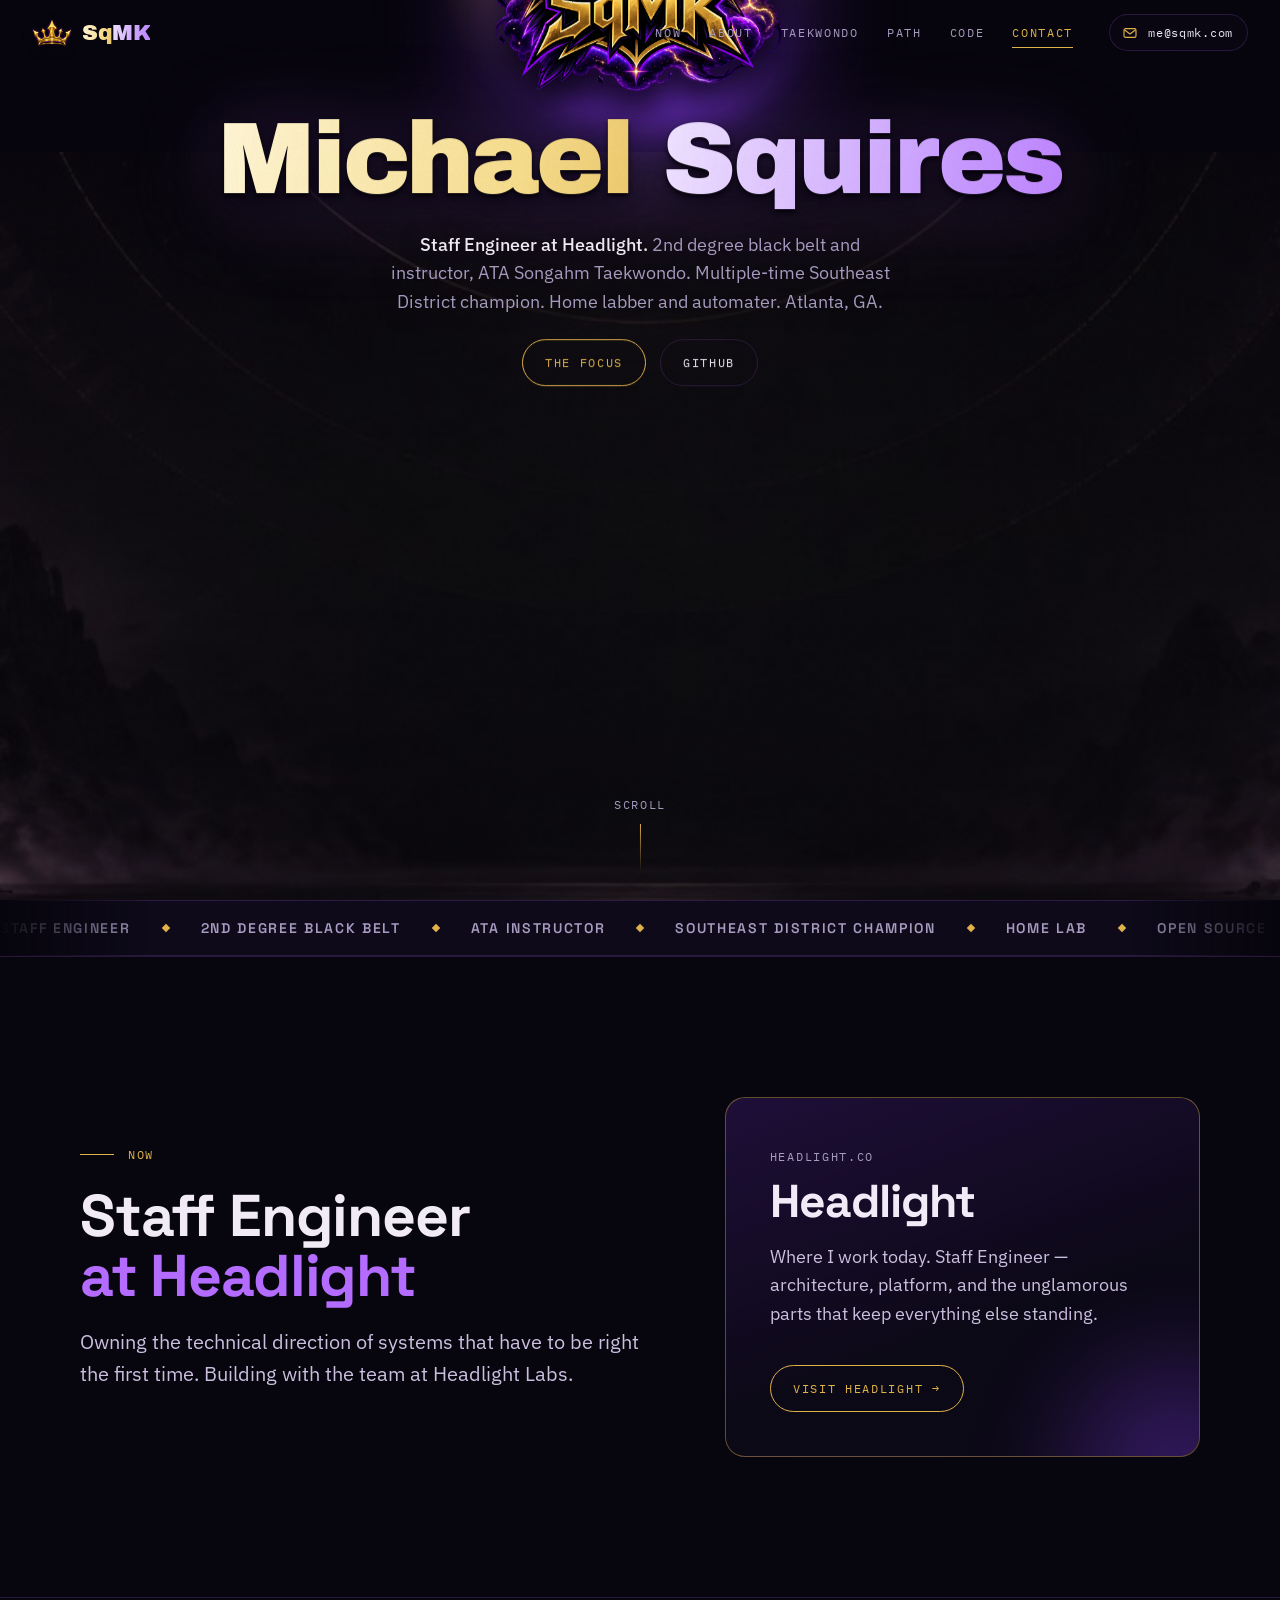
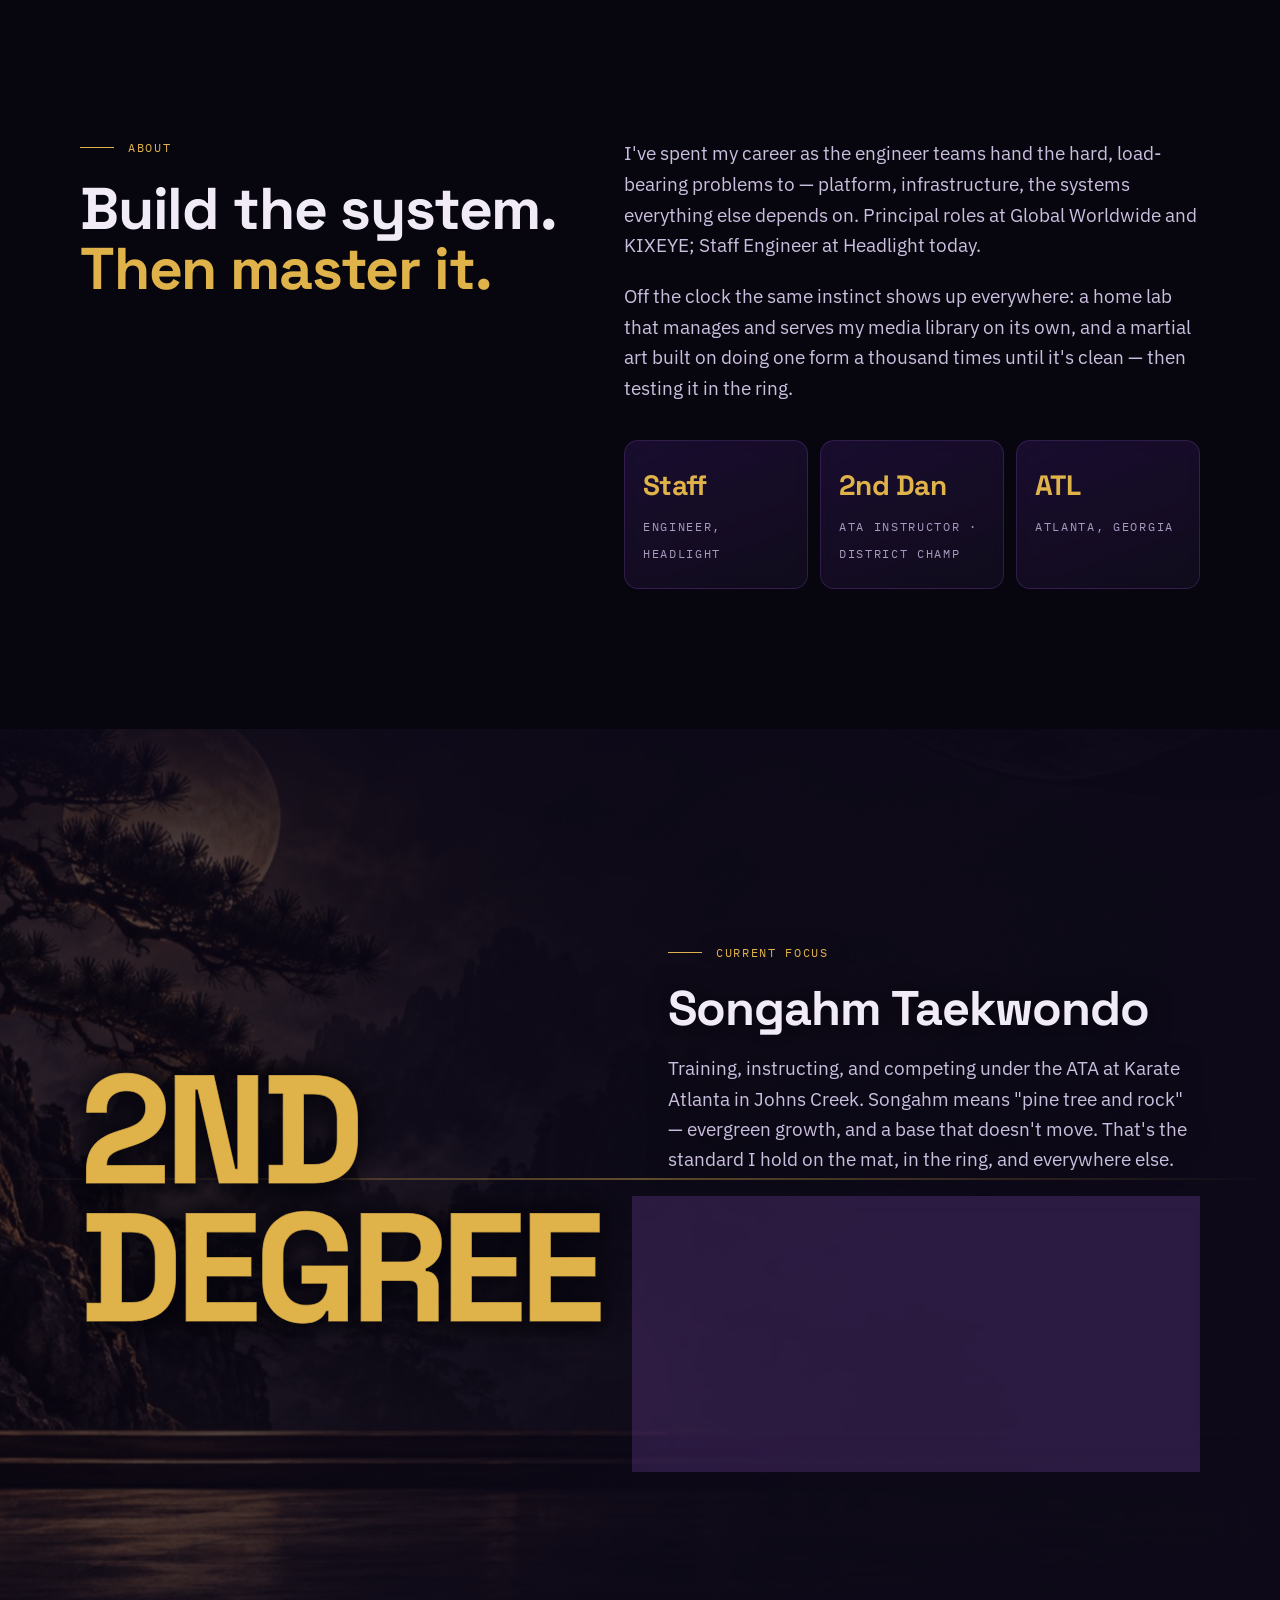
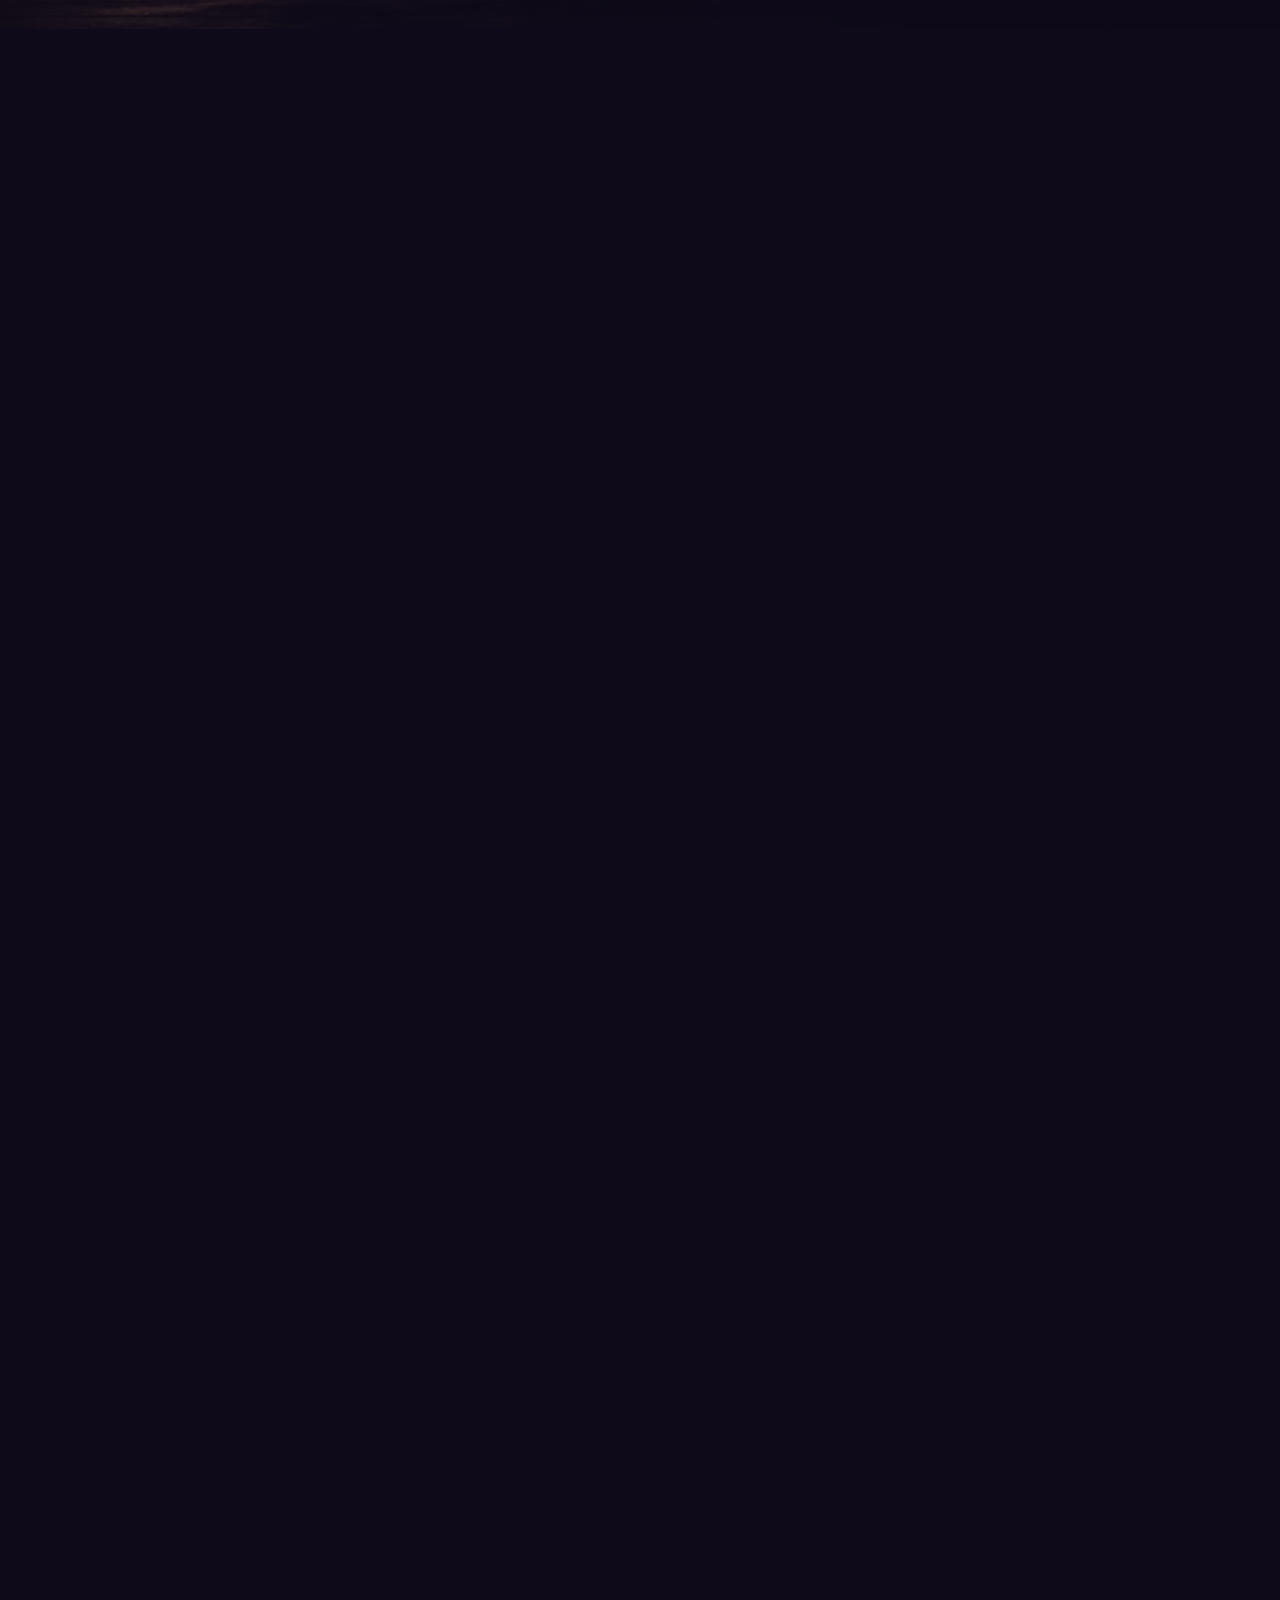
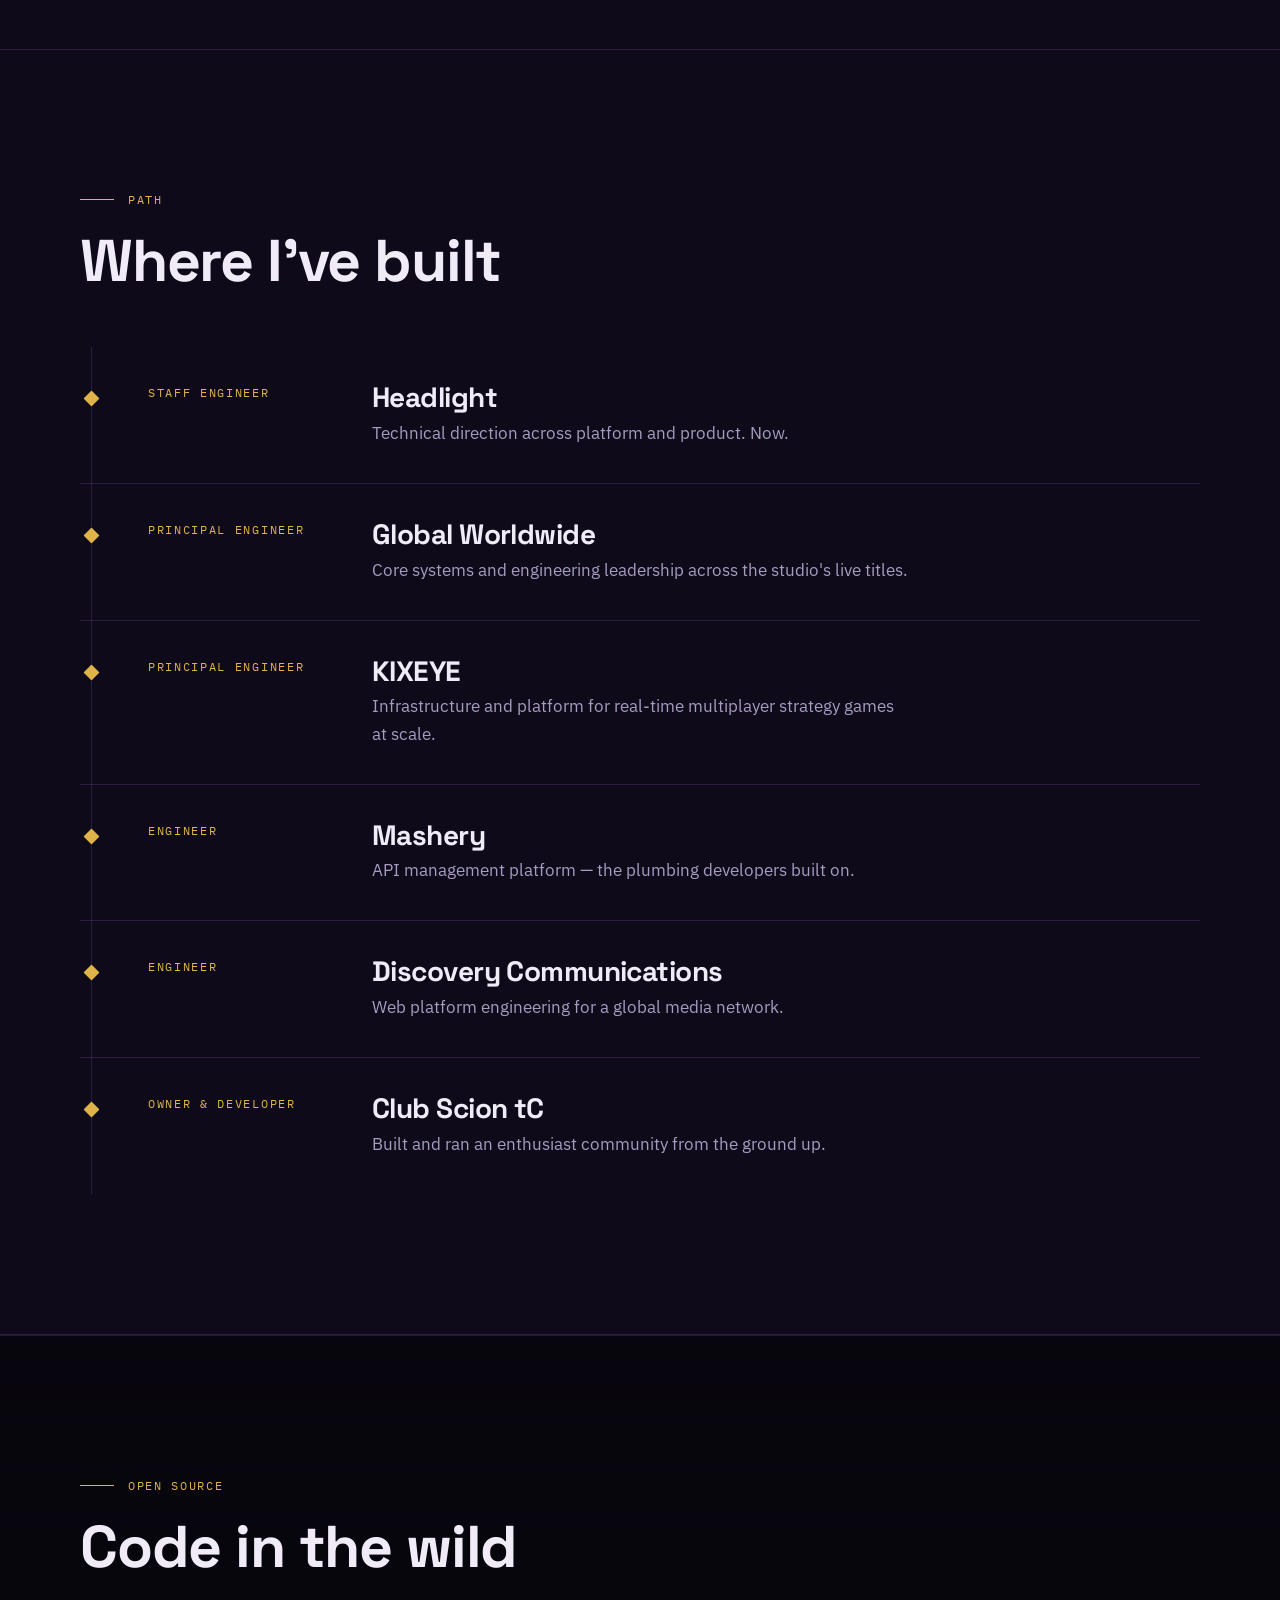
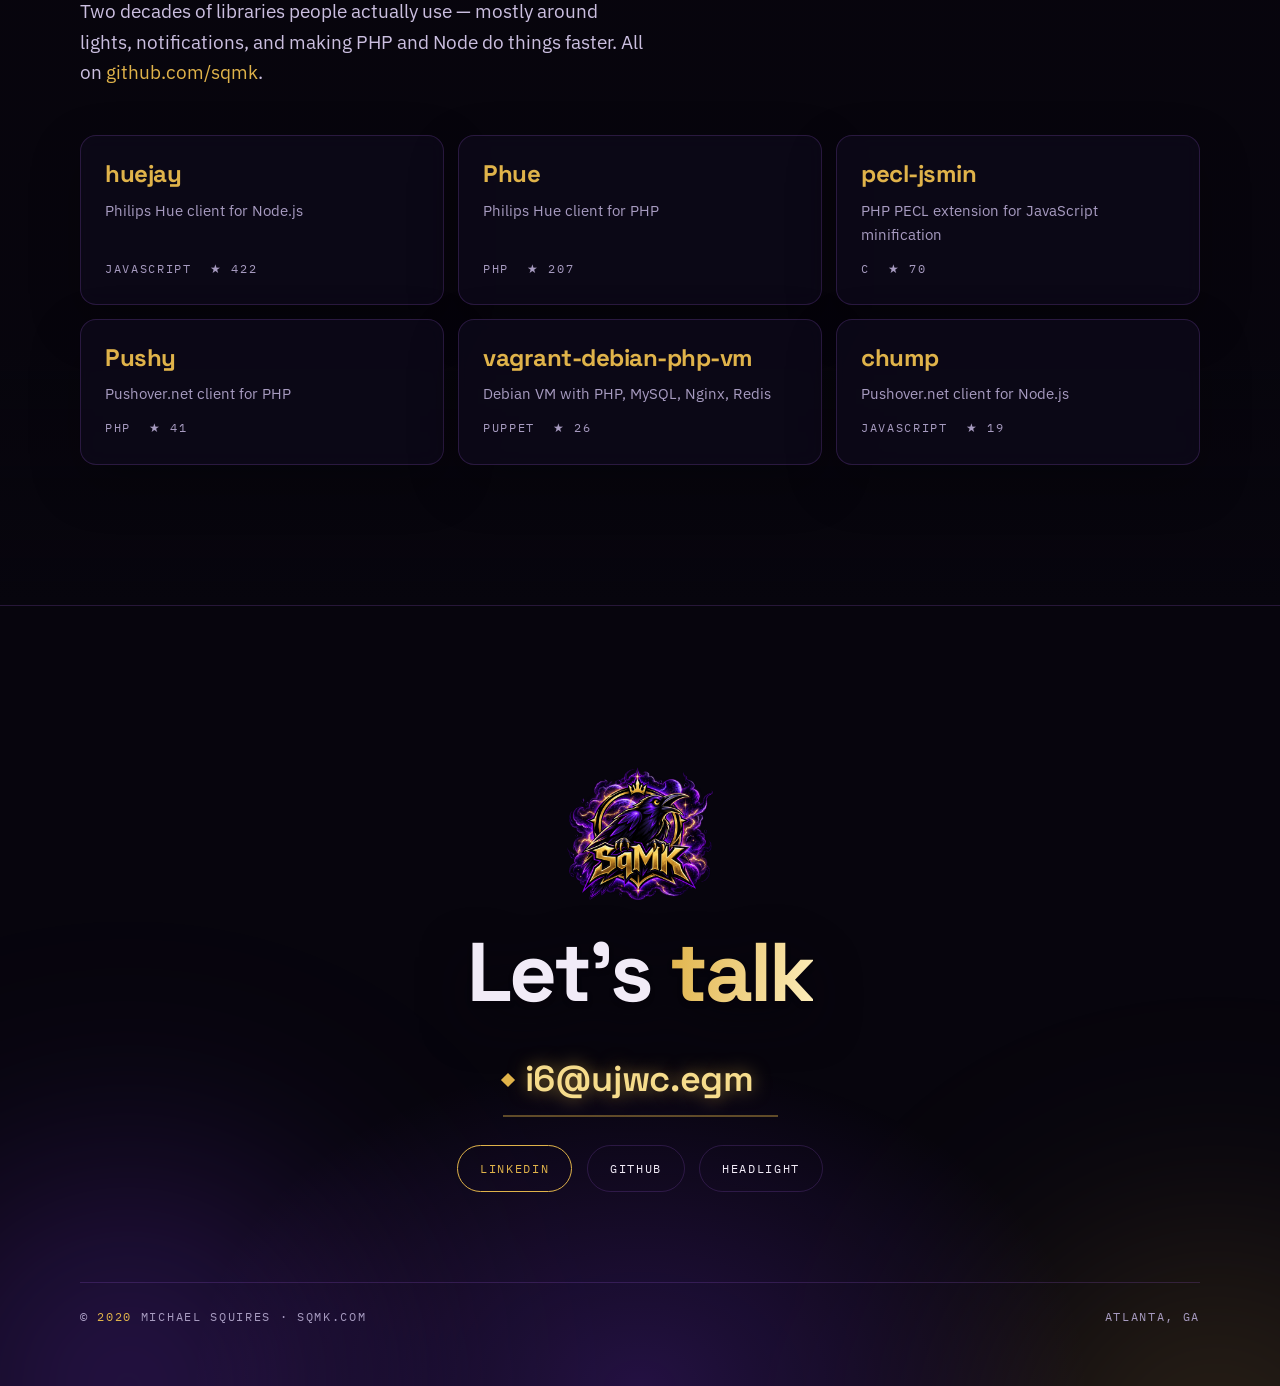
==== commit a2ceefca: "Refresh site" ====
--- a/index.html
+++ b/index.html
@@ -2,7 +2,7 @@
 <html lang="en">
 <head>
 <meta charset="utf-8">
-<meta name="viewport" content="width=device-width, initial-scale=1">
+<meta name="viewport" content="width=device-width, initial-scale=1, viewport-fit=cover">
 <title>SqMK — Michael Squires</title>
 <meta name="description" content="Michael Squires. Staff Engineer at Headlight. 2nd degree black belt and ATA Songahm Taekwondo instructor. Home labber and automater.">
 <link rel="icon" type="image/png" href="assets/favicon.png">
@@ -37,13 +37,13 @@
 
 <header class="hero" id="top">
 <div class="hero-bg" data-parallax="0.25"></div>
-<div class="hero-spot" id="spot"></div>
-<div class="storm" id="storm" aria-hidden="true"><div class="rift" id="rift"></div><i class="horizon" id="horizon"></i><div class="rainbox"></div><svg class="boltsvg" viewBox="0 0 100 100" preserveAspectRatio="none"></svg><i class="bolt"></i></div>
+<div class="storm" id="storm" aria-hidden="true"><div class="rift" id="rift"></div><i class="horizon" id="horizon"></i><div class="rainbox"><div class="rb far"></div><div class="rb mid"></div><div class="rb near"></div></div><svg class="boltsvg" viewBox="0 0 100 100" preserveAspectRatio="none"></svg><i class="bolt"></i></div>
 <div class="mist" aria-hidden="true"></div>
 <div class="afterglow" id="afterglow" aria-hidden="true"></div>
 <div class="pflash" id="pflash" aria-hidden="true"></div>
+<div class="frontrain" id="frontrain" aria-hidden="true"></div>
 <div class="hero-inner" data-parallax="-0.35">
-<div class="hero-logo-wrap" id="logoWrap"><div class="hero-halo"></div><div class="hero-ground"></div><div class="puddle" id="puddle"></div><div class="hero-tilt"><div class="hero-crest"><img class="hero-logo" fetchpriority="high" src="assets/sqmk-logo.png" alt="SqMK raven and crown crest"><i class="iris"></i><i class="menace"></i><i class="evil" id="evil"><i class="halo"></i><i class="rays"></i><i class="rays d"></i><i class="pt"></i></i><i class="eye" id="eye"></i><i class="sheen"></i><i class="gloss"></i><i class="rim" id="rim"></i><span class="spark" id="spark"><i class="ray"></i><i class="ray b"></i><i class="core"></i><i class="burst"></i></span></div></div></div>
+<div class="hero-logo-wrap" id="logoWrap"><div class="hero-halo"></div><div class="hero-ground"></div><div class="hero-tilt"><div class="hero-crest"><img class="hero-logo" fetchpriority="high" src="assets/sqmk-logo.png" alt="SqMK raven and crown crest"><i class="iris"></i><i class="menace"></i><i class="evil" id="evil"><i class="halo"></i><i class="rays"></i><i class="rays d"></i><i class="pt"></i></i><i class="eye" id="eye"></i><i class="sheen"></i><i class="wetgloss"></i><i class="rim" id="rim"></i><span class="spark" id="spark"><i class="ray"></i><i class="ray b"></i><i class="core"></i><i class="burst"></i></span></div></div></div>
 <h1><span class="w">Michael</span> <span class="w">Squires</span></h1>
 <p class="hero-sub"><b>Staff Engineer at Headlight.</b> 2nd degree black belt and instructor, ATA Songahm Taekwondo. Multiple-time Southeast District champion. Home labber and automater. Atlanta, GA.</p>
 <div class="hero-actions">
--- a/css/site.css
+++ b/css/site.css
@@ -1,8 +1,10 @@
 @import url('https://fonts.googleapis.com/css2?family=Space+Grotesk:wght@600;700&family=Archivo+Black&family=IBM+Plex+Sans:wght@400;500&family=IBM+Plex+Mono:wght@400&display=swap');
 @import url('https://fonts.googleapis.com/css2?family=Noto+Sans+KR:wght@700&display=swap&text=%EA%B0%80%EB%82%98%EB%8B%A4%EB%9D%BC%EB%A7%88%EB%B0%94%EC%82%AC%EC%95%84%EC%9E%90%EC%B0%A8%EC%B9%B4%ED%83%80%ED%8C%8C%ED%95%98%EA%B2%80%EB%8F%84%ED%83%9C%EA%B6%8C%EC%86%A1%EC%95%94%EC%8A%B9%ED%95%84%EB%B0%B1%ED%95%99%ED%98%9C%EA%B8%B0%EB%8B%B5%EC%97%B0%EB%AC%B4%EC%98%88%EC%9D%B4%ED%81%B4%EC%8A%A4%EC%BD%B0%EC%96%B4%EC%A0%95%EC%8B%A0%EC%9D%BC%EB%B6%88%EC%84%B1');
-:root{--ink:#07050d;--ink-2:#0e0a1a;--ink-3:#171126;--paper:#f1ebf7;--muted:#a79bc0;--violet:#8b3dff;--violet-deep:#4a1a99;--violet-glow:#b46bff;--gold:#e0b34a;--gold-hi:#f6dc8c;--gold-deep:#9a7222;--line:rgba(180,107,255,.18);--display:"Space Grotesk",system-ui,sans-serif;--body:"IBM Plex Sans",system-ui,sans-serif;--mono:"IBM Plex Mono",monospace}
+:root{--ink:#07050d;--ink-2:#0e0a1a;--ink-3:#171126;--paper:#f1ebf7;--muted:#a79bc0;--violet:#8b3dff;--violet-glow:#b46bff;--gold:#e0b34a;--gold-hi:#f6dc8c;--gold-deep:#9a7222;--line:rgba(180,107,255,.18);--display:"Space Grotesk",system-ui,sans-serif;--body:"IBM Plex Sans",system-ui,sans-serif;--mono:"IBM Plex Mono",monospace}
 *,*::before,*::after{box-sizing:border-box}
-html{scroll-behavior:smooth}
+html{scroll-behavior:smooth;touch-action:manipulation;-webkit-text-size-adjust:100%}
+a,button,[role="button"],.hero-logo-wrap,.foot-crest{-webkit-tap-highlight-color:transparent}
+.hero-logo-wrap img,.foot-crest,.lockup img{-webkit-touch-callout:none;-webkit-user-select:none;user-select:none}
 body{margin:0;background:var(--ink);color:var(--paper);font-family:var(--body);font-size:17px;line-height:1.6;overflow-x:hidden;-webkit-font-smoothing:antialiased}
 a{color:var(--gold);text-decoration:none;text-underline-offset:4px}
 a:hover{color:var(--gold-hi);text-decoration:underline}
@@ -14,7 +16,7 @@
 .kicker::before{content:"";width:34px;height:1px;background:var(--gold)}
 .kicker span{color:var(--gold)}
 /* intro: hero crest starts alone on dark ground, then settles as the art + copy fade in */
-html:not(.ready) .hero-bg,html:not(.ready) .hero-spot{opacity:0}
+html:not(.ready) .hero-bg{opacity:0}
 html:not(.ready) .hero-logo-wrap{transform:translateY(clamp(60px,14vh,140px)) scale(1.25)}
 @keyframes crestSettle{from{opacity:0;transform:scale(.8) rotate(-8deg)}to{opacity:1;transform:none}}
 html:not(.ready) .hero-halo{opacity:0}
@@ -34,16 +36,13 @@
 .foot-crest{cursor:pointer;width:100%;margin:0;filter:drop-shadow(0 0 calc(var(--g) * 12px) rgba(180,107,255,calc(var(--g) * .25))) saturate(calc(1 + var(--g) * .12));transition:filter .5s}
 .foot-crest-wrap.done .foot-crest{filter:drop-shadow(0 0 60px rgba(180,107,255,.85)) saturate(1.5)}
 .foot-crest-wrap::after{content:"";position:absolute;inset:-30%;border-radius:50%;background:radial-gradient(circle,rgba(180,107,255,.55),rgba(139,61,255,.35) 40%,rgba(74,26,153,.15) 60%,transparent 72%);opacity:0;scale:.6;transition:opacity .7s cubic-bezier(.2,.7,.2,1),scale .9s cubic-bezier(.2,.7,.2,1);pointer-events:none;z-index:-1;filter:blur(14px)}
-.foot-crest-wrap:hover::after{opacity:1;scale:1;animation:footGlow 3s .7s ease-in-out infinite}
+@media(hover:hover){.foot-crest-wrap:hover::after{opacity:1;scale:1;animation:footGlow 3s .7s ease-in-out infinite}
 @keyframes footGlow{0%,100%{opacity:1;scale:1}50%{opacity:.7;scale:1.12}}
-.foot-crest-wrap:hover .foot-crest{filter:drop-shadow(0 0 30px rgba(180,107,255,.85)) saturate(1.25);transition:filter .7s cubic-bezier(.2,.7,.2,1)}
-.foot-crest-wrap:hover{transform:scale(calc(1.06 + var(--g) * .14))}
+@media(hover:hover){.foot-crest-wrap:hover .foot-crest{filter:drop-shadow(0 0 30px rgba(180,107,255,.85)) saturate(1.25);transition:filter .7s cubic-bezier(.2,.7,.2,1)}}
+.foot-crest-wrap:hover{transform:scale(calc(1.06 + var(--g) * .14))}}
 #year{color:var(--gold);font-variant-numeric:tabular-nums}
 .grain{position:fixed;inset:0;pointer-events:none;z-index:50;opacity:.5;background-image:url("data:image/svg+xml,%3Csvg xmlns='http://www.w3.org/2000/svg' width='160' height='160'%3E%3Cfilter id='n'%3E%3CfeTurbulence baseFrequency='.9' numOctaves='2' stitchTiles='stitch'/%3E%3CfeColorMatrix values='0 0 0 0 0 0 0 0 0 0 0 0 0 0 0 0 0 0 .06 0'/%3E%3C/filter%3E%3Crect width='100%25' height='100%25' filter='url(%23n)'/%3E%3C/svg%3E")}
 .progress{position:fixed;top:0;left:0;height:2px;width:100%;transform-origin:left;transform:scaleX(0);background:linear-gradient(90deg,var(--violet),var(--gold));z-index:60}
-/* spotlight */
-.hero-spot{position:absolute;inset:0;z-index:-1;pointer-events:none;background:radial-gradient(circle 320px at var(--mx,50%) var(--my,45%),rgba(224,179,74,.16),rgba(139,61,255,.08) 40%,transparent 70%);opacity:0;transition:opacity .6s}
-.hero:hover .hero-spot{opacity:1}
 /* nav */
 .lockup{margin-right:auto;position:relative;display:flex;align-items:center;gap:10px;--cw:40px;--fs:22px}
 .nav.solid .lockup{--cw:32px;--fs:18px}
@@ -56,14 +55,13 @@
 .lockup b .b2{background-image:linear-gradient(100deg,#f0e4ff 0%,#c89bff 30%,var(--violet-glow) 55%,#ead9ff 80%,#a86bff 100%);animation-delay:1.35s}
 .crown-link{display:block;line-height:0}
 .crown-link:hover{text-decoration:none}
-.crown-link:hover img,.lockup:has(.crown-link:hover)::after{transform:translateY(-2px) scale(1.06)}
+@media(hover:hover){.crown-link:hover img,.lockup:has(.crown-link:hover)::after{transform:translateY(-2px) scale(1.06)}.lockup b:hover span{filter:brightness(1.2)}}
 .lockup.hop img,.lockup.hop::after{animation:crownHop .7s cubic-bezier(.2,.7,.2,1) both}
 @keyframes crownHop{0%{transform:translateY(0)}30%{transform:translateY(-14px) rotate(-6deg)}60%{transform:translateY(2px) rotate(2deg)}80%{transform:translateY(-1px)}100%{transform:translateY(0)}}
 .lockup b.long{--bgap:.22em}
-.lockup b:hover span{filter:brightness(1.2)}
 .lockup.scrambling b span{filter:brightness(1.35)}
 html:not(.ready) .lockup::after{opacity:0}
-.nav{position:fixed;top:0;left:0;right:0;z-index:40;display:flex;align-items:center;gap:28px;padding:14px 32px;transition:border-color .4s,padding .45s cubic-bezier(.2,.7,.2,1);border-bottom:1px solid transparent}
+.nav{position:fixed;top:0;left:0;right:0;z-index:40;display:flex;align-items:center;gap:28px;padding:14px 32px;padding-top:max(14px,env(safe-area-inset-top));transition:border-color .4s,padding .45s cubic-bezier(.2,.7,.2,1);border-bottom:1px solid transparent}
 .nav::before{content:"";position:absolute;inset:0;z-index:-1;background:rgba(7,5,13,0);backdrop-filter:blur(0);transition:background .4s,backdrop-filter .4s}
 .nav.solid::before{background:rgba(7,5,13,.72);backdrop-filter:blur(14px)}
 .nav.solid{padding:8px 32px;border-color:var(--line)}
@@ -88,46 +86,54 @@
 .hero.storming .storm{opacity:1}
 .storm .drop{position:absolute;top:-20vh;width:1px;height:var(--l,12vh);background:linear-gradient(rgba(246,220,140,0),rgba(246,220,140,.6));rotate:14deg;animation:fall var(--d,.6s) linear var(--w,0s) infinite}
 @keyframes fall{to{translate:-32vh 140vh}}
+.frontrain{position:absolute;inset:-10% -25%;z-index:5;pointer-events:none;opacity:0;transition:opacity .9s ease,transform 1.1s cubic-bezier(.3,.6,.3,1)}
+.frontrain.gust{transform:skewX(calc(-34deg * var(--gs,1)));transition-duration:.7s}
+.hero.storming .frontrain{opacity:1}
+.frontrain .fdrop{position:absolute;top:-25vh;width:1.8px;height:var(--l,20vh);border-radius:2px;background:linear-gradient(rgba(255,232,170,0),rgba(255,232,170,.6));rotate:14deg;animation:fall var(--d,.35s) linear var(--w,0s) infinite;will-change:translate}
+.storm .drop.far{width:.6px;background:linear-gradient(rgba(220,200,160,0),rgba(220,200,160,.5))}
+.storm .drop.near{width:2.4px;border-radius:2px;filter:blur(1.1px);background:linear-gradient(rgba(255,232,170,0),rgba(255,232,170,.75))}
 .storm .bolt{position:absolute;inset:-10%;background:radial-gradient(ellipse 34% 26% at calc(var(--bx,30%) - 13%) 32%,rgba(200,90,255,.42),transparent 70%),radial-gradient(ellipse 28% 20% at calc(var(--bx,30%) + 16%) 14%,rgba(246,196,120,.34),transparent 70%),radial-gradient(ellipse 46% 30% at calc(var(--bx,30%) + 5%) 44%,rgba(110,30,200,.36),transparent 72%),radial-gradient(ellipse 22% 16% at calc(var(--bx,30%) - 4%) 8%,rgba(255,150,220,.25),transparent 70%),radial-gradient(ellipse 70% 55% at var(--bx,30%) 18%,rgba(240,230,255,.85),rgba(160,110,255,.3) 45%,transparent 75%);filter:blur(14px);opacity:0;mix-blend-mode:screen}
 .storm .bolt.flash{animation:bolt .75s cubic-bezier(.1,.8,.2,1) both}
 @keyframes bolt{0%{opacity:0}5%{opacity:.95}11%{opacity:.1}17%{opacity:.7}26%{opacity:.05}34%{opacity:.3}100%{opacity:0}}
-.drip{position:absolute;width:0;height:0;pointer-events:none;z-index:4}
-.drip::after{content:"";position:absolute;left:calc(var(--sz,1) * -3.5px);top:calc(var(--sz,1) * -4.5px);width:calc(var(--sz,1) * 7px);height:calc(var(--sz,1) * 9px);border-radius:50% 50% 48% 48%/58% 58% 42% 42%;background:radial-gradient(circle at 34% 26%,rgba(255,250,230,.95) 0 9%,rgba(255,250,230,0) 22%),radial-gradient(ellipse at 55% 80%,rgba(255,226,150,.75) 0 14%,rgba(255,226,150,0) 40%),radial-gradient(ellipse at 50% 45%,rgba(246,220,140,.12) 0 45%,rgba(90,58,10,.55) 100%);box-shadow:inset 0 1px 1.5px rgba(40,22,2,.6),inset 0 -1px 1px rgba(255,236,180,.4),0 1.5px 1.5px rgba(5,2,10,.55);backdrop-filter:blur(.7px) brightness(1.3) saturate(1.4) sepia(.35);-webkit-backdrop-filter:blur(.7px) brightness(1.3) saturate(1.4) sepia(.35)}
-.gloss{position:absolute;inset:0;pointer-events:none;z-index:2;-webkit-mask:url("../assets/sqmk-logo.png") center/100% 100% no-repeat;mask:url("../assets/sqmk-logo.png") center/100% 100% no-repeat;opacity:0;transition:opacity 1.4s ease;background:linear-gradient(165deg,rgba(255,255,255,.16),rgba(255,255,255,0) 32%,rgba(20,8,44,0) 60%,rgba(20,8,44,.35));mix-blend-mode:hard-light}
-.gloss::after{content:"";position:absolute;inset:-40%;background:linear-gradient(110deg,transparent 40%,rgba(255,232,170,.26) 50%,transparent 60%);animation:glossRun 3.2s ease-in-out infinite}
-@keyframes glossRun{0%{translate:-30% -20%}100%{translate:30% 20%}}
-.hero.storming .gloss{opacity:1;transition:opacity 3.5s ease 1.8s}
+.drip{position:absolute;width:0;height:0;pointer-events:none;z-index:4;transform-origin:50% 0}
+.drip::after{content:"";position:absolute;left:calc(var(--sz,1) * -3.5px);top:calc(var(--sz,1) * -4.5px);width:calc(var(--sz,1) * 7px);height:calc(var(--sz,1) * 9px);border-radius:50% 50% 48% 48%/58% 58% 42% 42%;background:radial-gradient(circle at 34% 26%,rgba(255,250,230,.95) 0 9%,rgba(255,250,230,0) 22%),radial-gradient(ellipse at 55% 80%,rgba(255,226,150,.75) 0 14%,rgba(255,226,150,0) 40%),radial-gradient(ellipse at 50% 45%,rgba(246,220,140,.12) 0 45%,rgba(90,58,10,.55) 100%);box-shadow:inset 0 1px 1.5px rgba(40,22,2,.6),inset 0 -1px 1px rgba(255,236,180,.4),0 1.5px 1.5px rgba(5,2,10,.55)}
+.hero.storming .sheen,.hero.possessed .sheen{opacity:0!important}
 .hero.storming .hero-logo{filter:saturate(1.15) contrast(1.08) brightness(.92);transition:filter 3.5s ease 1.5s}
 .hero-logo{transition:filter 1.2s}
-.drip{transform-origin:50% 0}
 .trails{position:absolute;inset:0;width:100%;height:100%;overflow:visible;pointer-events:none;z-index:3}
 .trails path{fill:none;stroke:rgba(246,214,130,.34);stroke-linecap:round;stroke-linejoin:round;vector-effect:non-scaling-stroke;filter:drop-shadow(0 0 .8px rgba(10,4,24,.55));transition:opacity 2.4s ease-out}
 .trails path.dry{opacity:0}
-.rift{position:absolute;inset:0;pointer-events:none;opacity:0;background:radial-gradient(1px 1px at 14px 22px,#fff,transparent),radial-gradient(1px 1px at 71px 96px,#f6dc8c,transparent),radial-gradient(1.4px 1.4px at 108px 44px,#e6d4ff,transparent),radial-gradient(1px 1px at 40px 134px,#fff,transparent),radial-gradient(1px 1px at 156px 78px,#fff,transparent),radial-gradient(.8px .8px at 126px 150px,#d8c8ff,transparent),radial-gradient(1.2px 1.2px at 88px 12px,#fff,transparent),radial-gradient(ellipse 40% 36% at var(--bx,50%) 20%,rgba(30,10,60,.9),rgba(12,4,28,.7) 60%,transparent 100%);background-size:180px 180px,180px 180px,180px 180px,180px 180px,180px 180px,180px 180px,180px 180px,100% 100%;-webkit-mask:radial-gradient(ellipse 13% 11% at calc(var(--bx,50%) - 3%) 19%,#000 0 40%,transparent 100%),radial-gradient(ellipse 10% 9% at calc(var(--bx,50%) + 4%) 23%,#000 0 35%,transparent 100%),radial-gradient(ellipse 8% 7% at calc(var(--bx,50%) + 1%) 14%,#000 0 30%,transparent 100%);mask:radial-gradient(ellipse 13% 11% at calc(var(--bx,50%) - 3%) 19%,#000 0 40%,transparent 100%),radial-gradient(ellipse 10% 9% at calc(var(--bx,50%) + 4%) 23%,#000 0 35%,transparent 100%),radial-gradient(ellipse 8% 7% at calc(var(--bx,50%) + 1%) 14%,#000 0 30%,transparent 100%);transform-origin:var(--bx,50%) 20%}
+.rift{position:absolute;inset:0;pointer-events:none;opacity:0;background:radial-gradient(1px 1px at 14px 22px,#fff,transparent),radial-gradient(1px 1px at 71px 96px,#f6dc8c,transparent),radial-gradient(1.4px 1.4px at 108px 44px,#e6d4ff,transparent),radial-gradient(1px 1px at 40px 134px,#fff,transparent),radial-gradient(1px 1px at 156px 78px,#fff,transparent),radial-gradient(.8px .8px at 126px 150px,#d8c8ff,transparent),radial-gradient(1.2px 1.2px at 88px 12px,#fff,transparent),linear-gradient(rgba(18,6,40,.85),rgba(10,3,24,.7));background-size:180px 180px,180px 180px,180px 180px,180px 180px,180px 180px,180px 180px,180px 180px,100% 100%;transform-origin:var(--bx,50%) 0}
 .rift.open{animation:riftOpen 1.3s cubic-bezier(.2,.7,.2,1) both}
-@keyframes riftOpen{0%{opacity:0;transform:scale(.6)}8%{opacity:.9;transform:scale(1)}40%{opacity:.8;transform:scale(1.08)}100%{opacity:0;transform:scale(.85)}}
+@keyframes riftOpen{0%{opacity:0}8%{opacity:.85}40%{opacity:.7}100%{opacity:0}}
 .horizon{position:absolute;left:50%;top:62%;width:230vw;aspect-ratio:1;translate:-50% 0;border-radius:50%;pointer-events:none;opacity:0;background:radial-gradient(circle at 50% 0%,#0b0519 0 30%,#040109 60%,#010003 100%);box-shadow:0 -1px 0 rgba(255,238,205,.6),0 -5px 16px rgba(200,140,255,.45),0 -26px 70px rgba(130,50,230,.3)}
 .horizon.lit{animation:horizonLit 1.1s cubic-bezier(.1,.8,.2,1) both}
 @keyframes horizonLit{0%{opacity:0}5%{opacity:.95}12%{opacity:.25}18%{opacity:.8}30%{opacity:.18}50%{opacity:.32}100%{opacity:0}}
-.rainbox{position:absolute;inset:-10% -25%;transition:transform 1.1s cubic-bezier(.3,.6,.3,1)}
-.rainbox.gust{transform:skewX(-24deg)}
+.rainbox{position:absolute;inset:-10% -25%;--gs:1}
+.rainbox .rb{position:absolute;inset:0;transition:transform 1.1s cubic-bezier(.3,.6,.3,1)}
+.rainbox .rb.far{transition-duration:1.5s}
+.rainbox .rb.near{transition-duration:.8s}
+.rainbox.gust .rb.far{transform:skewX(calc(-13deg * var(--gs)));transition-delay:.28s}
+.rainbox.gust .rb.mid{transform:skewX(calc(-22deg * var(--gs)));transition-delay:.12s}
+.rainbox.gust .rb.near{transform:skewX(calc(-30deg * var(--gs)))}
 .boltsvg{position:absolute;inset:0;width:100%;height:100%;overflow:visible}
 .boltsvg path{fill:none;stroke-linecap:round;stroke-linejoin:round;vector-effect:non-scaling-stroke}
-.boltsvg .core{stroke:#fff8e6;stroke-width:2.2px}
-.boltsvg .glow{stroke:rgba(246,220,140,.55);stroke-width:9px;filter:blur(4px)}
-.boltsvg .branch{stroke:rgba(255,244,214,.85);stroke-width:1.1px}
-.boltsvg g{filter:drop-shadow(0 0 6px rgba(246,220,140,.9)) drop-shadow(0 0 22px rgba(180,107,255,.6))}
+.boltsvg .core{stroke:#fff6d0;stroke-width:1.5px}
+.boltsvg .glow{stroke:rgba(255,176,60,.55);stroke-width:7px;filter:blur(3px)}
+.boltsvg .edge{stroke:#f2b84a;stroke-width:2.8px}
+.boltsvg .branch{stroke:#fff0c0;stroke-width:.9px}
+.boltsvg .bedge{stroke:rgba(242,184,74,.85);stroke-width:2px}
+.boltsvg .twig{stroke:rgba(255,226,150,.85);stroke-width:.8px}
+.boltsvg g{filter:drop-shadow(0 0 3px rgba(255,200,90,.95)) drop-shadow(0 0 10px rgba(255,160,50,.55)) drop-shadow(0 0 28px rgba(160,60,255,.55))}
 .mist{position:absolute;left:-10%;right:-10%;bottom:-6%;height:48%;z-index:-1;pointer-events:none;opacity:0;transition:opacity 2.2s ease;background:radial-gradient(ellipse 40% 60% at 22% 82%,rgba(170,100,255,.3),transparent 70%),radial-gradient(ellipse 46% 55% at 72% 86%,rgba(139,61,255,.26),transparent 70%),linear-gradient(rgba(120,50,220,0),rgba(120,50,220,.22));filter:blur(20px);animation:mistDrift 16s ease-in-out infinite alternate}
 @keyframes mistDrift{from{translate:-4% 0}to{translate:4% -3%}}
 .hero.storming .mist{opacity:1}
-.puddle{position:absolute;left:50%;bottom:-9%;width:70%;height:12%;translate:-50% 0;pointer-events:none;z-index:-1}
-.pring{position:absolute;width:var(--w);aspect-ratio:3.2;margin:calc(var(--w) * -.156) 0 0 calc(var(--w) * -.5);border-radius:50%;border:1px solid rgba(246,220,140,.65);box-shadow:0 0 4px rgba(246,220,140,.35);animation:pring 1.1s ease-out forwards}
-@keyframes pring{from{transform:scale(.08);opacity:1}to{transform:scale(1);opacity:0}}
 .hero-ground{transition:background 1.2s}
 .hero.storming .hero-ground{background:radial-gradient(ellipse at center,rgba(30,20,6,.85),rgba(246,220,140,.2) 50%,transparent 75%)}
 /* storm eye: black socket, a searing violet pinpoint with a wide starburst; face darkens around it */
 .evil{position:absolute;left:57.9%;top:23.5%;width:6.4%;height:6.7%;border-radius:50%;pointer-events:none;z-index:2;opacity:0;transition:opacity 1.2s ease;background:radial-gradient(circle,#000 0 62%,rgba(0,0,0,.92) 70%,rgba(0,0,0,0) 76%)}
-.evil i{position:absolute;left:50%;top:50%;translate:-50% -50%;pointer-events:none}
+.evil i{position:absolute;left:50%;top:50%;translate:calc(-50% + var(--px,0) * 3px) calc(-50% + var(--py,0) * 3px);transition:translate .18s ease-out;pointer-events:none}
+.hero-logo-wrap:not(:hover) .evil i{transition:translate .9s cubic-bezier(.2,.7,.2,1)}
 .evil .pt{width:19%;aspect-ratio:1;border-radius:50%;background:radial-gradient(circle,#fff 0 30%,#f0d2ff 48%,rgba(190,90,255,0) 100%);box-shadow:0 0 2px 1px #fff,0 0 6px 3px rgba(200,110,255,1),0 0 16px 6px rgba(170,60,255,.85),0 0 30px 10px rgba(150,40,255,.45);animation:ptBreathe 1.7s ease-in-out infinite}
 .evil .rays{width:760%;aspect-ratio:1;background:linear-gradient(90deg,transparent 22%,rgba(200,120,255,.85) 49.4%,#fff 50%,rgba(200,120,255,.85) 50.6%,transparent 78%) center/100% 2px no-repeat,linear-gradient(0deg,transparent 28%,rgba(200,120,255,.8) 49.4%,#fff 50%,rgba(200,120,255,.8) 50.6%,transparent 72%) center/2px 100% no-repeat;-webkit-mask:radial-gradient(circle,#000 0 6%,transparent 50%);mask:radial-gradient(circle,#000 0 6%,transparent 50%);filter:drop-shadow(0 0 3px rgba(180,80,255,.9));animation:rayTwinkle 2.6s ease-in-out infinite}
 .evil .rays.d{width:480%;rotate:45deg;opacity:.7;animation-delay:-1.3s}
@@ -142,7 +148,11 @@
 @keyframes rayFlare{0%{scale:1}18%{scale:1.8;opacity:1}100%{scale:1}}
 .menace{position:absolute;inset:0;pointer-events:none;z-index:1;-webkit-mask:url("../assets/sqmk-logo.png") center/100% 100% no-repeat;mask:url("../assets/sqmk-logo.png") center/100% 100% no-repeat;background:radial-gradient(circle at 61.1% 26.85%,transparent 0 3.5%,rgba(0,0,0,.6) 8%,rgba(0,0,0,.35) 18%,rgba(0,0,0,.12) 32%,transparent 46%);opacity:0;transition:opacity 1.2s ease}
 .hero.possessed .menace{opacity:1}
-.rim{position:absolute;inset:0;pointer-events:none;z-index:3;-webkit-mask:url("../assets/sqmk-logo.png") center/100% 100% no-repeat;mask:url("../assets/sqmk-logo.png") center/100% 100% no-repeat;background:radial-gradient(ellipse 90% 75% at var(--lx,30%) -5%,rgba(255,246,220,.9),rgba(246,220,140,.3) 40%,transparent 72%);mix-blend-mode:screen;opacity:0}
+.wetgloss{position:absolute;inset:0;pointer-events:none;z-index:2;overflow:hidden;-webkit-mask:url("../assets/sqmk-logo.png") center/100% 100% no-repeat;mask:url("../assets/sqmk-logo.png") center/100% 100% no-repeat;opacity:0;transition:opacity .9s ease;background:linear-gradient(172deg,rgba(255,255,255,.08),transparent 38%,rgba(10,4,24,.2))}
+.wetgloss::before{content:"";position:absolute;inset:0;background:radial-gradient(ellipse 46% 26% at 40% 20%,rgba(255,250,236,.34),rgba(255,250,236,.1) 45%,transparent 72%),radial-gradient(ellipse 30% 14% at 62% 62%,rgba(255,244,220,.14),transparent 70%);translate:calc(var(--px,0) * -5%) calc(var(--py,0) * -4%);transition:translate .18s ease-out}
+.hero-logo-wrap:not(:hover) .wetgloss::before{transition:translate .9s cubic-bezier(.2,.7,.2,1)}
+.hero.storming .wetgloss{opacity:1;transition:opacity 3s ease 3.5s}
+.rim{position:absolute;inset:0;pointer-events:none;z-index:3;-webkit-mask:url("../assets/sqmk-logo.png") center/100% 100% no-repeat;mask:url("../assets/sqmk-logo.png") center/100% 100% no-repeat;background:radial-gradient(ellipse 90% 85% at var(--lx,30%) var(--ly,0%),rgba(255,248,228,.95),rgba(246,220,140,.45) 40%,transparent 75%),linear-gradient(var(--la,180deg),rgba(255,244,214,.6) 0%,rgba(246,220,140,.28) 38%,transparent 78%);mix-blend-mode:screen;opacity:0}
 .rim.flash{animation:strikeLit .75s cubic-bezier(.1,.8,.2,1) both}
 @keyframes strikeLit{0%{opacity:0}5%{opacity:1}11%{opacity:.15}17%{opacity:.8}26%{opacity:.1}34%{opacity:.35}100%{opacity:0}}
 .hero h1.lit{animation:nameLit .75s cubic-bezier(.1,.8,.2,1)}
@@ -162,7 +172,6 @@
 .hero-inner{position:relative;display:grid;gap:22px;justify-items:center;text-align:center;padding:120px 24px 90px;will-change:transform}
 .hero-logo-wrap{position:relative;display:grid;place-items:center;perspective:900px;cursor:pointer;user-select:none;transition:transform 1.3s cubic-bezier(.2,.7,.2,1)}
 .hero h1.ko{font-family:"Noto Sans KR",var(--display);font-size:clamp(38px,6.6vw,92px);letter-spacing:-.01em;font-weight:700}
-.hero h1.ko .w{animation:none}
 .hero-tilt{transform:rotateX(var(--ry,0deg)) rotateY(var(--rx,0deg)) translate3d(var(--tx,0px),var(--ty,0px),0);transition:transform .18s ease-out;will-change:transform}
 .hero-logo-wrap:not(:hover) .hero-tilt{transition:transform .9s cubic-bezier(.2,.7,.2,1)}
 .iris{position:absolute;inset:0;pointer-events:none;clip-path:ellipse(2.8% 2.95% at 61.1% 26.85%);background:#050208}
@@ -195,7 +204,7 @@
 .hero-logo{width:100%;display:block}
 .sheen{position:absolute;inset:0;pointer-events:none;z-index:3;mix-blend-mode:screen;-webkit-mask:url("../assets/sqmk-logo.png") center/100% 100% no-repeat;mask:url("../assets/sqmk-logo.png") center/100% 100% no-repeat;opacity:0;transition:opacity .5s}
 .sheen::before{content:"";position:absolute;inset:-60%;background:linear-gradient(115deg,transparent 22%,rgba(255,250,235,.10) 38%,rgba(255,250,235,.26) 50%,rgba(200,160,255,.16) 58%,transparent 76%);translate:calc(var(--px,0) * 22%) calc(var(--py,0) * 18%);transition:translate .18s ease-out}
-.hero-logo-wrap:hover .sheen{opacity:1}
+@media(hover:hover){.hero-logo-wrap:hover .sheen{opacity:1}}
 .hero-logo-wrap:not(:hover) .sheen::before{transition:translate .9s cubic-bezier(.2,.7,.2,1)}
 .hero-halo{position:absolute;width:120%;translate:calc(var(--tx,0px) * -1.6) calc(var(--ty,0px) * -1.6);transition:opacity 1.4s .3s,translate .4s ease-out;aspect-ratio:1;border-radius:50%;background:conic-gradient(from 0deg,transparent,rgba(224,179,74,.5),transparent 30%,rgba(139,61,255,.6),transparent 60%,rgba(224,179,74,.4),transparent);filter:blur(18px);animation:spin 14s linear infinite;opacity:.7}
 @keyframes spin{to{transform:rotate(360deg)}}
@@ -217,6 +226,7 @@
 .scroll-cue{position:absolute;bottom:28px;left:50%;transform:translateX(-50%);display:grid;justify-items:center;gap:10px}
 .scroll-cue i{width:1px;height:48px;background:linear-gradient(180deg,var(--gold),transparent);animation:drop 1.8s ease-in-out infinite}
 @keyframes drop{0%{transform:scaleY(0);transform-origin:top}50%{transform:scaleY(1);transform-origin:top}51%{transform-origin:bottom}100%{transform:scaleY(0);transform-origin:bottom}}
+.paused,.paused *,.paused *::before,.paused *::after{animation-play-state:paused!important}
 /* marquee */
 .marquee{overflow:hidden;border-top:1px solid var(--line);border-bottom:1px solid var(--line);padding:16px 0;background:var(--ink-2);mask:linear-gradient(90deg,transparent,#000 12%,#000 88%,transparent)}
 .marquee-track{display:flex;align-items:center;gap:32px;width:max-content;animation:scroll 32s linear infinite;font-family:var(--display);font-weight:600;font-size:14px;letter-spacing:.12em;text-transform:uppercase;color:var(--muted)}
@@ -287,7 +297,7 @@
 @media(max-width:760px){.tl::before,.tl-line{left:5px}.tl-item{grid-template-columns:1fr;gap:6px;padding:28px 0 28px 28px}.tl-item::before{left:0;top:34px}.tl-item h3{font-size:24px}.tl-item p{margin-top:4px}}
 /* projects */
 .work{isolation:isolate;border-top:1px solid var(--line);border-bottom:1px solid var(--line);background:linear-gradient(180deg,var(--ink),rgba(7,5,13,.6) 30%,rgba(7,5,13,.6) 70%,var(--ink)),url("../assets/art-3.jpg") center/cover no-repeat fixed var(--ink)}
-@media(max-width:820px){.work{background-attachment:scroll}}
+@media(max-width:820px),(hover:none){.work{background-attachment:scroll}}
 .work h2{font-size:clamp(34px,4.6vw,64px);margin-bottom:12px}
 .work .lead{color:#cbbfe0;font-size:19px;max-width:620px;margin-bottom:48px;text-wrap:pretty}
 .repos{display:grid;grid-template-columns:repeat(3,1fr);gap:14px}
@@ -324,4 +334,5 @@
 .email:hover{color:var(--gold-hi);border-color:var(--gold-hi);text-decoration:none}
 .email::before{content:"";width:10px;height:10px;background:var(--gold);transform:rotate(45deg);flex:none}
 .foot{display:flex;justify-content:space-between;gap:16px;flex-wrap:wrap;border-top:1px solid var(--line);padding-top:24px}
+@media(max-width:760px){.contact-bg i{filter:blur(60px)}.hero-halo{filter:blur(14px)}.mist{filter:blur(14px)}.storm .bolt{filter:blur(10px)}.storm .drop.near{filter:none}.nav{gap:16px;padding:12px 18px}.nav.solid{padding:8px 18px}.hero-inner{padding:104px 20px 84px}}
 @media(prefers-reduced-motion:reduce){.reveal{opacity:1;transform:none}.hero-crest,.hero-ground,.hero-halo,.spark i,.iris::before,.scroll-cue i,.marquee-track,.hero h1 .w,.hero-sub,.hero-actions,.lockup img,.lockup::after,.lockup b,.lockup b span,.contact-bg i,.talk .em,.email{animation:none}.talk .w i,.links .btn{opacity:1;transform:none}.links.in .btn{animation:none}html:not(.ready) .hero-logo-wrap{transform:none}}
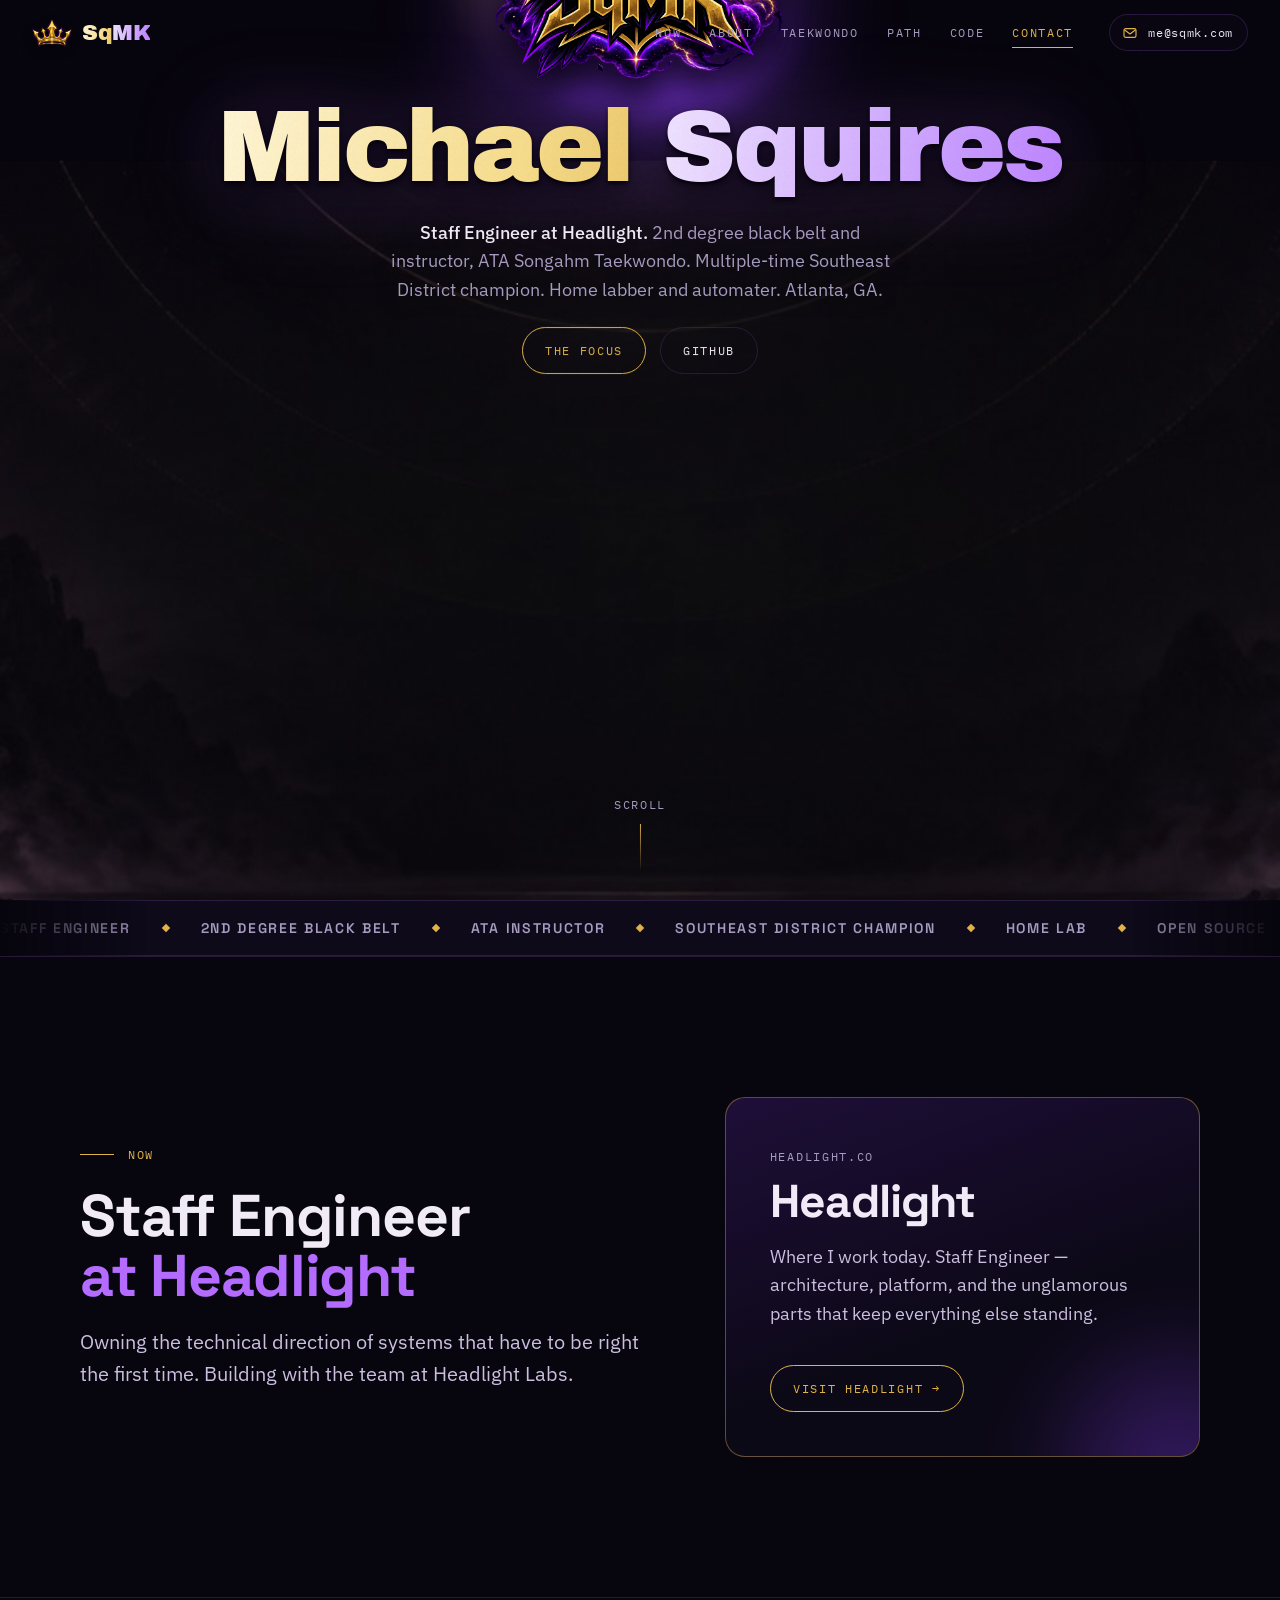
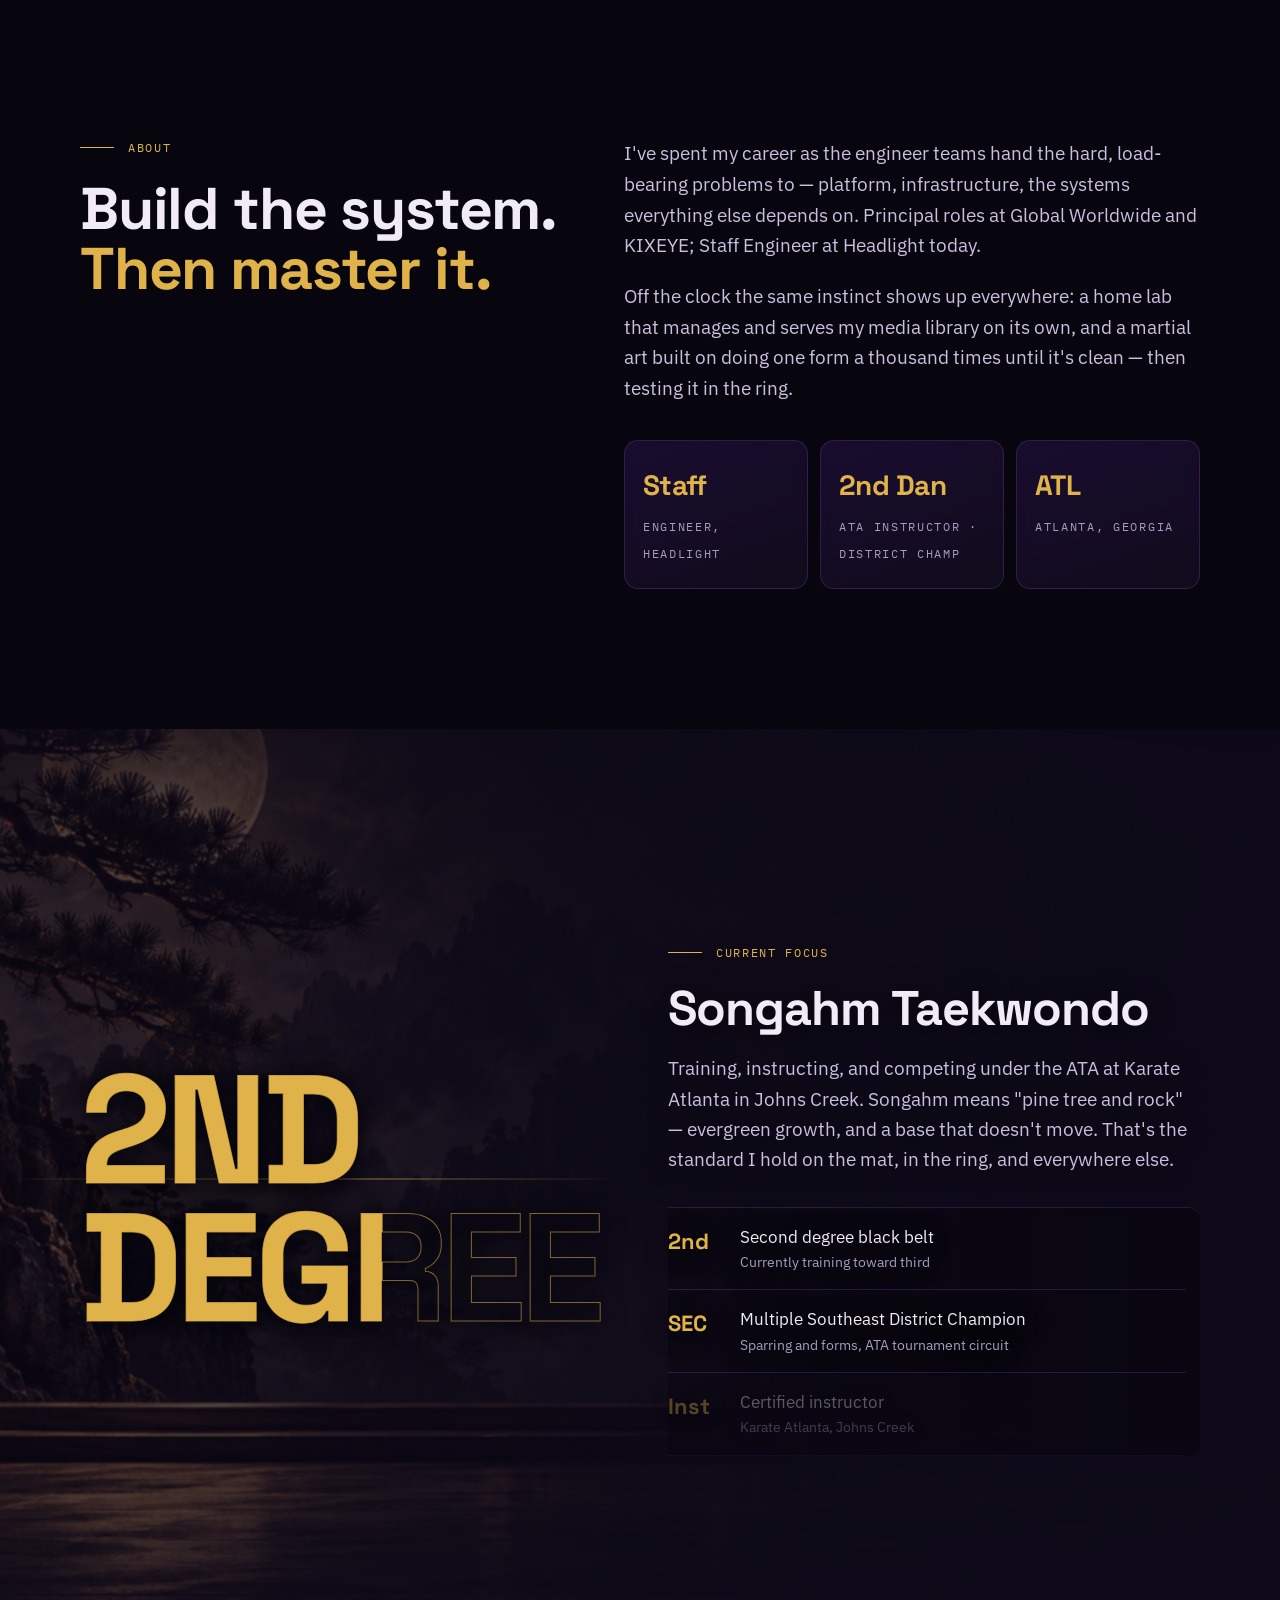
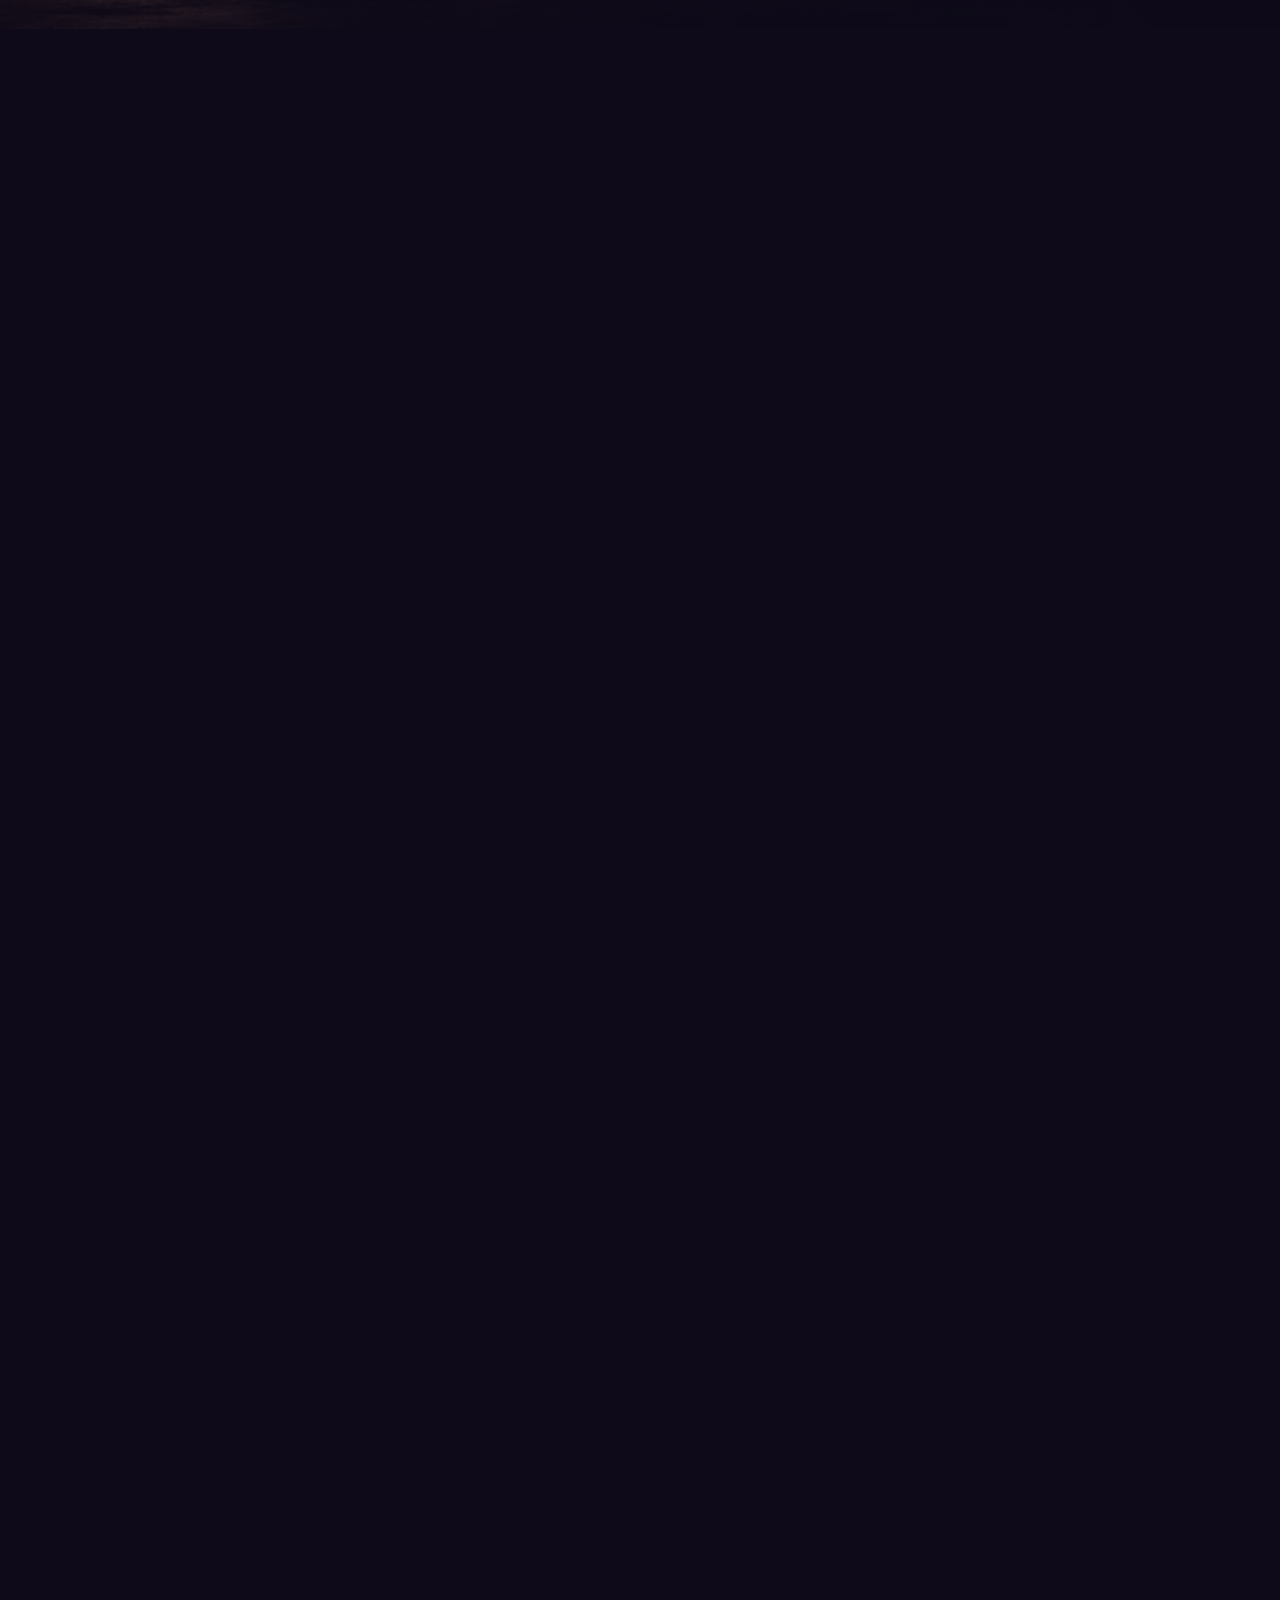
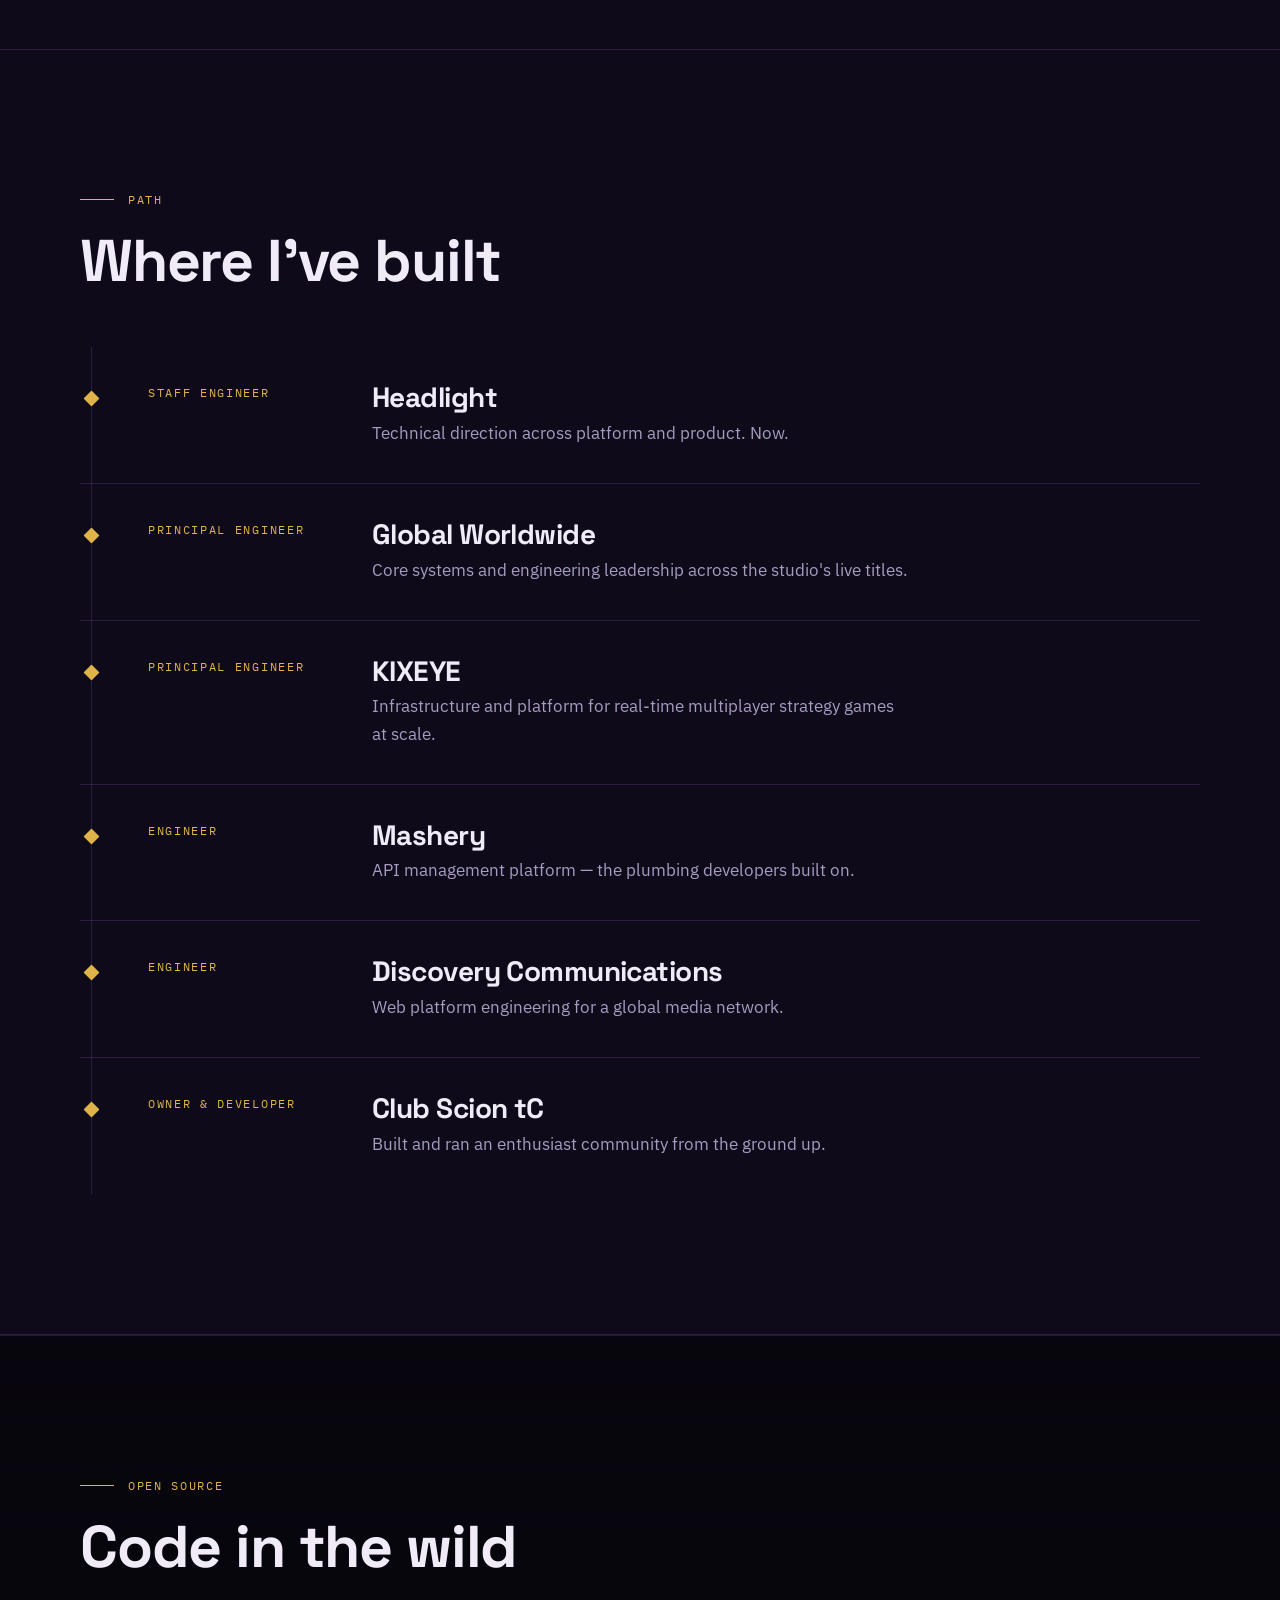
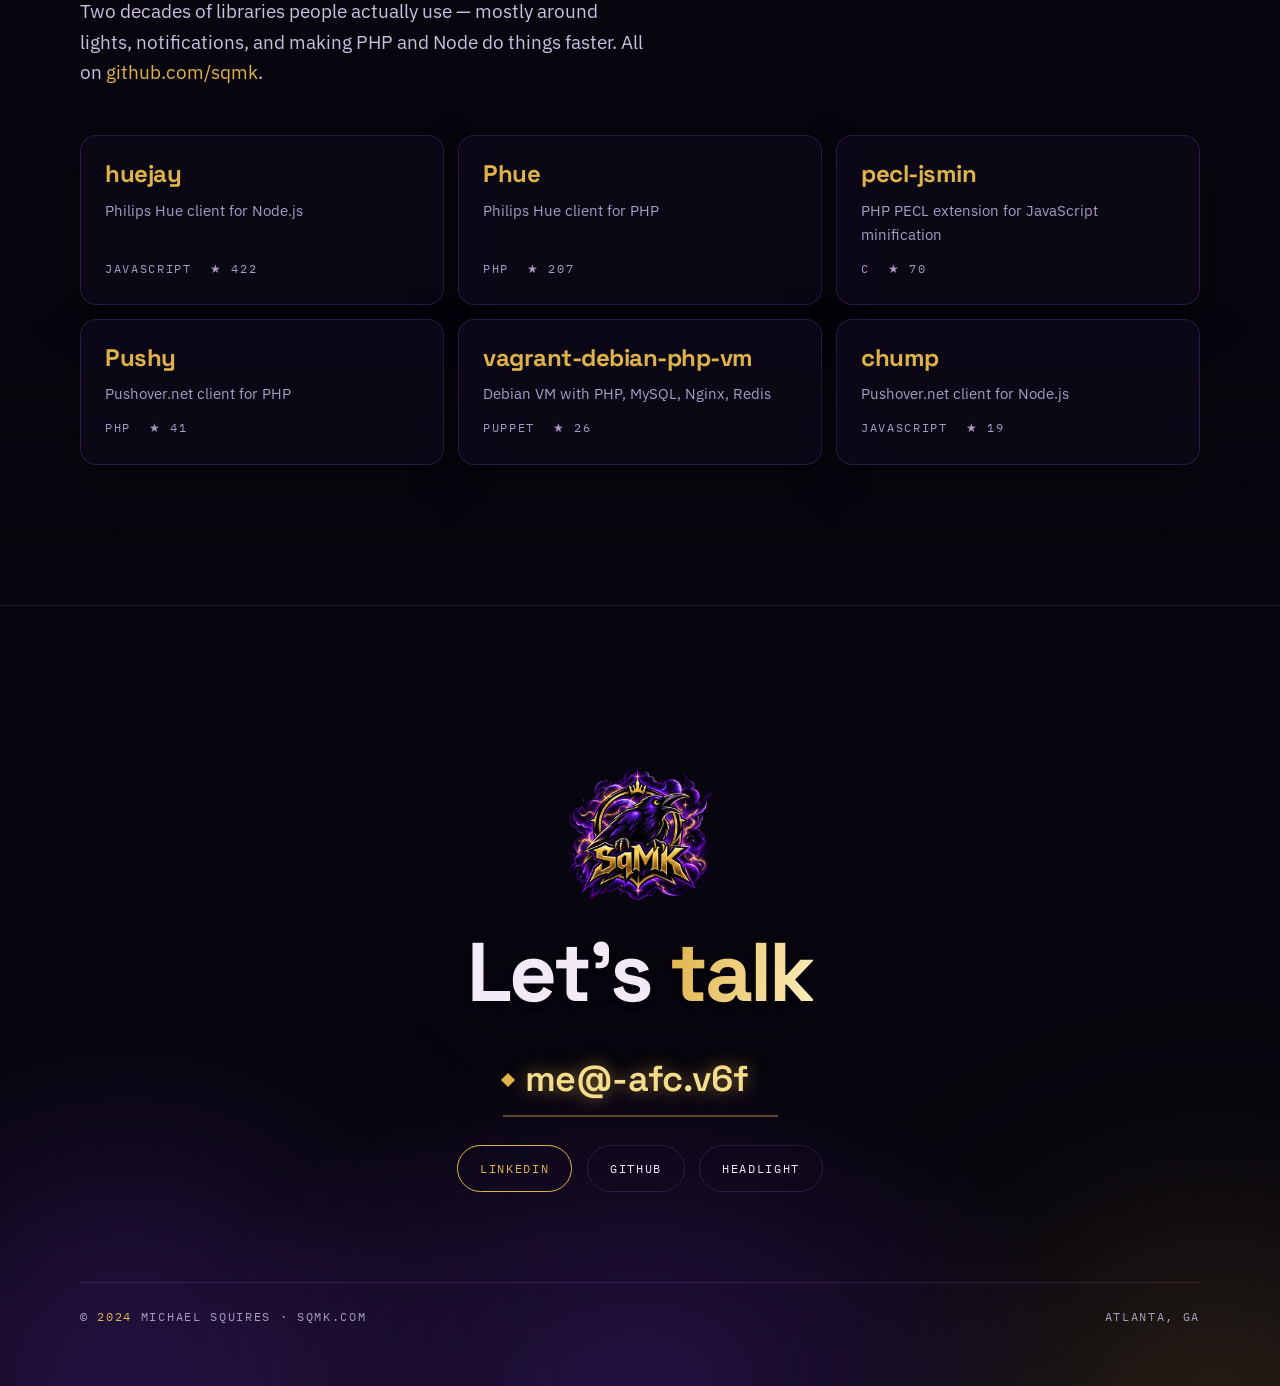
==== commit ac0e0fdd: "Meteor revisions" ====
--- a/index.html
+++ b/index.html
@@ -43,7 +43,7 @@
 <div class="pflash" id="pflash" aria-hidden="true"></div>
 <div class="frontrain" id="frontrain" aria-hidden="true"></div>
 <div class="hero-inner" data-parallax="-0.35">
-<div class="hero-logo-wrap" id="logoWrap"><div class="hero-halo"></div><div class="hero-ground"></div><div class="hero-tilt"><div class="hero-crest"><img class="hero-logo" fetchpriority="high" src="assets/sqmk-logo.png" alt="SqMK raven and crown crest"><i class="iris"></i><i class="menace"></i><i class="evil" id="evil"><i class="halo"></i><i class="rays"></i><i class="rays d"></i><i class="pt"></i></i><i class="eye" id="eye"></i><i class="sheen"></i><i class="wetgloss"></i><i class="rim" id="rim"></i><span class="spark" id="spark"><i class="ray"></i><i class="ray b"></i><i class="core"></i><i class="burst"></i></span></div></div></div>
+<div class="hero-logo-wrap" id="logoWrap"><div class="hero-halo"></div><div class="dark-pulse" id="darkPulse" aria-hidden="true"></div><div class="hero-ground"></div><div class="hero-tilt"><div class="hero-crest"><img class="hero-logo" fetchpriority="high" draggable="false" src="assets/sqmk-logo.png" alt="SqMK raven and crown crest"><i class="iris"></i><i class="menace"></i><i class="eyelight" aria-hidden="true"></i><i class="glint" aria-hidden="true"></i><i class="meteorlight" id="meteorlight" aria-hidden="true"></i><i class="dusk" aria-hidden="true"></i><i class="evil" id="evil"><i class="halo"></i><i class="rays"></i><i class="rays d"></i><i class="pt"></i></i><i class="eye" id="eye"></i><i class="sheen"></i><i class="rim" id="rim"></i><span class="spark" id="spark"><i class="ray"></i><i class="ray b"></i><i class="core"></i><i class="burst"></i></span></div></div></div>
 <h1><span class="w">Michael</span> <span class="w">Squires</span></h1>
 <p class="hero-sub"><b>Staff Engineer at Headlight.</b> 2nd degree black belt and instructor, ATA Songahm Taekwondo. Multiple-time Southeast District champion. Home labber and automater. Atlanta, GA.</p>
 <div class="hero-actions">
--- a/css/site.css
+++ b/css/site.css
@@ -8,7 +8,7 @@
 body{margin:0;background:var(--ink);color:var(--paper);font-family:var(--body);font-size:17px;line-height:1.6;overflow-x:hidden;-webkit-font-smoothing:antialiased}
 a{color:var(--gold);text-decoration:none;text-underline-offset:4px}
 a:hover{color:var(--gold-hi);text-decoration:underline}
-img{display:block;max-width:100%}
+img{display:block;max-width:100%;-webkit-user-drag:none;user-select:none}
 h1,h2,h3{font-family:var(--display);font-weight:700;line-height:1.02;margin:0;letter-spacing:-.02em}
 .wrap{width:min(1120px,calc(100% - 48px));margin:0 auto}
 .mono{font-family:var(--mono);font-size:12px;letter-spacing:.14em;text-transform:uppercase;color:var(--muted)}
@@ -31,8 +31,6 @@
 .foot-crest-wrap.pulse::before{border:1px solid rgba(180,107,255,.5);animation:ring .7s ease-out}
 @keyframes ring{0%{transform:scale(.9);opacity:1}100%{transform:scale(1.5);opacity:0}}
 .foot-crest-wrap.done{transform:scale(1.9);transition:transform .9s cubic-bezier(.34,1.56,.64,1)}
-.foot-crest-wrap.charged .foot-crest{animation:shiver .12s linear infinite}
-@keyframes shiver{0%,100%{transform:translate(0,0) rotate(0)}20%{transform:translate(calc(var(--s) * -10px),calc(var(--s) * 8px)) rotate(calc(var(--s) * -5deg))}40%{transform:translate(calc(var(--s) * 10px),calc(var(--s) * -6px)) rotate(calc(var(--s) * 5deg))}60%{transform:translate(calc(var(--s) * -8px),calc(var(--s) * -10px)) rotate(calc(var(--s) * -4deg))}80%{transform:translate(calc(var(--s) * 9px),calc(var(--s) * 10px)) rotate(calc(var(--s) * 4deg))}}
 .foot-crest{cursor:pointer;width:100%;margin:0;filter:drop-shadow(0 0 calc(var(--g) * 12px) rgba(180,107,255,calc(var(--g) * .25))) saturate(calc(1 + var(--g) * .12));transition:filter .5s}
 .foot-crest-wrap.done .foot-crest{filter:drop-shadow(0 0 60px rgba(180,107,255,.85)) saturate(1.5)}
 .foot-crest-wrap::after{content:"";position:absolute;inset:-30%;border-radius:50%;background:radial-gradient(circle,rgba(180,107,255,.55),rgba(139,61,255,.35) 40%,rgba(74,26,153,.15) 60%,transparent 72%);opacity:0;scale:.6;transition:opacity .7s cubic-bezier(.2,.7,.2,1),scale .9s cubic-bezier(.2,.7,.2,1);pointer-events:none;z-index:-1;filter:blur(14px)}
@@ -84,25 +82,23 @@
 .hero.storming .hero-bg{opacity:0;transition:opacity 2s ease,filter 1s ease}
 .storm{position:absolute;inset:0;z-index:-1;pointer-events:none;overflow:hidden;opacity:0;transition:opacity .9s ease}
 .hero.storming .storm{opacity:1}
-.storm .drop{position:absolute;top:-20vh;width:1px;height:var(--l,12vh);background:linear-gradient(rgba(246,220,140,0),rgba(246,220,140,.6));rotate:14deg;animation:fall var(--d,.6s) linear var(--w,0s) infinite}
-@keyframes fall{to{translate:-32vh 140vh}}
+.storm .drop{position:absolute;top:-30vh;width:1.2px;height:var(--l,14vh);border-radius:2px;background:linear-gradient(rgba(190,120,255,0),rgba(200,140,255,.55) 65%,#f2e2ff);rotate:42deg;opacity:0;animation:meteor var(--d,2s) cubic-bezier(.4,0,.8,.6) var(--w,0s) infinite;will-change:translate,opacity}
+.storm .drop::after{content:"";position:absolute;left:50%;bottom:-2px;width:var(--h,3px);height:var(--h,3px);border-radius:50%;translate:-50% 0;background:#fbf4ff;box-shadow:0 0 5px 1px rgba(220,170,255,.95),0 0 16px 4px rgba(160,70,255,.5)}
+@keyframes meteor{0%{translate:0 0;opacity:0}3%{opacity:var(--o,.6)}34%{opacity:var(--o,.6)}40%{translate:-126vh 140vh;opacity:0}100%{translate:-126vh 140vh;opacity:0}}
 .frontrain{position:absolute;inset:-10% -25%;z-index:5;pointer-events:none;opacity:0;transition:opacity .9s ease,transform 1.1s cubic-bezier(.3,.6,.3,1)}
-.frontrain.gust{transform:skewX(calc(-34deg * var(--gs,1)));transition-duration:.7s}
 .hero.storming .frontrain{opacity:1}
-.frontrain .fdrop{position:absolute;top:-25vh;width:1.8px;height:var(--l,20vh);border-radius:2px;background:linear-gradient(rgba(255,232,170,0),rgba(255,232,170,.6));rotate:14deg;animation:fall var(--d,.35s) linear var(--w,0s) infinite;will-change:translate}
-.storm .drop.far{width:.6px;background:linear-gradient(rgba(220,200,160,0),rgba(220,200,160,.5))}
-.storm .drop.near{width:2.4px;border-radius:2px;filter:blur(1.1px);background:linear-gradient(rgba(255,232,170,0),rgba(255,232,170,.75))}
+.frontrain .bigm{position:absolute;top:-75vh;width:16px;height:85vh;border-radius:10px;rotate:42deg;opacity:0;background:linear-gradient(rgba(150,50,255,0),rgba(160,60,255,.5) 25%,rgba(215,150,255,.8) 62%,rgba(248,236,255,1) 92%,#fff);box-shadow:0 0 14px 3px rgba(220,160,255,.7),0 0 46px 10px rgba(160,60,255,.45);will-change:transform,opacity;animation:bigMeteor 2.4s cubic-bezier(.35,0,.75,.55) var(--w,3.4s) 1 both}
+.frontrain .bigm::before{content:"";position:absolute;left:50%;bottom:-26px;width:56px;height:56px;border-radius:50%;translate:-50% 0;background:radial-gradient(circle,#fff 0 36%,#f0dcff 52%,rgba(190,110,255,0) 74%);box-shadow:0 0 34px 14px rgba(240,220,255,.95),0 0 110px 40px rgba(180,90,255,.65),0 0 220px 80px rgba(130,40,255,.5)}
+.frontrain .bigm::after{content:"";position:absolute;left:-10px;right:-10px;top:10%;bottom:6%;background:radial-gradient(1.5px 1.5px at 30% 20%,#ffe7a8,transparent),radial-gradient(1.5px 1.5px at 70% 45%,#fff,transparent),radial-gradient(2px 2px at 20% 65%,#ffd27a,transparent),radial-gradient(1.5px 1.5px at 80% 80%,#e6d4ff,transparent),radial-gradient(1px 1px at 45% 35%,#fff,transparent);opacity:.9}
+@keyframes bigMeteor{0%{translate:0 0;opacity:0}5%{opacity:1}84%{opacity:1}100%{translate:-170vh 189vh;opacity:0}}
+.storm .drop.far{width:.6px;--h:1.4px;background:linear-gradient(rgba(220,210,255,0),rgba(230,220,255,.7))}
+.storm .drop.far::after{box-shadow:none}
+.storm .drop.near{width:2px;--h:5px;background:linear-gradient(rgba(180,90,255,0),rgba(190,110,255,.45) 45%,rgba(240,220,255,.95) 90%,#fff)}
 .storm .bolt{position:absolute;inset:-10%;background:radial-gradient(ellipse 34% 26% at calc(var(--bx,30%) - 13%) 32%,rgba(200,90,255,.42),transparent 70%),radial-gradient(ellipse 28% 20% at calc(var(--bx,30%) + 16%) 14%,rgba(246,196,120,.34),transparent 70%),radial-gradient(ellipse 46% 30% at calc(var(--bx,30%) + 5%) 44%,rgba(110,30,200,.36),transparent 72%),radial-gradient(ellipse 22% 16% at calc(var(--bx,30%) - 4%) 8%,rgba(255,150,220,.25),transparent 70%),radial-gradient(ellipse 70% 55% at var(--bx,30%) 18%,rgba(240,230,255,.85),rgba(160,110,255,.3) 45%,transparent 75%);filter:blur(14px);opacity:0;mix-blend-mode:screen}
 .storm .bolt.flash{animation:bolt .75s cubic-bezier(.1,.8,.2,1) both}
 @keyframes bolt{0%{opacity:0}5%{opacity:.95}11%{opacity:.1}17%{opacity:.7}26%{opacity:.05}34%{opacity:.3}100%{opacity:0}}
-.drip{position:absolute;width:0;height:0;pointer-events:none;z-index:4;transform-origin:50% 0}
-.drip::after{content:"";position:absolute;left:calc(var(--sz,1) * -3.5px);top:calc(var(--sz,1) * -4.5px);width:calc(var(--sz,1) * 7px);height:calc(var(--sz,1) * 9px);border-radius:50% 50% 48% 48%/58% 58% 42% 42%;background:radial-gradient(circle at 34% 26%,rgba(255,250,230,.95) 0 9%,rgba(255,250,230,0) 22%),radial-gradient(ellipse at 55% 80%,rgba(255,226,150,.75) 0 14%,rgba(255,226,150,0) 40%),radial-gradient(ellipse at 50% 45%,rgba(246,220,140,.12) 0 45%,rgba(90,58,10,.55) 100%);box-shadow:inset 0 1px 1.5px rgba(40,22,2,.6),inset 0 -1px 1px rgba(255,236,180,.4),0 1.5px 1.5px rgba(5,2,10,.55)}
 .hero.storming .sheen,.hero.possessed .sheen{opacity:0!important}
 .hero.storming .hero-logo{filter:saturate(1.15) contrast(1.08) brightness(.92);transition:filter 3.5s ease 1.5s}
-.hero-logo{transition:filter 1.2s}
-.trails{position:absolute;inset:0;width:100%;height:100%;overflow:visible;pointer-events:none;z-index:3}
-.trails path{fill:none;stroke:rgba(246,214,130,.34);stroke-linecap:round;stroke-linejoin:round;vector-effect:non-scaling-stroke;filter:drop-shadow(0 0 .8px rgba(10,4,24,.55));transition:opacity 2.4s ease-out}
-.trails path.dry{opacity:0}
 .rift{position:absolute;inset:0;pointer-events:none;opacity:0;background:radial-gradient(1px 1px at 14px 22px,#fff,transparent),radial-gradient(1px 1px at 71px 96px,#f6dc8c,transparent),radial-gradient(1.4px 1.4px at 108px 44px,#e6d4ff,transparent),radial-gradient(1px 1px at 40px 134px,#fff,transparent),radial-gradient(1px 1px at 156px 78px,#fff,transparent),radial-gradient(.8px .8px at 126px 150px,#d8c8ff,transparent),radial-gradient(1.2px 1.2px at 88px 12px,#fff,transparent),linear-gradient(rgba(18,6,40,.85),rgba(10,3,24,.7));background-size:180px 180px,180px 180px,180px 180px,180px 180px,180px 180px,180px 180px,180px 180px,100% 100%;transform-origin:var(--bx,50%) 0}
 .rift.open{animation:riftOpen 1.3s cubic-bezier(.2,.7,.2,1) both}
 @keyframes riftOpen{0%{opacity:0}8%{opacity:.85}40%{opacity:.7}100%{opacity:0}}
@@ -113,9 +109,6 @@
 .rainbox .rb{position:absolute;inset:0;transition:transform 1.1s cubic-bezier(.3,.6,.3,1)}
 .rainbox .rb.far{transition-duration:1.5s}
 .rainbox .rb.near{transition-duration:.8s}
-.rainbox.gust .rb.far{transform:skewX(calc(-13deg * var(--gs)));transition-delay:.28s}
-.rainbox.gust .rb.mid{transform:skewX(calc(-22deg * var(--gs)));transition-delay:.12s}
-.rainbox.gust .rb.near{transform:skewX(calc(-30deg * var(--gs)))}
 .boltsvg{position:absolute;inset:0;width:100%;height:100%;overflow:visible}
 .boltsvg path{fill:none;stroke-linecap:round;stroke-linejoin:round;vector-effect:non-scaling-stroke}
 .boltsvg .core{stroke:#fff6d0;stroke-width:1.5px}
@@ -128,19 +121,107 @@
 .mist{position:absolute;left:-10%;right:-10%;bottom:-6%;height:48%;z-index:-1;pointer-events:none;opacity:0;transition:opacity 2.2s ease;background:radial-gradient(ellipse 40% 60% at 22% 82%,rgba(170,100,255,.3),transparent 70%),radial-gradient(ellipse 46% 55% at 72% 86%,rgba(139,61,255,.26),transparent 70%),linear-gradient(rgba(120,50,220,0),rgba(120,50,220,.22));filter:blur(20px);animation:mistDrift 16s ease-in-out infinite alternate}
 @keyframes mistDrift{from{translate:-4% 0}to{translate:4% -3%}}
 .hero.storming .mist{opacity:1}
-.hero-ground{transition:background 1.2s}
-.hero.storming .hero-ground{background:radial-gradient(ellipse at center,rgba(30,20,6,.85),rgba(246,220,140,.2) 50%,transparent 75%)}
 /* storm eye: black socket, a searing violet pinpoint with a wide starburst; face darkens around it */
 .evil{position:absolute;left:57.9%;top:23.5%;width:6.4%;height:6.7%;border-radius:50%;pointer-events:none;z-index:2;opacity:0;transition:opacity 1.2s ease;background:radial-gradient(circle,#000 0 62%,rgba(0,0,0,.92) 70%,rgba(0,0,0,0) 76%)}
 .evil i{position:absolute;left:50%;top:50%;translate:calc(-50% + var(--px,0) * 3px) calc(-50% + var(--py,0) * 3px);transition:translate .18s ease-out;pointer-events:none}
 .hero-logo-wrap:not(:hover) .evil i{transition:translate .9s cubic-bezier(.2,.7,.2,1)}
-.evil .pt{width:19%;aspect-ratio:1;border-radius:50%;background:radial-gradient(circle,#fff 0 30%,#f0d2ff 48%,rgba(190,90,255,0) 100%);box-shadow:0 0 2px 1px #fff,0 0 6px 3px rgba(200,110,255,1),0 0 16px 6px rgba(170,60,255,.85),0 0 30px 10px rgba(150,40,255,.45);animation:ptBreathe 1.7s ease-in-out infinite}
-.evil .rays{width:760%;aspect-ratio:1;background:linear-gradient(90deg,transparent 22%,rgba(200,120,255,.85) 49.4%,#fff 50%,rgba(200,120,255,.85) 50.6%,transparent 78%) center/100% 2px no-repeat,linear-gradient(0deg,transparent 28%,rgba(200,120,255,.8) 49.4%,#fff 50%,rgba(200,120,255,.8) 50.6%,transparent 72%) center/2px 100% no-repeat;-webkit-mask:radial-gradient(circle,#000 0 6%,transparent 50%);mask:radial-gradient(circle,#000 0 6%,transparent 50%);filter:drop-shadow(0 0 3px rgba(180,80,255,.9));animation:rayTwinkle 2.6s ease-in-out infinite}
-.evil .rays.d{width:480%;rotate:45deg;opacity:.7;animation-delay:-1.3s}
-.evil .halo{width:340%;aspect-ratio:1;border-radius:50%;background:radial-gradient(circle,rgba(210,130,255,.6),rgba(160,50,255,.28) 30%,rgba(120,20,220,.1) 50%,transparent 68%);mix-blend-mode:screen;animation:ptBreathe 1.7s ease-in-out infinite}
-@keyframes ptBreathe{0%,100%{scale:.88}50%{scale:1.14}}
-@keyframes rayTwinkle{0%,100%{scale:.88;opacity:.8}50%{scale:1.12;opacity:1}}
+.evil .pt{width:19%;aspect-ratio:1;border-radius:50%;background:radial-gradient(circle,#fff 0 30%,#f0d2ff 48%,rgba(190,90,255,0) 100%);box-shadow:0 0 2px 1px #fff,0 0 6px 3px rgba(200,110,255,1),0 0 16px 6px rgba(170,60,255,.85),0 0 30px 10px rgba(150,40,255,.45);animation:heartbeat 1.15s ease-out infinite}
+.evil .rays{width:760%;aspect-ratio:1;background:linear-gradient(90deg,transparent 22%,rgba(200,120,255,.85) 49.4%,#fff 50%,rgba(200,120,255,.85) 50.6%,transparent 78%) center/100% 2px no-repeat,linear-gradient(0deg,transparent 28%,rgba(200,120,255,.8) 49.4%,#fff 50%,rgba(200,120,255,.8) 50.6%,transparent 72%) center/2px 100% no-repeat;-webkit-mask:radial-gradient(circle,#000 0 6%,transparent 50%);mask:radial-gradient(circle,#000 0 6%,transparent 50%);filter:drop-shadow(0 0 3px rgba(180,80,255,.9));animation:rayBeat 1.15s ease-out infinite}
+.evil .rays.d{width:480%;rotate:45deg;opacity:.7;animation-delay:.06s}
+.evil .halo{width:340%;aspect-ratio:1;border-radius:50%;background:radial-gradient(circle,rgba(210,130,255,.6),rgba(160,50,255,.28) 30%,rgba(120,20,220,.1) 50%,transparent 68%);mix-blend-mode:screen;animation:heartbeat 1.15s ease-out infinite}
 .hero.possessed .evil{opacity:1;transition:opacity .08s linear}
+/* heartbeat: a hard lub-dub, then rest */
+@keyframes heartbeat{0%{scale:.92}10%{scale:1.32}20%{scale:.98}30%{scale:1.2}48%{scale:.94}100%{scale:.92}}
+@keyframes rayBeat{0%{scale:.9;opacity:.75}10%{scale:1.18;opacity:1}20%{scale:.95;opacity:.85}30%{scale:1.1;opacity:1}50%,100%{scale:.9;opacity:.75}}
+/* the eye lights the feathers around it */
+.eyelight{position:absolute;inset:0;pointer-events:none;z-index:1;-webkit-mask:url("../assets/sqmk-logo.png") center/100% 100% no-repeat;mask:url("../assets/sqmk-logo.png") center/100% 100% no-repeat;background:radial-gradient(circle at 61.1% 26.85%,transparent 0 3.4%,rgba(200,120,255,.55) 4.2%,rgba(170,70,255,.3) 8%,rgba(140,40,240,.12) 15%,transparent 24%);opacity:0;transition:opacity .8s ease}
+.hero.possessed .eyelight{opacity:1;animation:eyelightBeat 1.15s ease-out infinite}
+@keyframes eyelightBeat{0%{opacity:.7}10%{opacity:1}20%{opacity:.8}30%{opacity:.95}50%,100%{opacity:.7}}
+.hero.summoning .eyelight{animation:none;opacity:0}
+/* on click the bird goes still and slowly narrows its eyes at you; the lids let go as the heavy blink begins */
+/* reopening: the lower lid drops away first, then the upper lid lifts and levels out, slow and smooth */
+.eye::after{content:"";position:absolute;left:-5%;bottom:-100%;width:110%;height:100%;background:linear-gradient(0deg,#030106,#12082a 55%,#1e0d40);border-radius:50% 50% 0 0/60% 60% 0 0;z-index:1;translate:0 0;rotate:0deg;transition:translate .7s cubic-bezier(.35,.05,.2,1),rotate .7s cubic-bezier(.35,.05,.2,1)}
+.hero.glaring .eye::before{translate:0 38%;rotate:15deg;transition:translate 2.4s cubic-bezier(.45,0,.3,1),rotate 2.4s cubic-bezier(.45,0,.3,1)}
+.hero.glaring .eye::after{translate:0 -42%;rotate:-10deg;transition:translate 2.4s cubic-bezier(.45,0,.3,1),rotate 2.4s cubic-bezier(.45,0,.3,1)}
+.hero.glaring .hero-crest{animation-play-state:running,paused}
+/* escalating annoyance before the storm: --ang runs 0 → 1 across the four clicks */
+.hero.annoyed .eye::before{translate:0 calc(var(--ang) * 38%);rotate:calc(var(--ang) * 15deg);transition:translate .35s cubic-bezier(.3,.7,.2,1),rotate .35s cubic-bezier(.3,.7,.2,1)}
+.hero.annoyed .eye::after{translate:0 calc(var(--ang) * -40%);rotate:calc(var(--ang) * -11deg);transition:translate .35s cubic-bezier(.3,.7,.2,1),rotate .35s cubic-bezier(.3,.7,.2,1)}
+.hero.annoyed .iris::before{translate:0 0!important;transition:translate .2s cubic-bezier(.2,.8,.2,1)!important}
+.hero.annoyed .hero-halo{opacity:calc(.7 * (1 - var(--ang) * .9))!important;transition:opacity .8s ease}
+.hero.annoyed .hero-crest{translate:0 calc(var(--ang) * 24px);transition:filter .18s ease-out,translate .9s cubic-bezier(.3,.7,.2,1)}
+.hero.annoyed .hero-ground{width:calc(70% + var(--ang) * 18%);transition:transform .18s ease-out,width .9s ease}
+.hero.annoyed .hero-bg{filter:brightness(calc(1 - var(--ang) * .42)) saturate(calc(1 - var(--ang) * .35));transition:filter 1s ease}
+.glint{position:absolute;z-index:4;pointer-events:none;left:61.1%;top:26.85%;width:1.8%;aspect-ratio:1;translate:-50% -50%;border-radius:50%;background:radial-gradient(circle,#fff 0 28%,#e6c2ff 45%,rgba(180,80,255,.5) 65%,rgba(170,70,255,0) 100%);box-shadow:0 0 4px 1px rgba(210,130,255,1),0 0 9px 3px rgba(170,70,255,.8);opacity:0}
+/* the glint shows from the second click and grows steadier and brighter with each one */
+.hero.glinting .glint{animation:glint calc(1.5s - var(--ang) * .6s) .15s steps(1) infinite;scale:calc(.6 + var(--ang) * .6)}
+/* full fury: the bird trembles and heaves, the name shivers */
+.hero.furious .hero-logo-wrap{animation:seethe .22s linear infinite}
+@keyframes seethe{0%,100%{translate:0 0}25%{translate:1.2px -.8px}50%{translate:-1px 1px}75%{translate:.8px .6px}}
+.hero.furious .hero-tilt{animation:heave 1.6s ease-in-out infinite}
+@keyframes heave{0%,100%{scale:1}40%{scale:1.035}}
+.hero.furious .w{animation:nameShiver .18s steps(2) infinite}
+@keyframes nameShiver{0%{translate:0 0}50%{translate:.8px -.6px}}
+.hero.furious .hero-bg{transition:filter 1s ease,opacity 0s}
+/* the glint starts spilling violet light onto the feathers around the eye */
+.hero.furious .eyelight{animation:spill 1.3s steps(1) infinite}
+@keyframes spill{0%{opacity:0}6%{opacity:.55}12%{opacity:.2}18%{opacity:.6}30%{opacity:.35}38%{opacity:.6}52%{opacity:.1}58%{opacity:.5}72%{opacity:.25}80%{opacity:0}100%{opacity:0}}
+.dust{position:absolute;left:0;top:0;width:3px;height:3px;margin:-1.5px;border-radius:50%;pointer-events:none;z-index:6;background:rgba(215,200,185,.9);box-shadow:0 0 2px rgba(255,240,220,.4)}
+/* the snap: the glint flares into a star and dies */
+.glint::before{content:"";position:absolute;left:50%;top:50%;width:900%;aspect-ratio:1;translate:-50% -50%;scale:0;opacity:0;background:linear-gradient(90deg,transparent 20%,rgba(210,140,255,.9) 49.2%,#fff 50%,rgba(210,140,255,.9) 50.8%,transparent 80%) center/100% 2px no-repeat,linear-gradient(0deg,transparent 20%,rgba(210,140,255,.9) 49.2%,#fff 50%,rgba(210,140,255,.9) 50.8%,transparent 80%) center/2px 100% no-repeat;filter:drop-shadow(0 0 3px rgba(190,90,255,.95))}
+.hero.glintflare .glint{animation:glintStar .75s cubic-bezier(.2,.8,.3,1) both}
+.hero.glintflare .glint::before{animation:starRays .75s cubic-bezier(.15,.8,.3,1) both}
+@keyframes glintStar{0%{opacity:1;scale:1.2}18%{opacity:1;scale:2.6;filter:brightness(1.8)}60%{opacity:.9;scale:1.6}100%{opacity:0;scale:.2}}
+@keyframes starRays{0%{opacity:0;scale:0;rotate:0deg}16%{opacity:1;scale:1;rotate:20deg}55%{opacity:.8;scale:.8;rotate:35deg}100%{opacity:0;scale:.1;rotate:45deg}}
+/* after the haywire flicker, everything sinks into the dark until the flash */
+.hero.darkened .hero-bg{opacity:.12!important;transition:opacity 1.3s ease}
+.hero.darkened .w,.hero.darkened .hero-sub,.hero.darkened .hero-actions,.hero.darkened .scroll-cue{filter:brightness(.25) grayscale(.8);transition:filter 1.3s ease}
+.hero.darkened .hero-crest .hero-logo{filter:brightness(.6) contrast(1.1);transition:filter 1.3s ease}
+.hero.darkened .mist,.hero.darkened .hero-halo{opacity:0!important;transition:opacity 1s ease}
+/* the crown tip dims and shrinks with each angry click */
+.hero.annoyed .spark{opacity:calc(1 - var(--ang) * .85);scale:calc(1 - var(--ang) * .45);transition:opacity .6s ease,scale .6s ease}
+/* the face darkens around the eye as it gets angrier */
+.hero.annoyed .menace{opacity:calc(var(--ang) * .7)}
+@keyframes glint{0%{opacity:0}6%{opacity:1}12%{opacity:.35}18%{opacity:1}30%{opacity:.6}38%{opacity:1}52%{opacity:.15}58%{opacity:.95}72%{opacity:.4}80%{opacity:0}100%{opacity:0}}
+/* it sinks low and heavy while it glares, so the levitation launches from a crouch */
+.hero.glaring .hero-crest,.hero.summoning .hero-crest{translate:0 26px;transition:filter .18s ease-out,translate 2.5s cubic-bezier(.4,0,.2,1)}
+.hero.glaring .hero-ground,.hero.summoning .hero-ground{width:84%;filter:blur(8px) opacity(1);transition:transform .18s ease-out,width 2.5s cubic-bezier(.4,0,.2,1),filter 2.5s ease}
+.meteorlight{position:absolute;inset:0;pointer-events:none;z-index:2;-webkit-mask:url("../assets/sqmk-logo.png") center/100% 100% no-repeat;mask:url("../assets/sqmk-logo.png") center/100% 100% no-repeat;background:radial-gradient(circle at var(--mlx,120%) var(--mly,-20%),rgba(255,244,210,.8) 0,rgba(255,196,110,.45) 12%,rgba(246,150,60,.16) 26%,transparent 42%);mix-blend-mode:screen;opacity:0}
+/* #6 shockwave ring on the purple flash */
+.shock{position:absolute;left:0;top:0;width:40px;height:40px;margin:-20px;border-radius:50%;pointer-events:none;z-index:6;border:6px solid #fbf2ff;box-shadow:0 0 6px 2px #fff,0 0 26px 8px rgba(190,90,255,.95),0 0 60px 16px rgba(150,40,255,.55),inset 0 0 18px 6px rgba(210,140,255,.8)}
+.frontrain .bigm.hit::before{opacity:0;transition:opacity .12s ease}
+.frontrain .bigm.hit::after{opacity:0;transition:opacity .5s ease}
+.crater-char,.crater-hot{position:absolute;inset:0;pointer-events:none;-webkit-mask:url("../assets/sqmk-logo.png") center/100% 100% no-repeat;mask:url("../assets/sqmk-logo.png") center/100% 100% no-repeat}
+.crater-char{z-index:2;background:radial-gradient(circle at var(--cx) var(--cy),rgba(6,2,3,.9) 0 5.5%,rgba(10,3,4,.88) 7.5%,rgba(24,8,6,.6) 13%,rgba(24,8,6,.25) 19%,transparent 26%),conic-gradient(from 20deg at var(--cx) var(--cy),transparent 0 8%,rgba(10,3,4,.4) 9% 10%,transparent 11% 34%,rgba(10,3,4,.35) 35% 36%,transparent 37% 61%,rgba(10,3,4,.4) 62% 63%,transparent 64% 84%,rgba(10,3,4,.35) 85% 86%,transparent 87%);-webkit-mask:radial-gradient(circle at var(--cx) var(--cy),#000 0 24%,transparent 34%),url("../assets/sqmk-logo.png") center/100% 100% no-repeat;-webkit-mask-composite:source-in;mask:radial-gradient(circle at var(--cx) var(--cy),#000 0 24%,transparent 34%),url("../assets/sqmk-logo.png") center/100% 100% no-repeat;mask-composite:intersect}
+.crater-hot{z-index:3;background:radial-gradient(circle at var(--cx) var(--cy),#fff 0,#f4e4ff 2.4%,#d69bff 5%,rgba(170,70,255,.85) 8%,rgba(120,30,230,.35) 12%,transparent 17%)}
+.shard{position:absolute;left:0;top:0;width:6px;height:4px;margin:-2px -3px;pointer-events:none;z-index:6;background:#140806;border-radius:1px;box-shadow:0 0 0 1px rgba(255,140,50,.7),0 0 6px rgba(255,120,40,.6)}
+.smoke{position:absolute;left:0;top:0;width:60px;height:60px;margin:-30px;border-radius:50%;pointer-events:none;z-index:5;background:radial-gradient(circle,rgba(40,20,50,.55),rgba(30,15,40,.25) 45%,transparent 70%)}
+.iflash{position:absolute;inset:0;pointer-events:none;z-index:7;background:radial-gradient(circle at var(--fx) var(--fy),rgba(255,250,235,.95) 0,rgba(255,200,120,.6) 8%,rgba(246,140,60,.25) 22%,transparent 45%);opacity:0}
+.frontrain .bigm.mega{width:44px;border-radius:22px;background:linear-gradient(rgba(170,70,255,0),rgba(170,70,255,.45) 20%,rgba(255,200,100,.8) 60%,rgba(255,248,225,1) 90%,#fff);box-shadow:0 0 22px 6px rgba(255,220,160,.8),0 0 80px 22px rgba(170,70,255,.55)}
+.frontrain .bigm.mega::before{width:170px;height:170px;bottom:-82px;box-shadow:0 0 60px 26px rgba(255,244,210,1),0 0 180px 70px rgba(200,120,255,.6)}
+.frontrain .bigm.mega::after{left:-30px;right:-30px;opacity:1;background:radial-gradient(3px 3px at 20% 12%,#fff,transparent),radial-gradient(2.5px 2.5px at 75% 22%,#ffe7a8,transparent),radial-gradient(3px 3px at 35% 38%,#fff,transparent),radial-gradient(2px 2px at 85% 50%,#e6d4ff,transparent),radial-gradient(3px 3px at 15% 62%,#ffd27a,transparent),radial-gradient(2.5px 2.5px at 60% 74%,#fff,transparent),radial-gradient(2px 2px at 40% 86%,#ffe7a8,transparent)}
+.crater-char.mega{background:radial-gradient(circle at var(--cx) var(--cy),rgba(4,1,2,.95) 0 9%,rgba(10,3,4,.9) 12%,rgba(24,8,6,.65) 20%,rgba(24,8,6,.3) 29%,transparent 38%),conic-gradient(from 10deg at var(--cx) var(--cy),transparent 0 6%,rgba(8,2,3,.55) 7% 9%,transparent 10% 26%,rgba(8,2,3,.5) 27% 29%,transparent 30% 48%,rgba(8,2,3,.55) 49% 51%,transparent 52% 70%,rgba(8,2,3,.5) 71% 73%,transparent 74% 88%,rgba(8,2,3,.5) 89% 91%,transparent 92%);-webkit-mask:radial-gradient(circle at var(--cx) var(--cy),#000 0 36%,transparent 50%),url("../assets/sqmk-logo.png") center/100% 100% no-repeat;-webkit-mask-composite:source-in;mask:radial-gradient(circle at var(--cx) var(--cy),#000 0 36%,transparent 50%),url("../assets/sqmk-logo.png") center/100% 100% no-repeat;mask-composite:intersect}
+.crater-hot.mega{background:radial-gradient(circle at var(--cx) var(--cy),#fff 0,#f4e4ff 4%,#d69bff 8%,rgba(170,70,255,.9) 13%,rgba(120,30,230,.4) 19%,transparent 27%)}
+.smoke.mega{width:110px;height:110px;margin:-55px}
+.shock.gold{border-color:#fff4d0;box-shadow:0 0 8px 3px #fff,0 0 30px 10px rgba(255,200,90,.95),0 0 70px 20px rgba(246,160,60,.5),inset 0 0 20px 6px rgba(255,220,140,.8)}
+.hotglow{position:absolute;inset:-12%;pointer-events:none;z-index:4;background:radial-gradient(ellipse 50% 50% at 50% 50%,rgba(190,110,255,.55),rgba(150,50,255,.25) 45%,transparent 70%);opacity:0}
+.hotglow i{position:absolute;inset:9.677%;-webkit-mask:url("../assets/sqmk-logo.png") center/100% 100% no-repeat;mask:url("../assets/sqmk-logo.png") center/100% 100% no-repeat;background:radial-gradient(circle at var(--cx) var(--cy),#fff 0,#eed6ff 12%,#c070ff 35%,#8a2cf0 70%,#5a14c0 100%);mix-blend-mode:screen}
+.whiteout{position:absolute;inset:0;pointer-events:none;z-index:8;background:radial-gradient(circle at 50% 40%,#fffaf0,rgba(255,230,190,.92) 40%,rgba(255,200,140,.75));opacity:0}
+.spk{position:absolute;left:0;top:0;width:3px;height:3px;margin:-1.5px;border-radius:50%;pointer-events:none;z-index:6;background:#fff3cc;box-shadow:0 0 4px 1px rgba(255,190,90,.95),0 0 10px 2px rgba(246,140,50,.55)}
+/* hidden layers stop animating while the storm runs */
+.hero.storming .hero-halo,.hero.storming .spark i{animation-play-state:paused}
+.hero.glaring .hero-halo{opacity:.55;transition:opacity 2s ease}
+.hero.waking .evil{opacity:1;transition:none;animation:socketHide 1.45s step-end both}
+.hero.waking .evil .rays{animation:raysRetract .75s cubic-bezier(.5,0,.9,.4) both}
+.hero.waking .evil .halo{animation:haloDie 1s ease-in both}
+.hero.waking .evil .pt{animation:ptGutter 1.15s .25s linear both}
+@keyframes socketHide{0%{opacity:1}100%{opacity:0}}
+@keyframes raysRetract{0%{scale:1;opacity:1}100%{scale:0;opacity:0}}
+@keyframes haloDie{0%{opacity:1;scale:1}100%{opacity:0;scale:.3}}
+@keyframes ptGutter{0%{scale:1;opacity:1}18%{scale:.7;opacity:.5}24%{scale:.9;opacity:1}40%{scale:.55;opacity:.3}46%{scale:.7;opacity:.85}62%{scale:.4;opacity:.2}68%{scale:.5;opacity:.6}85%{scale:.2;opacity:.1}100%{scale:0;opacity:0}}
+.hero.waking .menace{opacity:0;transition:opacity 1.4s ease}
+.eye.blink.heavy::before{animation:lidHeavy 1.35s both}
+@keyframes lidHeavy{0%{transform:translateY(0);animation-timing-function:cubic-bezier(.5,0,.9,.5)}17%{transform:translateY(100%)}50%{transform:translateY(100%);animation-timing-function:cubic-bezier(.3,0,.6,1)}66%{transform:translateY(38%)}74%{transform:translateY(62%);animation-timing-function:cubic-bezier(.2,.6,.3,1)}100%{transform:translateY(0)}}
 .evil.flare .pt{animation:ptFlare .7s cubic-bezier(.1,.8,.2,1) both}
 .evil.flare .rays{animation:rayFlare .7s cubic-bezier(.1,.8,.2,1) both}
 .evil.flare .halo{animation:ptFlare .7s cubic-bezier(.1,.8,.2,1) both}
@@ -148,10 +229,34 @@
 @keyframes rayFlare{0%{scale:1}18%{scale:1.8;opacity:1}100%{scale:1}}
 .menace{position:absolute;inset:0;pointer-events:none;z-index:1;-webkit-mask:url("../assets/sqmk-logo.png") center/100% 100% no-repeat;mask:url("../assets/sqmk-logo.png") center/100% 100% no-repeat;background:radial-gradient(circle at 61.1% 26.85%,transparent 0 3.5%,rgba(0,0,0,.6) 8%,rgba(0,0,0,.35) 18%,rgba(0,0,0,.12) 32%,transparent 46%);opacity:0;transition:opacity 1.2s ease}
 .hero.possessed .menace{opacity:1}
-.wetgloss{position:absolute;inset:0;pointer-events:none;z-index:2;overflow:hidden;-webkit-mask:url("../assets/sqmk-logo.png") center/100% 100% no-repeat;mask:url("../assets/sqmk-logo.png") center/100% 100% no-repeat;opacity:0;transition:opacity .9s ease;background:linear-gradient(172deg,rgba(255,255,255,.08),transparent 38%,rgba(10,4,24,.2))}
-.wetgloss::before{content:"";position:absolute;inset:0;background:radial-gradient(ellipse 46% 26% at 40% 20%,rgba(255,250,236,.34),rgba(255,250,236,.1) 45%,transparent 72%),radial-gradient(ellipse 30% 14% at 62% 62%,rgba(255,244,220,.14),transparent 70%);translate:calc(var(--px,0) * -5%) calc(var(--py,0) * -4%);transition:translate .18s ease-out}
-.hero-logo-wrap:not(:hover) .wetgloss::before{transition:translate .9s cubic-bezier(.2,.7,.2,1)}
-.hero.storming .wetgloss{opacity:1;transition:opacity 3s ease 3.5s}
+/* build-up before the storm */
+.dusk{position:absolute;inset:0;pointer-events:none;z-index:1;background:url("../assets/sqmk-logo.png") center/100% 100% no-repeat;filter:brightness(.36) saturate(.7) contrast(1.15);opacity:0;transition:opacity .5s ease}
+.hero.summoning .dusk{opacity:1;transition:opacity 1.6s cubic-bezier(.4,0,.4,1) .25s}
+.hero.summoning .hero-logo{filter:contrast(1.12) saturate(.85);transition:filter 1.3s ease .35s}
+.hero.summoning .hero-halo{opacity:0!important;transition:opacity .5s ease}
+.hero.summoning .iris::before{translate:0 0!important;transition:translate .22s cubic-bezier(.2,.8,.2,1)!important}
+.hero.summoning .hero-bg{filter:grayscale(.9) brightness(.55);transition:filter 1.4s ease;animation:bgFlicker .55s .42s linear both}
+@keyframes bgFlicker{0%,100%{opacity:1}12%{opacity:.25}20%{opacity:1}34%{opacity:.4}40%{opacity:.9}55%{opacity:.15}68%{opacity:1}}
+/* lean in: the crest and name slowly push toward you, then snap back on the flash */
+.hero.summoning .hero-inner{scale:1.045;transition:scale 1.95s cubic-bezier(.45,0,.7,1)}
+/* colour drains from everything but the bird; the name sinks to a silhouette */
+.hero .w,.hero-sub,.hero-actions,.scroll-cue{transition:filter .35s ease}
+.hero.summoning .hero-sub,.hero.summoning .hero-actions,.hero.summoning .scroll-cue{filter:grayscale(1) brightness(.5);transition:filter 1.3s ease .2s}
+.hero.summoning .w{filter:grayscale(1) brightness(.18);transition:filter 1.2s ease .3s}
+/* rising tremor in the last beat before the flash */
+.hero.summoning .hero-logo-wrap{animation:tremor .65s 1.35s linear both}
+@keyframes tremor{0%{translate:0 0}10%{translate:.5px -.5px}20%{translate:-.8px .6px}30%{translate:1.2px .4px}40%{translate:-1.5px -1px}50%{translate:2px 1px}60%{translate:-2.6px .8px}70%{translate:3px -1.6px}80%{translate:-3.6px 1.4px}90%{translate:4.2px -1px}100%{translate:0 0}}
+/* the crown spark gutters out during the stare, and reignites violet when possessed */
+.mote{position:absolute;left:0;top:0;width:4px;height:4px;border-radius:50%;pointer-events:none;z-index:6;background:#f3e2ff;box-shadow:0 0 6px 2px rgba(190,90,255,.9),0 0 16px 4px rgba(150,50,255,.45)}
+.hero.summoning .hero-crest{animation-play-state:running,paused}
+.hero.igniting .evil{transition:none}
+.hero.igniting .evil .pt{animation:ptIgnite .95s .35s linear both}
+.hero.igniting .evil .halo{animation:haloIgnite 1s .5s ease-out both}
+.hero.igniting .evil .rays{animation:raysStretch .55s .6s cubic-bezier(.2,.7,.2,1) both}
+.hero.igniting .evil .rays.d{animation-delay:.72s}
+@keyframes ptIgnite{0%{scale:0;opacity:0}14%{scale:.35;opacity:.7}20%{scale:.1;opacity:.1}34%{scale:.5;opacity:.9}40%{scale:.25;opacity:.25}56%{scale:.7;opacity:1}62%{scale:.5;opacity:.6}80%{scale:1.15;opacity:1}100%{scale:1;opacity:1}}
+@keyframes haloIgnite{0%{opacity:0;scale:.3}100%{opacity:1;scale:1}}
+@keyframes raysStretch{0%{scale:0 .2;opacity:0}60%{opacity:1}100%{scale:1;opacity:1}}
 .rim{position:absolute;inset:0;pointer-events:none;z-index:3;-webkit-mask:url("../assets/sqmk-logo.png") center/100% 100% no-repeat;mask:url("../assets/sqmk-logo.png") center/100% 100% no-repeat;background:radial-gradient(ellipse 90% 85% at var(--lx,30%) var(--ly,0%),rgba(255,248,228,.95),rgba(246,220,140,.45) 40%,transparent 75%),linear-gradient(var(--la,180deg),rgba(255,244,214,.6) 0%,rgba(246,220,140,.28) 38%,transparent 78%);mix-blend-mode:screen;opacity:0}
 .rim.flash{animation:strikeLit .75s cubic-bezier(.1,.8,.2,1) both}
 @keyframes strikeLit{0%{opacity:0}5%{opacity:1}11%{opacity:.15}17%{opacity:.8}26%{opacity:.1}34%{opacity:.35}100%{opacity:0}}
@@ -168,8 +273,13 @@
 .hero.clearing .hero-bg{filter:saturate(1.1) brightness(1.1) sepia(.18)}
 .hero.clearing .hero-logo{filter:brightness(1.12) saturate(1.12)}
 .hero.clearing .hero-halo{opacity:1;filter:blur(16px) brightness(1.25)}
-.hero.storming .hero-halo{filter:blur(18px) brightness(.7) saturate(.6)}
-.hero-inner{position:relative;display:grid;gap:22px;justify-items:center;text-align:center;padding:120px 24px 90px;will-change:transform}
+.hero.storming .hero-halo{opacity:0!important;transition:opacity 1.2s}
+.dark-pulse{position:absolute;width:105%;aspect-ratio:1;border-radius:50%;pointer-events:none;opacity:0;background:radial-gradient(circle,rgba(150,50,255,.55) 0,rgba(110,30,220,.28) 32%,rgba(60,10,130,.1) 52%,transparent 68%);filter:blur(10px);transition:opacity 1.2s}
+/* levitate: the bird rises while the storm runs, the ground shadow tightens and fades, then it settles back */
+.hero.storming .dark-pulse{opacity:.28;transition:opacity 1.6s ease .6s}
+.hero.storming .dark-pulse.surge{animation:pulseSurge .9s cubic-bezier(.1,.8,.2,1) both}
+@keyframes pulseSurge{0%{opacity:.28;scale:1;filter:blur(10px) brightness(1)}8%{opacity:1;scale:1.18;filter:blur(8px) brightness(2.1) saturate(1.4)}20%{opacity:.55;scale:1.08;filter:blur(10px) brightness(1.3)}30%{opacity:.95;scale:1.14;filter:blur(9px) brightness(1.8)}100%{opacity:.28;scale:1;filter:blur(10px) brightness(1)}}
+.hero-inner{position:relative;display:grid;gap:22px;justify-items:center;text-align:center;padding:120px 24px 90px;will-change:transform;transition:scale .45s cubic-bezier(.2,.9,.3,1.15)}
 .hero-logo-wrap{position:relative;display:grid;place-items:center;perspective:900px;cursor:pointer;user-select:none;transition:transform 1.3s cubic-bezier(.2,.7,.2,1)}
 .hero h1.ko{font-family:"Noto Sans KR",var(--display);font-size:clamp(38px,6.6vw,92px);letter-spacing:-.01em;font-weight:700}
 .hero-tilt{transform:rotateX(var(--ry,0deg)) rotateY(var(--rx,0deg)) translate3d(var(--tx,0px),var(--ty,0px),0);transition:transform .18s ease-out;will-change:transform}
@@ -178,7 +288,7 @@
 .iris::before{content:"";position:absolute;inset:0;background:url("../assets/sqmk-logo.png") center/100% 100% no-repeat;translate:calc(var(--px,0) * .45%) calc(var(--py,0) * .45%);transition:translate .18s ease-out}
 .hero-logo-wrap:not(:hover) .iris::before{transition:translate .9s cubic-bezier(.2,.7,.2,1)}
 .eye{position:absolute;left:58.3%;top:23.9%;width:5.6%;height:5.9%;border-radius:50%;overflow:hidden;pointer-events:none;z-index:3}
-.eye::before{content:"";position:absolute;left:-5%;top:-110%;width:110%;height:110%;background:linear-gradient(175deg,#0d0619 0%,#160b2c 35%,#2a1258 62%,#0a0416 82%,#030106 100%);box-shadow:inset 0 -2px 3px rgba(180,107,255,.28),inset 0 2px 4px rgba(0,0,0,.7);border-radius:0 0 50% 50%/0 0 60% 60%}
+.eye::before{content:"";position:absolute;left:-5%;top:-110%;width:110%;height:110%;background:linear-gradient(175deg,#0d0619 0%,#160b2c 35%,#2a1258 62%,#0a0416 82%,#030106 100%);box-shadow:inset 0 -2px 3px rgba(180,107,255,.28),inset 0 2px 4px rgba(0,0,0,.7);border-radius:0 0 50% 50%/0 0 60% 60%;z-index:2;translate:0 0;rotate:0deg;transition:translate .9s cubic-bezier(.35,.05,.2,1) .12s,rotate 1s cubic-bezier(.35,.05,.2,1) .12s}
 .eye.blink::before{animation:lid .28s cubic-bezier(.4,0,.2,1) both}
 .eye.blink.twice::before{animation:lid2 .6s cubic-bezier(.4,0,.2,1) both}
 .eye.blink.slow::before{animation:lidSlow 1.1s ease-in-out both}
@@ -187,6 +297,8 @@
 @keyframes lidSlow{0%,100%{transform:translateY(0)}35%,65%{transform:translateY(100%)}}
 .spark{position:absolute;left:48.6%;top:7.4%;width:0;height:0;pointer-events:none;z-index:2;transition:opacity .8s ease}
 .hero.storming .spark{opacity:0}
+/* the crown spark goes out during the build-up and stays out through the storm, so the eye owns the moment */
+.hero.summoning .spark,.hero.possessed .spark{opacity:0;transition:opacity .9s ease}
 .spark i{position:absolute;left:0;top:0;translate:-50% -50%}
 .spark .core{width:clamp(14px,2.4vmin,26px);aspect-ratio:1;border-radius:50%;background:radial-gradient(circle,#fff 0%,#fff6d6 25%,rgba(246,220,140,.6) 50%,transparent 72%);animation:sparkCore 3.2s ease-in-out infinite}
 .spark .ray{width:clamp(40px,6.5vmin,72px);height:clamp(40px,6.5vmin,72px);background:conic-gradient(from 0deg,transparent 0 22%,rgba(255,244,210,.95) 25%,transparent 28%,transparent 47%,rgba(255,244,210,.95) 50%,transparent 53%,transparent 72%,rgba(255,244,210,.95) 75%,transparent 78%,transparent 97%,rgba(255,244,210,.95) 100%);border-radius:50%;mask:radial-gradient(circle,#000 0,#000 8%,transparent 55%);-webkit-mask:radial-gradient(circle,#000 0,#000 8%,transparent 55%);animation:sparkRay 9s linear infinite,sparkCore 3.2s -1.6s ease-in-out infinite}
@@ -198,12 +310,17 @@
 @keyframes sparkRay{to{rotate:360deg}}
 @keyframes sparkBurst{0%{opacity:1;scale:.3}100%{opacity:0;scale:6}}
 @keyframes sparkFlash{0%{filter:brightness(1)}20%{filter:brightness(2.2)}100%{filter:brightness(1)}}
-.hero-crest{position:relative;width:clamp(220px,34vmin,380px);animation:crestSettle 1.1s cubic-bezier(.2,.7,.2,1) both,float 7s 1.1s ease-in-out infinite;transform-style:preserve-3d;filter:drop-shadow(calc(var(--tx,0px) * -.5) calc(22px + var(--ty,0px) * -.4) 14px rgba(5,2,10,.7)) drop-shadow(calc(var(--tx,0px) * -1) calc(40px + var(--ty,0px) * -.8) 60px rgba(139,61,255,.45));transition:filter .18s ease-out}
-.hero-ground{position:absolute;left:50%;bottom:-9%;width:70%;height:12%;border-radius:50%;background:radial-gradient(ellipse at center,rgba(5,2,10,.85),rgba(80,30,160,.35) 50%,transparent 75%);filter:blur(10px);transform:translateX(calc(-50% + var(--tx,0px) * -.9)) scale(calc(1 + var(--py,0) * .17),calc(1 - var(--py,0) * .12));transition:transform .18s ease-out;animation:groundFloat 7s 1.1s ease-in-out infinite;pointer-events:none;z-index:-1}
+.hero-crest{position:relative;width:clamp(220px,34vmin,380px);animation:crestSettle 1.1s cubic-bezier(.2,.7,.2,1) both,float 7s 1.1s ease-in-out infinite;transform-style:preserve-3d;filter:drop-shadow(calc(var(--tx,0px) * -.5) calc(22px + var(--ty,0px) * -.4) 14px rgba(5,2,10,.7)) drop-shadow(calc(var(--tx,0px) * -1) calc(40px + var(--ty,0px) * -.8) 60px rgba(139,61,255,.45));translate:0 0;transition:filter .18s ease-out,translate 2.8s cubic-bezier(.4,0,.2,1)}
+/* levitate: the bird rises while the storm runs, then glides back down */
+.hero.storming .hero-crest{translate:0 calc(var(--lift,60px) * -1);transition:filter .18s ease-out,translate 3.2s cubic-bezier(.35,0,.25,1) .4s}
+.hero-ground{position:absolute;left:50%;bottom:-9%;width:70%;height:12%;border-radius:50%;background:radial-gradient(ellipse at center,rgba(5,2,10,.85),rgba(80,30,160,.35) 50%,transparent 75%);filter:blur(10px);transform:translateX(calc(-50% + var(--tx,0px) * -.9)) scale(calc(1 + var(--py,0) * .17),calc(1 - var(--py,0) * .12));transition:transform .18s ease-out,background 1.2s,width 2.6s cubic-bezier(.4,0,.2,1),filter 2.6s ease;animation:groundFloat 7s 1.1s ease-in-out infinite;pointer-events:none;z-index:-1}
+.hero.storming .hero-ground{width:32%;filter:blur(18px) opacity(.3);transition:transform .18s ease-out,width 3.2s cubic-bezier(.35,0,.25,1) .4s,filter 3.2s ease .4s,background 1.2s;background:radial-gradient(ellipse at center,rgba(30,20,6,.85),rgba(246,220,140,.2) 50%,transparent 75%)}
 @keyframes groundFloat{0%,100%{opacity:.9}50%{opacity:.55;scale:.9 .85}}
-.hero-logo{width:100%;display:block}
+.hero-logo{width:100%;display:block;-webkit-user-drag:none;user-select:none;pointer-events:none;transition:filter 1.2s}
+.hero-logo-wrap,.hero-logo-wrap *{-webkit-user-select:none;user-select:none;-webkit-user-drag:none}
 .sheen{position:absolute;inset:0;pointer-events:none;z-index:3;mix-blend-mode:screen;-webkit-mask:url("../assets/sqmk-logo.png") center/100% 100% no-repeat;mask:url("../assets/sqmk-logo.png") center/100% 100% no-repeat;opacity:0;transition:opacity .5s}
-.sheen::before{content:"";position:absolute;inset:-60%;background:linear-gradient(115deg,transparent 22%,rgba(255,250,235,.10) 38%,rgba(255,250,235,.26) 50%,rgba(200,160,255,.16) 58%,transparent 76%);translate:calc(var(--px,0) * 22%) calc(var(--py,0) * 18%);transition:translate .18s ease-out}
+.sheen::before{content:"";position:absolute;inset:-60%;background:radial-gradient(ellipse 22% 15% at 42% 36%,rgba(255,250,238,.26),rgba(255,250,238,.08) 55%,transparent 100%),radial-gradient(ellipse 40% 30% at 44% 40%,rgba(255,244,225,.07),transparent 100%);translate:calc(var(--px,0) * -9%) calc(var(--py,0) * -7%);opacity:clamp(.35, calc(.75 - var(--px,0) * .25 - var(--py,0) * .3), 1);transition:translate .25s ease-out,opacity .25s ease-out}
+/* soft specular from a fixed light above-left: it drifts against the tilt and brightens as the crest turns toward the light */
 @media(hover:hover){.hero-logo-wrap:hover .sheen{opacity:1}}
 .hero-logo-wrap:not(:hover) .sheen::before{transition:translate .9s cubic-bezier(.2,.7,.2,1)}
 .hero-halo{position:absolute;width:120%;translate:calc(var(--tx,0px) * -1.6) calc(var(--ty,0px) * -1.6);transition:opacity 1.4s .3s,translate .4s ease-out;aspect-ratio:1;border-radius:50%;background:conic-gradient(from 0deg,transparent,rgba(224,179,74,.5),transparent 30%,rgba(139,61,255,.6),transparent 60%,rgba(224,179,74,.4),transparent);filter:blur(18px);animation:spin 14s linear infinite;opacity:.7}
@@ -211,14 +328,13 @@
 @keyframes float{0%,100%{transform:translateY(0) rotate(-1deg)}50%{transform:translateY(-16px) rotate(1deg)}}
 @keyframes rise{from{opacity:0;transform:translateY(40px)}to{opacity:1;transform:none}}
 .hero-sub,.hero-actions{animation:rise 1.1s .35s cubic-bezier(.2,.7,.2,1) both}
-.hero-actions{animation-delay:.5s}
 .hero h1{font-family:"Archivo Black",var(--display);font-size:clamp(44px,8vw,112px);font-weight:400;letter-spacing:-.03em;line-height:.95;margin-top:-6px;transition:font-size .4s,letter-spacing .4s;filter:drop-shadow(0 3px 2px rgba(5,2,10,.9)) drop-shadow(0 14px 22px rgba(5,2,10,.85)) drop-shadow(0 0 40px rgba(180,107,255,.22))}
 .hero h1 .w{display:inline-block;background:linear-gradient(100deg,#fff6d6 0%,var(--gold-hi) 30%,var(--gold) 55%,#fff1c2 80%,var(--gold) 100%);background-size:250% 100%;-webkit-background-clip:text;background-clip:text;color:transparent;animation:rise 1.1s cubic-bezier(.2,.7,.2,1) both,shine 6s 1.2s ease-in-out infinite}
 .hero h1 .w:nth-child(2){animation-delay:.15s,1.35s;background-image:linear-gradient(100deg,#f0e4ff 0%,#c89bff 30%,var(--violet-glow) 55%,#ead9ff 80%,#a86bff 100%)}
 @keyframes shine{0%,100%{background-position:0% 50%}50%{background-position:100% 50%}}
 .hero-sub{font-size:clamp(16px,1.4vw,19px);color:var(--muted);max-width:520px;text-wrap:pretty;margin:0;text-shadow:0 2px 20px rgba(7,5,13,.9)}
 .hero-sub b{color:var(--paper);font-weight:500}
-.hero-actions{display:flex;gap:14px;flex-wrap:wrap;justify-content:center}
+.hero-actions{display:flex;gap:14px;flex-wrap:wrap;justify-content:center;animation-delay:.5s}
 .btn{display:inline-flex;align-items:center;gap:10px;padding:13px 22px;border-radius:999px;font-family:var(--mono);font-size:12px;letter-spacing:.14em;text-transform:uppercase;border:1px solid var(--gold);color:var(--gold);transition:background .25s,color .25s,transform .25s cubic-bezier(.2,.7,.2,1);will-change:transform}
 .btn:hover{background:var(--gold);color:var(--ink);text-decoration:none}
 .btn.ghost{border-color:var(--line);color:var(--paper)}
@@ -334,5 +450,11 @@
 .email:hover{color:var(--gold-hi);border-color:var(--gold-hi);text-decoration:none}
 .email::before{content:"";width:10px;height:10px;background:var(--gold);transform:rotate(45deg);flex:none}
 .foot{display:flex;justify-content:space-between;gap:16px;flex-wrap:wrap;border-top:1px solid var(--line);padding-top:24px}
-@media(max-width:760px){.contact-bg i{filter:blur(60px)}.hero-halo{filter:blur(14px)}.mist{filter:blur(14px)}.storm .bolt{filter:blur(10px)}.storm .drop.near{filter:none}.nav{gap:16px;padding:12px 18px}.nav.solid{padding:8px 18px}.hero-inner{padding:104px 20px 84px}}
+@media(max-width:760px){.contact-bg i{filter:blur(60px)}.hero-halo{filter:blur(14px)}.mist{filter:blur(14px)}.storm .bolt{filter:blur(10px)}.nav{gap:16px;padding:12px 18px}.nav.solid{padding:8px 18px}.hero-inner{padding:104px 20px 84px}}
 @media(prefers-reduced-motion:reduce){.reveal{opacity:1;transform:none}.hero-crest,.hero-ground,.hero-halo,.spark i,.iris::before,.scroll-cue i,.marquee-track,.hero h1 .w,.hero-sub,.hero-actions,.lockup img,.lockup::after,.lockup b,.lockup b span,.contact-bg i,.talk .em,.email{animation:none}.talk .w i,.links .btn{opacity:1;transform:none}.links.in .btn{animation:none}html:not(.ready) .hero-logo-wrap{transform:none}}
+/* lids clamp shut from the squint, hold, then part slowly on the evil eye (must follow the squint rules) */
+.hero.lidshut .eye::before{translate:0 100%;rotate:0deg;transition:translate .26s cubic-bezier(.5,0,.9,.5),rotate .26s ease-in}
+.hero.lidshut .eye::after{translate:0 -55%;rotate:0deg;transition:translate .26s cubic-bezier(.5,0,.9,.5),rotate .26s ease-in}
+/* as the lids part on the evil eye they dissolve, so the violet glow is never covered by dark lid */
+.hero.possessed:not(.lidshut) .eye::before{opacity:0;transition:opacity .5s ease,translate .9s cubic-bezier(.35,.05,.2,1) .12s,rotate 1s cubic-bezier(.35,.05,.2,1) .12s}
+.hero.possessed:not(.lidshut) .eye::after{opacity:0;transition:opacity .4s ease,translate .7s cubic-bezier(.35,.05,.2,1),rotate .7s cubic-bezier(.35,.05,.2,1)}
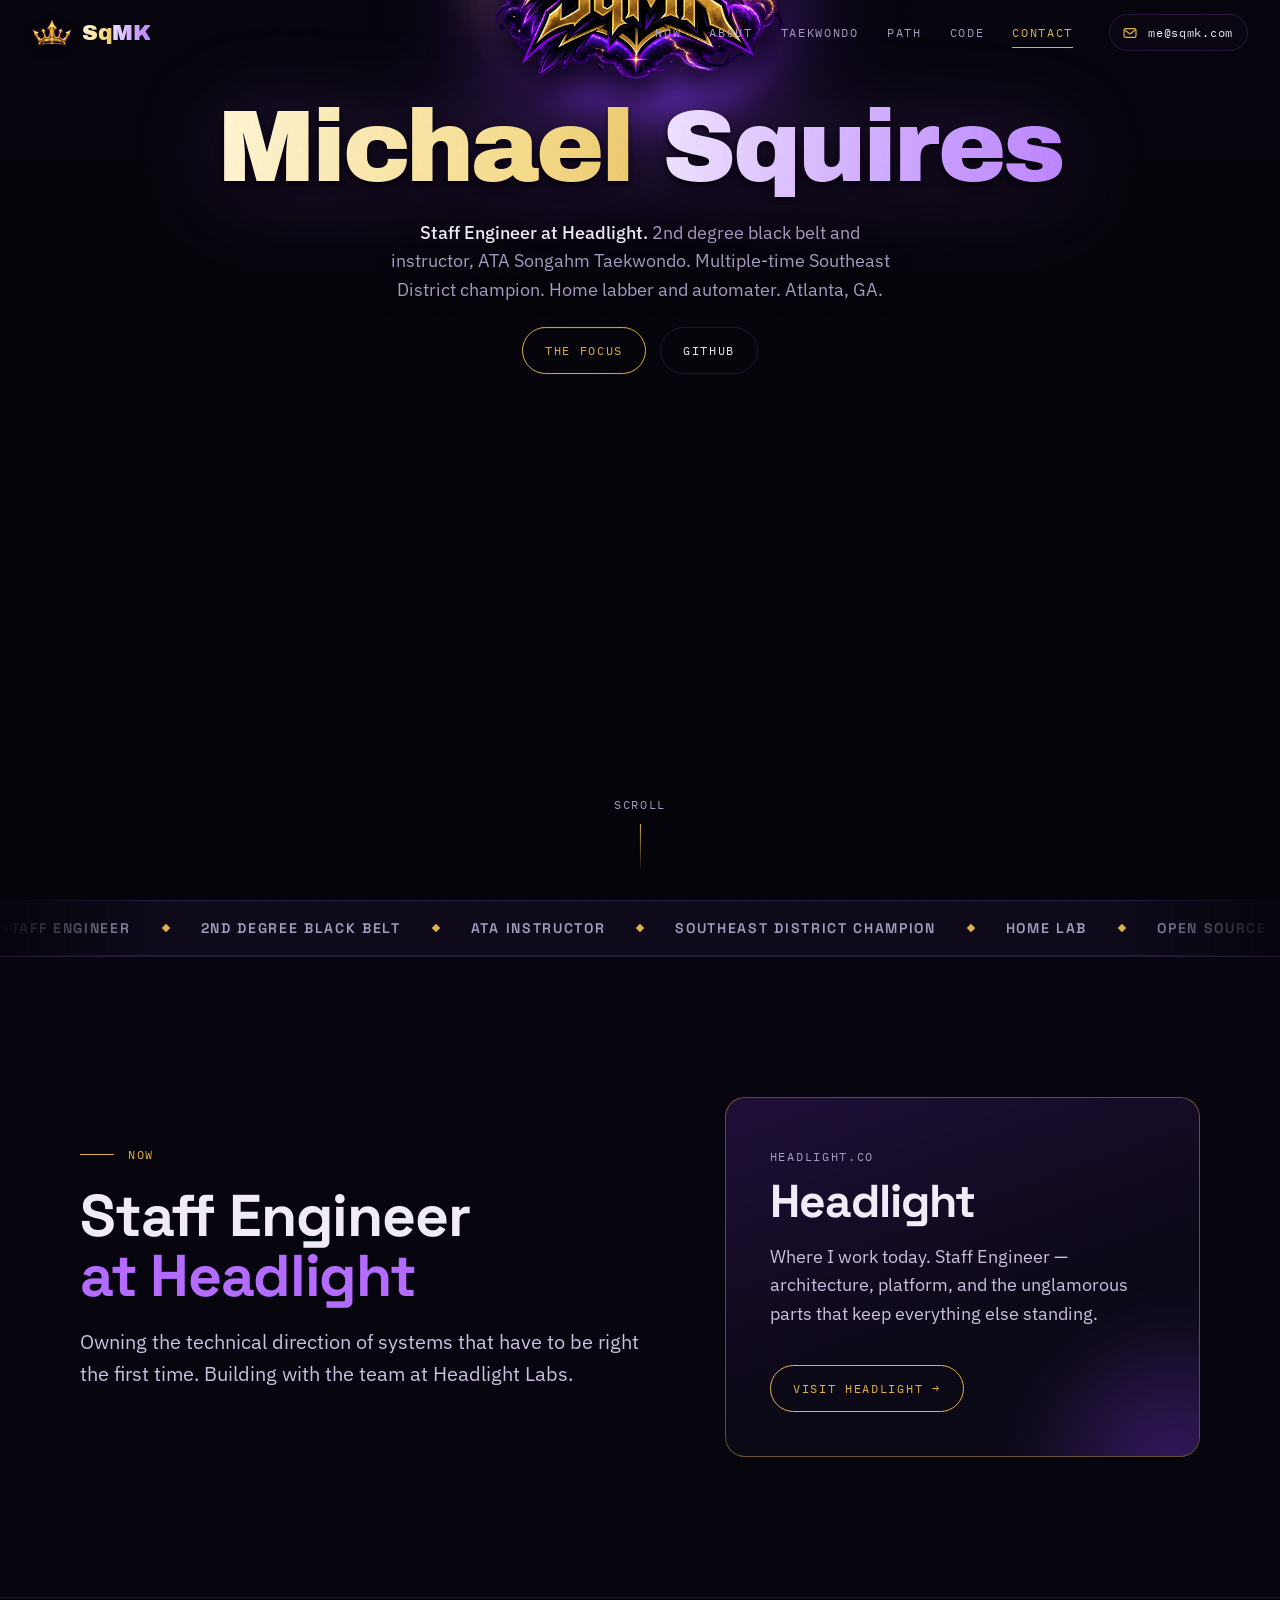
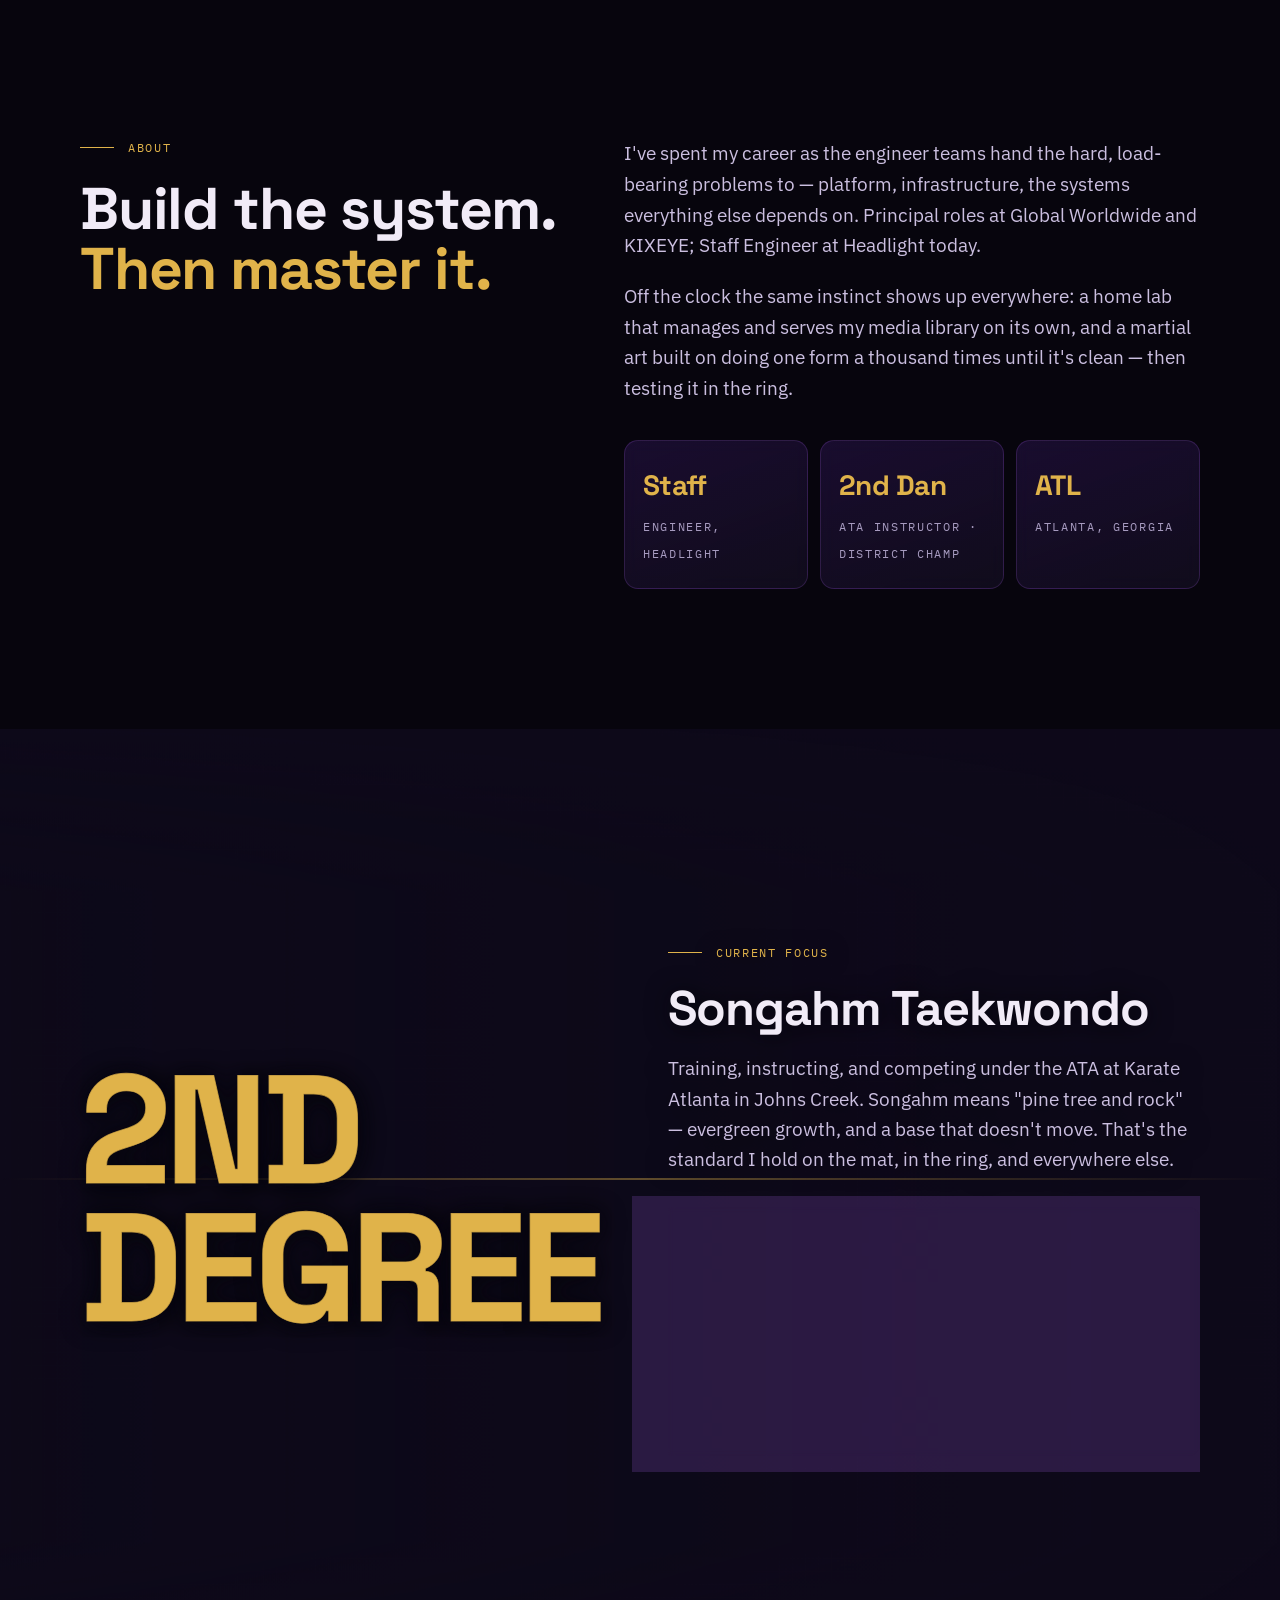
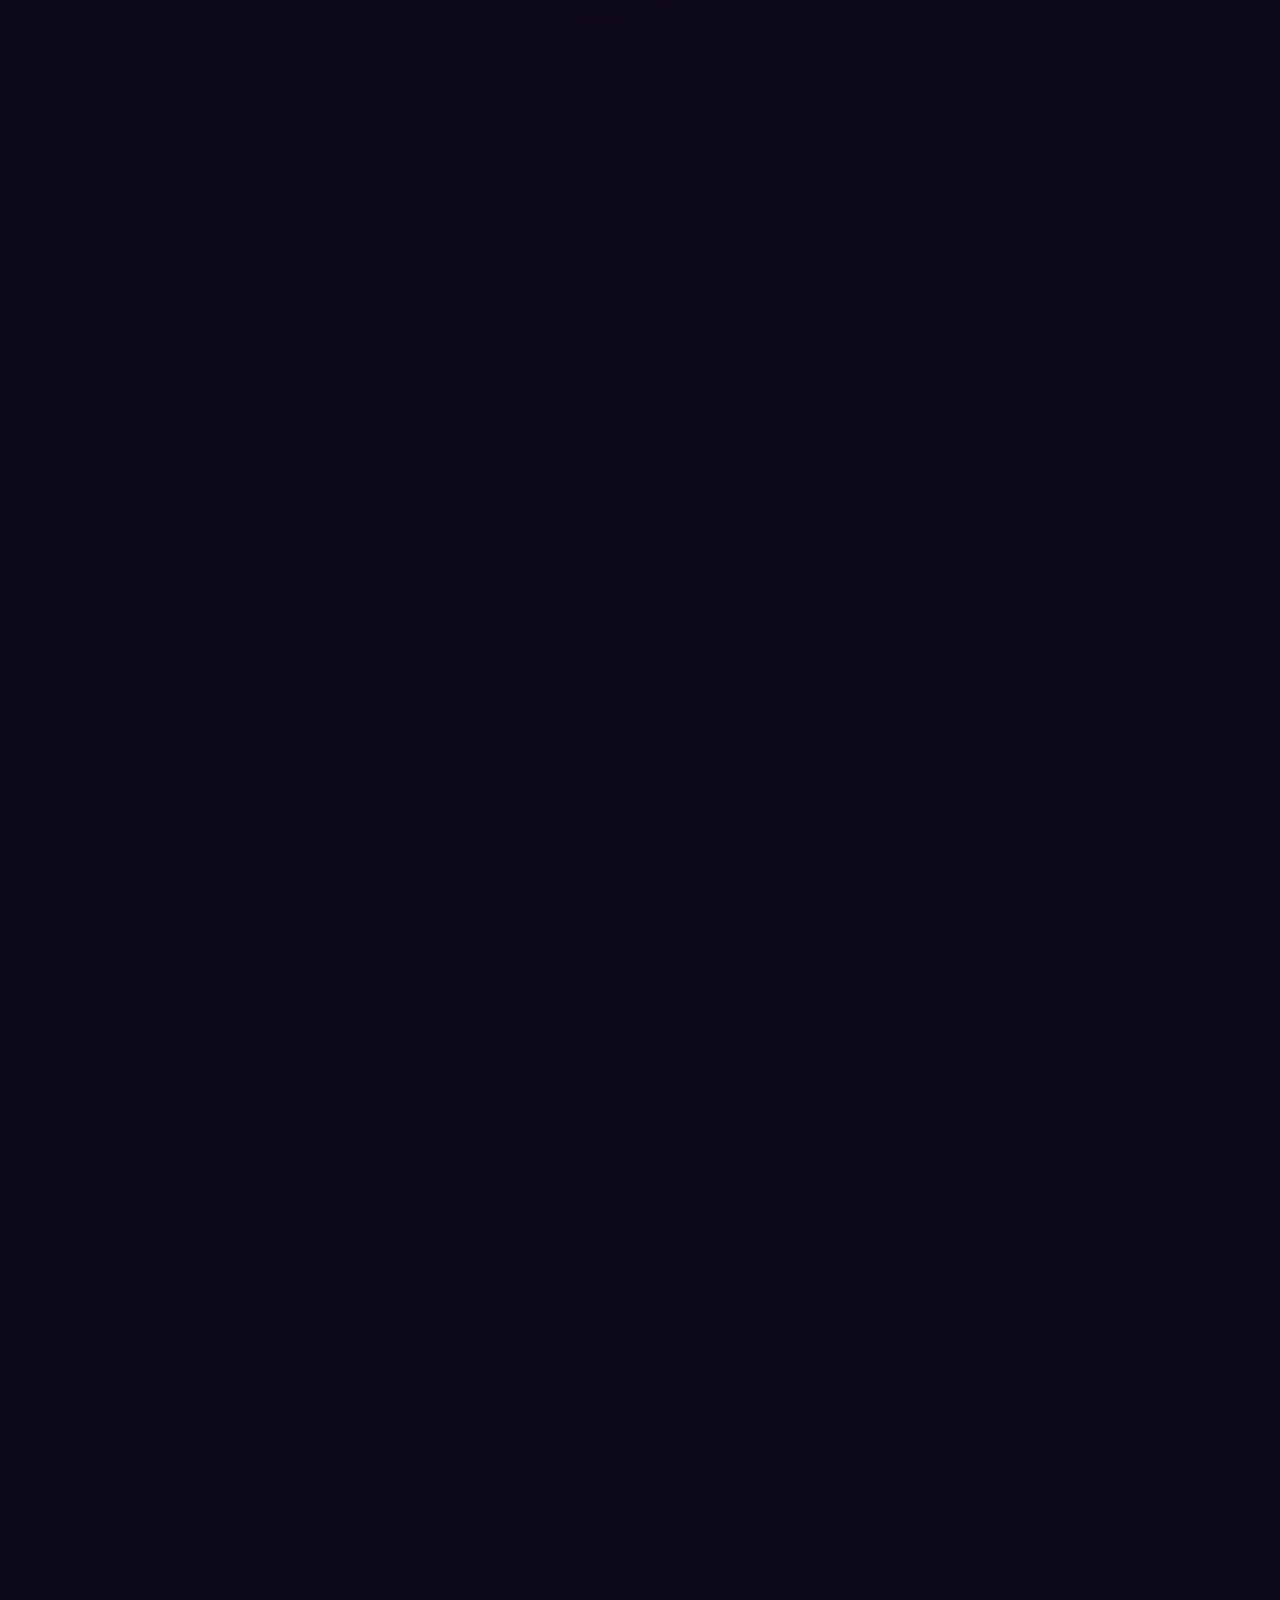
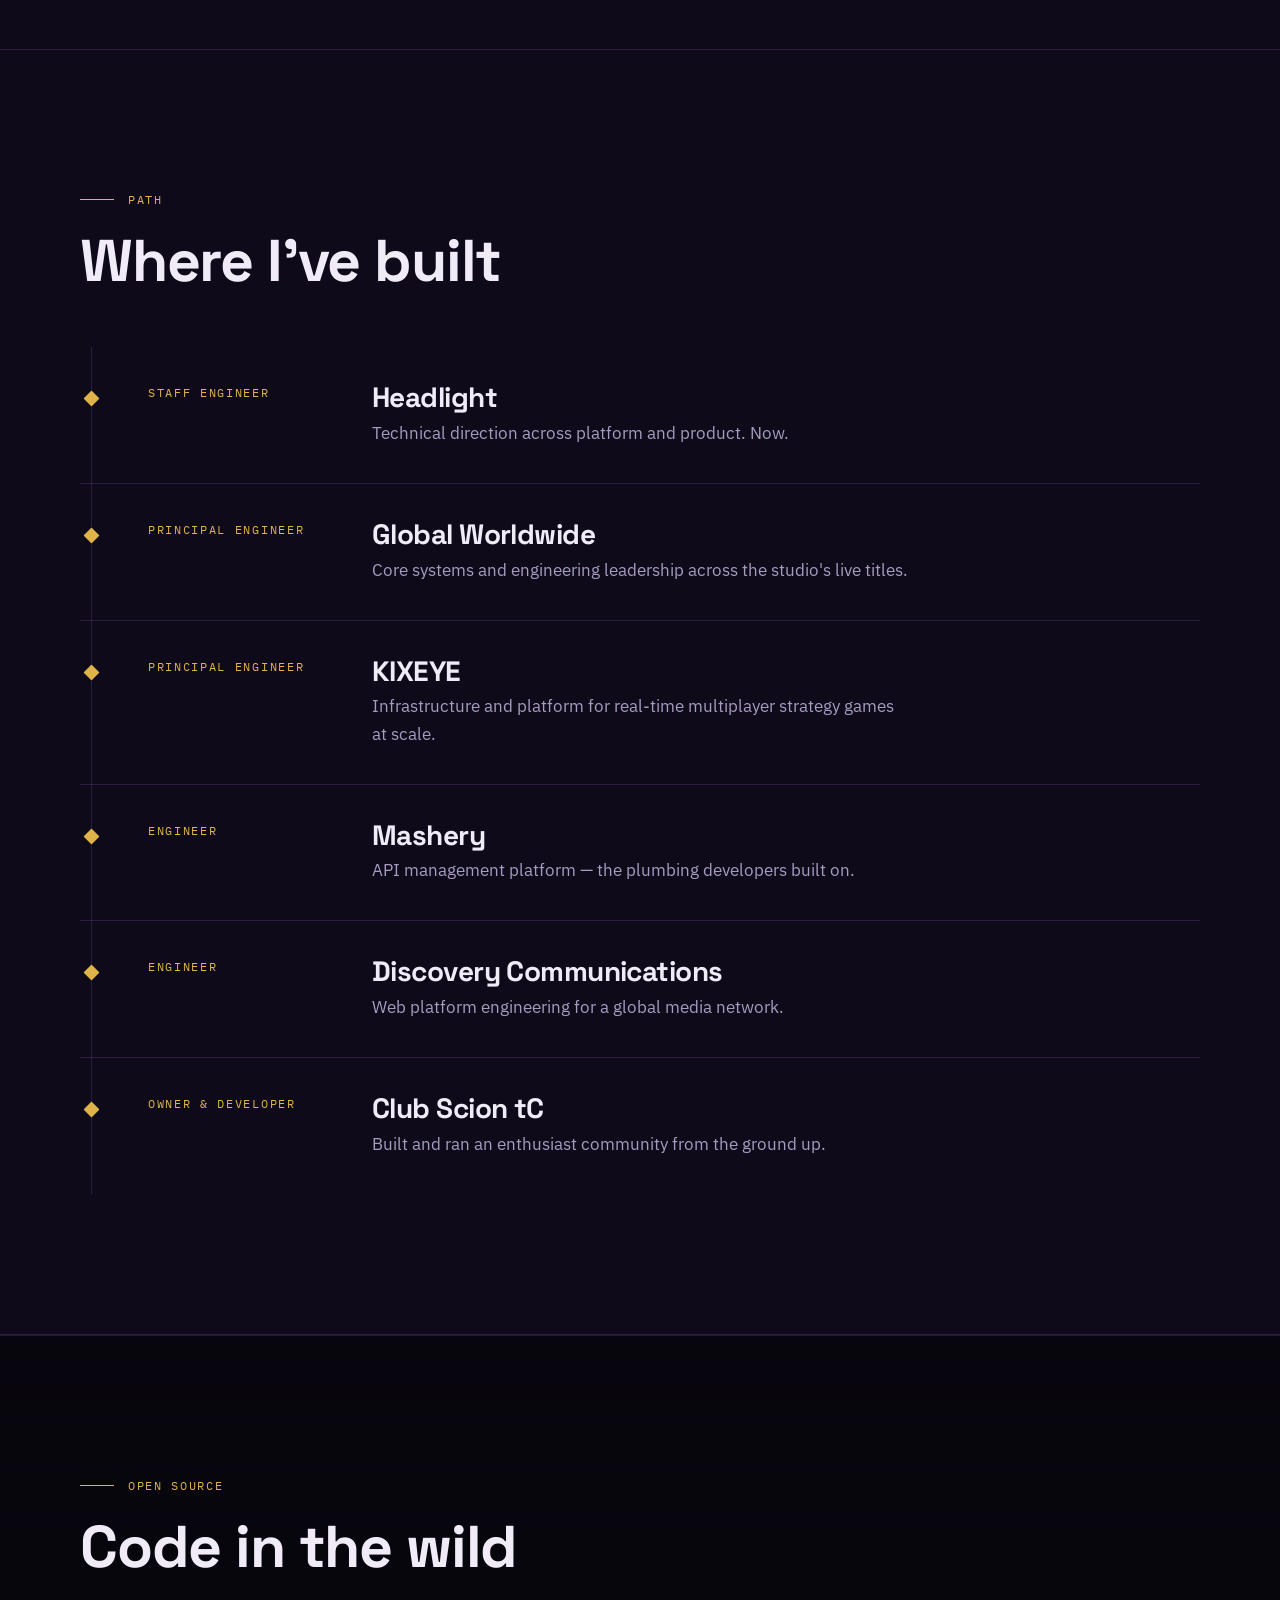
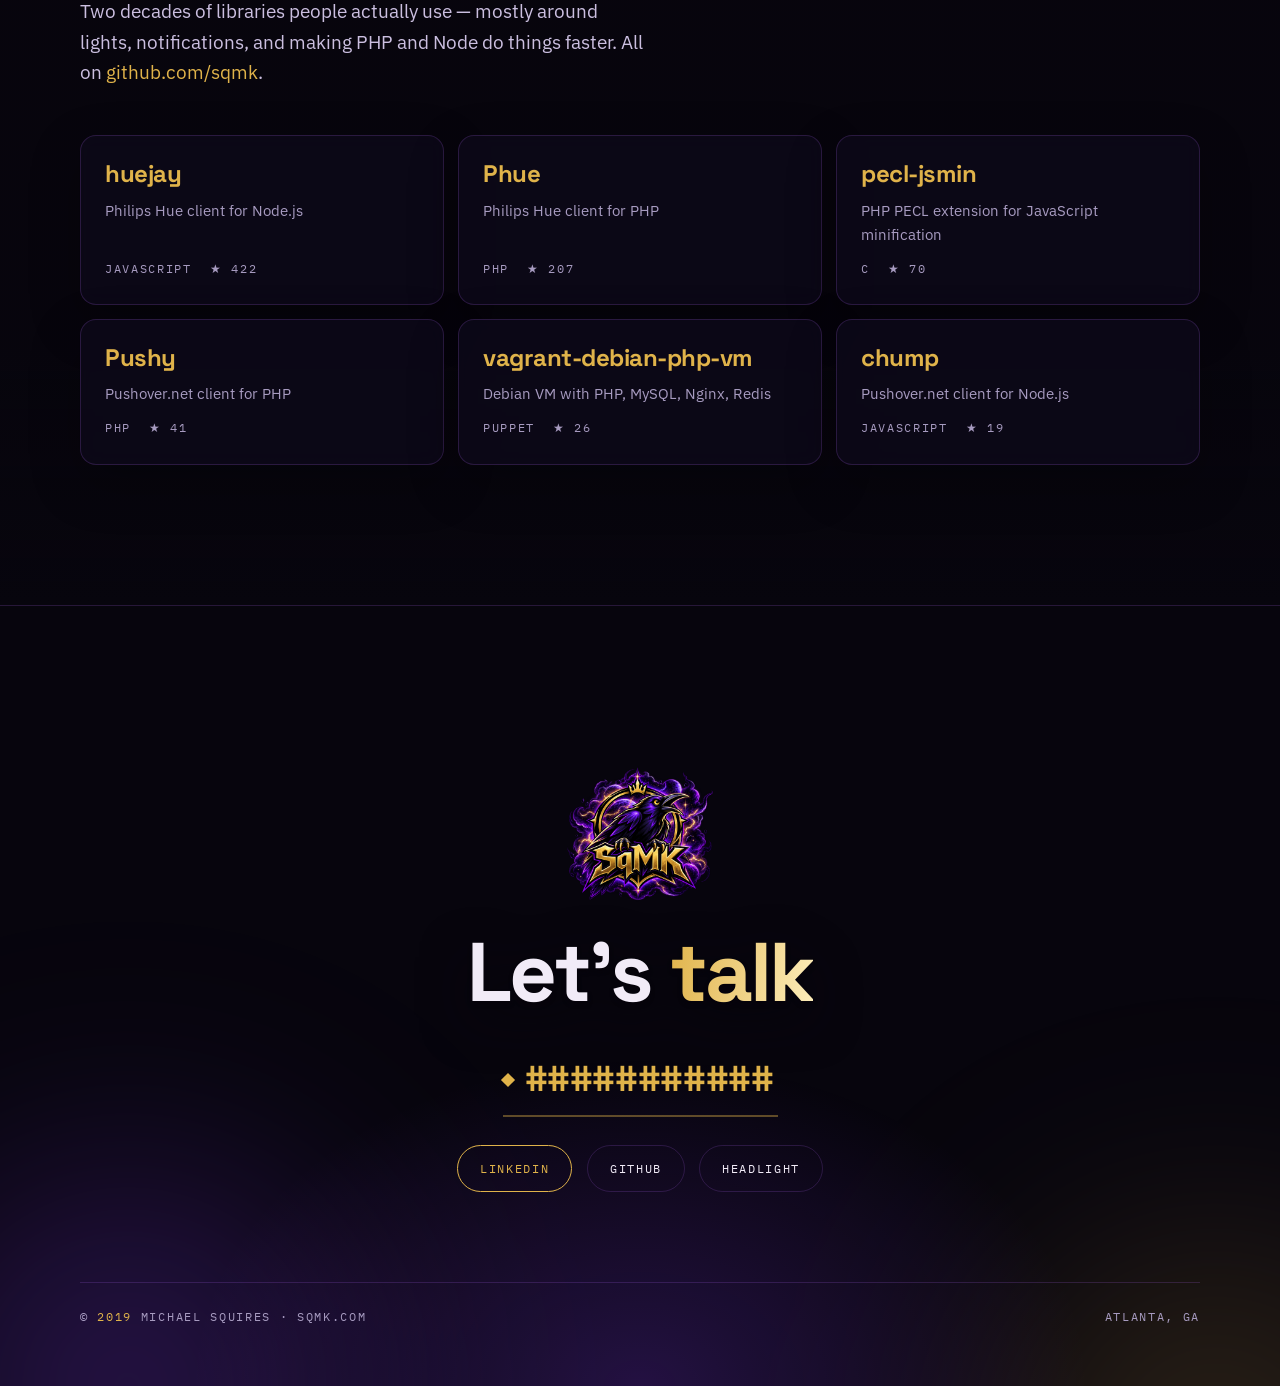
==== commit 1bb1b875: "More storm tweaks" ====
--- a/index.html
+++ b/index.html
@@ -37,11 +37,11 @@
 
 <header class="hero" id="top">
 <div class="hero-bg" data-parallax="0.25"></div>
-<div class="storm" id="storm" aria-hidden="true"><div class="rift" id="rift"></div><i class="horizon" id="horizon"></i><div class="rainbox"><div class="rb far"></div><div class="rb mid"></div><div class="rb near"></div></div><svg class="boltsvg" viewBox="0 0 100 100" preserveAspectRatio="none"></svg><i class="bolt"></i></div>
+<div class="storm" id="storm" aria-hidden="true"><div class="rift" id="rift"></div><i class="horizon" id="horizon"></i><div class="showerbox"><div class="rb far"></div><div class="rb mid"></div><div class="rb near"></div></div><svg class="boltsvg" viewBox="0 0 100 100" preserveAspectRatio="none"></svg><i class="bolt"></i></div>
 <div class="mist" aria-hidden="true"></div>
 <div class="afterglow" id="afterglow" aria-hidden="true"></div>
 <div class="pflash" id="pflash" aria-hidden="true"></div>
-<div class="frontrain" id="frontrain" aria-hidden="true"></div>
+<div class="frontfall" id="frontfall" aria-hidden="true"></div>
 <div class="hero-inner" data-parallax="-0.35">
 <div class="hero-logo-wrap" id="logoWrap"><div class="hero-halo"></div><div class="dark-pulse" id="darkPulse" aria-hidden="true"></div><div class="hero-ground"></div><div class="hero-tilt"><div class="hero-crest"><img class="hero-logo" fetchpriority="high" draggable="false" src="assets/sqmk-logo.png" alt="SqMK raven and crown crest"><i class="iris"></i><i class="menace"></i><i class="eyelight" aria-hidden="true"></i><i class="glint" aria-hidden="true"></i><i class="meteorlight" id="meteorlight" aria-hidden="true"></i><i class="dusk" aria-hidden="true"></i><i class="evil" id="evil"><i class="halo"></i><i class="rays"></i><i class="rays d"></i><i class="pt"></i></i><i class="eye" id="eye"></i><i class="sheen"></i><i class="rim" id="rim"></i><span class="spark" id="spark"><i class="ray"></i><i class="ray b"></i><i class="core"></i><i class="burst"></i></span></div></div></div>
 <h1><span class="w">Michael</span> <span class="w">Squires</span></h1>
--- a/css/site.css
+++ b/css/site.css
@@ -1,5 +1,5 @@
 @import url('https://fonts.googleapis.com/css2?family=Space+Grotesk:wght@600;700&family=Archivo+Black&family=IBM+Plex+Sans:wght@400;500&family=IBM+Plex+Mono:wght@400&display=swap');
-@import url('https://fonts.googleapis.com/css2?family=Noto+Sans+KR:wght@700&display=swap&text=%EA%B0%80%EB%82%98%EB%8B%A4%EB%9D%BC%EB%A7%88%EB%B0%94%EC%82%AC%EC%95%84%EC%9E%90%EC%B0%A8%EC%B9%B4%ED%83%80%ED%8C%8C%ED%95%98%EA%B2%80%EB%8F%84%ED%83%9C%EA%B6%8C%EC%86%A1%EC%95%94%EC%8A%B9%ED%95%84%EB%B0%B1%ED%95%99%ED%98%9C%EA%B8%B0%EB%8B%B5%EC%97%B0%EB%AC%B4%EC%98%88%EC%9D%B4%ED%81%B4%EC%8A%A4%EC%BD%B0%EC%96%B4%EC%A0%95%EC%8B%A0%EC%9D%BC%EB%B6%88%EC%84%B1');
+@import url('https://fonts.googleapis.com/css2?family=Noto+Sans+KR:wght@700&display=swap&text=%EA%B0%80%EB%82%98%EB%8B%A4%EB%9D%BC%EB%A7%88%EB%B0%94%EC%82%AC%EC%95%84%EC%9E%90%EC%B0%A8%EC%B9%B4%ED%83%80%ED%8C%8C%ED%95%98%EA%B2%80%EB%8F%84%ED%83%9C%EA%B6%8C%EC%86%A1%EC%95%94%EC%8A%B9%ED%95%84%EB%B0%B1%ED%95%99%ED%98%9C%EA%B8%B0%EB%8B%B5%EC%97%B0%EB%AC%B4%EC%98%88%EC%9D%B4%ED%81%B4%EC%8A%A4%EC%BD%B0%EC%96%B4%EC%A0%95%EC%8B%A0%EC%9D%BC%EB%B6%88%EC%84%B1%EC%9D%98%EC%97%BC%EC%B9%98%EC%9D%B8%EB%82%B4%EA%B7%B9%EC%A0%88%EA%B5%B4%EB%8A%94%EB%81%9D%EB%82%AC%EC%8B%9C%ED%97%98%EB%B0%9B%EB%84%88%EB%B3%B4%EA%B8%B8%EC%A1%8C%EA%B9%A8%EB%82%9C%EA%B2%A9%EC%82%B4');
 :root{--ink:#07050d;--ink-2:#0e0a1a;--ink-3:#171126;--paper:#f1ebf7;--muted:#a79bc0;--violet:#8b3dff;--violet-glow:#b46bff;--gold:#e0b34a;--gold-hi:#f6dc8c;--gold-deep:#9a7222;--line:rgba(180,107,255,.18);--display:"Space Grotesk",system-ui,sans-serif;--body:"IBM Plex Sans",system-ui,sans-serif;--mono:"IBM Plex Mono",monospace}
 *,*::before,*::after{box-sizing:border-box}
 html{scroll-behavior:smooth;touch-action:manipulation;-webkit-text-size-adjust:100%}
@@ -46,7 +46,7 @@
 .nav.solid .lockup{--cw:32px;--fs:18px}
 .lockup img{width:var(--cw);height:auto;display:block;filter:drop-shadow(0 3px 5px rgba(5,2,10,.85));transition:width .45s cubic-bezier(.2,.7,.2,1),transform .5s cubic-bezier(.2,.7,.2,1);animation:crownIn 1.1s cubic-bezier(.2,.7,.2,1) both}
 @keyframes crownIn{from{opacity:0;transform:translateY(-8px) scale(.7)}to{opacity:1;transform:none}}
-.lockup::after{content:"";position:absolute;left:0;top:50%;translate:0 -50%;width:var(--cw);aspect-ratio:320/222;pointer-events:none;-webkit-mask:url("../assets/crown.png") center/100% 100% no-repeat;mask:url("../assets/crown.png") center/100% 100% no-repeat;background:linear-gradient(115deg,transparent 35%,rgba(255,250,235,.85) 50%,rgba(220,190,255,.5) 55%,transparent 64%);background-size:300% 100%;background-position:120% 0;mix-blend-mode:screen;animation:crownGleam 6s 2.4s ease-in-out infinite;transition:width .45s cubic-bezier(.2,.7,.2,1),transform .5s cubic-bezier(.2,.7,.2,1)}
+.lockup::after{content:"";position:absolute;left:0;top:50%;translate:0 -50%;width:var(--cw);aspect-ratio:320/222;pointer-events:none;-webkit-mask:url("assets/crown.png") center/100% 100% no-repeat;mask:url("assets/crown.png") center/100% 100% no-repeat;background:linear-gradient(115deg,transparent 35%,rgba(255,250,235,.85) 50%,rgba(220,190,255,.5) 55%,transparent 64%);background-size:300% 100%;background-position:120% 0;mix-blend-mode:screen;animation:crownGleam 6s 2.4s ease-in-out infinite;transition:width .45s cubic-bezier(.2,.7,.2,1),transform .5s cubic-bezier(.2,.7,.2,1)}
 @keyframes crownGleam{0%,70%,100%{background-position:120% 0}85%{background-position:-20% 0}}
 .lockup b{display:inline-flex;gap:var(--bgap,0);white-space:pre;cursor:pointer;font-family:"Archivo Black",var(--display);font-weight:400;font-size:var(--fs);letter-spacing:-.02em;line-height:1;transition:font-size .45s cubic-bezier(.2,.7,.2,1);animation:rise .8s .35s cubic-bezier(.2,.7,.2,1) both}
 .lockup b span{display:inline-block;background:linear-gradient(100deg,#fff6d6 0%,var(--gold-hi) 30%,var(--gold) 55%,#fff1c2 80%,var(--gold) 100%);background-size:250% 100%;-webkit-background-clip:text;background-clip:text;color:transparent;animation:shine 6s 1.2s ease-in-out infinite}
@@ -78,22 +78,22 @@
 @media(max-width:760px){.nav-link{display:none}.nav-email{margin-left:0}}
 /* hero */
 .hero{position:relative;min-height:100svh;display:grid;place-items:center;overflow:hidden;isolation:isolate}
-.hero-bg{position:absolute;inset:-12% 0;z-index:-2;background:linear-gradient(180deg,rgba(7,5,13,.55),rgba(7,5,13,.05) 40%,rgba(7,5,13,.35) 75%,var(--ink)),url("../assets/art-1.jpg") center 40%/cover no-repeat var(--ink);filter:saturate(.9);transition:opacity 1.4s cubic-bezier(.2,.7,.2,1),filter 1s ease}
+.hero-bg{position:absolute;inset:-12% 0;z-index:-2;background:linear-gradient(180deg,rgba(7,5,13,.55),rgba(7,5,13,.05) 40%,rgba(7,5,13,.35) 75%,var(--ink)),url("assets/art-1.jpg") center 40%/cover no-repeat var(--ink);filter:saturate(.9);transition:opacity 1.4s cubic-bezier(.2,.7,.2,1),filter 1s ease}
 .hero.storming .hero-bg{opacity:0;transition:opacity 2s ease,filter 1s ease}
 .storm{position:absolute;inset:0;z-index:-1;pointer-events:none;overflow:hidden;opacity:0;transition:opacity .9s ease}
 .hero.storming .storm{opacity:1}
-.storm .drop{position:absolute;top:-30vh;width:1.2px;height:var(--l,14vh);border-radius:2px;background:linear-gradient(rgba(190,120,255,0),rgba(200,140,255,.55) 65%,#f2e2ff);rotate:42deg;opacity:0;animation:meteor var(--d,2s) cubic-bezier(.4,0,.8,.6) var(--w,0s) infinite;will-change:translate,opacity}
-.storm .drop::after{content:"";position:absolute;left:50%;bottom:-2px;width:var(--h,3px);height:var(--h,3px);border-radius:50%;translate:-50% 0;background:#fbf4ff;box-shadow:0 0 5px 1px rgba(220,170,255,.95),0 0 16px 4px rgba(160,70,255,.5)}
+.storm .shm{position:absolute;top:-30vh;width:1.2px;height:var(--l,14vh);border-radius:2px;background:linear-gradient(rgba(190,120,255,0),rgba(200,140,255,.55) 65%,#f2e2ff);rotate:42deg;opacity:0;animation:meteor var(--d,2s) cubic-bezier(.4,0,.8,.6) var(--w,0s) infinite;will-change:translate,opacity}
+.storm .shm::after{content:"";position:absolute;left:50%;bottom:-2px;width:var(--h,3px);height:var(--h,3px);border-radius:50%;translate:-50% 0;background:#fbf4ff;box-shadow:0 0 5px 1px rgba(220,170,255,.95),0 0 16px 4px rgba(160,70,255,.5)}
 @keyframes meteor{0%{translate:0 0;opacity:0}3%{opacity:var(--o,.6)}34%{opacity:var(--o,.6)}40%{translate:-126vh 140vh;opacity:0}100%{translate:-126vh 140vh;opacity:0}}
-.frontrain{position:absolute;inset:-10% -25%;z-index:5;pointer-events:none;opacity:0;transition:opacity .9s ease,transform 1.1s cubic-bezier(.3,.6,.3,1)}
-.hero.storming .frontrain{opacity:1}
-.frontrain .bigm{position:absolute;top:-75vh;width:16px;height:85vh;border-radius:10px;rotate:42deg;opacity:0;background:linear-gradient(rgba(150,50,255,0),rgba(160,60,255,.5) 25%,rgba(215,150,255,.8) 62%,rgba(248,236,255,1) 92%,#fff);box-shadow:0 0 14px 3px rgba(220,160,255,.7),0 0 46px 10px rgba(160,60,255,.45);will-change:transform,opacity;animation:bigMeteor 2.4s cubic-bezier(.35,0,.75,.55) var(--w,3.4s) 1 both}
-.frontrain .bigm::before{content:"";position:absolute;left:50%;bottom:-26px;width:56px;height:56px;border-radius:50%;translate:-50% 0;background:radial-gradient(circle,#fff 0 36%,#f0dcff 52%,rgba(190,110,255,0) 74%);box-shadow:0 0 34px 14px rgba(240,220,255,.95),0 0 110px 40px rgba(180,90,255,.65),0 0 220px 80px rgba(130,40,255,.5)}
-.frontrain .bigm::after{content:"";position:absolute;left:-10px;right:-10px;top:10%;bottom:6%;background:radial-gradient(1.5px 1.5px at 30% 20%,#ffe7a8,transparent),radial-gradient(1.5px 1.5px at 70% 45%,#fff,transparent),radial-gradient(2px 2px at 20% 65%,#ffd27a,transparent),radial-gradient(1.5px 1.5px at 80% 80%,#e6d4ff,transparent),radial-gradient(1px 1px at 45% 35%,#fff,transparent);opacity:.9}
+.frontfall{position:absolute;inset:-10% -25%;z-index:5;pointer-events:none;opacity:0;transition:opacity .9s ease,transform 1.1s cubic-bezier(.3,.6,.3,1)}
+.hero.storming .frontfall{opacity:1}
+.frontfall .bigm{position:absolute;top:-75vh;width:16px;height:85vh;border-radius:10px;rotate:42deg;opacity:0;background:linear-gradient(rgba(150,50,255,0),rgba(160,60,255,.5) 25%,rgba(215,150,255,.8) 62%,rgba(248,236,255,1) 92%,#fff);box-shadow:0 0 14px 3px rgba(220,160,255,.7),0 0 46px 10px rgba(160,60,255,.45);will-change:transform,opacity;animation:bigMeteor 1.5s cubic-bezier(.35,0,.75,.55) var(--w,3.4s) 1 both}
+.frontfall .bigm::before{content:"";position:absolute;left:50%;bottom:-26px;width:56px;height:56px;border-radius:50%;translate:-50% 0;background:radial-gradient(circle,#fff 0 36%,#f0dcff 52%,rgba(190,110,255,0) 74%);box-shadow:0 0 34px 14px rgba(240,220,255,.95),0 0 110px 40px rgba(180,90,255,.65),0 0 220px 80px rgba(130,40,255,.5)}
+.frontfall .bigm::after{content:"";position:absolute;left:-10px;right:-10px;top:10%;bottom:6%;background:radial-gradient(1.5px 1.5px at 30% 20%,#ffe7a8,transparent),radial-gradient(1.5px 1.5px at 70% 45%,#fff,transparent),radial-gradient(2px 2px at 20% 65%,#ffd27a,transparent),radial-gradient(1.5px 1.5px at 80% 80%,#e6d4ff,transparent),radial-gradient(1px 1px at 45% 35%,#fff,transparent);opacity:.9}
 @keyframes bigMeteor{0%{translate:0 0;opacity:0}5%{opacity:1}84%{opacity:1}100%{translate:-170vh 189vh;opacity:0}}
-.storm .drop.far{width:.6px;--h:1.4px;background:linear-gradient(rgba(220,210,255,0),rgba(230,220,255,.7))}
-.storm .drop.far::after{box-shadow:none}
-.storm .drop.near{width:2px;--h:5px;background:linear-gradient(rgba(180,90,255,0),rgba(190,110,255,.45) 45%,rgba(240,220,255,.95) 90%,#fff)}
+.storm .shm.far{width:.6px;--h:1.4px;background:linear-gradient(rgba(220,210,255,0),rgba(230,220,255,.7))}
+.storm .shm.far::after{box-shadow:none}
+.storm .shm.near{width:2px;--h:5px;background:linear-gradient(rgba(180,90,255,0),rgba(190,110,255,.45) 45%,rgba(240,220,255,.95) 90%,#fff)}
 .storm .bolt{position:absolute;inset:-10%;background:radial-gradient(ellipse 34% 26% at calc(var(--bx,30%) - 13%) 32%,rgba(200,90,255,.42),transparent 70%),radial-gradient(ellipse 28% 20% at calc(var(--bx,30%) + 16%) 14%,rgba(246,196,120,.34),transparent 70%),radial-gradient(ellipse 46% 30% at calc(var(--bx,30%) + 5%) 44%,rgba(110,30,200,.36),transparent 72%),radial-gradient(ellipse 22% 16% at calc(var(--bx,30%) - 4%) 8%,rgba(255,150,220,.25),transparent 70%),radial-gradient(ellipse 70% 55% at var(--bx,30%) 18%,rgba(240,230,255,.85),rgba(160,110,255,.3) 45%,transparent 75%);filter:blur(14px);opacity:0;mix-blend-mode:screen}
 .storm .bolt.flash{animation:bolt .75s cubic-bezier(.1,.8,.2,1) both}
 @keyframes bolt{0%{opacity:0}5%{opacity:.95}11%{opacity:.1}17%{opacity:.7}26%{opacity:.05}34%{opacity:.3}100%{opacity:0}}
@@ -105,10 +105,10 @@
 .horizon{position:absolute;left:50%;top:62%;width:230vw;aspect-ratio:1;translate:-50% 0;border-radius:50%;pointer-events:none;opacity:0;background:radial-gradient(circle at 50% 0%,#0b0519 0 30%,#040109 60%,#010003 100%);box-shadow:0 -1px 0 rgba(255,238,205,.6),0 -5px 16px rgba(200,140,255,.45),0 -26px 70px rgba(130,50,230,.3)}
 .horizon.lit{animation:horizonLit 1.1s cubic-bezier(.1,.8,.2,1) both}
 @keyframes horizonLit{0%{opacity:0}5%{opacity:.95}12%{opacity:.25}18%{opacity:.8}30%{opacity:.18}50%{opacity:.32}100%{opacity:0}}
-.rainbox{position:absolute;inset:-10% -25%;--gs:1}
-.rainbox .rb{position:absolute;inset:0;transition:transform 1.1s cubic-bezier(.3,.6,.3,1)}
-.rainbox .rb.far{transition-duration:1.5s}
-.rainbox .rb.near{transition-duration:.8s}
+.showerbox{position:absolute;inset:-10% -25%;--gs:1}
+.showerbox .rb{position:absolute;inset:0;transition:transform 1.1s cubic-bezier(.3,.6,.3,1)}
+.showerbox .rb.far{transition-duration:1.5s}
+.showerbox .rb.near{transition-duration:.8s}
 .boltsvg{position:absolute;inset:0;width:100%;height:100%;overflow:visible}
 .boltsvg path{fill:none;stroke-linecap:round;stroke-linejoin:round;vector-effect:non-scaling-stroke}
 .boltsvg .core{stroke:#fff6d0;stroke-width:1.5px}
@@ -122,19 +122,19 @@
 @keyframes mistDrift{from{translate:-4% 0}to{translate:4% -3%}}
 .hero.storming .mist{opacity:1}
 /* storm eye: black socket, a searing violet pinpoint with a wide starburst; face darkens around it */
-.evil{position:absolute;left:57.9%;top:23.5%;width:6.4%;height:6.7%;border-radius:50%;pointer-events:none;z-index:2;opacity:0;transition:opacity 1.2s ease;background:radial-gradient(circle,#000 0 62%,rgba(0,0,0,.92) 70%,rgba(0,0,0,0) 76%)}
+.evil{position:absolute;left:57.9%;top:23.5%;width:6.4%;height:6.7%;border-radius:50%;pointer-events:none;z-index:2;opacity:0;transition:opacity 1.2s ease;background:radial-gradient(circle,#000 0 62%,rgba(0,0,0,.92) 70%,rgba(0,0,0,0) 76%);filter:hue-rotate(calc(var(--feed,0) * 125deg)) brightness(calc(1 + var(--feed,0) * .9)) saturate(calc(1 + var(--feed,0) * .5))}
 .evil i{position:absolute;left:50%;top:50%;translate:calc(-50% + var(--px,0) * 3px) calc(-50% + var(--py,0) * 3px);transition:translate .18s ease-out;pointer-events:none}
 .hero-logo-wrap:not(:hover) .evil i{transition:translate .9s cubic-bezier(.2,.7,.2,1)}
-.evil .pt{width:19%;aspect-ratio:1;border-radius:50%;background:radial-gradient(circle,#fff 0 30%,#f0d2ff 48%,rgba(190,90,255,0) 100%);box-shadow:0 0 2px 1px #fff,0 0 6px 3px rgba(200,110,255,1),0 0 16px 6px rgba(170,60,255,.85),0 0 30px 10px rgba(150,40,255,.45);animation:heartbeat 1.15s ease-out infinite}
-.evil .rays{width:760%;aspect-ratio:1;background:linear-gradient(90deg,transparent 22%,rgba(200,120,255,.85) 49.4%,#fff 50%,rgba(200,120,255,.85) 50.6%,transparent 78%) center/100% 2px no-repeat,linear-gradient(0deg,transparent 28%,rgba(200,120,255,.8) 49.4%,#fff 50%,rgba(200,120,255,.8) 50.6%,transparent 72%) center/2px 100% no-repeat;-webkit-mask:radial-gradient(circle,#000 0 6%,transparent 50%);mask:radial-gradient(circle,#000 0 6%,transparent 50%);filter:drop-shadow(0 0 3px rgba(180,80,255,.9));animation:rayBeat 1.15s ease-out infinite}
-.evil .rays.d{width:480%;rotate:45deg;opacity:.7;animation-delay:.06s}
-.evil .halo{width:340%;aspect-ratio:1;border-radius:50%;background:radial-gradient(circle,rgba(210,130,255,.6),rgba(160,50,255,.28) 30%,rgba(120,20,220,.1) 50%,transparent 68%);mix-blend-mode:screen;animation:heartbeat 1.15s ease-out infinite}
+.evil .pt{width:calc(19% + var(--feed,0) * 16%);aspect-ratio:1;border-radius:50%;background:radial-gradient(circle,#fff 0 30%,#f0d2ff 48%,rgba(190,90,255,0) 100%);box-shadow:0 0 2px 1px #fff,0 0 6px 3px rgba(200,110,255,1),0 0 16px 6px rgba(170,60,255,.85),0 0 30px 10px rgba(150,40,255,.45);animation:heartbeat 1.15s ease-out infinite}
+.evil .rays{width:calc(760% + var(--feed,0) * 380%);aspect-ratio:1;background:linear-gradient(90deg,transparent 22%,rgba(200,120,255,.85) 49.4%,#fff 50%,rgba(200,120,255,.85) 50.6%,transparent 78%) center/100% 2px no-repeat,linear-gradient(0deg,transparent 28%,rgba(200,120,255,.8) 49.4%,#fff 50%,rgba(200,120,255,.8) 50.6%,transparent 72%) center/2px 100% no-repeat;-webkit-mask:radial-gradient(circle,#000 0 6%,transparent 50%);mask:radial-gradient(circle,#000 0 6%,transparent 50%);filter:drop-shadow(0 0 3px rgba(180,80,255,.9));animation:rayBeat 1.15s ease-out infinite}
+.evil .rays.d{width:calc(480% + var(--feed,0) * 240%);rotate:45deg;opacity:.7;animation-delay:.06s}
+.evil .halo{width:calc(340% + var(--feed,0) * 220%);aspect-ratio:1;border-radius:50%;background:radial-gradient(circle,rgba(210,130,255,.6),rgba(160,50,255,.28) 30%,rgba(120,20,220,.1) 50%,transparent 68%);mix-blend-mode:screen;animation:heartbeat 1.15s ease-out infinite}
 .hero.possessed .evil{opacity:1;transition:opacity .08s linear}
 /* heartbeat: a hard lub-dub, then rest */
 @keyframes heartbeat{0%{scale:.92}10%{scale:1.32}20%{scale:.98}30%{scale:1.2}48%{scale:.94}100%{scale:.92}}
 @keyframes rayBeat{0%{scale:.9;opacity:.75}10%{scale:1.18;opacity:1}20%{scale:.95;opacity:.85}30%{scale:1.1;opacity:1}50%,100%{scale:.9;opacity:.75}}
 /* the eye lights the feathers around it */
-.eyelight{position:absolute;inset:0;pointer-events:none;z-index:1;-webkit-mask:url("../assets/sqmk-logo.png") center/100% 100% no-repeat;mask:url("../assets/sqmk-logo.png") center/100% 100% no-repeat;background:radial-gradient(circle at 61.1% 26.85%,transparent 0 3.4%,rgba(200,120,255,.55) 4.2%,rgba(170,70,255,.3) 8%,rgba(140,40,240,.12) 15%,transparent 24%);opacity:0;transition:opacity .8s ease}
+.eyelight{position:absolute;inset:0;pointer-events:none;z-index:1;-webkit-mask:url("assets/sqmk-logo.png") center/100% 100% no-repeat;mask:url("assets/sqmk-logo.png") center/100% 100% no-repeat;background:radial-gradient(circle at 61.1% 26.85%,transparent 0 3.4%,rgba(200,120,255,.55) 4.2%,rgba(170,70,255,.3) 8%,rgba(140,40,240,.12) 15%,transparent 24%);opacity:0;transition:opacity .8s ease}
 .hero.possessed .eyelight{opacity:1;animation:eyelightBeat 1.15s ease-out infinite}
 @keyframes eyelightBeat{0%{opacity:.7}10%{opacity:1}20%{opacity:.8}30%{opacity:.95}50%,100%{opacity:.7}}
 .hero.summoning .eyelight{animation:none;opacity:0}
@@ -160,7 +160,8 @@
 @keyframes seethe{0%,100%{translate:0 0}25%{translate:1.2px -.8px}50%{translate:-1px 1px}75%{translate:.8px .6px}}
 .hero.furious .hero-tilt{animation:heave 1.6s ease-in-out infinite}
 @keyframes heave{0%,100%{scale:1}40%{scale:1.035}}
-.hero.furious .w{animation:nameShiver .18s steps(2) infinite}
+.hero.furious .w{animation:rise 1.1s cubic-bezier(.2,.7,.2,1) both,shine 6s 1.2s ease-in-out infinite,nameShiver .18s steps(2) infinite}
+.hero.furious .w:nth-child(2){animation-delay:.15s,1.35s,0s}
 @keyframes nameShiver{0%{translate:0 0}50%{translate:.8px -.6px}}
 .hero.furious .hero-bg{transition:filter 1s ease,opacity 0s}
 /* the glint starts spilling violet light onto the feathers around the eye */
@@ -186,27 +187,27 @@
 /* it sinks low and heavy while it glares, so the levitation launches from a crouch */
 .hero.glaring .hero-crest,.hero.summoning .hero-crest{translate:0 26px;transition:filter .18s ease-out,translate 2.5s cubic-bezier(.4,0,.2,1)}
 .hero.glaring .hero-ground,.hero.summoning .hero-ground{width:84%;filter:blur(8px) opacity(1);transition:transform .18s ease-out,width 2.5s cubic-bezier(.4,0,.2,1),filter 2.5s ease}
-.meteorlight{position:absolute;inset:0;pointer-events:none;z-index:2;-webkit-mask:url("../assets/sqmk-logo.png") center/100% 100% no-repeat;mask:url("../assets/sqmk-logo.png") center/100% 100% no-repeat;background:radial-gradient(circle at var(--mlx,120%) var(--mly,-20%),rgba(255,244,210,.8) 0,rgba(255,196,110,.45) 12%,rgba(246,150,60,.16) 26%,transparent 42%);mix-blend-mode:screen;opacity:0}
+.meteorlight{position:absolute;inset:0;pointer-events:none;z-index:2;-webkit-mask:url("assets/sqmk-logo.png") center/100% 100% no-repeat;mask:url("assets/sqmk-logo.png") center/100% 100% no-repeat;background:radial-gradient(circle at var(--mlx,120%) var(--mly,-20%),rgba(255,244,210,.8) 0,rgba(255,196,110,.45) 12%,rgba(246,150,60,.16) 26%,transparent 42%);mix-blend-mode:screen;opacity:0}
 /* #6 shockwave ring on the purple flash */
-.shock{position:absolute;left:0;top:0;width:40px;height:40px;margin:-20px;border-radius:50%;pointer-events:none;z-index:6;border:6px solid #fbf2ff;box-shadow:0 0 6px 2px #fff,0 0 26px 8px rgba(190,90,255,.95),0 0 60px 16px rgba(150,40,255,.55),inset 0 0 18px 6px rgba(210,140,255,.8)}
-.frontrain .bigm.hit::before{opacity:0;transition:opacity .12s ease}
-.frontrain .bigm.hit::after{opacity:0;transition:opacity .5s ease}
-.crater-char,.crater-hot{position:absolute;inset:0;pointer-events:none;-webkit-mask:url("../assets/sqmk-logo.png") center/100% 100% no-repeat;mask:url("../assets/sqmk-logo.png") center/100% 100% no-repeat}
-.crater-char{z-index:2;background:radial-gradient(circle at var(--cx) var(--cy),rgba(6,2,3,.9) 0 5.5%,rgba(10,3,4,.88) 7.5%,rgba(24,8,6,.6) 13%,rgba(24,8,6,.25) 19%,transparent 26%),conic-gradient(from 20deg at var(--cx) var(--cy),transparent 0 8%,rgba(10,3,4,.4) 9% 10%,transparent 11% 34%,rgba(10,3,4,.35) 35% 36%,transparent 37% 61%,rgba(10,3,4,.4) 62% 63%,transparent 64% 84%,rgba(10,3,4,.35) 85% 86%,transparent 87%);-webkit-mask:radial-gradient(circle at var(--cx) var(--cy),#000 0 24%,transparent 34%),url("../assets/sqmk-logo.png") center/100% 100% no-repeat;-webkit-mask-composite:source-in;mask:radial-gradient(circle at var(--cx) var(--cy),#000 0 24%,transparent 34%),url("../assets/sqmk-logo.png") center/100% 100% no-repeat;mask-composite:intersect}
+.shock{position:absolute;left:0;top:0;width:40px;height:40px;margin:-20px;border-radius:50%;pointer-events:none;z-index:6;will-change:transform,opacity;border:6px solid #fbf2ff;box-shadow:0 0 6px 2px #fff,0 0 26px 8px rgba(190,90,255,.95),0 0 60px 16px rgba(150,40,255,.55),inset 0 0 18px 6px rgba(210,140,255,.8)}
+.frontfall .bigm.hit::before{opacity:0;transition:opacity .12s ease}
+.frontfall .bigm.hit::after{opacity:0;transition:opacity .5s ease}
+.crater-char,.crater-hot{position:absolute;inset:0;pointer-events:none;-webkit-mask:url("assets/sqmk-logo.png") center/100% 100% no-repeat;mask:url("assets/sqmk-logo.png") center/100% 100% no-repeat}
+.crater-char{z-index:2;background:radial-gradient(circle at var(--cx) var(--cy),rgba(6,2,3,.9) 0 5.5%,rgba(10,3,4,.88) 7.5%,rgba(24,8,6,.6) 13%,rgba(24,8,6,.25) 19%,transparent 26%),conic-gradient(from 20deg at var(--cx) var(--cy),transparent 0 8%,rgba(10,3,4,.4) 9% 10%,transparent 11% 34%,rgba(10,3,4,.35) 35% 36%,transparent 37% 61%,rgba(10,3,4,.4) 62% 63%,transparent 64% 84%,rgba(10,3,4,.35) 85% 86%,transparent 87%);-webkit-mask:radial-gradient(circle at var(--cx) var(--cy),#000 0 24%,transparent 34%),url("assets/sqmk-logo.png") center/100% 100% no-repeat;-webkit-mask-composite:source-in;mask:radial-gradient(circle at var(--cx) var(--cy),#000 0 24%,transparent 34%),url("assets/sqmk-logo.png") center/100% 100% no-repeat;mask-composite:intersect}
 .crater-hot{z-index:3;background:radial-gradient(circle at var(--cx) var(--cy),#fff 0,#f4e4ff 2.4%,#d69bff 5%,rgba(170,70,255,.85) 8%,rgba(120,30,230,.35) 12%,transparent 17%)}
 .shard{position:absolute;left:0;top:0;width:6px;height:4px;margin:-2px -3px;pointer-events:none;z-index:6;background:#140806;border-radius:1px;box-shadow:0 0 0 1px rgba(255,140,50,.7),0 0 6px rgba(255,120,40,.6)}
 .smoke{position:absolute;left:0;top:0;width:60px;height:60px;margin:-30px;border-radius:50%;pointer-events:none;z-index:5;background:radial-gradient(circle,rgba(40,20,50,.55),rgba(30,15,40,.25) 45%,transparent 70%)}
 .iflash{position:absolute;inset:0;pointer-events:none;z-index:7;background:radial-gradient(circle at var(--fx) var(--fy),rgba(255,250,235,.95) 0,rgba(255,200,120,.6) 8%,rgba(246,140,60,.25) 22%,transparent 45%);opacity:0}
-.frontrain .bigm.mega{width:44px;border-radius:22px;background:linear-gradient(rgba(170,70,255,0),rgba(170,70,255,.45) 20%,rgba(255,200,100,.8) 60%,rgba(255,248,225,1) 90%,#fff);box-shadow:0 0 22px 6px rgba(255,220,160,.8),0 0 80px 22px rgba(170,70,255,.55)}
-.frontrain .bigm.mega::before{width:170px;height:170px;bottom:-82px;box-shadow:0 0 60px 26px rgba(255,244,210,1),0 0 180px 70px rgba(200,120,255,.6)}
-.frontrain .bigm.mega::after{left:-30px;right:-30px;opacity:1;background:radial-gradient(3px 3px at 20% 12%,#fff,transparent),radial-gradient(2.5px 2.5px at 75% 22%,#ffe7a8,transparent),radial-gradient(3px 3px at 35% 38%,#fff,transparent),radial-gradient(2px 2px at 85% 50%,#e6d4ff,transparent),radial-gradient(3px 3px at 15% 62%,#ffd27a,transparent),radial-gradient(2.5px 2.5px at 60% 74%,#fff,transparent),radial-gradient(2px 2px at 40% 86%,#ffe7a8,transparent)}
-.crater-char.mega{background:radial-gradient(circle at var(--cx) var(--cy),rgba(4,1,2,.95) 0 9%,rgba(10,3,4,.9) 12%,rgba(24,8,6,.65) 20%,rgba(24,8,6,.3) 29%,transparent 38%),conic-gradient(from 10deg at var(--cx) var(--cy),transparent 0 6%,rgba(8,2,3,.55) 7% 9%,transparent 10% 26%,rgba(8,2,3,.5) 27% 29%,transparent 30% 48%,rgba(8,2,3,.55) 49% 51%,transparent 52% 70%,rgba(8,2,3,.5) 71% 73%,transparent 74% 88%,rgba(8,2,3,.5) 89% 91%,transparent 92%);-webkit-mask:radial-gradient(circle at var(--cx) var(--cy),#000 0 36%,transparent 50%),url("../assets/sqmk-logo.png") center/100% 100% no-repeat;-webkit-mask-composite:source-in;mask:radial-gradient(circle at var(--cx) var(--cy),#000 0 36%,transparent 50%),url("../assets/sqmk-logo.png") center/100% 100% no-repeat;mask-composite:intersect}
+.frontfall .bigm.mega{animation-duration:1.9s;width:44px;border-radius:22px;background:linear-gradient(rgba(170,70,255,0),rgba(170,70,255,.45) 20%,rgba(255,200,100,.8) 60%,rgba(255,248,225,1) 90%,#fff);box-shadow:0 0 22px 6px rgba(255,220,160,.8),0 0 80px 22px rgba(170,70,255,.55)}
+.frontfall .bigm.mega::before{width:170px;height:170px;bottom:-82px;box-shadow:0 0 60px 26px rgba(255,244,210,1),0 0 180px 70px rgba(200,120,255,.6)}
+.frontfall .bigm.mega::after{left:-30px;right:-30px;opacity:1;background:radial-gradient(3px 3px at 20% 12%,#fff,transparent),radial-gradient(2.5px 2.5px at 75% 22%,#ffe7a8,transparent),radial-gradient(3px 3px at 35% 38%,#fff,transparent),radial-gradient(2px 2px at 85% 50%,#e6d4ff,transparent),radial-gradient(3px 3px at 15% 62%,#ffd27a,transparent),radial-gradient(2.5px 2.5px at 60% 74%,#fff,transparent),radial-gradient(2px 2px at 40% 86%,#ffe7a8,transparent)}
+.crater-char.mega{background:radial-gradient(circle at var(--cx) var(--cy),rgba(4,1,2,.95) 0 9%,rgba(10,3,4,.9) 12%,rgba(24,8,6,.65) 20%,rgba(24,8,6,.3) 29%,transparent 38%),conic-gradient(from 10deg at var(--cx) var(--cy),transparent 0 6%,rgba(8,2,3,.55) 7% 9%,transparent 10% 26%,rgba(8,2,3,.5) 27% 29%,transparent 30% 48%,rgba(8,2,3,.55) 49% 51%,transparent 52% 70%,rgba(8,2,3,.5) 71% 73%,transparent 74% 88%,rgba(8,2,3,.5) 89% 91%,transparent 92%);-webkit-mask:radial-gradient(circle at var(--cx) var(--cy),#000 0 36%,transparent 50%),url("assets/sqmk-logo.png") center/100% 100% no-repeat;-webkit-mask-composite:source-in;mask:radial-gradient(circle at var(--cx) var(--cy),#000 0 36%,transparent 50%),url("assets/sqmk-logo.png") center/100% 100% no-repeat;mask-composite:intersect}
 .crater-hot.mega{background:radial-gradient(circle at var(--cx) var(--cy),#fff 0,#f4e4ff 4%,#d69bff 8%,rgba(170,70,255,.9) 13%,rgba(120,30,230,.4) 19%,transparent 27%)}
 .smoke.mega{width:110px;height:110px;margin:-55px}
 .shock.gold{border-color:#fff4d0;box-shadow:0 0 8px 3px #fff,0 0 30px 10px rgba(255,200,90,.95),0 0 70px 20px rgba(246,160,60,.5),inset 0 0 20px 6px rgba(255,220,140,.8)}
-.hotglow{position:absolute;inset:-12%;pointer-events:none;z-index:4;background:radial-gradient(ellipse 50% 50% at 50% 50%,rgba(190,110,255,.55),rgba(150,50,255,.25) 45%,transparent 70%);opacity:0}
-.hotglow i{position:absolute;inset:9.677%;-webkit-mask:url("../assets/sqmk-logo.png") center/100% 100% no-repeat;mask:url("../assets/sqmk-logo.png") center/100% 100% no-repeat;background:radial-gradient(circle at var(--cx) var(--cy),#fff 0,#eed6ff 12%,#c070ff 35%,#8a2cf0 70%,#5a14c0 100%);mix-blend-mode:screen}
-.whiteout{position:absolute;inset:0;pointer-events:none;z-index:8;background:radial-gradient(circle at 50% 40%,#fffaf0,rgba(255,230,190,.92) 40%,rgba(255,200,140,.75));opacity:0}
+.hotglow{position:absolute;inset:-12%;pointer-events:none;z-index:4;will-change:opacity;background:radial-gradient(ellipse 50% 50% at 50% 50%,rgba(190,110,255,.55),rgba(150,50,255,.25) 45%,transparent 70%);opacity:0}
+.hotglow i{position:absolute;inset:9.677%;-webkit-mask:url("assets/sqmk-logo.png") center/100% 100% no-repeat;mask:url("assets/sqmk-logo.png") center/100% 100% no-repeat;background:radial-gradient(circle at var(--cx) var(--cy),#fff 0,#eed6ff 12%,#c070ff 35%,#8a2cf0 70%,#5a14c0 100%);mix-blend-mode:screen}
+.whiteout{position:absolute;inset:0;pointer-events:none;z-index:8;will-change:opacity;background:radial-gradient(circle at 50% 40%,#fffaf0,rgba(255,230,190,.92) 40%,rgba(255,200,140,.75));opacity:0}
 .spk{position:absolute;left:0;top:0;width:3px;height:3px;margin:-1.5px;border-radius:50%;pointer-events:none;z-index:6;background:#fff3cc;box-shadow:0 0 4px 1px rgba(255,190,90,.95),0 0 10px 2px rgba(246,140,50,.55)}
 /* hidden layers stop animating while the storm runs */
 .hero.storming .hero-halo,.hero.storming .spark i{animation-play-state:paused}
@@ -227,10 +228,10 @@
 .evil.flare .halo{animation:ptFlare .7s cubic-bezier(.1,.8,.2,1) both}
 @keyframes ptFlare{0%{scale:1}18%{scale:2.4;filter:brightness(1.7)}100%{scale:1}}
 @keyframes rayFlare{0%{scale:1}18%{scale:1.8;opacity:1}100%{scale:1}}
-.menace{position:absolute;inset:0;pointer-events:none;z-index:1;-webkit-mask:url("../assets/sqmk-logo.png") center/100% 100% no-repeat;mask:url("../assets/sqmk-logo.png") center/100% 100% no-repeat;background:radial-gradient(circle at 61.1% 26.85%,transparent 0 3.5%,rgba(0,0,0,.6) 8%,rgba(0,0,0,.35) 18%,rgba(0,0,0,.12) 32%,transparent 46%);opacity:0;transition:opacity 1.2s ease}
+.menace{position:absolute;inset:0;pointer-events:none;z-index:1;-webkit-mask:url("assets/sqmk-logo.png") center/100% 100% no-repeat;mask:url("assets/sqmk-logo.png") center/100% 100% no-repeat;background:radial-gradient(circle at 61.1% 26.85%,transparent 0 3.5%,rgba(0,0,0,.6) 8%,rgba(0,0,0,.35) 18%,rgba(0,0,0,.12) 32%,transparent 46%);opacity:0;transition:opacity 1.2s ease}
 .hero.possessed .menace{opacity:1}
 /* build-up before the storm */
-.dusk{position:absolute;inset:0;pointer-events:none;z-index:1;background:url("../assets/sqmk-logo.png") center/100% 100% no-repeat;filter:brightness(.36) saturate(.7) contrast(1.15);opacity:0;transition:opacity .5s ease}
+.dusk{position:absolute;inset:0;pointer-events:none;z-index:1;background:url("assets/sqmk-logo.png") center/100% 100% no-repeat;filter:brightness(.36) saturate(.7) contrast(1.15);opacity:0;transition:opacity .5s ease}
 .hero.summoning .dusk{opacity:1;transition:opacity 1.6s cubic-bezier(.4,0,.4,1) .25s}
 .hero.summoning .hero-logo{filter:contrast(1.12) saturate(.85);transition:filter 1.3s ease .35s}
 .hero.summoning .hero-halo{opacity:0!important;transition:opacity .5s ease}
@@ -257,7 +258,7 @@
 @keyframes ptIgnite{0%{scale:0;opacity:0}14%{scale:.35;opacity:.7}20%{scale:.1;opacity:.1}34%{scale:.5;opacity:.9}40%{scale:.25;opacity:.25}56%{scale:.7;opacity:1}62%{scale:.5;opacity:.6}80%{scale:1.15;opacity:1}100%{scale:1;opacity:1}}
 @keyframes haloIgnite{0%{opacity:0;scale:.3}100%{opacity:1;scale:1}}
 @keyframes raysStretch{0%{scale:0 .2;opacity:0}60%{opacity:1}100%{scale:1;opacity:1}}
-.rim{position:absolute;inset:0;pointer-events:none;z-index:3;-webkit-mask:url("../assets/sqmk-logo.png") center/100% 100% no-repeat;mask:url("../assets/sqmk-logo.png") center/100% 100% no-repeat;background:radial-gradient(ellipse 90% 85% at var(--lx,30%) var(--ly,0%),rgba(255,248,228,.95),rgba(246,220,140,.45) 40%,transparent 75%),linear-gradient(var(--la,180deg),rgba(255,244,214,.6) 0%,rgba(246,220,140,.28) 38%,transparent 78%);mix-blend-mode:screen;opacity:0}
+.rim{position:absolute;inset:0;pointer-events:none;z-index:3;-webkit-mask:url("assets/sqmk-logo.png") center/100% 100% no-repeat;mask:url("assets/sqmk-logo.png") center/100% 100% no-repeat;background:radial-gradient(ellipse 90% 85% at var(--lx,30%) var(--ly,0%),rgba(255,248,228,.95),rgba(246,220,140,.45) 40%,transparent 75%),linear-gradient(var(--la,180deg),rgba(255,244,214,.6) 0%,rgba(246,220,140,.28) 38%,transparent 78%);mix-blend-mode:screen;opacity:0}
 .rim.flash{animation:strikeLit .75s cubic-bezier(.1,.8,.2,1) both}
 @keyframes strikeLit{0%{opacity:0}5%{opacity:1}11%{opacity:.15}17%{opacity:.8}26%{opacity:.1}34%{opacity:.35}100%{opacity:0}}
 .hero h1.lit{animation:nameLit .75s cubic-bezier(.1,.8,.2,1)}
@@ -274,7 +275,7 @@
 .hero.clearing .hero-logo{filter:brightness(1.12) saturate(1.12)}
 .hero.clearing .hero-halo{opacity:1;filter:blur(16px) brightness(1.25)}
 .hero.storming .hero-halo{opacity:0!important;transition:opacity 1.2s}
-.dark-pulse{position:absolute;width:105%;aspect-ratio:1;border-radius:50%;pointer-events:none;opacity:0;background:radial-gradient(circle,rgba(150,50,255,.55) 0,rgba(110,30,220,.28) 32%,rgba(60,10,130,.1) 52%,transparent 68%);filter:blur(10px);transition:opacity 1.2s}
+.dark-pulse{position:absolute;width:105%;aspect-ratio:1;border-radius:50%;pointer-events:none;opacity:0;background:radial-gradient(circle,rgba(150,50,255,.55) 0,rgba(110,30,220,.28) 32%,rgba(60,10,130,.1) 52%,transparent 68%);filter:blur(10px);transition:opacity 1.2s;will-change:opacity,transform}
 /* levitate: the bird rises while the storm runs, the ground shadow tightens and fades, then it settles back */
 .hero.storming .dark-pulse{opacity:.28;transition:opacity 1.6s ease .6s}
 .hero.storming .dark-pulse.surge{animation:pulseSurge .9s cubic-bezier(.1,.8,.2,1) both}
@@ -285,7 +286,7 @@
 .hero-tilt{transform:rotateX(var(--ry,0deg)) rotateY(var(--rx,0deg)) translate3d(var(--tx,0px),var(--ty,0px),0);transition:transform .18s ease-out;will-change:transform}
 .hero-logo-wrap:not(:hover) .hero-tilt{transition:transform .9s cubic-bezier(.2,.7,.2,1)}
 .iris{position:absolute;inset:0;pointer-events:none;clip-path:ellipse(2.8% 2.95% at 61.1% 26.85%);background:#050208}
-.iris::before{content:"";position:absolute;inset:0;background:url("../assets/sqmk-logo.png") center/100% 100% no-repeat;translate:calc(var(--px,0) * .45%) calc(var(--py,0) * .45%);transition:translate .18s ease-out}
+.iris::before{content:"";position:absolute;inset:0;background:url("assets/sqmk-logo.png") center/100% 100% no-repeat;translate:calc(var(--px,0) * .45%) calc(var(--py,0) * .45%);transition:translate .18s ease-out}
 .hero-logo-wrap:not(:hover) .iris::before{transition:translate .9s cubic-bezier(.2,.7,.2,1)}
 .eye{position:absolute;left:58.3%;top:23.9%;width:5.6%;height:5.9%;border-radius:50%;overflow:hidden;pointer-events:none;z-index:3}
 .eye::before{content:"";position:absolute;left:-5%;top:-110%;width:110%;height:110%;background:linear-gradient(175deg,#0d0619 0%,#160b2c 35%,#2a1258 62%,#0a0416 82%,#030106 100%);box-shadow:inset 0 -2px 3px rgba(180,107,255,.28),inset 0 2px 4px rgba(0,0,0,.7);border-radius:0 0 50% 50%/0 0 60% 60%;z-index:2;translate:0 0;rotate:0deg;transition:translate .9s cubic-bezier(.35,.05,.2,1) .12s,rotate 1s cubic-bezier(.35,.05,.2,1) .12s}
@@ -318,7 +319,7 @@
 @keyframes groundFloat{0%,100%{opacity:.9}50%{opacity:.55;scale:.9 .85}}
 .hero-logo{width:100%;display:block;-webkit-user-drag:none;user-select:none;pointer-events:none;transition:filter 1.2s}
 .hero-logo-wrap,.hero-logo-wrap *{-webkit-user-select:none;user-select:none;-webkit-user-drag:none}
-.sheen{position:absolute;inset:0;pointer-events:none;z-index:3;mix-blend-mode:screen;-webkit-mask:url("../assets/sqmk-logo.png") center/100% 100% no-repeat;mask:url("../assets/sqmk-logo.png") center/100% 100% no-repeat;opacity:0;transition:opacity .5s}
+.sheen{position:absolute;inset:0;pointer-events:none;z-index:3;mix-blend-mode:screen;-webkit-mask:url("assets/sqmk-logo.png") center/100% 100% no-repeat;mask:url("assets/sqmk-logo.png") center/100% 100% no-repeat;opacity:0;transition:opacity .5s}
 .sheen::before{content:"";position:absolute;inset:-60%;background:radial-gradient(ellipse 22% 15% at 42% 36%,rgba(255,250,238,.26),rgba(255,250,238,.08) 55%,transparent 100%),radial-gradient(ellipse 40% 30% at 44% 40%,rgba(255,244,225,.07),transparent 100%);translate:calc(var(--px,0) * -9%) calc(var(--py,0) * -7%);opacity:clamp(.35, calc(.75 - var(--px,0) * .25 - var(--py,0) * .3), 1);transition:translate .25s ease-out,opacity .25s ease-out}
 /* soft specular from a fixed light above-left: it drifts against the tilt and brightens as the crest turns toward the light */
 @media(hover:hover){.hero-logo-wrap:hover .sheen{opacity:1}}
@@ -340,8 +341,8 @@
 .btn.ghost{border-color:var(--line);color:var(--paper)}
 .btn.ghost:hover{background:rgba(139,61,255,.18);color:var(--paper);border-color:var(--violet-glow)}
 .scroll-cue{position:absolute;bottom:28px;left:50%;transform:translateX(-50%);display:grid;justify-items:center;gap:10px}
-.scroll-cue i{width:1px;height:48px;background:linear-gradient(180deg,var(--gold),transparent);animation:drop 1.8s ease-in-out infinite}
-@keyframes drop{0%{transform:scaleY(0);transform-origin:top}50%{transform:scaleY(1);transform-origin:top}51%{transform-origin:bottom}100%{transform:scaleY(0);transform-origin:bottom}}
+.scroll-cue i{width:1px;height:48px;background:linear-gradient(180deg,var(--gold),transparent);animation:showerFall 1.8s ease-in-out infinite}
+@keyframes showerFall{0%{transform:scaleY(0);transform-origin:top}50%{transform:scaleY(1);transform-origin:top}51%{transform-origin:bottom}100%{transform:scaleY(0);transform-origin:bottom}}
 .paused,.paused *,.paused *::before,.paused *::after{animation-play-state:paused!important}
 /* marquee */
 .marquee{overflow:hidden;border-top:1px solid var(--line);border-bottom:1px solid var(--line);padding:16px 0;background:var(--ink-2);mask:linear-gradient(90deg,transparent,#000 12%,#000 88%,transparent)}
@@ -366,7 +367,7 @@
 .tkd{padding:0;background:var(--ink-2)}
 .tkd-track{position:relative}
 .tkd-pin{position:sticky;top:0;min-height:100svh;display:grid;align-content:center;padding:80px 0 40px;isolation:isolate;overflow:hidden}
-.tkd-art{position:absolute;inset:-10% 0;z-index:-1;background:url("../assets/art-2.jpg") 30% center/cover no-repeat;opacity:.55;will-change:transform}
+.tkd-art{position:absolute;inset:-10% 0;z-index:-1;background:url("assets/art-2.jpg") 30% center/cover no-repeat;opacity:.55;will-change:transform}
 .tkd-art::after{content:"";position:absolute;inset:0;background:linear-gradient(90deg,rgba(14,10,26,.35),rgba(14,10,26,.7) 55%,rgba(14,10,26,.92)),linear-gradient(180deg,var(--ink-2),transparent 20%,transparent 80%,var(--ink-2))}
 @media(max-height:820px){.tkd-copy h2{font-size:clamp(26px,3vw,36px);margin-bottom:12px}.tkd-copy p{font-size:16px}.tkd-steps{margin-top:18px}.tkd-steps>div{padding:10px 0}.tkd-steps small{font-size:13px}.tkd-big{font-size:clamp(48px,9vw,120px)}}
 .tkd-pin .wrap{position:relative;z-index:1;text-shadow:0 2px 24px rgba(7,5,13,.9);display:grid;grid-template-columns:1fr 1fr;gap:56px;align-items:center}
@@ -412,7 +413,7 @@
 .tl-item .when{color:var(--gold)}
 @media(max-width:760px){.tl::before,.tl-line{left:5px}.tl-item{grid-template-columns:1fr;gap:6px;padding:28px 0 28px 28px}.tl-item::before{left:0;top:34px}.tl-item h3{font-size:24px}.tl-item p{margin-top:4px}}
 /* projects */
-.work{isolation:isolate;border-top:1px solid var(--line);border-bottom:1px solid var(--line);background:linear-gradient(180deg,var(--ink),rgba(7,5,13,.6) 30%,rgba(7,5,13,.6) 70%,var(--ink)),url("../assets/art-3.jpg") center/cover no-repeat fixed var(--ink)}
+.work{isolation:isolate;border-top:1px solid var(--line);border-bottom:1px solid var(--line);background:linear-gradient(180deg,var(--ink),rgba(7,5,13,.6) 30%,rgba(7,5,13,.6) 70%,var(--ink)),url("assets/art-3.jpg") center/cover no-repeat fixed var(--ink)}
 @media(max-width:820px),(hover:none){.work{background-attachment:scroll}}
 .work h2{font-size:clamp(34px,4.6vw,64px);margin-bottom:12px}
 .work .lead{color:#cbbfe0;font-size:19px;max-width:620px;margin-bottom:48px;text-wrap:pretty}
@@ -458,3 +459,18 @@
 /* as the lids part on the evil eye they dissolve, so the violet glow is never covered by dark lid */
 .hero.possessed:not(.lidshut) .eye::before{opacity:0;transition:opacity .5s ease,translate .9s cubic-bezier(.35,.05,.2,1) .12s,rotate 1s cubic-bezier(.35,.05,.2,1) .12s}
 .hero.possessed:not(.lidshut) .eye::after{opacity:0;transition:opacity .4s ease,translate .7s cubic-bezier(.35,.05,.2,1),rotate .7s cubic-bezier(.35,.05,.2,1)}
+
+/* perf: the crest's big drop-shadows re-rasterize every frame while anything inside it animates (eye, rim, craters). during the storm the shadow moves to the logo image alone, which is static, so it's drawn once */
+.hero.storming .hero-crest{filter:none}
+.hero.storming .hero-crest .hero-logo{filter:saturate(1.15) contrast(1.08) brightness(.92) drop-shadow(0 22px 14px rgba(5,2,10,.7)) drop-shadow(0 40px 60px rgba(139,61,255,.45))}
+.hero h1.quote{font-size:clamp(28px,5.2vw,64px);letter-spacing:-.01em;line-height:1.05}
+.hero h1.quote .w{display:block}
+.hero h1.quote .w+.w{font-family:var(--mono,ui-monospace,monospace);font-weight:500;font-size:clamp(11px,1.15vw,15px);letter-spacing:.28em;text-transform:uppercase;line-height:1;margin-top:.9em;-webkit-text-fill-color:currentColor;background:none;color:#d9c6ff;opacity:.85}
+.hero h1.quote.final .w:first-child{font-size:1.25em;letter-spacing:.06em}
+/* finale impact glitch: stepped jumps, slice clipping and a colour split; transforms/clip-path/text-shadow only, ~1s */
+.hero.glitch::after{content:"";position:absolute;inset:0;z-index:9;pointer-events:none;background:repeating-linear-gradient(0deg,rgba(0,255,240,.07) 0 2px,transparent 2px 5px),linear-gradient(transparent 0 18%,rgba(255,40,200,.22) 18% 21%,transparent 21% 47%,rgba(0,240,255,.2) 47% 49%,transparent 49% 72%,rgba(255,220,90,.18) 72% 76%,transparent 76%);animation:glBars 1.05s steps(1) both}
+.hero.glitch .hero-logo{animation:glSlice 1s steps(1) both}
+.hero.glitch h1{text-shadow:-4px 0 rgba(255,40,190,.85),4px 0 rgba(0,235,255,.85)}
+@keyframes glBars{0%{opacity:1;background-position:0 0,0 0}12%{background-position:0 3px,0 -60px}25%{opacity:.4;background-position:0 1px,0 90px}38%{opacity:1;background-position:0 4px,0 -20px}55%{opacity:.7;background-position:0 2px,0 140px}70%{opacity:.35;background-position:0 0,0 40px}85%{opacity:.15}100%{opacity:0}}
+@keyframes glSlice{0%{clip-path:inset(0 0 62% 0);translate:-14px 0}8%{clip-path:inset(30% 0 22% 0);translate:18px 0}16%{clip-path:inset(0);translate:-6px 0}24%{clip-path:inset(55% 0 0 0);translate:10px 0}32%{clip-path:inset(12% 0 60% 0);translate:-20px 0}42%{clip-path:inset(0);translate:4px 0}52%{clip-path:inset(40% 0 35% 0);translate:-9px 0}64%{clip-path:inset(0);translate:0 0}76%{clip-path:inset(70% 0 4% 0);translate:6px 0}86%,100%{clip-path:none;translate:0 0}}
+@media (prefers-reduced-motion:reduce){.hero.glitch::after,.hero.glitch .hero-logo{animation:none}}
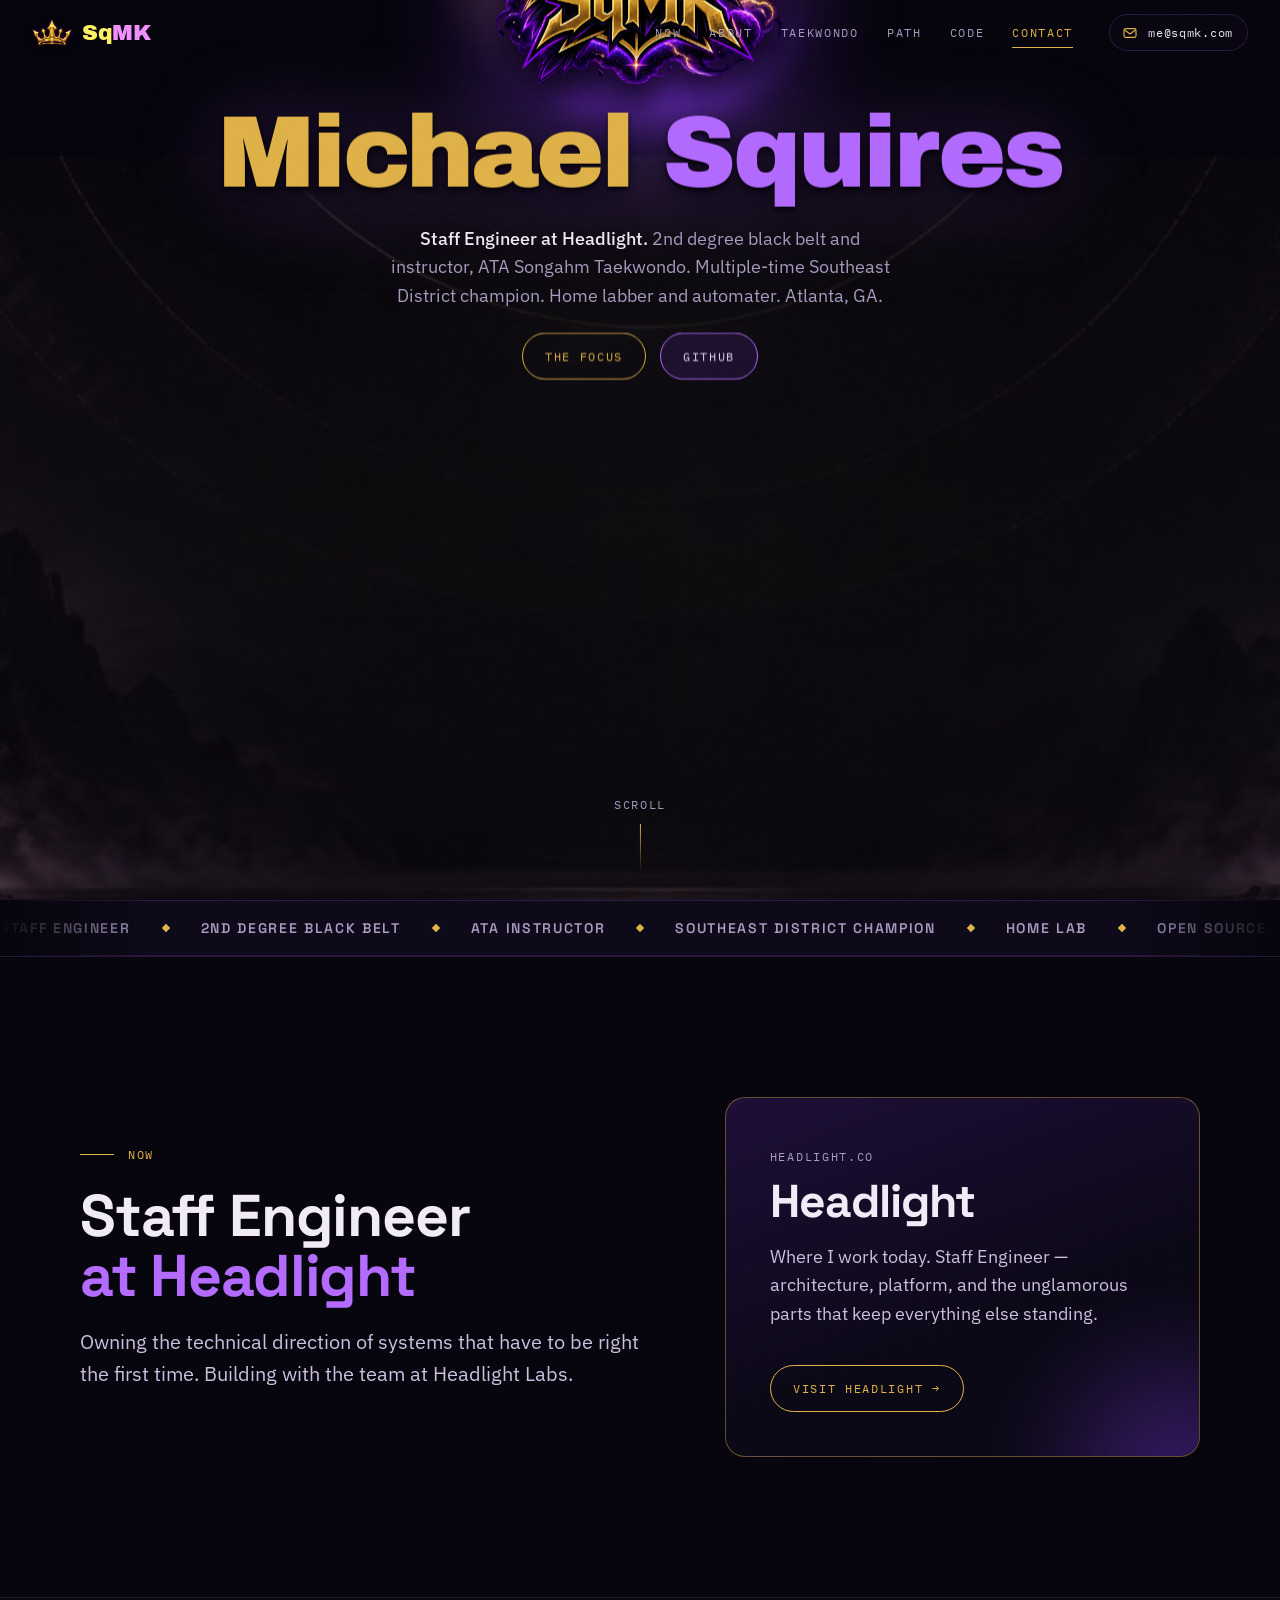
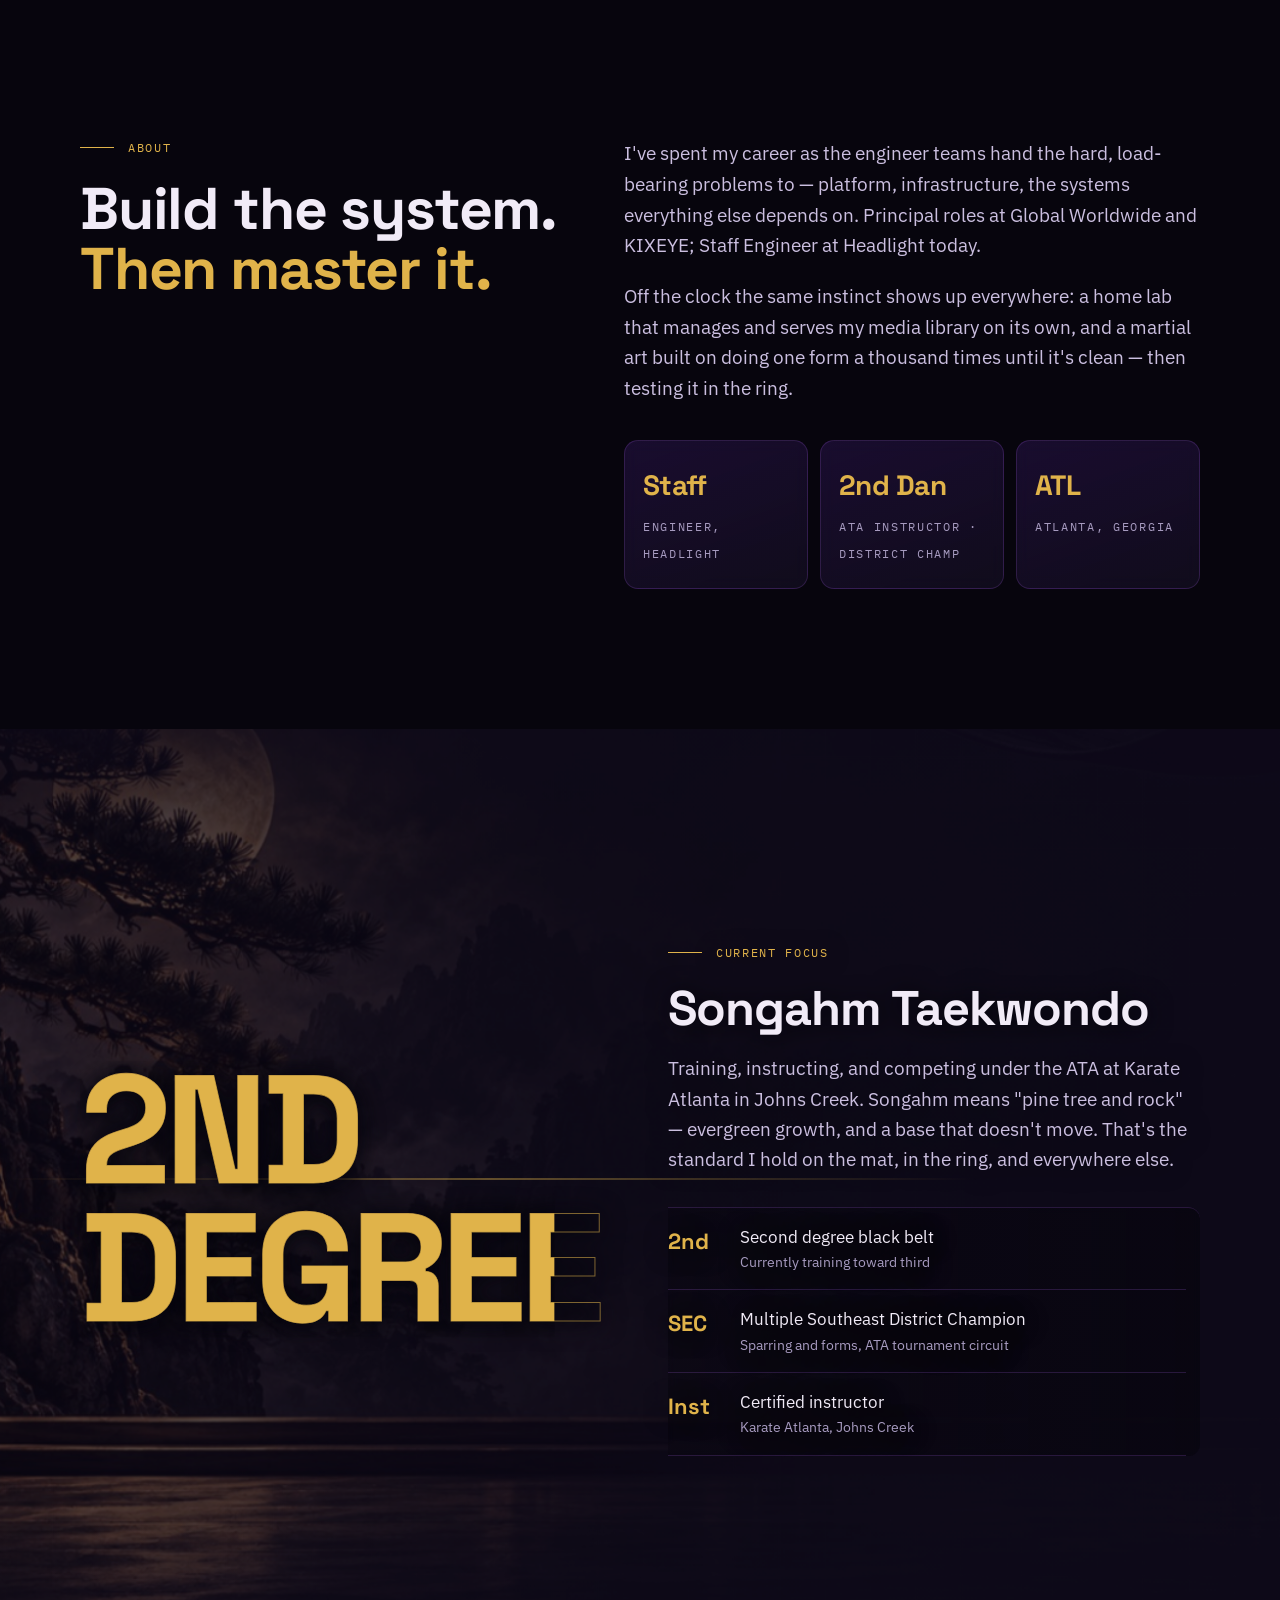
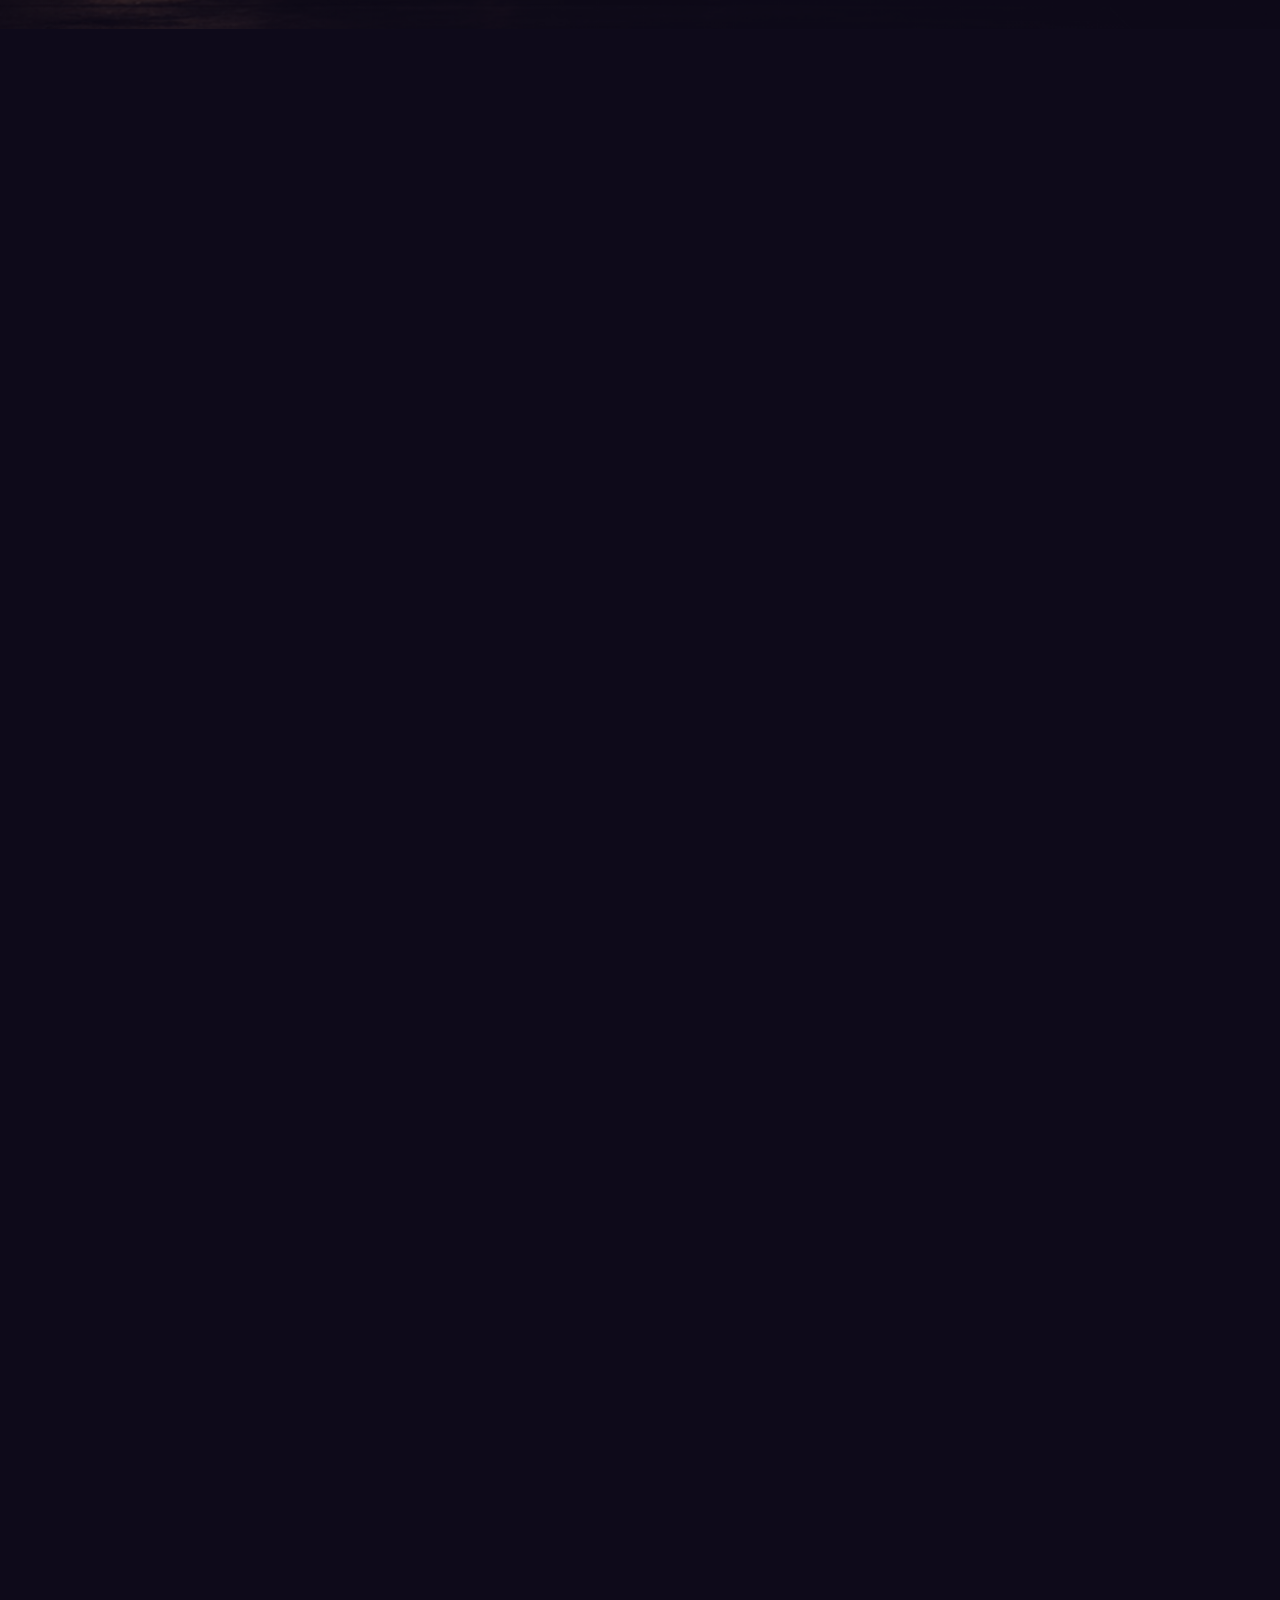
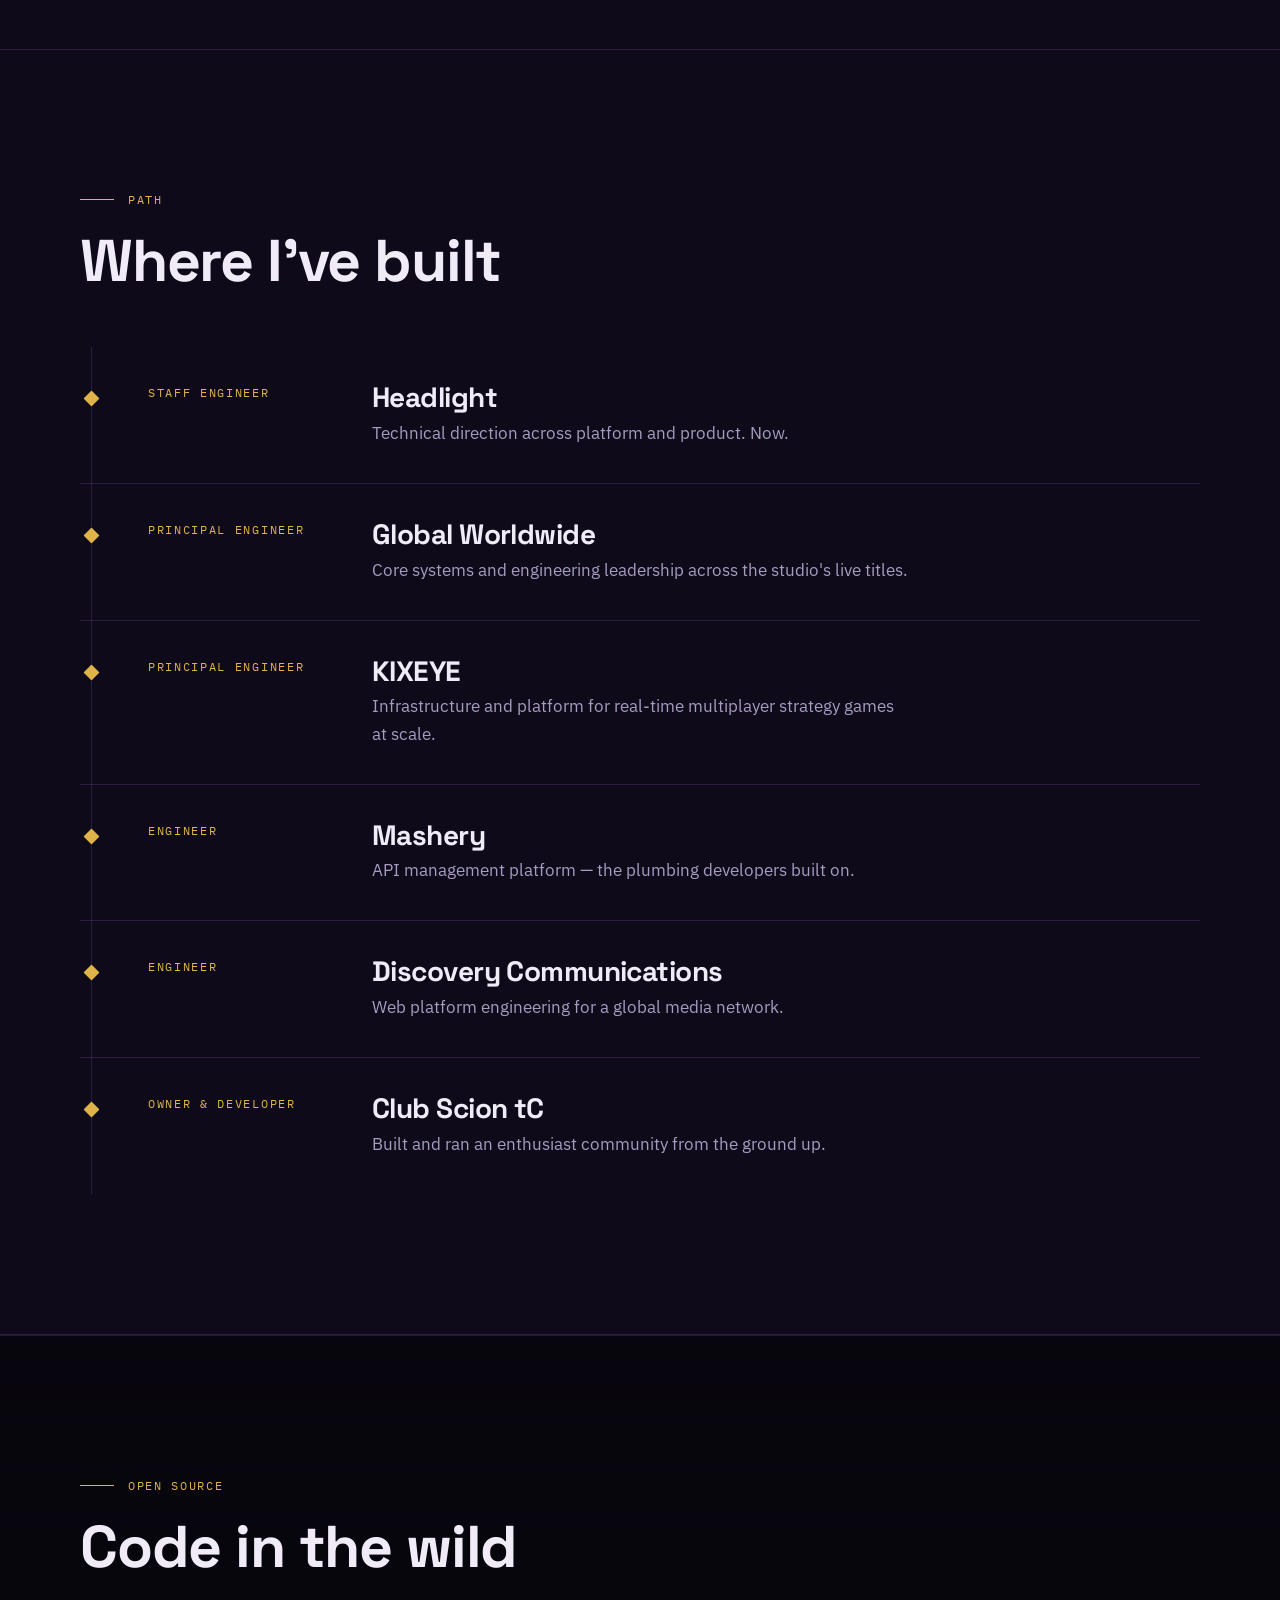
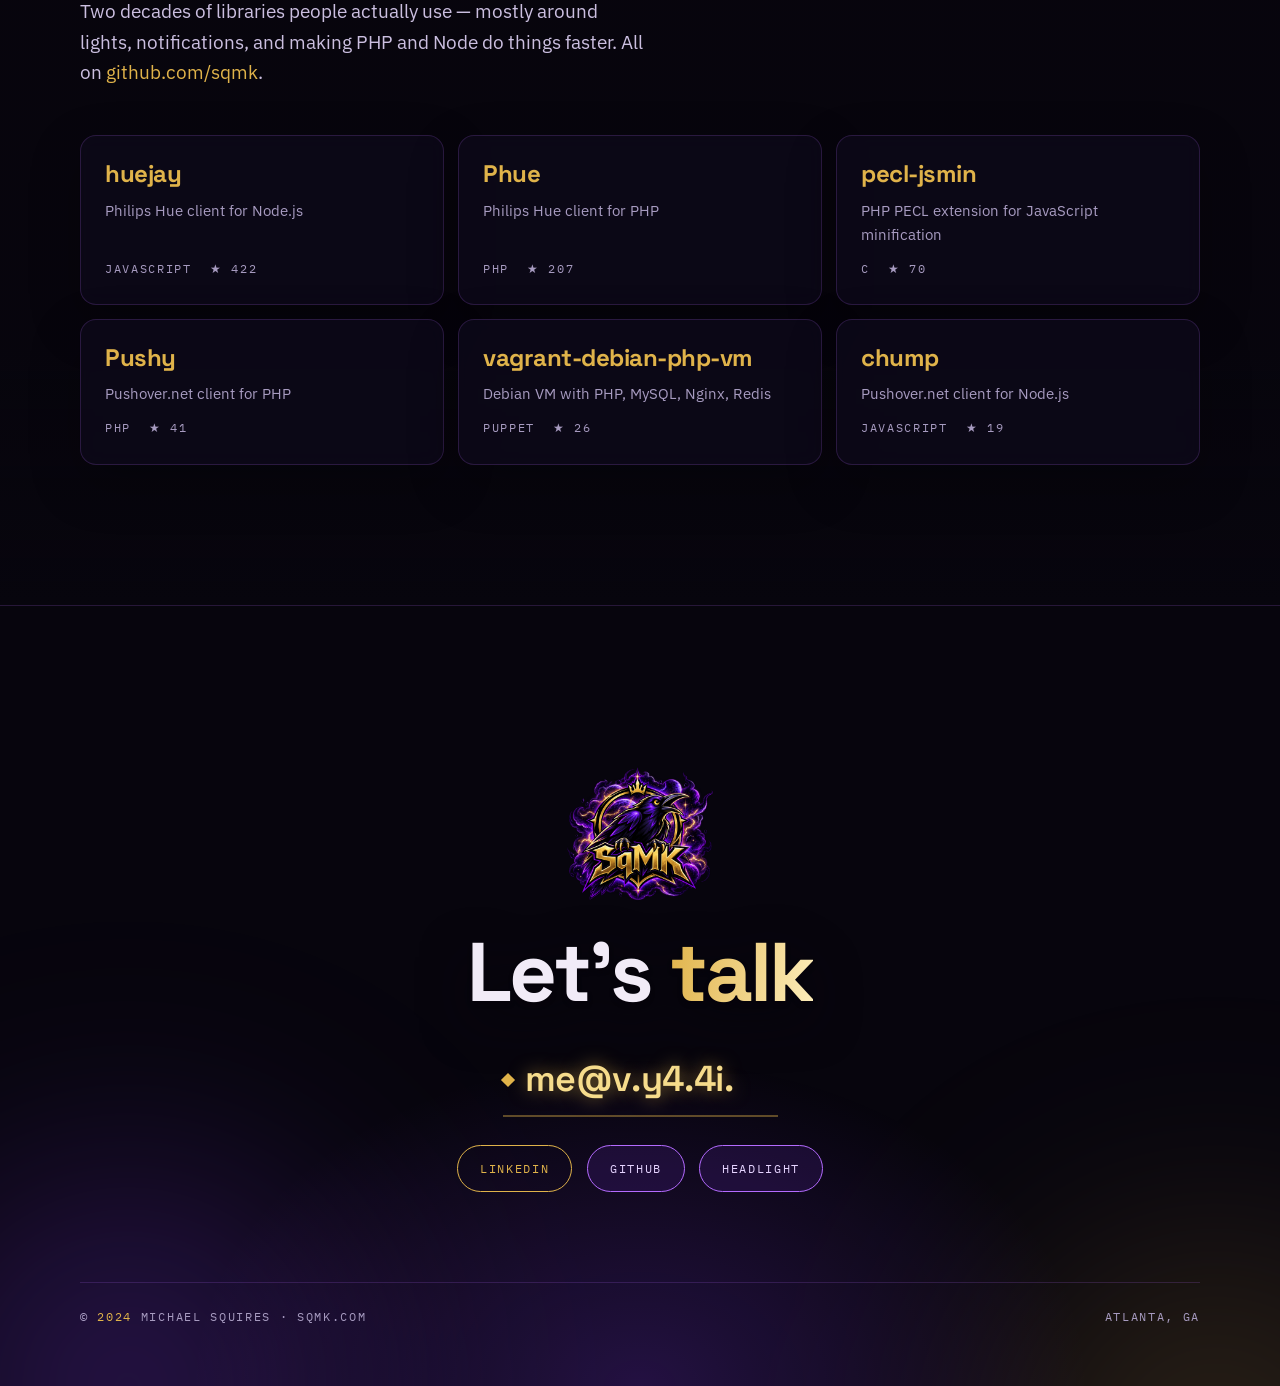
==== commit 7bb1b9e5: "Performance improvements" ====
--- a/index.html
+++ b/index.html
@@ -41,7 +41,8 @@
 <div class="mist" aria-hidden="true"></div>
 <div class="afterglow" id="afterglow" aria-hidden="true"></div>
 <div class="pflash" id="pflash" aria-hidden="true"></div>
-<div class="frontfall" id="frontfall" aria-hidden="true"></div>
+<div class="meteor-layer back" id="meteorsBack" aria-hidden="true"></div>
+<div class="meteor-layer" id="meteorsFront" aria-hidden="true"></div>
 <div class="hero-inner" data-parallax="-0.35">
 <div class="hero-logo-wrap" id="logoWrap"><div class="hero-halo"></div><div class="dark-pulse" id="darkPulse" aria-hidden="true"></div><div class="hero-ground"></div><div class="hero-tilt"><div class="hero-crest"><img class="hero-logo" fetchpriority="high" draggable="false" src="assets/sqmk-logo.png" alt="SqMK raven and crown crest"><i class="iris"></i><i class="menace"></i><i class="eyelight" aria-hidden="true"></i><i class="glint" aria-hidden="true"></i><i class="meteorlight" id="meteorlight" aria-hidden="true"></i><i class="dusk" aria-hidden="true"></i><i class="evil" id="evil"><i class="halo"></i><i class="rays"></i><i class="rays d"></i><i class="pt"></i></i><i class="eye" id="eye"></i><i class="sheen"></i><i class="rim" id="rim"></i><span class="spark" id="spark"><i class="ray"></i><i class="ray b"></i><i class="core"></i><i class="burst"></i></span></div></div></div>
 <h1><span class="w">Michael</span> <span class="w">Squires</span></h1>
--- a/css/site.css
+++ b/css/site.css
@@ -46,18 +46,18 @@
 .nav.solid .lockup{--cw:32px;--fs:18px}
 .lockup img{width:var(--cw);height:auto;display:block;filter:drop-shadow(0 3px 5px rgba(5,2,10,.85));transition:width .45s cubic-bezier(.2,.7,.2,1),transform .5s cubic-bezier(.2,.7,.2,1);animation:crownIn 1.1s cubic-bezier(.2,.7,.2,1) both}
 @keyframes crownIn{from{opacity:0;transform:translateY(-8px) scale(.7)}to{opacity:1;transform:none}}
-.lockup::after{content:"";position:absolute;left:0;top:50%;translate:0 -50%;width:var(--cw);aspect-ratio:320/222;pointer-events:none;-webkit-mask:url("assets/crown.png") center/100% 100% no-repeat;mask:url("assets/crown.png") center/100% 100% no-repeat;background:linear-gradient(115deg,transparent 35%,rgba(255,250,235,.85) 50%,rgba(220,190,255,.5) 55%,transparent 64%);background-size:300% 100%;background-position:120% 0;mix-blend-mode:screen;animation:crownGleam 6s 2.4s ease-in-out infinite;transition:width .45s cubic-bezier(.2,.7,.2,1),transform .5s cubic-bezier(.2,.7,.2,1)}
+.lockup::after{content:"";position:absolute;left:0;top:50%;translate:0 -50%;width:var(--cw);aspect-ratio:320/222;pointer-events:none;-webkit-mask:url("../assets/crown.png") center/100% 100% no-repeat;mask:url("../assets/crown.png") center/100% 100% no-repeat;background:linear-gradient(115deg,transparent 35%,rgba(255,250,235,.85) 50%,rgba(220,190,255,.5) 55%,transparent 64%);background-size:300% 100%;background-position:120% 0;mix-blend-mode:screen;animation:crownGleam 6s 2.4s ease-in-out infinite;transition:width .45s cubic-bezier(.2,.7,.2,1),transform .5s cubic-bezier(.2,.7,.2,1)}
 @keyframes crownGleam{0%,70%,100%{background-position:120% 0}85%{background-position:-20% 0}}
 .lockup b{display:inline-flex;gap:var(--bgap,0);white-space:pre;cursor:pointer;font-family:"Archivo Black",var(--display);font-weight:400;font-size:var(--fs);letter-spacing:-.02em;line-height:1;transition:font-size .45s cubic-bezier(.2,.7,.2,1);animation:rise .8s .35s cubic-bezier(.2,.7,.2,1) both}
-.lockup b span{display:inline-block;background:linear-gradient(100deg,#fff6d6 0%,var(--gold-hi) 30%,var(--gold) 55%,#fff1c2 80%,var(--gold) 100%);background-size:250% 100%;-webkit-background-clip:text;background-clip:text;color:transparent;animation:shine 6s 1.2s ease-in-out infinite}
-.lockup b .b2{background-image:linear-gradient(100deg,#f0e4ff 0%,#c89bff 30%,var(--violet-glow) 55%,#ead9ff 80%,#a86bff 100%);animation-delay:1.35s}
+.lockup b span{display:inline-block;color:var(--gold);filter:brightness(1.35)}
+.lockup b .b2{color:var(--violet-glow)}
 .crown-link{display:block;line-height:0}
 .crown-link:hover{text-decoration:none}
-@media(hover:hover){.crown-link:hover img,.lockup:has(.crown-link:hover)::after{transform:translateY(-2px) scale(1.06)}.lockup b:hover span{filter:brightness(1.2)}}
+@media(hover:hover){.crown-link:hover img,.lockup:has(.crown-link:hover)::after{transform:translateY(-2px) scale(1.06)}.lockup b:hover span{filter:brightness(1.55)}}
 .lockup.hop img,.lockup.hop::after{animation:crownHop .7s cubic-bezier(.2,.7,.2,1) both}
 @keyframes crownHop{0%{transform:translateY(0)}30%{transform:translateY(-14px) rotate(-6deg)}60%{transform:translateY(2px) rotate(2deg)}80%{transform:translateY(-1px)}100%{transform:translateY(0)}}
 .lockup b.long{--bgap:.22em}
-.lockup.scrambling b span{filter:brightness(1.35)}
+
 html:not(.ready) .lockup::after{opacity:0}
 .nav{position:fixed;top:0;left:0;right:0;z-index:40;display:flex;align-items:center;gap:28px;padding:14px 32px;padding-top:max(14px,env(safe-area-inset-top));transition:border-color .4s,padding .45s cubic-bezier(.2,.7,.2,1);border-bottom:1px solid transparent}
 .nav::before{content:"";position:absolute;inset:0;z-index:-1;background:rgba(7,5,13,0);backdrop-filter:blur(0);transition:background .4s,backdrop-filter .4s}
@@ -77,19 +77,19 @@
 .nav-email.scrambling span{color:var(--gold-hi)}
 @media(max-width:760px){.nav-link{display:none}.nav-email{margin-left:0}}
 /* hero */
-.hero{position:relative;min-height:100svh;display:grid;place-items:center;overflow:hidden;isolation:isolate}
-.hero-bg{position:absolute;inset:-12% 0;z-index:-2;background:linear-gradient(180deg,rgba(7,5,13,.55),rgba(7,5,13,.05) 40%,rgba(7,5,13,.35) 75%,var(--ink)),url("assets/art-1.jpg") center 40%/cover no-repeat var(--ink);filter:saturate(.9);transition:opacity 1.4s cubic-bezier(.2,.7,.2,1),filter 1s ease}
+.hero{position:relative;min-height:100svh;display:grid;place-items:center;overflow:hidden;isolation:isolate;contain:layout paint}
+.hero-bg{position:absolute;inset:-12% 0;z-index:-2;background:linear-gradient(180deg,rgba(7,5,13,.55),rgba(7,5,13,.05) 40%,rgba(7,5,13,.35) 75%,var(--ink)),url("../assets/art-1.jpg") center 40%/cover no-repeat var(--ink);filter:saturate(.9);transition:opacity 1.4s cubic-bezier(.2,.7,.2,1),filter 1s ease}
 .hero.storming .hero-bg{opacity:0;transition:opacity 2s ease,filter 1s ease}
 .storm{position:absolute;inset:0;z-index:-1;pointer-events:none;overflow:hidden;opacity:0;transition:opacity .9s ease}
 .hero.storming .storm{opacity:1}
 .storm .shm{position:absolute;top:-30vh;width:1.2px;height:var(--l,14vh);border-radius:2px;background:linear-gradient(rgba(190,120,255,0),rgba(200,140,255,.55) 65%,#f2e2ff);rotate:42deg;opacity:0;animation:meteor var(--d,2s) cubic-bezier(.4,0,.8,.6) var(--w,0s) infinite;will-change:translate,opacity}
 .storm .shm::after{content:"";position:absolute;left:50%;bottom:-2px;width:var(--h,3px);height:var(--h,3px);border-radius:50%;translate:-50% 0;background:#fbf4ff;box-shadow:0 0 5px 1px rgba(220,170,255,.95),0 0 16px 4px rgba(160,70,255,.5)}
 @keyframes meteor{0%{translate:0 0;opacity:0}3%{opacity:var(--o,.6)}34%{opacity:var(--o,.6)}40%{translate:-126vh 140vh;opacity:0}100%{translate:-126vh 140vh;opacity:0}}
-.frontfall{position:absolute;inset:-10% -25%;z-index:5;pointer-events:none;opacity:0;transition:opacity .9s ease,transform 1.1s cubic-bezier(.3,.6,.3,1)}
-.hero.storming .frontfall{opacity:1}
-.frontfall .bigm{position:absolute;top:-75vh;width:16px;height:85vh;border-radius:10px;rotate:42deg;opacity:0;background:linear-gradient(rgba(150,50,255,0),rgba(160,60,255,.5) 25%,rgba(215,150,255,.8) 62%,rgba(248,236,255,1) 92%,#fff);box-shadow:0 0 14px 3px rgba(220,160,255,.7),0 0 46px 10px rgba(160,60,255,.45);will-change:transform,opacity;animation:bigMeteor 1.5s cubic-bezier(.35,0,.75,.55) var(--w,3.4s) 1 both}
-.frontfall .bigm::before{content:"";position:absolute;left:50%;bottom:-26px;width:56px;height:56px;border-radius:50%;translate:-50% 0;background:radial-gradient(circle,#fff 0 36%,#f0dcff 52%,rgba(190,110,255,0) 74%);box-shadow:0 0 34px 14px rgba(240,220,255,.95),0 0 110px 40px rgba(180,90,255,.65),0 0 220px 80px rgba(130,40,255,.5)}
-.frontfall .bigm::after{content:"";position:absolute;left:-10px;right:-10px;top:10%;bottom:6%;background:radial-gradient(1.5px 1.5px at 30% 20%,#ffe7a8,transparent),radial-gradient(1.5px 1.5px at 70% 45%,#fff,transparent),radial-gradient(2px 2px at 20% 65%,#ffd27a,transparent),radial-gradient(1.5px 1.5px at 80% 80%,#e6d4ff,transparent),radial-gradient(1px 1px at 45% 35%,#fff,transparent);opacity:.9}
+.meteor-layer{position:absolute;inset:-10% -25%;z-index:5;pointer-events:none;opacity:0;transition:opacity .9s ease,transform 1.1s cubic-bezier(.3,.6,.3,1)}
+.hero.storming .meteor-layer{opacity:1}
+.meteor-layer .bigm{position:absolute;top:-75vh;width:16px;height:85vh;border-radius:10px;rotate:42deg;opacity:0;background:linear-gradient(rgba(150,50,255,0),rgba(160,60,255,.5) 25%,rgba(215,150,255,.8) 62%,rgba(248,236,255,1) 92%,#fff);box-shadow:0 0 14px 3px rgba(220,160,255,.7),0 0 46px 10px rgba(160,60,255,.45);will-change:transform,opacity;animation:bigMeteor .6s cubic-bezier(.35,0,.75,.55) var(--w,3.4s) 1 both}
+.meteor-layer .bigm::before{content:"";position:absolute;left:50%;bottom:-26px;width:56px;height:56px;border-radius:50%;translate:-50% 0;background:radial-gradient(circle,#fff 0 36%,#f0dcff 52%,rgba(190,110,255,0) 74%);box-shadow:0 0 34px 14px rgba(240,220,255,.95),0 0 110px 40px rgba(180,90,255,.65),0 0 220px 80px rgba(130,40,255,.5)}
+.meteor-layer .bigm::after{content:"";position:absolute;left:-10px;right:-10px;top:10%;bottom:6%;background:radial-gradient(1.5px 1.5px at 30% 20%,#ffe7a8,transparent),radial-gradient(1.5px 1.5px at 70% 45%,#fff,transparent),radial-gradient(2px 2px at 20% 65%,#ffd27a,transparent),radial-gradient(1.5px 1.5px at 80% 80%,#e6d4ff,transparent),radial-gradient(1px 1px at 45% 35%,#fff,transparent);opacity:.9}
 @keyframes bigMeteor{0%{translate:0 0;opacity:0}5%{opacity:1}84%{opacity:1}100%{translate:-170vh 189vh;opacity:0}}
 .storm .shm.far{width:.6px;--h:1.4px;background:linear-gradient(rgba(220,210,255,0),rgba(230,220,255,.7))}
 .storm .shm.far::after{box-shadow:none}
@@ -117,7 +117,10 @@
 .boltsvg .branch{stroke:#fff0c0;stroke-width:.9px}
 .boltsvg .bedge{stroke:rgba(242,184,74,.85);stroke-width:2px}
 .boltsvg .twig{stroke:rgba(255,226,150,.85);stroke-width:.8px}
-.boltsvg g{filter:drop-shadow(0 0 3px rgba(255,200,90,.95)) drop-shadow(0 0 10px rgba(255,160,50,.55)) drop-shadow(0 0 28px rgba(160,60,255,.55))}
+.boltsvg g{filter:drop-shadow(0 0 3px rgba(255,200,90,.95))}
+.boltsvg .hz1{stroke:rgba(255,160,50,.22);stroke-width:14px}
+.boltsvg .hz2{stroke:rgba(160,60,255,.16);stroke-width:30px}
+.boltsvg .hz3{stroke:rgba(160,60,255,.08);stroke-width:56px}
 .mist{position:absolute;left:-10%;right:-10%;bottom:-6%;height:48%;z-index:-1;pointer-events:none;opacity:0;transition:opacity 2.2s ease;background:radial-gradient(ellipse 40% 60% at 22% 82%,rgba(170,100,255,.3),transparent 70%),radial-gradient(ellipse 46% 55% at 72% 86%,rgba(139,61,255,.26),transparent 70%),linear-gradient(rgba(120,50,220,0),rgba(120,50,220,.22));filter:blur(20px);animation:mistDrift 16s ease-in-out infinite alternate}
 @keyframes mistDrift{from{translate:-4% 0}to{translate:4% -3%}}
 .hero.storming .mist{opacity:1}
@@ -134,7 +137,7 @@
 @keyframes heartbeat{0%{scale:.92}10%{scale:1.32}20%{scale:.98}30%{scale:1.2}48%{scale:.94}100%{scale:.92}}
 @keyframes rayBeat{0%{scale:.9;opacity:.75}10%{scale:1.18;opacity:1}20%{scale:.95;opacity:.85}30%{scale:1.1;opacity:1}50%,100%{scale:.9;opacity:.75}}
 /* the eye lights the feathers around it */
-.eyelight{position:absolute;inset:0;pointer-events:none;z-index:1;-webkit-mask:url("assets/sqmk-logo.png") center/100% 100% no-repeat;mask:url("assets/sqmk-logo.png") center/100% 100% no-repeat;background:radial-gradient(circle at 61.1% 26.85%,transparent 0 3.4%,rgba(200,120,255,.55) 4.2%,rgba(170,70,255,.3) 8%,rgba(140,40,240,.12) 15%,transparent 24%);opacity:0;transition:opacity .8s ease}
+.eyelight{position:absolute;inset:0;pointer-events:none;z-index:1;-webkit-mask:url("../assets/sqmk-logo.png") center/100% 100% no-repeat;mask:url("../assets/sqmk-logo.png") center/100% 100% no-repeat;background:radial-gradient(circle at 61.1% 26.85%,transparent 0 3.4%,rgba(200,120,255,.55) 4.2%,rgba(170,70,255,.3) 8%,rgba(140,40,240,.12) 15%,transparent 24%);opacity:0;transition:opacity .8s ease}
 .hero.possessed .eyelight{opacity:1;animation:eyelightBeat 1.15s ease-out infinite}
 @keyframes eyelightBeat{0%{opacity:.7}10%{opacity:1}20%{opacity:.8}30%{opacity:.95}50%,100%{opacity:.7}}
 .hero.summoning .eyelight{animation:none;opacity:0}
@@ -160,8 +163,8 @@
 @keyframes seethe{0%,100%{translate:0 0}25%{translate:1.2px -.8px}50%{translate:-1px 1px}75%{translate:.8px .6px}}
 .hero.furious .hero-tilt{animation:heave 1.6s ease-in-out infinite}
 @keyframes heave{0%,100%{scale:1}40%{scale:1.035}}
-.hero.furious .w{animation:rise 1.1s cubic-bezier(.2,.7,.2,1) both,shine 6s 1.2s ease-in-out infinite,nameShiver .18s steps(2) infinite}
-.hero.furious .w:nth-child(2){animation-delay:.15s,1.35s,0s}
+.hero.furious .w{animation:rise 1.1s cubic-bezier(.2,.7,.2,1) both,nameShiver .18s steps(2) infinite}
+.hero.furious .w:nth-child(2){animation-delay:.15s,0s}
 @keyframes nameShiver{0%{translate:0 0}50%{translate:.8px -.6px}}
 .hero.furious .hero-bg{transition:filter 1s ease,opacity 0s}
 /* the glint starts spilling violet light onto the feathers around the eye */
@@ -187,26 +190,26 @@
 /* it sinks low and heavy while it glares, so the levitation launches from a crouch */
 .hero.glaring .hero-crest,.hero.summoning .hero-crest{translate:0 26px;transition:filter .18s ease-out,translate 2.5s cubic-bezier(.4,0,.2,1)}
 .hero.glaring .hero-ground,.hero.summoning .hero-ground{width:84%;filter:blur(8px) opacity(1);transition:transform .18s ease-out,width 2.5s cubic-bezier(.4,0,.2,1),filter 2.5s ease}
-.meteorlight{position:absolute;inset:0;pointer-events:none;z-index:2;-webkit-mask:url("assets/sqmk-logo.png") center/100% 100% no-repeat;mask:url("assets/sqmk-logo.png") center/100% 100% no-repeat;background:radial-gradient(circle at var(--mlx,120%) var(--mly,-20%),rgba(255,244,210,.8) 0,rgba(255,196,110,.45) 12%,rgba(246,150,60,.16) 26%,transparent 42%);mix-blend-mode:screen;opacity:0}
+.meteorlight{position:absolute;inset:0;pointer-events:none;z-index:2;-webkit-mask:url("../assets/sqmk-logo.png") center/100% 100% no-repeat;mask:url("../assets/sqmk-logo.png") center/100% 100% no-repeat;background:radial-gradient(circle at var(--mlx,120%) var(--mly,-20%),rgba(255,244,210,.8) 0,rgba(255,196,110,.45) 12%,rgba(246,150,60,.16) 26%,transparent 42%);mix-blend-mode:screen;opacity:0}
 /* #6 shockwave ring on the purple flash */
 .shock{position:absolute;left:0;top:0;width:40px;height:40px;margin:-20px;border-radius:50%;pointer-events:none;z-index:6;will-change:transform,opacity;border:6px solid #fbf2ff;box-shadow:0 0 6px 2px #fff,0 0 26px 8px rgba(190,90,255,.95),0 0 60px 16px rgba(150,40,255,.55),inset 0 0 18px 6px rgba(210,140,255,.8)}
-.frontfall .bigm.hit::before{opacity:0;transition:opacity .12s ease}
-.frontfall .bigm.hit::after{opacity:0;transition:opacity .5s ease}
-.crater-char,.crater-hot{position:absolute;inset:0;pointer-events:none;-webkit-mask:url("assets/sqmk-logo.png") center/100% 100% no-repeat;mask:url("assets/sqmk-logo.png") center/100% 100% no-repeat}
-.crater-char{z-index:2;background:radial-gradient(circle at var(--cx) var(--cy),rgba(6,2,3,.9) 0 5.5%,rgba(10,3,4,.88) 7.5%,rgba(24,8,6,.6) 13%,rgba(24,8,6,.25) 19%,transparent 26%),conic-gradient(from 20deg at var(--cx) var(--cy),transparent 0 8%,rgba(10,3,4,.4) 9% 10%,transparent 11% 34%,rgba(10,3,4,.35) 35% 36%,transparent 37% 61%,rgba(10,3,4,.4) 62% 63%,transparent 64% 84%,rgba(10,3,4,.35) 85% 86%,transparent 87%);-webkit-mask:radial-gradient(circle at var(--cx) var(--cy),#000 0 24%,transparent 34%),url("assets/sqmk-logo.png") center/100% 100% no-repeat;-webkit-mask-composite:source-in;mask:radial-gradient(circle at var(--cx) var(--cy),#000 0 24%,transparent 34%),url("assets/sqmk-logo.png") center/100% 100% no-repeat;mask-composite:intersect}
+.meteor-layer .bigm.hit::before{opacity:0;transition:opacity .12s ease}
+.meteor-layer .bigm.hit::after{opacity:0;transition:opacity .5s ease}
+.crater-char,.crater-hot{position:absolute;inset:0;pointer-events:none;-webkit-mask:url("../assets/sqmk-logo.png") center/100% 100% no-repeat;mask:url("../assets/sqmk-logo.png") center/100% 100% no-repeat}
+.crater-char{z-index:2;background:radial-gradient(circle at var(--cx) var(--cy),rgba(6,2,3,.9) 0 5.5%,rgba(10,3,4,.88) 7.5%,rgba(24,8,6,.6) 13%,rgba(24,8,6,.25) 19%,transparent 26%),conic-gradient(from 20deg at var(--cx) var(--cy),transparent 0 8%,rgba(10,3,4,.4) 9% 10%,transparent 11% 34%,rgba(10,3,4,.35) 35% 36%,transparent 37% 61%,rgba(10,3,4,.4) 62% 63%,transparent 64% 84%,rgba(10,3,4,.35) 85% 86%,transparent 87%);-webkit-mask:radial-gradient(circle at var(--cx) var(--cy),#000 0 24%,transparent 34%),url("../assets/sqmk-logo.png") center/100% 100% no-repeat;-webkit-mask-composite:source-in;mask:radial-gradient(circle at var(--cx) var(--cy),#000 0 24%,transparent 34%),url("../assets/sqmk-logo.png") center/100% 100% no-repeat;mask-composite:intersect}
 .crater-hot{z-index:3;background:radial-gradient(circle at var(--cx) var(--cy),#fff 0,#f4e4ff 2.4%,#d69bff 5%,rgba(170,70,255,.85) 8%,rgba(120,30,230,.35) 12%,transparent 17%)}
 .shard{position:absolute;left:0;top:0;width:6px;height:4px;margin:-2px -3px;pointer-events:none;z-index:6;background:#140806;border-radius:1px;box-shadow:0 0 0 1px rgba(255,140,50,.7),0 0 6px rgba(255,120,40,.6)}
 .smoke{position:absolute;left:0;top:0;width:60px;height:60px;margin:-30px;border-radius:50%;pointer-events:none;z-index:5;background:radial-gradient(circle,rgba(40,20,50,.55),rgba(30,15,40,.25) 45%,transparent 70%)}
 .iflash{position:absolute;inset:0;pointer-events:none;z-index:7;background:radial-gradient(circle at var(--fx) var(--fy),rgba(255,250,235,.95) 0,rgba(255,200,120,.6) 8%,rgba(246,140,60,.25) 22%,transparent 45%);opacity:0}
-.frontfall .bigm.mega{animation-duration:1.9s;width:44px;border-radius:22px;background:linear-gradient(rgba(170,70,255,0),rgba(170,70,255,.45) 20%,rgba(255,200,100,.8) 60%,rgba(255,248,225,1) 90%,#fff);box-shadow:0 0 22px 6px rgba(255,220,160,.8),0 0 80px 22px rgba(170,70,255,.55)}
-.frontfall .bigm.mega::before{width:170px;height:170px;bottom:-82px;box-shadow:0 0 60px 26px rgba(255,244,210,1),0 0 180px 70px rgba(200,120,255,.6)}
-.frontfall .bigm.mega::after{left:-30px;right:-30px;opacity:1;background:radial-gradient(3px 3px at 20% 12%,#fff,transparent),radial-gradient(2.5px 2.5px at 75% 22%,#ffe7a8,transparent),radial-gradient(3px 3px at 35% 38%,#fff,transparent),radial-gradient(2px 2px at 85% 50%,#e6d4ff,transparent),radial-gradient(3px 3px at 15% 62%,#ffd27a,transparent),radial-gradient(2.5px 2.5px at 60% 74%,#fff,transparent),radial-gradient(2px 2px at 40% 86%,#ffe7a8,transparent)}
-.crater-char.mega{background:radial-gradient(circle at var(--cx) var(--cy),rgba(4,1,2,.95) 0 9%,rgba(10,3,4,.9) 12%,rgba(24,8,6,.65) 20%,rgba(24,8,6,.3) 29%,transparent 38%),conic-gradient(from 10deg at var(--cx) var(--cy),transparent 0 6%,rgba(8,2,3,.55) 7% 9%,transparent 10% 26%,rgba(8,2,3,.5) 27% 29%,transparent 30% 48%,rgba(8,2,3,.55) 49% 51%,transparent 52% 70%,rgba(8,2,3,.5) 71% 73%,transparent 74% 88%,rgba(8,2,3,.5) 89% 91%,transparent 92%);-webkit-mask:radial-gradient(circle at var(--cx) var(--cy),#000 0 36%,transparent 50%),url("assets/sqmk-logo.png") center/100% 100% no-repeat;-webkit-mask-composite:source-in;mask:radial-gradient(circle at var(--cx) var(--cy),#000 0 36%,transparent 50%),url("assets/sqmk-logo.png") center/100% 100% no-repeat;mask-composite:intersect}
+.meteor-layer .bigm.mega{animation-duration:.75s;width:44px;border-radius:22px;background:linear-gradient(rgba(170,70,255,0),rgba(170,70,255,.45) 20%,rgba(255,200,100,.8) 60%,rgba(255,248,225,1) 90%,#fff);box-shadow:0 0 22px 6px rgba(255,220,160,.8),0 0 80px 22px rgba(170,70,255,.55)}
+.meteor-layer .bigm.mega::before{width:170px;height:170px;bottom:-82px;box-shadow:0 0 60px 26px rgba(255,244,210,1),0 0 180px 70px rgba(200,120,255,.6)}
+.meteor-layer .bigm.mega::after{left:-30px;right:-30px;opacity:1;background:radial-gradient(3px 3px at 20% 12%,#fff,transparent),radial-gradient(2.5px 2.5px at 75% 22%,#ffe7a8,transparent),radial-gradient(3px 3px at 35% 38%,#fff,transparent),radial-gradient(2px 2px at 85% 50%,#e6d4ff,transparent),radial-gradient(3px 3px at 15% 62%,#ffd27a,transparent),radial-gradient(2.5px 2.5px at 60% 74%,#fff,transparent),radial-gradient(2px 2px at 40% 86%,#ffe7a8,transparent)}
+.crater-char.mega{background:radial-gradient(circle at var(--cx) var(--cy),rgba(4,1,2,.95) 0 9%,rgba(10,3,4,.9) 12%,rgba(24,8,6,.65) 20%,rgba(24,8,6,.3) 29%,transparent 38%),conic-gradient(from 10deg at var(--cx) var(--cy),transparent 0 6%,rgba(8,2,3,.55) 7% 9%,transparent 10% 26%,rgba(8,2,3,.5) 27% 29%,transparent 30% 48%,rgba(8,2,3,.55) 49% 51%,transparent 52% 70%,rgba(8,2,3,.5) 71% 73%,transparent 74% 88%,rgba(8,2,3,.5) 89% 91%,transparent 92%);-webkit-mask:radial-gradient(circle at var(--cx) var(--cy),#000 0 36%,transparent 50%),url("../assets/sqmk-logo.png") center/100% 100% no-repeat;-webkit-mask-composite:source-in;mask:radial-gradient(circle at var(--cx) var(--cy),#000 0 36%,transparent 50%),url("../assets/sqmk-logo.png") center/100% 100% no-repeat;mask-composite:intersect}
 .crater-hot.mega{background:radial-gradient(circle at var(--cx) var(--cy),#fff 0,#f4e4ff 4%,#d69bff 8%,rgba(170,70,255,.9) 13%,rgba(120,30,230,.4) 19%,transparent 27%)}
 .smoke.mega{width:110px;height:110px;margin:-55px}
 .shock.gold{border-color:#fff4d0;box-shadow:0 0 8px 3px #fff,0 0 30px 10px rgba(255,200,90,.95),0 0 70px 20px rgba(246,160,60,.5),inset 0 0 20px 6px rgba(255,220,140,.8)}
 .hotglow{position:absolute;inset:-12%;pointer-events:none;z-index:4;will-change:opacity;background:radial-gradient(ellipse 50% 50% at 50% 50%,rgba(190,110,255,.55),rgba(150,50,255,.25) 45%,transparent 70%);opacity:0}
-.hotglow i{position:absolute;inset:9.677%;-webkit-mask:url("assets/sqmk-logo.png") center/100% 100% no-repeat;mask:url("assets/sqmk-logo.png") center/100% 100% no-repeat;background:radial-gradient(circle at var(--cx) var(--cy),#fff 0,#eed6ff 12%,#c070ff 35%,#8a2cf0 70%,#5a14c0 100%);mix-blend-mode:screen}
+.hotglow i{position:absolute;inset:9.677%;-webkit-mask:url("../assets/sqmk-logo.png") center/100% 100% no-repeat;mask:url("../assets/sqmk-logo.png") center/100% 100% no-repeat;background:radial-gradient(circle at var(--cx) var(--cy),#fff 0,#eed6ff 12%,#c070ff 35%,#8a2cf0 70%,#5a14c0 100%);mix-blend-mode:screen}
 .whiteout{position:absolute;inset:0;pointer-events:none;z-index:8;will-change:opacity;background:radial-gradient(circle at 50% 40%,#fffaf0,rgba(255,230,190,.92) 40%,rgba(255,200,140,.75));opacity:0}
 .spk{position:absolute;left:0;top:0;width:3px;height:3px;margin:-1.5px;border-radius:50%;pointer-events:none;z-index:6;background:#fff3cc;box-shadow:0 0 4px 1px rgba(255,190,90,.95),0 0 10px 2px rgba(246,140,50,.55)}
 /* hidden layers stop animating while the storm runs */
@@ -228,22 +231,22 @@
 .evil.flare .halo{animation:ptFlare .7s cubic-bezier(.1,.8,.2,1) both}
 @keyframes ptFlare{0%{scale:1}18%{scale:2.4;filter:brightness(1.7)}100%{scale:1}}
 @keyframes rayFlare{0%{scale:1}18%{scale:1.8;opacity:1}100%{scale:1}}
-.menace{position:absolute;inset:0;pointer-events:none;z-index:1;-webkit-mask:url("assets/sqmk-logo.png") center/100% 100% no-repeat;mask:url("assets/sqmk-logo.png") center/100% 100% no-repeat;background:radial-gradient(circle at 61.1% 26.85%,transparent 0 3.5%,rgba(0,0,0,.6) 8%,rgba(0,0,0,.35) 18%,rgba(0,0,0,.12) 32%,transparent 46%);opacity:0;transition:opacity 1.2s ease}
+.menace{position:absolute;inset:0;pointer-events:none;z-index:1;-webkit-mask:url("../assets/sqmk-logo.png") center/100% 100% no-repeat;mask:url("../assets/sqmk-logo.png") center/100% 100% no-repeat;background:radial-gradient(circle at 61.1% 26.85%,transparent 0 3.5%,rgba(0,0,0,.6) 8%,rgba(0,0,0,.35) 18%,rgba(0,0,0,.12) 32%,transparent 46%);opacity:0;transition:opacity 1.2s ease}
 .hero.possessed .menace{opacity:1}
 /* build-up before the storm */
-.dusk{position:absolute;inset:0;pointer-events:none;z-index:1;background:url("assets/sqmk-logo.png") center/100% 100% no-repeat;filter:brightness(.36) saturate(.7) contrast(1.15);opacity:0;transition:opacity .5s ease}
+.dusk{position:absolute;inset:0;pointer-events:none;z-index:1;background:url("../assets/sqmk-logo.png") center/100% 100% no-repeat;filter:brightness(.36) saturate(.7) contrast(1.15);opacity:0;transition:opacity .5s ease}
 .hero.summoning .dusk{opacity:1;transition:opacity 1.6s cubic-bezier(.4,0,.4,1) .25s}
-.hero.summoning .hero-logo{filter:contrast(1.12) saturate(.85);transition:filter 1.3s ease .35s}
+.hero.summoning .hero-logo{filter:brightness(1) contrast(1.12) saturate(.85);transition:filter 1.3s ease .35s}
 .hero.summoning .hero-halo{opacity:0!important;transition:opacity .5s ease}
 .hero.summoning .iris::before{translate:0 0!important;transition:translate .22s cubic-bezier(.2,.8,.2,1)!important}
-.hero.summoning .hero-bg{filter:grayscale(.9) brightness(.55);transition:filter 1.4s ease;animation:bgFlicker .55s .42s linear both}
+.hero.summoning .hero-bg{filter:brightness(.55) saturate(.65) grayscale(.9);transition:filter 1.4s ease;animation:bgFlicker .55s .42s linear both}
 @keyframes bgFlicker{0%,100%{opacity:1}12%{opacity:.25}20%{opacity:1}34%{opacity:.4}40%{opacity:.9}55%{opacity:.15}68%{opacity:1}}
 /* lean in: the crest and name slowly push toward you, then snap back on the flash */
 .hero.summoning .hero-inner{scale:1.045;transition:scale 1.95s cubic-bezier(.45,0,.7,1)}
 /* colour drains from everything but the bird; the name sinks to a silhouette */
 .hero .w,.hero-sub,.hero-actions,.scroll-cue{transition:filter .35s ease}
-.hero.summoning .hero-sub,.hero.summoning .hero-actions,.hero.summoning .scroll-cue{filter:grayscale(1) brightness(.5);transition:filter 1.3s ease .2s}
-.hero.summoning .w{filter:grayscale(1) brightness(.18);transition:filter 1.2s ease .3s}
+.hero.summoning .hero-sub,.hero.summoning .hero-actions,.hero.summoning .scroll-cue{filter:brightness(.22) grayscale(1);transition:filter 1.3s ease .2s}
+.hero.summoning .w{filter:brightness(.18) grayscale(1);transition:filter 1.2s ease .3s}
 /* rising tremor in the last beat before the flash */
 .hero.summoning .hero-logo-wrap{animation:tremor .65s 1.35s linear both}
 @keyframes tremor{0%{translate:0 0}10%{translate:.5px -.5px}20%{translate:-.8px .6px}30%{translate:1.2px .4px}40%{translate:-1.5px -1px}50%{translate:2px 1px}60%{translate:-2.6px .8px}70%{translate:3px -1.6px}80%{translate:-3.6px 1.4px}90%{translate:4.2px -1px}100%{translate:0 0}}
@@ -258,7 +261,7 @@
 @keyframes ptIgnite{0%{scale:0;opacity:0}14%{scale:.35;opacity:.7}20%{scale:.1;opacity:.1}34%{scale:.5;opacity:.9}40%{scale:.25;opacity:.25}56%{scale:.7;opacity:1}62%{scale:.5;opacity:.6}80%{scale:1.15;opacity:1}100%{scale:1;opacity:1}}
 @keyframes haloIgnite{0%{opacity:0;scale:.3}100%{opacity:1;scale:1}}
 @keyframes raysStretch{0%{scale:0 .2;opacity:0}60%{opacity:1}100%{scale:1;opacity:1}}
-.rim{position:absolute;inset:0;pointer-events:none;z-index:3;-webkit-mask:url("assets/sqmk-logo.png") center/100% 100% no-repeat;mask:url("assets/sqmk-logo.png") center/100% 100% no-repeat;background:radial-gradient(ellipse 90% 85% at var(--lx,30%) var(--ly,0%),rgba(255,248,228,.95),rgba(246,220,140,.45) 40%,transparent 75%),linear-gradient(var(--la,180deg),rgba(255,244,214,.6) 0%,rgba(246,220,140,.28) 38%,transparent 78%);mix-blend-mode:screen;opacity:0}
+.rim{position:absolute;inset:0;pointer-events:none;z-index:3;-webkit-mask:url("../assets/sqmk-logo.png") center/100% 100% no-repeat;mask:url("../assets/sqmk-logo.png") center/100% 100% no-repeat;background:radial-gradient(ellipse 90% 85% at var(--lx,30%) var(--ly,0%),rgba(255,248,228,.95),rgba(246,220,140,.45) 40%,transparent 75%),linear-gradient(var(--la,180deg),rgba(255,244,214,.6) 0%,rgba(246,220,140,.28) 38%,transparent 78%);mix-blend-mode:screen;opacity:0}
 .rim.flash{animation:strikeLit .75s cubic-bezier(.1,.8,.2,1) both}
 @keyframes strikeLit{0%{opacity:0}5%{opacity:1}11%{opacity:.15}17%{opacity:.8}26%{opacity:.1}34%{opacity:.35}100%{opacity:0}}
 .hero h1.lit{animation:nameLit .75s cubic-bezier(.1,.8,.2,1)}
@@ -286,7 +289,7 @@
 .hero-tilt{transform:rotateX(var(--ry,0deg)) rotateY(var(--rx,0deg)) translate3d(var(--tx,0px),var(--ty,0px),0);transition:transform .18s ease-out;will-change:transform}
 .hero-logo-wrap:not(:hover) .hero-tilt{transition:transform .9s cubic-bezier(.2,.7,.2,1)}
 .iris{position:absolute;inset:0;pointer-events:none;clip-path:ellipse(2.8% 2.95% at 61.1% 26.85%);background:#050208}
-.iris::before{content:"";position:absolute;inset:0;background:url("assets/sqmk-logo.png") center/100% 100% no-repeat;translate:calc(var(--px,0) * .45%) calc(var(--py,0) * .45%);transition:translate .18s ease-out}
+.iris::before{content:"";position:absolute;inset:0;background:url("../assets/sqmk-logo.png") center/100% 100% no-repeat;translate:calc(var(--px,0) * .45%) calc(var(--py,0) * .45%);transition:translate .18s ease-out}
 .hero-logo-wrap:not(:hover) .iris::before{transition:translate .9s cubic-bezier(.2,.7,.2,1)}
 .eye{position:absolute;left:58.3%;top:23.9%;width:5.6%;height:5.9%;border-radius:50%;overflow:hidden;pointer-events:none;z-index:3}
 .eye::before{content:"";position:absolute;left:-5%;top:-110%;width:110%;height:110%;background:linear-gradient(175deg,#0d0619 0%,#160b2c 35%,#2a1258 62%,#0a0416 82%,#030106 100%);box-shadow:inset 0 -2px 3px rgba(180,107,255,.28),inset 0 2px 4px rgba(0,0,0,.7);border-radius:0 0 50% 50%/0 0 60% 60%;z-index:2;translate:0 0;rotate:0deg;transition:translate .9s cubic-bezier(.35,.05,.2,1) .12s,rotate 1s cubic-bezier(.35,.05,.2,1) .12s}
@@ -314,12 +317,11 @@
 .hero-crest{position:relative;width:clamp(220px,34vmin,380px);animation:crestSettle 1.1s cubic-bezier(.2,.7,.2,1) both,float 7s 1.1s ease-in-out infinite;transform-style:preserve-3d;filter:drop-shadow(calc(var(--tx,0px) * -.5) calc(22px + var(--ty,0px) * -.4) 14px rgba(5,2,10,.7)) drop-shadow(calc(var(--tx,0px) * -1) calc(40px + var(--ty,0px) * -.8) 60px rgba(139,61,255,.45));translate:0 0;transition:filter .18s ease-out,translate 2.8s cubic-bezier(.4,0,.2,1)}
 /* levitate: the bird rises while the storm runs, then glides back down */
 .hero.storming .hero-crest{translate:0 calc(var(--lift,60px) * -1);transition:filter .18s ease-out,translate 3.2s cubic-bezier(.35,0,.25,1) .4s}
-.hero-ground{position:absolute;left:50%;bottom:-9%;width:70%;height:12%;border-radius:50%;background:radial-gradient(ellipse at center,rgba(5,2,10,.85),rgba(80,30,160,.35) 50%,transparent 75%);filter:blur(10px);transform:translateX(calc(-50% + var(--tx,0px) * -.9)) scale(calc(1 + var(--py,0) * .17),calc(1 - var(--py,0) * .12));transition:transform .18s ease-out,background 1.2s,width 2.6s cubic-bezier(.4,0,.2,1),filter 2.6s ease;animation:groundFloat 7s 1.1s ease-in-out infinite;pointer-events:none;z-index:-1}
+.hero-ground{position:absolute;left:50%;bottom:-9%;width:70%;height:12%;border-radius:50%;background:radial-gradient(ellipse at center,rgba(5,2,10,.85),rgba(80,30,160,.35) 50%,transparent 75%);filter:blur(10px);transform:translateX(calc(-50% + var(--tx,0px) * -.9)) scale(calc(1 + var(--py,0) * .17),calc(1 - var(--py,0) * .12));transition:transform .18s ease-out,background 1.2s,width 2.6s cubic-bezier(.4,0,.2,1),filter 2.6s ease;pointer-events:none;z-index:-1}
 .hero.storming .hero-ground{width:32%;filter:blur(18px) opacity(.3);transition:transform .18s ease-out,width 3.2s cubic-bezier(.35,0,.25,1) .4s,filter 3.2s ease .4s,background 1.2s;background:radial-gradient(ellipse at center,rgba(30,20,6,.85),rgba(246,220,140,.2) 50%,transparent 75%)}
-@keyframes groundFloat{0%,100%{opacity:.9}50%{opacity:.55;scale:.9 .85}}
 .hero-logo{width:100%;display:block;-webkit-user-drag:none;user-select:none;pointer-events:none;transition:filter 1.2s}
 .hero-logo-wrap,.hero-logo-wrap *{-webkit-user-select:none;user-select:none;-webkit-user-drag:none}
-.sheen{position:absolute;inset:0;pointer-events:none;z-index:3;mix-blend-mode:screen;-webkit-mask:url("assets/sqmk-logo.png") center/100% 100% no-repeat;mask:url("assets/sqmk-logo.png") center/100% 100% no-repeat;opacity:0;transition:opacity .5s}
+.sheen{position:absolute;inset:0;pointer-events:none;z-index:3;mix-blend-mode:screen;-webkit-mask:url("../assets/sqmk-logo.png") center/100% 100% no-repeat;mask:url("../assets/sqmk-logo.png") center/100% 100% no-repeat;opacity:0;transition:opacity .5s}
 .sheen::before{content:"";position:absolute;inset:-60%;background:radial-gradient(ellipse 22% 15% at 42% 36%,rgba(255,250,238,.26),rgba(255,250,238,.08) 55%,transparent 100%),radial-gradient(ellipse 40% 30% at 44% 40%,rgba(255,244,225,.07),transparent 100%);translate:calc(var(--px,0) * -9%) calc(var(--py,0) * -7%);opacity:clamp(.35, calc(.75 - var(--px,0) * .25 - var(--py,0) * .3), 1);transition:translate .25s ease-out,opacity .25s ease-out}
 /* soft specular from a fixed light above-left: it drifts against the tilt and brightens as the crest turns toward the light */
 @media(hover:hover){.hero-logo-wrap:hover .sheen{opacity:1}}
@@ -330,16 +332,16 @@
 @keyframes rise{from{opacity:0;transform:translateY(40px)}to{opacity:1;transform:none}}
 .hero-sub,.hero-actions{animation:rise 1.1s .35s cubic-bezier(.2,.7,.2,1) both}
 .hero h1{font-family:"Archivo Black",var(--display);font-size:clamp(44px,8vw,112px);font-weight:400;letter-spacing:-.03em;line-height:.95;margin-top:-6px;transition:font-size .4s,letter-spacing .4s;filter:drop-shadow(0 3px 2px rgba(5,2,10,.9)) drop-shadow(0 14px 22px rgba(5,2,10,.85)) drop-shadow(0 0 40px rgba(180,107,255,.22))}
-.hero h1 .w{display:inline-block;background:linear-gradient(100deg,#fff6d6 0%,var(--gold-hi) 30%,var(--gold) 55%,#fff1c2 80%,var(--gold) 100%);background-size:250% 100%;-webkit-background-clip:text;background-clip:text;color:transparent;animation:rise 1.1s cubic-bezier(.2,.7,.2,1) both,shine 6s 1.2s ease-in-out infinite}
-.hero h1 .w:nth-child(2){animation-delay:.15s,1.35s;background-image:linear-gradient(100deg,#f0e4ff 0%,#c89bff 30%,var(--violet-glow) 55%,#ead9ff 80%,#a86bff 100%)}
-@keyframes shine{0%,100%{background-position:0% 50%}50%{background-position:100% 50%}}
+.hero h1 .w{display:inline-block;color:var(--gold);transition:filter 1s cubic-bezier(.3,.6,.3,1);animation:rise 1.1s cubic-bezier(.2,.7,.2,1) both}
+.hero h1 .w:nth-child(2){animation-delay:.15s;color:var(--violet-glow)}
+
 .hero-sub{font-size:clamp(16px,1.4vw,19px);color:var(--muted);max-width:520px;text-wrap:pretty;margin:0;text-shadow:0 2px 20px rgba(7,5,13,.9)}
 .hero-sub b{color:var(--paper);font-weight:500}
 .hero-actions{display:flex;gap:14px;flex-wrap:wrap;justify-content:center;animation-delay:.5s}
 .btn{display:inline-flex;align-items:center;gap:10px;padding:13px 22px;border-radius:999px;font-family:var(--mono);font-size:12px;letter-spacing:.14em;text-transform:uppercase;border:1px solid var(--gold);color:var(--gold);transition:background .25s,color .25s,transform .25s cubic-bezier(.2,.7,.2,1);will-change:transform}
 .btn:hover{background:var(--gold);color:var(--ink);text-decoration:none}
-.btn.ghost{border-color:var(--line);color:var(--paper)}
-.btn.ghost:hover{background:rgba(139,61,255,.18);color:var(--paper);border-color:var(--violet-glow)}
+.btn.ghost{border-color:var(--violet-glow);color:#e6d4ff;background:rgba(139,61,255,.12)}
+.btn.ghost:hover{background:var(--violet);color:#fff;border-color:var(--violet-glow)}
 .scroll-cue{position:absolute;bottom:28px;left:50%;transform:translateX(-50%);display:grid;justify-items:center;gap:10px}
 .scroll-cue i{width:1px;height:48px;background:linear-gradient(180deg,var(--gold),transparent);animation:showerFall 1.8s ease-in-out infinite}
 @keyframes showerFall{0%{transform:scaleY(0);transform-origin:top}50%{transform:scaleY(1);transform-origin:top}51%{transform-origin:bottom}100%{transform:scaleY(0);transform-origin:bottom}}
@@ -367,7 +369,7 @@
 .tkd{padding:0;background:var(--ink-2)}
 .tkd-track{position:relative}
 .tkd-pin{position:sticky;top:0;min-height:100svh;display:grid;align-content:center;padding:80px 0 40px;isolation:isolate;overflow:hidden}
-.tkd-art{position:absolute;inset:-10% 0;z-index:-1;background:url("assets/art-2.jpg") 30% center/cover no-repeat;opacity:.55;will-change:transform}
+.tkd-art{position:absolute;inset:-10% 0;z-index:-1;background:url("../assets/art-2.jpg") 30% center/cover no-repeat;opacity:.55;will-change:transform}
 .tkd-art::after{content:"";position:absolute;inset:0;background:linear-gradient(90deg,rgba(14,10,26,.35),rgba(14,10,26,.7) 55%,rgba(14,10,26,.92)),linear-gradient(180deg,var(--ink-2),transparent 20%,transparent 80%,var(--ink-2))}
 @media(max-height:820px){.tkd-copy h2{font-size:clamp(26px,3vw,36px);margin-bottom:12px}.tkd-copy p{font-size:16px}.tkd-steps{margin-top:18px}.tkd-steps>div{padding:10px 0}.tkd-steps small{font-size:13px}.tkd-big{font-size:clamp(48px,9vw,120px)}}
 .tkd-pin .wrap{position:relative;z-index:1;text-shadow:0 2px 24px rgba(7,5,13,.9);display:grid;grid-template-columns:1fr 1fr;gap:56px;align-items:center}
@@ -413,7 +415,7 @@
 .tl-item .when{color:var(--gold)}
 @media(max-width:760px){.tl::before,.tl-line{left:5px}.tl-item{grid-template-columns:1fr;gap:6px;padding:28px 0 28px 28px}.tl-item::before{left:0;top:34px}.tl-item h3{font-size:24px}.tl-item p{margin-top:4px}}
 /* projects */
-.work{isolation:isolate;border-top:1px solid var(--line);border-bottom:1px solid var(--line);background:linear-gradient(180deg,var(--ink),rgba(7,5,13,.6) 30%,rgba(7,5,13,.6) 70%,var(--ink)),url("assets/art-3.jpg") center/cover no-repeat fixed var(--ink)}
+.work{isolation:isolate;border-top:1px solid var(--line);border-bottom:1px solid var(--line);background:linear-gradient(180deg,var(--ink),rgba(7,5,13,.6) 30%,rgba(7,5,13,.6) 70%,var(--ink)),url("../assets/art-3.jpg") center/cover no-repeat fixed var(--ink)}
 @media(max-width:820px),(hover:none){.work{background-attachment:scroll}}
 .work h2{font-size:clamp(34px,4.6vw,64px);margin-bottom:12px}
 .work .lead{color:#cbbfe0;font-size:19px;max-width:620px;margin-bottom:48px;text-wrap:pretty}
@@ -430,29 +432,29 @@
 /* contact */
 .contact{padding:160px 0 60px;text-align:center;overflow:hidden}
 .contact-bg{position:absolute;inset:0;z-index:-1;overflow:hidden;background:radial-gradient(ellipse 50% 60% at 50% 100%,rgba(139,61,255,.22),transparent 70%)}
-.contact-bg i{position:absolute;width:60vmax;height:60vmax;border-radius:50%;filter:blur(90px);opacity:.5;mix-blend-mode:screen;animation:orbit 26s ease-in-out infinite}
+.contact-bg i{position:absolute;width:60vmax;height:60vmax;border-radius:50%;filter:blur(90px);opacity:.5;mix-blend-mode:screen}
 .contact-bg i:nth-child(1){left:-20vmax;bottom:-30vmax;background:radial-gradient(circle,rgba(139,61,255,.6),transparent 60%)}
-.contact-bg i:nth-child(2){right:-25vmax;bottom:-35vmax;background:radial-gradient(circle,rgba(224,179,74,.4),transparent 60%);animation-delay:-13s;animation-direction:reverse}
-@keyframes orbit{0%,100%{transform:translate(0,0) scale(1)}33%{transform:translate(12vmax,-8vmax) scale(1.15)}66%{transform:translate(-6vmax,-14vmax) scale(.95)}}
+.contact-bg i:nth-child(2){right:-25vmax;bottom:-35vmax;background:radial-gradient(circle,rgba(224,179,74,.4),transparent 60%)}
+
 .talk .w{display:inline-block}
 .talk .w i{display:inline-block;font-style:normal;opacity:0;transform:translateY(.6em) rotate(6deg);transition:opacity .7s cubic-bezier(.2,.7,.2,1),transform .7s cubic-bezier(.2,.7,.2,1);transition-delay:calc(var(--n) * 55ms)}
 .talk.in .w i{opacity:1;transform:none}
 .talk .w i:nth-child(1){--n:0}.talk .w i:nth-child(2){--n:1}.talk .w i:nth-child(3){--n:2}.talk .w i:nth-child(4){--n:3}.talk .w i:nth-child(5){--n:4}
 .talk .em i{--n:calc(var(--k) + 5)}.talk .em i:nth-child(1){--k:0}.talk .em i:nth-child(2){--k:1}.talk .em i:nth-child(3){--k:2}.talk .em i:nth-child(4){--k:3}
-.talk .em{background:linear-gradient(100deg,var(--gold) 0%,#fff1c2 45%,var(--gold) 55%,var(--gold-deep) 100%);background-size:250% 100%;-webkit-background-clip:text;background-clip:text;color:transparent;animation:shine 5s 1.2s ease-in-out infinite}
-@keyframes breathe{0%,100%{text-shadow:0 0 0 rgba(224,179,74,0)}50%{text-shadow:0 0 28px rgba(224,179,74,.45)}}
+.talk .em{background:linear-gradient(100deg,var(--gold) 0%,#fff1c2 45%,var(--gold) 55%,var(--gold-deep) 100%);background-size:250% 100%;-webkit-background-clip:text;background-clip:text;color:transparent}
+
 .links .btn{opacity:0}
 .links.in .btn{animation:rise .6s cubic-bezier(.2,.7,.2,1) both;animation-delay:calc(var(--i) * 90ms + .2s)}
 .contact h2{font-size:clamp(44px,6.5vw,96px);letter-spacing:-.035em;font-family:var(--display),"Noto Sans KR",sans-serif}
 .links{display:flex;justify-content:center;gap:14px;flex-wrap:wrap;margin:0 0 90px}
-.email{position:relative;animation:breathe 4s ease-in-out infinite;display:inline-flex;align-items:center;gap:12px;margin:36px 0 28px;font-family:var(--display);font-weight:600;font-size:clamp(22px,3vw,36px);letter-spacing:-.01em;color:var(--gold);border-bottom:2px solid rgba(224,179,74,.4);padding-bottom:6px;transition:color .25s,border-color .25s}
+.email{position:relative;display:inline-flex;align-items:center;gap:12px;margin:36px 0 28px;font-family:var(--display);font-weight:600;font-size:clamp(22px,3vw,36px);letter-spacing:-.01em;color:var(--gold);border-bottom:2px solid rgba(224,179,74,.4);padding-bottom:6px;transition:color .25s,border-color .25s}
 .email span{font-variant-numeric:tabular-nums;min-width:11ch;text-align:left}
 .email.scrambling span{color:var(--gold-hi);text-shadow:0 0 18px rgba(224,179,74,.6)}
 .email:hover{color:var(--gold-hi);border-color:var(--gold-hi);text-decoration:none}
 .email::before{content:"";width:10px;height:10px;background:var(--gold);transform:rotate(45deg);flex:none}
 .foot{display:flex;justify-content:space-between;gap:16px;flex-wrap:wrap;border-top:1px solid var(--line);padding-top:24px}
 @media(max-width:760px){.contact-bg i{filter:blur(60px)}.hero-halo{filter:blur(14px)}.mist{filter:blur(14px)}.storm .bolt{filter:blur(10px)}.nav{gap:16px;padding:12px 18px}.nav.solid{padding:8px 18px}.hero-inner{padding:104px 20px 84px}}
-@media(prefers-reduced-motion:reduce){.reveal{opacity:1;transform:none}.hero-crest,.hero-ground,.hero-halo,.spark i,.iris::before,.scroll-cue i,.marquee-track,.hero h1 .w,.hero-sub,.hero-actions,.lockup img,.lockup::after,.lockup b,.lockup b span,.contact-bg i,.talk .em,.email{animation:none}.talk .w i,.links .btn{opacity:1;transform:none}.links.in .btn{animation:none}html:not(.ready) .hero-logo-wrap{transform:none}}
+@media(prefers-reduced-motion:reduce){.reveal{opacity:1;transform:none}.hero-crest,.hero-halo,.spark i,.iris::before,.scroll-cue i,.marquee-track,.hero h1 .w,.hero-sub,.hero-actions,.lockup img,.lockup::after,.lockup b{animation:none}.talk .w i,.links .btn{opacity:1;transform:none}.links.in .btn{animation:none}html:not(.ready) .hero-logo-wrap{transform:none}}
 /* lids clamp shut from the squint, hold, then part slowly on the evil eye (must follow the squint rules) */
 .hero.lidshut .eye::before{translate:0 100%;rotate:0deg;transition:translate .26s cubic-bezier(.5,0,.9,.5),rotate .26s ease-in}
 .hero.lidshut .eye::after{translate:0 -55%;rotate:0deg;transition:translate .26s cubic-bezier(.5,0,.9,.5),rotate .26s ease-in}
@@ -463,14 +465,30 @@
 /* perf: the crest's big drop-shadows re-rasterize every frame while anything inside it animates (eye, rim, craters). during the storm the shadow moves to the logo image alone, which is static, so it's drawn once */
 .hero.storming .hero-crest{filter:none}
 .hero.storming .hero-crest .hero-logo{filter:saturate(1.15) contrast(1.08) brightness(.92) drop-shadow(0 22px 14px rgba(5,2,10,.7)) drop-shadow(0 40px 60px rgba(139,61,255,.45))}
-.hero h1.quote{font-size:clamp(28px,5.2vw,64px);letter-spacing:-.01em;line-height:1.05}
+.hero h1.quote{font-size:clamp(34px,7.6vw,104px);letter-spacing:-.01em;line-height:1.05}
 .hero h1.quote .w{display:block}
-.hero h1.quote .w+.w{font-family:var(--mono,ui-monospace,monospace);font-weight:500;font-size:clamp(11px,1.15vw,15px);letter-spacing:.28em;text-transform:uppercase;line-height:1;margin-top:.9em;-webkit-text-fill-color:currentColor;background:none;color:#d9c6ff;opacity:.85}
-.hero h1.quote.final .w:first-child{font-size:1.25em;letter-spacing:.06em}
+.hero h1.quote .w+.w{font-family:var(--mono,ui-monospace,monospace);font-weight:500;font-size:clamp(11px,1.15vw,15px);letter-spacing:.28em;text-transform:uppercase;line-height:1.3;margin-top:.8em;-webkit-text-fill-color:currentColor;background:none;color:#d9c6ff;opacity:.85}
+.hero h1.quote.final .w:first-child{font-size:1.25em;letter-spacing:.06em;color:#ecd0ff;text-shadow:0 0 6px rgba(255,240,255,.9),0 0 18px rgba(200,130,255,.9),0 0 40px rgba(160,70,255,.7),0 0 80px rgba(139,61,255,.45)}
+.hero h1.quote.final .w+.w{color:#f3e2ff;opacity:1;letter-spacing:.42em;text-shadow:0 0 10px rgba(180,107,255,.9)}
 /* finale impact glitch: stepped jumps, slice clipping and a colour split; transforms/clip-path/text-shadow only, ~1s */
-.hero.glitch::after{content:"";position:absolute;inset:0;z-index:9;pointer-events:none;background:repeating-linear-gradient(0deg,rgba(0,255,240,.07) 0 2px,transparent 2px 5px),linear-gradient(transparent 0 18%,rgba(255,40,200,.22) 18% 21%,transparent 21% 47%,rgba(0,240,255,.2) 47% 49%,transparent 49% 72%,rgba(255,220,90,.18) 72% 76%,transparent 76%);animation:glBars 1.05s steps(1) both}
+.hero.glitch::after{content:"";position:absolute;inset:0;z-index:9;pointer-events:none;background:repeating-linear-gradient(0deg,rgba(224,179,74,.07) 0 2px,transparent 2px 5px),linear-gradient(transparent 0 18%,rgba(180,107,255,.22) 18% 21%,transparent 21% 47%,rgba(224,179,74,.2) 47% 49%,transparent 49% 72%,rgba(255,220,90,.18) 72% 76%,transparent 76%);animation:glBars 1.05s steps(1) both}
 .hero.glitch .hero-logo{animation:glSlice 1s steps(1) both}
-.hero.glitch h1{text-shadow:-4px 0 rgba(255,40,190,.85),4px 0 rgba(0,235,255,.85)}
+.hero.glitch h1{text-shadow:-4px 0 rgba(180,107,255,.85),4px 0 rgba(224,179,74,.85)}
 @keyframes glBars{0%{opacity:1;background-position:0 0,0 0}12%{background-position:0 3px,0 -60px}25%{opacity:.4;background-position:0 1px,0 90px}38%{opacity:1;background-position:0 4px,0 -20px}55%{opacity:.7;background-position:0 2px,0 140px}70%{opacity:.35;background-position:0 0,0 40px}85%{opacity:.15}100%{opacity:0}}
 @keyframes glSlice{0%{clip-path:inset(0 0 62% 0);translate:-14px 0}8%{clip-path:inset(30% 0 22% 0);translate:18px 0}16%{clip-path:inset(0);translate:-6px 0}24%{clip-path:inset(55% 0 0 0);translate:10px 0}32%{clip-path:inset(12% 0 60% 0);translate:-20px 0}42%{clip-path:inset(0);translate:4px 0}52%{clip-path:inset(40% 0 35% 0);translate:-9px 0}64%{clip-path:inset(0);translate:0 0}76%{clip-path:inset(70% 0 4% 0);translate:6px 0}86%,100%{clip-path:none;translate:0 0}}
-@media (prefers-reduced-motion:reduce){.hero.glitch::after,.hero.glitch .hero-logo{animation:none}}+@media (prefers-reduced-motion:reduce){.hero.glitch::after,.hero.glitch .hero-logo{animation:none}}
+.hero:not(.storming) .mist,.hero:not(.possessed,.waking,.igniting) .evil i{animation-play-state:paused}
+html:not(.settled) .spark{opacity:0}html:not(.settled) .spark i{animation-play-state:paused}
+.meteor-layer.back{z-index:-1}.hero.storming .meteor-layer.back{opacity:.8}.meteor-layer.back .bigm{scale:.7}
+/* sucked into the eye just before the shockwave (see site.js); they stay gone through the storm and rise back in as the bird wakes */
+.hero.absorbed .hero-sub,.hero.absorbed .hero-actions{animation:none;opacity:0;visibility:hidden;pointer-events:none}
+.hero.absorbed .scroll-cue{opacity:0;visibility:hidden}
+/* tenet tracker under the quote: the current tenet glows, broken ones stay lit gold, the final strike turns the row violet */
+.hero h1 .tenets{display:none}
+.hero h1.quote .tenets{display:flex;justify-content:center;flex-wrap:wrap;gap:clamp(12px,1.8vw,26px);margin-top:1.6em;font-family:"Noto Sans KR",var(--display);font-size:clamp(13px,1.3vw,17px);font-weight:700;letter-spacing:.1em;line-height:1}
+.hero h1 .tenets i{display:inline-block;font-style:normal;color:rgba(217,198,255,.3);transition:color .5s ease,text-shadow .5s ease,scale .5s cubic-bezier(.2,.7,.2,1)}
+.hero h1 .tenets i.on{color:var(--gold);text-shadow:0 0 10px rgba(224,179,74,.55)}
+.hero h1 .tenets i.cur{color:#fff6d6;scale:1.18;text-shadow:0 0 8px rgba(255,246,214,.9),0 0 22px rgba(224,179,74,.8)}
+.hero h1.final .tenets i{color:#ecd0ff;scale:1;text-shadow:0 0 8px rgba(255,240,255,.8),0 0 20px rgba(180,107,255,.9);animation:tenetFlash .7s steps(1) both}
+.hero h1.final .tenets i:nth-child(2){animation-delay:.05s}.hero h1.final .tenets i:nth-child(3){animation-delay:.1s}.hero h1.final .tenets i:nth-child(4){animation-delay:.15s}.hero h1.final .tenets i:nth-child(5){animation-delay:.2s}
+@keyframes tenetFlash{0%{color:#fff;scale:1.3}15%{color:#b46bff}30%{color:#fff;scale:1.15}45%{color:#ecd0ff;scale:1}}
